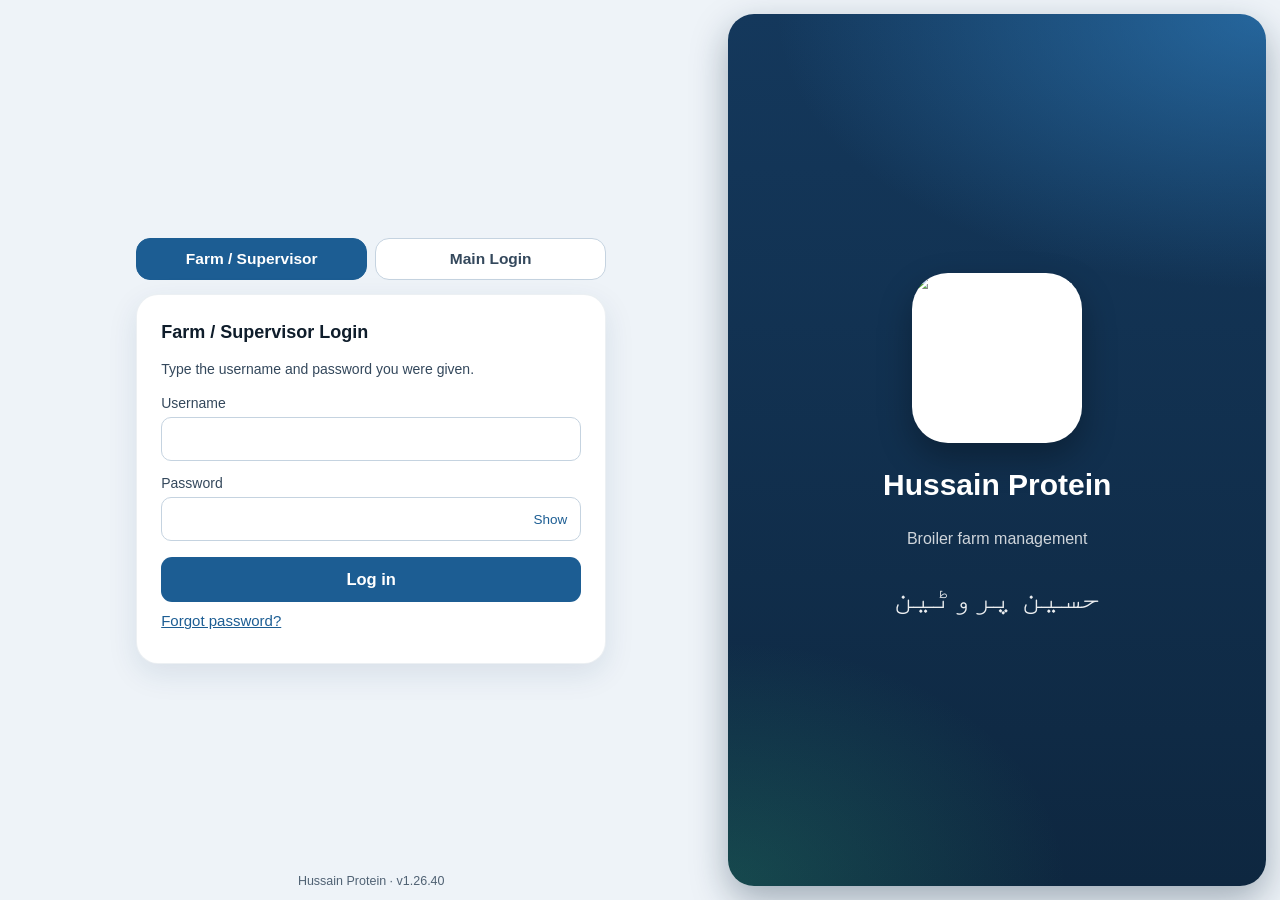
==== live/web/farm.html @ 07654ec0 "Live 1.26.40: waiting vehicle date from Dealer Vehicles list Co-Authored-By: Claude Opus 5.5 <norepl" ====
<!doctype html>
<html lang="ur">
<head>
<meta charset="utf-8">
<meta name="viewport" content="width=device-width,initial-scale=1,viewport-fit=cover">
<meta name="theme-color" content="#173f66">
</head>
<body>
<style>
#hpboot{position:fixed;inset:0;z-index:9999;display:flex;flex-direction:column;align-items:center;justify-content:center;gap:16px;font-family:"Segoe UI",Roboto,sans-serif;color:#fff;overflow:hidden;direction:ltr;transition:opacity .35s;background:radial-gradient(circle at 50% 38%,#2a6aa3 0%,#173f66 55%,#0f2c48 100%)}
#hpboot.day{background:linear-gradient(180deg,#bfe6ff 0%,#e8f7ff 45%,#c9ecc0 70%,#7cc36a 100%);color:#173f66}
#hpboot.out{opacity:0;pointer-events:none}
#hpboot .hb-logo{width:150px;height:150px;border-radius:34px;background:#fff;box-shadow:0 14px 34px rgba(0,0,0,.28);animation:hbbob 1.6s ease-in-out infinite;overflow:hidden}
#hpboot .hb-logo img{width:100%;height:100%;display:block}
#hpboot .hb-sh{width:90px;height:12px;border-radius:50%;background:rgba(0,0,0,.18);margin-top:-10px;animation:hbsh 1.6s ease-in-out infinite}
#hpboot .hb-ur{font-family:"Jameel Noori",serif;font-size:40px;line-height:1.6;margin-top:4px}
#hpboot .hb-en{font-size:15px;letter-spacing:4px;font-weight:700;opacity:.9}
#hpboot .hb-dots{display:flex;gap:9px;margin-top:4px}
#hpboot .hb-dots i{width:11px;height:11px;border-radius:50%;background:currentColor;opacity:.3;animation:hbd 1.2s infinite}
#hpboot .hb-dots i:nth-child(2){animation-delay:.2s}#hpboot .hb-dots i:nth-child(3){animation-delay:.4s}
#hpboot .hb-sub{font-family:"Jameel Noori",serif;font-size:19px;opacity:.85}
@keyframes hbbob{0%,100%{transform:translateY(0)}50%{transform:translateY(-14px)}}
@keyframes hbsh{0%,100%{transform:scaleX(1)}50%{transform:scaleX(.75);opacity:.6}}
@keyframes hbd{0%,100%{opacity:.3}50%{opacity:1}}
</style>
<div id="hpboot" aria-hidden="true"><div class="hb-logo"><img src="img/logo-1024.png" alt=""></div><div class="hb-sh"></div><div class="hb-ur">حسین پروٹین</div><div class="hb-en">HUSSAIN PROTEIN</div><div class="hb-dots"><i></i><i></i><i></i></div><div class="hb-sub">لوڈ ہو رہا ہے…</div></div>
<script>(function(){var b=document.getElementById("hpboot"),h=new Date().getHours(),done=false;if(h>=6&&h<18)b.className="day";
window.hpBootDone=function(){if(done)return;done=true;b.className+=" out";setTimeout(function(){b.remove()},400)};setTimeout(window.hpBootDone,10000);
document.addEventListener("DOMContentLoaded",function(){var a=document.getElementById("app");if(!a)return;var chk=function(){if(a.children.length&&!a.querySelector(".boot-wait"))window.hpBootDone()};new MutationObserver(chk).observe(a,{childList:true,subtree:true});chk()})})()</script>
<style>
@font-face{font-family:"Jameel Noori";src:url(fonts/jameel-noori.woff2) format("woff2");font-display:swap}
.hpbar{position:sticky;top:0;z-index:50;background:#173f66;color:#fff;display:flex;align-items:center;gap:10px;padding:calc(env(safe-area-inset-top) + 6px) 12px 6px;direction:ltr;font-family:"Segoe UI",Roboto,Arial,sans-serif}
.hpbar img{width:40px;height:40px;border-radius:12px;background:#fff}
body.nobar .hpbar{display:none}
.hpinfo{display:block;font-size:12px;opacity:.85;direction:rtl;text-align:right;font-family:"Jameel Noori","Segoe UI",sans-serif;white-space:nowrap;overflow:hidden;text-overflow:ellipsis}
#hpMenu{width:42px;height:42px;border-radius:999px;padding:0;display:grid;place-items:center;flex:none}
.hppend{display:none;position:fixed;top:calc(env(safe-area-inset-top) + 8px);left:50%;transform:translateX(-50%);z-index:70;background:#c26a00;color:#fff;border-radius:999px;padding:6px 14px;font:600 13px "Segoe UI",Roboto,Arial,sans-serif;box-shadow:0 2px 8px rgba(0,0,0,.2);white-space:nowrap}
body.nobar .hppend:not([hidden]){display:block}
.hpsheet{position:fixed;inset:0;z-index:100;direction:ltr;font-family:"Segoe UI",Roboto,Arial,sans-serif}.hpsheet[hidden]{display:none}
.hpsheet .sb{position:absolute;inset:0;background:rgba(10,25,40,.45)}
.hpsheet .sp{position:absolute;left:0;right:0;bottom:0;margin:0 auto;max-width:520px;background:#fff;border-radius:22px 22px 0 0;padding:14px 16px calc(22px + env(safe-area-inset-bottom));box-shadow:0 -4px 20px rgba(0,0,0,.2)}
.hpsheet .sp::before{content:"";display:block;width:44px;height:5px;border-radius:9px;background:#cfd8e2;margin:0 auto 12px}
.hpsheet .sh{padding:4px 4px 12px;border-bottom:1px solid #e3e9ef;margin-bottom:6px}
.hpsheet .sh b{display:block;font-family:"Jameel Noori","Segoe UI",serif;font-size:22px;font-weight:400;color:#173f66;unicode-bidi:plaintext}
.hpsheet .sh small{color:#5d6b64;font-size:13px}
.hpsheet .si{display:flex;align-items:center;gap:14px;width:100%;background:none;border:0;padding:14px 6px;font-size:17px;font-weight:600;color:#1c2a24;text-align:left;border-radius:12px;font-family:inherit}
.hpsheet .si[hidden]{display:none}
.hpsheet .si svg{width:26px;height:26px;color:#1c5d93;flex:none}
.hpsheet .si.out,.hpsheet .si.out svg{color:#b3412e}
.hpsheet .sc{width:100%;margin-top:8px;padding:12px;border-radius:12px;border:2px solid #1c5d93;background:#fff;color:#1c5d93;font-size:16px;font-weight:700;font-family:inherit}
.hpbar .t{flex:1;min-width:0;line-height:1.25}
.hpbar .t b{display:block;font-size:15px;font-family:"Jameel Noori","Segoe UI",sans-serif;font-weight:400;white-space:nowrap;overflow:hidden;text-overflow:ellipsis;unicode-bidi:plaintext}
.hpsync{display:block;font-size:12px;opacity:.95}
.hpsync.wait{color:#ffe08a;font-weight:600}
.hpbar button{background:rgba(255,255,255,.18);color:#fff;border:0;border-radius:8px;padding:7px 10px;font-size:14px;font-family:inherit}
.hpmsg{background:#fdecea;color:#b42318;font:14px "Segoe UI",Roboto,Arial,sans-serif;padding:8px 12px;text-align:center;direction:ltr}
.hpwarn{position:fixed;inset:0;z-index:60;background:rgba(0,0,0,.45);display:flex;align-items:center;justify-content:center;padding:16px;direction:ltr;font-family:"Segoe UI",Roboto,Arial,sans-serif}
.hpwarn>div{background:#fff;color:#17251d;border-radius:14px;padding:18px;max-width:380px}
.hpwarn button{display:block;width:100%;margin-top:10px;border:0;border-radius:10px;padding:12px;font-size:15.5px;font-weight:600}
.hpwarn .y{background:#fdecea;color:#b42318}.hpwarn .n{background:#173f66;color:#fff}
.hpwarn[hidden],.hpmsg[hidden]{display:none}
</style>
<div class="hpbar"><img src="img/logo-192.png" alt=""><div class="t"><b id="hpFarm"></b><span class="hpsync" id="hpSync"></span><span class="hpinfo" id="hpInfo"></span></div><button type="button" id="hpMenu" aria-label="Menu"><svg viewBox="0 0 24 24" width="26" height="26" fill="none" stroke="currentColor" stroke-width="2" stroke-linecap="round"><circle cx="12" cy="8" r="4"/><path d="M4 21c1-4 4-6 8-6s7 2 8 6"/></svg></button></div>
<div class="hppend" id="hpPend" hidden role="status"></div>
<div class="hpsheet" id="hpSheet" hidden><div class="sb" id="hpSheetBg"></div><div class="sp" role="dialog" aria-label="Menu"><div class="sh"><b id="hpSheetName"></b><small id="hpSheetSub"></small></div><div id="hpItems"><button type="button" class="si out" id="hpOut"><svg viewBox="0 0 24 24" fill="none" stroke="currentColor" stroke-width="2" stroke-linecap="round" stroke-linejoin="round"><path d="M15 4h4v16h-4M10 8l-4 4 4 4M6 12h10"/></svg><span>Log out</span></button></div><button type="button" class="sc" id="hpSheetX">Close</button></div></div>
<div class="hpmsg" id="hpMsg" hidden role="status"></div>
<div class="hpwarn" id="hpWarn" hidden role="dialog" aria-modal="true"><div><b>Some entries are not uploaded yet.</b><p>If you log out now they may be lost. Connect to internet and wait for "All uploaded ✓" first.</p><button class="n" id="hpWarnNo" type="button">Stay logged in</button><button class="y" id="hpWarnYes" type="button">Log out anyway</button></div></div>
<script src="farm.js"></script>
<title>Hussain Protein</title>
<style>
/* Layout: one phone column. Flock header, today's entry card, then history tables per section. */
:root{
  --bg:#f2f4f1; --surface:#ffffff; --fg:#1c2a24; --muted:#5d6b64; --line:#d8ded9;
  --accent:#1f6b4f; --accent-soft:#e1efe8; --feed:#a8660b; --feed-soft:#f7ecd9;
  --bad:#b23a2e; --bad-soft:#f8e3e0;
  --f-display:"Jameel Noori","Noto Nastaliq Urdu",serif;
  --f-body:"Jameel Noori","Segoe UI",Tahoma,sans-serif;
  --f-num:ui-monospace,"Roboto Mono",monospace;
}
@media (prefers-color-scheme:dark){:root:not([data-theme="light"]){
  --bg:#121815; --surface:#1b231f; --fg:#e6ece8; --muted:#9aa8a1; --line:#2d3833;
  --accent:#5cc49a; --accent-soft:#1f3a2e; --feed:#e2a54a; --feed-soft:#3a2e1a;
  --bad:#f08a7e; --bad-soft:#3d221f; color-scheme:dark}}
:root[data-theme="dark"]{
  --bg:#121815; --surface:#1b231f; --fg:#e6ece8; --muted:#9aa8a1; --line:#2d3833;
  --accent:#5cc49a; --accent-soft:#1f3a2e; --feed:#e2a54a; --feed-soft:#3a2e1a;
  --bad:#f08a7e; --bad-soft:#3d221f; color-scheme:dark}
body{background:var(--bg);color:var(--fg);font-family:var(--f-body);font-size:15px;line-height:1.7}
.wrap{direction:rtl;max-width:460px;margin:0 auto;padding-left:max(16px,env(safe-area-inset-left,0px));padding-right:max(16px,env(safe-area-inset-right,0px));padding-block:16px 40px;display:flex;flex-direction:column;gap:16px}
h1,h2{font-family:var(--f-display);font-weight:700;margin:0;line-height:2.1;text-wrap:balance}
h1{font-size:22px} h2{font-size:17px}
.brand{font-family:var(--f-num);font-size:13px;letter-spacing:.08em;text-transform:uppercase;color:var(--accent);direction:ltr;text-align:right}
.shedline{display:flex;align-items:baseline;gap:10px;flex-wrap:wrap}
.shedname{font-size:17px;font-weight:600}
.linkbtn{background:transparent;color:var(--accent);font-size:13px;padding:2px 4px;text-decoration:underline}
.num{font-family:var(--f-num);font-variant-numeric:tabular-nums;direction:ltr;unicode-bidi:isolate}
.note{background:var(--accent-soft);color:var(--fg);border-radius:10px;padding:10px 12px;font-size:13px}
.note.warn{background:var(--bad-soft);color:var(--bad)}
.flock{display:grid;grid-template-columns:repeat(3,1fr);gap:8px}
.flock div{background:var(--surface);border:1px solid var(--line);border-radius:10px;padding:8px 10px;min-width:0}
.flock small{display:block;color:var(--muted);font-size:12px}
.flock b{font-size:16px}
.card{background:var(--surface);border:1px solid var(--line);border-radius:14px;padding:14px;display:flex;flex-direction:column;gap:12px}
.dayhead{display:flex;justify-content:space-between;align-items:center;gap:8px;flex-wrap:wrap}
.daybadge{background:var(--accent);color:var(--surface);border-radius:999px;padding:2px 12px;font-weight:600;font-size:14px}
.mbhead{all:unset;box-sizing:border-box;width:100%;cursor:pointer;display:flex;justify-content:space-between;align-items:center;gap:8px}
.mbhead h2{margin:0;display:flex;align-items:center;gap:8px}
.mbhead .chev{display:inline-block;transition:transform .15s;font-size:13px;opacity:.6}
.mbsec.open .mbhead .chev,.slsec.open .mbhead .chev,.kdsec.open .mbhead .chev{transform:rotate(90deg)}
.slcalc{font-size:13px;color:var(--muted)}.slcalc b{color:var(--fg)}
table.fdt tr.sld td{background:var(--bg);font-weight:600}
.mbhead:focus-visible{outline:2px solid var(--accent);outline-offset:4px;border-radius:6px}
.mbbody{display:flex;flex-direction:column;gap:inherit}
.hpform,.hprec{display:contents}
.mbsec:not(.open){padding-top:14px;padding-bottom:14px}
.daybadge.edit{background:var(--feed)}
.sec{border-top:1px solid var(--line);padding-top:10px;display:flex;flex-direction:column;gap:8px}
.sec h3{margin:0;font-size:15px;font-weight:600;display:flex;align-items:center;gap:6px}
.dot{width:10px;height:10px;border-radius:50%;display:inline-block}
.feed .dot{background:var(--feed)} .bird .dot{background:var(--accent)}
.grid{display:grid;grid-template-columns:1fr 1fr;gap:8px}
label{display:flex;flex-direction:column;gap:2px;font-size:13px;color:var(--muted);min-width:0}
input{font-family:var(--f-num);font-size:18px;padding:8px 10px;border:1px solid var(--line);border-radius:8px;background:var(--bg);color:var(--fg);direction:ltr;text-align:right;width:100%;box-sizing:border-box}
input:focus-visible{outline:2px solid var(--accent);outline-offset:1px}
input:disabled{opacity:.6}
.auto{display:grid;grid-template-columns:1fr 1fr;gap:6px}
.auto div{border-radius:8px;padding:6px 10px;display:flex;justify-content:space-between;align-items:baseline;gap:6px;font-size:13px}
.feed .auto div{background:var(--feed-soft)} .bird .auto div{background:var(--accent-soft)}
.auto b{font-size:16px}
.auto .neg{background:var(--bad-soft)!important;color:var(--bad)}
.tag{font-size:11px;color:var(--muted)}
button{font-family:var(--f-body);font-size:16px;font-weight:600;border:0;border-radius:10px;padding:10px;cursor:pointer}
button:disabled{opacity:.5;cursor:default}
button:focus-visible{outline:2px solid var(--fg);outline-offset:2px}
.save{background:var(--accent);color:var(--surface)}
.ghost{background:transparent;color:var(--muted);border:1px solid var(--line);font-size:14px;padding:8px}
.danger{background:var(--bad);color:var(--surface)}
.row{display:flex;gap:8px;flex-wrap:wrap} .row>*{flex:1}
.billpg{font-family:"IBM Plex Sans","Segoe UI",Arial,sans-serif;font-size:15px;line-height:1.45;direction:ltr}
.billpg .blogo{text-align:center;margin-bottom:6px}.billpg .blogo img{width:88px;height:88px;border-radius:18px}.rptpg .rlogo{display:flex;align-items:center;gap:12px}.rptpg .rlogo img{width:58px;height:58px;border-radius:12px}
.billpg .bh1{text-align:center;font-size:34px;font-weight:700;letter-spacing:.02em}
.billpg .bh2{text-align:center;font-family:"Jameel Noori","Noto Nastaliq Urdu",serif;font-size:26px;line-height:2;unicode-bidi:plaintext}
.billpg .bh3{text-align:center;font-size:18px;font-weight:700;letter-spacing:.18em;text-transform:uppercase;border-top:2px solid #111;border-bottom:2px solid #111;padding:5px 0;margin:6px 0 14px}
.billpg table{width:100%;border-collapse:collapse}
.billpg table{min-width:0;white-space:normal;font-size:14px}
.billpg th,.billpg td{text-align:left;border-bottom:0;background:none}
.billpg tbody tr{cursor:default}.billpg tbody tr:hover{background:none}
.billpg .binfo{width:auto}.billpg .binfo td{font-size:15px}
.billpg .btab{font-size:12.5px}.billpg .btab th{white-space:normal;color:#111;font-size:12px;vertical-align:bottom}.billpg .btab td{white-space:nowrap}.billpg .btab th,.billpg .btab td{padding:5px 5px!important}
.billpg .binfo{margin-bottom:14px}.billpg .binfo td{padding:3px 0;border:0}.billpg .binfo td:first-child{width:130px;color:#555}.billpg .binfo td:last-child{font-weight:600}
.billpg .btab th,.billpg .btab td{border:1px solid #888;padding:6px 7px;text-align:left;vertical-align:top}
.billpg .btab th{background:#e9e9e9;font-size:13.5px}.billpg .btab .r{text-align:right;font-variant-numeric:tabular-nums;white-space:nowrap}
.billpg .bsec{margin:22px 0 6px;font-size:16px;font-weight:700;border-bottom:2px solid #333;padding-bottom:3px}.billpg .bsec+.btab{margin-top:0}
.billpg .btab tr.bd td{background:#f4f4f4;font-weight:600}.billpg .btab tr.bt td{background:#ddd;font-weight:700}
.billpg .bsum{margin-top:16px;width:60%;margin-left:auto}.billpg .bsum td{border:1px solid #888;padding:6px 8px}.billpg .bsum td:last-child{text-align:right;font-weight:700}
label.chk{display:flex;flex-direction:row;align-items:center;gap:10px;font-weight:600}label.chk input{width:22px;height:22px;min-height:0;flex:0 0 auto;margin:0}
.rptpg{font-family:"IBM Plex Sans","Segoe UI",Arial,sans-serif;direction:ltr;color:#111}
.rptpg .rh{display:flex;justify-content:space-between;align-items:flex-end;border-bottom:2px solid #1f7a4d;padding-bottom:8px;margin-bottom:6px}
.rptpg .rh b{font-size:22px;letter-spacing:.12em;color:#1f5e3c}.rptpg .rh .u{font-family:"Jameel Noori","Noto Nastaliq Urdu",serif;font-size:20px;line-height:1.9;text-align:right;unicode-bidi:plaintext}
.rptpg .rh small{display:block;font-size:12px;color:#555;text-align:right}
.rptpg h3{font-size:16px;margin:16px 0 6px;color:#1f5e3c}.rptpg h3.ur{font-family:"Jameel Noori","Noto Nastaliq Urdu",serif;font-weight:400;font-size:19px;direction:rtl;text-align:right;line-height:2}
.rptpg h4{font-size:13.5px;margin:10px 0 4px}
.rptpg table{width:100%;min-width:0!important;white-space:normal;border-collapse:collapse;font-size:11.5px}
.rptpg th,.rptpg td{border:1px solid #bbb;padding:3px 5px;background:none;white-space:normal}
.rptpg th{background:#eef3ef}.rptpg tr.tot td,.rptpg tr.sld td{background:#eef3ef;font-weight:700}
.rptpg td{white-space:nowrap;vertical-align:middle}
.rptpg td.w,.rptpg td.medt,.rptpg td.dsc,.rptpg td.cpc{white-space:normal;width:150px;max-width:150px;word-break:normal;overflow-wrap:normal}
.rptpg td.w>div,.rptpg td.medt>div,.rptpg td.dsc>div{max-width:150px;width:auto;display:block;white-space:normal}
.rptpg .rtl{direction:rtl}.rptpg .rtl th{font-family:"Jameel Noori","Noto Nastaliq Urdu",serif;font-weight:400;font-size:13px}
.rptpg table,.rptpg th,.rptpg td,.rptpg td>div{line-height:1.2!important}
.rptpg th,.rptpg td{padding:2px 5px!important;font-size:11px!important;height:auto!important}
.rptpg tr.big td,.rptpg td.fcrv{font-size:11.5px!important}
.rptpg .sale{font-size:9px!important;line-height:1.1!important}
.rptpg .rtl th{font-size:12px!important;line-height:1.5!important}
.rptpg h3{margin:12px 0 4px!important}
.rptpg .rfoot{margin-top:18px;font-size:11px;color:#666;text-align:center}
.billpg .btab td.bw{white-space:normal!important;max-width:170px;word-break:normal;overflow-wrap:normal}.billpg .btab th,.billpg .btab td{padding:3px 5px!important;line-height:1.25}
.billpg .btab.fit{width:auto;margin:0 auto}.billpg .btab.fit td.bw{max-width:300px}.billpg .btab.fit th{white-space:nowrap}
.billpg .bfoot{margin-top:22px;font-size:12px;color:#666;text-align:center}
.addsale{background:transparent;color:var(--accent);border:1px dashed var(--accent);font-size:14px;padding:7px}
.sale{display:block;font-size:11px;color:var(--bad);font-weight:400}
.tabs{display:flex;gap:6px;background:var(--surface);border:1px solid var(--line);border-radius:10px;padding:4px}
.tabs button{flex:1;background:transparent;color:var(--muted)}
.topnav button{padding:8px 2px;font-size:12.5px;line-height:1.3;white-space:nowrap}
.tabs3 button{font-size:13px;padding:8px 4px;line-height:1.2}
.tabs button[aria-selected="true"]{background:var(--accent-soft);color:var(--fg)}
.tablewrap{overflow-x:auto;background:var(--surface);border:1px solid var(--line);border-radius:12px}
table{border-collapse:collapse;font-size:13px;min-width:100%;white-space:nowrap}
th,td{padding:7px 9px;text-align:center;border-bottom:1px solid var(--line)}
th{color:var(--muted);font-weight:600;font-size:12px;background:var(--bg)}
td.calc{font-weight:600}
tbody tr{cursor:pointer} tbody tr:hover{background:var(--accent-soft)}
tr:last-child td{border-bottom:0}
td.neg{color:var(--bad)}
.empty{padding:16px;text-align:center;color:var(--muted);font-size:13px;white-space:normal}
.legend{font-size:12px;color:var(--muted)}
select{font-family:var(--f-body);font-size:16px;padding:8px 10px;border:1px solid var(--line);border-radius:8px;background:var(--bg);color:var(--fg);width:100%;box-sizing:border-box}
select:focus-visible{outline:2px solid var(--accent);outline-offset:1px}
.fcr h2{color:var(--accent)}
td.fcrv{font-size:15px;color:var(--accent)}
tr.part td{color:var(--muted)}
.bagset summary{cursor:pointer;font-size:13px;color:var(--muted)}
.med .dot{background:var(--muted)}
textarea.txt{display:block;resize:none;overflow:hidden;line-height:1.35;min-height:42px;font-size:16px;padding:8px 10px;border:1px solid var(--line);border-radius:8px;background:var(--bg);color:var(--fg);width:100%;box-sizing:border-box;white-space:pre-wrap;overflow-wrap:anywhere}
input.txt,textarea.txt{font-family:"Segoe UI",Roboto,Arial,sans-serif;font-size:16px;direction:ltr;text-align:left}
td.medt{white-space:normal;text-align:left;direction:ltr;vertical-align:top}
td.medt>div{width:150px;white-space:normal;overflow-wrap:anywhere;line-height:1.35}
td.medt>div.mu3{width:auto;white-space:nowrap;overflow-wrap:normal}
.en{font-family:"IBM Plex Sans","Segoe UI",Roboto,Arial,sans-serif}
[hidden]{display:none!important}
.spend h2.en{font-family:"IBM Plex Sans","Segoe UI",Arial,sans-serif;font-size:17px;line-height:1.6;font-weight:600}
.spend,.spend label,.spend .legend,.spend button{font-family:"IBM Plex Sans","Segoe UI",Arial,sans-serif}
.spend{display:flex;flex-direction:column;gap:16px}
.sumrow{display:grid;grid-template-columns:repeat(3,1fr);gap:8px}
.sumrow div{background:var(--surface);border:1px solid var(--line);border-radius:10px;padding:8px 10px;min-width:0}
.sumrow small{display:block;color:var(--muted);font-size:12px}
.sumrow b{font-size:15px;direction:ltr}
.sugw{position:relative;display:block}
.sug{position:absolute;left:0;right:0;top:100%;z-index:20;margin-top:2px;background:var(--bg);border:1px solid var(--line);border-radius:8px;box-shadow:0 4px 14px rgba(0,0,0,.15);max-height:220px;overflow-y:auto;direction:ltr;text-align:left}
.sug button{display:block;width:100%;text-align:left;background:none;border:0;border-bottom:1px solid var(--line);padding:9px 10px;font:15px "Segoe UI",Roboto,Arial,sans-serif;color:var(--fg);cursor:pointer}
.sug button:last-child{border-bottom:0} .sug button b{color:var(--accent)}
table.fdt{font-size:12px;line-height:1.25}
table.fdt th,table.fdt td{padding:3px 5px;text-align:left;vertical-align:top}
table.fdt th{font-size:11px}
table.fdt td.num{font-family:"IBM Plex Sans","Segoe UI",Arial,sans-serif;font-variant-numeric:tabular-nums;white-space:nowrap}
table.fdt td.amt,table.fdt th.amt{text-align:right;font-weight:600}
table.fdt td.w>div{display:inline-block;max-width:130px;white-space:normal;overflow-wrap:break-word;width:max-content}
table.fdt td.w{white-space:nowrap}
table.mntab{width:100%}table.mntab td{padding:6px 6px;font-size:13px}table.mntab td.amt{white-space:nowrap}table.mntab td:first-child{white-space:normal;width:100%}table.mntab tr.sub td:first-child{padding-left:18px;color:var(--muted)}table.mntab tr[data-go]{cursor:pointer}table.mntab tr[data-go] td:first-child::after{content:" ›";color:var(--muted)}table.mntab tr.big td{font-size:15px;font-weight:700}table.mntab .neg{color:#b42318}
table.fdt small.mn{color:var(--muted);font-weight:400;font-size:10px}
table.fdt tr.brk td{text-align:center;color:var(--muted);font-style:italic;padding:1px 6px;font-size:11px}
table.fdt tr.brk td.amt{font-style:normal;color:var(--fg);text-align:right;font-size:12px}
table.fdt tr[data-su]{cursor:pointer}
table.fdt tr.tot td{background:var(--accent-soft);font-weight:600}
table.fdt tr[data-fd]{cursor:pointer}
.pendnote{background:var(--feed-soft);color:var(--feed);border-radius:8px;padding:8px 10px;font-size:13px;line-height:1.7}
#spTable{font-size:12px;line-height:1.25}
#spTable td.dsc{white-space:normal;vertical-align:top}
#spTable td.dsc>div{width:140px;white-space:normal;overflow-wrap:anywhere}
#spTable th,#spTable td{padding:3px 6px}
#spTable th{font-size:11px}
#spTable td{text-align:left;vertical-align:middle;white-space:nowrap}
#spTable td.num{font-size:12px;font-family:"IBM Plex Sans","Segoe UI",Arial,sans-serif;font-variant-numeric:tabular-nums} #spTable td.amt{text-align:right;font-weight:600}
#spTable td.cpc{white-space:nowrap}
#spTable tr.brk td{text-align:center;color:var(--muted);font-style:italic;background:var(--bg);padding:1px 6px;font-size:11px}
#spTable tr.brk td.amt{font-style:normal;color:var(--fg);text-align:right;font-size:12px}
#spTable tr.tot td{background:var(--accent-soft);font-weight:600}
#spTable th{text-align:left}
@media (min-width:1000px){ /* v1.26.3: Windows - Description wide, other columns close together */
#spTable th,#spTable td{padding:4px 12px}
#spTable tr:not(.brk):not(.tot)>:nth-child(2){width:100%}
#spTable tr:not(.brk):not(.tot)>:not(:nth-child(2)){width:1%;white-space:nowrap}
#spTable td.dsc>div{width:auto;max-width:none}
}
.rtcard{border-color:var(--accent);border-width:2px}
.rtopen{align-self:flex-start;background:var(--accent);color:#fff;border:0;border-radius:10px;padding:10px 16px;font-size:16px;font-weight:700;display:inline-flex;align-items:center;gap:8px}
.rtbad{background:#fff;color:var(--bad);border-radius:10px;padding:1px 8px;font-size:13px}
.rthd{display:flex;align-items:center;justify-content:space-between;gap:8px}.rthd h2{margin:0;font-size:18px}

.rtnote{margin:0;font-size:13.5px;color:var(--muted)}
.rth{font-weight:700;font-size:14.5px;margin:10px 0 4px;color:var(--accent)}
.rtrow{display:flex;flex-wrap:wrap;align-items:center;gap:8px;padding:8px 0;border-top:1px solid var(--line)}
.rtrow .rti{flex:1 1 150px;min-width:0;font-size:14px;line-height:1.35}
.rtrow .rti small{display:block;color:var(--muted)}
.rtrow .rti .no{color:var(--bad);font-weight:700}
.rtrow input{width:84px;font-size:16px;padding:8px;border:1px solid var(--line);border-radius:8px;text-align:right}
.rtrow input.rtp{width:100px}
.rtrow.g .rti{flex-basis:100%}.rtrow.g input{flex:1}
.rtrow button{padding:8px 12px;border:0;border-radius:8px;font-size:14px}
.toast{font-size:13px;color:var(--accent);text-align:center;min-height:1.5em}
.toast.err{color:var(--bad)}
/* v1.9 Blue theme: clear from a distance, soft on the eyes. Dark colours carry white text, light tints carry near-black text. */
:root{--bg:#eef3f8;--surface:#ffffff;--fg:#0f1d2b;--muted:#34485c;--line:#c5d3e0;--accent:#1c5d93;--accent-soft:#dce9f5;--feed:#8a4b00;--feed-soft:#fff1d6;--bad:#b42318;--bad-soft:#fde8e6;--head:#173f66;--head-fg:#ffffff}
@media (prefers-color-scheme:dark){:root:not([data-theme="light"]){--bg:#0f1722;--surface:#182230;--fg:#eef3f9;--muted:#bccbdb;--line:#2e3d50;--accent:#74b3ec;--accent-soft:#1e3652;--feed:#f2b55c;--feed-soft:#3a2d17;--bad:#f39588;--bad-soft:#3f2220;--head:#24476d;--head-fg:#ffffff}}
:root[data-theme="dark"]{--bg:#0f1722;--surface:#182230;--fg:#eef3f9;--muted:#bccbdb;--line:#2e3d50;--accent:#74b3ec;--accent-soft:#1e3652;--feed:#f2b55c;--feed-soft:#3a2d17;--bad:#f39588;--bad-soft:#3f2220;--head:#24476d;--head-fg:#ffffff}
body{font-size:16px}
label{font-size:14.5px;color:var(--fg)}
.tag{font-size:15px;color:var(--fg);font-weight:600}
.legend,.toast,.slcalc{font-size:13.5px}
.flock small,.sumrow small{font-size:13px;color:var(--muted)}
.flock b,.sumrow b{font-size:17px}
.sumrow b{display:block;font-family:Roboto,"Segoe UI",Arial,sans-serif;font-weight:700;font-size:17px;white-space:nowrap;overflow:hidden;line-height:1.3;letter-spacing:-.01em}
.auto div{font-size:14px;color:var(--fg)}.auto b{font-size:17px}
.pendnote{color:var(--fg);font-weight:600;border:1px solid var(--feed);font-size:14px}
.note{font-size:14px}
.tabs button{color:var(--fg)}
.tabs button[aria-selected="true"]{background:var(--accent);color:var(--surface)}
th{background:var(--head);color:var(--head-fg);font-size:12.5px;font-weight:700}
table.fdt th{font-size:12px}
table.fdt,#spTable{font-size:13px}
tr.tot td,table.fdt tr.tot td,#spTable tr.tot td{background:var(--accent-soft);font-weight:700;vertical-align:middle}
.ghost{color:var(--fg);border-color:var(--muted)}
.brand{color:var(--accent);font-weight:700}
/* PDF bills and report */
.billpg .btab th{background:#173f66!important;color:#fff!important}
.billpg .btab tr.bd td{background:#eef4fa}.billpg .btab tr.bt td{background:#dce9f5;color:#0f1d2b}
.billpg .bh3{border-color:#173f66;color:#173f66}.billpg .bh1{color:#173f66}
.billpg .bsum td:first-child{background:#eef4fa}
.rptpg .rh{border-bottom-color:#1c5d93}.rptpg .rh b,.rptpg h3{color:#173f66}
.rptpg th{background:#173f66!important;color:#fff!important}
.rptpg tbody tr:nth-child(even) td{background:#f4f8fc}
.rptpg tr.tot td,.rptpg tr.sld td{background:#dce9f5!important}
/* Salary: feed labour charge */
.frow{display:flex;justify-content:space-between;align-items:center;gap:8px;border:1px solid var(--line);border-radius:8px;padding:8px 10px;background:var(--bg);font-family:"IBM Plex Sans","Segoe UI",Arial,sans-serif;font-weight:600;font-size:15px;direction:ltr}
.frow b{font-size:18px;color:var(--accent)}
.calcbtn{background:transparent;color:var(--accent);border:2px solid var(--accent);font-size:15px;padding:8px}
.fcalc{background:var(--accent-soft);border:2px solid var(--accent);border-radius:10px;padding:10px 12px;font-family:"IBM Plex Sans","Segoe UI",Arial,sans-serif;font-size:14.5px;line-height:1.7;direction:ltr;color:var(--fg)}
.fcalc b{font-size:17px}
.pdfbtn{background:var(--head);color:#fff}
.lefttag{display:block;color:var(--bad);font-size:11px;font-weight:700}
table.fdt tr.left td{background:var(--feed-soft)}
.salebox{border:2px solid var(--accent);border-radius:10px;padding:10px;display:flex;flex-direction:column;gap:8px;background:var(--accent-soft)}
.sline{display:flex;justify-content:space-between;align-items:center;gap:8px;background:var(--surface);border-radius:8px;padding:6px 10px;font-size:15px}
.sline b{font-size:18px}
.sres{background:var(--head);color:#fff;border-radius:10px;padding:8px 10px;text-align:center;font-size:15px}
.sres b{display:block;font-size:24px}
.fcrbig{background:var(--head);color:#fff;border-radius:12px;padding:10px;text-align:center;font-family:"IBM Plex Sans","Segoe UI",Arial,sans-serif;font-size:14px}
.fcrbig b{display:block;font-size:24px}
.supbox{border:2px solid #c2410c;background:#fff7ed;border-radius:12px;padding:10px 12px;display:flex;flex-direction:column;gap:8px}
.supbox .supt{color:#7c2d12;font-size:15px}.supbox .supt b{font-family:var(--f-num);font-size:20px;display:block;direction:ltr;text-align:right}
.supbox .supd{direction:ltr;text-align:left;font-family:"Segoe UI",Roboto,Arial,sans-serif;font-size:13.5px;color:#41566e}
.supbox .save{background:#c2410c}
.schead{display:flex;justify-content:space-between;align-items:center;width:100%;background:#fff;border:1.5px solid #1e3a5f;color:#1e3a5f;border-radius:10px;padding:12px 14px;font-family:Roboto,"Segoe UI",Arial,sans-serif;font-size:16px;cursor:pointer;direction:ltr;text-align:left}
.schead.req{border-color:#c2410c;background:#fff7ed;color:#7c2d12}
#scBody{margin-top:10px;display:flex;flex-direction:column;gap:10px}#scBody[hidden]{display:none}
.histhd{display:flex;align-items:center;justify-content:space-between;gap:8px}
.svbtn{background:#c2410c;color:#fff;border:0;border-radius:8px;padding:6px 12px;font:inherit;font-size:14px;font-weight:700;cursor:pointer}
.svbar{display:none;align-items:center;justify-content:space-between;background:#14532d;color:#fff;border-radius:12px;padding:10px 12px}
.svbar b{font-size:17px}.svbar .ghost{background:#fff;color:#14532d}
body.supview .svbar{display:flex}
.flbar{display:flex;flex-direction:column;gap:6px}
.flbtn{font:inherit;font-weight:700;padding:8px 12px;border-radius:10px;border:2px solid #1f7a4d;background:#fff;color:#1f7a4d;cursor:pointer;align-self:flex-start}
.fllist{display:flex;flex-direction:column;gap:6px}.fllist button{font:inherit;padding:8px 12px;border-radius:10px;border:1px solid #c9c9c9;background:#fff;text-align:start;cursor:pointer}
.flold{display:flex;flex-wrap:wrap;gap:8px;align-items:center;background:#fff3cd;border:2px solid #b7791f;border-radius:10px;padding:8px 12px;font-weight:700;color:#7a4b00}
body.oldview #flockEnd,body.oldview #supCard,body.oldview #entryCard{display:none!important}
body.supview #flockEnd,body.supview #svOpen,body.supview #histSec>*:not(.histhd):not(.tabs):not(.tablewrap){display:none!important}
body.supview header,body.supview .topnav,body.supview #status,body.supview #vDaily>*:not(#histSec):not(#svBar):not(#svFcr):not(#svMed):not(#svRem){display:none!important}
.msgb{background:#14532d!important;color:#fff!important;font-weight:700}
.supbox .legend{color:#3b2a1a}
.msgbtns{display:flex;flex-direction:column;gap:8px}
.msgbtns .wa{background:#1f8f4e;color:#fff;border:0}
.msgpop{position:fixed;inset:0;z-index:70;background:rgba(0,0,0,.45);display:flex;align-items:center;justify-content:center;padding:16px}
.msgpop>div{background:var(--surface);color:var(--fg);border-radius:16px;padding:16px;max-width:400px;width:100%;direction:ltr;font-family:"Segoe UI",Roboto,Arial,sans-serif}
.msgpop h3{margin:0 0 10px;color:#1f7a4d;font-size:17px}
.msgpop pre{margin:0;background:#eef7f0;color:#14301f;border-radius:10px;padding:10px 12px;font:15px/1.55 "Segoe UI",Roboto,Arial,sans-serif;white-space:pre-wrap;max-height:55vh;overflow:auto}
.msgpop button{margin-top:12px;width:100%}
.msgpop[hidden]{display:none}
.zibtip{font-size:13px;color:#7c2d12;background:#fff7ed;border-radius:8px;padding:2px 8px}
.chk2{display:flex;gap:16px;flex-wrap:wrap}

/* ===== v1.21: app-like design (same colours) ===== */
.wrap>header{display:none!important}
.wrap{gap:14px}
.card,section.card{border:0!important;border-radius:18px!important;box-shadow:0 2px 10px rgba(23,63,102,.10)}
.flock>div{border:0!important;border-radius:16px!important;box-shadow:0 2px 10px rgba(23,63,102,.10)}
.tabs:not(.topnav){border:0!important;border-radius:16px!important;box-shadow:0 2px 10px rgba(23,63,102,.10)}
.topnav{position:fixed;left:0;right:0;bottom:0;z-index:60;margin:0 auto;max-width:520px;border-radius:22px 22px 0 0!important;border:0!important;box-shadow:0 -3px 16px rgba(23,63,102,.18);padding:7px 6px calc(9px + env(safe-area-inset-bottom))!important;gap:2px!important;background:var(--surface)!important}
.topnav button{padding:5px 0 4px!important;border-radius:16px!important;background:transparent!important;color:var(--muted)!important;font-size:11.5px!important}
.topnav button svg{width:25px;height:25px;display:block;margin:0 auto 1px}
.topnav .tl{display:block;font-weight:600;line-height:1.3}
.topnav button[aria-selected="true"]{color:var(--accent)!important}
.topnav button[aria-selected="true"] svg{background:var(--accent);color:#fff;border-radius:999px;padding:4px 14px;width:52px;height:32px;box-sizing:border-box}
body{padding-bottom:calc(88px + env(safe-area-inset-bottom))}
body.supview{padding-bottom:0}
/* v1.23 tiles design A: one white strip, 6 cells, thin colour bar on top, no colour fill */
.mtiles{display:grid;grid-template-columns:repeat(3,1fr);gap:0;background:var(--surface);border-radius:16px;box-shadow:0 2px 10px rgba(23,63,102,.10);overflow:hidden}
.mt{padding:9px 9px 8px;position:relative;min-width:0;border-left:1px solid var(--line)}
.mt:nth-child(3n+1){border-left:0}
.mt:nth-child(n+4){border-top:1px solid var(--line)}
.mt::before{content:"";position:absolute;left:10px;right:10px;top:0;height:3px;border-radius:0 0 3px 3px;background:var(--c)}
.mt .mi{display:none}
.mt small{display:flex;align-items:center;gap:4px;font-size:11px;line-height:1.3;color:var(--muted);font-weight:600;white-space:nowrap;overflow:hidden;text-overflow:ellipsis}
.mt small::before{content:"";width:8px;height:8px;border-radius:50%;background:var(--c);flex:none}
.mt b{display:block;margin-top:1px;font-size:20px;line-height:1.2;color:var(--fg);white-space:nowrap;overflow:hidden;text-overflow:ellipsis}
.mt em{font-style:normal;font-size:11px;color:var(--c);font-weight:700;margin-left:4px}
@media (max-width:999px){.mt .mtu{display:none}}

/* v1.22: logo button + PDF sheet */
#flRow{display:flex;align-items:flex-start;gap:10px}#flRow>#flBar{flex:1;min-width:0}
#hpLogoBtn{flex:none;order:2;margin-inline-start:auto;width:58px;height:58px;border-radius:18px;border:0;padding:0;background:#fff;box-shadow:0 3px 10px rgba(23,63,102,.22);display:grid;place-items:center;cursor:pointer;transition:transform .18s ease,box-shadow .18s ease;-webkit-tap-highlight-color:transparent}
#hpLogoBtn img{width:48px;height:48px;border-radius:14px;animation:hpBob 2.6s ease-in-out infinite}
#hpLogoBtn:active,#hpLogoBtn.act{transform:scale(.9) rotate(-8deg);box-shadow:0 0 0 4px rgba(28,93,147,.25),0 2px 6px rgba(23,63,102,.22)}
body.supview #hpLogoBtn{display:none}
@keyframes hpBob{50%{transform:translateY(-2px) rotate(-4deg)}}
#pdfSheet{position:fixed;inset:0;z-index:100;font-family:"Segoe UI",Roboto,"Jameel Noori",sans-serif}#pdfSheet[hidden]{display:none}
#pdfSheet .sb{position:absolute;inset:0;background:rgba(10,25,40,.45);-webkit-backdrop-filter:blur(3px);backdrop-filter:blur(3px);animation:hpFade .2s ease}
#pdfSheet .sp{position:absolute;left:0;right:0;bottom:0;margin:0 auto;max-width:520px;max-height:80vh;overflow:auto;background:#f4f7fa;border-radius:26px 26px 0 0;padding:12px 14px calc(24px + env(safe-area-inset-bottom));box-shadow:0 -4px 22px rgba(0,0,0,.22);direction:rtl;animation:hpUp .26s cubic-bezier(.2,.9,.3,1.1);transition:transform .2s ease}
#pdfSheet.out .sp{transform:translateY(105%)}#pdfSheet.out .sb{opacity:0;transition:opacity .2s}
#pdfSheet .sp::before{content:"";display:block;width:46px;height:5px;border-radius:9px;background:#c5d1dd;margin:0 auto 10px}
@keyframes hpUp{from{transform:translateY(100%)}}@keyframes hpFade{from{opacity:0}}
@keyframes hpIn{from{opacity:0;transform:translateY(10px)}}@keyframes hpSpin{to{transform:rotate(360deg)}}
#pdfSheet .hd{display:flex;align-items:center;gap:12px;background:linear-gradient(135deg,#173f66,#1c5d93);color:#fff;border-radius:20px;padding:12px 14px;margin-bottom:12px}
#pdfSheet .hd img{width:46px;height:46px;border-radius:13px;background:#fff;animation:hpBob 2.6s ease-in-out infinite}
#pdfSheet .hd div{flex:1;min-width:0}#pdfSheet .hd b{display:block;font-family:"Jameel Noori","Noto Nastaliq Urdu",serif;font-weight:400;font-size:22px;line-height:1.7}
#pdfSheet .hd small{font-size:13px;opacity:.85}
#pdfSheet .x{width:36px;height:36px;border-radius:999px;border:0;background:rgba(255,255,255,.18);color:#fff;font-size:16px;flex:none}
#pdfSheet .it{animation:hpIn .3s ease both}
#pdfSheet .pc{display:flex;align-items:center;gap:12px;width:100%;border:0;border-right:5px solid var(--c);background:#fff;border-radius:18px;padding:11px 12px;margin-bottom:9px;box-shadow:0 2px 8px rgba(23,63,102,.09);text-align:right;font:inherit;color:#1c2a24;cursor:pointer;transition:transform .12s ease}
#pdfSheet .pc:active{transform:scale(.98)}
#pdfSheet .pc:disabled{opacity:.6}
#pdfSheet .pi{width:44px;height:44px;border-radius:14px;flex:none;display:grid;place-items:center;background:color-mix(in srgb,var(--c) 14%,white);color:var(--c)}
#pdfSheet .pi svg{width:24px;height:24px}
#pdfSheet .pt{flex:1;min-width:0}#pdfSheet .pt b{display:block;font-size:16.5px;unicode-bidi:plaintext;text-align:right}#pdfSheet .pt small{display:block;font-size:13px;color:#5d6b64;margin-top:1px;unicode-bidi:plaintext;text-align:right}
#pdfSheet .pd{width:38px;height:38px;border-radius:999px;flex:none;display:grid;place-items:center;background:var(--c,#1c5d93);color:#fff;font-size:16px}
#pdfSheet .pd svg{width:20px;height:20px}#pdfSheet .pd.sm{background:#e6edf4;color:#1c5d93}
#pdfSheet .busy .pd svg{animation:hpSpin .9s linear infinite}
#pdfSheet .ok{background:#eefaf2;border-right-color:#1f7a4d}#pdfSheet .ok .pd{background:#1f7a4d;box-shadow:0 0 0 6px rgba(31,122,77,.18)}#pdfSheet .ok small{color:#1f7a4d;font-weight:700}
#pdfSheet .bad small{color:#b42318;font-weight:600}
#pdfSheet .gh{font-family:"Jameel Noori","Noto Nastaliq Urdu",serif;font-size:19px;color:#173f66;margin:8px 6px 6px;display:flex;align-items:center;gap:8px}
#pdfSheet .gh::after{content:"";flex:1;height:2px;background:#dbe4ec;border-radius:2px}
#pdfSheet .av{width:42px;height:42px;border-radius:999px;flex:none;display:grid;place-items:center;background:#e3eef8;color:#1c5d93;font:700 18px "Segoe UI",Roboto,Arial,sans-serif}
#pdfSheet .dc.open>.pc{border-radius:18px 18px 0 0;margin-bottom:0}
#pdfSheet .dop{background:#fff;border-radius:0 0 18px 18px;padding:6px 12px 12px;margin-bottom:9px;display:flex;flex-wrap:wrap;gap:8px;align-items:center;box-shadow:0 4px 8px rgba(23,63,102,.09)}
#pdfSheet .dop[hidden]{display:none}
#pdfSheet .ch{display:flex;align-items:center;gap:6px;border:2px solid #1c5d93;background:#fff;color:#1c5d93;border-radius:999px;padding:8px 14px;font:700 14px "Segoe UI",Roboto,"Jameel Noori",sans-serif;cursor:pointer}
#pdfSheet .ch svg{width:16px;height:16px}#pdfSheet .ch.on{background:#1c5d93;color:#fff}
#pdfSheet .ch:disabled{opacity:.6}
#pdfSheet .dop select{flex:1;min-width:120px;border:2px solid #dbe4ec;border-radius:999px;padding:7px 10px;font:600 14px "Segoe UI",Roboto,sans-serif;background:#fff}
#pdfSheet .tg{display:flex;align-items:center;gap:8px;border:0;background:#f4f7fa;border-radius:999px;padding:8px 12px;font:600 14px "Segoe UI",Roboto,"Jameel Noori",sans-serif;color:#1c2a24;cursor:pointer}
#pdfSheet .tg i{width:34px;height:20px;border-radius:999px;background:#c5d1dd;position:relative;transition:background .15s}#pdfSheet .tg i::after{content:"";position:absolute;top:2px;right:2px;width:16px;height:16px;border-radius:999px;background:#fff;transition:right .15s}
#pdfSheet .tg.on i{background:#1f7a4d}#pdfSheet .tg.on i::after{right:16px}
#pdfSheet .dmsg{flex-basis:100%;font-size:13px;color:#5d6b64;min-height:0}#pdfSheet .dmsg.ok{color:#1f7a4d;font-weight:700;background:none}#pdfSheet .dmsg.bad{color:#b42318}
#pdfSheet .none{background:#fff;border-radius:18px;padding:22px 14px;text-align:center;color:#5d6b64;font-size:15px}
/* in-page PDF buttons now live in the logo sheet */
#dlyPdf,#dlyPdfToast,#bsPdf,#bsPdfToast,#fcrPdf,#fcrPdfToast,.card.fcr .chk2,#ffPdf,#ffPdfToast,#ffJpg,#ffJpgToast,#ffJpg+.legend,#suPdf,#suPdfToast,#saPdf,#saPdfToast,#gsPdf,#gsPdfToast,#kdVBill,#kdVRate,#rpCard,
#moPdf,#moPdfToast,.mbsec [data-act="pdf"],.mbsec .pdftoast,.slsec [data-act="pdf"],.slsec [data-box="pdf"],.kdsec [data-act="pdf"],.kdsec [data-box="pdf"]{display:none!important}

/* v1.23: flock button = small round button (same size as the logo), above the first tile; logo opposite */
#flRow{align-items:center}
#flBtn{width:58px;height:58px;border-radius:18px;padding:0;border:0;display:flex;flex-direction:column;align-items:center;justify-content:center;line-height:1.05;gap:1px;background:linear-gradient(160deg,#fff 0%,#eef8f1 100%);color:#1f7a4d;box-shadow:0 3px 10px rgba(23,63,102,.22);position:relative;overflow:hidden;transition:transform .18s ease}
#flBtn:active{transform:scale(.92)}
#flBtn::before{content:"";position:absolute;left:0;right:0;top:0;height:5px;background:linear-gradient(90deg,#1f7a4d,#2fa36b)}
#flBtn svg{width:20px;height:20px;margin-top:3px}
#flBtn span{font-size:13px;font-weight:700;line-height:1.1;white-space:nowrap}#flBtn b{font-size:15px;line-height:1;font-family:ui-monospace,"Roboto Mono",monospace}
</style>

<div class="wrap">
  <header>
    <div class="brand">Hussain Protein</div>
    <h1>روزانہ فلاک رپورٹ</h1>
    <div class="shedline"><span class="shedname" id="shedName">شیڈ 1</span><button type="button" class="linkbtn" id="shedEdit" hidden>نام بدلیں</button></div>
    <div class="row" id="shedBox" hidden style="margin-top:6px">
      <label for="shedInput" style="flex:3">شیڈ کا نام<input id="shedInput" style="font-family:var(--f-body);direction:rtl" maxlength="40" placeholder="مثلاً شیڈ 1"></label>
      <button class="save" id="shedSave" type="button" style="align-self:flex-end">محفوظ</button>
    </div>
    <div class="legend" id="sub"></div>
  </header>

  <div class="note" id="status" role="status">ریکارڈ لوڈ ہو رہا ہے…</div>

  <!-- New flock setup -->
  <section class="card" id="setup" hidden aria-label="نیا فلاک">
    <h2>نیا فلاک شروع کریں</h2>
    <div class="legend">یہ صرف فلاک کے پہلے دن ایک بار بھرنا ہے۔</div>
    <label for="sStart">فلاک شروع ہونے کی تاریخ<input id="sStart" type="date"></label>
    <div class="grid">
      <label for="sPlaced">آئے چوزے<input id="sPlaced" inputmode="numeric" placeholder="مثلاً 5000"></label>
      <label for="sFeed">سٹور میں فیڈ (بیگ)<input id="sFeed" inputmode="decimal" placeholder="مثلاً 100"></label>
      <label for="sNo">فلاک نمبر<input id="sNo" inputmode="numeric" placeholder="مثلاً 2"></label>
      <label for="sCo">چوزوں کی کمپنی<input id="sCo" class="txt" maxlength="40" placeholder="مثلاً Sultan"></label>
    </div>
    <div class="row">
      <button class="save" id="sGo" type="button">فلاک شروع کریں</button>
      <button class="ghost" id="sCancel" type="button" hidden>واپس</button>
    </div>
    <div class="toast" id="sToast" role="status"></div>
  </section>

  <div id="main" hidden style="display:contents">
    <div id="flRow"><button type="button" id="hpLogoBtn" aria-label="اس صفحے کی رپورٹس"><img src="img/logo-192.png" alt=""></button>
    <div id="flBar" class="flbar" hidden>
      <button type="button" id="flBtn" class="flbtn"></button>
      <div id="flList" class="fllist" hidden></div>
      <div id="flOld" class="flold" hidden><span id="flOldT"></span><button type="button" id="flBack" class="flbtn"></button></div>
    </div></div>
    <div id="pdfSheet" hidden><div class="sb" id="pdfBg"></div><div class="sp" role="dialog" aria-label="اس صفحے کی رپورٹس"><div class="hd"><img src="img/logo-192.png" alt=""><div><b>اس صفحے کی رپورٹس</b><small id="pdfSub"></small></div><button type="button" class="x" id="pdfX" aria-label="بند کریں">✕</button></div><div id="pdfList"></div></div></div>
    <nav class="tabs topnav" role="tablist" aria-label="حصے">
      <button type="button" role="tab" id="navMain" aria-selected="false" class="en"><svg viewBox="0 0 24 24" fill="none" stroke="currentColor" stroke-width="1.9" stroke-linecap="round" stroke-linejoin="round" aria-hidden="true"><rect x="3" y="3" width="7" height="7" rx="2"/><rect x="14" y="3" width="7" height="7" rx="2"/><rect x="3" y="14" width="7" height="7" rx="2"/><rect x="14" y="14" width="7" height="7" rx="2"/></svg><span class="tl">Main</span></button>
      <button type="button" role="tab" id="navDaily" aria-selected="true"><svg viewBox="0 0 24 24" fill="none" stroke="currentColor" stroke-width="1.9" stroke-linecap="round" stroke-linejoin="round" aria-hidden="true"><rect x="4" y="5" width="16" height="16" rx="2"/><path d="M8 3v4M16 3v4M4 10h16M8 14h3M8 17h6"/></svg><span class="tl">روزانہ رپورٹ</span></button>
      <button type="button" role="tab" id="navSpend" aria-selected="false" class="en"><svg viewBox="0 0 24 24" fill="none" stroke="currentColor" stroke-width="1.9" stroke-linecap="round" stroke-linejoin="round" aria-hidden="true"><rect x="3" y="6" width="18" height="13" rx="2"/><path d="M3 10h18M16 15h2"/></svg><span class="tl">Spendings</span></button>
      <button type="button" role="tab" id="navFeed" aria-selected="false" class="en"><svg viewBox="0 0 24 24" fill="none" stroke="currentColor" stroke-width="1.9" stroke-linecap="round" stroke-linejoin="round" aria-hidden="true"><path d="M7 4h10l-1 3c2 1 3 3 3 6v5a2 2 0 0 1-2 2H7a2 2 0 0 1-2-2v-5c0-3 1-5 3-6z"/><path d="M9 12h6"/></svg><span class="tl">Feed</span></button>
      <button type="button" role="tab" id="navMed" aria-selected="false" class="en"><svg viewBox="0 0 24 24" fill="none" stroke="currentColor" stroke-width="1.9" stroke-linecap="round" stroke-linejoin="round" aria-hidden="true"><rect x="3" y="8" width="18" height="8" rx="4" transform="rotate(-35 12 12)"/><path d="M9.5 8.5l5 7"/></svg><span class="tl">Medicine</span></button>
      <button type="button" role="tab" id="navSale" aria-selected="false" class="en"><svg viewBox="0 0 24 24" fill="none" stroke="currentColor" stroke-width="1.9" stroke-linecap="round" stroke-linejoin="round" aria-hidden="true"><path d="M3 6h11v10H3zM14 10h4l3 3v3h-7"/><circle cx="7" cy="17.5" r="1.8"/><circle cx="17" cy="17.5" r="1.8"/></svg><span class="tl">Sale</span></button>
    </nav>
    <div id="vDaily" style="display:contents">
    <section class="flock" aria-label="فلاک کی معلومات">
      <div><small>آئے چوزے</small><b class="num" id="fPlaced"></b></div>
      <div><small>شروع کی فیڈ (بیگ)</small><b class="num" id="fOpen"></b></div>
      <div><small>درج دن</small><b class="num" id="fDays"></b></div>
    </section>

    <section class="card" aria-label="اندراج" id="entryCard">
      <div class="dayhead">
        <h2 id="eTitle">آج کا اندراج</h2>
        <span class="daybadge" id="eBadge">دن <span class="num" id="eDay"></span> · <span class="num" id="eDate"></span></span>
      </div>
      <div class="pendnote" id="ePend" hidden></div>
      <div class="supbox" id="supBox" hidden>
        <div class="supt" id="supTxt"></div>
        <div class="supd" id="supSum"></div>
        <button class="save" id="supLoad" type="button">⬇ سپروائزر ڈیٹا</button>
        <div class="legend">دبانے سے سپروائزر کے نمبر نیچے خانوں میں آ جائیں گے، دیکھ کر "محفوظ کریں" دبائیں۔ ورنہ خود لکھ لیں۔</div>
      </div>

      <div class="sec feed">
        <h3><span class="dot"></span>فیڈ سیکشن (بیگ)</h3>
        <div class="auto"><div><span>سٹور فیڈ</span><b class="num" id="aFStore"></b></div><div><span class="tag">کل کی باقی سے خود</span></div></div>
        <div class="grid">
          <label for="iIn">ان فیڈ (نئی آئی)<input id="iIn" inputmode="decimal" value="0"></label>
          <label for="iOut">آؤٹ فیڈ (باہر گئی)<input id="iOut" inputmode="decimal" value="0"></label>
          <label for="iFDay">دن کی فیڈ<input id="iFDay" inputmode="decimal" placeholder="0"></label>
          <label for="iFNight">رات کی فیڈ<input id="iFNight" inputmode="decimal" placeholder="0"></label>
        </div>
        <div class="auto">
          <div><span>24 گھنٹے</span><b class="num" id="aF24"></b></div>
          <div><span>ٹوٹل</span><b class="num" id="aFTot"></b></div>
          <div id="aFRemBox"><span>باقی فیڈ</span><b class="num" id="aFRem"></b></div>
        </div>
      </div>

      <div class="sec bird">
        <h3><span class="dot"></span>برڈ سیکشن</h3>
        <div class="auto"><div><span>سٹور برڈ</span><b class="num" id="aBStore"></b></div><div><span class="tag">کل کے بقایا سے خود</span></div></div>
        <div class="grid">
          <label for="iMDay">دن موٹیلٹی<input id="iMDay" inputmode="tel" placeholder="0"></label>
          <label for="iMNight">رات موٹیلٹی<input id="iMNight" inputmode="tel" placeholder="0"></label>
        </div>
        <div class="zibtip">ذبح ہو تو + لگا کر لکھیں، مثلاً 13+23 (ایپ میں 36 جمع ہوں گے)</div>
        <button type="button" class="addsale" id="addSale">+ آج برڈ بیچے؟ سیل شامل کریں</button>
        <div class="salebox" id="saleBox" hidden>
          <h3 style="margin:0">آج کی سیل</h3>
          <div class="sline"><span>آج بکا کل وزن (سیل ٹیب سے خود)</span><b class="num" id="aSaleKg">0 kg</b></div>
          <label for="iAvgW">آج کا ایوریج وزن (گرام فی برڈ)<input id="iAvgW" inputmode="decimal" placeholder="مثلاً 1800"></label>
          <div class="sres"><span>سیل شدہ برڈ</span> <bdi dir="ltr" id="aSoldCalc"></bdi><b class="num" id="aSold">0</b></div>
          <div class="tag" id="aSoldNote">یہ برڈ بقایا برڈ میں سے خود مائنس ہو جائیں گے۔</div>
          <input id="iSold" type="hidden" value="0">
        </div>
        <div class="auto">
          <div><span>24 گھنٹے موٹیلٹی</span><b class="num" id="aM24"></b></div>
          <div><span>ٹوٹل موٹیلٹی</span><b class="num" id="aMTot"></b></div>
          <div id="aBRemBox"><span>بقایا برڈ</span><b class="num" id="aBRem"></b></div>
        </div>
      </div>

      <div class="sec med" dir="ltr">
        <h3 class="en"><span class="dot"></span>Medicine Section</h3>
        <label for="iMedD" class="en">Day Medicine<textarea id="iMedD" class="txt" rows="1" maxlength="400" placeholder="Medicine name"></textarea></label>
        <button type="button" class="linkbtn en cpone" data-cp="medD" style="align-self:flex-start">Copy yesterday's Day medicine</button>
        <label for="iMedN" class="en">Night Medicine<textarea id="iMedN" class="txt" rows="1" maxlength="400" placeholder="Medicine name"></textarea></label>
        <button type="button" class="linkbtn en cpone" data-cp="medN" style="align-self:flex-start">Copy yesterday's Night medicine</button>
        <button type="button" class="addsale en" id="copyMed">Copy yesterday's Day + Night medicine</button>
        <label for="iWater" class="en">Water (24 hours, litres)<input id="iWater" class="txt" inputmode="decimal" placeholder="e.g. 4200"></label>
      </div>

      <div class="row">
        <button class="save" id="save" type="button">محفوظ کریں</button>
        <button class="ghost" id="cancelEdit" type="button" hidden>ترمیم چھوڑیں</button>
      </div>
      <div class="toast" id="toast" role="status"></div>
      <div class="msgbtns">
        <button class="save msgb" id="msgCopy" type="button">📋 دن کا میسج کاپی کریں</button>
        <button class="save msgb" id="msgWa" type="button">📋 آج کا میسج کاپی کریں</button>
      </div>
      <div class="msgpop" id="msgPop" hidden role="dialog" aria-modal="true"><div><h3 id="msgHd">✓ Message copied · paste it in WhatsApp</h3><pre id="msgTxt"></pre><button class="save" id="msgOk" type="button">OK</button></div></div>
    </section>

    <div class="svbar" id="svBar"><b id="svTitle">سپروائزر ڈیٹا</b><button type="button" class="ghost" id="svBack">‹ واپس</button></div>
    <section id="histSec" style="display:flex;flex-direction:column;gap:8px" aria-label="پچھلا ریکارڈ">
      <div class="histhd"><h2 id="histH">پچھلا ریکارڈ</h2><button type="button" class="svbtn" id="svOpen" hidden>سپروائزر ڈیٹا</button></div>
      <div class="tabs" role="tablist">
        <button type="button" role="tab" id="tFeed" aria-selected="true">فیڈ</button>
        <button type="button" role="tab" id="tBird" aria-selected="false">برڈ</button>
        <button type="button" role="tab" id="tMed" aria-selected="false" class="en">Medicine</button>
      </div>
      <div class="tablewrap"><table id="hist"></table></div>
      <button class="save pdfbtn" id="dlyPdf" type="button">⬇ روزانہ رپورٹ کی پی ڈی ایف (فیڈ، برڈ، میڈیسن، FCR)</button>
      <div class="toast pdftoast" id="dlyPdfToast" role="status"></div>
      <button class="ghost" id="bsPdf" type="button">⬇ برڈ سیل کی پی ڈی ایف</button>
      <div class="toast pdftoast" id="bsPdfToast" role="status"></div>
      <div class="legend">موٹے نمبر خود حساب ہوتے ہیں۔ کسی دن کو درست کرنا ہو تو اس لائن پر دو بار ٹیپ کریں۔<br>دن 1 کی ان فیڈ میں شروع کی سٹور فیڈ شامل ہے، حساب میں یہ ایک ہی بار گنی جاتی ہے۔</div>
    </section>

    <section class="card" id="svFcr" hidden aria-label="سپروائزر کا ویکلی FCR"><h2>سپروائزر کا ویکلی FCR</h2>
      <div class="legend" id="svFcrN"></div><div class="tablewrap"><table id="svFcrT"></table></div>
      <div class="legend">"سپروائزر" والا وزن سپروائزر نے لکھا ہے۔ فارم کے FCR میں لانے کیلئے FCR سیکشن میں وہ ہفتہ چن کر "یہ وزن لگائیں" دبائیں۔</div></section>
    <section class="card" id="svRem" dir="ltr" aria-label="Remind supervisor">
      <button type="button" id="srOpen" class="srbig">🔔 سپروائزر کو یاد دلائیں</button>
      <div id="srForm" hidden>
        <div class="srq">کیا رہ گیا ہے؟</div>
        <div class="srchips" id="srKinds"><button type="button" data-k="Daily data" class="ur">روزانہ ڈیٹا</button><button type="button" data-k="In Feed">In Feed</button><button type="button" data-k="Out Feed">Out Feed</button><button type="button" data-k="In Medicine">In Medicine</button><button type="button" data-k="Out Medicine">Out Medicine</button></div>
        <label for="srDate">Date<input id="srDate" type="date" class="txt"></label>
        <label for="srNote">Note (optional)<input id="srNote" class="txt" maxlength="120" autocomplete="off" placeholder="e.g. Star feed 200 bags aaye thay"></label>
        <button class="save" id="srSend" type="button">🔔 Send Reminder</button>
        <button class="srwa" id="srWa" type="button">WhatsApp par bhi bhejein</button>
        <div class="toast" id="srToast" role="status"></div>
      </div>
      <h3 class="en" id="srListH">Reminders</h3>
      <div class="tablewrap"><table id="srList" class="fdt"></table></div>
    </section>
    <div id="srBox" hidden></div>
    <section class="card" id="svMed" dir="ltr" aria-label="Supervisor medicine"><h2 class="en">Supervisor In / Out Medicine <span class="smro">View only</span></h2>
      <div class="smnote">یہ صرف دیکھنے کے لیے ہے۔ فارم کے ریکارڈ میں خود سیو نہیں ہوتا، فارم اپنی اینٹری خود لکھے گا۔</div>
      <h3 class="en">In Medicine</h3><div class="tablewrap"><table id="svMedIn" class="fdt"></table></div>
      <h3 class="en">Out Medicine</h3><div class="tablewrap"><table id="svMedOut" class="fdt"></table></div></section>
    <div id="smBox" hidden><b></b><small dir="ltr"></small><button type="button" id="smGo">دیکھیں</button></div>
    <section class="card fcr" aria-label="FCR سیکشن">
      <h2>FCR سیکشن (ہفتہ وار)</h2>
      <div class="legend">ہر ہفتے کی ایک لائن۔ ورکر صرف تول کر آیا ایوریج وزن (گرام) بھرتا ہے، باقی سب روز کے ریکارڈ سے خود آتا ہے۔</div>
      <div class="grid">
        <label for="wWeek">ہفتہ<select id="wWeek"></select></label>
        <label for="wWeight">ایوریج وزن (گرام)<input id="wWeight" inputmode="decimal" placeholder="مثلاً 180"></label>
      </div>
      <div class="supbox" id="wSup" hidden><div class="supt" id="wSupT"></div><div class="row"><button class="save" id="wSupUse" type="button">یہ وزن لگائیں</button></div></div>
      <label for="wFeed">Total Feed خود لکھیں (بیگ، اختیاری)<input id="wFeed" inputmode="decimal" placeholder="خالی چھوڑیں تو خود حساب ہوگا"></label>
      <label for="wMort">Weekly Mortality خود لکھیں (اختیاری)<input id="wMort" inputmode="numeric" placeholder="خالی چھوڑیں تو خود حساب ہوگا"></label>
      <div class="row">
        <button class="save" id="wSave" type="button">ہفتہ محفوظ کریں</button>
      </div>
      <div class="toast" id="wToast" role="status"></div>
      <div class="tablewrap"><table id="fcrTable"></table></div>
      <div class="legend">کل وزن (کلو) = ایوریج وزن × بقایا برڈ ÷ 1000<br>FCR = کل وزن (کلو) ÷ Total Feed (بیگ)<span id="bagShow" hidden></span></div>
      <div class="chk2"><label class="chk" for="fcrWk"><input type="checkbox" id="fcrWk" checked> ویکلی ایف سی آر</label>
      <label class="chk" for="fcrFin"><input type="checkbox" id="fcrFin"> فائنل ایف سی آر</label></div>
      <button class="save pdfbtn" id="fcrPdf" type="button">⬇ FCR PDF</button>
      <div class="toast pdftoast" id="fcrPdfToast" role="status"></div>
    </section>

    <section class="card" dir="ltr" aria-label="Final FCR">
      <h2 class="en">Final FCR (Complete Flock)</h2>
      <div class="legend en">At the end of the flock, when all birds are sold.</div>
      <label for="ffEnd" class="en">End Date<input id="ffEnd" type="date" class="txt"></label>
      <div class="legend en" id="ffEndNote"></div>
      <button class="ghost en" id="ffSave" type="button">Save End Date</button>
      <div class="toast" id="ffToast" role="status"></div>
      <div id="fcSum" hidden></div>
      <div id="fcBox" hidden></div>
      <div class="tablewrap"><table id="ffTable" class="fdt mntab"></table></div>
      <div class="fcrbig en" id="ffCalc"></div>
      <div class="legend en">Remaining Bird = Placed − Total Mortality · Total Weight = all sold weight (Vehicle Sale + Kanda) · Total Feed = feed eaten (bags) · Average Weight = Total Weight ÷ Remaining Bird</div>
      <button class="save pdfbtn en" id="ffPdf" type="button">⬇ Download Final FCR PDF</button>
      <div class="toast pdftoast" id="ffPdfToast" role="status"></div>
      <button class="save pdfbtn en" id="ffJpg" type="button" style="background:#6b2fa0">🖼 Final FCR Poster (JPG)</button>
      <div class="legend en">A new design every time you press it.</div>
      <div class="toast pdftoast" id="ffJpgToast" role="status"></div>
    </section>

    </div>

    <div id="vSpend" dir="ltr" class="spend" style="display:none">
      <nav class="tabs tabs3" role="tablist" aria-label="Spendings parts">
        <button type="button" role="tab" id="spTabGen" aria-selected="true" class="en">General Spendings</button>
        <button type="button" role="tab" id="spTabSup" aria-selected="false" class="en">Supervisor Advance</button>
        <button type="button" role="tab" id="spTabSal" aria-selected="false" class="en">Salary</button>
      </nav>
      <div id="spGen" style="display:contents">
      <section class="sumrow" aria-label="Spendings summary">
        <div><small>Total Spendings</small><b class="num" id="spTotal">Rs 0</b></div>
        <div><small>This Month</small><b class="num" id="spMonth">Rs 0</b></div>
        <div><small>Entries</small><b class="num" id="spCount">0</b></div>
      </section>

      <section class="card" aria-label="Add spending">
        <div class="dayhead"><h2 class="en" id="spTitle">General Spendings</h2></div>
        <label for="spDate">Date<input id="spDate" type="date" class="txt"></label>
        <label for="spDesc">Description<span class="sugw"><textarea id="spDesc" class="txt" rows="1" maxlength="300" autocomplete="off" placeholder="Where was the money spent?"></textarea><span class="sug" id="sgDesc" role="listbox" hidden></span></span></label>
        <label for="spQty">If Quantity<input id="spQty" class="txt" maxlength="40" placeholder="e.g. 3 Bottle, 1,100 Ltr (optional)"></label>
        <label for="spCp">If Counterpart<span class="sugw"><input id="spCp" class="txt" maxlength="80" autocomplete="off" placeholder="Person or company (optional)"><span class="sug" id="sgCp" role="listbox" hidden></span></span></label>
        <label for="spAmt">Spendings (Rs)<input id="spAmt" class="txt" inputmode="decimal" placeholder="e.g. 25000 (leave empty if not known yet)"></label>
        <div class="row">
          <button class="save" id="spSave" type="button">Save</button>
          <button class="ghost" id="spCancel" type="button" hidden>Cancel edit</button>
          <button class="ghost" id="spDel" type="button" hidden>Delete</button>
        </div>
        <button class="ghost" id="spBreak" type="button">+ Add Page Break</button>
        <div id="spDelBox" class="row" hidden>
          <button class="danger" id="spDelYes" type="button">Yes, delete</button>
          <button class="ghost" id="spDelNo" type="button">No</button>
        </div>
        <div class="toast" id="spToast" role="status"></div>
      </section>

      <section style="display:flex;flex-direction:column;gap:8px" aria-label="Spendings record">
        <h2 class="en">General Spendings Record</h2>
        <div class="row spbar" style="gap:6px;align-items:center"><input id="spQ" class="txt" type="search" autocomplete="off" placeholder="Search name (e.g. Petrol, Usman Ele)" style="flex:1"><span id="spDR" hidden><small>From</small><input id="spD1" type="date"><small>To</small><input id="spD2" type="date"></span><button class="spcal" id="spCal" type="button" aria-pressed="false" title="Search by dates" aria-label="Search by dates">📅</button></div>
        <div class="tablewrap"><table id="spTable"></table></div>
        <button class="save pdfbtn" id="spQPdf" type="button" hidden>⬇ Download Search PDF</button>
        <div class="toast pdftoast" id="spQToast" role="status"></div>
        <div class="legend">Double-tap a row to edit or delete it.</div>
      </section>
      </div>
      <div id="spSup" style="display:none;flex-direction:column;gap:16px">
      <button class="save pdfbtn" id="suPdf" type="button">⬇ Download Supervisor Advance PDF</button>
      <div class="toast pdftoast" id="suPdfToast" role="status"></div>
      <section class="sumrow" aria-label="Supervisor summary">
        <div><small>Total Given</small><b class="num" id="suTotal">Rs 0</b></div>
        <div><small>This Month</small><b class="num" id="suMonth">Rs 0</b></div>
        <div><small>Entries</small><b class="num" id="suCount">0</b></div>
      </section>
      <section class="card" aria-label="Add supervisor payment">
        <div class="dayhead"><h2 class="en" id="suTitle">Supervisor Advance Section</h2></div>
        <label for="suDate">Date<input id="suDate" type="date" class="txt"></label>
        <label for="suAmt">Amount Given (Rs)<input id="suAmt" class="txt" inputmode="decimal" placeholder="e.g. 50000"></label>
        <label for="suCp">Counterpart<span class="sugw"><input id="suCp" class="txt" maxlength="80" autocomplete="off" placeholder="Supervisor name"><span class="sug" id="sgSuCp" role="listbox" hidden></span></span></label>
        <label for="suVia">Via<span class="sugw"><input id="suVia" class="txt" maxlength="60" autocomplete="off" placeholder="e.g. Cash, Bank, JazzCash"><span class="sug" id="sgSuVia" role="listbox" hidden></span></span></label>
        <div class="row">
          <button class="save" id="suSave" type="button">Save</button>
          <button class="ghost" id="suCancel" type="button" hidden>Cancel edit</button>
          <button class="ghost" id="suDel" type="button" hidden>Delete</button>
        </div>
        <button class="ghost" id="suBreak" type="button">+ Add Page Break</button>
        <div id="suDelBox" class="row" hidden>
          <button class="danger" id="suDelYes" type="button">Yes, delete</button>
          <button class="ghost" id="suDelNo" type="button">No</button>
        </div>
        <div class="toast" id="suToast" role="status"></div>
      </section>
      <section style="display:flex;flex-direction:column;gap:8px" aria-label="Supervisor record">
        <h2 class="en">Supervisor Advance Record</h2>
        <div class="row spbar" style="gap:6px;align-items:center"><input id="suQ" class="txt" type="search" autocomplete="off" placeholder="Search name (e.g. Shahid Sp, Naqad)" style="flex:1"><span id="suDR" class="spdr" hidden><small>From</small><input id="suD1" type="date"><small>To</small><input id="suD2" type="date"></span><button class="spcal" id="suCal" type="button" aria-pressed="false" title="Search by dates" aria-label="Search by dates">📅</button></div>
        <div class="tablewrap"><table id="suTable" class="fdt"></table></div>
        <button class="save pdfbtn" id="suQPdf" type="button" hidden>⬇ Download Search PDF</button>
        <div class="toast pdftoast" id="suQToast" role="status"></div>
        <div class="legend">Double-tap a row to edit or delete it.</div>
      </section>
      </div>
      <div id="spSal" style="display:none;flex-direction:column;gap:16px">
      <button class="save pdfbtn" id="saPdf" type="button">⬇ Download Salary PDF</button>
      <div class="toast pdftoast" id="saPdfToast" role="status"></div>
      <section class="sumrow" aria-label="Salary summary">
        <div><small>Total Salaries</small><b class="num" id="saTot">Rs 0</b></div>
        <div><small>Advance</small><b class="num" id="saAdv">Rs 0</b></div>
        <div><small>Net Salary</small><b class="num" id="saNet">Rs 0</b></div>
      </section>
      <section class="card" aria-label="Add salary">
        <div class="dayhead"><h2 class="en" id="saTitle">Salary Section</h2></div>
        <label for="saName">Name &amp; Work<span class="sugw"><input id="saName" class="txt" maxlength="80" autocomplete="off" placeholder="e.g. Shahid - Supervisor"><span class="sug" id="sgSaName" role="listbox" hidden></span></span></label>
        <label for="saJoin">Joining Date<input id="saJoin" type="date" class="txt"></label>
        <label for="saSal">Salary (Rs per month, 30 days)<input id="saSal" class="txt" inputmode="decimal" placeholder="e.g. 30000"></label>
        <label for="saExtra">Extra (Rs) (optional, e.g. internet package)<input id="saExtra" class="txt" inputmode="decimal" placeholder="e.g. 1800"></label>
        <label for="saLeave">Leaving Date (if the person left the job)<input id="saLeave" type="date" class="txt"></label>
        <div class="legend">Leave it empty while the person is working. Salary stops on the Leaving Date.</div>
        <div class="legend" id="saCalc">Days = Today (or Salary Date once made) − Joining Date · Total Salary = Salary ÷ 30 × Days</div>
        <div class="row">
          <button class="save" id="saSave" type="button">Save</button>
          <button class="ghost" id="saCancel" type="button" hidden>Cancel edit</button>
          <button class="ghost" id="saDel" type="button" hidden>Delete</button>
        </div>
        <div id="saDelBox" class="row" hidden>
          <button class="danger" id="saDelYes" type="button">Yes, delete</button>
          <button class="ghost" id="saDelNo" type="button">No</button>
        </div>
        <div class="toast" id="saToast" role="status"></div>
      </section>
      <section style="display:flex;flex-direction:column;gap:8px" aria-label="Salary record">
        <h2 class="en">Salary Record</h2>
        <div class="tablewrap"><table id="saTable" class="fdt"></table></div>
        <div class="legend">Double-tap a row to edit or delete it.</div>
      </section>
      <section class="card" aria-label="Labour charges">
        <div class="dayhead"><h2 class="en">Labour Charges (all labour)</h2></div>
        <label for="saCach">Caching (Rs)<input id="saCach" class="txt" inputmode="decimal" placeholder="Catching fee on sale days"></label>
        <div class="frow"><span>Feed: write by hand</span><button class="ghost" id="saFMan" type="button" aria-pressed="false" style="min-width:110px">Manual: Off</button></div>
        <div id="saFAuto"><label for="saFRate">Feed Rate (Rs per bag)<input id="saFRate" class="txt" inputmode="decimal" placeholder="Labour rate for each bag"></label>
        <div class="frow"><span>Feed (Rs)</span><b class="num" id="saFAmt">0</b></div>
        <button class="calcbtn" id="saFCalcBtn" type="button">Show Calculation ▼</button>
        <div class="fcalc" id="saFCalc" hidden></div></div>
        <label for="saFHand" id="saFHandL" hidden>Feed (Rs) – written by hand<input id="saFHand" class="txt" inputmode="decimal" placeholder="Feed labour amount"></label>
        <label for="saBird">Bird Fee (Rs)<input id="saBird" class="txt" inputmode="decimal" placeholder="Amount for birds"></label>
        <button class="save" id="saXSave" type="button">Save Charges</button>
        <button class="ghost" id="saXClear" type="button">Clear Charges</button>
        <div class="toast" id="saXToast" role="status"></div>
      </section>
      <section style="display:flex;flex-direction:column;gap:8px" aria-label="Final salary">
        <h2 class="en">Final Salary</h2>
        <div class="tablewrap"><table id="saFinal" class="fdt"></table></div>
        <div class="legend">Advance comes automatically from the Supervisor Advance Section total.</div>
      </section>
      <section class="card" aria-label="Make salary">
        <div class="legend" id="saPayShow">Salary not made yet. At the end of the flock press Salary and enter the date.</div>
        <button class="save" id="saMake" type="button">Salary</button>
        <button class="ghost" id="saClear" type="button" hidden>Clear Salary</button>
        <div id="saPayBox" hidden style="display:flex;flex-direction:column;gap:10px">
          <label for="saPay">Salary Date<input id="saPay" type="date" class="txt"></label>
          <div class="row">
            <button class="save" id="saPayOk" type="button">Make Salary</button>
            <button class="ghost" id="saPayNo" type="button">Cancel</button>
          </div>
        </div>
        <div class="toast" id="saPayToast" role="status"></div>
      </section>
      </div>
    </div>


    <div id="vMain" dir="ltr" class="spend" style="display:none">
      <section class="mtiles" id="mnTiles" aria-label="Summary"></section>
      <section class="card" id="supCard" hidden></section>
      <section class="card" id="rpCard"><div class="dayhead"><h2 class="en">Full Report PDF</h2></div>
        <div class="legend">Downloads this farm's complete record till today in one PDF.</div>
        <div class="row"><button class="save" id="rpGo" type="button">Download Full Report PDF</button></div>
        <div class="toast pdftoast" id="rpToast" role="status"></div></section>
      <section class="card"><div class="dayhead"><h2 class="en">1. Flock</h2></div><div class="tablewrap"><table class="fdt mntab" id="mnFlock"></table></div></section>
      <section class="card"><div class="dayhead"><h2 class="en">2. Feed Summary (bags)</h2></div><div class="tablewrap"><table class="fdt mntab" id="mnFeed"></table></div></section>
      <section class="card" id="mnSaleCard"><div class="dayhead"><h2 class="en">3. Income (Sale)</h2></div><div class="tablewrap"><table class="fdt mntab" id="mnSale"></table></div></section>
      <section class="card"><div class="dayhead"><h2 class="en" id="mnExpH">4. Expenses</h2><span class="daybadge num" id="mnGrand"></span></div><div class="tablewrap"><table class="fdt mntab" id="mnExp"></table></div><div class="legend">Tap a line to open its section.</div></section>
      <section class="card" id="mnResCard"><div class="dayhead"><h2 class="en">5. Result</h2></div><div class="ccrow"><button type="button" id="ccBtn" class="save">Check Cost</button><button type="button" id="plBtn" class="save">Calculate Profit</button></div><label for="mnAvgW">Average Weight (g) · optional<input id="mnAvgW" class="txt" inputmode="decimal" placeholder="Empty = newest weight (Sale or FCR)"></label><div class="row"><button class="ghost" id="mnAvgSave" type="button">Save Weight</button></div><div class="toast" id="mnAvgToast" role="status"></div><div class="tablewrap"><table class="fdt mntab" id="mnRes"></table></div></section>
    </div>
    <div id="vSale" dir="ltr" class="spend" style="display:none">
      <nav class="tabs" role="tablist" aria-label="Sale parts">
        <button type="button" role="tab" id="slTabV" aria-selected="true" class="en">Vehicle Sale</button>
        <button type="button" role="tab" id="slTabK" aria-selected="false" class="en">Kanda Sale</button>
        <button type="button" role="tab" id="slTabG" aria-selected="false" class="en">General Sale</button>
      </nav>
      <div id="rtCard" hidden><button type="button" class="rtopen en" id="rtOpen">💲 Set Rates <span class="rtbad" id="rtBad" hidden></span></button>
      <section class="card rtcard" id="rtBox" hidden aria-label="Sale rates">
        <div class="rthd"><h2 class="en">💲 Set Rates</h2><button type="button" class="ghost en" id="rtClose">✕ Close</button></div>
        <p class="en rtnote">Write the rate and press Save. Total price updates by itself.</p>
        <div id="rtList"></div>
        <div class="toast" id="rtToast" role="status"></div>
      </section></div>
      <div id="slPartV" style="display:contents">
      <section class="sumrow" aria-label="Sale summary">
        <div><small>All Sale Total</small><b class="num" id="slAll">Rs 0</b></div>
        <div><small>Saafi Weight (kg)</small><b class="num" id="slKg">0</b></div>
        <div><small>Vehicles</small><b class="num" id="slCount">0</b></div>
      </section>
      <section class="card dvcard" id="dvCard" aria-label="Dealer vehicles">
        <h2 class="en" id="dvH">🚚 Dealer Vehicles <span class="dvcnt" id="dvCnt" hidden></span></h2>
        <div id="dvForm" class="dvform">
          <label>Date<input class="txt" type="date" id="dvDate"></label>
          <label>Dealer<select class="txt" id="dvDl"></select></label>
          <label>Vehicle No<input class="txt" id="dvVeh" maxlength="40" autocomplete="off" placeholder="Number sent by the dealer"></label>
          <div class="row"><button class="save" type="button" id="dvSave">Add Vehicle</button><button class="ghost" type="button" id="dvCancel" hidden>Cancel</button><button class="danger" type="button" id="dvDel" hidden>Delete</button></div>
          <div class="toast" id="dvToast" role="status"></div>
        </div>
        <div class="tablewrap"><table class="fdt" id="dvTable"></table></div>
      </section>
      <section class="card dvcard" id="wvCard" aria-label="Waiting vehicles">
        <h2 class="en" id="wvH">⚖ Waiting Vehicles <span class="dvcnt" id="wvCnt" hidden></span></h2>
        <div id="wvForm" class="dvform">
          <div class="wvsel" id="wvSel" hidden></div>
          <label data-wv="e">Date<input class="txt" type="date" id="wvDate"></label>
          <label data-wv="e">Vehicle No<span class="sugw"><input class="txt" id="wvVeh" maxlength="40" autocomplete="off" placeholder="Vehicle number" data-sk="dvVeh"><span class="sug" role="listbox" hidden></span></span></label>
          <div class="wvchk" id="wvChk" hidden></div>
          <label data-wv="e">Dealer<select class="txt" id="wvDl"></select></label>
          <label data-wv="e">Driver Name<span class="sugw"><input class="txt" id="wvDrv" maxlength="40" autocomplete="off" placeholder="Name of the driver" data-sk="slDrv"><span class="sug" role="listbox" hidden></span></span></label>
          <label data-wv="e">Driver Mobile No<span class="sugw"><input class="txt" id="wvMob" maxlength="20" inputmode="tel" autocomplete="off" placeholder="e.g. 0300-1234567" data-sk="slMob"><span class="sug" role="listbox" hidden></span></span></label>
          <label data-wv="e">Empty Weight (kg)<input class="txt" id="wvEmpty" inputmode="decimal" placeholder="Empty vehicle weight"></label>
          <label data-wv="l" hidden>Load Weight (kg)<input class="txt" id="wvLoad" inputmode="decimal" placeholder="After loading"></label>
          <div data-wv="l" hidden class="wvcash"><button type="button" class="ghost" id="wvCashB">💵 Cash</button></div>
          <label id="wvRateL" hidden>Rate (Rs / kg) · this date<input class="txt" id="wvRate" inputmode="decimal" placeholder="Rate"></label>
          <label id="wvRecvL" hidden>Received from this vehicle (Rs)<input class="txt" id="wvRecv" inputmode="decimal" placeholder="Cash received"></label>
          <div class="slcalc" id="wvCalc" hidden></div>
          <div class="row"><button class="save" type="button" id="wvSave">Save Empty Weight</button><button class="ghost" type="button" id="wvCancel" hidden>Cancel</button><button class="danger" type="button" id="wvDel" hidden>Delete</button></div>
          <div class="toast" id="wvToast" role="status"></div>
        </div>
        <div class="tablewrap"><table class="fdt" id="wvTable"></table></div>
      </section>
      <div id="slDealers" style="display:flex;flex-direction:column;gap:10px"></div>
      <section class="card" id="slFirst" aria-label="Add dealer">
        <div class="legend" id="slFirstNote">No dealer yet. Add the first dealer to start.</div>
        <button class="save" type="button" data-addsdealer="1">+ Add New Dealer</button>
      </section>
      <section class="card" id="slNewBox" aria-label="New dealer" hidden>
        <div class="dayhead"><h2 class="en">New Dealer</h2></div>
        <label for="slNewName">Dealer Name<input id="slNewName" class="txt" maxlength="80" autocomplete="off" placeholder="Dealer name"></label>
        <div class="row">
          <button class="save" id="slNewSave" type="button">Create Section</button>
          <button class="ghost" id="slNewNo" type="button">Cancel</button>
        </div>
        <div class="toast" id="slNewToast" role="status"></div>
      </section>
      </div>
      <div id="slPartK" style="display:none">
      <section class="sumrow" aria-label="Kanda sale summary">
        <div><small>Kanda Sale Total</small><b class="num" id="kdAll">Rs 0</b></div>
        <div><small>Weight (kg)</small><b class="num" id="kdKg">0</b></div>
        <div><small>Vehicles</small><b class="num" id="kdCount">0</b></div>
      </section>
      <section class="card dvcard" id="kvCard" aria-label="Kanda dealer vehicles">
        <h2 class="en" id="kvH">🚚 Kanda Dealer Vehicles <span class="dvcnt" id="kvCnt" hidden></span></h2>
        <div id="kvForm" class="dvform">
          <label>Date<input class="txt" type="date" id="kvDate"></label>
          <label>Dealer Name<span class="sugw"><input class="txt" id="kvDl" maxlength="80" autocomplete="off" placeholder="Dealer name" data-sk="kdDl"><span class="sug" role="listbox" hidden></span></span></label>
          <label>Vehicle No<input class="txt" id="kvVeh" maxlength="40" autocomplete="off" placeholder="Number sent by the dealer"></label>
          <div class="row"><button class="save" type="button" id="kvSave">Add Vehicle</button><button class="ghost" type="button" id="kvCancel" hidden>Cancel</button><button class="danger" type="button" id="kvDel" hidden>Delete</button></div>
          <div class="toast" id="kvToast" role="status"></div>
        </div>
        <div class="tablewrap"><table class="fdt" id="kvTable"></table></div>
      </section>
      <section class="card" id="kdForm" aria-label="Kanda vehicle">
        <div class="dayhead"><h2 class="en" id="kdTitle">Kanda Sale · New Vehicle</h2></div>
        <label>Date<input class="txt" type="date" id="kdDate"></label>
        <label>Dealer Name<span class="sugw"><input id="kdDl" class="txt" maxlength="80" autocomplete="off" placeholder="Dealer name" data-sk="kdDl"><span class="sug" role="listbox" hidden></span></span></label>
        <label>Vehicle No<span class="sugw"><input id="kdV" class="txt" maxlength="40" autocomplete="off" placeholder="Vehicle number" data-sk="slVeh"><span class="sug" role="listbox" hidden></span></span></label>
        <div class="wvchk" id="kdChk" hidden></div>
        <label>Driver Name<span class="sugw"><input id="kdD" class="txt" maxlength="40" autocomplete="off" placeholder="Name of the driver" data-sk="slDrv"><span class="sug" role="listbox" hidden></span></span></label>
        <label>Driver Mobile No<span class="sugw"><input id="kdM" class="txt" maxlength="20" autocomplete="off" inputmode="tel" placeholder="e.g. 0300-1234567" data-sk="slMob"><span class="sug" role="listbox" hidden></span></span></label>
        <label>Rate (Rs per kg) · for this dealer and date<input id="kdRate" class="txt" inputmode="decimal" placeholder="Rate of this dealer on this date"></label>
        <h2 class="en" style="margin-top:6px">Weights of this vehicle (Kanda)</h2>
        <div class="tablewrap"><table class="fdt"><thead><tr><th>Weight No</th><th class="amt">Weight (kg)</th></tr></thead><tbody id="kdW"></tbody></table></div>
        <div class="slcalc" id="kdSum"></div>
        <div class="row"><button class="ghost" type="button" id="kdAdd">+ Add Weight</button><button class="save" type="button" id="kdCalc">Calculate Weight</button></div>
        <div class="row" id="kdAfter" hidden><button class="save" type="button" id="kdNext">+ Next Vehicle</button><button class="ghost" type="button" id="kdVBill">⬇ Vehicle Bill</button><button class="ghost" type="button" id="kdVRate" aria-pressed="false">Rate in Bill: Off</button></div>
        <div class="row" id="kdEditRow" hidden><button class="ghost" type="button" id="kdCancel">Cancel</button><button class="danger" type="button" id="kdDel">Delete</button></div>
        <div class="row" id="kdDelBox" hidden><button class="danger" type="button" id="kdDelYes">Yes, delete</button><button class="ghost" type="button" id="kdDelNo">No</button></div>
        <div class="toast" id="kdToast" role="status"></div>
        <div class="toast" id="kdVToast" role="status"></div>
        <div class="legend">Write − before a weight (e.g. −12) to take it away from the total. Add Weight opens the next line. Calculate Weight totals the weights and saves this vehicle in the dealer's record.</div>
      </section>
      <section class="card" id="kdUndoBar" hidden style="border:2px solid #f5a623"><div class="legend" id="kdUndoTxt"></div><div class="row"><button class="save" type="button" id="kdUndo">↶ Undo (bring it back)</button><button class="ghost" type="button" id="kdUndoX">Close</button></div></section>
      <h2 class="en" id="kdRecH">Kanda Sale Record</h2>
      <div id="kdDealers" style="display:flex;flex-direction:column;gap:10px"></div>
      <div class="legend" id="kdEmpty">No Kanda sale yet. Write the first vehicle above.</div>
      </div>
      <div id="slPartG" style="display:none">
      <section class="sumrow" aria-label="General sale summary">
        <div><small>General Sale Total</small><b class="num" id="gsAll">Rs 0</b></div>
        <div><small>This Month</small><b class="num" id="gsMonth">Rs 0</b></div>
        <div><small>Entries</small><b class="num" id="gsCount">0</b></div>
      </section>
      <section class="card" aria-label="Add general sale">
        <div class="dayhead"><h2 class="en" id="gsTitle">General Sale</h2></div>
        <label for="gsDate">Date<input id="gsDate" type="date" class="txt"></label>
        <label for="gsMat">Material<span class="sugw"><input id="gsMat" class="txt" maxlength="80" autocomplete="off" placeholder="e.g. Khaad, Empty Bags, Old Iron" data-sk="gsMat"><span class="sug" role="listbox" hidden></span></span></label>
        <label for="gsQty">Quantity<input id="gsQty" class="txt" maxlength="40" placeholder="e.g. 3 Trolley, 200 Bori, 300 kg"></label>
        <label for="gsRate">Rate (Rs)<input id="gsRate" class="txt" inputmode="decimal" placeholder="Rate for one"></label>
        <label for="gsPrice">Total Price (Rs)<input id="gsPrice" class="txt" inputmode="decimal" placeholder="Fills itself: Quantity × Rate"></label>
        <div class="row">
          <button class="save" id="gsSave" type="button">Save</button>
          <button class="ghost" id="gsCancel" type="button" hidden>Cancel edit</button>
          <button class="ghost" id="gsDel" type="button" hidden>Delete</button>
        </div>
        <div id="gsDelBox" class="row" hidden>
          <button class="danger" id="gsDelYes" type="button">Yes, delete</button>
          <button class="ghost" id="gsDelNo" type="button">No</button>
        </div>
        <div class="toast" id="gsToast" role="status"></div>
      </section>
      <section style="display:flex;flex-direction:column;gap:8px" aria-label="General sale record">
        <h2 class="en">General Sale Record</h2>
        <div class="tablewrap"><table id="gsTable" class="fdt"></table></div>
        <div class="legend">Double-tap a row to edit or delete it. This total also goes into Main › Income.</div>
        <button class="save pdfbtn" id="gsPdf" type="button">⬇ Download General Sale PDF</button>
        <div class="toast pdftoast" id="gsPdfToast" role="status"></div>
      </section>
      </div>
    </div>
    <div id="vSupMed" dir="ltr" class="spend" style="display:none">
      <section class="sumrow" aria-label="Supervisor medicine summary">
        <div><small>In Medicine</small><b class="num" id="smInN">0 entries</b></div>
        <div><small>Out Medicine</small><b class="num" id="smOutN">0 entries</b></div>
        <div><small>Last entry</small><b class="num" id="smLast">...</b></div>
      </section>
      <nav class="tabs" role="tablist" aria-label="Medicine parts">
        <button type="button" role="tab" id="smTabIn" aria-selected="true" class="en">In Medicine</button>
        <button type="button" role="tab" id="smTabOut" aria-selected="false" class="en">Out Medicine</button>
      </nav>
      <section class="card" id="smForm" aria-label="Add supervisor medicine">
        <div class="dayhead"><h2 class="en" id="smTitle">In Medicine</h2></div>
        <label for="smDate">Date<input id="smDate" type="date" class="txt"></label>
        <label for="smName">Medicine Name<span class="sugw"><input id="smName" class="txt" maxlength="100" autocomplete="off" placeholder="Name written on the medicine" data-sk="smName"><span class="sug" role="listbox" hidden></span></span></label>
        <label for="smTrad">Traditional Name<span class="sugw"><input id="smTrad" class="txt" maxlength="100" autocomplete="off" placeholder="Formula / common name" data-sk="smTrad"><span class="sug" role="listbox" hidden></span></span></label>
        <label for="smQty">Quantity<span class="sugw"><input id="smQty" class="txt" maxlength="40" autocomplete="off" placeholder="e.g. 5 Ltr, 2 Kg, 10 Pcs" data-sk="smQty"><span class="sug" role="listbox" hidden></span></span></label>
        <label for="smParty"><span id="smPartyL">From (dealer / farm)</span><span class="sugw"><input id="smParty" class="txt" maxlength="80" autocomplete="off" placeholder="e.g. Dr Umair" data-sk="smParty"><span class="sug" role="listbox" hidden></span></span></label>
        <div class="row"><button class="save" id="smSave" type="button">Save &amp; Send to Farm</button><button class="ghost" id="smCancel" type="button" hidden>Cancel edit</button><button class="ghost" id="smDel" type="button" hidden>Delete</button></div>
        <div id="smDelBox" class="row" hidden><button class="danger" id="smDelYes" type="button">Yes, delete</button><button class="ghost" id="smDelNo" type="button">No</button></div>
        <div class="toast" id="smToast" role="status"></div>
      </section>
      <section style="display:flex;flex-direction:column;gap:8px" aria-label="Supervisor medicine record">
        <h2 class="en">In Medicine Record</h2><div class="tablewrap"><table id="smTabIn2" class="fdt"></table></div>
        <h2 class="en">Out Medicine Record</h2><div class="tablewrap"><table id="smTabOut2" class="fdt"></table></div>
        <div class="legend">Double-tap a row to edit or delete it.</div>
      </section>
    </div>
    <div id="vMed" dir="ltr" class="spend" style="display:none">
      <section class="sumrow" aria-label="Medicine summary">
        <div><small>All Medicine Total</small><b class="num" id="mbAll">Rs 0</b></div>
        <div><small>Dealers</small><b class="num" id="mbDCount">0</b></div>
        <div><small>Entries</small><b class="num" id="mbCount">0</b></div>
        <div id="moTile"><small>Out Medicine</small><b class="num" id="moAllT">Rs 0</b></div>
      </section>
      <nav class="tabs" role="tablist" aria-label="Medicine parts">
        <button type="button" role="tab" id="mbTabIn" aria-selected="true" class="en">In Medicine</button>
        <button type="button" role="tab" id="mbTabOut" aria-selected="false" class="en">Out Medicine</button>
      </nav>
      <div class="row spbar mqbar" style="gap:6px;align-items:center"><input id="mqQ" class="txt" type="search" autocomplete="off" placeholder="Search medicine (e.g. Amoxy, Vitamin)" style="flex:1"><span id="mqDR" hidden><small>From</small><input id="mqD1" type="date"><small>To</small><input id="mqD2" type="date"></span><button class="spcal" id="mqCal" type="button" aria-pressed="false" title="Search by dates" aria-label="Search by dates">📅</button></div>
      <section id="mqRes" style="display:none;flex-direction:column;gap:8px" aria-label="Medicine search result">
        <h2 class="en" id="mqInH">In Medicine</h2>
        <div class="tablewrap hpwide"><table id="mqIn" class="fdt"></table></div>
        <h2 class="en" id="mqOutH">Out Medicine</h2>
        <div class="tablewrap hpwide"><table id="mqOut" class="fdt"></table></div>
        <div class="legend">Tap an In Medicine row to open its dealer.</div>
        <button class="save pdfbtn" id="mqPdf" type="button">⬇ Download Search PDF</button>
        <div class="toast pdftoast" id="mqToast" role="status"></div>
      </section>
      <div id="moPart" style="display:none;flex-direction:column;gap:16px">
      <section class="card" id="moForm" aria-label="Add out medicine">
        <div class="dayhead"><h2 class="en" id="moTitle">Out Medicine</h2></div>
        <label for="moDate">Date<input id="moDate" type="date" class="txt"></label>
        <label for="moName">Medicine Name<span class="sugw"><input id="moName" class="txt" maxlength="100" autocomplete="off" placeholder="Name written on the medicine" data-sk="mbName"><span class="sug" role="listbox" hidden></span></span></label>
        <label for="moTrad">Traditional Name<span class="sugw"><input id="moTrad" class="txt" maxlength="100" autocomplete="off" placeholder="Formula / common name" data-sk="mbTrad"><span class="sug" role="listbox" hidden></span></span></label>
        <label for="moQty">Quantity<span class="sugw"><input id="moQty" class="txt" maxlength="40" autocomplete="off" placeholder="e.g. 5 Ltr, 2 Kg, 10 Pcs" data-sk="mbQty"><span class="sug" role="listbox" hidden></span></span></label>
        <label for="moTo">To (which farm / person)<span class="sugw"><input id="moTo" class="txt" maxlength="80" autocomplete="off" placeholder="e.g. Kunjah Farm" data-sk="moTo"><span class="sug" role="listbox" hidden></span></span></label>
        <label for="moRate">Rate (Rs)<input id="moRate" class="txt" inputmode="decimal" placeholder="Rate per unit"></label>
        <label for="moPrice">Total Price (Rs)<input id="moPrice" class="txt" inputmode="decimal" placeholder="Fills itself from Rate × Quantity"></label>
        <div class="row"><button class="save" id="moSave" type="button">Save</button><button class="ghost" id="moCancel" type="button" hidden>Cancel edit</button><button class="ghost" id="moDel" type="button" hidden>Delete</button></div>
        <div id="moDelBox" class="row" hidden><button class="danger" id="moDelYes" type="button">Yes, delete</button><button class="ghost" id="moDelNo" type="button">No</button></div>
        <div class="toast" id="moToast" role="status"></div>
      </section>
      <section style="display:flex;flex-direction:column;gap:8px" aria-label="Out medicine record">
        <h2 class="en">Out Medicine Record</h2>
        <div class="tablewrap"><table id="moTable" class="fdt"></table></div>
        <div class="legend">Double-tap a row to edit or delete it.</div>
        <button class="save pdfbtn" id="moPdf" type="button">⬇ Download Out Medicine PDF</button>
        <div class="toast pdftoast" id="moPdfToast" role="status"></div>
      </section>
      </div>
      <div id="mbDealers" style="display:flex;flex-direction:column;gap:10px"></div>
      <section class="card" id="mbFirst" aria-label="Add first dealer" hidden>
        <div class="legend" id="mbFirstNote">No dealer yet. Add the first dealer to start.</div>
        <button class="save" type="button" data-adddealer="1">+ Add New Dealer</button>
      </section>
      <section class="card" id="mbNewBox" aria-label="New dealer" hidden>
        <div class="dayhead"><h2 class="en">New Dealer</h2></div>
        <label for="mbNewName">Dealer Name<input id="mbNewName" class="txt" maxlength="80" autocomplete="off" placeholder="Dealer name"></label>
        <label class="mbchk"><input type="checkbox" id="mbNewSrc"> Add "Source" (which farm it came from)</label>
        <div class="row">
          <button class="save" id="mbNewSave" type="button">Create Section</button>
          <button class="ghost" id="mbNewNo" type="button">Cancel</button>
        </div>
        <div class="toast" id="mbNewToast" role="status"></div>
      </section>
    </div>

    <div id="vFeed" dir="ltr" class="spend" style="display:none">
      <section class="sumrow" aria-label="Feed summary">
        <div><small>Total In (bags)</small><b class="num" id="fdInT">0</b></div>
        <div><small>Total Out (bags)</small><b class="num" id="fdOutT">0</b></div>
        <div><small>Balance (bags)</small><b class="num" id="fdBal">0</b></div>
        <div><small>In Value</small><b class="num" id="fdInV">Rs 0</b></div>
        <div><small>Out Value</small><b class="num" id="fdOutV">Rs 0</b></div>
        <div><small>Entries</small><b class="num" id="fdCount">0</b></div>
      </section>
      <nav class="tabs" role="tablist" aria-label="Feed parts">
        <button type="button" role="tab" id="fdTabIn" aria-selected="true" class="en">In Feed</button>
        <button type="button" role="tab" id="fdTabOut" aria-selected="false" class="en">Out Feed</button>
      </nav>
      <div class="row spbar fqbar" style="gap:6px;align-items:center"><input id="fqQ" class="txt" type="search" autocomplete="off" placeholder="Search feed (farm / company name, location, type)" style="flex:1"><span id="fqDR" hidden><small>From</small><input id="fqD1" type="date"><small>To</small><input id="fqD2" type="date"></span><button class="spcal" id="fqCal" type="button" aria-pressed="false" title="Search by dates" aria-label="Search by dates">📅</button></div>
      <section id="fqRes" style="display:none;flex-direction:column;gap:8px" aria-label="Feed search result">
        <h2 class="en" id="fqInH">In Feed</h2>
        <div class="tablewrap hpwide"><table id="fqIn" class="fdt"></table></div>
        <h2 class="en" id="fqOutH">Out Feed</h2>
        <div class="tablewrap hpwide"><table id="fqOut" class="fdt"></table></div>
        <button class="save pdfbtn" id="fqPdf" type="button" hidden>⬇ Download Search PDF</button>
        <div class="toast pdftoast" id="fqToast" role="status"></div>
      </section>
      <section class="card" aria-label="Add feed entry">
        <div class="dayhead"><h2 class="en" id="fdTitle">In Feed</h2></div>
        <label for="fdDate">Date<input id="fdDate" type="date" class="txt"></label>
        <label for="fdBags"><span id="lfBags">In Feed (bags)</span><input id="fdBags" class="txt" inputmode="decimal" placeholder="Number of bags"></label>
        <label for="fdType">Type<span class="sugw"><input id="fdType" class="txt" maxlength="60" autocomplete="off" placeholder="Feed type"><span class="sug" id="sgType" role="listbox" hidden></span></span></label>
        <label for="fdName"><span id="lfName">C/S Name</span><span class="sugw"><input id="fdName" class="txt" maxlength="80" autocomplete="off" placeholder="Company or source name"><span class="sug" id="sgName" role="listbox" hidden></span></span></label>
        <label for="fdLoc"><span id="lfLoc">C/S Location</span><span class="sugw"><input id="fdLoc" class="txt" maxlength="80" autocomplete="off" placeholder="Place it came from"><span class="sug" id="sgLoc" role="listbox" hidden></span></span></label>
        <label for="fdRate">Rate (Rs per bag)<input id="fdRate" class="txt" inputmode="decimal" placeholder="e.g. 3500"></label>
        <label for="fdTP">TPrice (Rs)<input id="fdTP" class="txt" inputmode="decimal" placeholder="Auto: bags × Rate"></label>
        <div class="legend" id="fdTPnote">TPrice is calculated automatically (bags × Rate). Type your own amount only if it is different.</div>
        <div class="row">
          <button class="save" id="fdSave" type="button">Save</button>
          <button class="ghost" id="fdCancel" type="button" hidden>Cancel edit</button>
          <button class="ghost" id="fdDel" type="button" hidden>Delete</button>
        </div>
        <div id="fdDelBox" class="row" hidden>
          <button class="danger" id="fdDelYes" type="button">Yes, delete</button>
          <button class="ghost" id="fdDelNo" type="button">No</button>
        </div>
        <div class="toast" id="fdToast" role="status"></div>
      </section>
      <section style="display:flex;flex-direction:column;gap:8px" aria-label="Feed record">
        <h2 class="en">In Feed Record</h2>
        <div class="tablewrap"><table id="fdTable" class="fdt"></table></div>
        <h2 class="en" style="margin-top:8px">Out Feed Record</h2>
        <div class="tablewrap"><table id="fdTableOut" class="fdt"></table></div>
        <div class="legend">Double-tap a row to edit or delete it.</div>
      </section>
      <section style="display:flex;flex-direction:column;gap:8px" aria-label="Feed by type">
        <h2 class="en">Feed by Type</h2>
        <div class="tablewrap"><table id="fdTypeTable" class="fdt"></table></div>
      </section>
    </div>
    <section class="card" aria-label="فلاک ختم" id="flockEnd">
      <div class="grid" id="fiBox">
        <label for="fiNo">فلاک نمبر<input id="fiNo" inputmode="numeric"></label>
        <label for="fiCo">چوزوں کی کمپنی<input id="fiCo" class="txt" maxlength="40"></label>
      </div>
      <div class="row"><button class="ghost" id="fiSave" type="button">فلاک نمبر / کمپنی محفوظ کریں</button></div>
      <div class="toast" id="fiToast" role="status"></div>
      <div class="legend">فلاک مکمل ہو گیا؟ نیا فلاک شروع کرنے سے پرانا ریکارڈ محفوظ رہتا ہے۔</div>
      <button class="ghost" id="newFlock" type="button">نیا فلاک شروع کریں</button>
      <div id="fcWarn" hidden></div>
      <div id="confirmBox" hidden class="row">
        <button class="danger" id="confirmNew" type="button">ہاں، نیا فلاک</button>
        <button class="ghost" id="confirmNo" type="button">نہیں</button>
      </div>
    </section>
  </div>
</div>

<script>
const sugData={kdDl:[],slVeh:[],slDrv:[],slMob:[],spDesc:[],spCp:[],fdType:[],fdName:[],fdLoc:[],suCp:[],suVia:[],saName:[],mbName:[],mbTrad:[],mbQty:[],mbSrc:[],moTo:[],smName:[],smTrad:[],smQty:[],smParty:[]};
const $=id=>document.getElementById(id);
let db=null, canWrite=true, baseWrite=true;
// v1.14: every section shows only the flock being looked at. Entries saved before v1.14 have no flock tag:
// they belong to the flock that was running then (config/app legacyFlock).
let liveFlock=null, legacyFlock=null, oldView=false, allFlocks=[];
const RAW={};
const inF=x=>(x.flock||legacyFlock||liveFlock)===flockId;
const storeId=()=>!flockId||flockId===(legacyFlock||liveFlock)?"prevstore":"prevstore_"+flockId;
const FLOCKED=new Set(["spendings","dealers","medbuy","medout","salary","supervisor","saledealers","salev","salerate","kandav","kandarate","gensale","feedlog"]);
let flockId=null, flock=null, days=[];   // days: raw inputs, sorted by day
let weeks={};                            // weeks: {weekNo: {week, weight}}
let unFlock=null, unDays=null, unWeeks=null;
let tab="feed", editDay=null, busy=false, showPL=(()=>{try{return localStorage.getItem("hpg-pl")==="1"}catch(e){return false}})();
let spends=[], spEdit=null, view="daily";
let feeds=[], fdEdit=null, fdKind="in";
let sups=[], suEdit=null, spPart="gen";
let sals=[], saEdit=null;
let medouts=[], moEdit=null, mbPart="in", supmeds=[], smEdit=null, smKind="in", smOn=false;
let dealers=[], medbuys=[], mbEdit={}, mbStore=null;
let sdealers=[], svehs=[], srates=[], slEdit={}, slOpen=null;

const mNum=v=>{const x=parseFloat(String(v).replace(/[,\s]/g,""));return isFinite(x)&&x>0?Math.round(x*100)/100:0};
const fNum=v=>{const x=parseFloat(String(v).replace(",","."));return isFinite(x)&&x>0?Math.round(x*100)/100:0};
const iNum=v=>{const x=parseInt(v,10);return isFinite(x)&&x>0?x:0};
// mortality box: "8" = 8 dead, "8+10" = 8 dead + 10 zibha (18 counted)
const mParts=v=>String(v).split("+").map(x=>iNum(x.trim()));
const mNumZ=v=>mParts(v).reduce((a,b)=>a+b,0);
const zibOf=v=>{const p=mParts(v);return p.length>1?p.slice(1).reduce((a,b)=>a+b,0):0};
const mShow=(v,z)=>v==null?"":z>0?(v-z)+"+"+z:v;
const HPMODE=window.hpMode||"farm";
const r2=x=>Math.round(x*100)/100;
const esc=t=>String(t||"").replace(/[&<>"]/g,c=>({"&":"&amp;","<":"&lt;",">":"&gt;",'"':"&quot;"}[c]));
const F=x=>x==null||x===""?"":Number(x).toLocaleString("en-US",{maximumFractionDigits:2});
function dateFor(day){const d=new Date(flock.start+"T12:00:00");d.setDate(d.getDate()+day-1);return String(d.getDate()).padStart(2,"0")+"-"+String(d.getMonth()+1).padStart(2,"0")+"-"+d.getFullYear()}
const pad=n=>"d"+String(n).padStart(3,"0");
const dayISO=day=>{const d=new Date(flock.start+"T12:00:00");d.setDate(d.getDate()+day-1);return d.getFullYear()+"-"+String(d.getMonth()+1).padStart(2,"0")+"-"+String(d.getDate()).padStart(2,"0")};
// weight sold on a date = Vehicle Sale saafi + Kanda weights of that date (kg)
const saleKgOn=iso=>r2(svehs.filter(x=>x.date===iso).reduce((a,x)=>a+slSaafi(x),0)+kvehs.filter(x=>x.date===iso).reduce((a,x)=>a+kdTot(x),0));
// birds sold on a day: with an average weight they are counted from the sold weight; old days keep the typed number
const soldOf=r=>r.avgW>0&&HPMODE!=="sup"?Math.round(saleKgOn(dayISO(r.day))/r.avgW):(r.sold||0);

function compute(list){
  let fStore=flock.openFeed,fTot=0,bStore=flock.placed,mTot=0;
  return list.map(r=>{
    const f24=r2(r.fd+r.fn); fTot=r2(fTot+f24); const fRem=r2(fStore+r.in-r.out-f24);
    const m24=r.md+r.mn; mTot+=m24; const sold=soldOf(r), bRem=bStore-m24-sold;
    const o={...r,sold,date:dateFor(r.day),inShow:r.day===1?r2(flock.openFeed+r.in):r.in,fStore,f24,fTot,fRem,bStore,m24,mTot,bRem};
    fStore=fRem; bStore=bRem; return o;
  });
}
const entry=()=>({medD:$("iMedD").value.trim(),medN:$("iMedN").value.trim(),in:fNum($("iIn").value),out:fNum($("iOut").value),fd:bNum($("iFDay").value,fNum),fn:bNum($("iFNight").value,fNum),md:bNum($("iMDay").value,mNumZ),mn:bNum($("iMNight").value,mNumZ),zibD:zibOf($("iMDay").value),zibN:zibOf($("iMNight").value),water:bNum($("iWater").value,fNum),...saleEntry()});
// the sale box saves the average weight and the counted birds; without an average weight the old typed number stays
const avgKg=()=>{const v=fNum($("iAvgW").value);return v>0?(v>=20?v/1000:v):0};
// v1.26.30: a day with NOTHING written (blank form saved, e.g. by Enter key) is not a day: not shown, not saved
const dayEmpty=e=>!e||(!e.in&&!e.out&&!e.sold&&!e.medD&&!e.medN&&["fd","fn","md","mn","water"].every(k=>e[k]==null));
const saleEntry=()=>{const a=avgKg();if(a>0)return {avgW:a,sold:Math.round(saleKgOn(dayISO(editDay??nextDay()))/a)};return {avgW:null,sold:iNum($("iSold").value)}};
const bNum=(v,f)=>String(v).trim()===""?null:f(v);
const dayDone=d=>d.fd>0&&d.fn>0&&d.md!=null&&d.mn!=null;
// v1.13 supervisor: today is day N, he sends day N-1 (yesterday); every box needed (0 is fine), a blank box keeps the next day closed
const todayDay=()=>Math.floor((new Date(new Date().toDateString()+" 12:00")-new Date(flock.start+"T12:00:00"))/864e5)+1;
const supMiss=d=>{const m=[];if(d.fd==null)m.push("دن کی فیڈ");if(d.fn==null)m.push("رات کی فیڈ");if(d.md==null)m.push("دن موٹیلٹی");if(d.mn==null)m.push("رات موٹیلٹی");if(!String(d.medD||"").trim())m.push("دن میڈیسن");if(!String(d.medN||"").trim())m.push("رات میڈیسن");if(d.water==null)m.push("پانی");return m};
const supNext=()=>{const t=Math.max(1,todayDay()),open=days.find(d=>d.by&&d.day<t&&supMiss(d).length);if(open)return open.day;const y=t-1;if(y>=1&&!days.some(d=>d.by&&d.day===y))return y;return t}; // v1.17: after yesterday is complete, today opens (day message at night)
const nextDay=()=>{if(HPMODE==="sup"&&flock)return supNext();if(!days.length)return 1;const l=days[days.length-1];return dayDone(l)?l.day+1:l.day};
const pendingDay=()=>days.find(d=>d.day===nextDay())||null;
let loadedFor=null;
function loadEntry(){const nd=nextDay();if(editDay||loadedFor===nd)return;fillForm(pendingDay());loadedFor=nd}

function setStatus(msg,warn){if(msg&&msg.indexOf("بدل نہیں سکتے")<0&&window.hpBootDone)hpBootDone();const s=$("status");s.hidden=!msg;s.textContent=msg||"";s.classList.toggle("warn",!!warn)}
function toast(id,msg,err){$(id).textContent=msg;$(id).classList.toggle("err",!!err)}

function fillForm(r){
  $("iIn").value=r?r.in:0;$("iOut").value=r?r.out:0;$("iFDay").value=r&&r.fd>0?r.fd:"";$("iFNight").value=r&&r.fn>0?r.fn:"";
  $("iMDay").value=r?mShow(r.md,r.zibD):"";$("iMNight").value=r?mShow(r.mn,r.zibN):"";$("iWater").value=r&&r.water!=null?r.water:"";$("iSold").value=r&&!(r.avgW>0)?r.sold||0:0;$("iAvgW").value=r&&r.avgW>0?Math.round(r.avgW*1000):"";
  $("iMedD").value=r&&r.medD?r.medD:"";$("iMedN").value=r&&r.medN?r.medN:"";fitMed();
  const showSale=!!(r&&(r.sold||r.avgW));$("saleBox").hidden=!showSale;$("addSale").hidden=showSale;
}

/* v1.26.3 (Windows): daily record shows the last 7 days; one button shows all days */
let histAll=false;
function hpHistCut(){const t=$("hist");if(!t)return;const rows=[...t.querySelectorAll("tbody tr[data-day]")];rows.forEach((r,i)=>r.classList.toggle("hpold",i<rows.length-7));
  let b=$("histMore");if(!b){b=document.createElement("button");b.id="histMore";b.type="button";b.className="ghost";t.closest(".tablewrap").after(b);b.addEventListener("click",()=>{histAll=!histAll;hpHistCut()})}
  b.hidden=rows.length<=7;t.classList.toggle("hpall",histAll);b.textContent=histAll?"▲ صرف آخری 7 دن دکھائیں":"▼ سارے دن دکھائیں ("+rows.length+" دن)"}
function render(){
  if(!flock){return}
  $("sub").innerHTML="فلاک شروع: <bdi dir=\"ltr\">"+dateFor(1)+"</bdi>";
  $("fPlaced").textContent=F(flock.placed);$("fOpen").textContent=F(flock.openFeed);$("fDays").textContent=F(days.length);
  const day=editDay??nextDay();
  const list=days.filter(d=>d.day<day).concat([{day,...entry()}]);
  const t=compute(list)[list.length-1];
  $("eDay").textContent=day;$("eDate").textContent=dateFor(day);
  $("eTitle").textContent=editDay?"ترمیم":HPMODE==="sup"&&day<todayDay()?"کل کا اندراج":"آج کا اندراج";
  const pd=!editDay&&pendingDay();
  if(HPMODE==="sup"){const sm=pd?supMiss(pd):[];$("ePend").textContent=pd&&sm.length&&pd.day>=todayDay()?"آج (دن "+pd.day+"): رات کو دن کا میسج بھیجیں۔ باقی: "+sm.join("، ")+" کل صبح مکمل کریں۔":pd&&sm.length?"دن "+pd.day+" ابھی مکمل نہیں: "+sm.join("، ")+" باقی ہے۔ کچھ نہ ہو تو 0 لکھیں۔ یہ مکمل کرنے پر ہی اگلا دن کھلے گا۔":"";$("ePend").hidden=!$("ePend").textContent}
  else if(pd){const miss=[];if(!(pd.fd>0))miss.push("دن کی فیڈ");if(!(pd.fn>0))miss.push("رات کی فیڈ");if(pd.md==null)miss.push("دن موٹیلٹی");if(pd.mn==null)miss.push("رات موٹیلٹی");
    $("ePend").textContent="دن "+pd.day+" ابھی مکمل نہیں: "+miss.join("، ")+" باقی ہے۔ یہ لکھ کر محفوظ کریں، پھر دن "+(pd.day+1)+" کھلے گا۔";$("ePend").hidden=false}
  else $("ePend").hidden=true;
  $("eBadge").classList.toggle("edit",!!editDay);$("cancelEdit").hidden=!editDay;
  {const kg=saleKgOn(dayISO(day)),a=avgKg();$("aSaleKg").textContent=F(kg)+" kg";
   $("aSoldCalc").textContent=a>0?F(kg)+" ÷ "+a.toFixed(3)+" =":"";$("aSold").textContent=F(t.sold||0);
   $("aSoldNote").textContent=!kg?"اس تاریخ کی سیل ابھی سیل ٹیب میں نہیں لکھی۔ پہلے سیل ٹیب میں گاڑی لکھیں۔":a>0?"یہ برڈ بقایا برڈ میں سے خود مائنس ہو جائیں گے۔":"ایوریج وزن لکھیں تو بکے ہوئے برڈ خود گنے جائیں گے۔"}
  $("aFStore").textContent=F(t.fStore);$("aF24").textContent=F(t.f24);$("aFTot").textContent=F(t.fTot);$("aFRem").textContent=F(t.fRem);
  $("aBStore").textContent=F(t.bStore);$("aM24").textContent=F(t.m24);$("aMTot").textContent=F(t.mTot);$("aBRem").textContent=F(t.bRem);
  $("aFRemBox").classList.toggle("neg",t.fRem<0);$("aBRemBox").classList.toggle("neg",t.bRem<0);
  $("save").disabled=busy||!canWrite;
  renderSupBox(day);
  $("msgCopy").disabled=$("msgWa").disabled=!days.length;
  let hist=compute(days);let h;
  $("svOpen").hidden=!(HPMODE==="farm"&&supInfo&&supInfo.uid);
  if(supView){const m=new Map(days.map(d=>[d.day,d])),own=new Set();Object.values(supd).forEach(d=>{if(d.flock===flockId&&d.day){m.set(d.day,d);own.add(d.day)}});
    const full=compute([...m.values()].sort((a,b)=>a.day-b.day));renderSvFcr(full);hist=full.filter(r=>own.has(r.day))}else $("svFcr").hidden=true;
  $("histH").textContent=supView?"سپروائزر کا ریکارڈ":"پچھلا ریکارڈ";
  if(tab==="feed"){
    h="<thead><tr><th>تاریخ</th><th>دن</th><th>سٹور فیڈ</th><th>ان</th><th>آؤٹ</th><th>دن</th><th>رات</th><th>24 گھنٹے</th><th>ٹوٹل</th><th>باقی</th></tr></thead><tbody>"+
      hist.map(r=>`<tr data-day="${r.day}"><td class="num">${r.date}</td><td class="num">${r.day}</td><td class="num calc">${F(r.fStore)}</td><td class="num">${F(r.inShow)}</td><td class="num">${F(r.out)}</td><td class="num">${F(r.fd)}</td><td class="num">${F(r.fn)}</td><td class="num calc">${F(r.f24)}</td><td class="num calc">${F(r.fTot)}</td><td class="num calc${r.fRem<0?" neg":""}">${F(r.fRem)}</td></tr>`).join("");
  }else if(tab==="med"){
    h="<thead><tr><th class=\"en\">Date</th><th class=\"en\">Day</th><th class=\"en\">Day Medicine</th><th class=\"en\">Night Medicine</th><th class=\"en\">Water (Ltr)</th></tr></thead><tbody>"+
      hist.map(r=>`<tr data-day="${r.day}"><td class="num">${r.date}</td><td class="num">${r.day}</td><td class="medt"><div>${esc(r.medD)||"—"}</div></td><td class="medt"><div>${esc(r.medN)||"—"}</div></td><td class="num">${r.water!=null?F(r.water):"—"}</td></tr>`).join("");
  }else{
    h="<thead><tr><th>تاریخ</th><th>دن</th><th>سٹور برڈ</th><th>دن موٹیلٹی</th><th>رات موٹیلٹی</th><th>24 گھنٹے</th><th>ٹوٹل موٹیلٹی</th><th>بقایا برڈ</th></tr></thead><tbody>"+
      hist.map(r=>`<tr data-day="${r.day}"><td class="num">${r.date}</td><td class="num">${r.day}</td><td class="num calc">${F(r.bStore)}</td><td class="num">${F(r.md)}</td><td class="num">${F(r.mn)}</td><td class="num calc">${F(r.m24)}</td><td class="num calc">${F(r.mTot)}</td><td class="num calc${r.bRem<0?" neg":""}">${F(r.bRem)}${r.sold?`<span class="sale">سیل −${F(r.sold)}</span>`:""}</td></tr>`).join("");
  }
  if(!hist.length&&supView)h+=`<tr><td colspan="10" class="empty">سپروائزر نے ابھی کوئی ڈیٹا نہیں بھیجا۔</td></tr>`;
  else if(!hist.length)h+=`<tr><td colspan="10" class="empty">ابھی کوئی دن درج نہیں ہوا۔ اوپر پہلے دن کا اندراج کر کے "محفوظ کریں" دبائیں۔</td></tr>`;
  $("hist").innerHTML=h+"</tbody>";
  hpHistCut();
  if(!supView)renderFCR(hist);
}

// ---------- supervisor data (farm login) ----------
let supd={}, supw={}, supInfo={}, msgLine1="", supView=false;
function setSupView(on){supView=on;setTimeout(renderSupMed,0);document.body.classList.toggle("supview",on);$("svTitle").textContent="سپروائزر ڈیٹا"+(supInfo.name?" · "+supInfo.name:"");render();scrollTo(0,0)}
function renderSupBox(day){
  const box=$("supBox"), sd=HPMODE==="farm"&&canWrite&&flockId?supd[flockId+"_"+pad(day)]:null;
  box.hidden=!sd;if(!sd)return;
  const t=sd.savedAt?new Date(sd.savedAt):null, hm=t?String(t.getHours()).padStart(2,"0")+":"+String(t.getMinutes()).padStart(2,"0"):"";
  const sdt=t?String(t.getDate()).padStart(2,"0")+"-"+String(t.getMonth()+1).padStart(2,"0")+"-"+t.getFullYear()+" ":"";
  $("supTxt").innerHTML="سپروائزر"+(supInfo.name?" ("+esc(supInfo.name)+")":"")+" نے دن "+day+" کا ڈیٹا بھیجا ہے<b>"+sdt+hm+"</b>";
  const p=[];if(sd.fd!=null||sd.fn!=null)p.push("Feed "+F(sd.fd||0)+" + "+F(sd.fn||0));if(sd.md!=null||sd.mn!=null)p.push("Mortality "+F(sd.md||0)+" + "+F(sd.mn||0));
  if(sd.water!=null)p.push("Water "+F(sd.water)+" Ltr");if(sd.medD||sd.medN)p.push("Medicine: "+esc([sd.medD,sd.medN].filter(Boolean).join(" / ")));
  $("supSum").innerHTML=p.join(" · ");
}
function supLoad(){
  const day=editDay??nextDay(), sd=supd[flockId+"_"+pad(day)];if(!sd)return;
  const own=days.find(d=>d.day===day)||{};
  fillForm({...sd,sold:own.sold||0,avgW:own.avgW||null});render();
  toast("toast","سپروائزر ڈیٹا آ گیا۔ دیکھ لیں، ضرورت ہو تو بدلیں، پھر \"محفوظ کریں\" دبائیں۔");
}
// ---------- WhatsApp daily message ----------
function dayMsg(short){
  if(!flock||!days.length)return "";
  const cur=editDay??nextDay(), hist=compute(days), r=hist.filter(x=>x.day<=cur).pop()||hist[hist.length-1];
  const n=x=>String(r2(x||0)), mo=(v,z)=>z>0?(v-z)+"Zibha"+z+"="+v:n(v), d=dayISO(r.day).split("-");
  const L=[];const l1=(msgLine1||"").trim()||shedNm;if(l1)L.push(l1);
  if(short){const fr=flock.raw||{};if(fr.no)L.push("Flock.No="+fr.no);L.push("Date"+(+d[2])+"."+(+d[1])+"."+d[0].slice(2));if(fr.company)L.push(" "+fr.company+" CHICKS");L.push("Day="+r.day,"Day Motality="+mo(r.md||0,r.zibD||0),"Day Feed="+n(r.fd));return L.join("\n")}
  L.push("Date="+d[2]+"."+d[1]+"."+d[0],"Day="+r.day,"Total bird="+n(r.bStore),"Day Motility="+mo(r.md||0,r.zibD||0),"Night Motility="+mo(r.mn||0,r.zibN||0),
    "24 Hours Motility="+n(r.m24),"Total Motility="+n(r.mTot),"Baqi bird="+n(r.bRem),"Day Feed="+n(r.fd),"Night Feed="+n(r.fn),"24 Hours Feed="+n(r.f24),"Total Feed="+n(r.fTot),"Baqi Feed="+n(r.fRem));
  return L.join("\n");
}
async function copyText(t){
  try{await navigator.clipboard.writeText(t);return true}catch(e){}
  try{const a=document.createElement("textarea");a.value=t;a.style.cssText="position:fixed;opacity:0";document.body.appendChild(a);a.select();const ok=document.execCommand("copy");a.remove();return ok}catch(e){return false}
}
async function msgCopy(full){
  const t=dayMsg(!full);if(!t){toast("toast","پہلے آج کا اندراج محفوظ کریں۔",true);return}
  const ok=await copyText(t);
  $("msgHd").textContent=ok?"✓ Message copied · paste it in WhatsApp":"Copy this message";$("msgTxt").textContent=t;$("msgPop").hidden=false;
}
// ---------- Final FCR poster (JPG, a new design each time) ----------
const PT=[
 {cls:"t1",bg:"linear-gradient(#f3f8ff,#e4efe4)",hd:"linear-gradient(135deg,#0f5132,#1c7a4a)",gold:"#f5c518",dayb:"linear-gradient(90deg,#14532d,#1c7a4a)",ftc:"#14532d",
  k:["#1d6b3a","#b3261e","#1c4f9c","#c4590f","#6b2fa0","#0f766e","#173f8a"],kb:["#fffbea","#fdecec","#eaf2ff","#fff1e6","#f4ecff","#e7f8f5","#eef3ff"]},
 {cls:"t2",bg:"radial-gradient(circle at 50% 0,#1e3a5f,#0b1626 70%)",hd:"linear-gradient(135deg,#173f66,#1c5d93)",gold:"#ffcf4a",dayb:"#c2410c",ftc:"#ffcf4a",
  k:["#facc15","#f87171","#60a5fa","#fb923c","#c084fc","#2dd4bf","#ffcf4a"],kb:Array(7).fill("#16273d")},
 {cls:"t3",bg:"linear-gradient(#fff8ec,#fdebd0)",hd:"linear-gradient(135deg,#7c2d12,#b45309)",gold:"#fde68a",dayb:"#7c2d12",ftc:"#7c2d12",
  k:["#a16207","#be123c","#0369a1","#c2410c","#7e22ce","#15803d","#7c2d12"],kb:Array(7).fill("#ffffff")}
];
const PI={
 chick:c=>`<svg viewBox="0 0 100 100" width="100" height="100"><ellipse cx="50" cy="62" rx="30" ry="26" fill="#fcd34d"/><circle cx="58" cy="34" r="20" fill="#fde047"/><circle cx="64" cy="30" r="3.5" fill="#222"/><path d="M76 34 l12 4 -12 5z" fill="#f97316"/><path d="M40 86 v8 M58 86 v8" stroke="#f97316" stroke-width="4"/><path d="M28 58 q-12 6 -4 18" fill="#fbbf24"/></svg>`,
 dead:c=>`<svg viewBox="0 0 100 100" width="100" height="100"><ellipse cx="48" cy="66" rx="34" ry="20" fill="#f1f5f9" stroke="#cbd5e1" stroke-width="2"/><circle cx="80" cy="70" r="12" fill="#f8fafc" stroke="#cbd5e1" stroke-width="2"/><path d="M76 66 l6 6 M82 66 l-6 6" stroke="#444" stroke-width="2.5"/><path d="M90 74 l8 2 -8 3z" fill="#f59e0b"/><path d="M30 84 l-6 10 M44 86 l-2 10" stroke="#f97316" stroke-width="3"/><path d="M10 92 h80" stroke="${c}" stroke-width="3"/></svg>`,
 kg:c=>`<svg viewBox="0 0 100 100" width="100" height="100"><circle cx="50" cy="20" r="10" fill="none" stroke="${c}" stroke-width="7"/><path d="M22 34 h56 l12 56 h-80z" fill="${c}"/><text x="50" y="76" text-anchor="middle" font-family="Arial" font-weight="800" font-size="30" fill="#fff">kg</text></svg>`,
 bag:c=>`<svg viewBox="0 0 100 100" width="100" height="100"><path d="M22 14 h56 l6 76 h-68z" fill="${c}"/><path d="M22 14 l6 -6 h44 l6 6" fill="none" stroke="${c}" stroke-width="4"/><rect x="30" y="34" width="40" height="30" rx="6" fill="#fff"/><circle cx="50" cy="49" r="9" fill="${c}"/></svg>`,
 scale:c=>`<svg viewBox="0 0 100 100" width="100" height="100"><path d="M18 92 l10 -42 h44 l10 42z" fill="${c}"/><circle cx="50" cy="72" r="12" fill="#fff"/><path d="M50 72 l5 -8" stroke="${c}" stroke-width="3"/><rect x="20" y="42" width="60" height="8" rx="3" fill="${c}"/><ellipse cx="50" cy="28" rx="16" ry="12" fill="${c}"/><circle cx="60" cy="18" r="7" fill="${c}"/></svg>`,
 chart:c=>`<svg viewBox="0 0 100 100" width="100" height="100"><circle cx="50" cy="50" r="46" fill="${c}"/><g fill="#fff"><rect x="26" y="58" width="9" height="18"/><rect x="40" y="48" width="9" height="28"/><rect x="54" y="40" width="9" height="36"/><rect x="68" y="30" width="9" height="46"/></g><path d="M24 50 L48 34 L58 40 L78 22" stroke="#fff" stroke-width="4" fill="none"/></svg>`
};
const POSTER_CSS=`.hpo{position:relative;width:1024px;height:1536px;padding:40px 44px;display:flex;flex-direction:column;gap:22px;background:var(--bg);font-family:"Jameel Noori",serif;box-sizing:border-box;direction:ltr;color:#111}
.hpo *{box-sizing:border-box;margin:0}
.hpo .num{font-family:Roboto,Arial,"DejaVu Sans",sans-serif;font-weight:800}
.hpo .hd{display:flex;align-items:center;gap:26px;border-radius:40px;padding:22px 34px;background:var(--hd);color:#fff;border:6px solid var(--gold)}
.hpo .hd img{width:190px;height:190px;border-radius:36px;background:#fff;border:5px solid var(--gold)}
.hpo .hd .t{flex:1;text-align:center;direction:rtl}
.hpo .hd .b{font-size:80px;line-height:1.4}.hpo .hd .f{font-size:54px;color:var(--gold);line-height:1.4}
.hpo .hd .e{font-family:Arial,sans-serif;font-weight:800;letter-spacing:.25em;font-size:22px;opacity:.9;direction:ltr}
.hpo .day{align-self:center;display:flex;gap:30px;align-items:center;background:var(--dayb);color:#fff;padding:6px 60px;border-radius:999px}
.hpo .day .num{font-size:76px}.hpo .day .u{font-size:48px;direction:rtl}
.hpo .grid{display:grid;grid-template-columns:1fr 1fr;gap:18px;direction:rtl}
.hpo .c{border-radius:28px;border:4px solid var(--k);background:var(--kb);display:flex;align-items:center;gap:10px;padding:10px 18px;min-height:192px;min-width:0}
.hpo .c .ic{width:100px;height:100px;flex:0 0 auto}
.hpo .c .x{flex:1;display:flex;flex-direction:column;align-items:center;gap:6px}
.hpo .c .l{background:var(--k);color:#fff;font-size:40px;border-radius:16px;padding:0 22px;line-height:1.6;width:100%;text-align:center}
.hpo .c .v{font-size:60px;line-height:1.2;color:var(--k);direction:ltr}.hpo .c .v small{font-family:"Jameel Noori",serif;font-size:36px;margin-left:8px;font-weight:400}
.hpo .fcr{grid-column:1/3;justify-self:center;width:72%;min-height:220px}.hpo .fcr .v{font-size:92px}
.hpo .ft{margin-top:auto;text-align:center;font-size:40px;color:var(--ftc);direction:rtl;border-top:3px solid var(--gold);padding-top:10px}
.hpo .ft .d{font-family:Arial,sans-serif;font-size:22px;letter-spacing:.06em;direction:ltr;display:block;opacity:.8}
.hpo.t2 .hd{border-radius:0 0 50px 50px;margin:-40px -44px 0;border:0;border-bottom:8px solid var(--gold);padding:30px 60px}
.hpo.t2 .c{border-width:3px}.hpo.t2 .c .l{background:transparent;color:var(--k);border-bottom:3px solid var(--k);border-radius:0}
.hpo.t3 .c{border-width:0;border-right:16px solid var(--k);border-radius:20px}.hpo.t3 .hd{border-radius:20px}`;
async function finalPoster(toast){
  const dl=window.claude?.use?await window.claude.use("downloads"):null;
  if(!dl){toast("Download is not available here.",true);return}
  if(!flock){toast("No flock started yet.",true);return}
  const X=finalFcr();if(X.going){toast("سیل جاری ہے۔ پہلے End Date سیو کریں۔",true);return}if(!X.kg){toast("No sale yet. The Final FCR needs the sold weight.",true);return}
  toast("Making poster… please wait");
  try{await pdfLibs()}catch(e){toast("Could not load the picture maker. Please close and open the app again.",true);return}
  let t=0;try{t=(parseInt(localStorage.getItem("hpg-poster")||"-1",10)+1)%PT.length;localStorage.setItem("hpg-poster",String(t))}catch(e){}
  const th=PT[t], end=X.end||todayISO(), Fz=x=>Number(x).toLocaleString("en-US");
  const dayN=Math.round((new Date(end+"T12:00:00")-new Date(flock.start+"T12:00:00"))/864e5)+1;
  const cards=[["ٹوٹل چوزہ",Fz(X.placed),"chick"],["ٹوٹل موٹیلٹی",Fz(X.mort),"dead"],["باقی چوزہ",Fz(X.rem),"chick"],["ٹوٹل وزن",Fz(Math.round(X.kg))+"<small>کلو</small>","kg"],["ٹوٹل فیڈ",Fz(X.feed)+"<small>بیگ</small>","bag"],["ایوریج",(X.avg?Fz(Math.round(X.avg*1000)):"...")+"<small>گرام</small>","scale"]];
  const host=document.createElement("div");host.style.cssText="position:fixed;left:-20000px;top:0;width:1024px;height:1536px;overflow:hidden";
  host.innerHTML=`<style>${POSTER_CSS}</style><div class="hpo ${th.cls}" style="--bg:${th.bg};--hd:${th.hd};--gold:${th.gold};--dayb:${th.dayb};--ftc:${th.ftc}">
  <div class="hd"><img src="img/logo-1024.png" alt=""><div class="t"><div class="b">حسین پروٹین گروپ</div><div class="f">${esc(shedNm)}</div><div class="e">FINAL FCR · COMPLETE FLOCK</div></div></div>
  <div class="day"><span class="u">فائنل ایف سی آر</span><span class="num">Day ${dayN}</span></div>
  <div class="grid">${cards.map(([l,v,ic],i)=>`<div class="c" style="--k:${th.k[i]};--kb:${th.kb[i]}"><div class="ic">${PI[ic](th.k[i])}</div><div class="x"><div class="l">${l}</div><div class="v num">${v}</div></div></div>`).join("")}
  <div class="c fcr" style="--k:${th.k[6]};--kb:${th.kb[6]}"><div class="ic">${PI.chart(th.k[6])}</div><div class="x"><div class="l">ایف سی آر</div><div class="v num">${X.fcr?X.fcr.toFixed(2):"..."}</div></div></div></div>
  <div class="ft">معیاری پولٹری ـ صحت مند مستقبل<span class="d">Flock ${dmy(flock.start).replace(/\//g,"-")} to ${dmy(end).replace(/\//g,"-")} · Hussain Protein</span></div></div>`;
  document.body.appendChild(host);
  try{
    await Promise.all([...host.querySelectorAll("img")].map(i=>i.complete?0:new Promise(r=>{i.onload=i.onerror=r})));
    try{await document.fonts.ready}catch(e){}
    const cv=await html2canvas(host.querySelector(".hpo"),{scale:1,width:1024,height:1536,backgroundColor:"#ffffff",useCORS:true,logging:false});
    const blob=await new Promise(r=>cv.toBlob(r,"image/jpeg",0.9));
    const file="Final FCR Poster - "+dmy(end).replace(/\//g,"-")+".jpg";
    await dl.save({filename:file,data:blob,mimeType:"image/jpeg"});
    toast("Poster ready: "+file+" (design "+(t+1)+")");
  }catch(e){toast("Could not make the poster. Please try again.",true)}
  finally{host.remove()}
}

function weekRows(hist){
  const bag=flock.bagKg||50, out=[];let adj=0;
  const maxW=hist.length?Math.ceil(hist[hist.length-1].day/7):0;
  for(let w=1;w<=maxW;w++){
    const inW=hist.filter(r=>Math.ceil(r.day/7)===w); if(!inW.length)continue;
    const last=inW[inW.length-1];
    const wFeed=r2(inW.reduce((a,r)=>a+r.f24,0)), autoM=inW.reduce((a,r)=>a+r.m24,0);
    const mMan=weeks[w]&&weeks[w].mortManual!=null?weeks[w].mortManual:null, wMort=mMan??autoM;adj+=wMort-autoM;
    const tMort=last.mTot+adj, rem=(flock.placed||0)-tMort; // v1.17: sold birds are NOT taken out (their feed is in Total Feed)
    const wt=weeks[w]?weeks[w].weight:null;
    const rawW=wt?wt*rem/1000:null, totW=rawW==null?null:Math.round(rawW);
    const man=weeks[w]&&weeks[w].feedManual?weeks[w].feedManual:null;
    const tFeed=man??last.fTot;
    const fcr=rawW&&tFeed?(rawW/tFeed):null;
    out.push({w,from:(w-1)*7+1,to:last.day,full:inW.length===7,placed:flock.placed,wFeed,tFeed,man:man!=null,wMort,mMan:mMan!=null,tMort,rem,wt,totW,fcr});
  }
  return out;
}
// v1.22: FCR table html (farm FCR section and the supervisor data page)
function fcrHtml(rows,supSet){
  const d=x=>x==null?"—":F(x);
  let h="<thead><tr><th>ہفتہ</th><th>Total Bird</th><th>Weekly Feed</th><th>Total Feed</th><th>Weekly Mortality</th><th>Total Mortality</th><th>Remaining Bird</th><th>Weekly Weight (گرام)</th><th>Total Weight (کلو)</th><th>FCR</th></tr></thead><tbody>";
  h+=rows.map(r=>`<tr data-week="${r.w}" class="${r.full?"":"part"}"><td class="num">${r.w}${r.full?"":"*"}</td><td class="num">${F(r.placed)}</td><td class="num calc">${F(r.wFeed)}</td><td class="num calc">${F(r.tFeed)}${r.man?`<span class="sale" style="color:var(--feed)">خود لکھی</span>`:""}</td><td class="num calc">${F(r.wMort)}${r.mMan?`<span class="sale" style="color:var(--feed)">خود لکھی</span>`:""}</td><td class="num calc">${F(r.tMort)}</td><td class="num calc">${F(r.rem)}</td><td class="num">${d(r.wt)}${supSet&&supSet.has(r.w)?`<span class="sale" style="color:var(--feed)">سپروائزر</span>`:""}</td><td class="num calc">${d(r.totW)}</td><td class="num calc fcrv">${r.fcr==null?"—":r.fcr.toFixed(2)}</td></tr>`).join("");
  if(!rows.length)h+=`<tr><td colspan="10" class="empty">روز کا اندراج شروع ہوتے ہی یہاں ہفتے بنتے جائیں گے۔</td></tr>`;
  else if(rows.some(r=>!r.full))h+=`<tr><td colspan="10" class="empty" style="text-align:right">* یہ ہفتہ ابھی پورا نہیں ہوا، نمبر اب تک کے ہیں۔ فیڈ کالم بیگ میں ہیں۔</td></tr>`;
  return h+"</tbody>";
}
const supWk=w=>supw[flockId+"_w"+String(w).padStart(2,"0")]||null;
function renderSvFcr(full){
  const el=$("svFcr");if(!supView||!flock){el.hidden=true;return}el.hidden=false;
  const save=weeks,own=new Set();weeks={...weeks};
  Object.values(supw).forEach(x=>{if(x.flock===flockId&&x.week){weeks[x.week]={...(weeks[x.week]||{}),...x};if(x.weight)own.add(x.week)}});
  let rows;try{rows=weekRows(full)}finally{weeks=save}
  $("svFcrT").innerHTML=fcrHtml(rows,own);
  $("svFcrN").textContent=own.size?"":"سپروائزر نے ابھی کسی ہفتے کا وزن نہیں بھیجا۔";
}
function renderFCR(hist){
  const rows=weekRows(hist);
  $("bagShow").textContent=flock.bagKg||50;
  const sel=$("wWeek"), cur=sel.value;
  sel.innerHTML=rows.map(r=>`<option value="${r.w}">ہفتہ ${r.w}: دن ${r.from} سے ${r.w*7}${r.full?"":` (ابھی دن ${r.to} تک)`}</option>`).join("")||`<option value="">ابھی کوئی دن درج نہیں</option>`;
  if(cur&&rows.some(r=>String(r.w)===cur))sel.value=cur;else if(rows.length)sel.value=rows[rows.length-1].w;
  if(document.activeElement!==$("wWeight")&&document.activeElement!==$("wFeed")&&document.activeElement!==$("wMort")){const w=weeks[sel.value];$("wWeight").value=w&&w.weight?w.weight:"";$("wFeed").value=w&&w.feedManual?w.feedManual:"";$("wMort").value=w&&w.mortManual!=null?w.mortManual:""}
  $("wSave").disabled=!rows.length||!canWrite;
  $("fcrTable").innerHTML=fcrHtml(rows);
  const sw=supWk(sel.value),fw=weeks[sel.value];$("wSup").hidden=!(HPMODE==="farm"&&canWrite&&sw&&sw.weight&&(!fw||fw.weight!==sw.weight));
  if(!$("wSup").hidden)$("wSupT").innerHTML="سپروائزر"+(supInfo.name?" ("+esc(supInfo.name)+")":"")+" نے ہفتہ "+sel.value+" کا وزن بھیجا ہے: <b class=\"num\">"+F(sw.weight)+" گرام</b>";

  renderFinal();
}

function showSetup(cancelable){window.hpBootDone&&hpBootDone();
  $("setup").hidden=false;$("main").hidden=true;$("main").style.display="none";$("sCancel").hidden=!cancelable;
  if(!$("sStart").value)$("sStart").value=new Date().toISOString().slice(0,10);
}
function showMain(){window.hpBootDone&&hpBootDone();$("setup").hidden=true;$("main").hidden=false;$("main").style.display="contents";setView(view)}
function setView(v){
  view=v;document.body.classList.toggle("nobar",v!=="main"&&HPMODE!=="sup");$("navMain").setAttribute("aria-selected",v==="main");$("vMain").style.display=v==="main"?"flex":"none";if(v==="main")renderMain();
  $("navDaily").setAttribute("aria-selected",v==="daily");$("navSpend").setAttribute("aria-selected",v==="spend");$("navFeed").setAttribute("aria-selected",v==="feed");
  $("vFeed").style.display=v==="feed"?"flex":"none";if(v==="feed")renderFeed();
  $("navSale").setAttribute("aria-selected",v==="sale");$("vSale").style.display=v==="sale"?"flex":"none";if(v==="sale")renderSale();
  $("navMed").setAttribute("aria-selected",v==="med");$("vMed").style.display=v==="med"?"flex":"none";if(v==="med")renderMed();
  $("vDaily").style.display=v==="daily"?"contents":"none";$("flockEnd").style.display=v==="daily"?"":"none";
  $("vSpend").style.display=v==="spend"?"flex":"none";
  try{localStorage.setItem("hpg-view",v)}catch(e){}
  if(v==="spend"){renderSpend();renderSup()}
  fitMed();fitTA($("spDesc"));
}
const todayISO=()=>{const d=new Date();return d.getFullYear()+"-"+String(d.getMonth()+1).padStart(2,"0")+"-"+String(d.getDate()).padStart(2,"0")};
const dmy=iso=>iso?iso.split("-").reverse().join("/"):"";
const rs=x=>"Rs "+F(Math.round(x||0));
let shedNm="", pdfLibP=null;
const loadJs=src=>new Promise((ok,no)=>{const s=document.createElement("script");s.src=src;s.onload=ok;s.onerror=no;document.head.appendChild(s)});
const pdfLibs=()=>pdfLibP||(pdfLibP=Promise.all([loadJs("lib/html2canvas.min.js"),loadJs("lib/jspdf.umd.min.js")]).catch(e=>{pdfLibP=null;throw e}));
async function billPdf(o,toast){
  const dl=window.claude?.use?await window.claude.use("downloads"):null;
  if(!dl){toast("PDF download is not available here.",true);return}
  toast("Making PDF bill…");
  try{await pdfLibs()}catch(e){toast("Could not load the PDF maker. Please close and open the app again.",true);return}
  const W=794,H=1123,PX=40,PY=36, box=document.createElement("div");
  box.className="billpg";box.style.cssText=`position:fixed;left:-20000px;top:0;width:${W}px;background:#fff;color:#111;padding:${PY}px ${PX}px;box-sizing:border-box`;
  box.innerHTML=`<div class="blogo"><img src="img/logo-1024.png" alt=""></div><div class="bh1">Hussain Protein</div>${shedNm?`<div class="bh2">${esc(shedNm)}</div>`:""}<div class="bh3">${esc(o.title)}</div>
    <table class="binfo"><tbody>${o.info.map(r=>`<tr><td>${esc(r[0])}</td><td>${esc(r[1])}</td></tr>`).join("")}</tbody></table>
    <table class="btab${o.fit?" fit":""}">${o.table}</table>${o.sum?`<table class="bsum"><tbody>${o.sum.map(r=>`<tr><td>${esc(r[0])}</td><td>${esc(r[1])}</td></tr>`).join("")}</tbody></table>`:""}${(o.more||[]).map(m=>`<div class="bsec">${esc(m.h)}</div><table class="btab">${m.table}</table>`).join("")}
    <div class="bfoot">Hussain Protein · Bill made on ${dmy(todayISO())}</div>`;
  // text cells keep a fixed width: long name lists go to the next line after a comma, never off the page
  box.querySelectorAll(".btab td:not(.r)").forEach(td=>{if(td.textContent.length>14&&!td.hasAttribute("colspan")){td.classList.add("bw");const w=document.createTreeWalker(td,NodeFilter.SHOW_TEXT);let n;while(n=w.nextNode())n.nodeValue=n.nodeValue.replace(/,(?=\S)/g,",\u200B")}});
  document.body.appendChild(box);
  try{
    if(document.fonts&&document.fonts.ready)await document.fonts.ready;
    await Promise.all([...box.querySelectorAll("img")].map(i=>i.decode?i.decode().catch(()=>{}):null));
    box.querySelectorAll("table").forEach(t=>{let f=12.5;while(t.scrollWidth>W-2*PX+1&&f>8){f-=.5;t.style.fontSize=f+"px"}});
    const top=box.getBoundingClientRect().top, total=box.offsetHeight, ph=H-2*PY;
    const cuts=[...box.querySelectorAll(".btab tr,.bsum,.bfoot,.binfo")].map(e=>Math.round(e.getBoundingClientRect().bottom-top));
    const real=[...box.querySelectorAll(".btab tr,.bsum,.binfo,.bsec")].map(e=>Math.round(e.getBoundingClientRect().bottom-top)),lastReal=Math.max(0,...real);
    const pages=[];let pos=0;
    while(pos<total-1){if(pos&&lastReal<=pos+2)break;const lim=pos+(pos?ph:H-PY);if(total<=lim){pages.push([pos,total]);break}
      const c=cuts.filter(y=>y>pos+40&&y<=lim);const end=c.length?Math.max(...c):lim;pages.push([pos,end]);pos=end}
    const cv=await html2canvas(box,{scale:2,backgroundColor:"#ffffff",logging:false,windowWidth:W});
    // v1.26.7: a one-page bill gets a page only as tall as the bill (no empty half page); longer bills stay A4
    const A4W=595.28,pk0=A4W/W,one=pages.length===1?Math.max(320,Math.round((pages[0][1]-pages[0][0]+PY)*pk0+26)):0;
    const k=cv.width/W, pdf=new jspdf.jsPDF({unit:"pt",format:one?[A4W,one]:"a4",orientation:one&&one<A4W?"l":"p"}), pw=pdf.internal.pageSize.getWidth(), pk=pw/W;
    pages.forEach(([a,b],i)=>{if(i){const lh=i===pages.length-1?Math.max(200,Math.round((b-a+2*PY)*pk0+26)):0;if(lh&&lh<841)pdf.addPage([A4W,lh],lh<A4W?"l":"p");else pdf.addPage("a4","p")}const c=document.createElement("canvas");c.width=cv.width;c.height=Math.round((b-a)*k);
      const g=c.getContext("2d");g.fillStyle="#fff";g.fillRect(0,0,c.width,c.height);g.drawImage(cv,0,Math.round(a*k),cv.width,c.height,0,0,c.width,c.height);
      pdf.addImage(c.toDataURL("image/jpeg",0.92),"JPEG",0,i?PY*pk:0,pw,(b-a)*pk);
      pdf.setFontSize(9);pdf.setTextColor(120);pdf.text("Page "+(i+1)+" of "+pages.length,pw/2,pdf.internal.pageSize.getHeight()-14,{align:"center"})});
    const blob=pdf.output("blob");
    try{await dl.save({filename:o.file.replace(/[\\/:*?"<>|]+/g,"-")+".pdf",data:blob});toast("PDF bill ready: "+o.file+".pdf")}
    catch(e){toast(e&&e.code==="declined"?"Download cancelled.":"Could not download the PDF. Please try again.",!(e&&e.code==="declined"))}
  }catch(e){toast("Could not make the PDF. Please try again.",true)}
  finally{box.remove()}
}
function saleBill(d,date,toast,withRate){
  // without withRate the bill shows only vehicles and weights (no rate or money)
  const T=slTotals(d.id), M=!!withRate, C=M&&slCash(d.id), gs=date?T.groups.filter(g=>g.date===date):T.groups;
  if(!gs.length){toast("No sale to this dealer"+(date?" on "+dmy(date):"")+" yet.",true);return}
  const dot=v=>v?F(v):"...";let n=0;
  let h=`<thead><tr><th>Sr</th><th>Date</th><th>Vehicle No</th><th class="r">Empty (kg)</th><th class="r">Load (kg)</th><th class="r">Saafi (kg)</th>${M?'<th class="r">Rate</th><th class="r">Total Price</th>':""}${C?'<th class="r">Received</th><th class="r">Remaining</th>':""}</tr></thead><tbody>`;
  gs.forEach(g=>{h+=g.v.map(x=>`<tr><td>${++n}</td><td>${dmy(x.date)}</td><td>${x.veh?esc(x.veh):"..."}</td><td class="r">${F(x.empty)}</td><td class="r">${F(x.load)}</td><td class="r">${F(slSaafi(x))}</td>${M?"<td></td><td></td>":""}${C?`<td class="r">${x.cash?F(x.cash):""}</td><td></td>`:""}</tr>`).join("");
    h+=`<tr class="bd"><td colspan="5">${dmy(g.date)} · Total (${F(g.v.length)} vehicle${g.v.length>1?"s":""})</td><td class="r">${F(g.kg)}</td>${M?`<td class="r">${dot(g.rate)}</td><td class="r">${g.rate?F(g.price):"..."}</td>`:""}${C?`<td class="r">${dot(g.recv)}</td><td class="r">${g.rate?F(g.rem):"..."}</td>`:""}</tr>`});
  const kg=r2(gs.reduce((a,g)=>a+g.kg,0)),rkg=r2(gs.filter(g=>g.rate).reduce((a,g)=>a+g.kg,0)),price=r2(gs.reduce((a,g)=>a+g.price,0)),recv=r2(gs.reduce((a,g)=>a+g.recv,0)),nv=gs.reduce((a,g)=>a+g.v.length,0);
  if(!date)h+=`<tr class="bt"><td colspan="5">Grand Total · ${esc(d.name)}</td><td class="r">${F(kg)}</td>${M?`<td class="r">${rkg&&price?F(r2(price/rkg)):""}</td><td class="r">${F(price)}</td>`:""}${C?`<td class="r">${F(recv)}</td><td class="r">${F(r2(price-recv))}</td>`:""}</tr>`;
  const sum=[["Vehicles",F(nv)],["Saafi Weight",F(kg)+" kg"]];
  if(M){if(date)sum.push(["Rate (per kg)",gs[0].rate?"Rs "+F(gs[0].rate):"..."]);else sum.push(["Average Rate (per kg)",rkg&&price?"Rs "+F(r2(price/rkg)):"..."]);
    sum.push(["Total Price","Rs "+F(Math.round(price))]);if(C)sum.push(["Received","Rs "+F(Math.round(recv))],["Remaining","Rs "+F(Math.round(price-recv))])}
  return billPdf({title:d.name,info:[["Bill",date?"Sale of "+dmy(date)+" (one day)":"Complete sale ("+dmy(gs[0].date)+" to "+dmy(gs[gs.length-1].date)+")"],["Bill Date",dmy(todayISO())]],
    table:h+"</tbody>",sum,file:"Sale Bill - "+d.name+" - "+(date?dmy(date).replace(/\//g,"-"):"Complete")},toast);
}
// v1.26.28: ALL dealers bill (vehicle + kanda), one day or complete: page 1 summary, then every dealer's detail
let allRate=true;
function allSaleDates(){return [...new Set(svehs.map(x=>x.date).concat(kvehs.map(x=>x.date)).filter(Boolean))].sort().reverse()}
function allBill(date,toast){
  const M=allRate,dot=v=>v?F(v):"...",pick=T=>date?T.groups.filter(g=>g.date===date):T.groups;
  const V=sdealers.slice().sort((a,b)=>(a.seq||0)-(b.seq||0)).map(d=>({d,gs:pick(slTotals(d.id)),C:M&&slCash(d.id)})).filter(x=>x.gs.length);
  const K=kdDealerList().map(d=>({d,gs:pick(kdTotals(d.dk))})).filter(x=>x.gs.length);
  if(!V.length&&!K.length){toast("No sale"+(date?" on "+dmy(date):"")+" yet.",true);return}
  const tot=gs=>({kg:r2(gs.reduce((a,g)=>a+g.kg,0)),rkg:r2(gs.filter(g=>g.rate).reduce((a,g)=>a+g.kg,0)),price:r2(gs.reduce((a,g)=>a+g.price,0)),recv:r2(gs.reduce((a,g)=>a+(g.recv||0),0)),n:gs.reduce((a,g)=>a+g.v.length,0)});
  const anyC=V.some(x=>x.C);let sr=0;const G={kg:0,price:0,recv:0,n:0,rem:0};
  const rateTxt=(t,gs)=>date?dot(gs[0].rate):(t.rkg&&t.price?F(r2(t.price/t.rkg)):"...");
  const row=(x,type)=>{const t=tot(x.gs);G.kg+=t.kg;G.price+=t.price;G.n+=t.n;if(x.C){G.recv+=t.recv;G.rem+=t.price-t.recv}
    return `<tr><td>${++sr}</td><td>${esc(x.d.name)}</td><td>${type}</td><td class="r">${F(t.n)}</td><td class="r">${F(t.kg)}</td>${M?`<td class="r">${rateTxt(t,x.gs)}</td><td class="r">${t.price?F(t.price):"..."}</td>`:""}${anyC?(x.C?`<td class="r">${F(t.recv)}</td><td class="r">${F(r2(t.price-t.recv))}</td>`:"<td></td><td></td>"):""}</tr>`};
  let h=`<thead><tr><th>Sr</th><th>Dealer</th><th>Sale</th><th class="r">Vehicles</th><th class="r">Weight (kg)</th>${M?`<th class="r">${date?"Rate":"Avg Rate"}</th><th class="r">Total Price</th>`:""}${anyC?'<th class="r">Received</th><th class="r">Remaining</th>':""}</tr></thead><tbody>`;
  h+=V.map(x=>row(x,"Vehicle")).join("")+K.map(x=>row(x,"Kanda")).join("");
  h+=`<tr class="bt"><td colspan="3">Total · All Dealers</td><td class="r">${F(G.n)}</td><td class="r">${F(r2(G.kg))}</td>${M?`<td></td><td class="r">${F(r2(G.price))}</td>`:""}${anyC?`<td class="r">${F(r2(G.recv))}</td><td class="r">${F(r2(G.rem))}</td>`:""}</tr></tbody>`;
  const more=[];
  V.forEach(({d,gs,C})=>{let n=0,t=tot(gs);let b=`<thead><tr><th>Sr</th><th>Date</th><th>Vehicle No</th><th class="r">Empty (kg)</th><th class="r">Load (kg)</th><th class="r">Saafi (kg)</th>${M?'<th class="r">Rate</th><th class="r">Total Price</th>':""}${C?'<th class="r">Received</th><th class="r">Remaining</th>':""}</tr></thead><tbody>`;
    gs.forEach(g=>{b+=g.v.map(x=>`<tr><td>${++n}</td><td>${dmy(x.date)}</td><td>${x.veh?esc(x.veh):"..."}</td><td class="r">${F(x.empty)}</td><td class="r">${F(x.load)}</td><td class="r">${F(slSaafi(x))}</td>${M?"<td></td><td></td>":""}${C?`<td class="r">${x.cash?F(x.cash):""}</td><td></td>`:""}</tr>`).join("");
      b+=`<tr class="bd"><td colspan="5">${dmy(g.date)} · Total (${F(g.v.length)} vehicle${g.v.length>1?"s":""})</td><td class="r">${F(g.kg)}</td>${M?`<td class="r">${dot(g.rate)}</td><td class="r">${g.rate?F(g.price):"..."}</td>`:""}${C?`<td class="r">${dot(g.recv)}</td><td class="r">${g.rate?F(g.rem):"..."}</td>`:""}</tr>`});
    if(gs.length>1)b+=`<tr class="bt"><td colspan="5">Grand Total · ${esc(d.name)}</td><td class="r">${F(t.kg)}</td>${M?`<td class="r">${t.rkg&&t.price?F(r2(t.price/t.rkg)):""}</td><td class="r">${F(t.price)}</td>`:""}${C?`<td class="r">${F(t.recv)}</td><td class="r">${F(r2(t.price-t.recv))}</td>`:""}</tr>`;
    more.push({h:d.name+" · Vehicle Sale",table:b+"</tbody>"})});
  K.forEach(({d,gs})=>{let n=0,t=tot(gs);let b=`<thead><tr><th>Sr</th><th>Date</th><th>Vehicle No</th><th class="r">Total Weight (kg)</th>${M?'<th class="r">Rate</th><th class="r">Total Price</th>':""}</tr></thead><tbody>`;
    gs.forEach(g=>{b+=g.v.map(x=>`<tr><td>${++n}</td><td>${dmy(x.date)}</td><td>${x.veh?esc(x.veh):"..."}</td><td class="r">${F(kdTot(x))}</td>${M?"<td></td><td></td>":""}</tr>`).join("");
      b+=`<tr class="bd"><td colspan="3">${dmy(g.date)} · Total (${F(g.v.length)} vehicle${g.v.length>1?"s":""})</td><td class="r">${F(g.kg)}</td>${M?`<td class="r">${dot(g.rate)}</td><td class="r">${g.rate?F(g.price):"..."}</td>`:""}</tr>`});
    if(gs.length>1)b+=`<tr class="bt"><td colspan="3">Grand Total · ${esc(d.name)}</td><td class="r">${F(t.kg)}</td>${M?`<td class="r">${t.rkg&&t.price?F(r2(t.price/t.rkg)):""}</td><td class="r">${F(t.price)}</td>`:""}</tr>`;
    more.push({h:d.name+" · Kanda Sale",table:b+"</tbody>"})});
  const ds=[...V,...K].flatMap(x=>x.gs.map(g=>g.date)).sort();
  const sum=[["Dealers",F(V.length+K.length)],["Vehicles",F(G.n)],["Total Weight",F(r2(G.kg))+" kg"]];
  if(M){sum.push(["Total Price","Rs "+F(Math.round(G.price))]);if(anyC)sum.push(["Received (cash dealers)","Rs "+F(Math.round(G.recv))],["Remaining (cash dealers)","Rs "+F(Math.round(G.rem))])}
  return billPdf({title:"All Dealers · Sale Bill",info:[["Bill",date?"Sale of "+dmy(date)+" (one day)":"Complete sale ("+dmy(ds[0])+" to "+dmy(ds[ds.length-1])+")"],["Bill Date",dmy(todayISO())]],
    table:h,sum,more,file:"Sale Bill - All Dealers - "+(date?dmy(date).replace(/\//g,"-"):"Complete")},toast);
}
// ---------- Kanda sale: birds weighed on the farm scale (kanda), no vehicle empty/load weight ----------
// a weight written with minus (−12) is taken away from the vehicle total
let kvehs=[], krates=[], kdEdit=null, kdLast=null, kdOpen=null, slPart="v";
try{const p=localStorage.getItem("hpg-slpart");if(p==="k"||p==="g")slPart=p}catch(e){}
let gsales=[], gsEdit=null;
const gsList=()=>gsales.slice().sort((a,b)=>(a.date||"").localeCompare(b.date||"")||(a.seq||0)-(b.seq||0));
const gsTotal=()=>r2(gsales.reduce((a,x)=>a+(x.price||0),0));
const kdKey=n=>String(n||"").trim().toLowerCase().replace(/\s+/g," ");
const wNum=v=>{const t=String(v==null?"":v).replace(/[,\s]/g,"").replace(/[−–—]/g,"-");if(t===""||t==="-")return null;const x=parseFloat(t);return isFinite(x)&&x!==0?Math.round(x*100)/100:null};
const wTxt=v=>v<0?"− "+F(-v):F(v);
const kdTot=x=>r2((x.w||[]).reduce((a,v)=>a+v,0));
const kdRateOf=(dk,date)=>{const r=krates.find(x=>x.dk===dk&&x.date===date);return r&&r.rate?r.rate:0};
function kdDealerList(){const m=new Map();kvehs.forEach(x=>{const k=x.dk||kdKey(x.dealer);if(k&&!m.has(k))m.set(k,x.dealer)});return [...m].map(([dk,name])=>({dk,name})).sort((a,b)=>a.name.localeCompare(b.name))}
function kdTotals(dk){
  const list=kvehs.filter(x=>(x.dk||kdKey(x.dealer))===dk).sort((a,b)=>(a.date||"").localeCompare(b.date||"")||(a.seq||0)-(b.seq||0)||(a.createdAt||"").localeCompare(b.createdAt||""));
  const by={};list.forEach(x=>(by[x.date]=by[x.date]||[]).push(x));
  const groups=Object.keys(by).sort().map(date=>{const v=by[date],kg=r2(v.reduce((a,x)=>a+kdTot(x),0)),rate=kdRateOf(dk,date);return {date,v,kg,rate,price:rate?Math.round(kg*rate):0}});
  return {groups,kg:r2(groups.reduce((a,g)=>a+g.kg,0)),rkg:r2(groups.filter(g=>g.rate).reduce((a,g)=>a+g.kg,0)),price:r2(groups.reduce((a,g)=>a+g.price,0)),n:list.length};
}
const kdAllTot=()=>{const L=kdDealerList().map(d=>kdTotals(d.dk));return {kg:r2(L.reduce((a,x)=>a+x.kg,0)),price:r2(L.reduce((a,x)=>a+x.price,0)),rkg:r2(L.reduce((a,x)=>a+(x.rkg||0),0)),n:L.reduce((a,x)=>a+x.n,0)}};
let kdUndoDocs=null;
function kdKeepUndo(txt,docs){kdUndoDocs=docs;$("kdUndoTxt").textContent=txt;$("kdUndoBar").hidden=false}
function kdT(m,e){const b=$("kdToast");b.textContent=m;b.classList.toggle("err",!!e)}
function kdWRows(vals){
  $("kdW").innerHTML=vals.map((v,i)=>`<tr><td class="num">Weight ${i+1}</td><td><div style="display:flex;gap:6px"><input class="txt kdw" inputmode="decimal" placeholder="Write weight ${i+1}" value="${v==null?"":esc(String(v))}"><button type="button" class="ghost kdneg" title="Make minus" style="min-width:44px;padding:0 8px">−</button></div></td></tr>`).join("");
  kdSum();
}
function kdVals(){return [...document.querySelectorAll("#kdW .kdw")].map(i=>i.value)}
function kdSum(){
  const ws=kdVals().map(wNum).filter(v=>v!=null), tot=r2(ws.reduce((a,v)=>a+v,0)), neg=ws.filter(v=>v<0).length;
  document.querySelectorAll("#kdW .kdw").forEach(i=>{const v=wNum(i.value);i.style.color=v!=null&&v<0?"#b42318":"";i.style.fontWeight=v!=null&&v<0?"700":""});
  const r=mNum($("kdRate").value);
  $("kdSum").textContent=ws.length?"Total: "+F(tot)+" kg · "+F(ws.length)+" weight"+(ws.length>1?"s":"")+(neg?" ("+neg+" minus)":"")+(r?" · Rs "+F(Math.round(tot*r)):""):"Write the first weight.";
}
function kdAutoRate(force){const dk=kdKey($("kdDl").value),r=kdRateOf(dk,$("kdDate").value);if(force||!$("kdRate").value||$("kdRate").dataset.auto==="1"){$("kdRate").value=r||"";$("kdRate").dataset.auto="1"}}
function kdFill(x,keep){
  if(!keep){$("kdDate").value=x?x.date:todayISO();$("kdDl").value=x?x.dealer||"":""}
  $("kdV").value=x&&x.veh||"";$("kdD").value=x&&x.drv||"";$("kdM").value=x&&x.mob||"";
  kdWRows(x&&x.w&&x.w.length?x.w:[""]);kdAutoRate(true);
  $("kdTitle").textContent=x?"Kanda Sale · Edit Vehicle":"Kanda Sale · New Vehicle";
  $("kdEditRow").hidden=!x;$("kdCancel").hidden=false;$("kdDelBox").hidden=true;$("kdAfter").hidden=!x;$("kdVToast").textContent="";
}
function kdSection(d){
  const el=document.createElement("section");el.className="card kdsec";el.dataset.dk=d.dk;
  el.innerHTML=`<button type="button" class="mbhead" aria-expanded="false"><h2 class="en"><span class="chev" aria-hidden="true">▶</span><span class="mbdname"></span></h2><span class="daybadge num mbdtot"></span></button><div class="mbbody" hidden>
    <div class="tablewrap"><table class="fdt sltab"></table></div>

    <div class="row"><button class="ghost" type="button" data-act="pdf">⬇ Download Dealer Bill</button></div>
    <div data-box="pdf" hidden style="display:none;flex-direction:column;gap:8px;border:1px dashed var(--line);border-radius:10px;padding:10px">
      <div class="row"><button class="ghost" type="button" data-act="pdfrate" aria-pressed="false">Rate in Bill: Off</button></div>
      <label>Day for one-day bill<select data-f="pdfday"></select></label>
      <div class="row"><button class="save" type="button" data-act="pdfday">This Day only</button><button class="save" type="button" data-act="pdfall">Complete (all dates)</button></div><div class="toast pdftoast" role="status"></div></div>
    <div class="row" style="justify-content:flex-end"><button class="danger" type="button" data-act="ddel">Delete Dealer</button></div>
    <div data-box="ddel" hidden style="display:none;flex-direction:column;gap:8px"><div class="legend" style="color:#b42318">This deletes this dealer's ALL Kanda vehicles and rates. It cannot be undone.</div><div class="row"><button class="danger" type="button" data-act="ddelyes">Yes, delete dealer</button><button class="ghost" type="button" data-act="ddelno">No</button></div><div class="toast ddtoast" role="status"></div></div></div>`;
  const q=s=>el.querySelector(s);
  el.addEventListener("click",async ev=>{
    if(ev.target.closest(".mbhead")){kdOpen=kdOpen===d.dk?null:d.dk;kdApplyOpen();return}
    const tr=ev.target.closest("tr[data-kv]");
    if(tr){const x=kvehs.find(y=>y.id===tr.dataset.kv);if(!x)return;kdEdit=x.id;kdLast=x.id;kdFill(x);kdT("Editing: change weights and press Calculate Weight, or Delete.");$("kdForm").scrollIntoView({behavior:"smooth"});return}
    const b=ev.target.closest("[data-act]");if(!b)return;const a=b.dataset.act;
    if(a==="ddel"||a==="ddelno"){const x=q('[data-box="ddel"]'),o=a==="ddel";x.hidden=!o;x.style.display=o?"flex":"none";return}
    if(a==="ddelyes"&&db){b.disabled=true;const keep=[...kvehs.filter(y=>(y.dk||kdKey(y.dealer))===d.dk).map(x=>["kandav/"+x.id,x]),...krates.filter(y=>y.dk===d.dk).map(x=>["kandarate/"+x.id,x])].map(([p,x])=>{const {id:_,...dd}=x;return [p,dd]});try{for(const x of kvehs.filter(y=>(y.dk||kdKey(y.dealer))===d.dk))await db.doc("kandav/"+x.id).delete();for(const x of krates.filter(y=>y.dk===d.dk))await db.doc("kandarate/"+x.id).delete();
      const cur=kvehs.find(y=>y.id===(kdEdit||kdLast));if(cur&&(cur.dk||kdKey(cur.dealer))===d.dk){kdEdit=null;kdLast=null;kdFill(null);kdT("Dealer deleted.")}}catch(e){q(".ddtoast").textContent="Could not delete. Please try again.";b.disabled=false;return}kdKeepUndo("Deleted dealer "+d.name+" with all its Kanda vehicles.",keep);renderKanda();return}
    if(a==="pdf"){const x=q('[data-box="pdf"]');const o=x.style.display==="none";x.style.display=o?"flex":"none";x.hidden=!o;return}
    if(a==="pdfrate"){const on=el.dataset.prate!=="1";el.dataset.prate=on?"1":"";b.textContent="Rate in Bill: "+(on?"On":"Off");b.className=on?"save":"ghost";b.setAttribute("aria-pressed",on);return}
    if(a==="pdfday"||a==="pdfall"){const pt=(m,e)=>{const x=q(".pdftoast");x.textContent=m;x.classList.toggle("err",!!e)};
      if(a==="pdfday"&&!q('[data-f="pdfday"]').value){pt("No sale date yet.",true);return}
      b.disabled=true;await kdDealerBill(d,a==="pdfday"?q('[data-f="pdfday"]').value:null,pt,el.dataset.prate==="1");b.disabled=false}
  });
  return el;
}
function kdApplyOpen(){document.querySelectorAll(".kdsec").forEach(el=>{const o=el.dataset.dk===kdOpen;el.classList.toggle("open",o);el.querySelector(".mbbody").hidden=!o;el.querySelector(".mbhead").setAttribute("aria-expanded",o)})}
function renderKanda(){
  $("slTabV").setAttribute("aria-selected",slPart==="v");$("slTabK").setAttribute("aria-selected",slPart==="k");$("slTabG").setAttribute("aria-selected",slPart==="g");
  $("slPartV").style.display=slPart==="v"?"contents":"none";$("slPartK").style.display=slPart==="k"?"contents":"none";$("slPartG").style.display=slPart==="g"?"contents":"none";
  renderGen();
  const ds=kdDealerList(), wrap=$("kdDealers");
  wrap.querySelectorAll(".kdsec").forEach(el=>{if(!ds.some(d=>d.dk===el.dataset.dk))el.remove()});
  ds.forEach(d=>{let el=wrap.querySelector(`.kdsec[data-dk="${CSS.escape(d.dk)}"]`);if(!el)el=kdSection(d);wrap.appendChild(el);
    const T=kdTotals(d.dk);el.querySelector(".mbdname").textContent=d.name;el.querySelector(".mbdtot").textContent=rs(T.price);
    let h=`<thead><tr><th>Date</th><th>Vehicle No</th><th class="drvc">Driver</th><th class="amt">Weight (kg)</th><th class="amt">Rate</th><th class="amt">Total Price</th></tr></thead><tbody>`;
    T.groups.forEach(g=>{
      h+=g.v.map(x=>`<tr data-kv="${esc(x.id)}"><td class="num">${dmy(x.date)}</td><td class="w"><div>${x.veh?esc(x.veh):"..."}</div></td><td class="w drvc"><div>${x.drv?esc(x.drv):"..."}${x.mob?`<br><small class="num">${esc(x.mob)}</small>`:""}</div></td><td class="num amt">${F(kdTot(x))}</td><td></td><td></td></tr>`).join("");
      h+=`<tr class="sld"><td colspan="3" class="dcs">${dmy(g.date)} · Total (${F(g.v.length)} vehicle${g.v.length>1?"s":""})</td><td class="num amt">${F(g.kg)}</td><td class="num amt hprt" data-rt="k|${esc(d.dk)}|${g.date}">${g.rate?F(g.rate):"..."}</td><td class="num amt">${g.rate?F(g.price):"..."}</td></tr>`;
    });
    h+=`<tr class="tot"><td colspan="3" class="dcs">Total · ${esc(d.name)}</td><td class="num amt">${F(T.kg)}</td><td class="num amt"></td><td class="num amt">${F(T.price)}</td></tr>`;
    el.querySelector(".sltab").innerHTML=h+"</tbody>";
    const ps=el.querySelector('[data-f="pdfday"]'),pv=ps.value,pds=T.groups.map(g=>g.date).reverse(),po=pds.map(x=>`<option value="${x}">${dmy(x)}</option>`).join("");
    if(ps.dataset.o!==po){ps.innerHTML=po;ps.dataset.o=po;if(pds.includes(pv))ps.value=pv}
  });
  const A=kdAllTot();$("kdAll").textContent=rs(A.price);$("kdKg").textContent=F(A.kg);$("kdCount").textContent=F(A.n);
  $("kdEmpty").hidden=ds.length>0;kdApplyOpen();
  $("kdCalc").disabled=!canWrite;document.querySelectorAll('.kdsec [data-act="ddel"]').forEach(b=>b.hidden=!canWrite);$("kdDel").hidden=!canWrite;
  sugData.kdDl=[...new Set([...kvehs.map(x=>x.dealer),...sdealers.map(x=>x.name)].filter(Boolean))].sort();
  sugData.slVeh=[...new Set([...sugData.slVeh,...kvehs.map(x=>x.veh)].filter(Boolean))].sort();
  sugData.slDrv=[...new Set([...sugData.slDrv,...kvehs.map(x=>x.drv)].filter(Boolean))].sort();
  sugData.slMob=[...new Set([...sugData.slMob,...kvehs.map(x=>x.mob)].filter(Boolean))].sort();
}
function kdDealerBill(d,date,toast,withRate){
  const T=kdTotals(d.dk), M=!!withRate, gs=date?T.groups.filter(g=>g.date===date):T.groups;
  if(!gs.length){toast("No Kanda sale to this dealer"+(date?" on "+dmy(date):"")+" yet.",true);return}
  const dot=v=>v?F(v):"...";let n=0;
  let h=`<thead><tr><th>Sr</th><th>Date</th><th>Vehicle No</th><th class="r">Total Weight (kg)</th>${M?'<th class="r">Rate</th><th class="r">Total Price</th>':""}</tr></thead><tbody>`;
  gs.forEach(g=>{h+=g.v.map(x=>`<tr><td>${++n}</td><td>${dmy(x.date)}</td><td>${x.veh?esc(x.veh):"..."}</td><td class="r">${F(kdTot(x))}</td>${M?"<td></td><td></td>":""}</tr>`).join("");
    h+=`<tr class="bd"><td colspan="3">${dmy(g.date)} · Total (${F(g.v.length)} vehicle${g.v.length>1?"s":""})</td><td class="r">${F(g.kg)}</td>${M?`<td class="r">${dot(g.rate)}</td><td class="r">${g.rate?F(g.price):"..."}</td>`:""}</tr>`});
  const kg=r2(gs.reduce((a,g)=>a+g.kg,0)),rkg=r2(gs.filter(g=>g.rate).reduce((a,g)=>a+g.kg,0)),price=r2(gs.reduce((a,g)=>a+g.price,0)),nv=gs.reduce((a,g)=>a+g.v.length,0);
  if(!date)h+=`<tr class="bt"><td colspan="3">Grand Total · ${esc(d.name)}</td><td class="r">${F(kg)}</td>${M?`<td class="r">${rkg&&price?F(r2(price/rkg)):""}</td><td class="r">${F(price)}</td>`:""}</tr>`;
  const sum=[["Vehicles",F(nv)],["Total Weight",F(kg)+" kg"]];
  if(M){if(date)sum.push(["Rate (per kg)",gs[0].rate?"Rs "+F(gs[0].rate):"..."]);else sum.push(["Average Rate (per kg)",rkg&&price?"Rs "+F(r2(price/rkg)):"..."]);sum.push(["Total Price","Rs "+F(Math.round(price))])}
  return billPdf({title:d.name,info:[["Bill",date?"Kanda sale of "+dmy(date)+" (one day)":"Complete Kanda sale ("+dmy(gs[0].date)+" to "+dmy(gs[gs.length-1].date)+")"],["Bill Date",dmy(todayISO())]],
    table:h+"</tbody>",sum,file:"Kanda Bill - "+d.name+" - "+(date?dmy(date).replace(/\//g,"-"):"Complete")},toast);
}
function kdVehBill(x,toast,withRate){
  const tot=kdTot(x), rate=kdRateOf(x.dk||kdKey(x.dealer),x.date), M=!!withRate;
  let h=`<thead><tr><th>Weight No</th><th class="r">Weight (kg)</th></tr></thead><tbody>`+(x.w||[]).map((v,i)=>`<tr><td>Weight ${i+1}</td><td class="r"${v<0?' style="color:#b42318"':""}>${wTxt(v)}</td></tr>`).join("")+
    `<tr class="bt"><td>Total Weight · ${F((x.w||[]).length)} weight${(x.w||[]).length>1?"s":""}</td><td class="r">${F(tot)}</td></tr></tbody>`;
  const info=[["Bill","Vehicle bill · "+dmy(x.date)],["Vehicle No",x.veh||"..."]];
  if(x.drv||x.mob)info.push(["Driver",[x.drv,x.mob].filter(Boolean).join(" · ")]);info.push(["Bill Date",dmy(todayISO())]);
  const sum=[["Weights",F((x.w||[]).length)],["Total Weight",F(tot)+" kg"]];
  if(M){sum.push(["Rate (per kg)",rate?"Rs "+F(rate):"..."],["Total Price",rate?"Rs "+F(Math.round(tot*rate)):"..."])}
  return billPdf({title:x.dealer,info,table:h,sum,file:"Kanda Vehicle Bill - "+x.dealer+" - "+(x.veh||"vehicle")+" - "+dmy(x.date).replace(/\//g,"-")},toast);
}
function medBill(d,toast){
  const isSt=d.id===MB_STORE.id, list=medbuys.filter(x=>x.dealer===d.id).sort(byDate), dot=v=>v?esc(v):"...";
  const tot=isSt?storeTot():r2(list.reduce((a,x)=>a+(x.price||0),0));
  if(!list.length&&!tot){toast("No medicine in this section yet.",true);return}
  const sf=mbSelf(d),nt=mbNoTrad(d);
  let h=`<thead><tr><th>Sr</th><th>Date</th><th>Medicine Name</th>${nt?"":"<th>Traditional Name</th>"}${sf?"<th>Source</th>":""}<th>Quantity</th>${isSt?"":'<th class="r">Rate</th><th class="r">Total Price</th>'}</tr></thead><tbody>`;
  h+=list.map((x,i)=>`<tr><td>${i+1}</td><td>${dmy(x.date)}</td><td>${esc(x.name)}</td>${nt?"":`<td>${dot(x.trad)}</td>`}${sf?`<td>${dot(x.src)}</td>`:""}<td>${dot(x.qty)}</td>${isSt?"":`<td class="r">${x.rate?F(x.rate):"..."}</td><td class="r">${x.price?F(x.price):"..."}</td>`}</tr>`).join("");
  h+=`<tr class="bt"><td colspan="${(isSt?4:6)+(sf?1:0)-(nt?1:0)}">Total (Rs) · ${esc(d.name)}</td><td class="r">${tot?F(tot):"..."}</td></tr>`;
  const ds=list.map(x=>x.date).filter(Boolean).sort();
  return billPdf({title:"Medicine Bill",info:[["Dealer",d.name],["Bill",ds.length?"Complete ("+dmy(ds[0])+" to "+dmy(ds[ds.length-1])+")":"Complete"],["Bill Date",dmy(todayISO())]],
    table:h+"</tbody>",sum:[["Items",F(list.length)],["Total Amount","Rs "+F(Math.round(tot))]],file:"Medicine Bill - "+d.name},toast);
}
// v1.22: Medicine Report = one combined bill of ALL dealers (+ Previous Store), each dealer with its own total
function medReport(toast,day){
  const ds=[MB_WFN,MB_STORE,...dealers.slice().sort((a,b)=>(a.seq||0)-(b.seq||0))], all=medbuys.filter(x=>!day||x.date===day).sort(byDate), dot=v=>v?esc(v):"...";
  // v1.26.29: one-day bill leaves out the written Store Total (it is not of one day)
  const parts=ds.map(d=>{const isSt=d.id===MB_STORE.id,list=all.filter(x=>x.dealer===d.id);return {d,isSt,list,tot:isSt?(day?0:storeTot()):r2(list.reduce((a,x)=>a+(x.price||0),0))}}).filter(p=>p.list.length||p.tot);
  if(!parts.length){toast("No medicine"+(day?" on "+dmy(day):"")+" yet.",true);return}
  let h=`<thead><tr><th>Sr</th><th>Date</th><th>Medicine Name</th><th>Traditional Name</th><th>Quantity</th><th class="r">Rate</th><th class="r">Total Price</th></tr></thead><tbody>`,n=0;
  parts.forEach(p=>{h+=`<tr class="bd"><td colspan="7">${esc(p.d.name)}</td></tr>`;
    h+=p.list.map(x=>`<tr><td>${++n}</td><td>${dmy(x.date)}</td><td>${esc(x.name)}${x.src&&mbSelf(p.d)&&!mbNoTrad(p.d)?`<br><small>From: ${esc(x.src)}</small>`:""}</td><td>${mbNoTrad(p.d)?(x.src?"From: "+esc(x.src):"..."):dot(x.trad)}</td><td>${dot(x.qty)}</td><td class="r">${p.isSt?"":x.rate?F(x.rate):"..."}</td><td class="r">${p.isSt?"":x.price?F(x.price):"..."}</td></tr>`).join("");
    h+=`<tr class="bt"><td colspan="6">Total (Rs) · ${esc(p.d.name)}</td><td class="r">${p.tot?F(Math.round(p.tot)):"..."}</td></tr>`});
  const grand=Math.round(parts.reduce((a,p)=>a+p.tot,0)), ds2=all.map(x=>x.date).filter(Boolean);
  const sum=parts.map(p=>[p.d.name,"Rs "+F(Math.round(p.tot))]);sum.push(["Grand Total (all dealers)","Rs "+F(grand)]);
  const mdW=!day&&flock&&flock.raw&&flock.raw.medTotal;if(mdW)sum.push(["Medicine (written total)","Rs "+F(Math.round(mdW))]);
  return billPdf({title:"Medicine Report",info:[["Dealers",F(parts.filter(p=>!p.isSt).length)],day?["Bill","Medicine of "+dmy(day)+" (one day)"]:["Dates",ds2.length?dmy(ds2[0])+" to "+dmy(ds2[ds2.length-1]):"..."],["Report Date",dmy(todayISO())]],
    table:h+"</tbody>",sum,file:"Medicine Report - "+(day?dmy(day):dmy(todayISO())).replace(/\//g,"-")},toast);
}
// ---------- full farm report (Main tab button; farm and main login) ----------
async function dailyPdf(toast){
  const dl=window.claude?.use?await window.claude.use("downloads"):null;
  if(!dl){toast("PDF download is not available here.",true);return}
  if(!flock){toast("No flock started yet.",true);return}
  toast("Making daily report… please wait");
  try{await pdfLibs()}catch(e){toast("Could not load the PDF maker. Please close and open the app again.",true);return}
  render();
  const T=id=>{const t=$(id);return t?`<table class="${t.className}">${t.innerHTML}</table>`:""};
  const oldTab=tab, histOf=k=>{tab=k;render();return T("hist")};
  const hFeed=histOf("feed"),hBird=histOf("bird"),hMed=histOf("med");tab=oldTab;render();
  const inner=`<div class="rh"><span class="rlogo"><img src="img/logo-1024.png" alt=""><b>HUSSAIN PROTEIN</b></span><div><div class="u">${esc(shedNm)}</div><small>Daily Report · Flock start ${dateFor(1)} · ${dmy(todayISO()).replace(/\//g,"-")}</small></div></div>
    <h3 class="ur">روزانہ رپورٹ: فیڈ (بیگ)</h3><div class="rtl">${hFeed}</div>
    <h3 class="ur">روزانہ رپورٹ: برڈ</h3><div class="rtl">${hBird}</div>
    <h3>Used Medicine</h3>${hMed}
    <h3 class="ur">FCR (ہفتہ وار)</h3><div class="rtl">${T("fcrTable")}</div>
    <h3>Final FCR (Complete Flock)</h3>${T("ffTable")}
    <div class="rfoot">Hussain Protein · Daily report made on ${dmy(todayISO())}</div>`;
  return rptPdf(inner,"Daily Report - "+dmy(todayISO()).replace(/\//g,"-"),dl,toast);
}
async function fcrPdf(toast){
  const dl=window.claude?.use?await window.claude.use("downloads"):null;
  if(!dl){toast("PDF download is not available here.",true);return}
  if(!flock){toast("No flock started yet.",true);return}
  const fin=$("fcrFin").checked, wk=$("fcrWk").checked;
  if(!wk&&!fin){toast("پہلے ویکلی یا فائنل ایف سی آر پر ٹِک لگائیں۔",true);return}
  if(fin&&finalFcr().going){toast("سیل جاری ہے۔ پہلے End Date سیو کریں۔",true);return}
  if(fin&&!wk&&!finalFcr().kg){toast("No sale yet. The Final FCR needs the sold weight.",true);return}
  toast("Making FCR PDF… please wait");
  try{await pdfLibs()}catch(e){toast("Could not load the PDF maker. Please close and open the app again.",true);return}
  render();
  const T=id=>{const t=$(id);return t?`<table class="${t.className}">${t.innerHTML}</table>`:""}, X=fin?finalFcr():null;
  const inner=`<div class="rh"><span class="rlogo"><img src="img/logo-1024.png" alt=""><b>HUSSAIN PROTEIN</b></span><div><div class="u">${esc(shedNm)}</div><small>FCR Report · Flock start ${dateFor(1)} · ${dmy(todayISO()).replace(/\//g,"-")}</small></div></div>
    ${wk?`<h3 class="ur">FCR (ہفتہ وار)</h3><div class="rtl">${T("fcrTable")}</div>
    <p style="font-size:13px">Total Weight (kg) = Average Weight (g) × Remaining Bird ÷ 1000 · FCR = Total Weight (kg) ÷ Total Feed (bags)</p>`:""}
    ${fin?`<h3>Final FCR (Complete Flock)</h3>${T("ffTable")}<p style="font-size:13px">FCR = Total Weight ÷ Total Feed${X.fcr?" = "+F(X.kg)+" ÷ "+F(X.feed)+" = <b>"+X.fcr.toFixed(2)+"</b>":""}</p>`:""}
    <div class="rfoot">Hussain Protein · FCR report made on ${dmy(todayISO())}</div>`;
  return rptPdf(inner,(fin&&wk?"FCR Report with Final - ":fin?"Final FCR Report - ":"FCR Report - ")+dmy(todayISO()).replace(/\//g,"-"),dl,toast);
}
async function fullReport(withMoney,toast){
  const dl=window.claude?.use?await window.claude.use("downloads"):null;
  if(!dl){toast("PDF download is not available here.",true);return}
  if(!flock){toast("No flock started yet.",true);return}
  toast("Making full report… please wait");
  try{await pdfLibs()}catch(e){toast("Could not load the PDF maker. Please close and open the app again.",true);return}
  // make sure every section is drawn with the latest data
  renderMain();render();renderSpend();renderSup();renderSal();renderFeed();renderMed();renderSale();
  const T=id=>{const t=$(id);return t?`<table class="${t.className}">${t.innerHTML}</table>`:""};
  const oldTab=tab, histOf=k=>{tab=k;render();return T("hist")};
  const hFeed=histOf("feed"),hBird=histOf("bird"),hMed=histOf("med");tab=oldTab;render();
  let res=T("mnRes");
  if(!withMoney){const d=document.createElement("div");d.innerHTML=res;d.querySelectorAll("tr").forEach(r=>{const k=(r.cells[0]||{}).textContent||"";if(!/^(Grand Total Expenses|Cost per Bird|Average Weight|Birds \(chicks|Total Weight|Cost per kg$)/.test(k))r.remove()});res=d.innerHTML}
  const secs=(sel)=>[...document.querySelectorAll(sel)].map(el=>{const t=el.querySelector("table").cloneNode(true);t.querySelectorAll(".drvc").forEach(c=>c.remove());t.querySelectorAll(".dcs").forEach(c=>c.colSpan-=1);return `<h4>${esc(el.querySelector(".mbdname").textContent)} · ${esc(el.querySelector(".mbdtot").textContent)}</h4><table class="${t.className}">${t.innerHTML}</table>`}).join("");
  const inner=`<div class="rh"><span class="rlogo"><img src="img/logo-1024.png" alt=""><b>HUSSAIN PROTEIN GROUP</b></span><div><div class="u">${esc(shedNm)}</div><small>Flock start ${dateFor(1)} · Report ${dmy(todayISO()).replace(/\//g,"-")}</small></div></div>
    <h3>Main Summary</h3>${T("mnFlock")}
    <h3>Feed Summary (bags)</h3>${T("mnFeed")}
    ${withMoney?`<h3>Income (Sale)</h3>${T("mnSale")}`:""}
    <h3>Expenses · ${esc($("mnGrand").textContent)}</h3>${T("mnExp")}
    <h3>Result</h3>${res}
    <h3 class="ur">روزانہ رپورٹ: فیڈ (بیگ)</h3><div class="rtl">${hFeed}</div>
    <h3 class="ur">روزانہ رپورٹ: برڈ</h3><div class="rtl">${hBird}</div>
    <h3>Daily Medicine</h3>${hMed}
    <h3 class="ur">FCR (ہفتہ وار)</h3><div class="rtl">${T("fcrTable")}</div>
    <h3>Final FCR (Complete Flock)</h3>${T("ffTable")}
    <h3>Spendings</h3>${T("spTable")}
    <h3>Supervisor Advance</h3>${T("suTable")}
    <h3>Salary</h3>${T("saTable").replace(/<t[hd][^>]*\bd1\b[^>]*>[\s\S]*?<\/t[hd]>/g,"")}${T("saFinal")}
    <h3>Feed · In</h3>${T("fdTable")}<h3>Feed · Out</h3>${T("fdTableOut")}<h3>Feed by Type</h3>${T("fdTypeTable")}
    <h3>Medicine · ${esc($("mbAll").textContent)}</h3>${secs("#mbDealers .mbsec")}${medouts.length?`<h3>Out Medicine · ${esc($("moAllT").textContent)}</h3>${T("moTable")}`:""}
    ${withMoney?`<h3>Sale · ${esc($("slAll").textContent)}</h3>${secs("#slDealers .slsec")||"<p>No sale yet.</p>"}${kvehs.length?`<h3>Kanda Sale · ${esc($("kdAll").textContent)}</h3>${secs("#kdDealers .kdsec")}`:""}${gsales.length?`<h3>General Sale · ${esc($("gsAll").textContent)}</h3>${T("gsTable")}`:""}`:""}
    <div class="rfoot">Hussain Protein · Report made on ${dmy(todayISO())}</div>`;
  return rptPdf(inner,"Hussain Protein Report - "+dmy(todayISO()).replace(/\//g,"-"),dl,toast);
}
async function rptPdf(inner,file,dl,toast){
  const W=794,H=1123,PX=34,PY=32, box=document.createElement("div");
  box.className="rptpg";box.style.cssText=`position:fixed;left:-20000px;top:0;width:${W}px;background:#fff;padding:${PY}px ${PX}px;box-sizing:border-box`;
  box.innerHTML=inner;
  box.querySelectorAll("[data-go],[data-day],[data-week],[data-mb],[data-sv]").forEach(e=>{e.removeAttribute("data-go")});
  document.body.appendChild(box);
  try{
    // long name lists stay inside their fixed-width cell: next line after a comma, never mid-word
    box.querySelectorAll("td.w,td.medt,td.dsc,td.cpc").forEach(td=>{const w=document.createTreeWalker(td,NodeFilter.SHOW_TEXT);let n;while(n=w.nextNode())n.nodeValue=n.nodeValue.replace(/,(?=\S)/g,",\u200B")});
    if(document.fonts&&document.fonts.ready)await document.fonts.ready;
    await Promise.all([...box.querySelectorAll("img")].map(i=>i.decode?i.decode().catch(()=>{}):null));
    const top=box.getBoundingClientRect().top, total=box.offsetHeight, ph=H-2*PY;
    const cuts=[...box.querySelectorAll("tr,h3,h4,.rfoot")].map(e=>Math.round((e.tagName==="H3"||e.tagName==="H4"?e.getBoundingClientRect().top:e.getBoundingClientRect().bottom)-top));
    const real=[...box.querySelectorAll("tr,h3,h4")].map(e=>Math.round(e.getBoundingClientRect().bottom-top)),lastReal=Math.max(0,...real);
    const pages=[];let pos=0;
    while(pos<total-1){if(pos&&lastReal<=pos+2)break;const lim=pos+(pos?ph:H-PY);if(total<=lim){pages.push([pos,total]);break}
      const c=cuts.filter(y=>y>pos+40&&y<=lim);const end=c.length?Math.max(...c):lim;pages.push([pos,end]);pos=end}
    const cv=await html2canvas(box,{scale:2,backgroundColor:"#ffffff",logging:false,windowWidth:W});
    // v1.26.7: a one-page report also gets a page only as tall as the content
    const A4W=595.28,pk0=A4W/W,one=pages.length===1?Math.max(320,Math.round((pages[0][1]-pages[0][0]+PY)*pk0+26)):0;
    const k=cv.width/W, pdf=new jspdf.jsPDF({unit:"pt",format:one?[A4W,one]:"a4",orientation:one&&one<A4W?"l":"p"}), pw=pdf.internal.pageSize.getWidth(), pk=pw/W;
    pages.forEach(([a,b],i)=>{if(i){const lh=i===pages.length-1?Math.max(200,Math.round((b-a+2*PY)*pk0+26)):0;if(lh&&lh<841)pdf.addPage([A4W,lh],lh<A4W?"l":"p");else pdf.addPage("a4","p")}const c=document.createElement("canvas");c.width=cv.width;c.height=Math.round((b-a)*k);
      const g=c.getContext("2d");g.fillStyle="#fff";g.fillRect(0,0,c.width,c.height);g.drawImage(cv,0,Math.round(a*k),cv.width,c.height,0,0,c.width,c.height);
      pdf.addImage(c.toDataURL("image/jpeg",0.9),"JPEG",0,i?PY*pk:0,pw,(b-a)*pk);
      pdf.setFontSize(9);pdf.setTextColor(120);pdf.text("Page "+(i+1)+" of "+pages.length,pw/2,pdf.internal.pageSize.getHeight()-14,{align:"center"})});
    try{await dl.save({filename:file+".pdf",data:pdf.output("blob")});toast("Report ready: "+file+".pdf")}
    catch(e){toast(e&&e.code==="declined"?"Download cancelled.":"Could not download the PDF. Please try again.",!(e&&e.code==="declined"))}
  }catch(e){toast("Could not make the report. Please try again.",true)}
  finally{box.remove()}
}


// ---------- General Sale: other things sold from the farm (manure, empty bags, ...) ----------
function gsFill(x){$("gsDate").value=x?x.date:todayISO();$("gsMat").value=x&&x.mat||"";$("gsQty").value=x&&x.qty||"";$("gsRate").value=x&&x.rate?x.rate:"";$("gsPrice").value=x&&x.price?x.price:"";$("gsDelBox").hidden=true}
function gsAuto(){const m=$("gsQty").value.replace(/,/g,"").match(/\d+(\.\d+)?/),r=mNum($("gsRate").value);if(m&&r)$("gsPrice").value=String(r2(parseFloat(m[0])*r))}
function renderGen(){
  const list=gsList(), tot=gsTotal(), mk=todayISO().slice(0,7), dot=v=>v?esc(v):"...";
  $("gsAll").textContent=rs(tot);$("gsMonth").textContent=rs(r2(list.filter(x=>(x.date||"").slice(0,7)===mk).reduce((a,x)=>a+(x.price||0),0)));$("gsCount").textContent=F(list.length);
  let h=`<thead><tr><th>Date</th><th>Material</th><th>Quantity</th><th class="amt">Rate</th><th class="amt">Total Price</th></tr></thead><tbody>`;
  h+=list.map(x=>`<tr data-gs="${esc(x.id)}"><td class="num">${dmy(x.date)}</td><td class="w"><div>${dot(x.mat)}</div></td><td class="w"><div>${dot(x.qty)}</div></td><td class="num amt">${x.rate?F(x.rate):"..."}</td><td class="num amt">${x.price?F(x.price):"..."}</td></tr>`).join("");
  h+=list.length?`<tr class="tot"><td colspan="4">Total (Rs)</td><td class="num amt">${F(tot)}</td></tr>`:`<tr><td colspan="5" class="empty">No general sale yet. Write the first one above.</td></tr>`;
  $("gsTable").innerHTML=h+"</tbody>";
  sugData.gsMat=[...new Set(list.map(x=>x.mat).filter(Boolean))].sort();
  $("gsTitle").textContent=gsEdit?"Edit General Sale":"General Sale";$("gsCancel").hidden=$("gsDel").hidden=!gsEdit;$("gsSave").disabled=!canWrite;
}
function gsPdf(toast){
  const list=gsList();if(!list.length){toast("No general sale yet.",true);return}
  const tot=gsTotal(), dot=v=>v?esc(v):"...";
  let h=`<thead><tr><th>Sr</th><th>Date</th><th>Material</th><th>Quantity</th><th class="r">Rate</th><th class="r">Total Price</th></tr></thead><tbody>`;
  h+=list.map((x,i)=>`<tr><td>${i+1}</td><td>${dmy(x.date)}</td><td>${dot(x.mat)}</td><td>${dot(x.qty)}</td><td class="r">${x.rate?F(x.rate):"..."}</td><td class="r">${x.price?F(x.price):"..."}</td></tr>`).join("");
  h+=`<tr class="bt"><td colspan="5">Total (Rs)</td><td class="r">${F(tot)}</td></tr>`;
  return billPdf({title:"General Sale",info:[["Dates",dmy(list[0].date)+" to "+dmy(list[list.length-1].date)],["Report Date",dmy(todayISO())]],
    table:h+"</tbody>",sum:[["Entries",F(list.length)],["Total","Rs "+F(Math.round(tot))]],file:"General Sale - "+dmy(todayISO()).replace(/\//g,"-")},toast);
}

// ---------- Bird Sale PDF, Final FCR, Daily Report PDF ----------
function birdSaleRows(){const hist=compute(days);let run=0;return hist.filter(r=>r.sold>0).map(r=>{run+=r.sold;const iso=dayISO(r.day);return {iso,day:r.day,kg:saleKgOn(iso),avgW:r.avgW>0?r.avgW:null,sold:r.sold,run}})}
function birdSalePdf(toast){
  const R=birdSaleRows();if(!R.length){toast("No bird sale in the daily report yet.",true);return}
  const kg=r2(R.reduce((a,x)=>a+x.kg,0)), n=R.reduce((a,x)=>a+x.sold,0);
  let h=`<thead><tr><th>Sr</th><th>Date</th><th>Day</th><th class="r">Weight Sold (kg)</th><th class="r">Average Weight (kg)</th><th class="r">Birds Sold</th><th class="r">Total Sold</th></tr></thead><tbody>`;
  h+=R.map((x,i)=>`<tr><td>${i+1}</td><td>${dmy(x.iso)}</td><td>${x.day}</td><td class="r">${F(x.kg)}</td><td class="r">${x.avgW?x.avgW.toFixed(3):"typed"}</td><td class="r">${F(x.sold)}</td><td class="r">${F(x.run)}</td></tr>`).join("");
  h+=`<tr class="bt"><td colspan="3">Total</td><td class="r">${F(kg)}</td><td class="r">${n?(kg/n).toFixed(3):""}</td><td class="r">${F(n)}</td><td></td></tr>`;
  return billPdf({title:"Bird Sale",info:[["Flock Start",dmy(flock.start)],["Report Date",dmy(todayISO())]],table:h+"</tbody>",
    sum:[["Sale Days",F(R.length)],["Weight Sold","kg "+F(kg)],["Birds Sold",F(n)],["Birds Sold = Weight Sold ÷ Average Weight",""]],file:"Bird Sale - "+dmy(todayISO()).replace(/\//g,"-")},toast);
}
let wExtra={};
// date order: old date first; same date keeps the order it was written in
const byDate=(a,b)=>(a._d!=null?a._d:a.date||"").localeCompare(b._d!=null?b._d:b.date||"")||(a.seq||0)-(b.seq||0)||(a.createdAt||"").localeCompare(b.createdAt||"");
// lists with Page Breaks: a break keeps its place after the latest date written before it, entries move to their date
const dateOrder=l=>{let mx="";return l.slice().sort((a,b)=>(a.seq||0)-(b.seq||0)||(a.createdAt||"").localeCompare(b.createdAt||"")).map(x=>{if(x.type==="break")return {...x,_d:mx};if((x.date||"")>mx)mx=x.date||"";return x}).sort(byDate)};
const lastSaleISO=()=>[...svehs,...kvehs].map(x=>x.date).filter(Boolean).sort().pop()||"";
function finalFcr(){
  const hist=compute(days), last=hist[hist.length-1]||null, placed=flock.placed||0, mort=last?last.mTot:0, rem=placed-mort;
  const kg=r2(svehs.reduce((a,x)=>a+slSaafi(x),0)+kvehs.reduce((a,x)=>a+kdTot(x),0)), feed=last?last.fTot:0;
  return {going:!wExtra.finalEnd,end:wExtra.finalEnd||null,endAuto:false,placed,mort,rem,kg,feed,avg:rem>0&&kg?kg/rem:null,fcr:feed&&kg?kg/feed:null};
}
function finalFcrTable(X){const d="...";if(X.going)X={...X,kg:0,avg:null,fcr:null};return `<thead><tr><th>Item</th><th class="amt">Value</th></tr></thead><tbody>`+
  [["End Date",X.end?dmy(X.end):d],["Total Bird Placed",F(X.placed)],["Total Mortality",F(X.mort)+(X.placed?" ("+(X.mort/X.placed*100).toFixed(2)+"%)":"")],["Remaining Bird",F(X.rem)],
   ["Total Weight (kg sold)",X.kg?F(X.kg):d],["Total Feed (bags eaten)",F(X.feed)],["Average Weight",X.avg?X.avg.toFixed(3)+" kg":d]].map(([a,b])=>`<tr><td>${a}</td><td class="num amt">${b}</td></tr>`).join("")+
  `<tr class="tot"><td>FCR</td><td class="num amt">${X.fcr?X.fcr.toFixed(2):d}</td></tr></tbody>`}
function renderFinal(){
  if(!flock)return;const X=finalFcr();
  $("ffTable").innerHTML=finalFcrTable(X);
  $("ffCalc").classList.toggle("going",!!X.going);$("ffCalc").innerHTML=X.going?'<span class="ur" dir="rtl" style="display:block">سیل جاری ہے۔ فائنل ایف سی آر End Date لکھنے پر بنے گا۔</span>':X.fcr?`FCR = Total Weight ÷ Total Feed<b>${F(X.kg)} ÷ ${F(X.feed)} = ${X.fcr.toFixed(2)}</b>`:"FCR = Total Weight ÷ Total Feed<b>…</b>";
  if(document.activeElement!==$("ffEnd"))$("ffEnd").value=X.end||"";
  $("ffEndNote").textContent=X.going?"Write the End Date when the last sale is done.":X.endAuto?"Fills itself with the last sale date. You can change it.":"End Date written by hand. Empty it and save to use the last sale date.";
  $("ffSave").disabled=!canWrite;
}
async function saveExtra(patch,tid){
  if(!db||!flockId)return false;const ok=await write(db.doc("flocks/"+flockId+"/weeks/extra"),{...wExtra,...patch,kind:"extra",savedAt:new Date().toISOString()});
  if(tid)toast(tid,ok?"Saved.":"Could not save. Please try again.",!ok);return ok}
function finalFcrPdf(toast){
  const X=finalFcr();if(X.going){toast("سیل جاری ہے۔ پہلے End Date سیو کریں۔",true);return}if(!X.kg){toast("No sale yet. The Final FCR needs the sold weight.",true);return}
  return billPdf({title:"Final FCR",info:[["Flock Start",dmy(flock.start)],["End Date",X.end?dmy(X.end):"..."],["Report Date",dmy(todayISO())]],
    table:finalFcrTable(X).replace(/ class="num amt"/g,' class="r"').replace(/<tr class="tot">/,'<tr class="bt">').replace('<th class="amt">','<th class="r">'),
    sum:[["FCR = Total Weight ÷ Total Feed",F(X.kg)+" ÷ "+F(X.feed)+" = "+X.fcr.toFixed(2)],["Average Weight = Total Weight ÷ Remaining Bird",X.avg?X.avg.toFixed(3)+" kg":"..."]],
    file:"Final FCR - "+dmy(X.end||todayISO()).replace(/\//g,"-")},toast);
}
// ---------- Salary and Supervisor Advance PDFs ----------
function salaryPdf(toast){
  const people=sals.filter(x=>x.kind==="person").sort((a,b)=>(a.seq||0)-(b.seq||0)||(a.createdAt||"").localeCompare(b.createdAt||""));
  if(!people.length){toast("No salaries yet.",true);return}
  const X=saX(), C=saFeedCalc(), till=saPayDate()||todayISO(), tSal=r2(people.reduce((a,x)=>a+saTotal(x),0));
  const adv=Math.round(sups.filter(x=>x.type!=="break").reduce((a,x)=>a+(x.amount||0),0)), cach=X.caching||0, bird=X.birdfee||0, gross=Math.round(tSal+cach+C.amt+bird);
  let h=`<thead><tr><th>Sr</th><th>Name &amp; Work</th><th>Joining Date</th><th class="r">Salary</th><th class="r">Days (till ${dmy(till).slice(0,5)})</th><th class="r">Extra</th><th class="r">Total Salary</th></tr></thead><tbody>`;
  h+=people.map((x,i)=>{const d=saDays(x);return `<tr><td>${i+1}</td><td>${esc(x.name)}${x.leave?"<br><b>Left "+dmy(x.leave)+"</b>":""}</td><td>${x.join?dmy(x.join).slice(0,5):"..."}</td><td class="r">${F(x.salary)}</td><td class="r">${d==null?"...":F(d)}</td><td class="r">${saEx(x)}</td><td class="r">${d==null&&!x.extra?"...":F(saTotal(x))}</td></tr>`}).join("");
  h+=`<tr class="bt"><td colspan="6">Total Salaries (Rs)</td><td class="r">${F(tSal)}</td></tr>`;
  return billPdf({title:"Salary",info:[["Salary",saPayDate()?"Made with Salary Date "+dmy(saPayDate()):"Not made yet (counted till "+dmy(till)+")"],["Report Date",dmy(todayISO())]],
    table:h+"</tbody>",sum:[["Total Salaries",F(tSal)],["Caching",F(cach)],["Feed"+(C.rate!=null?" ("+F(C.bags)+" bags × "+F(C.rate)+")":""),F(C.amt)],["Bird Fee",F(bird)],["Total",F(gross)],["Less: Advance (Supervisor)","− "+F(adv)],["Net Salary","Rs "+F(Math.round(gross-adv))]],
    file:"Salary - "+dmy(till).replace(/\//g,"-")},toast);
}
const pbN=n=>"Page Break · "+n+" entr"+(n===1?"y":"ies");
// v1.26.30: running page after the last break
const tpN=n=>"This Page · "+n+" entr"+(n===1?"y":"ies");
const tpInfo=l=>{const k=l.map(y=>y.type).lastIndexOf("break");if(k<0)return null;const r=l.slice(k+1).filter(y=>y.type!=="break");return r.length?{n:r.length,t:r.reduce((a,y)=>a+(y.amount||0),0)}:null};
function supPdf(toast){
  const list=dateOrder(sups), items=list.filter(x=>x.type!=="break");
  if(!items.length){toast("No supervisor payments yet.",true);return}
  const tot=r2(items.reduce((a,x)=>a+(x.amount||0),0)), ds=items.map(x=>x.date).filter(Boolean).sort(), dot=v=>v?esc(v):"...";
  let run=0,pg=0,n=0,h=`<thead><tr><th>Sr</th><th>Date</th><th class="r">Amount Given</th><th>Counterpart</th><th>Via</th></tr></thead><tbody>`;
  let pc=0;h+=list.map(x=>{if(x.type==="break"){const t=run-pg,c=pc;pg=run;pc=0;return `<tr class="bd"><td colspan="2" style="text-align:left">${pbN(c)}</td><td class="r">${F(r2(run))}</td><td colspan="2" style="text-align:center;font-style:normal;font-weight:700">Total: ${F(r2(t))}</td></tr>`}
    run+=x.amount||0;pc++;return `<tr><td>${++n}</td><td>${dmy(x.date)}</td><td class="r">${x.amount?F(x.amount):"..."}</td><td>${dot(x.cp)}</td><td>${dot(x.via)}</td></tr>`}).join("");
  {const tp=tpInfo(list);if(tp)h+=`<tr class="bd"><td colspan="2" style="text-align:left">${tpN(tp.n)}</td><td class="r">${F(r2(run))}</td><td colspan="2" style="text-align:center;font-style:normal;font-weight:700">Total: ${F(r2(tp.t))}</td></tr>`;}
  h+=`<tr class="bt"><td colspan="2">Total (Rs)</td><td class="r">${F(tot)}</td><td colspan="2"></td></tr>`;
  return billPdf({title:"Supervisor Advance",info:[["Dates",ds.length?dmy(ds[0])+" to "+dmy(ds[ds.length-1]):"..."],["Report Date",dmy(todayISO())]],
    table:h+"</tbody>",sum:[["Entries",F(items.length)],["Total Given","Rs "+F(Math.round(tot))]],file:"Supervisor Advance - "+dmy(todayISO()).replace(/\//g,"-")},toast);
}
// ---------- Spendings search: shortlist by name, optional PDF ----------
// perfect match only: the whole Description / Counterpart, or one name of a comma list, equals the search (capitals ignored)
const spNorm=v=>String(v||"").toLowerCase().replace(/\s+/g," ").trim();
const spHits=q=>{q=spNorm(q);return spends.filter(x=>x.type!=="break"&&[x.desc,x.cp].some(v=>spNorm(v)===q||String(v||"").split(",").some(p=>spNorm(p)===q))).sort(byDate)};
// v1.27: 📅 date search inside the same bar (From .. To); off = name search as before
let spDateOn=false;
function spFilter(){
  if(spDateOn){const a=$("spD1").value,b=$("spD2").value;if(!a&&!b)return null;
    const hit=spends.filter(x=>x.type!=="break"&&x.date&&(!a||x.date>=a)&&(!b||x.date<=b)).sort(byDate);
    const lab=(a?dmy(a):"start")+" to "+(b?dmy(b):"today");return {hit,lab,file:lab.replace(/\//g,"-"),none:"No entry between these dates."}}
  const qq=($("spQ").value||"").trim();if(!qq)return null;
  return {hit:spHits(qq.toLowerCase()),lab:'with "'+qq+'"',q:qq,file:qq,none:"No entry with this name."};
}
function spSearchPdf(toast){
  const f=spFilter();if(!f){toast("Write a name or pick dates first.",true);return}
  const qq=f.q||f.lab,hit=f.hit;
  if(!hit.length){toast(f.none,true);return}
  const dot=v=>v===null||v===undefined||v===""?"...":esc(v),tot=r2(hit.reduce((a,x)=>a+(x.amount||0),0)),ds=hit.map(x=>x.date).filter(Boolean).sort();
  /* v1.26.3: bill of one person (all rows have that Counterpart) -> no Counterpart column */
  const cq=f.q?spNorm(f.q):"",noCp=!!cq&&hit.every(x=>spNorm(x.cp)===cq||String(x.cp||"").split(",").some(p=>spNorm(p)===cq));
  let h=`<thead><tr><th>Sr</th><th>Date</th><th>Description</th><th>If Quantity</th>${noCp?"":"<th>If Counterpart</th>"}<th class="r">Spendings</th></tr></thead><tbody>`;
  h+=hit.map((x,i)=>`<tr><td>${i+1}</td><td>${dmy(x.date)}</td><td style="white-space:normal">${esc(x.desc).replace(/,(?=\S)/g,",\u200B")}</td><td>${dot(x.qty)}</td>${noCp?"":`<td style="white-space:normal">${dot(x.cp)}</td>`}<td class="r">${x.amount?F(x.amount):"..."}</td></tr>`).join("");
  h+=`<tr class="bt"><td colspan="${noCp?4:5}">Total (Rs)</td><td class="r">${F(tot)}</td></tr>`;
  /* v1.26.3: a name bill is headed with that person's name (as saved), a date list stays "Spendings" */
  const nm=f.q?(()=>{const q=spNorm(f.q);for(const x of hit)for(const v of [x.cp,x.desc]){const m=String(v||"").split(",").map(p=>p.trim()).find(p=>spNorm(p)===q)||(spNorm(v)===q?String(v).trim():"");if(m)return m}return f.q})():"";
  return billPdf({title:nm||"Spendings",info:[[f.q?"Search":"Dates chosen",qq],["Dates",ds.length?dmy(ds[0])+" to "+dmy(ds[ds.length-1]):"..."],["Report Date",dmy(todayISO())]],
    table:h+"</tbody>",sum:[["Entries",F(hit.length)],["Total Amount","Rs "+F(Math.round(tot))]],file:"Spendings - "+f.file,fit:1},toast);
}
function renderSpend(){
  const list=dateOrder(spends);
  const items=list.filter(x=>x.type!=="break");
  const tot=items.reduce((a,x)=>a+(x.amount||0),0), mk=todayISO().slice(0,7);
  $("spTotal").textContent=rs(tot);$("spMonth").textContent=rs(items.filter(x=>(x.date||"").slice(0,7)===mk).reduce((a,x)=>a+(x.amount||0),0));$("spCount").textContent=F(items.length);
  const dot=v=>v===null||v===undefined||v===""?"...":v;
  let h="<thead><tr><th>Date</th><th>Description</th><th>If Quantity</th><th>If Counterpart</th><th style='text-align:right'>Spendings</th></tr></thead><tbody>";
  const f=spFilter();$("spQPdf").hidden=!f;
  if(f){
    const hit=f.hit,qt=r2(hit.reduce((a,x)=>a+(x.amount||0),0));
    h+=hit.map(x=>`<tr data-sp="${esc(x.id)}"><td class="num">${dmy(x.date)}</td><td class="dsc"><div>${esc(x.desc)}</div></td><td>${esc(dot(x.qty))}</td><td class="cpc">${esc(dot(x.cp))}</td><td class="num amt">${x.amount?F(x.amount):"..."}</td></tr>`).join("");
    h+=hit.length?`<tr class="tot"><td colspan="4">Total (Rs) · ${F(hit.length)} entr${hit.length>1?"ies":"y"} ${esc(f.lab)}</td><td class="num amt">${F(qt)}</td></tr>`:`<tr><td colspan="5" class="empty">${f.none}</td></tr>`;
    $("spTable").innerHTML=h+"</tbody>";
  }else{
  let run=0;
  h+=list.map(x=>{if(x.type!=="break")run+=x.amount||0;return x;}).map((x,i,arr)=>x.type==="break"?`<tr class="brk" data-sp="${esc(x.id)}"><td class="pbl">${pbN(arr.slice(arr.slice(0,i).map(y=>y.type).lastIndexOf("break")+1,i).filter(y=>y.type!=="break").length)}</td><td colspan="3" class="pbt">Total: ${F(r2(arr.slice(arr.slice(0,i).map(y=>y.type).lastIndexOf("break")+1,i).filter(y=>y.type!=="break").reduce((a,y)=>a+(y.amount||0),0)))}</td><td class="num amt">${F(r2(arr.slice(0,i).filter(y=>y.type!=="break").reduce((a,y)=>a+(y.amount||0),0)))}</td></tr>`:
    `<tr data-sp="${esc(x.id)}"><td class="num">${dmy(x.date)}</td><td class="dsc"><div>${esc(x.desc)}</div></td><td>${esc(dot(x.qty))}</td><td class="cpc">${esc(dot(x.cp))}</td><td class="num amt">${x.amount?F(x.amount):"..."}</td></tr>`).join("");
  {const tp=tpInfo(list);if(tp)h+=`<tr class="brk tp"><td class="pbl">${tpN(tp.n)}</td><td colspan="3" class="pbt">Total: ${F(r2(tp.t))}</td><td class="num amt">${F(r2(run))}</td></tr>`;}
  if(items.length)h+=`<tr class="tot"><td colspan="4">Total (Rs)</td><td class="num amt">${F(tot)}</td></tr>`;
  else h+=`<tr><td colspan="5" class="empty">No spendings yet. Add the first one above.</td></tr>`;
  $("spTable").innerHTML=h+"</tbody>";
  }
  const uniq=k=>[...new Set(items.map(x=>x[k]).filter(Boolean))].sort();
  sugData.spDesc=uniq("desc");sugData.spCp=uniq("cp");
  const ed=spEdit?spends.find(x=>x.id===spEdit):null, isBrk=ed&&ed.type==="break";
  $("spTitle").textContent=isBrk?"Page Break selected":spEdit?"Edit Spending":"General Spendings";
  $("spCancel").hidden=$("spDel").hidden=!spEdit;
  $("spSave").disabled=!canWrite||isBrk;$("spBreak").hidden=!!spEdit;
}
// v1.21: six summary tiles at the top of Main (values read from the Main tables just drawn)
const MT=[["Day","Day","#1c5d93",'<rect x="4" y="5" width="16" height="16" rx="2"/><path d="M8 3v4M16 3v4M4 10h16"/>'],
 ["Birds Alive","Birds Alive","#1f7a4d",'<path d="M7 14c0-4 3-7 7-7 2 0 4 2 4 4l3 1-3 1c0 4-3 7-7 7H7z"/>'],
 ["Mortality","Total Mortality","#b3412e",'<path d="M12 4v16M5 12h14"/>'],
 ["FCR","FCR","#8a5a12",'<path d="M4 19V5M4 19h16M8 15l4-4 3 3 5-6"/>'],
 ["Feed in Store","Feed In Store","#5b4fa8",'<path d="M7 4h10l-1 3c2 1 3 3 3 6v5a2 2 0 0 1-2 2H7a2 2 0 0 1-2-2v-5c0-3 1-5 3-6z"/>'],
 ["Feed Eaten<span class=\"mtu\"> (bags)</span>","Feed Eaten","#0f6b73",'<path d="M4 13h16a8 8 0 0 1-16 0zM9 9c0-2 1-3 3-4M13 9c0-2 1-3 3-4"/>']];
/* v1.25: tap a Main tile -> its page opens (FCR -> weekly FCR part of Daily Report) */
const MTGO=["daily","daily","daily","daily:fcr","feed","feed"];
function mnTileGo(t){const [v,part]=t.split(":");setView(v);if(part==="fcr")setTimeout(()=>{const f=document.querySelector("section.card.fcr");if(f)f.scrollIntoView({behavior:"smooth",block:"start"})},250);else scrollTo({top:0,behavior:"smooth"})}
document.addEventListener("click",e=>{const t=e.target.closest("#mnTiles .mt[data-tgo]");if(t&&t.dataset.tgo)mnTileGo(t.dataset.tgo)});
document.addEventListener("keydown",e=>{const t=e.key==="Enter"&&e.target.closest&&e.target.closest("#mnTiles .mt[data-tgo]");if(t)mnTileGo(t.dataset.tgo)});
function mnTiles(){
  const el=$("mnTiles");if(!el)return;
  const val=l=>{for(const tr of document.querySelectorAll("#vMain tr")){const c=tr.querySelectorAll("td");if(c.length>=2&&c[0].textContent.trim().startsWith(l))return c[c.length-1].textContent.trim()}return "..."};
  el.innerHTML=MT.map(([n,l,c,p],i)=>{const v=val(l),pc=(v.match(/\(([^)]*)\)/)||[])[1];return `<div class="mt" role="button" tabindex="0" data-tgo="${MTGO[i]||""}" style="--c:${c}"><span class="mi"><svg viewBox="0 0 24 24" fill="none" stroke="currentColor" stroke-width="1.9" stroke-linecap="round" stroke-linejoin="round">${p}</svg></span><small>${n}</small><b class="num">${esc(v.replace(/\s*\(.*$/,""))}${pc?`<em>${esc(pc)}</em>`:""}</b></div>`}).join("");
}
let farmMoney=false;const moneyOK=()=>HPMODE!=="farm"||farmMoney;
/* v1.26.12 feed cost = feed EATEN. Lots of each type (oldest first) minus Out; leftover = newest lots.
   Before the flock is closed the leftover is the daily report's Feed In Store (estimate). After closing,
   the leftover is written per type and goes out as Out Feed "بقایا" rows, so cost = In - Out. */
const fdTy=x=>x.type||"",fdUR=x=>x.bags?(x.price||(x.rate?x.rate*x.bags:0))/x.bags:(x.rate||0);
function fdLots(outs){const ins=feeds.filter(x=>x.kind==="in"),lots=[],T=[...new Set(ins.map(fdTy))];
  T.forEach(t=>{let o=outs.filter(x=>fdTy(x)===t).reduce((a,x)=>a+(x.bags||0),0);ins.filter(x=>fdTy(x)===t).sort(byDate).forEach(x=>{let b=x.bags||0;const k=Math.min(b,o);b-=k;o-=k;if(b>0)lots.push({t,date:x.date||"",seq:x.seq||0,b,r:fdUR(x)})})});
  return lots.sort((a,b)=>b.date.localeCompare(a.date)||b.seq-a.seq)}
function fdTake(lots,t,n){let v=0,b=0;lots.filter(l=>t==null||l.t===t).forEach(l=>{if(n<=0)return;const k=Math.min(l.b,n);n-=k;b+=k;v+=k*l.r;l.b-=k});return {b:r2(b),v}}
/* v1.26.13 (her rule): normal = In - Out value (as before). Check Cost (toggle, per phone) = exact with leftover per type.
   Flock closed (leftover written, Out Feed "بقایا" rows) = exact per type. */
const ccKey=()=>"hp-ccon-"+flockId,ccGet=()=>{try{const v=localStorage.getItem(ccKey());return v?JSON.parse(v):null}catch(e){return null}};
function fdCost(last){const ins=feeds.filter(x=>x.kind==="in"),outs=feeds.filter(x=>x.kind==="out"),done=!!wExtra.feedLeftDone,cc=done?null:ccGet();
  const T=[...new Set(ins.concat(outs).map(fdTy))].sort((a,b)=>!a?1:!b?-1:a.localeCompare(b)),sb={},sv={};
  const B=l=>l.reduce((a,x)=>a+(x.bags||0),0),P=l=>l.reduce((a,x)=>a+(x.price||0),0);
  if(!done&&!cc)return {mode:"normal",rows:[],cost:Math.round(P(ins)-P(outs))};
  if(cc){const lots=fdLots(outs);T.forEach(t=>{const n=fNum(cc[t]);if(!n)return;const r=fdTake(lots,t,n);sb[t]=r.b;sv[t]=r.v})}
  const rows=T.map(t=>{const fi=ins.filter(x=>fdTy(x)===t),fo=outs.filter(x=>fdTy(x)===t);return {t,eat:r2(B(fi)-B(fo)-(sb[t]||0)),cost:Math.round(P(fi)-P(fo)-(sv[t]||0))}});
  return {mode:done?"closed":"check",rows,cost:rows.reduce((a,x)=>a+x.cost,0),storeB:r2(Object.values(sb).reduce((a,b)=>a+b,0)),storeV:Math.round(Object.values(sv).reduce((a,b)=>a+b,0))}}
function renderMain(){
  if(!flock)return;
  const hist=compute(days), last=hist[hist.length-1]||null, dot="...";
  const row=(l,v,o={})=>`<tr${o.go?` data-go="${o.go}"`:""} class="${o.c||""}"><td>${l}</td><td class="num amt${o.neg?" neg":""}">${v}</td></tr>`;
  const sold=days.reduce((a,d)=>a+(d.sold||0),0), mort=last?last.mTot:0, alive=last?last.bRem:flock.placed;
  const wk=weekRows(hist).filter(r=>r.fcr!=null).pop();
  $("mnFlock").innerHTML="<tbody>"+row("Shed",'<span class="urf">'+esc($("shedName").textContent)+"</span>")+row("Flock Start",dateFor(1))+row("Day",last?F(last.day):dot)+row("Chicks Placed",F(flock.placed))+
    row("Total Mortality",F(mort)+(flock.placed?" ("+(mort/flock.placed*100).toFixed(2)+"%)":""))+row("Birds Sold",F(sold))+row("Birds Alive",F(alive),{c:"tot"})+(()=>{if(!(alive>0)||(wExtra&&wExtra.finalEnd))return "";const w=costKg(alive,0);return row("Live Weight",w.kg?F(w.kg)+" kg"+`<div class="lwsub">avg ${F(w.g)} g · ${esc(w.src)}</div>`:"...")})()+
    row("FCR"+(wk?" (week "+wk.w+")":""),wk?wk.fcr.toFixed(2):dot)+"</tbody>";
  const fIn=r2(flock.openFeed+days.reduce((a,d)=>a+(d.in||0),0)), fOut=r2(days.reduce((a,d)=>a+(d.out||0),0));
  $("mnFeed").innerHTML="<tbody>"+row("Feed In (with opening store)",F(fIn),{go:"daily"})+row("Feed Eaten",F(last?last.fTot:0),{go:"daily"})+row("Feed Out",F(fOut),{go:"daily"})+row("Feed In Store",F(last?last.fRem:flock.openFeed),{c:"tot",go:"daily",neg:last&&last.fRem<0})+"</tbody>";
  const SL=sdealers.map(d=>slTotals(d.id)), sRcv=Math.round(sdealers.reduce((a,d,i)=>a+(d.cash?SL[i].recv:0),0)), sCashRs=Math.round(sdealers.reduce((a,d,i)=>a+(d.cash?SL[i].price:0),0)), vKg=r2(SL.reduce((a,x)=>a+x.kg,0)), vRs=Math.round(SL.reduce((a,x)=>a+x.price,0)), KD=kdAllTot(), sKg=r2(vKg+KD.kg), GS=gsTotal(), bRs=Math.round(vRs+KD.price), sRs=Math.round(bRs+GS), sN=SL.reduce((a,x)=>a+x.n,0)+KD.n, rKg=r2(SL.reduce((a,x)=>a+(x.rkg||0),0)+(KD.rkg||0));
  $("mnSale").innerHTML="<tbody>"+row("Vehicles",F(sN),{go:"sale"})+row("Weight Sold (kg)",F(sKg),{go:"sale"})+(KD.n?row("Vehicle Sale (Saafi kg)",F(vKg),{c:"sub",go:"sale"})+row("Kanda Sale (kg)",F(KD.kg),{c:"sub",go:"sale"}):"")+row("Average Rate (Rs per kg)",rKg&&bRs?F(r2(bRs/rKg)):dot,{go:"sale"})+(KD.n||GS?row("Vehicle Sale (Rs)",F(vRs),{c:"sub",go:"sale"})+(KD.n?row("Kanda Sale (Rs)",F(KD.price),{c:"sub",go:"sale"}):""):"")+(GS?row("General Sale (Rs)",F(GS),{c:"sub",go:"sale"}):"")+row("Total Sale (Rs)",F(sRs),{c:"tot",go:"sale"})+(sdealers.some(d=>d.cash)?row("Cash Received",F(sRcv),{c:"sub",go:"sale"})+row("Cash Remaining",F(r2(sCashRs-sRcv)),{c:"sub",go:"sale"}):"")+"</tbody>";
  const sum=(l,k)=>Math.round(l.reduce((a,x)=>a+(x[k]||0),0));
  const gen=sum(spends.filter(x=>x.type!=="break"),"amount");
  const fdIn=sum(feeds.filter(x=>x.kind==="in"),"price"), fdOut=sum(feeds.filter(x=>x.kind==="out"),"price"), fdW=flock&&flock.raw&&flock.raw.feedTotal||0, FC=fdCost(last), feedC=Math.round(fdW||FC.cost);
  const mdW=flock&&flock.raw&&flock.raw.medTotal||0, mdU=wExtra&&wExtra.medUsed||0, med=mdU?Math.round(mdU):Math.round((mdW||storeTot()+sum(medbuys.filter(mbCounted),"price"))-moTot());
  const adv=sum(sups.filter(x=>x.type!=="break"),"amount");
  const X=saX(), people=sals.filter(x=>x.kind==="person");
  const pay=saPayDate()||todayISO(), sal=r2(people.reduce((a,x)=>a+saTotal(x,pay),0));
  const lab=Math.round(sal+(X.caching||0)+saFeedCalc().amt+(X.birdfee||0)), net=Math.round(lab-adv);
  const grand=Math.round(gen+feedC+med+lab);
  $("mnExp").innerHTML="<tbody>"+row("General (incl. chicks)",F(gen),{go:"spend:gen"})+
    (fdW?row("Feed (written total)",F(feedC),{go:"feed"}):(FC.mode==="normal"?row("Feed (In − Out)",F(feedC),{go:"feed"})+row("In value",F(fdIn),{c:"sub",go:"feed"})+row("Out value","− "+F(fdOut),{c:"sub",go:"feed"}):row(FC.mode==="check"?"Feed (Check Cost · eaten)":"Feed (eaten · flock closed)",F(feedC),{go:"feed"})+FC.rows.filter(x=>x.eat||x.cost).map(x=>row(esc(x.t||"...")+" · "+F(x.eat)+" bags eaten",F(x.cost),{c:"sub",go:"feed"})).join("")+(FC.mode==="check"&&FC.storeB?row("Left · "+F(FC.storeB)+" bags (not in cost)",F(FC.storeV),{c:"sub",go:"feed"}):"")))+
    row(mdU?"Medicine (used · written)":mdW?"Medicine (written total)":"Medicine (store + dealers)",F(med),{go:"med"})+
    row("Labour (salary till "+dmy(pay)+")",F(lab),{go:"spend:sal"})+
    row("Advance (paid)",F(adv),{c:"sub",go:"spend:sup"})+
    row("Net Salary (to pay)",F(net),{c:"sub",go:"spend:sal",neg:net<0})+
    row("Grand Total (Rs)",F(grand),{c:"tot big"})+"</tbody>";
  $("mnGrand").textContent=rs(grand);window.__mn={grand,feedC,sRs,alive,fb:Math.max(0,(flock.placed||0)-(mort||0)),fdW:!!fdW};
  const pl=Math.round(sRs-grand);
  $("mnRes").innerHTML="<tbody>"+row("Total Sale",F(sRs))+row("Grand Total Expenses","− "+F(grand))+(showPL?row(pl>=0?"Profit":"Loss",F(Math.abs(pl)),{c:"tot big",neg:pl<0}):row("Profit / Loss",dot,{c:"tot big"}))+
    (()=>{const fb=window.__mn.fb,C=costKg(fb,grand);return row("Average Weight"+(C.src?" ("+C.src+")":""),C.g?F(C.g)+" g":dot)+row("Birds (chicks − mortality)",F(fb))+row("Total Weight"+(C.g?" ("+(C.g/1000).toFixed(3)+" × "+F(fb)+")":""),C.kg?F(C.kg)+" kg":dot)+row("Cost per kg",C.cost?F(C.cost):dot,{c:"tot"})})()+
    row("Cost per Bird",window.__mn.fb>0?F(r2(grand/window.__mn.fb)):dot)+row("Cost per kg Sold",showPL&&sKg?F(r2(grand/sKg)):dot)+"</tbody>"+
    (showPL?"":`<tbody><tr><td colspan="2" style="color:var(--muted);font-size:11px">Press "Calculate Profit" to count Profit / Loss.</td></tr></tbody>`);
  if(document.activeElement!==$("mnAvgW"))$("mnAvgW").value=wExtra.costAvgW||"";$("mnAvgSave").disabled=!canWrite;
  const pb=$("plBtn");if(pb){pb.textContent=showPL?"Hide Profit":"Calculate Profit";pb.className=showPL?"ghost":"save"}
  mnTiles();
  // v1.22: the farm login sees Sale and Profit on Main only when the main login allows it (per farm)
  const mo=moneyOK();$("mnSaleCard").hidden=$("mnResCard").hidden=!mo;$("mnExpH").textContent=(mo?"4":"3")+". Expenses";
}
// cost per kg of live weight: average weight typed in Main, else the last weekly weight of the FCR section
function costKg(alive,grand){
  const typed=wExtra.costAvgW>0?wExtra.costAvgW:null, wk=Object.values(weeks).filter(x=>x.weight>0).sort((a,b)=>b.week-a.week)[0]||null;
  const g=typed||(wk?wk.weight:null), src=typed?"written":wk?"week "+wk.week:"";
  const kg=g&&alive>0?Math.round(g*alive/1000):0;return {g,src,kg,cost:kg?r2(grand/kg):0};
}
const slSaafi=x=>x.load!=null&&x.empty!=null?r2(x.load-x.empty):0;
const slRecv=(dl,date)=>{const r=srates.find(x=>x.dealer===dl&&x.date===date);return r&&r.recv?r.recv:0};
const slCash=dl=>{const d=sdealers.find(x=>x.id===dl);return !!(d&&d.cash)};
const slRate=(dl,date)=>{const r=srates.find(x=>x.dealer===dl&&x.date===date);return r&&r.rate?r.rate:0};
function slTotals(dl){
  const list=svehs.filter(x=>x.dealer===dl), dates=[...new Set(list.map(x=>x.date))].sort();
  const groups=dates.map(date=>{const v=list.filter(x=>x.date===date).sort((a,b)=>(a.seq||0)-(b.seq||0)),kg=r2(v.reduce((a,x)=>a+slSaafi(x),0)),rate=slRate(dl,date),recv=slRecv(dl,date),price=Math.round(kg*rate);return {date,v,kg,rate,price,recv,rem:r2(price-recv)}});
  const price=r2(groups.reduce((a,g)=>a+g.price,0)),recv=r2(groups.reduce((a,g)=>a+g.recv,0));
  return {groups,kg:r2(groups.reduce((a,g)=>a+g.kg,0)),rkg:r2(groups.filter(g=>g.rate).reduce((a,g)=>a+g.kg,0)),price,recv,rem:r2(price-recv),n:list.length};
}
function slApplyOpen(){document.querySelectorAll(".slsec").forEach(el=>{const o=el.dataset.sd===slOpen;el.classList.toggle("open",o);el.querySelector(".mbbody").hidden=!o;el.querySelector(".mbhead").setAttribute("aria-expanded",o)})}
function saleSection(d){
  const k=d.id, el=document.createElement("section");el.className="card slsec";el.dataset.sd=k;
  el.innerHTML=`<button type="button" class="mbhead" aria-expanded="false"><h2 class="en"><span class="chev" aria-hidden="true">▶</span><span class="mbdname"></span></h2><span class="daybadge num mbdtot"></span></button><div class="mbbody" hidden>
    <div class="slpair"><label>Date<input class="txt" type="date" data-f="date"></label>
    <label>Vehicle No${sugIn("slV_"+k,"Vehicle number",40,"slVeh")}</label></div>
    <div class="slpair"><label>Driver Name${sugIn("slD_"+k,"Name of the driver",40,"slDrv")}</label>
    <label>Driver Mobile No${sugIn("slM_"+k,"e.g. 0300-1234567",20,"slMob")}</label></div>
    <div class="grid"><label>Empty Weight (kg)<input class="txt" inputmode="decimal" data-f="empty" placeholder="Before loading"></label>
    <label>Load Weight (kg)<input class="txt" inputmode="decimal" data-f="load" placeholder="After loading"></label></div>
    <div class="slcalc" data-f="calc"></div>
    <label>Rate (Rs per kg) · for this date<input class="txt" inputmode="decimal" data-f="rate" placeholder="Rate of this dealer on this date"></label>
    <label data-cashonly hidden>Received (Rs) · for this date<input class="txt" inputmode="decimal" data-f="recv" placeholder="Cash received on this date"></label>
    <div class="slcalc" data-f="rem" data-cashonly hidden></div>
    <div class="row"><button class="save" type="button" data-act="save">Save Vehicle</button><button class="ghost" type="button" data-act="next">+ Next Vehicle</button><button class="ghost" type="button" data-act="del" hidden>Delete</button></div>
    <div class="row"><button class="ghost" type="button" data-act="cash" aria-pressed="false">Cash: Off</button><button class="ghost" type="button" data-act="srate">Save Rate / Received only</button></div>
    <div class="row" data-box="del" hidden><button class="danger" type="button" data-act="delyes">Yes, delete</button><button class="ghost" type="button" data-act="delno">No</button></div>
    <div class="toast" role="status"></div>
    <h2 class="en" style="margin-top:6px">Record</h2>
    <div class="tablewrap"><table class="fdt sltab"></table></div>

    <div class="row"><button class="ghost" type="button" data-act="pdf">⬇ Download PDF Bill</button></div>
    <div data-box="pdf" hidden style="display:none;flex-direction:column;gap:8px;border:1px dashed var(--line);border-radius:10px;padding:10px"><label>Day for one-day bill<select data-f="pdfday"></select></label>
      <div class="row"><button class="ghost" type="button" data-act="pdfrate" aria-pressed="false">Rate in Bill: Off</button></div>
      <div class="row"><button class="save" type="button" data-act="pdfday">This Day only</button><button class="save" type="button" data-act="pdfall">Complete (all dates)</button></div><div class="toast pdftoast" role="status"></div></div>
    <div class="row" style="justify-content:space-between"><button class="ghost" type="button" data-addsdealer="1">+ Add New Dealer</button><button class="danger" type="button" data-act="ddel">Delete Dealer</button></div>
    <div data-box="ddel" hidden style="display:none;flex-direction:column;gap:8px"><div class="legend" style="color:#b42318">This deletes the dealer and ALL its entries. It cannot be undone.</div><div class="row"><button class="danger" type="button" data-act="ddelyes">Yes, delete dealer</button><button class="ghost" type="button" data-act="ddelno">No</button></div></div></div>`;
  el.querySelectorAll("input[data-sk]").forEach(inp=>attachSug(inp,inp.nextElementSibling,inp.dataset.sk));
  try{hpSplit(el.querySelector(".mbbody"))}catch(e){}
  const q=sel=>el.querySelector(sel), f=n=>n==="veh"?q("#slV_"+k):n==="drv"?q("#slD_"+k):n==="mob"?q("#slM_"+k):q(`[data-f="${n}"]`);
  f("mob").inputMode="tel";
  // same driver as before -> his mobile number comes by itself
  const drvMob=()=>{const nm=f("drv").value.trim().toLowerCase();if(!nm||f("mob").value.trim())return;const o=svehs.slice().reverse().find(x=>(x.drv||"").toLowerCase()===nm&&x.mob);if(o)f("mob").value=o.mob};
  f("drv").addEventListener("change",drvMob);f("drv").addEventListener("blur",()=>setTimeout(drvMob,200));
  const t=(m,e)=>{const b=q(".toast");b.textContent=m;b.classList.toggle("err",!!e)};
  const calc=()=>{const e=mNum(f("empty").value),l=mNum(f("load").value),r=mNum(f("rate").value);f("calc").innerHTML=e&&l?`Saafi Weight: <b>${F(r2(l-e))} kg</b>`+(r?` · at Rs ${F(r)} = <b>Rs ${F(Math.round((l-e)*r))}</b>`:""):"Saafi Weight is made from Load − Empty."};
  const rateFor=force=>{const dt=f("date").value;if(force||(!f("rate").value&&document.activeElement!==f("rate"))){const r=slRate(k,dt);f("rate").value=r?F(r):""}if(force||(!f("recv").value&&document.activeElement!==f("recv"))){const v=slRecv(k,dt);f("recv").value=v?F(v):""}remCalc()};
  const remCalc=()=>{const dt=f("date").value,tp=slTotals(k).groups.find(g=>g.date===dt),r=mNum(f("rate").value),kg=tp?tp.kg:0,price=Math.round(kg*r),rv=mNum(f("recv").value);f("rem").innerHTML=kg&&r?`This date: Total Price <b>Rs ${F(price)}</b> · Received <b>Rs ${F(rv)}</b> · Remaining <b>Rs ${F(r2(price-rv))}</b>`:"Remaining = Total Price of the date − Received."};
  const fill=(x,keepDate)=>{if(!keepDate)f("date").value=x?x.date:todayISO();f("veh").value=x&&x.veh||"";f("drv").value=x&&x.drv||"";f("mob").value=x&&x.mob||"";f("empty").value=x&&x.empty!=null?x.empty:"";f("load").value=x&&x.load!=null?x.load:"";q('[data-box="del"]').hidden=true;if(!keepDate)rateFor(true);calc()};
  el._fill=fill;el._rate=rateFor;fill(null);
  ["empty","load","rate"].forEach(n=>f(n).addEventListener("input",calc));["rate","recv"].forEach(n=>f(n).addEventListener("input",remCalc));f("date").addEventListener("change",()=>{rateFor(true);calc()});
  const saveRate=async(date,r,rv)=>{if(r===slRate(k,date)&&rv===slRecv(k,date))return true;
    return write(db.doc("salerate/"+k+"_"+date),{dealer:k,date,rate:r||null,recv:rv||null,shed:"s1",flock:flockId,updatedAt:new Date().toISOString()})};
  el.addEventListener("click",async ev=>{
    if(ev.target.closest(".mbhead")){slOpen=slOpen===k?null:k;slApplyOpen();if(slOpen)el.scrollIntoView({behavior:"smooth",block:"start"});return}
    const b=ev.target.closest("[data-act]"), tr=ev.target.closest("tr[data-sv]");
    if(tr){const x=svehs.find(y=>y.id===tr.dataset.sv);if(!x)return;slEdit[k]=x.id;fill(x);t("Editing vehicle: change and Save, or Delete.");renderSale();return}
    if(!b)return;const a=b.dataset.act;
    if(a==="pdf"){const bx=q('[data-box="pdf"]'),o=bx.hidden;bx.hidden=!o;bx.style.display=o?"flex":"none";return}
    if(a==="pdfrate"){const on=el.dataset.prate!=="1";el.dataset.prate=on?"1":"";b.textContent="Rate in Bill: "+(on?"On":"Off");b.className=on?"save":"ghost";b.setAttribute("aria-pressed",on);return}
    if(a==="pdfday"||a==="pdfall"){const pt=(m,e)=>{const x=q(".pdftoast");x.textContent=m;x.classList.toggle("err",!!e)},d=sdealers.find(x=>x.id===k);if(!d)return;
      if(a==="pdfday"&&!f("pdfday").value){pt("No sale date yet.",true);return}b.disabled=true;await saleBill(d,a==="pdfday"?f("pdfday").value:null,pt,el.dataset.prate==="1");b.disabled=false;return}
    if(a==="ddel"){q('[data-box="ddel"]').hidden=false;q('[data-box="ddel"]').style.display="flex"}
    if(a==="ddelno"){q('[data-box="ddel"]').hidden=true;q('[data-box="ddel"]').style.display="none"}
    if(a==="ddelyes"&&db){b.disabled=true;try{for(const x of svehs.filter(y=>y.dealer===k))await db.doc("salev/"+x.id).delete();for(const x of srates.filter(y=>y.dealer===k))await db.doc("salerate/"+x.id).delete();await db.doc("saledealers/"+k).delete();if(slOpen===k)slOpen=null}catch(e){b.disabled=false;t("Could not delete. Please try again.",true)}renderSale();return}
    if(a==="cash"&&db){const on=!slCash(k);b.disabled=true;const {id:_i,...d}=sdealers.find(x=>x.id===k);await write(db.doc("saledealers/"+k),{...d,cash:on});b.disabled=false;renderSale();return}
    if(a==="srate"&&db){if(!f("date").value){t("Please choose the date.",true);return}if(!slTotals(k).groups.some(g=>g.date===f("date").value)){t("No vehicle on this date yet. Save a vehicle first.",true);return}b.disabled=true;const ok=await saveRate(f("date").value,mNum(f("rate").value),mNum(f("recv").value));b.disabled=false;t(ok?"Rate / Received saved for "+dmy(f("date").value)+".":"Could not save. Please try again.",!ok);renderSale();return}
    if(a==="next"){slEdit[k]=null;fill(null,true);t("Write the next vehicle of this date.");renderSale();setTimeout(()=>f("veh").focus(),50)}
    if(a==="del")q('[data-box="del"]').hidden=false;
    if(a==="delno")q('[data-box="del"]').hidden=true;
    if(a==="delyes"&&db&&slEdit[k]){try{await db.doc("salev/"+slEdit[k]).delete();t("Deleted.");slEdit[k]=null;fill(null,true)}catch(e){t("Could not delete.",true)}renderSale()}
    if(a==="save"){
      const date=f("date").value, e=mNum(f("empty").value), l=mNum(f("load").value), r=mNum(f("rate").value);
      if(!date){t("Please choose the date.",true);return}
      if(!e||!l){t("Write Empty Weight and Load Weight.",true);return}
      if(l<=e){t("Load Weight must be more than Empty Weight.",true);return}
      if(!db)return;
      const id=slEdit[k]||("sv"+Date.now().toString(36)+Math.random().toString(36).slice(2,6)), old=slEdit[k]?svehs.find(x=>x.id===slEdit[k]):null;
      b.disabled=true;
      let ok=await write(db.doc("salev/"+id),{dealer:k,date,veh:f("veh").value.trim(),drv:f("drv").value.trim(),mob:f("mob").value.trim(),empty:e,load:l,seq:old&&old.seq?old.seq:svehs.reduce((m,x)=>Math.max(m,x.seq||0),0)+1,shed:"s1",flock:flockId,createdAt:old&&old.createdAt?old.createdAt:new Date().toISOString(),updatedAt:new Date().toISOString()});
      if(ok)ok=await saveRate(date,r,mNum(f("recv").value));
      b.disabled=false;
      if(ok){t((slEdit[k]?"Updated. ":"Saved: "+F(r2(l-e))+" kg. ")+"Write the next vehicle, or press + Next Vehicle.");slEdit[k]=null;fill(null,true)}else t("Could not save. Please try again.",true);
      renderSale();
    }
  });
  return el;
}
// v1.18: Main (view only) with the "Set sale rates" right sets rates for vehicle sale, kanda sale and general sale
function renderRates(){
  const card=$("rtCard"),on=HPMODE==="ro"&&!!window.hpRates&&!oldView&&!!flockId;card.hidden=!on;if(!on)return;
  {let miss=0;sdealers.forEach(d=>slTotals(d.id).groups.forEach(g=>{if(!g.rate)miss++}));kdDealerList().forEach(d=>kdTotals(d.dk).groups.forEach(g=>{if(!g.rate)miss++}));gsales.forEach(x=>{if(!x.price)miss++});
   $("rtBad").hidden=!miss;$("rtBad").textContent=miss+" without rate";$("rtOpen").hidden=!$("rtBox").hidden}
  if(card.contains(document.activeElement)&&document.activeElement.tagName==="INPUT")return;
  const row=(key,title,sub,rate,extra)=>`<div class="rtrow${key[0]==="g"?" g":""}" data-rt="${esc(key)}"><div class="rti">${title}<small>${sub}</small></div><input class="num" inputmode="decimal" placeholder="Rate" aria-label="Rate" value="${rate?rate:""}" data-rf="rate">${extra||""}<button type="button" class="save" data-rf="ok">Save</button></div>`;
  const noR='<span class="no">No rate yet</span>';
  let h="";
  const vs=[];sdealers.forEach(d=>slTotals(d.id).groups.forEach(g=>vs.push({d,g})));vs.sort((a,b)=>b.g.date.localeCompare(a.g.date));
  if(vs.length)h+='<div class="rth">Vehicle Sale</div>'+vs.map(({d,g})=>row("v|"+d.id+"|"+g.date,esc(d.name)+" · "+dmy(g.date),F(g.kg)+" kg · "+(g.rate?rs(g.price):noR),g.rate)).join("");
  const ks=[];kdDealerList().forEach(d=>kdTotals(d.dk).groups.forEach(g=>ks.push({d,g})));ks.sort((a,b)=>b.g.date.localeCompare(a.g.date));
  if(ks.length)h+='<div class="rth">Kanda Sale</div>'+ks.map(({d,g})=>row("k|"+d.dk+"|"+g.date,esc(d.name)+" · "+dmy(g.date),F(g.kg)+" kg · "+(g.rate?rs(g.price):noR),g.rate)).join("");
  const gs=gsales.slice().sort((a,b)=>(b.date||"").localeCompare(a.date||""));
  if(gs.length)h+='<div class="rth">General Sale</div>'+gs.map(x=>row("g|"+x.id,esc(x.mat||"")+" · "+dmy(x.date),esc(x.qty||"")+" · "+(x.price?rs(x.price):noR),x.rate,`<input class="num rtp" inputmode="decimal" placeholder="Price" aria-label="Total price" value="${x.price||""}" data-rf="price">`)).join("");
  $("rtList").innerHTML=h||'<p class="en rtnote">No sale entered yet.</p>';
}
const noId=o=>{const {id,...r}=o||{};return r};
async function saveRateRow(el){
  const [t,a,b]=el.dataset.rt.split("|"),r=mNum(el.querySelector('[data-rf="rate"]').value),now=new Date().toISOString(),btn=el.querySelector('[data-rf="ok"]');
  let ok=false;btn.disabled=true;
  if(t==="v"){if(!r){btn.disabled=false;return toast("rtToast","Please write the rate.",true)}const old=srates.find(x=>x.dealer===a&&x.date===b);ok=await write(db.doc("salerate/"+(old?old.id:a+"_"+b)),{...noId(old),dealer:a,date:b,rate:r,recv:old&&old.recv?old.recv:null,shed:"s1",flock:old&&old.flock?old.flock:flockId,updatedAt:now})}
  else if(t==="k"){if(!r){btn.disabled=false;return toast("rtToast","Please write the rate.",true)}const old=krates.find(x=>x.dk===a&&x.date===b),nm=(kdDealerList().find(d=>d.dk===a)||{}).name||a;ok=await write(db.doc("kandarate/"+(old?old.id:encodeURIComponent(a).replace(/[.%]/g,"_")+"_"+b)),{...noId(old),dk:a,dealer:old&&old.dealer?old.dealer:nm,date:b,rate:r,shed:"s1",flock:old&&old.flock?old.flock:flockId,updatedAt:now})}
  else{const x=gsales.find(y=>y.id===a),pr=Math.round(mNum(el.querySelector('[data-rf="price"]').value));if(!x){btn.disabled=false;return}if(!pr){btn.disabled=false;return toast("rtToast","Please write the total price.",true)}ok=await write(db.doc("gensale/"+a),{...noId(x),rate:r||null,price:pr,updatedAt:now})}
  btn.disabled=false;
  if(ok){document.activeElement&&document.activeElement.blur&&document.activeElement.blur();toast("rtToast","Rate saved ✓");renderSale()}else toast("rtToast","Could not save. Please try again.",true);
}
function renderSale(){
  const wrap=$("slDealers"), ds=sdealers.slice().sort((a,b)=>(a.seq||0)-(b.seq||0));
  wrap.querySelectorAll(".slsec").forEach(el=>{if(!ds.some(d=>d.id===el.dataset.sd))el.remove()});
  ds.forEach(d=>{let el=wrap.querySelector(`.slsec[data-sd="${d.id}"]`);if(!el)el=saleSection(d);wrap.appendChild(el)});
  let allKg=0,allRs=0,allN=0;
  ds.forEach(d=>{
    const el=wrap.querySelector(`.slsec[data-sd="${d.id}"]`), T=slTotals(d.id);allKg+=T.kg;allRs+=T.price;allN+=T.n;
    el.querySelector(".mbdname").textContent=(slEdit[d.id]?"Edit · ":"")+d.name;el.querySelector(".mbdtot").textContent=rs(T.price);
    const C=slCash(d.id), cols=C?10:8, ex=C?"<td></td><td></td>":"";
    el.querySelectorAll("[data-cashonly]").forEach(x=>x.hidden=!C);const cb=el.querySelector('[data-act="cash"]');cb.textContent=C?"Cash: On":"Cash: Off";cb.setAttribute("aria-pressed",C);cb.className=C?"save":"ghost";const sr=el.querySelector('[data-act="srate"]');if(sr)sr.textContent=C?"Save Rate / Received only":"Save Rate only";
    let h=`<thead><tr><th>Date</th><th>Vehicle No</th><th class="drvc">Driver</th><th class="amt">Empty (kg)</th><th class="amt">Load (kg)</th><th class="amt">Saafi (kg)</th><th class="amt">Rate</th><th class="amt">Total Price</th>${C?'<th class="amt">Received</th><th class="amt">Remaining</th>':""}</tr></thead><tbody>`;
    T.groups.forEach(g=>{
      h+=g.v.map(x=>`<tr data-sv="${esc(x.id)}"><td class="num">${dmy(x.date)}</td><td class="w"><div>${x.veh?esc(x.veh):"..."}</div></td><td class="w drvc"><div>${x.drv?esc(x.drv):"..."}${x.mob?`<br><small class="num">${esc(x.mob)}</small>`:""}</div></td><td class="num amt">${F(x.empty)}</td><td class="num amt">${F(x.load)}</td><td class="num amt">${F(slSaafi(x))}</td><td></td><td></td>${C?`<td class="num amt vcash">${x.cash?"💵 "+F(x.cash):""}</td><td></td>`:""}</tr>`).join("");
      h+=`<tr class="sld"><td colspan="5" class="dcs">${dmy(g.date)} · Total (${F(g.v.length)} vehicle${g.v.length>1?"s":""})</td><td class="num amt">${F(g.kg)}</td><td class="num amt hprt" data-rt="v|${esc(d.id)}|${g.date}">${g.rate?F(g.rate):"..."}</td><td class="num amt">${g.rate?F(g.price):"..."}</td>${C?`<td class="num amt hprt" data-rt="r|${esc(d.id)}|${g.date}">${g.recv?F(g.recv):"..."}</td><td class="num amt${g.rem<0?" neg":""}">${g.rate?F(g.rem):"..."}</td>`:""}</tr>`;
    });
    h+=T.n?`<tr class="tot"><td colspan="5" class="dcs">Total · ${esc(d.name)}</td><td class="num amt">${F(T.kg)}</td><td class="num amt"></td><td class="num amt">${F(T.price)}</td>${C?`<td class="num amt">${F(T.recv)}</td><td class="num amt">${F(T.rem)}</td>`:""}</tr>`:`<tr><td colspan="${cols}" class="empty">No sale to this dealer yet. Add the first vehicle above.</td></tr>`;
    el.querySelector(".sltab").innerHTML=h+"</tbody>";
    const ps=el.querySelector('[data-f="pdfday"]'),pv=ps.value,pds=T.groups.map(g=>g.date).reverse(),po=pds.map(x=>`<option value="${x}">${dmy(x)}</option>`).join("")||'<option value="">No sale yet</option>';
    if(ps.dataset.o!==po){ps.innerHTML=po;ps.dataset.o=po;if(pds.includes(pv))ps.value=pv}
    el.querySelector('[data-act="del"]').hidden=!slEdit[d.id];el.querySelector('[data-act="save"]').disabled=!canWrite;el._rate();
  });
  $("slAll").textContent=rs(r2(allRs));$("slKg").textContent=F(r2(allKg));$("slCount").textContent=F(allN);
  $("slFirst").hidden=!$("slNewBox").hidden;$("slFirstNote").hidden=ds.length>0;slApplyOpen();
  sugData.slVeh=[...new Set(svehs.map(x=>x.veh).filter(Boolean))].sort();sugData.slDrv=[...new Set(svehs.map(x=>x.drv).filter(Boolean))].sort();sugData.slMob=[...new Set(svehs.map(x=>x.mob).filter(Boolean))].sort();
  renderKanda();renderRates();
}
function renderFeed(){
  const all=feeds.slice().sort((a,b)=>(a.seq||0)-(b.seq||0)||(a.createdAt||"").localeCompare(b.createdAt||""));
  const sum=l=>r2(l.reduce((a,x)=>a+(x.bags||0),0));
  const ins=all.filter(x=>x.kind==="in"), outs=all.filter(x=>x.kind==="out"), tIn=sum(ins), tOut=sum(outs);
  const val=l=>r2(l.reduce((a,x)=>a+(x.price||0),0));
  $("fdInT").textContent=F(tIn);$("fdOutT").textContent=F(tOut);$("fdBal").textContent=F(r2(tIn-tOut));
  $("fdInV").textContent=rs(val(ins));$("fdOutV").textContent=rs(val(outs));$("fdCount").textContent=F(all.length);
  const isIn=fdKind==="in", list=isIn?ins:outs, dot=v=>v?esc(v):"...";
  $("fdTabIn").setAttribute("aria-selected",isIn);$("fdTabOut").setAttribute("aria-selected",!isIn);
  $("lfBags").textContent=isIn?"In Feed (bags)":"Out Feed (bags)";$("lfName").textContent=isIn?"C/S Name":"Name";$("lfLoc").textContent=isIn?"C/S Location":"Location";
  $("fdName").placeholder=isIn?"Company or source name":"Which feed / sent to whom";$("fdLoc").placeholder=isIn?"Place it came from":"Place it went to";
  $("fdTitle").textContent=(fdEdit?"Edit ":"")+(isIn?"In Feed":"Out Feed");
  const recTable=(isIn,list)=>{
  let h=`<thead><tr><th>Date</th><th class="amt">${isIn?"In Feed":"Out Feed"}</th><th>Type</th><th>${isIn?"C/S Name":"Name"}</th><th>${isIn?"C/S Location":"Location"}</th><th class="amt">Rate</th><th class="amt">TPrice</th></tr></thead><tbody>`;
  h+=list.map(x=>`<tr data-fd="${esc(x.id)}"><td class="num">${dmy(x.date)}</td><td class="num amt">${F(x.bags)}</td><td class="w"><div>${dot(x.type)}</div></td><td class="w"><div>${dot(x.name)}</div></td><td class="w"><div>${dot(x.loc)}</div></td><td class="num amt">${x.rate?F(x.rate):"..."}</td><td class="num amt">${x.price?F(x.price):"..."}${x.priceManual?'<br><small class="mn">manual</small>':""}</td></tr>`).join("");
  h+=list.length?`<tr class="tot"><td>Total</td><td class="num amt">${F(sum(list))}</td><td colspan="4">bags</td><td class="num amt">${F(val(list))}</td></tr>`:`<tr><td colspan="7" class="empty">No ${isIn?"In":"Out"} Feed entries yet. Add the first one above.</td></tr>`;
  return h+"</tbody>"};
  $("fdTable").innerHTML=recTable(true,ins);$("fdTableOut").innerHTML=recTable(false,outs);
  const types=[...new Set(all.map(x=>x.type||""))].sort((a,b)=>!a?1:!b?-1:a.localeCompare(b));
  let t=`<thead><tr><th>Type</th><th class="amt">In</th><th class="amt">Out</th><th class="amt">Balance</th><th class="amt">In Rs</th><th class="amt">Out Rs</th></tr></thead><tbody>`;
  t+=types.map(ty=>{const fi=ins.filter(x=>(x.type||"")===ty),fo=outs.filter(x=>(x.type||"")===ty),i=sum(fi),o=sum(fo);return `<tr><td class="w"><div>${dot(ty)}</div></td><td class="num amt">${F(i)}</td><td class="num amt">${F(o)}</td><td class="num amt">${F(r2(i-o))}</td><td class="num amt">${F(val(fi))}</td><td class="num amt">${F(val(fo))}</td></tr>`}).join("");
  t+=all.length?`<tr class="tot"><td>Total</td><td class="num amt">${F(tIn)}</td><td class="num amt">${F(tOut)}</td><td class="num amt">${F(r2(tIn-tOut))}</td><td class="num amt">${F(val(ins))}</td><td class="num amt">${F(val(outs))}</td></tr>`:`<tr><td colspan="6" class="empty">No feed entries yet.</td></tr>`;
  $("fdTypeTable").innerHTML=t+"</tbody>";
  const uniq=(l,k)=>[...new Set(l.map(x=>x[k]).filter(Boolean))].sort();
  sugData.fdType=uniq(all,"type");sugData.fdName=uniq(list,"name");sugData.fdLoc=uniq(all,"loc");
  $("fdCancel").hidden=$("fdDel").hidden=!fdEdit;$("fdSave").disabled=!canWrite;
  renderFq();
}
// v1.26.6: Feed search (contains: name, location, type) or 📅 dates; In + Out shown separately; PDF below + in logo sheet
let fqDateOn=false;
const fdSorted=()=>feeds.slice().sort((a,b)=>(a.date||"").localeCompare(b.date||"")||(a.seq||0)-(b.seq||0));
function fqFilter(){const all=fdSorted();
  if(fqDateOn){const a=$("fqD1").value,b=$("fqD2").value;if(!a&&!b)return null;const ok=x=>x.date&&(!a||x.date>=a)&&(!b||x.date<=b),lab=(a?dmy(a):"start")+" to "+(b?dmy(b):"today"),h=all.filter(ok);
    return {inn:h.filter(x=>x.kind==="in"),out:h.filter(x=>x.kind==="out"),lab,file:lab.replace(/\//g,"-")}}
  const qq=($("fqQ").value||"").trim(),q=spNorm(qq);if(!q)return null;const h=all.filter(x=>[x.name,x.loc,x.type].some(v=>spNorm(v).includes(q)));
  return {inn:h.filter(x=>x.kind==="in"),out:h.filter(x=>x.kind==="out"),lab:'"'+qq+'"',q:qq,file:qq}}
const fdBags=l=>r2(l.reduce((a,x)=>a+(x.bags||0),0)),fdRs=l=>r2(l.reduce((a,x)=>a+(x.price||0),0));
function fdTab(list,isIn,pdf,empty){const dot=v=>v?esc(v):"...",R=pdf?' class="r"':' class="num amt"',n=l=>F(l.length)+(l.length===1?" entry":" entries");
  let h=`<thead><tr>${pdf?"<th>Sr</th>":""}<th>Date</th><th${R}>${isIn?"In Feed":"Out Feed"}</th><th>Type</th><th>${isIn?"C/S Name":"Name"}</th><th>${isIn?"C/S Location":"Location"}</th><th${R}>Rate</th><th${R}>TPrice</th></tr></thead><tbody>`;
  h+=list.map((x,i)=>`<tr${pdf?"":` data-fq="${esc(x.id)}"`}>${pdf?`<td>${i+1}</td>`:""}<td${pdf?"":' class="num"'}>${dmy(x.date)}</td><td${R}>${F(x.bags)}</td><td>${dot(x.type)}</td><td>${dot(x.name)}</td><td>${dot(x.loc)}</td><td${R}>${x.rate?F(x.rate):"..."}</td><td${R}>${x.price?F(x.price):"..."}</td></tr>`).join("");
  h+=list.length?`<tr class="${pdf?"bt":"tot"}"><td${pdf?' colspan="2"':""}>Total · ${n(list)}</td><td${R}>${F(fdBags(list))}</td><td colspan="4">bags</td><td${R}>${F(fdRs(list))}</td></tr>`:`<tr><td colspan="${pdf?8:7}" class="empty">${empty||"Nothing found."}</td></tr>`;
  return h+"</tbody>"}
function renderFq(){const f=fqFilter(),on=!!f;$("fqRes").style.display=on?"flex":"none";
  document.querySelectorAll('#vFeed>section.card[aria-label="Add feed entry"],#vFeed>section[aria-label="Feed record"],#vFeed>section[aria-label="Feed by type"]').forEach(e=>on?e.style.setProperty("display","none","important"):e.style.removeProperty("display"));
  if(on){$("fqIn").innerHTML=fdTab(f.inn,true,0,"Nothing found in In Feed.");$("fqOut").innerHTML=fdTab(f.out,false,0,"Nothing found in Out Feed.");
    $("fqInH").textContent="In Feed · "+f.lab;$("fqOutH").textContent="Out Feed · "+f.lab;$("fqPdf").hidden=!f.inn.length&&!f.out.length}}
const fdGap='<tr><td colspan="8" style="border:0;height:10px"></td></tr>',fdHd=t=>`<thead><tr><th colspan="8" style="text-align:left">${t}</th></tr></thead>`;
const fdDates=l=>{const d=l.map(x=>x.date).filter(Boolean).sort();return d.length?dmy(d[0])+" to "+dmy(d[d.length-1]):"..."};
function fdTypeRows(ins,outs){const all=ins.concat(outs),types=[...new Set(all.map(x=>x.type||""))].sort((a,b)=>!a?1:!b?-1:a.localeCompare(b));
  let t=`<thead><tr><th colspan="3">Type</th><th class="r">In</th><th class="r">Out</th><th class="r">Balance</th><th class="r">In Rs</th><th class="r">Out Rs</th></tr></thead><tbody>`;
  t+=types.map(ty=>{const fi=ins.filter(x=>(x.type||"")===ty),fo=outs.filter(x=>(x.type||"")===ty),i=fdBags(fi),o=fdBags(fo);return `<tr><td colspan="3">${ty?esc(ty):"..."}</td><td class="r">${F(i)}</td><td class="r">${F(o)}</td><td class="r">${F(r2(i-o))}</td><td class="r">${F(fdRs(fi))}</td><td class="r">${F(fdRs(fo))}</td></tr>`}).join("");
  t+=`<tr class="bt"><td colspan="3">Total</td><td class="r">${F(fdBags(ins))}</td><td class="r">${F(fdBags(outs))}</td><td class="r">${F(r2(fdBags(ins)-fdBags(outs)))}</td><td class="r">${F(fdRs(ins))}</td><td class="r">${F(fdRs(outs))}</td></tr>`;
  return t+"</tbody>"}
function fdPdf(kind,tt,f,day){const t=typeof tt==="function"?tt:(m,e)=>toast(kind==="q"?"fqToast":"fdToast",m,e),all=fdSorted().filter(x=>!day||x.date===day);
  if(day&&!all.length){t("No feed on "+dmy(day)+".",true);return}
  if(kind==="q"){f=f||fqFilter();if(!f){t("Write a name or pick dates first.",true);return}if(!f.inn.length&&!f.out.length){t("Nothing found.",true);return}}
  const ins=kind==="q"?f.inn:all.filter(x=>x.kind==="in"),outs=kind==="q"?f.out:all.filter(x=>x.kind==="out");
  if(kind==="in"&&!ins.length){t("No In Feed entries yet.",true);return}if(kind==="out"&&!outs.length){t("No Out Feed entries yet.",true);return}if(!ins.length&&!outs.length){t("No feed entries yet.",true);return}
  const useIn=kind!=="out"&&ins.length,useOut=kind!=="in"&&outs.length,parts=[];
  if(useIn)parts.push((kind==="in"?"":fdHd("In Feed"))+fdTab(ins,true,1));
  if(useOut)parts.push((kind==="out"?"":fdHd("Out Feed"))+fdTab(outs,false,1));
  if(kind==="all")parts.push(fdHd("Feed by Type")+fdTypeRows(ins,outs));
  const tb=parts.join(fdGap).replace(/<\/?tbody>/g,""),used=(useIn?ins:[]).concat(useOut?outs:[]);
  const title=kind==="q"?((useOut&&!useIn?"Out Feed":"In Feed")+(f.q?" - "+f.q:"")):kind==="in"?"In Feed":kind==="out"?"Out Feed":"Feed Report";
  const sum=[];if(useIn)sum.push(["In Feed",F(fdBags(ins))+" bags · Rs "+F(Math.round(fdRs(ins)))]);if(useOut)sum.push(["Out Feed",F(fdBags(outs))+" bags · Rs "+F(Math.round(fdRs(outs)))]);
  if(kind==="all")sum.push(["Balance",F(r2(fdBags(ins)-fdBags(outs)))+" bags"]);
  const info=(kind==="q"?[[f.q?"Search":"Dates chosen",f.q||f.lab]]:[]).concat([[day?"Bill":"Dates",day?"Feed of "+dmy(day)+" (one day)":fdDates(used)],["Report Date",dmy(todayISO())]]);
  return billPdf({title,info,table:tb,sum,file:(kind==="q"?(useOut&&!useIn?"Out Feed - ":"In Feed - ")+f.file:title+" - "+(day?dmy(day):dmy(todayISO())).replace(/\//g,"-")),fit:1},t)}
// v1.26.29: feed PARTY bills. A party = C/S Name (In) or Name (Out); both kinds of one name come in ONE bill with the balance
// her rule: the COMPANY is the name before the bracket; the bracket is the source, e.g. Chenab(Ahsan) -> company Chenab, source Ahsan
const fdCo=n=>String(n||"").split("(")[0].trim(),fdSrc=n=>{const m=String(n||"").match(/\(([^)]*)\)/);return m?m[1].trim():""};
const fdPk=n=>fdCo(n).toLowerCase().replace(/\s+/g," ");
function fdParties(){const m=new Map();fdSorted().forEach(x=>{const k=fdPk(x.name);if(k&&!m.has(k))m.set(k,fdCo(x.name))});return [...m].map(([k,name])=>({k,name})).sort((a,b)=>a.name.localeCompare(b.name))}
const fdDays=l=>[...new Set(l.map(x=>x.date).filter(Boolean))].sort().reverse();
function fdPart(k,day){const L=fdSorted().filter(x=>fdPk(x.name)===k&&(!day||x.date===day));const ins=L.filter(x=>x.kind==="in"),outs=L.filter(x=>x.kind==="out");
  return {L,ins,outs,ib:fdBags(ins),ir:fdRs(ins),ob:fdBags(outs),or:fdRs(outs)}}
// balance words: In from the party = farm pays; Out to the party = party pays
const fdBal=P=>{const d=Math.round(P.ir-P.or),b=r2(P.ib-P.ob),bg=b>0?F(b)+" bags more In":F(-b)+" bags more Out";
  if(d>0)return "Farm pays Rs "+F(d);if(d<0)return "Company pays Rs "+F(-d);if(!b)return "Settled ✓";return (P.ir||P.or?"Rs settled · ":"Rate not written · ")+bg};
// by source (bracket name): one line each, only when the company has more than one source
function fdSrcRows(P){const m=new Map();P.L.forEach(x=>{const k=fdSrc(x.name)||"(no source)";const o=m.get(k)||{ib:0,ir:0,ob:0,or:0};if(x.kind==="in"){o.ib+=x.bags||0;o.ir+=x.price||0}else{o.ob+=x.bags||0;o.or+=x.price||0}m.set(k,o)});
  if(m.size<2)return "";return fdHd("By Source (name in bracket)")+`<thead><tr><th>Sr</th><th colspan="2">Source</th><th class="r">In (bags)</th><th class="r">In (Rs)</th><th class="r">Out (bags)</th><th class="r" colspan="2">Out (Rs)</th></tr></thead>`+
  [...m].sort((a,b)=>a[0].localeCompare(b[0])).map(([k,o],i)=>`<tr><td>${i+1}</td><td colspan="2">${esc(k)}</td><td class="r">${o.ib?F(r2(o.ib)):""}</td><td class="r">${o.ir?F(Math.round(o.ir)):""}</td><td class="r">${o.ob?F(r2(o.ob)):""}</td><td class="r" colspan="2">${o.or?F(Math.round(o.or)):""}</td></tr>`).join("")}
const fdPartTab=P=>[P.ins.length?fdHd("In Feed (came from this company)")+fdTab(P.ins,true,1):"",P.outs.length?fdHd("Out Feed (went to this company)")+fdTab(P.outs,false,1):"",fdSrcRows(P)].filter(Boolean).join(fdGap).replace(/<\/?tbody>/g,"");
const fdPartSum=P=>[["In Feed",F(P.ib)+" bags · Rs "+F(Math.round(P.ir))],["Out Feed",F(P.ob)+" bags · Rs "+F(Math.round(P.or))],["Bags (In − Out)",F(r2(P.ib-P.ob))],["Balance",fdBal(P)]];
function fdPartyBill(k,day,t){const p=fdParties().find(x=>x.k===k),P=fdPart(k,day);if(!p||!P.L.length){t("No feed"+(day?" on "+dmy(day):"")+" for this company.",true);return}
  return billPdf({title:p.name,info:[["Bill",day?"Feed of "+dmy(day)+" (one day)":"Complete ("+fdDates(P.L)+")"],["Bill Date",dmy(todayISO())]],table:fdPartTab(P),sum:fdPartSum(P),fit:1,
    file:"Feed Bill - "+p.name+" - "+(day?dmy(day).replace(/\//g,"-"):"Complete")},t)}
function fdAllBill(day,t){const ps=fdParties().map(p=>({p,P:fdPart(p.k,day)})).filter(x=>x.P.L.length);
  if(!ps.length){t("No feed"+(day?" on "+dmy(day):"")+" yet.",true);return}
  const G={ib:0,ir:0,ob:0,or:0};ps.forEach(({P})=>{G.ib+=P.ib;G.ir+=P.ir;G.ob+=P.ob;G.or+=P.or});
  let h=`<thead><tr><th>Sr</th><th>Company</th><th class="r">In (bags)</th><th class="r">In (Rs)</th><th class="r">Out (bags)</th><th class="r">Out (Rs)</th><th>Balance</th></tr></thead><tbody>`+
    ps.map(({p,P},i)=>`<tr><td>${i+1}</td><td>${esc(p.name)}</td><td class="r">${P.ib?F(P.ib):""}</td><td class="r">${P.ir?F(Math.round(P.ir)):""}</td><td class="r">${P.ob?F(P.ob):""}</td><td class="r">${P.or?F(Math.round(P.or)):""}</td><td>${esc(fdBal(P))}</td></tr>`).join("")+
    `<tr class="bt"><td colspan="2">Total · All Companies</td><td class="r">${F(r2(G.ib))}</td><td class="r">${F(Math.round(G.ir))}</td><td class="r">${F(r2(G.ob))}</td><td class="r">${F(Math.round(G.or))}</td><td></td></tr></tbody>`;
  const all=ps.flatMap(x=>x.P.L);
  return billPdf({title:"All Companies · Feed Bill",info:[["Bill",day?"Feed of "+dmy(day)+" (one day)":"Complete ("+fdDates(all)+")"],["Bill Date",dmy(todayISO())]],table:h,
    sum:[["Companies",F(ps.length)],["In Feed",F(r2(G.ib))+" bags · Rs "+F(Math.round(G.ir))],["Out Feed",F(r2(G.ob))+" bags · Rs "+F(Math.round(G.or))]],
    more:ps.map(({p,P})=>({h:p.name+" · "+fdBal(P),table:fdPartTab(P)})),file:"Feed Bill - All Companies - "+(day?dmy(day).replace(/\//g,"-"):"Complete")},t)}
// v1.26.4: Supervisor Advance search (name or 📅 dates), same as General Spendings
let suDateOn=false;
function suFilter(){const L=sups.filter(x=>x.type!=="break");
  if(suDateOn){const a=$("suD1").value,b=$("suD2").value;if(!a&&!b)return null;const lab=(a?dmy(a):"start")+" to "+(b?dmy(b):"today");
    return {hit:L.filter(x=>x.date&&(!a||x.date>=a)&&(!b||x.date<=b)).sort(byDate),lab,file:lab.replace(/\//g,"-"),none:"No entry between these dates."}}
  const qq=($("suQ").value||"").trim();if(!qq)return null;const q=spNorm(qq);
  return {hit:L.filter(x=>[x.cp,x.via].some(v=>spNorm(v)===q||String(v||"").split(",").some(p=>spNorm(p)===q))).sort(byDate),lab:'with "'+qq+'"',q:qq,file:qq,none:"No entry with this name."}}
function suSearchPdf(){const t=(m,e)=>toast("suQToast",m,e),f=suFilter();if(!f){t("Write a name or pick dates first.",true);return}if(!f.hit.length){t(f.none,true);return}
  const hit=f.hit,tot=r2(hit.reduce((a,x)=>a+(x.amount||0),0)),ds=hit.map(x=>x.date).filter(Boolean).sort(),dot=v=>v?esc(v):"...";
  let h=`<thead><tr><th>Sr</th><th>Date</th><th class="r">Amount Given</th><th>Counterpart</th><th>Via</th></tr></thead><tbody>`+hit.map((x,i)=>`<tr><td>${i+1}</td><td>${dmy(x.date)}</td><td class="r">${x.amount?F(x.amount):"..."}</td><td>${dot(x.cp)}</td><td>${dot(x.via)}</td></tr>`).join("")+`<tr class="bt"><td colspan="2">Total (Rs)</td><td class="r">${F(tot)}</td><td colspan="2"></td></tr>`;
  return billPdf({title:f.q||"Supervisor Advance",info:[[f.q?"Search":"Dates chosen",f.q||f.lab],["Dates",ds.length?dmy(ds[0])+" to "+dmy(ds[ds.length-1]):"..."],["Report Date",dmy(todayISO())]],table:h+"</tbody>",sum:[["Entries",F(hit.length)],["Total Given","Rs "+F(Math.round(tot))]],file:"Supervisor Advance - "+f.file,fit:1},t)}
function renderSup(){
  const gen=spPart==="gen";
  $("spTabGen").setAttribute("aria-selected",gen);$("spTabSup").setAttribute("aria-selected",spPart==="sup");$("spTabSal").setAttribute("aria-selected",spPart==="sal");
  $("spGen").style.display=gen?"contents":"none";$("spSup").style.display=spPart==="sup"?"flex":"none";$("spSal").style.display=spPart==="sal"?"flex":"none";
  renderSal();
  const list=dateOrder(sups);
  const items=list.filter(x=>x.type!=="break"), sum=l=>r2(l.reduce((a,x)=>a+(x.amount||0),0)), tot=sum(items), mk=todayISO().slice(0,7), dot=v=>v?esc(v):"...";
  $("suTotal").textContent=rs(tot);$("suMonth").textContent=rs(sum(items.filter(x=>(x.date||"").slice(0,7)===mk)));$("suCount").textContent=F(items.length);
  let run=0,pgS=0,h=`<thead><tr><th>Date</th><th class="amt">Amount Given</th><th>Counterpart</th><th>Via</th></tr></thead><tbody>`;
  const sf=suFilter();$("suQPdf").hidden=!sf;
  if(sf){const hit=sf.hit,qt=sum(hit);h+=hit.map(x=>`<tr data-su="${esc(x.id)}"><td class="num">${dmy(x.date)}</td><td class="num amt">${x.amount?F(x.amount):"..."}</td><td class="w"><div>${dot(x.cp)}</div></td><td class="w"><div>${dot(x.via)}</div></td></tr>`).join("");
    h+=hit.length?`<tr class="tot"><td colspan="2">Total (Rs) · ${F(hit.length)} entr${hit.length>1?"ies":"y"} ${esc(sf.lab)}</td><td class="num amt" colspan="2" style="text-align:left">${F(qt)}</td></tr>`:`<tr><td colspan="4" class="empty">${sf.none}</td></tr>`;}
  else{
  let pcS=0;h+=list.map(x=>{if(x.type==="break"){const t=run-pgS,c=pcS;pgS=run;pcS=0;return `<tr class="brk" data-su="${esc(x.id)}"><td class="pbl">${pbN(c)}</td><td colspan="2" class="pbt">Total: ${F(r2(t))}</td><td class="num amt">${F(r2(run))}</td></tr>`}
    run+=x.amount||0;pcS++;return `<tr data-su="${esc(x.id)}"><td class="num">${dmy(x.date)}</td><td class="num amt">${x.amount?F(x.amount):"..."}</td><td class="w"><div>${dot(x.cp)}</div></td><td class="w"><div>${dot(x.via)}</div></td></tr>`}).join("");
  {const tp=tpInfo(list);if(tp)h+=`<tr class="brk tp"><td class="pbl">${tpN(tp.n)}</td><td colspan="2" class="pbt">Total: ${F(r2(tp.t))}</td><td class="num amt">${F(r2(run))}</td></tr>`;}
  h+=items.length?`<tr class="tot"><td>Total (Rs)</td><td class="num amt">${F(tot)}</td><td colspan="2"></td></tr>`:`<tr><td colspan="4" class="empty">No supervisor payments yet. Add the first one above.</td></tr>`;}
  $("suTable").innerHTML=h+"</tbody>";
  const uniq=k=>[...new Set(items.map(x=>x[k]).filter(Boolean))].sort();
  sugData.suCp=uniq("cp");sugData.suVia=uniq("via");
  const ed=suEdit?sups.find(x=>x.id===suEdit):null,isBrk=ed&&ed.type==="break";
  $("suTitle").textContent=isBrk?"Page Break selected":suEdit?"Edit Supervisor Advance":"Supervisor Advance Section";
  $("suCancel").hidden=$("suDel").hidden=!suEdit;$("suSave").disabled=!canWrite||isBrk;$("suBreak").hidden=!!suEdit;
}
const xNum=v=>String(v).trim()===""?null:mNum(v);
const saXMissing=()=>{const X=saX();return [["Caching","caching"],["Feed Rate","feedrate"],["Bird Fee","birdfee"]].filter(([,k])=>X[k]==null&&!(k==="feedrate"&&X.feed!=null)).map(([l])=>l)};
// Feed labour charge = (all In Feed bags + all Out Feed bags of the Feed tab) x rate. Old entries without a rate keep their typed amount.
let saFManUI=null; // v1.21: Manual switch on the screen (null = as saved)
const saFManOn=()=>saFManUI!=null?saFManUI:!!saX().feedManual;
const saFeedCalc=(rate=saX().feedrate)=>{const X=saX();if(saFManUI==null&&X.feedManual)return {bin:0,bout:0,bags:0,rate:null,amt:Math.round(X.feed||0),old:false,man:true};const b=k=>r2(feeds.filter(x=>x.kind===k).reduce((a,x)=>a+(x.bags||0),0)),bin=b("in"),bout=b("out"),bags=r2(bin+bout),has=rate!=null&&rate!=="";
  return {bin,bout,bags,rate:has?rate:null,amt:has?Math.round(bags*rate):Math.round(X.feed||0),old:!has&&X.feed!=null}};
let saFOpen=(()=>{try{return localStorage.getItem("hpg-fcalc")==="1"}catch(e){return false}})();
function saFeedShow(){
  const man=saFManOn();$("saFMan").textContent="Manual: "+(man?"On":"Off");$("saFMan").className=man?"save":"ghost";$("saFMan").setAttribute("aria-pressed",man);
  $("saFAuto").hidden=man;$("saFHandL").hidden=!man;
  const typing=document.activeElement&&document.activeElement.id==="saFRate", C=saFeedCalc(typing?xNum($("saFRate").value):undefined);
  $("saFAmt").textContent=F(C.amt);
  $("saFCalcBtn").textContent=saFOpen?"Hide Calculation ▲":"Show Calculation ▼";$("saFCalc").hidden=!saFOpen;
  $("saFCalc").innerHTML=`<div>Feed (Rs) counts by itself from the Feed tab:</div><div>In Feed <b>${F(C.bin)}</b> bags + Out Feed <b>${F(C.bout)}</b> bags = <b>${F(C.bags)}</b> bags</div>`+
    (C.rate!=null?`<div>${F(C.bags)} × ${F(C.rate)} = <b>Rs ${F(C.amt)}</b></div>`:C.old?`<div>No rate saved yet. Old amount: <b>Rs ${F(C.amt)}</b>. Write the Feed Rate and press Save Charges.</div>`:`<div>Write the Feed Rate and press Save Charges.</div>`);
}
const saPayDate=()=>saX().payDate||"";
// a person who left the job is counted only till the Leaving Date
const saDays=(x,pay=saPayDate()||todayISO())=>{const end=x.leave&&x.leave<pay?x.leave:pay;return x.join&&end&&end>=x.join?Math.round((Date.parse(end)-Date.parse(x.join))/864e5)+1:null};
const saLeftTag=x=>x.leave?`<span class="lefttag">Left ${dmy(x.leave)}</span>`:"";
const saTotal=(x,pay)=>{const d=saDays(x,pay);return (d==null?0:Math.round((x.salary||0)/30*d))+Math.round(x.extra||0)};
const saEx=x=>x.extra?F(Math.round(x.extra)):"";
let saDay=todayISO();setInterval(()=>{if(todayISO()!==saDay){saDay=todayISO();try{renderSal();if(view==="main")renderMain()}catch(e){}}},60000);
/* v1.25: a Main with the "Set sale rates" right may also write the labour Feed Rate and Make / Clear Salary */
const salRW=()=>HPMODE==="ro"&&!!window.hpRates&&!oldView&&!!flockId;
const saX=()=>sals.find(x=>x.kind==="extras"&&x.flock===flockId)||{};
function renderSal(){
  const people=sals.filter(x=>x.kind==="person").sort((a,b)=>(a.seq||0)-(b.seq||0)||(a.createdAt||"").localeCompare(b.createdAt||""));
  const tSal=r2(people.reduce((a,x)=>a+saTotal(x),0)), adv=Math.round(sups.filter(x=>x.type!=="break").reduce((a,x)=>a+(x.amount||0),0));
  const X=saX(), cach=X.caching||0, feed=saFeedCalc().amt, bird=X.birdfee||0, gross=Math.round(tSal+cach+feed+bird), net=Math.round(gross-adv);
  $("saTot").textContent=rs(tSal);$("saAdv").textContent=rs(adv);$("saNet").textContent=rs(net);
  let h=`<thead><tr><th>Name &amp; Work</th><th>Joining Date</th><th class="amt">Salary</th><th class="amt d1">1 Day</th><th class="amt">Days</th><th class="amt">Extra</th><th class="amt">Total Salary</th></tr></thead><tbody>`;
  const d1=x=>x.salary?Math.round(x.salary/30):0,d1T=people.filter(x=>!x.leave).reduce((a,x)=>a+d1(x),0);
  const till=saPayDate()||todayISO();h=h.replace("<th class=\"amt\">Days</th>","<th class=\"amt\">Days<br><small style=\"font-weight:400\">till "+dmy(till).slice(0,5)+"</small></th>");
  h+=people.map(x=>`<tr data-sa="${esc(x.id)}"${x.leave?' class="left"':""}><td class="w"><div>${esc(x.name)}${saLeftTag(x)}</div></td><td class="num">${x.join?dmy(x.join).slice(0,5):"..."}</td><td class="num amt">${F(x.salary)}</td><td class="num amt d1">${d1(x)?F(d1(x)):"..."}</td><td class="num amt">${saDays(x)==null?"...":F(saDays(x))}</td><td class="num amt">${saEx(x)}</td><td class="num amt">${saDays(x)==null&&!x.extra?"...":F(saTotal(x))}</td></tr>`).join("");
  h+=people.length?`<tr class="tot"><td colspan="3">Total Salaries (Rs)</td><td class="num amt d1" title="All working staff, one day">${F(d1T)}</td><td colspan="2"></td><td class="num amt">${F(tSal)}</td></tr>`:`<tr><td colspan="7" class="empty">No salaries yet. Add the first person above.</td></tr>`;
  $("saTable").innerHTML=h+"</tbody>";
  const row=(l,v,c)=>`<tr${c?` class="${c}"`:""}><td>${l}</td><td class="num amt">${v}</td></tr>`;
  $("saFinal").innerHTML=`<thead><tr><th>Item</th><th class="amt">Rs</th></tr></thead><tbody>`+row("Total Salaries",F(tSal))+row("Caching",F(cach))+row("Feed",F(feed))+row("Bird Fee",F(bird))+row("Total",F(gross),"tot")+row("Less: Advance (Supervisor)","− "+F(adv))+row("Net Salary",F(net),"tot")+"</tbody>";
  if(document.activeElement===null||!["saCach","saFRate","saBird","saFHand"].includes(document.activeElement.id)){$("saCach").value=X.caching??"";$("saFRate").value=X.feedrate??"";$("saBird").value=X.birdfee??"";$("saFHand").value=X.feedManual?(X.feed??""):""}
  saFeedShow();
  const pd=saPayDate();$("saPayShow").textContent=pd?"Salary made with Salary Date "+dmy(pd)+". Press Salary to change the date.":"Salary not made yet. Days and Total Salary are counted till today ("+dmy(todayISO())+") and go up by themselves every day. At the end of the flock press Salary and enter the date.";
  $("saMake").disabled=!(canWrite||salRW());$("saClear").hidden=!pd||!$("saPayBox").hidden;
  sugData.saName=[...new Set(people.map(x=>x.name).filter(Boolean))].sort();
  $("saTitle").textContent=saEdit?"Edit Salary":"Salary Section";
  $("saCancel").hidden=$("saDel").hidden=!saEdit;$("saSave").disabled=!canWrite;$("saXSave").disabled=!(canWrite||salRW());
}
function saCalc(){const sv=mNum($("saSal").value),ex=Math.round(mNum($("saExtra").value)),d=saDays({join:$("saJoin").value,leave:$("saLeave").value||null});$("saCalc").textContent=sv&&d!=null?"Days = "+F(d)+" · Total Salary = "+F(sv)+" ÷ 30 × "+F(d)+(ex?" + Extra "+F(ex):"")+" = Rs "+F(Math.round(sv/30*d)+ex):"Days and Total Salary count by themselves every day till today (Total Salary = Salary ÷ 30 × Days)."}
function saFill(x){
  $("saName").value=x&&x.name||"";$("saJoin").value=x&&x.join||"";$("saLeave").value=x&&x.leave||"";$("saSal").value=x&&x.salary?x.salary:"";$("saExtra").value=x&&x.extra?x.extra:"";$("saDelBox").hidden=true;saCalc();
}
function suFill(x){
  $("suDate").value=x?x.date:todayISO();$("suAmt").value=x&&x.amount?x.amount:"";$("suCp").value=x&&x.cp||"";$("suVia").value=x&&x.via||"";$("suDelBox").hidden=true;
}
const sugIn=(id,ph,ml,key)=>`<span class="sugw"><input id="${id}" class="txt" maxlength="${ml}" autocomplete="off" placeholder="${ph}" data-sk="${key}"><span class="sug" role="listbox" hidden></span></span>`;
const MB_STORE={id:"prevstore",name:"Previous Store Medicine",seq:0};
// v1.27: "Waiting For Note" = medicine whose dealer is not known yet; later each entry is moved to its dealer
const MB_WFN={id:"wfn",name:"Waiting For Note",seq:-1};
const mbCounted=x=>x.dealer===MB_WFN.id||dealers.some(d=>d.id===x.dealer);
let mbOpen=null;
// v1.23: split a dealer box into form part + record part (phone: display:contents = no change; Windows: side by side)
function hpSplit(bd){const kids=[...bd.children],i=kids.findIndex(c=>c.tagName==="H2");if(i<1)return;const f=document.createElement("div"),r=document.createElement("div");f.className="hpform";r.className="hprec";kids.slice(0,i).forEach(c=>f.appendChild(c));kids.slice(i).forEach(c=>r.appendChild(c));bd.append(f,r)}
function mbApplyOpen(){document.querySelectorAll(".mbsec").forEach(el=>{const o=el.dataset.dealer===mbOpen;el.classList.toggle("open",o);el.querySelector(".mbbody").hidden=!o;el.querySelector(".mbhead").setAttribute("aria-expanded",o)})}
/* v1.26.14 store manual: On = one written total (old way); Off = each line's Rate + Total, total = sum */
const stMan=()=>!!mbStore&&(mbStore.manual!=null?!!mbStore.manual:!!mbStore.total);
const storeTot=()=>stMan()?(mbStore&&mbStore.total||0):r2(medbuys.filter(x=>x.dealer===MB_STORE.id).reduce((a,x)=>a+(x.price||0),0));
function dealerSection(d){
  const k=d.id, el=document.createElement("section");el.className="card mbsec";el.dataset.dealer=k;
  el.innerHTML=`<button type="button" class="mbhead" aria-expanded="false"><h2 class="en"><span class="chev" aria-hidden="true">▶</span><span class="mbdname"></span></h2><span class="daybadge num mbdtot"></span></button><div class="mbbody" hidden>
    <label>Date<input class="txt" type="date" data-f="date"></label>
    <label>Medicine Name${sugIn("mbN_"+k,"Name written on the medicine",100,"mbName")}</label>
    <label data-tradl>Traditional Name${sugIn("mbT_"+k,"Formula / common name",100,"mbTrad")}</label>
    <label>Quantity${sugIn("mbQ_"+k,"e.g. 5 Ltr, 2 Kg, 10 Pcs",40,"mbQty")}</label>
    <label data-srcl>Source (from which farm)${sugIn("mbS_"+k,"e.g. Kunjah Farm",80,"mbSrc")}</label>
    <label>Rate (Rs)<input class="txt" inputmode="decimal" data-f="rate" placeholder="Rate per unit"></label>
    <label>Total Price (Rs)<input class="txt" inputmode="decimal" data-f="price" placeholder="Fills itself from Rate × Quantity"></label>
    <div class="row"><button class="save" type="button" data-act="save">Save</button><button class="ghost" type="button" data-act="cancel" hidden>Cancel edit</button><button class="ghost" type="button" data-act="del" hidden>Delete</button></div>
    <div class="row" data-srcrow><button class="ghost srctog" type="button" data-act="srctog">Source column: Off</button></div>
    <div class="row" data-box="del" hidden><button class="danger" type="button" data-act="delyes">Yes, delete</button><button class="ghost" type="button" data-act="delno">No</button></div>
    <div class="toast" role="status"></div>
    <h2 class="en" style="margin-top:6px">Record</h2>
    <div class="tablewrap"><table class="fdt mbtab"></table></div>
    <div class="legend">Double-tap a row to edit or delete it.</div>
    <div class="row"><button class="ghost" type="button" data-act="pdf">⬇ Download PDF Bill</button></div><div class="toast pdftoast" role="status"></div>
    <div class="row" style="justify-content:space-between"><button class="ghost" type="button" data-adddealer="1">+ Add New Dealer</button><button class="danger" type="button" data-act="ddel">Delete Dealer</button></div>
    <div data-box="ddel" hidden style="display:none;flex-direction:column;gap:8px"><div class="legend" style="color:#b42318">This deletes the dealer and ALL its entries. It cannot be undone.</div><div class="row"><button class="danger" type="button" data-act="ddelyes">Yes, delete dealer</button><button class="ghost" type="button" data-act="ddelno">No</button></div></div></div>`;
  el.querySelector('[data-act="ddel"]').remove();el.querySelector('[data-box="ddel"]').remove();
  if(k===MB_WFN.id){el.classList.add("wfn");el.querySelector("[data-adddealer]").remove();el.querySelector("[data-srcrow]").remove();/* v1.26.3: Traditional Name kept here too (her ask) */el.querySelector(".legend").textContent="Double-tap a row to edit. Tap ↪ Move when you know the dealer.";el.querySelector('[data-f="price"]').placeholder="Optional (write if known)"}
  hpSplit(el.querySelector(".mbbody"));
  if(k===MB_STORE.id){el.querySelector("[data-adddealer]").remove();el.querySelectorAll('[data-f="rate"],[data-f="price"]').forEach(i=>i.closest("label").classList.add("stRP"));
    el.querySelector(".mbbody").insertAdjacentHTML("afterbegin",`<div class="stmrow"><button type="button" class="srctog" data-act="stman">Manual: Off</button><span class="stmnote"></span></div>`);
    el.querySelector(".mbbody").insertAdjacentHTML("beforeend",`<div class="mbstot" style="border-top:1px solid var(--line,#ddd);padding-top:12px;display:flex;flex-direction:column;gap:10px">
      <label>Store Total (Rs) · written by user<input class="txt" inputmode="decimal" data-f="stot" placeholder="Total amount of store medicine"></label>
      <div class="legend mbsum"></div>
      <div class="row"><button class="save" type="button" data-act="stsave">Save Total</button><button class="ghost" type="button" data-act="stclear">Clear Total</button></div>
      <div class="toast mbsttoast" role="status"></div></div>`)}
  el.querySelectorAll("input[data-sk]").forEach(inp=>attachSug(inp,inp.nextElementSibling,inp.dataset.sk));
  const q=sel=>el.querySelector(sel), fld=f=>({date:q('[data-f="date"]'),name:q("#mbN_"+k),trad:q("#mbT_"+k),qty:q("#mbQ_"+k),src:q("#mbS_"+k),rate:q('[data-f="rate"]'),price:q('[data-f="price"]')})[f];
  const t=(m,e)=>{const b=q(".toast");b.textContent=m;b.classList.toggle("err",!!e)};
  const fill=x=>{fld("date").value=x?x.date:todayISO();["name","trad","qty","src"].forEach(f=>{if(fld(f))fld(f).value=x&&x[f]||""});if(fld("rate"))fld("rate").value=x&&x.rate?x.rate:"";if(fld("price"))fld("price").value=x&&x.price?x.price:"";q('[data-box="del"]').hidden=true};
  el._fill=fill;fill(null);
  // rate x quantity -> total price (quantity like "5 Ltr": first number is used)
  const autoTot=()=>{if(!fld("rate")||!fld("price"))return;const m=fld("qty").value.replace(/,/g,"").match(/\d+(\.\d+)?/),r=mNum(fld("rate").value);
    if(m&&r)fld("price").value=String(Math.round(parseFloat(m[0])*r*100)/100)};
  if(fld("rate")){fld("rate").addEventListener("input",autoTot);fld("qty").addEventListener("input",autoTot);fld("qty").addEventListener("change",autoTot)}
  el.addEventListener("click",async ev=>{
    if(ev.target.closest(".mbhead")){mbOpen=mbOpen===k?null:k;mbApplyOpen();if(mbOpen)el.scrollIntoView({behavior:"smooth",block:"start"});return}
    const mvb=ev.target.closest("[data-mv]");if(mvb){wfnMove(mvb.dataset.mv);return}
    const b=ev.target.closest("[data-act]"), tr=ev.target.closest("tr[data-mb]");
    if(tr){const x=medbuys.find(y=>y.id===tr.dataset.mb);if(!x)return;mbEdit[k]=x.id;fill(x);t("Editing: change and Save, or Delete.");renderMed();el.scrollIntoView({behavior:"smooth"});return}
    if(!b)return;const a=b.dataset.act;
    if(a==="cancel"){mbEdit[k]=null;fill(null);t("");renderMed()}
    if(a==="pdf"){const pt=(m,e)=>{const x=q(".pdftoast");x.textContent=m;x.classList.toggle("err",!!e)},d=k===MB_STORE.id?MB_STORE:dealers.find(x=>x.id===k);if(!d)return;b.disabled=true;await medBill(d,pt);b.disabled=false;return}

    if((a==="stsave"||a==="stclear")&&db){const tb=q(".mbsttoast"),v=a==="stsave"?mNum(q('[data-f="stot"]').value):null;
      if(a==="stsave"&&!v){tb.textContent="Please write the store total.";tb.classList.add("err");return}
      b.disabled=true;const ok=await write(db.doc("dealers/"+storeId()),{kind:"store",total:v,manual:true,shed:"s0",updatedAt:new Date().toISOString()});b.disabled=false;
      tb.classList.toggle("err",!ok);tb.textContent=ok?(v?"Saved: "+rs(v):"Total cleared."):"Could not save. Please try again.";if(ok&&!v)q('[data-f="stot"]').value="";renderMed();return}
    if(a==="stman"&&db){b.disabled=true;const on=!stMan();const ok=await write(db.doc("dealers/"+storeId()),{kind:"store",total:mbStore&&mbStore.total||null,manual:on,shed:"s0",updatedAt:new Date().toISOString()});b.disabled=false;if(!ok)t("Could not save. Please try again.",true);renderMed();return}
    if(a==="srctog"&&db){const d=dealers.find(x=>x.id===k);if(!d)return;const {id:_i,...rest}=d;b.disabled=true;const ok=await write(db.doc("dealers/"+k),{...rest,src:!mbSelf(d),updatedAt:new Date().toISOString()});b.disabled=false;if(!ok)t("Could not save. Please try again.",true);renderMed();return}
    if(a==="del")q('[data-box="del"]').hidden=false;
    if(a==="delno")q('[data-box="del"]').hidden=true;
    if(a==="delyes"&&db&&mbEdit[k]){try{await db.doc("medbuy/"+mbEdit[k]).delete();t("Deleted.");mbEdit[k]=null;fill(null)}catch(e){t("Could not delete.",true)}renderMed()}
    if(a==="save"){
      const date=fld("date").value,name=fld("name").value.trim(),price=fld("price")?mNum(fld("price").value):0;
      if(!date||!name){t("Date and Medicine Name are required.",true);return}
      if(!db)return;
      const id=mbEdit[k]||("mb"+Date.now().toString(36)+Math.random().toString(36).slice(2,6)), old=mbEdit[k]?medbuys.find(x=>x.id===mbEdit[k]):null;
      const data={dealer:k,date,name,trad:mbNoTrad(dealers.find(x=>x.id===k))||!fld("trad")?(old&&old.trad||""):fld("trad").value.trim(),qty:fld("qty").value.trim(),src:mbSelf(dealers.find(x=>x.id===k))?(fld("src").value.trim()||null):(old&&old.src||null),rate:fld("rate")?mNum(fld("rate").value)||null:null,price:price||null,
        seq:old&&old.seq?old.seq:medbuys.reduce((m,x)=>Math.max(m,x.seq||0),0)+1,shed:"s1",flock:flockId,createdAt:old&&old.createdAt?old.createdAt:new Date().toISOString(),updatedAt:new Date().toISOString()};
      b.disabled=true;const ok=await write(db.doc("medbuy/"+id),data);b.disabled=false;
      if(ok){t(mbEdit[k]?"Updated.":"Saved: "+name+(price?" · "+rs(price):""));mbEdit[k]=null;fill(null)}else t("Could not save. Please try again.",true);
      renderMed();
    }
  });
  return el;
}
// v1.25: "Self Medicine" (our own farms) has a Source column: which farm it came from
// on/off per dealer (dealers/{id}.src); old dealers without the setting: on when the name says "Self"
/* v1.25 one time: old Self Medicine entries had the farm name (Kunjah F, J-Pur) in Traditional Name -> move it to Source */
let mbMoving=false;
async function mbSrcMove(){if(mbMoving||HPMODE!=="farm"||!db||!RAW.dealers||!RAW.medbuy)return;
  const farmLike=/farm|فارم|kunjah|کنجاہ|pur\b|پور|\sF$/i;
  for(const d of RAW.dealers){if(d.srcMoved||!mbSelf(d))continue;mbMoving=true;
    const l=RAW.medbuy.filter(x=>x.dealer===d.id&&!x.src&&x.trad&&farmLike.test(x.trad.trim()));
    const put=async(p,v)=>{try{await db.doc(p).set(v);return true}catch(e){return false}};
    let ok=true;for(const x of l){const {id,...r}=x;ok=(await put("medbuy/"+id,{...r,src:x.trad.trim(),trad:"",updatedAt:new Date().toISOString()}))&&ok}
    if(ok){const {id,...r}=d;await put("dealers/"+id,{...r,src:true,srcMoved:true,updatedAt:new Date().toISOString()})}
    mbMoving=false}}
const mbNoTrad=d=>false; /* v1.26.14: Traditional Name in Self too (her ask, search) */
const mbSelf=d=>!!d&&(d.src===true||(d.src==null&&/self|سیلف/i.test(d.name||"")));
// ---------- v1.27 Out Medicine (medicine given out of this farm; value comes off the medicine total) ----------
const moTot=()=>r2(medouts.reduce((a,x)=>a+(x.price||0),0));
function moFill(x){$("moDate").value=x?x.date:todayISO();$("moName").value=x&&x.name||"";$("moTrad").value=x&&x.trad||"";$("moQty").value=x&&x.qty||"";$("moTo").value=x&&x.to||"";
  $("moRate").value=x&&x.rate?x.rate:"";$("moPrice").value=x&&x.price?x.price:"";$("moCancel").hidden=$("moDel").hidden=!x;$("moDelBox").hidden=true;$("moTitle").textContent=x?"Edit Out Medicine":"Out Medicine"}
function moAuto(){const m=$("moQty").value.replace(/,/g,"").match(/\d+(\.\d+)?/),r=mNum($("moRate").value);if(m&&r)$("moPrice").value=String(Math.round(parseFloat(m[0])*r*100)/100)}
function mbPartSet(k){mbPart=k;renderMed()}
// ---------- v1.27 one Medicine search: all dealers (In) + Out Medicine shown separately ----------
let mqDateOn=false;
function mqFilter(){
  if(mqDateOn){const a=$("mqD1").value,b=$("mqD2").value;if(!a&&!b)return null;const ok=x=>x.date&&(!a||x.date>=a)&&(!b||x.date<=b),lab=(a?dmy(a):"start")+" to "+(b?dmy(b):"today");
    return {inn:medbuys.filter(ok).sort(byDate),out:medouts.filter(ok).sort(byDate),lab,file:lab.replace(/\//g,"-")}}
  const q=spNorm($("mqQ").value);if(!q)return null;const ok=x=>[x.name,x.trad].some(v=>spNorm(v).includes(q));
  return {inn:medbuys.filter(ok).sort(byDate),out:medouts.filter(ok).sort(byDate),lab:'"'+$("mqQ").value.trim()+'"',q:$("mqQ").value.trim(),file:$("mqQ").value.trim()}}
const mqDName=id=>id===MB_STORE.id?"Previous Store":id===MB_WFN.id?"Waiting For Note":((dealers.find(d=>d.id===id)||{}).name||"...");
function mqTables(f,pdf){const dot=v=>v?esc(v):"...",sum=l=>r2(l.reduce((a,x)=>a+(x.price||0),0)),R=pdf?' class="r"':' class="num amt"',n=l=>F(l.length)+(l.length===1?" entry":" entries");
  let a=`<thead><tr>${pdf?"<th>Sr</th>":""}<th>Date</th><th>Dealer</th><th>Medicine Name</th><th>Traditional Name</th><th>Quantity</th><th${R}>Rate</th><th${R}>Total Price</th></tr></thead><tbody>`;
  a+=f.inn.map((x,i)=>`<tr${pdf?"":` data-mq="${esc(x.dealer)}"`}>${pdf?`<td>${i+1}</td>`:""}<td${pdf?"":' class="num"'}>${dmy(x.date)}</td><td>${esc(mqDName(x.dealer))}</td><td>${dot(x.name)}</td><td>${dot(x.trad)}</td><td>${dot(x.qty)}</td><td${R}>${x.rate&&x.dealer!==MB_STORE.id?F(x.rate):"..."}</td><td${R}>${x.price&&x.dealer!==MB_STORE.id?F(x.price):"..."}</td></tr>`).join("");
  const inT=sum(f.inn.filter(x=>x.dealer!==MB_STORE.id));
  a+=f.inn.length?`<tr class="${pdf?"bt":"tot"}"><td colspan="${pdf?7:6}">Total (Rs) · ${n(f.inn)}</td><td${R}>${F(inT)}</td></tr>`:`<tr><td colspan="${pdf?8:7}" class="empty">Nothing found in In Medicine.</td></tr>`;
  let b=`<thead><tr>${pdf?"<th>Sr</th>":""}<th>Date</th><th>To</th><th>Medicine Name</th><th>Traditional Name</th><th>Quantity</th><th${R}>Rate</th><th${R}>Total Price</th></tr></thead><tbody>`;
  b+=f.out.map((x,i)=>`<tr>${pdf?`<td>${i+1}</td>`:""}<td${pdf?"":' class="num"'}>${dmy(x.date)}</td><td>${dot(x.to)}</td><td>${dot(x.name)}</td><td>${dot(x.trad)}</td><td>${dot(x.qty)}</td><td${R}>${x.rate?F(x.rate):"..."}</td><td${R}>${x.price?F(x.price):"..."}</td></tr>`).join("");
  const outT=sum(f.out);
  b+=f.out.length?`<tr class="${pdf?"bt":"tot"}"><td colspan="${pdf?7:6}">Total (Rs) · ${n(f.out)}</td><td${R}>${F(outT)}</td></tr>`:`<tr><td colspan="${pdf?8:7}" class="empty">Nothing found in Out Medicine.</td></tr>`;
  return {a:a+"</tbody>",b:b+"</tbody>",inT,outT}}
function renderMq(){const f=mqFilter(),on=!!f;$("mqRes").style.display=on?"flex":"none";
  if(on){["moPart","mbDealers","mbWfnWarn","mbFirst","mbNewBox"].forEach(i=>{const e=$(i);if(e)e.style.setProperty("display","none","important")});
    const t=mqTables(f);$("mqIn").innerHTML=t.a;$("mqOut").innerHTML=t.b;$("mqInH").textContent="In Medicine · "+f.lab;$("mqOutH").textContent="Out Medicine · "+f.lab;$("mqPdf").hidden=!f.inn.length&&!f.out.length}
  else if(mqWasOn){["moPart","mbDealers","mbWfnWarn","mbFirst","mbNewBox"].forEach(i=>{const e=$(i);if(e)e.style.removeProperty("display")});$("vMed").querySelector("nav.tabs").style.display="";mqWasOn=false;renderMedOut()}
  if(on)mqWasOn=true}
let mqWasOn=false; // v1.26.6 fix: only undo the search hiding once, then put back the In / Out tab view (before, Out Medicine and dealers both showed)
function mqPdf(tt){const t=typeof tt==="function"?tt:(m,e)=>toast("mqToast",m,e),f=mqFilter();if(!f){t("Write a name or pick dates first.",true);return}if(!f.inn.length&&!f.out.length){t("Nothing found.",true);return}
  const x=mqTables(f,1),ds=[...f.inn,...f.out].map(x=>x.date).filter(Boolean).sort();
  const tb=(f.inn.length?`<thead><tr><th colspan="8" style="text-align:left">In Medicine</th></tr></thead>`+x.a:"")+(f.out.length?(f.inn.length?"<tr><td colspan=\"8\" style=\"border:0;height:10px\"></td></tr>":"")+`<thead><tr><th colspan="8" style="text-align:left">Out Medicine</th></tr></thead>`+x.b:"");
  return billPdf({title:(f.out.length&&!f.inn.length?"Out Medicine":"In Medicine")+(f.q?" - "+f.q:""),info:[[f.q?"Search":"Dates chosen",f.q||f.lab],["Dates",ds.length?dmy(ds[0])+" to "+dmy(ds[ds.length-1]):"..."],["Report Date",dmy(todayISO())]],
    table:tb.replace(/<\/?tbody>/g,""),sum:[["In Medicine","Rs "+F(Math.round(x.inT))+" · "+F(f.inn.length)],["Out Medicine","Rs "+F(Math.round(x.outT))+" · "+F(f.out.length)]].filter(r=>r[0]==="In Medicine"?f.inn.length:f.out.length),file:(f.out.length&&!f.inn.length?"Out Medicine - ":"In Medicine - ")+f.file,fit:1},t)}
function renderMedOut(){
  const out=mbPart==="out";$("mbTabIn").setAttribute("aria-selected",!out);$("mbTabOut").setAttribute("aria-selected",out);
  $("moPart").style.display=out?"flex":"none";["mbDealers","mbWfnWarn"].forEach(i=>{const e=$(i);if(e){if(out)e.style.setProperty("display","none","important");else e.style.removeProperty("display")}});
  if(out){$("mbFirst").style.display="none";$("mbNewBox").style.display="none"}else{$("mbFirst").style.display="";$("mbNewBox").style.display=""}
  $("moAllT").textContent=(medouts.length?"– ":"")+rs(moTot());
  sugData.moTo=[...new Set(medouts.map(x=>x.to).filter(Boolean))].sort();
  const dot=v=>v?esc(v):"...",list=medouts.slice().sort(byDate);
  let h="<thead><tr><th>Date</th><th>Medicine Name</th><th>Traditional Name</th><th>Quantity</th><th>To</th><th style='text-align:right'>Rate</th><th style='text-align:right'>Total Price</th></tr></thead><tbody>";
  h+=list.map(x=>`<tr data-mo="${esc(x.id)}"${moEdit===x.id?' class="editing"':""}><td class="num">${dmy(x.date)}</td><td>${dot(x.name)}</td><td>${dot(x.trad)}</td><td>${dot(x.qty)}</td><td>${dot(x.to)}</td><td class="num amt">${x.rate?F(x.rate):"..."}</td><td class="num amt">${x.price?F(x.price):"..."}</td></tr>`).join("");
  h+=list.length?`<tr class="tot"><td colspan="6">Total (Rs) · ${F(list.length)} entr${list.length>1?"ies":"y"}</td><td class="num amt">${F(moTot())}</td></tr>`:`<tr><td colspan="7" class="empty">No out medicine yet.</td></tr>`;
  $("moTable").innerHTML=h+"</tbody>";$("moPdf").hidden=!list.length;
  renderMq();
}
function moPdf(tt){const t=typeof tt==="function"?tt:(m,e)=>toast("moPdfToast",m,e),list=medouts.slice().sort(byDate);if(!list.length){t("No out medicine yet.",true);return}
  const dot=v=>v?esc(v):"...",ds=list.map(x=>x.date).filter(Boolean).sort();
  let h=`<thead><tr><th>Sr</th><th>Date</th><th>Medicine Name</th><th>Traditional Name</th><th>Quantity</th><th>To</th><th class="r">Rate</th><th class="r">Total Price</th></tr></thead><tbody>`;
  h+=list.map((x,i)=>`<tr><td>${i+1}</td><td>${dmy(x.date)}</td><td>${dot(x.name)}</td><td>${dot(x.trad)}</td><td>${dot(x.qty)}</td><td>${dot(x.to)}</td><td class="r">${x.rate?F(x.rate):"..."}</td><td class="r">${x.price?F(x.price):"..."}</td></tr>`).join("");
  h+=`<tr class="bt"><td colspan="7">Total (Rs)</td><td class="r">${F(moTot())}</td></tr>`;
  return billPdf({title:"Out Medicine",info:[["Dates",ds.length?dmy(ds[0])+" to "+dmy(ds[ds.length-1]):"..."],["Report Date",dmy(todayISO())]],table:h+"</tbody>",sum:[["Entries",F(list.length)],["Total","Rs "+F(Math.round(moTot()))]],file:"Out Medicine - "+dmy(todayISO()).replace(/\//g,"-"),fit:1},t)}
// ---------- v1.26.4 supervisor In / Out Medicine (no rate, no money). Supervisor writes; farm only sees it ----------
const smList=k=>supmeds.filter(x=>x.kind===k&&(!x.flock||x.flock===flockId)).sort(byDate);
function smFill(x){$("smDate").value=x?x.date:todayISO();["Name","Trad","Qty","Party"].forEach(f=>$("sm"+f).value=x&&x[f.toLowerCase()]||"");$("smCancel").hidden=$("smDel").hidden=!x;$("smDelBox").hidden=true}
function smTable(k,ed){const dot=v=>v?esc(v):"...",L=smList(k),seen=+(localStorage.getItem("hp-smseen")||0),nw=x=>HPMODE==="farm"&&Date.parse(x.createdAt||0)>seen;
  let h=`<thead><tr><th>Date</th><th>Medicine Name</th><th>Traditional Name</th><th>Quantity</th><th>${k==="in"?"From":"To"}</th></tr></thead><tbody>`;
  h+=L.map(x=>`<tr${ed?` data-sm="${esc(x.id)}"`:""}${nw(x)?' class="smnew"':""}><td class="num">${dmy(x.date)}${nw(x)?' <b class="smnw">New</b>':""}</td><td>${dot(x.name)}</td><td>${dot(x.trad)}</td><td>${dot(x.qty)}</td><td>${dot(x.party)}</td></tr>`).join("");
  return h+(L.length?`<tr class="tot"><td colspan="5">${F(L.length)} entr${L.length>1?"ies":"y"}</td></tr>`:`<tr><td colspan="5" class="empty">Nothing yet.</td></tr>`)+"</tbody>"}
// v1.26.6: farm reminds the supervisor of a missed entry; supervisor sees a yellow box and taps "ہو گیا"
let supnotes=[],srKind="";
const srUr=k=>k==="Daily data"?"روزانہ ڈیٹا":k;
const srMsg=x=>dmy(x.date)+" کی "+srUr(x.kind)+" کی اینٹری کریں";
/* v1.26.24: clear Urdu reminder + button that opens the right form on that date */
const SRT={"Daily data":["کا <b>روزانہ ڈیٹا</b> (فیڈ، موٹیلٹی، دوائی، پانی) <b>ابھی تک نہیں لکھا</b>۔","✓ لکھ دیا"],"In Feed":["کو جو فیڈ آئی تھی <span dir=\"ltr\">(In Feed)</span> وہ آپ نے <b>ابھی تک نہیں لکھی</b>۔","✓ لکھ دی"],"Out Feed":["کو جو فیڈ باہر گئی تھی <span dir=\"ltr\">(Out Feed)</span> وہ آپ نے <b>ابھی تک نہیں لکھی</b>۔","✓ لکھ دی"],"In Medicine":["کو جو دوائی آئی تھی <span dir=\"ltr\">(In Medicine)</span> وہ آپ نے <b>ابھی تک نہیں لکھی</b>۔","✓ لکھ دی"],"Out Medicine":["کو جو دوائی باہر گئی تھی <span dir=\"ltr\">(Out Medicine)</span> وہ آپ نے <b>ابھی تک نہیں لکھی</b>۔","✓ لکھ دی"]};
const srHtml=x=>{const t=SRT[x.kind];return t?'<bdi dir="ltr">'+dmy(x.date)+'</bdi> '+t[0]:esc(srMsg(x))};
function srOpenEl(id){const el=$(id);if(!el)return;if(!el.offsetParent){const v=$(/^sm/.test(id)?"vSupMed":"vDaily"),c=v&&v.querySelector(".hphb:not(.on) .hpch");if(c)c.click()}setTimeout(()=>{el.scrollIntoView({behavior:"smooth",block:"center"});try{el.focus({preventScroll:true})}catch(e){}},80)}
function srGo(id){const x=supnotes.find(y=>y.id===id);if(!x||!flock)return;
  if(/Medicine/.test(x.kind)){smShow(true);smKind=/Out/.test(x.kind)?"out":"in";smEdit=null;smFill(null);$("smDate").value=x.date;renderSupMed();srOpenEl("smName");return}
  smShow(false);const day=Math.round((Date.parse(x.date+"T12:00:00")-Date.parse(flock.start+"T12:00:00"))/864e5)+1,d=days.find(y=>y.day===day);
  if(d&&day!==nextDay()){editDay=d.day;fillForm(d);toast("toast","دن "+d.day+" ("+dmy(x.date)+") کھل گیا: لکھ کر محفوظ کریں")}
  render();srOpenEl(x.kind==="In Feed"?"iIn":x.kind==="Out Feed"?"iOut":"iFDay")}
const srTime=t=>{if(!t)return "";const d=new Date(t);return dmy(t.slice(0,10)).slice(0,5)+" "+d.toLocaleTimeString("en-US",{hour:"numeric",minute:"2-digit"})};
function renderSupRem(){try{
  const mine=supnotes.filter(x=>!flockId||!x.flock||x.flock===flockId).sort((a,b)=>(b.createdAt||"").localeCompare(a.createdAt||""));
  if(HPMODE==="sup"){let box=$("srBox");if(!box){box=document.createElement("div");box.id="srBox";box.hidden=true;box.addEventListener("click",srDone)}const open=mine.filter(x=>!x.done);const bn=document.querySelector(".hpsupb");if(bn){if(bn.nextElementSibling!==box)bn.after(box)}else if(box.parentElement!==$("vDaily"))$("vDaily").prepend(box);
    box.innerHTML=open.map(x=>`<div class="sritem"><div class="h">🔔 فارم یاد دلا رہا ہے</div><div class="m">${srHtml(x)}</div>${x.note||x.createdAt?`<div class="d" dir="ltr">${x.note?"Note: "+esc(x.note)+" · ":""}sent ${esc(srTime(x.createdAt))}</div>`:""}<div class="srrow"><button type="button" class="srgo" data-srgo="${esc(x.id)}">✏ ابھی لکھیں</button><button type="button" data-srdone="${esc(x.id)}">${(SRT[x.kind]||[0,"✓ ہو گیا"])[1]}</button></div></div>`).join("");box.hidden=!open.length;return}
  if(HPMODE!=="farm")return;
  let h=`<thead><tr><th>Sent</th><th>What</th><th>Date</th><th>Note</th><th>Status</th></tr></thead><tbody>`;
  h+=mine.length?mine.map(x=>`<tr><td class="num">${esc(srTime(x.createdAt))}</td><td>${esc(x.kind)}</td><td class="num">${dmy(x.date)}</td><td>${x.note?esc(x.note):"..."}</td><td>${x.done?`<b class="srok">✓ Done ${esc(srTime(x.doneAt))}</b>`:`<b class="srwait">⏳ Waiting</b>`}${canWrite?` <button type="button" class="srdel" data-srdel="${esc(x.id)}" title="Delete">✕</button>`:""}</td></tr>`).join(""):`<tr><td colspan="5" class="empty">No reminders yet.</td></tr>`;
  $("srList").innerHTML=h+"</tbody>";$("srOpen").hidden=!canWrite;
}catch(e){}}
function srPick(k){srKind=k;document.querySelectorAll("#srKinds button").forEach(b=>b.classList.toggle("on",b.dataset.k===k))}
function srText(){const d=$("srDate").value,n=$("srNote").value.trim();return "🔔 یاد دہانی: "+(d?dmy(d):"")+" کی "+srUr(srKind)+" کی اینٹری ایپ میں کریں"+(n?"\n"+n:"")}
function renderSupMed(){renderSupRem();try{
  if(HPMODE==="sup"){const i=smList("in"),o=smList("out"),all=[...i,...o].sort(byDate);
    const en=n=>F(n)+(n===1?" entry":" entries");$("smInN").textContent=en(i.length);$("smOutN").textContent=en(o.length);$("smLast").textContent=all.length?dmy(all[all.length-1].date).slice(0,5):"...";
    $("smTabIn").setAttribute("aria-selected",smKind==="in");$("smTabOut").setAttribute("aria-selected",smKind==="out");
    $("smTitle").textContent=(smEdit?"Edit ":"")+(smKind==="in"?"In Medicine":"Out Medicine");$("smPartyL").textContent=smKind==="in"?"From (dealer / farm)":"To (which farm / person)";$("smParty").placeholder=smKind==="in"?"e.g. Dr Umair":"e.g. Kunjah Farm";
    $("smTabIn2").innerHTML=smTable("in",1);$("smTabOut2").innerHTML=smTable("out",1);
    const u=k=>[...new Set(supmeds.map(x=>x[k]).filter(Boolean))].sort();sugData.smName=u("name");sugData.smTrad=u("trad");sugData.smQty=u("qty");sugData.smParty=u("party");return}
  if(HPMODE!=="farm")return;
  $("svMedIn").innerHTML=smTable("in");$("svMedOut").innerHTML=smTable("out");
  const seen=+(localStorage.getItem("hp-smseen")||0),nw=supmeds.filter(x=>(!x.flock||x.flock===flockId)&&Date.parse(x.createdAt||0)>seen),bx=$("smBox");
  if(nw.length&&!supView){const last=nw.map(x=>x.createdAt).sort().pop(),d=new Date(last);bx.querySelector("b").textContent=(supInfo.name||"سپروائزر")+" نے میڈیسن کی "+nw.length+" نئی اینٹری"+(nw.length>1?"اں":"")+" بھیجی ہیں";
    bx.querySelector("small").textContent=dmy(last.slice(0,10))+" · "+d.toLocaleTimeString("en-US",{hour:"numeric",minute:"2-digit"});bx.hidden=false}else bx.hidden=true;
}catch(e){}}
function smShow(on){smOn=on;setTimeout(renderSupRem,0);$("vSupMed").style.display=on?"flex":"none";$("vDaily").style.display=on?"none":"contents";$("smNavD").classList.toggle("on",!on);$("smNavM").classList.toggle("on",on);if(on){smFill(null);renderSupMed()}scrollTo(0,0)}
function renderMed(){
  const wrap=$("mbDealers"), ds=[MB_WFN,MB_STORE,...dealers.slice().sort((a,b)=>(a.seq||0)-(b.seq||0))];
  {const nw=medbuys.filter(x=>x.dealer===MB_WFN.id).length;let wb=$("mbWfnWarn");if(!wb){wb=document.createElement("div");wb.id="mbWfnWarn";wb.className="wfnwarn";wb.setAttribute("role","status");wrap.before(wb);wb.addEventListener("click",()=>{mbOpen=MB_WFN.id;mbApplyOpen();wrap.querySelector(".mbsec.wfn").scrollIntoView({behavior:"smooth",block:"start"})})}
   wb.hidden=!nw;wb.textContent="⚠ "+nw+" medicine"+(nw>1?"s":"")+" waiting for source"}
  wrap.querySelectorAll(".mbsec").forEach(el=>{if(!ds.some(d=>d.id===el.dataset.dealer))el.remove()});
  ds.forEach(d=>{let el=wrap.querySelector(`.mbsec[data-dealer="${d.id}"]`);if(!el){el=dealerSection(d)}wrap.appendChild(el)});
  const all=medbuys.slice().sort(byDate), dot=v=>v?esc(v):"...", sum=l=>r2(l.reduce((a,x)=>a+(x.price||0),0));
  ds.forEach(d=>{
    const el=wrap.querySelector(`.mbsec[data-dealer="${d.id}"]`), list=all.filter(x=>x.dealer===d.id), isSt=d.id===MB_STORE.id, tot=isSt?storeTot():sum(list);
    const isM=isSt&&stMan();if(isSt){el.classList.toggle("stman",isM);const sb=el.querySelector('[data-act="stman"]');if(sb){sb.textContent="Manual: "+(isM?"On ✓":"Off");sb.classList.toggle("on",isM);sb.disabled=!canWrite}el.querySelector(".stmnote").textContent=isM?"One total written by you. Rate / Total of lines hidden (kept).":"Each line has Rate and Total. Section total = sum of lines.";}
    if(isSt){const inp=el.querySelector('[data-f="stot"]');if(document.activeElement!==inp)inp.value=mbStore&&mbStore.total?F(mbStore.total):"";
      el.querySelector(".mbsum").textContent=mbStore&&mbStore.total?"":"No Store Total written yet.";el.querySelector(".mbsum").hidden=!!(mbStore&&mbStore.total);}
    el.querySelector(".mbdname").textContent=(mbEdit[d.id]?"Edit · ":"")+d.name;el.querySelector(".mbdtot").textContent=rs(tot);
    const isW=d.id===MB_WFN.id,mvOk=isW&&canWrite;
    const sf=!isW&&mbSelf(d),nt=mbNoTrad(d),sl=el.querySelector("[data-srcl]"),tl=el.querySelector("[data-tradl]");if(sl){if(sf)sl.style.removeProperty("display");else sl.style.setProperty("display","none","important")}if(tl){if(nt)tl.style.setProperty("display","none","important");else tl.style.removeProperty("display")}
    const sr=el.querySelector("[data-srcrow]");if(sr){if(isSt)sr.remove();else{const sb=sr.querySelector(".srctog");sb.textContent="Source column: "+(sf?"On ✓":"Off");sb.classList.toggle("on",sf);sb.disabled=!canWrite}}
    let h=`<thead><tr><th>Date</th><th>Medicine Name</th>${nt?"":"<th>Traditional Name</th>"}${sf?"<th>Source</th>":""}<th>Quantity</th>${isM?"":`<th class="amt">Rate</th><th class="amt">Total Price</th>`}${mvOk?"<th></th>":""}</tr></thead><tbody>`;
    h+=list.map(x=>`<tr data-mb="${esc(x.id)}"><td class="num">${dmy(x.date)}</td><td class="w"><div>${esc(x.name)}</div></td>${nt?"":`<td class="w"><div>${dot(x.trad)}</div></td>`}${sf?`<td class="w"><div>${dot(x.src)}</div></td>`:""}<td class="w"><div>${dot(x.qty)}</div></td>${isM?"":`<td class="num amt">${x.rate?F(x.rate):"..."}</td><td class="num amt">${x.price?F(x.price):"..."}</td>`}${mvOk?`<td><button type="button" class="wfnmv" data-mv="${esc(x.id)}">↪ Move</button></td>`:""}</tr>`).join("");
    h+=(list.length||(isSt&&tot))?`<tr class="tot"><td colspan="${(isM?3:5)+(sf?1:0)-(nt?1:0)}">Total (Rs) · ${esc(d.name)}</td><td class="num amt">${isSt&&!tot?"...":F(tot)}</td>${mvOk?"<td></td>":""}</tr>`:`<tr><td colspan="${(isM?4:6)+(sf?1:0)-(nt?1:0)+(mvOk?1:0)}" class="empty">${isW?"Nothing waiting. Write medicine here when its dealer is not known yet.":d.id===MB_STORE.id?"No previous store medicine yet. Add the first one above.":"No medicine from this dealer yet. Add the first one above."}</td></tr>`;
    el.querySelector(".mbtab").innerHTML=h+"</tbody>";
    const ed=!!mbEdit[d.id];el.querySelector('[data-act="cancel"]').hidden=el.querySelector('[data-act="del"]').hidden=!ed;el.querySelector('[data-act="save"]').disabled=!canWrite;
  });
  $("mbAll").textContent=rs(r2(storeTot()+sum(all.filter(mbCounted))-moTot()));renderMedOut();$("mbDCount").textContent=F(dealers.length);$("mbCount").textContent=F(all.length);
  $("mbFirst").hidden=!$("mbNewBox").hidden;$("mbFirstNote").hidden=dealers.length>0;mbApplyOpen();
  const uniq=k=>[...new Set(all.map(x=>x[k]).filter(Boolean))].sort();
  sugData.mbName=uniq("name");sugData.mbTrad=uniq("trad");sugData.mbQty=uniq("qty");sugData.mbSrc=uniq("src");
}
function fdFill(x){
  $("fdDate").value=x?x.date:todayISO();$("fdBags").value=x&&x.bags!=null?x.bags:"";
  $("fdType").value=x&&x.type||"";$("fdName").value=x&&x.name||"";$("fdLoc").value=x&&x.loc||"";
  $("fdRate").value=x&&x.rate?x.rate:"";$("fdTP").value=x&&x.priceManual&&x.price?x.price:"";fdTPhint();$("fdDelBox").hidden=true;
}
const nextSeq=()=>spends.reduce((m,x)=>Math.max(m,x.seq||0),0)+1;
function spFill(x){
  $("spDate").value=x?x.date:todayISO();$("spDesc").value=x?x.desc||"":"";fitTA($("spDesc"));$("spQty").value=x&&x.qty?x.qty:"";
  $("spCp").value=x?x.cp||"":"";$("spAmt").value=x&&x.amount?x.amount:"";$("spDelBox").hidden=true;
}

function watchFlock(id){
  if(unFlock)unFlock(); if(unDays)unDays(); if(unWeeks)unWeeks();
  flockId=id; flock=null; days=[]; weeks={}; editDay=null; loadedFor=null;
  const ref=db.doc("flocks/"+id);
  unFlock=ref.onSnapshot(s=>{
    if(!s.exists)return;
    const d=s.data(); flock={start:d.start,placed:d.placed,openFeed:d.openFeed,bagKg:d.bagKg||50,raw:d};
    if(document.activeElement!==$("fiNo")&&document.activeElement!==$("fiCo")){$("fiNo").value=d.no||"";$("fiCo").value=d.company||""}
    setStatus(""); showMain(); loadEntry(); render();
  },e=>setStatus("ریکارڈ لوڈ نہیں ہو سکا۔ صفحہ دوبارہ کھولیں۔",true));
  unDays=ref.collection("days").onSnapshot(s=>{
    days=s.docs.map(d=>d.data()).filter(d=>d&&d.day&&!dayEmpty(d)).sort((a,b)=>a.day-b.day);
    if(flock){loadEntry();render();if(view==="main")renderMain()}
  },e=>setStatus("ریکارڈ لوڈ نہیں ہو سکا۔ صفحہ دوبارہ کھولیں۔",true));
  unWeeks=ref.collection("weeks").onSnapshot(s=>{
    weeks={};wExtra={};s.docs.forEach(d=>{const x=d.data();if(d.id==="extra")wExtra=x||{};else if(x&&x.week)weeks[x.week]=x});
    if(view==="main")renderMain();
    if(flock)render();
  },e=>{});
}

async function write(ref,data){
  if(oldView){toast("toast","پرانا فلاک صرف دیکھنے کیلئے ہے۔",true);return false}
  try{await ref.set(data);return true}
  catch(e){
    if(e&&e.code==="unavailable"){await new Promise(r=>setTimeout(r,800+Math.random()*800));try{await ref.set(data);return true}catch(e2){e=e2}}
    if(e&&e.code==="invalid_argument"){canWrite=false;setStatus("آپ یہ ریکارڈ دیکھ سکتے ہیں مگر بدل نہیں سکتے۔",true)}
    return false;
  }
}

$("sGo").addEventListener("click",async()=>{
  const start=$("sStart").value, placed=iNum($("sPlaced").value), openFeed=fNum($("sFeed").value), no=iNum($("sNo").value)||null, company=$("sCo").value.trim();
  if(!start||!placed){toast("sToast","تاریخ اور آئے چوزوں کی تعداد لازمی ہے۔",true);return}
  if(!db){toast("sToast","ڈیٹا محفوظ کرنے کی سہولت دستیاب نہیں۔",true);return}
  $("sGo").disabled=true;
  const id="f"+start.replace(/-/g,"")+"-"+Date.now().toString(36);
  const ok=await write(db.doc("flocks/"+id),{start,placed,openFeed,bagKg:50,shed:"1",no,company,createdAt:new Date().toISOString()})
        && await write(db.doc("config/app"),{currentFlock:id,legacyFlock:legacyFlock||liveFlock||id});
  $("sGo").disabled=false;
  if(!ok){toast("sToast","محفوظ نہیں ہو سکا، دوبارہ کوشش کریں۔",true);return}
  toast("sToast","");$("sPlaced").value="";$("sFeed").value="";$("sNo").value="";$("sCo").value="";
});
$("fiSave").addEventListener("click",async()=>{
  if(!flockId||!db)return;
  const no=iNum($("fiNo").value)||null, company=$("fiCo").value.trim();
  if(!flock||!flock.raw)return;const ok=await write(db.doc("flocks/"+flockId),{...flock.raw,no,company});
  toast("fiToast",ok?"محفوظ ہو گیا۔":"محفوظ نہیں ہو سکا۔",!ok);
});
$("sCancel").addEventListener("click",()=>{if(flock)showMain()});

$("save").addEventListener("click",async()=>{
  if(!db||!flockId||busy)return;
  const day=editDay??nextDay(); const e=entry();
  if(HPMODE==="sup"&&day>todayDay()){toast("toast","آنے والے دن کا ڈیٹا ابھی نہیں لکھ سکتے۔",true);return}
  if(dayEmpty(e)){if(editDay==null||!days.some(d=>d.day===day)){toast("toast","کچھ لکھا نہیں گیا، اس لیے محفوظ نہیں کیا۔",true);return}
    // emptying a saved day removes it
    busy=true;render();let okD=true;try{await db.doc("flocks/"+flockId+"/days/"+pad(day)).delete()}catch(x){okD=false}busy=false;
    toast("toast",okD?"دن "+day+" خالی تھا، ہٹا دیا گیا۔":"ہٹایا نہیں جا سکا، دوبارہ کوشش کریں۔",!okD);if(okD)editDay=null;render();return}
  busy=true;render();
  const ok=await write(db.doc("flocks/"+flockId+"/days/"+pad(day)),{day,...e,savedAt:new Date().toISOString()});
  busy=false;
  if(ok){toast("toast",editDay?"دن "+day+" درست ہو گیا":"دن "+day+" محفوظ ہو گیا"+(HPMODE==="sup"?(supMiss(e).length?"۔ باقی: "+supMiss(e).join("، ")+" (کچھ نہ ہو تو 0 لکھیں)":""):dayDone({day,...e})?"":"۔ باقی خانے بعد میں لکھ کر مکمل کریں"));editDay=null;loadedFor=HPMODE==="sup"?day:null;loadEntry()}
  else toast("toast","محفوظ نہیں ہو سکا، دوبارہ کوشش کریں۔",true);
  render();
});
$("wWeek").addEventListener("change",()=>{render();const w=weeks[$("wWeek").value];$("wWeight").value=w&&w.weight?w.weight:"";$("wFeed").value=w&&w.feedManual?w.feedManual:"";$("wMort").value=w&&w.mortManual!=null?w.mortManual:"";toast("wToast","")});
$("wSupUse").addEventListener("click",()=>{const sw=supWk($("wWeek").value);if(!sw)return;$("wWeight").value=sw.weight;toast("wToast","سپروائزر کا وزن آ گیا۔ دیکھ لیں، پھر \"ہفتہ محفوظ کریں\" دبائیں۔")});
$("wSave").addEventListener("click",async()=>{
  const w=+$("wWeek").value, wt=fNum($("wWeight").value), fm=fNum($("wFeed").value), mm=bNum($("wMort").value,iNum);
  if(!db||!flockId||!w)return;
  if(!wt&&!fm&&mm==null&&!(weeks[w]&&weeks[w].mortManual!=null)){toast("wToast","ایوریج وزن، Total Feed یا Weekly Mortality میں سے کچھ لکھیں۔",true);return}
  $("wSave").disabled=true;
  const ok=await write(db.doc("flocks/"+flockId+"/weeks/w"+String(w).padStart(2,"0")),{week:w,weight:wt||null,feedManual:fm||null,mortManual:mm,savedAt:new Date().toISOString()});
  $("wSave").disabled=false;
  toast("wToast",ok?"ہفتہ "+w+" محفوظ ہو گیا":"محفوظ نہیں ہو سکا، دوبارہ کوشش کریں۔",!ok);
  $("wWeight").blur();$("wFeed").blur();$("wMort").blur();
});
$("shedEdit").addEventListener("click",()=>{$("shedBox").hidden=!$("shedBox").hidden;if(!$("shedBox").hidden)$("shedInput").focus()});
$("shedSave").addEventListener("click",async()=>{
  const n=$("shedInput").value.trim(); if(!db||!n)return;
  const ok=await write(db.doc("sheds/s1"),{name:n,updatedAt:new Date().toISOString()});
  if(ok){$("shedBox").hidden=true;$("shedInput").blur()}
});
$("navDaily").addEventListener("click",()=>setView("daily"));
$("navMain").addEventListener("click",()=>setView("main"));
$("spQ").addEventListener("input",()=>renderSpend());
$("suQ").addEventListener("input",()=>renderSup());$("suQPdf").addEventListener("click",suSearchPdf);
$("suCal").addEventListener("click",()=>{suDateOn=!suDateOn;const b=$("suCal");b.setAttribute("aria-pressed",suDateOn);b.classList.toggle("on",suDateOn);$("suQ").hidden=suDateOn;$("suDR").hidden=!suDateOn;
  if(suDateOn&&!$("suD1").value&&!$("suD2").value){const t=todayISO();$("suD1").value=t.slice(0,8)+"01";$("suD2").value=t}renderSup()});
["suD1","suD2"].forEach(i=>$(i).addEventListener("change",()=>renderSup()));
if(HPMODE==="sup"){const n=document.createElement("nav");n.id="smNav";n.innerHTML='<button type="button" id="smNavD" class="on"><i>📅</i><span>روزانہ رپورٹ</span></button><button type="button" id="smNavM"><i>💊</i><span class="en">Medicine</span></button>';document.body.appendChild(n);document.body.classList.add("hpsupnav");
  $("smNavD").addEventListener("click",()=>smShow(false));$("smNavM").addEventListener("click",()=>smShow(true));
  $("smTabIn").addEventListener("click",()=>{smKind="in";smEdit=null;smFill(null);renderSupMed()});$("smTabOut").addEventListener("click",()=>{smKind="out";smEdit=null;smFill(null);renderSupMed()});
  document.querySelectorAll("#smForm input[data-sk]").forEach(inp=>attachSug(inp,inp.nextElementSibling,inp.dataset.sk));
  ["smTabIn2","smTabOut2"].forEach(t=>$(t).addEventListener("click",ev=>{const tr=ev.target.closest("tr[data-sm]");if(!tr)return;const x=supmeds.find(y=>y.id===tr.dataset.sm);if(!x)return;smEdit=x.id;smKind=x.kind;smFill(x);toast("smToast","Editing: change and Save, or Delete.");renderSupMed();$("smForm").scrollIntoView({behavior:"smooth"})}));
  $("smCancel").addEventListener("click",()=>{smEdit=null;smFill(null);toast("smToast","");renderSupMed()});
  $("smDel").addEventListener("click",()=>{$("smDelBox").hidden=false});$("smDelNo").addEventListener("click",()=>{$("smDelBox").hidden=true});
  $("smDelYes").addEventListener("click",async()=>{if(!smEdit)return;try{await db.doc("supmed/"+smEdit).delete()}catch(e){toast("smToast","Could not delete. Please try again.",true);return}smEdit=null;smFill(null);toast("smToast","Deleted.");renderSupMed()});
  $("smSave").addEventListener("click",async()=>{const date=$("smDate").value,name=$("smName").value.trim();if(!date||!name){toast("smToast","Date and Medicine Name are required.",true);return}
    const id=smEdit||("sm"+Date.now().toString(36)+Math.random().toString(36).slice(2,6)),old=smEdit?supmeds.find(x=>x.id===smEdit):null,now=new Date().toISOString();
    const data={kind:smKind,date,name,trad:$("smTrad").value.trim(),qty:$("smQty").value.trim(),party:$("smParty").value.trim(),flock:flockId||null,createdAt:old&&old.createdAt?old.createdAt:now,updatedAt:now};
    $("smSave").disabled=true;const ok=await write(db.doc("supmed/"+id),data);$("smSave").disabled=false;
    if(ok){toast("smToast",(smEdit?"Updated: ":"Sent to farm: ")+name);smEdit=null;smFill(null)}else toast("smToast","Could not save. Please try again.",true);renderSupMed()});
}
if(HPMODE==="farm"){$("vDaily").prepend($("smBox"));$("smGo").addEventListener("click",()=>{setSupView(true);setTimeout(()=>$("svMed").scrollIntoView({behavior:"smooth",block:"start"}),300)});
  setInterval(()=>{if(supView&&$("svMed").getBoundingClientRect().top<innerHeight){const m=supmeds.map(x=>Date.parse(x.createdAt||0)).reduce((a,b)=>Math.max(a,b),0);if(m>+(localStorage.getItem("hp-smseen")||0)){setTimeout(()=>{try{localStorage.setItem("hp-smseen",String(m))}catch(e){}},8000)}}},2000);
  $("svBack").addEventListener("click",()=>setTimeout(renderSupMed,50))}
if(HPMODE==="farm"){
  $("svBar").after($("svRem"));
  $("srOpen").addEventListener("click",()=>{const f=$("srForm");f.hidden=!f.hidden;if(!f.hidden&&!$("srDate").value){const d=new Date();d.setDate(d.getDate()-1);$("srDate").value=d.toISOString().slice(0,10)}});
  $("srKinds").addEventListener("click",e=>{const b=e.target.closest("button[data-k]");if(b)srPick(b.dataset.k)});
  $("srSend").addEventListener("click",async()=>{if(!srKind){toast("srToast","Please choose what is missing.",true);return}const date=$("srDate").value;if(!date){toast("srToast","Please choose the date.",true);return}
    const id="sr"+Date.now().toString(36)+Math.random().toString(36).slice(2,6),data={kind:srKind,date,note:$("srNote").value.trim(),flock:flockId||null,createdAt:new Date().toISOString(),done:false};
    $("srSend").disabled=true;const ok=await write(db.doc("supnote/"+id),data);$("srSend").disabled=false;
    if(ok){toast("srToast","Reminder sent ✓ The supervisor will see it when he opens the app.");$("srNote").value="";srPick("")}else toast("srToast","Could not send. Please try again.",true)});
  $("srWa").addEventListener("click",()=>{if(!srKind||!$("srDate").value){toast("srToast","Choose what is missing and the date first.",true);return}if(window.hpOpenWhatsApp)window.hpOpenWhatsApp(srText())});
  $("srList").addEventListener("click",async e=>{const b=e.target.closest("[data-srdel]");if(!b||!canWrite)return;try{await db.doc("supnote/"+b.dataset.srdel).delete()}catch(er){}});
}
async function srDone(e){const g=e.target.closest("[data-srgo]");if(g){srGo(g.dataset.srgo);return}const b=e.target.closest("[data-srdone]");if(!b)return;b.disabled=true;
  const {id,...old}=supnotes.find(x=>x.id===b.dataset.srdone)||{};if(!id){b.disabled=false;return}const ok=await write(db.doc("supnote/"+id),{...old,done:true,doneAt:new Date().toISOString()});if(!ok)b.disabled=false}
if(HPMODE==="sup"&&$("srBox"))$("srBox").addEventListener("click",srDone);
$("mbTabIn").addEventListener("click",()=>mbPartSet("in"));$("mbTabOut").addEventListener("click",()=>mbPartSet("out"));
["moQty","moRate"].forEach(i=>$(i).addEventListener("input",moAuto));
document.querySelectorAll("#moForm input[data-sk]").forEach(inp=>attachSug(inp,inp.nextElementSibling,inp.dataset.sk));
moFill(null);$("moPdf").addEventListener("click",moPdf);
$("moTable").addEventListener("click",ev=>{const tr=ev.target.closest("tr[data-mo]");if(!tr||!canWrite)return;const x=medouts.find(y=>y.id===tr.dataset.mo);if(!x)return;moEdit=x.id;moFill(x);toast("moToast","Editing: change and Save, or Delete.");renderMedOut();$("moForm").scrollIntoView({behavior:"smooth"})});
$("moCancel").addEventListener("click",()=>{moEdit=null;moFill(null);toast("moToast","");renderMedOut()});
$("moDel").addEventListener("click",()=>{$("moDelBox").hidden=false});$("moDelNo").addEventListener("click",()=>{$("moDelBox").hidden=true});
$("moDelYes").addEventListener("click",async()=>{if(!db||!moEdit)return;try{await db.doc("medout/"+moEdit).delete()}catch(e){toast("moToast","Could not delete. Please try again.",true);return}moEdit=null;moFill(null);toast("moToast","Deleted.");renderMedOut()});
$("moSave").addEventListener("click",async()=>{
  const date=$("moDate").value,name=$("moName").value.trim();if(!date||!name){toast("moToast","Date and Medicine Name are required.",true);return}if(!db)return;
  const id=moEdit||("mo"+Date.now().toString(36)+Math.random().toString(36).slice(2,6)),old=moEdit?medouts.find(x=>x.id===moEdit):null;
  const data={date,name,trad:$("moTrad").value.trim(),qty:$("moQty").value.trim(),to:$("moTo").value.trim(),rate:mNum($("moRate").value)||null,price:mNum($("moPrice").value)||null,
    seq:old&&old.seq?old.seq:medouts.reduce((m,x)=>Math.max(m,x.seq||0),0)+1,shed:"s1",flock:flockId,createdAt:old&&old.createdAt?old.createdAt:new Date().toISOString(),updatedAt:new Date().toISOString()};
  $("moSave").disabled=true;const ok=await write(db.doc("medout/"+id),data);$("moSave").disabled=false;
  if(ok){toast("moToast",(moEdit?"Updated: ":"Saved: ")+name);moEdit=null;moFill(null)}else toast("moToast","Could not save. Please try again.",true);renderMed()});
$("spCal").addEventListener("click",()=>{spDateOn=!spDateOn;const b=$("spCal");b.setAttribute("aria-pressed",spDateOn);b.classList.toggle("on",spDateOn);$("spQ").hidden=spDateOn;$("spDR").hidden=!spDateOn;
  if(spDateOn&&!$("spD1").value&&!$("spD2").value){const t=todayISO();$("spD1").value=t.slice(0,8)+"01";$("spD2").value=t}renderSpend()});
["spD1","spD2"].forEach(i=>$(i).addEventListener("change",()=>renderSpend()));
$("fqQ").addEventListener("input",renderFq);["fqD1","fqD2"].forEach(i=>$(i).addEventListener("change",renderFq));$("fqPdf").addEventListener("click",()=>fdPdf("q"));
$("fqCal").addEventListener("click",()=>{fqDateOn=!fqDateOn;const b=$("fqCal");b.setAttribute("aria-pressed",fqDateOn);b.classList.toggle("on",fqDateOn);$("fqQ").hidden=fqDateOn;$("fqDR").hidden=!fqDateOn;
  if(fqDateOn&&!$("fqD1").value&&!$("fqD2").value){const t=todayISO();$("fqD1").value=t.slice(0,8)+"01";$("fqD2").value=t}renderFq()});
$("fqIn").addEventListener("click",fqOpen);$("fqOut").addEventListener("click",fqOpen);
function fqOpen(e){const r=e.target.closest("tr[data-fq]");if(!r)return;const x=feeds.find(y=>y.id===r.dataset.fq);if(!x)return;$("fqQ").value="";if(fqDateOn)$("fqCal").click();renderFq();
  const row=document.querySelector(`#vFeed tr[data-fd="${x.id}"]`);if(row){row.scrollIntoView({block:"center"});if(canWrite)row.click()}}
$("mqQ").addEventListener("input",renderMq);["mqD1","mqD2"].forEach(i=>$(i).addEventListener("change",renderMq));$("mqPdf").addEventListener("click",()=>mqPdf());
$("mqCal").addEventListener("click",()=>{mqDateOn=!mqDateOn;const b=$("mqCal");b.setAttribute("aria-pressed",mqDateOn);b.classList.toggle("on",mqDateOn);$("mqQ").hidden=mqDateOn;$("mqDR").hidden=!mqDateOn;
  if(mqDateOn&&!$("mqD1").value&&!$("mqD2").value){const t=todayISO();$("mqD1").value=t.slice(0,8)+"01";$("mqD2").value=t}renderMq()});
$("mqIn").addEventListener("click",e=>{const r=e.target.closest("tr[data-mq]");if(!r)return;const id=r.dataset.mq;$("mqQ").value="";if(mqDateOn)$("mqCal").click();mbPart="in";renderMed();mbOpen=id;mbApplyOpen();const el=document.querySelector(`.mbsec[data-dealer="${id}"]`);if(el)el.scrollIntoView({behavior:"smooth",block:"start"})});
["gsQty","gsRate"].forEach(id=>$(id).addEventListener("input",gsAuto));
attachSug($("gsMat"),$("gsMat").nextElementSibling,"gsMat");
$("gsSave").addEventListener("click",async()=>{
  const date=$("gsDate").value, mat=$("gsMat").value.trim(), qty=$("gsQty").value.trim(), rate=mNum($("gsRate").value), price=mNum($("gsPrice").value);
  if(!date||!mat||!price){toast("gsToast","Date, Material and Total Price are required.",true);return}
  if(!db)return;
  const id=gsEdit||("gs"+Date.now().toString(36)+Math.random().toString(36).slice(2,6)), old=gsEdit?gsales.find(x=>x.id===gsEdit):null;
  const data={date,mat,qty,rate:rate||null,price,seq:old&&old.seq?old.seq:gsales.reduce((m,x)=>Math.max(m,x.seq||0),0)+1,shed:"s1",flock:flockId,
    createdAt:old&&old.createdAt?old.createdAt:new Date().toISOString(),updatedAt:new Date().toISOString()};
  $("gsSave").disabled=true;const ok=await write(db.doc("gensale/"+id),data);$("gsSave").disabled=false;
  if(ok){toast("gsToast",gsEdit?"Updated.":"Saved: "+mat+" · "+rs(price));gsEdit=null;gsFill(null)}else toast("gsToast","Could not save. Please try again.",true);
  renderGen();
});
$("gsTable").addEventListener("click",ev=>{const tr=ev.target.closest("tr[data-gs]");if(!tr)return;const x=gsales.find(y=>y.id===tr.dataset.gs);if(!x)return;gsEdit=x.id;gsFill(x);toast("gsToast","");renderGen();$("gsDate").scrollIntoView({block:"center"})});
$("gsCancel").addEventListener("click",()=>{gsEdit=null;gsFill(null);toast("gsToast","");renderGen()});
$("gsDel").addEventListener("click",()=>{$("gsDelBox").hidden=false});
$("gsDelNo").addEventListener("click",()=>{$("gsDelBox").hidden=true});
$("gsDelYes").addEventListener("click",async()=>{if(!db||!gsEdit)return;try{await db.doc("gensale/"+gsEdit).delete();toast("gsToast","Deleted.");gsEdit=null;gsFill(null)}catch(e){toast("gsToast","Could not delete.",true)}renderGen()});
try{$("fcrFin").checked=localStorage.getItem("hpg-fcrfin")==="1";$("fcrWk").checked=localStorage.getItem("hpg-fcrwk")!=="0"}catch(e){}
$("fcrWk").addEventListener("change",()=>{try{localStorage.setItem("hpg-fcrwk",$("fcrWk").checked?"1":"0")}catch(e){}});
$("supLoad").addEventListener("click",supLoad);
$("msgCopy").addEventListener("click",()=>msgCopy(false));
$("msgWa").addEventListener("click",()=>msgCopy(true));
$("msgOk").addEventListener("click",()=>{$("msgPop").hidden=true});
$("fcrFin").addEventListener("change",()=>{try{localStorage.setItem("hpg-fcrfin",$("fcrFin").checked?"1":"0")}catch(e){}});
[["saPdf","saPdfToast",salaryPdf],["suPdf","suPdfToast",supPdf],["gsPdf","gsPdfToast",gsPdf],["dlyPdf","dlyPdfToast",t=>dailyPdf(t)],["ffPdf","ffPdfToast",finalFcrPdf],["bsPdf","bsPdfToast",birdSalePdf],["fcrPdf","fcrPdfToast",fcrPdf],["ffJpg","ffJpgToast",finalPoster]].forEach(([b,t,f])=>$(b).addEventListener("click",async()=>{const pt=(m,e)=>{$(t).textContent=m;$(t).classList.toggle("err",!!e)};$(b).disabled=true;try{await f(pt)}finally{$(b).disabled=false}}));

// ---------- v1.22: logo button -> all PDFs of this page in one sheet ----------
const PIC={d:'<rect x="4" y="5" width="16" height="16" rx="2"/><path d="M8 3v4M16 3v4M4 10h16M8 14h3M8 17h6"/>',b:'<path d="M7 14c0-4 3-7 7-7 2 0 4 2 4 4l3 1-3 1c0 4-3 7-7 7H7z"/>',f:'<path d="M4 19V5M4 19h16M8 15l4-4 3 3 5-6"/>',
 x:'<path d="M8 21h8M12 17v4M7 4h10v4a5 5 0 0 1-10 0z"/>',j:'<rect x="3" y="5" width="18" height="14" rx="2"/><circle cx="9" cy="10" r="2"/><path d="M21 16l-5-5-8 8"/>',
 m:'<rect x="3" y="8" width="18" height="8" rx="4" transform="rotate(-35 12 12)"/><path d="M9.5 8.5l5 7"/>',g:'<path d="M3 6h11v10H3zM14 10h4l3 3v3h-7"/><circle cx="7" cy="17.5" r="1.8"/><circle cx="17" cy="17.5" r="1.8"/>',
 r:'<path d="M6 3h9l4 4v14H6z"/><path d="M14 3v5h5M9 13h7M9 17h7"/>',s:'<rect x="3" y="6" width="18" height="13" rx="2"/><path d="M3 10h18M16 15h2"/>',u:'<circle cx="12" cy="8" r="4"/><path d="M4 21c1-4 4-6 8-6s7 2 8 6"/>',
 q:'<circle cx="11" cy="11" r="6"/><path d="M20 20l-4.5-4.5"/>',v:'<path d="M3 7h11v9H3zM14 10h4l3 3v3h-7"/><circle cx="7" cy="17.5" r="1.8"/><circle cx="17" cy="17.5" r="1.8"/>'};
const PSV=p=>`<svg viewBox="0 0 24 24" fill="none" stroke="currentColor" stroke-width="1.9" stroke-linecap="round" stroke-linejoin="round">${p}</svg>`;
const PDOWN='<svg viewBox="0 0 24 24" fill="none" stroke="currentColor" stroke-width="2.4" stroke-linecap="round" stroke-linejoin="round"><path d="M12 4v11M7 10l5 5 5-5M5 20h14"/></svg>';
const PTICK='<svg viewBox="0 0 24 24" fill="none" stroke="currentColor" stroke-width="3" stroke-linecap="round" stroke-linejoin="round"><path d="M5 12.5l4.5 4.5L19 7.5"/></svg>';
const PSPIN='<svg viewBox="0 0 24 24" fill="none" stroke="currentColor" stroke-width="2.6" stroke-linecap="round"><path d="M12 3a9 9 0 1 0 9 9"/></svg>';
// press a (hidden) page button and follow its toast until the button is free again
const viaBtn=(btn,tst)=>pt=>new Promise(res=>{
  if(!btn){pt("Not available here.",true);return res()}
  if(tst){tst.textContent="";tst.classList.remove("err")}
  const rd=()=>tst?pt(tst.textContent,tst.classList.contains("err")):0;
  const mo=tst?new MutationObserver(rd):null;if(mo)mo.observe(tst,{childList:true,characterData:true,subtree:true,attributes:true});
  btn.click();
  const fin=()=>{if(mo)mo.disconnect();rd();res()};
  if(!btn.disabled){setTimeout(fin,60);return}
  const m2=new MutationObserver(()=>{if(!btn.disabled){m2.disconnect();fin()}});m2.observe(btn,{attributes:true,attributeFilter:["disabled"]});
});
const PNAME={main:"Main",daily:"روزانہ رپورٹ",spend:"Spendings",feed:"Feed",med:"Medicine",sale:"Sale"};
function pdfItems(){
  const L=[],it=(k,c,t,sub,run,o={})=>L.push({k,c,t,sub,run,...o}),txt=(e,s)=>{const x=e&&e.querySelector(s);return x?x.textContent.trim():""};
  if(view==="main")it("r","#1c5d93","Full Report PDF","اس فارم کا مکمل ریکارڈ ایک PDF میں",pt=>fullReport(moneyOK(),pt));
  if(view==="daily"){
    it("d","#1c5d93","روزانہ رپورٹ","فیڈ، برڈ، میڈیسن، FCR",pt=>dailyPdf(pt));
    it("b","#1f7a4d","برڈ سیل","بیچے گئے برڈز کی لسٹ",birdSalePdf);
    it("f","#8a5a12","FCR PDF","ہفتہ وار FCR ٹیبل",fcrPdf,{opt:"fcr"});
    it("x","#5b4fa8","Final FCR PDF","فلاک کا آخری FCR",finalFcrPdf);
    it("j","#6b2fa0","Final FCR Poster","تصویر (JPG) واٹس ایپ کیلئے، ہر بار نیا ڈیزائن",finalPoster,{jpg:1});
  }
  if(view==="spend"){
    const sf=spFilter(),q=sf?(sf.q||sf.lab):"";if(q)it("q","#0f6b73","Spendings · "+q,sf.q?"تلاش والی لسٹ کی PDF":"ان تاریخوں کے اخراجات کی PDF",spSearchPdf);
    it("s","#1c5d93","Spendings","اوپر تلاش میں نام لکھیں (مثلاً Petrol)، پھر یہاں اس کی PDF",null,{hint:1,hide:!!q});
    it("u","#8a5a12","Supervisor Advance","سپروائزر کو دی گئی رقم",supPdf);
    it("u","#1f7a4d","Salary","تنخواہ کی پوری شیٹ",salaryPdf);
  }
  if(view==="med"){
    const mf=mqFilter(),mq=mf?(mf.q||mf.lab):"";if(mq)it("q","#0f6b73","Medicine · "+mq,mf.q?"تلاش والی میڈیسن کی PDF (اِن + آؤٹ)":"ان تاریخوں کی میڈیسن کی PDF (اِن + آؤٹ)",mqPdf);
    it("m","#b3412e","Medicine Report ⭐","سب ڈیلرز کا ایک مشترکہ بل",null,{star:1,opt:"days",days:()=>fdDays(medbuys),run2:(d,m)=>medReport(m,d)});
    if(medouts.length)it("o","#8a5a12","Out Medicine","باہر دی گئی میڈیسن کی لسٹ",moPdf);
    const ds=[...document.querySelectorAll("#mbDealers .mbsec")].filter(e=>{const t=txt(e,".mbdtot");return e.querySelector(".mbtab tr[data-mb]")||(t&&t!=="Rs 0")});
    if(ds.length)L.push({g:"ڈیلر بل"});
    ds.forEach(e=>it("","#1c5d93",txt(e,".mbdname").replace(/^Edit · /,""),txt(e,".mbdtot"),viaBtn(e.querySelector('[data-act="pdf"]'),e.querySelector(".pdftoast")),{av:1}));
  }
  if(view==="feed"){
    const ff=fqFilter(),fq=ff?(ff.q||ff.lab):"";if(fq)it("q","#0f6b73","Feed · "+fq,ff.q?"تلاش والی فیڈ کی PDF (اِن + آؤٹ)":"ان تاریخوں کی فیڈ کی PDF (اِن + آؤٹ)",pt=>fdPdf("q",pt));
    it("r","#b3412e","Feed Report ⭐","In Feed + Out Feed + Feed by Type، ایک PDF میں",null,{star:1,opt:"days",days:()=>fdDays(feeds),run2:(d,m)=>fdPdf("all",m,null,d)});
    const fps=fdParties();if(fps.length){it("","#173f66","سب کمپنیوں کا بل","کمپنی وار · اِن، آؤٹ اور فرق",null,{opt:"days",days:()=>fdDays(feeds),run2:(d,m)=>fdAllBill(d,m)})}
    if(feeds.some(x=>x.kind==="in"))it("i","#1f7a4d","In Feed","آنے والی فیڈ کی لسٹ",pt=>fdPdf("in",pt));
    if(feeds.some(x=>x.kind==="out"))it("o","#8a5a12","Out Feed","باہر جانے والی فیڈ کی لسٹ",pt=>fdPdf("out",pt));
    if(fps.length){L.push({g:"کمپنی بل"});fps.forEach(p=>{const P=fdPart(p.k);it("","#1c5d93",p.name,(P.ins.length?"In "+F(P.ib):"")+(P.ins.length&&P.outs.length?" · ":"")+(P.outs.length?"Out "+F(P.ob):"")+" bags"+(P.ir||P.or?" · "+fdBal(P):""),null,{av:1,opt:"days",days:()=>fdDays(P.L),run2:(d,m)=>fdPartyBill(p.k,d,m)})})}
  }
  if(view==="sale"){
    it("g","#0f6b73","General Sale PDF","جنرل سیل کی پوری لسٹ",gsPdf);
    if(!$("kdAfter").hidden){const x=kvehs.find(y=>y.id===kdLast);if(x)it("v","#8a5a12","Vehicle Bill · "+(x.veh||"vehicle"),"Kanda · "+(x.dealer||"")+" · "+dmy(x.date),viaBtn($("kdVBill"),$("kdVToast")),{opt:"veh"})}
    const sec=[...document.querySelectorAll("#slDealers .slsec")].map(e=>[e,"Sale"]).concat([...document.querySelectorAll("#kdDealers .kdsec")].map(e=>[e,"Kanda"]));
    const has=e=>{const o=[...e.querySelectorAll('[data-f="pdfday"] option')].filter(o=>o.value);return o.length>0};
    const ok=sec.filter(([e])=>has(e));
    if(allSaleDates().length){L.push({g:"سب ڈیلرز"});it("","#173f66","سب ڈیلرز کا بل","گاڑی + کنڈا · خلاصہ اور ہر ڈیلر کی تفصیل",null,{opt:"all"})}
    if(ok.length)L.push({g:"ڈیلر بل"});
    ok.forEach(([e,kind])=>it("","#1c5d93",txt(e,".mbdname").replace(/^Edit · /,""),kind+" · "+txt(e,".mbdtot"),null,{av:1,opt:"dealer",sec:e}));
  }
  return L;
}
let pdfBusy=false;
function pdfCard(x,i){
  const w=document.createElement("div");w.className="it";w.style.animationDelay=Math.min(i*45,400)+"ms";
  const b=document.createElement("button");b.type="button";b.className="pc";b.style.setProperty("--c",x.c);
  const icon=x.av?`<span class="av">${esc((x.t||"?").trim().charAt(0).toUpperCase())}</span>`:`<span class="pi">${PSV(PIC[x.k]||PIC.r)}</span>`;
  b.innerHTML=`${icon}<span class="pt"><b>${esc(x.t)}</b><small>${esc(x.sub||"")}</small></span><span class="pd${x.opt?" sm":""}">${x.opt?"▾":x.hint?"":PDOWN}</span>`;
  if(x.hint){b.querySelector(".pd").remove();b.style.cursor="default";b.style.borderRightColor="#c5d1dd"}
  w.appendChild(b);
  const sm=b.querySelector("small"),pd=b.querySelector(".pd"),sub=x.sub||"";
  const go=async(run,msgEl,cardEl)=>{if(pdfBusy)return;pdfBusy=true;const tgt=cardEl||b;let last="",err=false;
    tgt.classList.remove("ok","bad");tgt.classList.add("busy");if(!x.opt)pd.innerHTML=PSPIN;
    const show=(m,e)=>{last=m||last;err=!!e;if(msgEl){msgEl.textContent=m||"";msgEl.className="dmsg"+(e?" bad":"")}else sm.textContent=m||sub};
    show(x.jpg?"تصویر بن رہی ہے…":"PDF بن رہی ہے…");
    document.querySelectorAll("#pdfList .pc,#pdfList .ch").forEach(e=>e.disabled=true);
    try{await run(show)}catch(e){show("Could not make it. Please try again.",true)}
    pdfBusy=false;document.querySelectorAll("#pdfList .pc,#pdfList .ch").forEach(e=>e.disabled=false);
    tgt.classList.remove("busy");
    const cancel=/cancel/i.test(last)&&!err;
    if(err){tgt.classList.add("bad");if(!x.opt)pd.innerHTML=PDOWN}
    else if(cancel){show(sub);if(!x.opt)pd.innerHTML=PDOWN;if(msgEl)msgEl.textContent=""}
    else{const m=x.jpg?"✓ تصویر بن گئی":"✓ PDF بن گئی";if(msgEl){msgEl.textContent=m;msgEl.className="dmsg ok"}else{b.classList.add("ok");sm.textContent=m;pd.innerHTML=PTICK}}};
  if(x.hint)return w;
  if(!x.opt){b.onclick=()=>go(x.run);return w}
  // cards with choices open below
  const op=document.createElement("div");op.className="dop";op.hidden=true;w.appendChild(op);w.classList.add("dc");
  b.onclick=()=>{const o=op.hidden;document.querySelectorAll("#pdfList .dop").forEach(e=>{e.hidden=true;e.parentNode.classList.remove("open");const p=e.parentNode.querySelector(".pd.sm");if(p)p.textContent="▾"});op.hidden=!o;w.classList.toggle("open",o);pd.textContent=o?"▴":"▾"};
  const msg='<div class="dmsg"></div>',tg=(on,t)=>`<button type="button" class="tg${on?" on":""}">${t} <i></i></button>`;
  if(x.opt==="fcr"){
    op.innerHTML=tg($("fcrWk").checked,"ویکلی FCR")+tg($("fcrFin").checked,"فائنل FCR")+`<button type="button" class="ch on" data-go>${PDOWN} PDF</button>`+msg;
    const [t1,t2]=op.querySelectorAll(".tg"),bx=[$("fcrWk"),$("fcrFin")];
    [t1,t2].forEach((t,k)=>t.onclick=()=>{bx[k].checked=!bx[k].checked;bx[k].dispatchEvent(new Event("change"));t.classList.toggle("on",bx[k].checked)});
    op.querySelector("[data-go]").onclick=()=>{if(!bx[0].checked&&!bx[1].checked){const m=op.querySelector(".dmsg");m.textContent="ویکلی یا فائنل میں سے کم از کم ایک چنیں۔";m.className="dmsg bad";return}go(x.run,op.querySelector(".dmsg"),w)};
  }
  if(x.opt==="veh"){
    const r=$("kdVRate");op.innerHTML=tg(r.dataset.on==="1","ریٹ بل میں")+`<button type="button" class="ch on" data-go>${PDOWN} Vehicle Bill</button>`+msg;
    const t=op.querySelector(".tg");t.onclick=()=>{r.click();t.classList.toggle("on",r.dataset.on==="1")};
    op.querySelector("[data-go]").onclick=()=>go(x.run,op.querySelector(".dmsg"),w);
  }
  if(x.opt==="days"){const dd=x.days();
    op.innerHTML=`<button type="button" class="ch on" data-a="all">${PDOWN} مکمل بل</button>`+(dd.length?`<div style="display:flex;gap:8px;flex-basis:100%;align-items:center"><select aria-label="دن">${dd.map(d=>`<option value="${d}">${dmy(d)}</option>`).join("")}</select><button type="button" class="ch" data-a="day">📅 ایک دن کا بل</button></div>`:"")+msg;
    const s2=op.querySelector("select");
    op.querySelectorAll("[data-a]").forEach(c=>c.onclick=()=>go(m=>x.run2(c.dataset.a==="day"?s2.value:null,m),op.querySelector(".dmsg"),w));
  }
  if(x.opt==="all"){
    op.innerHTML=`<button type="button" class="ch on" data-a="all">${PDOWN} مکمل بل</button>`+tg(allRate,"ریٹ بل میں")+
      `<div style="display:flex;gap:8px;flex-basis:100%;align-items:center"><select aria-label="دن">${allSaleDates().map(d=>`<option value="${d}">${dmy(d)}</option>`).join("")}</select><button type="button" class="ch" data-a="day">📅 ایک دن کا بل</button></div>`+msg;
    const t=op.querySelector(".tg");t.onclick=()=>{allRate=!allRate;t.classList.toggle("on",allRate)};
    const s2=op.querySelector("select");
    op.querySelectorAll("[data-a]").forEach(c=>c.onclick=()=>go(m=>allBill(c.dataset.a==="day"?s2.value:null,m),op.querySelector(".dmsg"),w));
  }
  if(x.opt==="dealer"){
    const e=x.sec,sel=e.querySelector('[data-f="pdfday"]'),rb=e.querySelector('[data-act="pdfrate"]'),tst=e.querySelector('[data-box="pdf"] .pdftoast');
    op.innerHTML=`<button type="button" class="ch on" data-a="pdfall">${PDOWN} مکمل بل</button>`+tg(e.dataset.prate==="1","ریٹ بل میں")+
      `<div style="display:flex;gap:8px;flex-basis:100%;align-items:center"><select aria-label="دن">${sel.innerHTML}</select><button type="button" class="ch" data-a="pdfday">📅 ایک دن کا بل</button></div>`+msg;
    const s2=op.querySelector("select");s2.value=sel.value;
    const t=op.querySelector(".tg");t.onclick=()=>{rb.click();t.classList.toggle("on",e.dataset.prate==="1")};
    op.querySelectorAll("[data-a]").forEach(c=>c.onclick=()=>{sel.value=s2.value;go(viaBtn(e.querySelector(`[data-act="${c.dataset.a}"]`),tst),op.querySelector(".dmsg"),w)});
  }
  return w;
}
function pdfOpen(){
  if(supView)return;
  const lb=$("hpLogoBtn");lb.classList.add("act");setTimeout(()=>lb.classList.remove("act"),220);
  const L=pdfItems().filter(x=>!x.hide),box=$("pdfList");box.innerHTML="";let n=0;
  $("pdfSub").textContent=(PNAME[view]||"")+" · جو چاہیں ٹچ کریں";
  L.forEach(x=>{if(x.g){const g=document.createElement("div");g.className="gh it";g.style.animationDelay=Math.min(n++*45,400)+"ms";g.textContent=x.g;box.appendChild(g)}else box.appendChild(pdfCard(x,n++))});
  if(!L.length)box.innerHTML=`<div class="none it">اس صفحے پر کوئی PDF نہیں۔<br>دوسرے صفحے پر جا کر لوگو دبائیں۔</div>`;
  const sh=$("pdfSheet");sh.classList.remove("out");sh.hidden=false;
}
function pdfClose(){const sh=$("pdfSheet");if(sh.hidden||sh.classList.contains("out"))return;sh.classList.add("out");setTimeout(()=>{sh.hidden=true;sh.classList.remove("out")},200)}
window.hpPdfOpen=()=>!$("pdfSheet").hidden;window.hpPdfClose=pdfClose;
$("hpLogoBtn").addEventListener("click",pdfOpen);$("pdfBg").addEventListener("click",pdfClose);$("pdfX").addEventListener("click",pdfClose);
(()=>{const sp=document.querySelector("#pdfSheet .sp");let y0=null,dy=0;
  sp.addEventListener("touchstart",e=>{y0=sp.scrollTop<=0?e.touches[0].clientY:null;dy=0},{passive:true});
  sp.addEventListener("touchmove",e=>{if(y0==null)return;dy=Math.max(0,e.touches[0].clientY-y0);sp.style.transition="none";sp.style.transform=dy?`translateY(${dy}px)`:""},{passive:true});
  sp.addEventListener("touchend",()=>{if(y0==null)return;sp.style.transition="";sp.style.transform="";if(dy>90)pdfClose();y0=null})})();
$("ffSave").addEventListener("click",()=>saveExtra({finalEnd:$("ffEnd").value||null},"ffToast").then(()=>renderFinal()));
/* v1.26.14: emptying the End Date box removes the saved End Date at once (no need to press Save) */
["input","change"].forEach(ev=>$("ffEnd").addEventListener(ev,()=>{if(!$("ffEnd").value&&wExtra.finalEnd&&canWrite)saveExtra({finalEnd:null},"ffToast").then(()=>{renderFinal();try{renderMain()}catch(e){}})}));
$("saLeave").addEventListener("input",saCalc);
$("mnAvgSave").addEventListener("click",()=>{const v=mNum($("mnAvgW").value);saveExtra({costAvgW:v||null},"mnAvgToast").then(()=>renderMain())});
$("saFCalcBtn").addEventListener("click",()=>{saFOpen=!saFOpen;try{localStorage.setItem("hpg-fcalc",saFOpen?"1":"0")}catch(e){}saFeedShow()});
$("saFRate").addEventListener("input",saFeedShow);
$("saFMan").addEventListener("click",()=>{saFManUI=!saFManOn();if(saFManUI&&!$("saFHand").value){const a=saFeedCalc().amt;if(a)$("saFHand").value=a}saFeedShow()});
$("spQPdf").addEventListener("click",async()=>{const b=$("spQPdf"),t=$("spQToast"),pt=(m,e)=>{t.textContent=m;t.classList.toggle("err",!!e)};b.disabled=true;try{await spSearchPdf(pt)}finally{b.disabled=false}});
$("plBtn").addEventListener("click",e=>{e.stopPropagation();showPL=!showPL;try{localStorage.setItem("hpg-pl",showPL?"1":"0")}catch(x){}const y=scrollY;renderMain();scrollTo(0,y);requestAnimationFrame(()=>scrollTo(0,y));setTimeout(()=>scrollTo(0,y),200)});
$("rpGo").addEventListener("click",async()=>{const b=$("rpGo"),t=$("rpToast"),pt=(m,e)=>{t.textContent=m;t.classList.toggle("err",!!e)};b.disabled=true;try{await fullReport(moneyOK(),pt)}finally{b.disabled=false}});
$("vMain").addEventListener("click",ev=>{const tr=ev.target.closest("tr[data-go]");if(!tr)return;const [v,part]=tr.dataset.go.split(":");if(part)spPart=part;setView(v);scrollTo({top:0,behavior:"smooth"})});
$("navSpend").addEventListener("click",()=>setView("spend"));
$("navFeed").addEventListener("click",()=>setView("feed"));
$("navMed").addEventListener("click",()=>setView("med"));
$("navSale").addEventListener("click",()=>setView("sale"));
$("vSale").addEventListener("click",ev=>{if(!ev.target.closest("[data-addsdealer]"))return;$("slNewBox").hidden=false;$("slFirst").hidden=true;$("slNewName").value="";toast("slNewToast","");$("slNewBox").scrollIntoView({behavior:"smooth"});setTimeout(()=>$("slNewName").focus(),300)});
$("slNewNo").addEventListener("click",()=>{$("slNewBox").hidden=true;renderSale()});
$("slNewSave").addEventListener("click",async()=>{
  const name=$("slNewName").value.trim();if(!name){toast("slNewToast","Please write the dealer name.",true);return}
  if(sdealers.some(d=>d.name.toLowerCase()===name.toLowerCase())){toast("slNewToast","This dealer already has a section.",true);return}
  if(!db)return;
  const id="sd"+Date.now().toString(36)+Math.random().toString(36).slice(2,6);
  const ok=await write(db.doc("saledealers/"+id),{name,seq:sdealers.reduce((m,x)=>Math.max(m,x.seq||0),0)+1,shed:"s1",createdAt:new Date().toISOString()});
  if(ok){$("slNewBox").hidden=true;slOpen=id;renderSale();const el=document.querySelector(`.slsec[data-sd="${id}"]`);if(el)el.scrollIntoView({behavior:"smooth"})}else toast("slNewToast","Could not save. Please try again.",true);
});
$("vMed").addEventListener("click",ev=>{if(!ev.target.closest("[data-adddealer]"))return;$("mbNewBox").hidden=false;$("mbFirst").hidden=true;$("mbNewName").value="";$("mbNewSrc").checked=false;toast("mbNewToast","");$("mbNewBox").scrollIntoView({behavior:"smooth"});setTimeout(()=>$("mbNewName").focus(),300)});
$("mbNewNo").addEventListener("click",()=>{$("mbNewBox").hidden=true;renderMed()});
$("mbNewSave").addEventListener("click",async()=>{
  const name=$("mbNewName").value.trim();if(!name){toast("mbNewToast","Please write the dealer name.",true);return}
  if(dealers.some(d=>d.name.toLowerCase()===name.toLowerCase())){toast("mbNewToast","This dealer already has a section.",true);return}
  if(!db)return;
  const id="dl"+Date.now().toString(36)+Math.random().toString(36).slice(2,6);
  const ok=await write(db.doc("dealers/"+id),{name,src:$("mbNewSrc").checked,seq:dealers.reduce((m,x)=>Math.max(m,x.seq||0),0)+1,shed:"s1",createdAt:new Date().toISOString()});
  if(ok){$("mbNewBox").hidden=true;mbOpen=id;renderMed();const el=document.querySelector(`.mbsec[data-dealer="${id}"]`);if(el)el.scrollIntoView({behavior:"smooth"})}else toast("mbNewToast","Could not save. Please try again.",true);
});
$("spTabGen").addEventListener("click",()=>{spPart="gen";renderSup();fitTA($("spDesc"))});
$("spTabSup").addEventListener("click",()=>{spPart="sup";renderSup()});
$("spTabSal").addEventListener("click",()=>{spPart="sal";renderSup()});
$("rtOpen").addEventListener("click",()=>{$("rtBox").hidden=false;$("rtOpen").hidden=true;$("rtToast").textContent="";renderRates()});
$("rtClose").addEventListener("click",()=>{$("rtBox").hidden=true;$("rtOpen").hidden=false});
$("rtList").addEventListener("click",e=>{const b=e.target.closest('[data-rf="ok"]');if(b&&db)saveRateRow(b.closest(".rtrow"))});
$("rtList").addEventListener("input",e=>{const i=e.target;if(i.dataset.rf!=="rate")return;const el=i.closest(".rtrow");if(!el||!el.dataset.rt.startsWith("g|"))return;const x=gsales.find(y=>y.id===el.dataset.rt.split("|")[1]),m=x&&String(x.qty||"").replace(/,/g,"").match(/\d+(\.\d+)?/),r=mNum(i.value);if(m&&r)el.querySelector('[data-rf="price"]').value=String(Math.round(parseFloat(m[0])*r))});
addEventListener("hprates",()=>{document.documentElement.classList.toggle("hprw",salRW());if(view==="sale")renderSale();if(view==="spend")renderSal()});
// v1.18: phone Back button inside the farm page (called by farm.js)
window.hpBack=function(){
  if(window.hpDayClose&&hpDayClose())return true;
  if(!$("msgPop").hidden){$("msgPop").hidden=true;return true}
  if(!$("rtBox").hidden&&!$("rtCard").hidden){$("rtClose").click();return true}
  if(supView){setSupView(false);return true}
  if(oldView&&liveFlock){openFlock(liveFlock);return true}
  if(HPMODE!=="sup"&&view!=="daily"&&!$("main").hidden){setView("daily");scrollTo(0,0);return true}
  return false};
[["slTabV","v"],["slTabK","k"],["slTabG","g"]].forEach(([id,p])=>$(id).addEventListener("click",()=>{slPart=p;try{localStorage.setItem("hpg-slpart",p)}catch(e){}renderSale()}));
document.querySelectorAll("#kdForm input[data-sk]").forEach(inp=>attachSug(inp,inp.nextElementSibling,inp.dataset.sk));
kdFill(null);
$("kdW").addEventListener("input",kdSum);
$("kdW").addEventListener("click",e=>{const b=e.target.closest(".kdneg");if(!b)return;const i=b.parentNode.querySelector(".kdw");const v=i.value.trim().replace(/^[−–—]/,"-");i.value=v.startsWith("-")?v.slice(1):"-"+v;kdSum();i.focus()});
$("kdW").addEventListener("keydown",e=>{if(e.key==="Enter"&&e.target.classList.contains("kdw")){e.preventDefault();$("kdAdd").click()}});
$("kdRate").addEventListener("input",()=>{$("kdRate").dataset.auto="";kdSum()});
["kdDate","kdDl"].forEach(id=>$(id).addEventListener("change",()=>{kdAutoRate();kdSum()}));
$("kdDl").addEventListener("blur",()=>setTimeout(()=>{kdAutoRate();kdSum()},200));
$("kdD").addEventListener("blur",()=>setTimeout(()=>{const nm=$("kdD").value.trim().toLowerCase();if(!nm||$("kdM").value.trim())return;const o=[...svehs,...kvehs].reverse().find(x=>(x.drv||"").toLowerCase()===nm&&x.mob);if(o)$("kdM").value=o.mob},200));
$("kdAdd").addEventListener("click",()=>{const v=kdVals();if(v.length&&wNum(v[v.length-1])==null){kdT("Write Weight "+v.length+" first.",true);document.querySelectorAll("#kdW .kdw")[v.length-1].focus();return}
  v.push("");kdWRows(v);kdT("");const ins=document.querySelectorAll("#kdW .kdw");ins[ins.length-1].focus()});
$("kdCalc").addEventListener("click",async()=>{
  const date=$("kdDate").value, dealer=$("kdDl").value.trim(), w=kdVals().map(wNum).filter(v=>v!=null);
  if(!date||!dealer){kdT("Date and Dealer Name are required.",true);return}
  if(!w.length){kdT("Write at least one weight.",true);return}
  if(r2(w.reduce((a,v)=>a+v,0))<=0){kdT("Total weight must be more than zero.",true);return}
  if(!db)return;
  const dk=kdKey(dealer), id=kdEdit||("kv"+Date.now().toString(36)+Math.random().toString(36).slice(2,6)), old=kdEdit?kvehs.find(x=>x.id===kdEdit):null;
  const data={date,dealer,dk,veh:$("kdV").value.trim(),drv:$("kdD").value.trim(),mob:$("kdM").value.trim(),w,
    seq:old&&old.seq?old.seq:kvehs.reduce((m,x)=>Math.max(m,x.seq||0),0)+1,shed:"s1",flock:flockId,createdAt:old&&old.createdAt?old.createdAt:new Date().toISOString(),updatedAt:new Date().toISOString()};
  $("kdCalc").disabled=true;
  let ok=await write(db.doc("kandav/"+id),data);
  const r=mNum($("kdRate").value);
  if(ok&&r&&r!==kdRateOf(dk,date))ok=await write(db.doc("kandarate/"+encodeURIComponent(dk).replace(/[.%]/g,"_")+"_"+date),{dk,dealer,date,rate:r,shed:"s1",flock:flockId,updatedAt:new Date().toISOString()});
  $("kdCalc").disabled=false;
  if(!ok){kdT("Could not save. Please try again.",true);return}
  const tot=r2(w.reduce((a,v)=>a+v,0));kdLast=id;
  kdT((kdEdit?"Updated: ":"Saved: ")+(data.veh||"Vehicle")+" · "+F(tot)+" kg"+(r?" · Rs "+F(Math.round(tot*r)):"")+". Press + Next Vehicle for the next one.");
  kdEdit=null;$("kdEditRow").hidden=false;$("kdCancel").hidden=true;$("kdAfter").hidden=false;$("kdTitle").textContent="Kanda Sale · Saved";kdOpen=dk;renderKanda();
});
$("kdNext").addEventListener("click",()=>{kdEdit=null;kdLast=null;kdFill(null,true);kdT("Write the next vehicle of this dealer.");setTimeout(()=>$("kdV").focus(),50)});
$("kdCancel").addEventListener("click",()=>{kdEdit=null;kdLast=null;kdFill(null);kdT("")});
$("kdDel").addEventListener("click",()=>{$("kdDelBox").hidden=false});
$("kdDelNo").addEventListener("click",()=>{$("kdDelBox").hidden=true});
$("kdDelYes").addEventListener("click",async()=>{const id=kdEdit||kdLast;if(!db||!id)return;const x=kvehs.find(y=>y.id===id);try{await db.doc("kandav/"+id).delete();if(x){const {id:_,...d}=x;kdKeepUndo("Deleted vehicle "+(x.veh||"")+" ("+x.dealer+", "+dmy(x.date)+", "+F(kdTot(x))+" kg).",[["kandav/"+id,d]])}kdEdit=null;kdLast=null;kdFill(null);kdT("Deleted.")}catch(e){kdT("Could not delete.",true)}renderKanda()});
$("kdUndo").addEventListener("click",async()=>{if(!db||!kdUndoDocs)return;$("kdUndo").disabled=true;let ok=true;for(const [p,d] of kdUndoDocs)ok=(await write(db.doc(p),d))&&ok;$("kdUndo").disabled=false;
  if(ok){kdUndoDocs=null;$("kdUndoBar").hidden=true;kdT("Brought back.")}else $("kdUndoTxt").textContent="Could not bring it back. Please try again."});
$("kdUndoX").addEventListener("click",()=>{kdUndoDocs=null;$("kdUndoBar").hidden=true});
$("kdVRate").addEventListener("click",()=>{const b=$("kdVRate"),on=b.dataset.on!=="1";b.dataset.on=on?"1":"";b.textContent="Rate in Bill: "+(on?"On":"Off");b.className=on?"save":"ghost";b.setAttribute("aria-pressed",on)});
$("kdVBill").addEventListener("click",async()=>{const x=kvehs.find(y=>y.id===kdLast);const t=(m,e)=>{const b=$("kdVToast");b.textContent=m;b.classList.toggle("err",!!e)};if(!x){t("Save the vehicle first (Calculate Weight).",true);return}
  $("kdVBill").disabled=true;await kdVehBill(x,t,$("kdVRate").dataset.on==="1");$("kdVBill").disabled=false});
["saSal","saJoin","saExtra","saLeave"].forEach(id=>{$(id).addEventListener("input",saCalc);$(id).addEventListener("change",saCalc)});
$("saSave").addEventListener("click",async()=>{
  const name=$("saName").value.trim(), join=$("saJoin").value, salary=mNum($("saSal").value), extra=mNum($("saExtra").value)||0, pay=saPayDate(), leave=$("saLeave").value||null;
  if(leave&&join&&leave<join){toast("saToast","Leaving Date cannot be before the Joining Date.",true);return}
  if(!name||!join||!salary){toast("saToast","Name & Work, Joining Date and Salary are required.",true);return}
  if(pay&&pay<join){toast("saToast","Joining Date cannot be after the Salary Date ("+dmy(pay)+").",true);return}
  if(!db)return;
  const id=saEdit||("sa"+Date.now().toString(36)+Math.random().toString(36).slice(2,6)), old=saEdit?sals.find(x=>x.id===saEdit):null;
  const data={kind:"person",name,join,salary,extra,leave,seq:old&&old.seq?old.seq:sals.reduce((m,x)=>Math.max(m,x.seq||0),0)+1,shed:"s1",flock:flockId,
    createdAt:old&&old.createdAt?old.createdAt:new Date().toISOString(),updatedAt:new Date().toISOString()};
  $("saSave").disabled=true;const ok=await write(db.doc("salary/"+id),data);$("saSave").disabled=false;
  if(ok){toast("saToast",saEdit?"Updated.":"Saved: "+name+(pay&&pay>=join?" · "+rs(saTotal(data)):""));saEdit=null;saFill(null)}
  else toast("saToast","Could not save. Please try again.",true);
  renderSal();
});
$("saXSave").addEventListener("click",async()=>{
  if(!db)return;
  const {id:_x,...keep}=saX();
  if(!canWrite&&salRW()){const fr=xNum($("saFRate").value),man=!!keep.feedManual;const ok=await write(db.doc("salary/extras_"+flockId),{...keep,kind:"extras",feedrate:fr,feed:man?keep.feed:saFeedCalc(fr).amt,shed:"s1",flock:flockId,updatedAt:new Date().toISOString()});toast("saXToast",ok?"Feed rate saved.":"Could not save. Please try again.",!ok);$("saXSave").blur();renderSal();return}
  const ok=await write(db.doc("salary/extras_"+flockId),{...keep,kind:"extras",caching:xNum($("saCach").value),feedrate:xNum($("saFRate").value),feedManual:saFManOn(),feed:saFManOn()?Math.round(xNum($("saFHand").value)||0):saFeedCalc(xNum($("saFRate").value)).amt,birdfee:xNum($("saBird").value),shed:"s1",flock:flockId,updatedAt:new Date().toISOString()});
  if(ok)saFManUI=null;  toast("saXToast",ok?"Charges saved.":"Could not save. Please try again.",!ok);$("saXSave").blur();renderSal();
});
$("saMake").addEventListener("click",()=>{const miss=saXMissing();if(miss.length){toast("saPayToast","Please fill and save "+miss.join(", ")+" in Labour Charges first (write 0 if none).",true);return}$("saPay").value=saPayDate()||todayISO();$("saPayBox").hidden=false;$("saPayBox").style.display="flex";$("saMake").hidden=true;$("saClear").hidden=true;toast("saPayToast","")});
const saPayClose=()=>{$("saPayBox").hidden=true;$("saPayBox").style.display="none";$("saMake").hidden=false;renderSal()};
$("saClear").addEventListener("click",async()=>{
  if(!db)return;
  const {id:_x,payDate:_p,...keep}=saX();
  const ok=await write(db.doc("salary/extras_"+flockId),{...keep,kind:"extras",shed:"s1",flock:flockId,updatedAt:new Date().toISOString()});
  toast("saPayToast",ok?"Salary cleared. Press Salary again whenever you want to check it.":"Could not clear. Please try again.",!ok);renderSal();
});
$("saPayNo").addEventListener("click",saPayClose);
$("saPayOk").addEventListener("click",async()=>{
  const miss=saXMissing();if(miss.length){toast("saPayToast","Please fill and save "+miss.join(", ")+" in Labour Charges first (write 0 if none).",true);return}
  const pay=$("saPay").value;if(!pay){toast("saPayToast","Please enter the Salary Date.",true);return}
  const late=sals.filter(x=>x.kind==="person"&&x.join>pay);
  if(late.length){toast("saPayToast","Salary Date is before the Joining Date of: "+late.map(x=>x.name).join(", "),true);return}
  if(!db)return;
  const {id:_x,...keep}=saX();
  const ok=await write(db.doc("salary/extras_"+flockId),{...keep,kind:"extras",payDate:pay,shed:"s1",flock:flockId,updatedAt:new Date().toISOString()});
  if(ok){saPayClose();toast("saPayToast","Salary made for "+dmy(pay)+".")}else toast("saPayToast","Could not save. Please try again.",true);
  renderSal();
});
$("saXClear").addEventListener("click",async()=>{
  const X=saX(),has=["caching","feed","feedrate","birdfee"].some(k=>X[k]!=null);
  $("saCach").value="";$("saFRate").value="";$("saBird").value="";$("saFHand").value="";saFManUI=null;
  if(!has||!db){toast("saXToast","Charges cleared.");return}
  const {id:_x,payDate:_p,...keep}=X, wasMade=!!X.payDate;
  const ok=await write(db.doc("salary/extras_"+flockId),{...keep,kind:"extras",caching:null,feed:null,feedrate:null,feedManual:false,birdfee:null,shed:"s1",flock:flockId,updatedAt:new Date().toISOString()});
  toast("saXToast",ok?"Charges cleared."+(wasMade?" Salary was also cleared, because it needs these charges.":""):"Could not clear. Please try again.",!ok);renderSal();
});
$("saCancel").addEventListener("click",()=>{saEdit=null;saFill(null);toast("saToast","");renderSal()});
$("saDel").addEventListener("click",()=>{$("saDelBox").hidden=false});
$("saDelNo").addEventListener("click",()=>{$("saDelBox").hidden=true});
$("saDelYes").addEventListener("click",async()=>{
  if(!db||!saEdit)return;
  try{await db.doc("salary/"+saEdit).delete();toast("saToast","Deleted.");saEdit=null;saFill(null)}
  catch(e){toast("saToast","Could not delete.",true)}
  renderSal();
});
$("saTable").addEventListener("click",ev=>{
  const tr=ev.target.closest("tr[data-sa]");if(!tr)return;
  const x=sals.find(y=>y.id===tr.dataset.sa);if(!x)return;
  saEdit=x.id;saFill(x);toast("saToast","Editing: change and Save, or Delete.");renderSal();
  $("spSal").scrollIntoView({behavior:"smooth"});
});
const suId=()=>"su"+Date.now().toString(36)+Math.random().toString(36).slice(2,6);
const suSeq=()=>sups.reduce((m,x)=>Math.max(m,x.seq||0),0)+1;
$("suSave").addEventListener("click",async()=>{
  const date=$("suDate").value, amount=mNum($("suAmt").value), cp=$("suCp").value.trim();
  if(!date||!amount||!cp){toast("suToast","Date, Amount Given and Counterpart are required.",true);return}
  if(!db)return;
  const id=suEdit||suId(), old=suEdit?sups.find(x=>x.id===suEdit):null;
  const data={date,amount,cp,via:$("suVia").value.trim(),seq:old&&old.seq?old.seq:suSeq(),shed:"s1",flock:flockId,
    createdAt:old&&old.createdAt?old.createdAt:new Date().toISOString(),updatedAt:new Date().toISOString()};
  $("suSave").disabled=true;const ok=await write(db.doc("supervisor/"+id),data);$("suSave").disabled=false;
  if(ok){toast("suToast",suEdit?"Updated.":"Saved: "+rs(amount)+" to "+cp);suEdit=null;suFill(null)}
  else toast("suToast","Could not save. Please try again.",true);
  renderSup();
});
$("suBreak").addEventListener("click",async()=>{
  if(!db)return;
  const ok=await write(db.doc("supervisor/"+suId()),{type:"break",seq:suSeq(),shed:"s1",flock:flockId,createdAt:new Date().toISOString()});
  toast("suToast",ok?"Page break added.":"Could not save.",!ok);
});
$("suCancel").addEventListener("click",()=>{suEdit=null;suFill(null);toast("suToast","");renderSup()});
$("suDel").addEventListener("click",()=>{$("suDelBox").hidden=false});
$("suDelNo").addEventListener("click",()=>{$("suDelBox").hidden=true});
$("suDelYes").addEventListener("click",async()=>{
  if(!db||!suEdit)return;
  try{await db.doc("supervisor/"+suEdit).delete();toast("suToast","Deleted.");suEdit=null;suFill(null)}
  catch(e){toast("suToast","Could not delete.",true)}
  renderSup();
});
$("suTable").addEventListener("click",ev=>{
  const tr=ev.target.closest("tr[data-su]");if(!tr)return;
  const x=sups.find(y=>y.id===tr.dataset.su);if(!x)return;
  suEdit=x.id;suFill(x.type==="break"?null:x);toast("suToast",x.type==="break"?"Delete this page break?":"Editing: change and Save, or Delete.");renderSup();
  $("spSup").scrollIntoView({behavior:"smooth"});
});
const fdKindSet=k=>{fdKind=k;fdEdit=null;fdFill(null);toast("fdToast","");renderFeed()};
$("fdTabIn").addEventListener("click",()=>fdKindSet("in"));$("fdTabOut").addEventListener("click",()=>fdKindSet("out"));
$("fdSave").addEventListener("click",async()=>{
  const date=$("fdDate").value, bags=fNum($("fdBags").value), rate=mNum($("fdRate").value)||null, tpIn=mNum($("fdTP").value);
  if(!date||!(bags>0)){toast("fdToast","Date and number of bags are required.",true);return}
  if(!db)return;
  const id=fdEdit||("fd"+Date.now().toString(36)+Math.random().toString(36).slice(2,6));
  const old=fdEdit?feeds.find(x=>x.id===fdEdit):null;
  const data={kind:old?old.kind:fdKind,date,bags,type:$("fdType").value.trim(),name:$("fdName").value.trim(),loc:$("fdLoc").value.trim(),rate,price:tpIn||(rate?Math.round(bags*rate):null),priceManual:!!tpIn,
    seq:old&&old.seq?old.seq:feeds.reduce((m,x)=>Math.max(m,x.seq||0),0)+1,shed:"s1",flock:flockId,
    createdAt:old&&old.createdAt?old.createdAt:new Date().toISOString(),updatedAt:new Date().toISOString()};
  $("fdSave").disabled=true;
  const ok=await write(db.doc("feedlog/"+id),data);
  $("fdSave").disabled=false;
  if(ok){toast("fdToast",fdEdit?"Updated.":"Saved: "+F(bags)+" bags"+(data.type?" · "+data.type:""));fdEdit=null;fdFill(null)}
  else toast("fdToast","Could not save. Please try again.",true);
  renderFeed();
});
function fdTPhint(){const b=fNum($("fdBags").value),r=mNum($("fdRate").value);$("fdTP").placeholder=b&&r?"Auto: Rs "+F(Math.round(b*r)):"Auto: bags × Rate"}
["fdBags","fdRate"].forEach(id=>$(id).addEventListener("input",fdTPhint));
$("fdCancel").addEventListener("click",()=>{fdEdit=null;fdFill(null);toast("fdToast","");renderFeed()});
$("fdDel").addEventListener("click",()=>{$("fdDelBox").hidden=false});
$("fdDelNo").addEventListener("click",()=>{$("fdDelBox").hidden=true});
$("fdDelYes").addEventListener("click",async()=>{
  if(!db||!fdEdit)return;
  try{await db.doc("feedlog/"+fdEdit).delete();toast("fdToast","Deleted.");fdEdit=null;fdFill(null)}
  catch(e){toast("fdToast","Could not delete.",true)}
  renderFeed();
});
["fdTable","fdTableOut"].forEach(t=>$(t).addEventListener("click",ev=>{
  const tr=ev.target.closest("tr[data-fd]");if(!tr)return;
  const x=feeds.find(y=>y.id===tr.dataset.fd);if(!x)return;
  fdKind=x.kind;fdEdit=x.id;fdFill(x);toast("fdToast","Editing: change and Save, or Delete.");renderFeed();
  $("vFeed").scrollIntoView({behavior:"smooth"});
}));
$("spSave").addEventListener("click",async()=>{
  const date=$("spDate").value, desc=$("spDesc").value.trim(), amount=mNum($("spAmt").value)||null;
  if(!date||!desc){toast("spToast","Date and Description are required.",true);return}
  if(!db)return;
  const id=spEdit||("sp"+Date.now().toString(36)+Math.random().toString(36).slice(2,6));
  const old=spEdit?spends.find(x=>x.id===spEdit):null;
  const data={date,desc,qty:$("spQty").value.trim(),cp:$("spCp").value.trim(),amount,seq:old&&old.seq?old.seq:nextSeq(),shed:"s1",flock:flockId,
    createdAt:old&&old.createdAt?old.createdAt:new Date().toISOString(),updatedAt:new Date().toISOString()};
  $("spSave").disabled=true;
  const ok=await write(db.doc("spendings/"+id),data);
  $("spSave").disabled=false;
  if(ok){toast("spToast",spEdit?"Updated.":"Saved: "+desc+(amount?" · "+rs(amount):""));spEdit=null;spFill(null)}
  else toast("spToast","Could not save. Please try again.",true);
  renderSpend();
});
$("spBreak").addEventListener("click",async()=>{
  if(!db)return;
  const id="sp"+Date.now().toString(36)+Math.random().toString(36).slice(2,6);
  const ok=await write(db.doc("spendings/"+id),{type:"break",seq:nextSeq(),shed:"s1",flock:flockId,createdAt:new Date().toISOString()});
  toast("spToast",ok?"Page break added.":"Could not save.",!ok);
});
$("spCancel").addEventListener("click",()=>{spEdit=null;spFill(null);toast("spToast","");renderSpend()});
$("spDel").addEventListener("click",()=>{$("spDelBox").hidden=false});
$("spDelNo").addEventListener("click",()=>{$("spDelBox").hidden=true});
$("spDelYes").addEventListener("click",async()=>{
  if(!db||!spEdit)return;
  try{await db.doc("spendings/"+spEdit).delete();toast("spToast","Deleted.");spEdit=null;spFill(null)}
  catch(e){toast("spToast","Could not delete.",true)}
  renderSpend();
});
$("spTable").addEventListener("click",ev=>{
  const tr=ev.target.closest("tr[data-sp]");if(!tr)return;
  const x=spends.find(y=>y.id===tr.dataset.sp);if(!x)return;
  spEdit=x.id;spFill(x.type==="break"?null:x);toast("spToast",x.type==="break"?"Delete this page break?":"Editing: change and Save, or Delete.");renderSpend();
  $("vSpend").scrollIntoView({behavior:"smooth"});
});
$("cancelEdit").addEventListener("click",()=>{editDay=null;loadedFor=null;loadEntry();toast("toast","");render()});
$("svOpen").addEventListener("click",()=>setSupView(true));
$("svBack").addEventListener("click",()=>setSupView(false));
$("hist").addEventListener("click",ev=>{
  if(supView)return;
  const tr=ev.target.closest("tr[data-day]");if(!tr)return;
  const d=days.find(x=>x.day===+tr.dataset.day);if(!d)return;
  editDay=d.day;fillForm(d);toast("toast","دن "+d.day+" کی ترمیم: نمبر بدل کر محفوظ کریں");render();
  window.scrollTo({top:0,behavior:"smooth"});
});
document.querySelectorAll("#main input").forEach(el=>el.addEventListener("input",()=>{toast("toast","");render()}));
$("addSale").addEventListener("click",()=>{$("saleBox").hidden=false;$("addSale").hidden=true;$("iAvgW").focus()});
$("iAvgW").addEventListener("input",()=>render());
function setTab(t){tab=t;$("tFeed").setAttribute("aria-selected",t==="feed");$("tBird").setAttribute("aria-selected",t==="bird");$("tMed").setAttribute("aria-selected",t==="med");render()}
$("tMed").addEventListener("click",()=>setTab("med"));
[["spDesc","sgDesc"],["spCp","sgCp"],["fdType","sgType"],["fdName","sgName"],["fdLoc","sgLoc"],["suCp","sgSuCp"],["suVia","sgSuVia"],["saName","sgSaName"]].forEach(([iid,bid])=>attachSug($(iid),$(bid),iid));
function attachSug(inp,box,iid){
  const hide=()=>{box.hidden=true;box.innerHTML=""};
  const show=()=>{const q=inp.value.trim().toLowerCase();if(!q){hide();return}
    const m=sugData[iid].filter(v=>v.toLowerCase().includes(q)&&v.toLowerCase()!==q).sort((a,b)=>a.toLowerCase().indexOf(q)-b.toLowerCase().indexOf(q)).slice(0,6);
    if(!m.length){hide();return}
    box.innerHTML=m.map(v=>{const i=v.toLowerCase().indexOf(q);return `<button type="button" data-v="${esc(v)}">${esc(v.slice(0,i))}<b>${esc(v.slice(i,i+q.length))}</b>${esc(v.slice(i+q.length))}</button>`}).join("");box.hidden=false};
  inp.addEventListener("input",show);inp.addEventListener("blur",()=>setTimeout(hide,150));
  inp.addEventListener("keydown",e=>{if(e.key==="Escape")hide()});
  box.addEventListener("mousedown",e=>e.preventDefault());
  box.addEventListener("click",e=>{const b=e.target.closest("button");if(!b)return;inp.value=b.dataset.v;hide();if(inp.tagName==="TEXTAREA")fitTA(inp);inp.focus()});
}
function fitTA(t){if(!t.offsetParent)return;t.style.height="auto";t.style.height=t.scrollHeight+2+"px"}
function fitMed(){["iMedD","iMedN"].forEach(id=>fitTA($(id)))}
$("spDesc").addEventListener("input",()=>{const t=$("spDesc");if(t.value.includes("\n"))t.value=t.value.replace(/\n+/g," ");fitTA(t)});
["iMedD","iMedN"].forEach(id=>$(id).addEventListener("input",()=>{const t=$(id);if(t.value.includes("\n"))t.value=t.value.replace(/\n+/g," ");fitMed()}));
window.addEventListener("resize",()=>{fitMed();fitTA($("spDesc"))});
document.querySelectorAll(".cpone").forEach(b=>b.addEventListener("click",()=>{
  const k=b.dataset.cp, day=editDay??nextDay(), prev=days.filter(d=>d.day<day).pop(), lbl=k==="medD"?"Day":"Night";
  if(!prev||!prev[k]){toast("toast","No "+lbl+" medicine was entered yesterday.",true);return}
  $(k==="medD"?"iMedD":"iMedN").value=prev[k];fitMed();toast("toast","Yesterday's "+lbl+" medicine copied. Change it if needed.");
}));
$("copyMed").addEventListener("click",()=>{
  const day=editDay??nextDay(); const prev=days.filter(d=>d.day<day).pop();
  if(!prev||(!prev.medD&&!prev.medN)){toast("toast","No medicine was entered yesterday.",true);return}
  $("iMedD").value=prev.medD||"";$("iMedN").value=prev.medN||"";fitMed();toast("toast","Yesterday's medicine copied. Change it if needed.");
});
$("tFeed").addEventListener("click",()=>setTab("feed"));$("tBird").addEventListener("click",()=>setTab("bird"));
$("newFlock").addEventListener("click",()=>{$("confirmBox").hidden=false;$("newFlock").hidden=true});
$("confirmNo").addEventListener("click",()=>{$("confirmBox").hidden=true;$("newFlock").hidden=false});
$("confirmNew").addEventListener("click",()=>{$("confirmBox").hidden=true;$("newFlock").hidden=false;$("sStart").value="";const pn=flock&&flock.raw&&+flock.raw.no;$("sNo").value=pn?pn+1:"";$("sCo").value="";showSetup(true)});

try{const v=localStorage.getItem("hpg-view");if(["spend","daily","feed","med","main","sale"].includes(v))view=v}catch(e){}
if(HPMODE==="sup")view="daily";
spFill(null);fdFill(null);suFill(null);saFill(null);
(async()=>{
  db=window.claude?.use?await window.claude.use("db"):null;
  if(!db){setStatus("ریکارڈ محفوظ کرنے کی سہولت اس وقت نہیں مل سکی۔ claude.ai میں سائن ان کر کے یہ صفحہ کھولیں۔",true);return}
  {const _doc=db.doc.bind(db);db.doc=p=>{const r=_doc(p),c=String(p).split("/")[0];if(FLOCKED.has(c)&&r.set){const st=r.set.bind(r);r.set=d=>st(d&&typeof d==="object"&&d.flock===undefined&&flockId?{...d,flock:flockId}:d)}return r}}
  try{const u=await window.claude.use("user");const w=u?await u.can("data.write"):null;if(w===false){canWrite=baseWrite=false;setStatus("آپ یہ ریکارڈ دیکھ سکتے ہیں مگر بدل نہیں سکتے۔",true)}}catch(e){}
  db.collection("spendings").onSnapshot(s=>{
    RAW.spendings=s.docs.map(d=>({id:d.id,...d.data()})).filter(x=>x.shed==="s1");spends=RAW.spendings.filter(inF);
    if(view==="spend")renderSpend();if(view==="main")renderMain();
  },e=>{});
  db.collection("dealers").onSnapshot(s=>{
    RAW.dealers=s.docs.map(d=>({id:d.id,...d.data()}));derive();mbSrcMove();
    if(view==="med")renderMed();if(view==="main")renderMain();
  },e=>{});
  db.collection("medbuy").onSnapshot(s=>{
    RAW.medbuy=s.docs.map(d=>({id:d.id,...d.data()})).filter(x=>x.shed==="s1");medbuys=RAW.medbuy.filter(inF);mbSrcMove();
    if(view==="med")renderMed();if(view==="main")renderMain();
  },e=>{});
  db.collection("medout").onSnapshot(s=>{
    RAW.medout=s.docs.map(d=>({id:d.id,...d.data()})).filter(x=>x.shed==="s1");medouts=RAW.medout.filter(inF);
    if(view==="med")renderMed();if(view==="main")renderMain();
  },e=>{});
  db.collection("salary").onSnapshot(s=>{
    RAW.salary=s.docs.map(d=>({id:d.id,...d.data()})).filter(x=>x.shed==="s1");sals=RAW.salary.filter(inF);
    if(view==="spend")renderSal();if(view==="main")renderMain();
  },e=>{});
  db.collection("supervisor").onSnapshot(s=>{
    RAW.supervisor=s.docs.map(d=>({id:d.id,...d.data()})).filter(x=>x.shed==="s1");sups=RAW.supervisor.filter(inF);
    if(view==="spend")renderSup();if(view==="main")renderMain();
  },e=>{});
  db.collection("saledealers").onSnapshot(s=>{RAW.saledealers=s.docs.map(d=>({id:d.id,...d.data()})).filter(x=>x.shed==="s1");sdealers=RAW.saledealers.filter(inF);if(view==="sale")renderSale();if(view==="main")renderMain()},e=>{});
  db.collection("salev").onSnapshot(s=>{RAW.salev=s.docs.map(d=>({id:d.id,...d.data()})).filter(x=>x.shed==="s1");svehs=RAW.salev.filter(inF);if(view==="sale")renderSale();if(view==="main")renderMain();if(flock)render()},e=>{});
  db.collection("kandav").onSnapshot(s=>{RAW.kandav=s.docs.map(d=>({id:d.id,...d.data()})).filter(x=>x.shed==="s1");kvehs=RAW.kandav.filter(inF);if(view==="sale")renderSale();if(view==="main")renderMain();if(flock)render()},e=>{});
  db.collection("kandarate").onSnapshot(s=>{RAW.kandarate=s.docs.map(d=>({id:d.id,...d.data()})).filter(x=>x.shed==="s1");krates=RAW.kandarate.filter(inF);if(view==="sale")renderSale();if(view==="main")renderMain()},e=>{});
  db.collection("gensale").onSnapshot(s=>{RAW.gensale=s.docs.map(d=>({id:d.id,...d.data()})).filter(x=>x.shed==="s1");gsales=RAW.gensale.filter(inF);if(view==="sale")renderSale();if(view==="main")renderMain()},e=>{});
  db.collection("salerate").onSnapshot(s=>{RAW.salerate=s.docs.map(d=>({id:d.id,...d.data()})).filter(x=>x.shed==="s1");srates=RAW.salerate.filter(inF);if(view==="sale")renderSale();if(view==="main")renderMain()},e=>{});
  db.collection("feedlog").onSnapshot(s=>{
    RAW.feedlog=s.docs.map(d=>({id:d.id,...d.data()})).filter(x=>x.shed==="s1");feeds=RAW.feedlog.filter(inF);
    if(view==="feed")renderFeed();if(view==="main")renderMain();renderSal();if(window.fcRender)fcRender();
  },e=>{});
  db.collection("flocks").onSnapshot(s=>{allFlocks=s.docs.map(d=>({id:d.id,...d.data()})).sort((a,b)=>String(a.start).localeCompare(String(b.start))||String(a.createdAt).localeCompare(String(b.createdAt)));drawFlBar()},e=>{});
  db.doc("sheds/s1").onSnapshot(s=>{
    const n=s.exists&&s.data().name?s.data().name:"شیڈ 1";
    shedNm=s.exists&&s.data().name?s.data().name:"";{const m=!!(s.exists&&s.data().money);if(m!==farmMoney){farmMoney=m;if(view==="main"&&flock)renderMain()}}$("shedName").textContent=n; if(document.activeElement!==$("shedInput"))$("shedInput").value=s.exists&&s.data().name?n:"";
  },e=>{});
  db.doc("config/msg").onSnapshot(s=>{msgLine1=s.exists?(s.data().line1||""):""},e=>{});
  if(HPMODE==="farm"||HPMODE==="sup")db.collection("supnote").onSnapshot(s=>{supnotes=s.docs.map(d=>({id:d.id,...d.data()}));renderSupRem()},e=>{});
  if(HPMODE==="farm"||HPMODE==="sup")db.collection("supmed").onSnapshot(s=>{supmeds=s.docs.map(d=>({id:d.id,...d.data()}));renderSupMed()},e=>{});
  if(HPMODE==="farm"){
    db.collection("supdays").onSnapshot(s=>{supd={};s.docs.forEach(d=>supd[d.id]=d.data());if(flock)render()},e=>{});
    db.collection("supweeks").onSnapshot(s=>{supw={};s.docs.forEach(d=>supw[d.id]=d.data());if(flock)render()},e=>{});
    db.doc("suplogin/info").onSnapshot(s=>{supInfo=s.exists?s.data():{};if(flock)render()},e=>{});
  }
  db.doc("config/app").onSnapshot(s=>{
    const id=s.exists?s.data().currentFlock:null;
    liveFlock=id;legacyFlock=s.exists?(s.data().legacyFlock||null):null;
    if(id&&!legacyFlock&&HPMODE==="farm"&&canWrite&&!s.metadata?.fromCache){legacyFlock=id;db.doc("config/app").set({...s.data(),legacyFlock:id}).catch(()=>{})}
    if(!id){if(canWrite&&HPMODE!=="sup"){setStatus("");showSetup(false)}else setStatus("ابھی کوئی فلاک شروع نہیں ہوا۔");return}
    if(!oldView&&id!==flockId){watchFlock(id);derive();try{renderSupRem();renderSpend();renderSal();renderSup();renderMed();renderSale();renderFeed()}catch(e){}}
    drawFlBar();
  },e=>setStatus("ریکارڈ لوڈ نہیں ہو سکا۔ صفحہ دوبارہ کھولیں۔",true));
})();

// ---------- v1.14: old flocks (view only) ----------
function derive(){
  const g=k=>(RAW[k]||[]).filter(inF);
  spends=g("spendings");medbuys=g("medbuy");medouts=g("medout");sals=g("salary");sups=g("supervisor");sdealers=g("saledealers");svehs=g("salev");
  kvehs=g("kandav");krates=g("kandarate");gsales=g("gensale");srates=g("salerate");feeds=g("feedlog");
  const all=RAW.dealers||[];mbStore=all.find(x=>x.id===storeId())||null;dealers=all.filter(x=>x.shed==="s1"&&!/^prevstore/.test(x.id)&&inF(x));
}
const flName=f=>"فلاک "+(f.no||(allFlocks.indexOf(f)+1));
function drawFlBar(){
  const bar=$("flBar");if(!bar)return;
  bar.hidden=HPMODE==="sup"||allFlocks.length<2;
  const live=allFlocks.find(f=>f.id===liveFlock), cur=allFlocks.find(f=>f.id===flockId);
  document.body.classList.toggle("oldview",oldView);
  $("flBtn").hidden=oldView;$("flOld").hidden=!oldView;
  if(live){$("flBtn").innerHTML=`<svg viewBox="0 0 24 24" fill="none" stroke="currentColor" stroke-width="2" stroke-linecap="round" stroke-linejoin="round"><path d="M7 14c0-4 3-7 7-7 2 0 4 2 4 4l3 1-3 1c0 4-3 7-7 7H7z"/><circle cx="15" cy="10" r=".6" fill="currentColor"/></svg><span>فلاک <b>${esc(String(live.no||(allFlocks.indexOf(live)+1)))}</b></span>`;$("flBtn").title=flName(live)+" (چل رہا ہے)"} // v1.23: small round button
  if(oldView&&cur&&live){$("flOldT").textContent=flName(cur)+" · پرانا فلاک، صرف دیکھنے کیلئے";$("flBack").textContent="‹ واپس "+flName(live)}
  $("flList").innerHTML=allFlocks.filter(f=>f.id!==liveFlock).map(f=>`<button type="button" data-fl="${esc(f.id)}">${esc(flName(f))} · ${esc(String(f.start||"").split("-").reverse().join("-"))} · مکمل</button>`).join("");
  $("flList").querySelectorAll("[data-fl]").forEach(b=>b.onclick=()=>openFlock(b.dataset.fl));
}
function openFlock(id){
  $("flList").hidden=true;
  oldView=id!==liveFlock;canWrite=baseWrite&&!oldView;
  watchFlock(id);derive();drawFlBar();
  try{renderSpend();renderSal();renderSup();renderMed();renderSale();renderFeed();if(view==="main")renderMain()}catch(e){}
  scrollTo(0,0);
}
$("flBtn").addEventListener("click",()=>{$("flList").hidden=!$("flList").hidden});
$("flBack").addEventListener("click",()=>openFlock(liveFlock));

// v1.13: shrink a summary-box number until it fits inside its box (never crosses the border)
(function(){
  let t=0;const later=()=>{clearTimeout(t);t=setTimeout(fit,30)};
  const mo=new MutationObserver(later), opt={subtree:true,childList:true,characterData:true,attributes:true,attributeFilter:["style","hidden","class"]};
  const fit=()=>{mo.disconnect();document.querySelectorAll(".sumrow b").forEach(b=>{if(!b.offsetParent)return;let z=17;b.style.fontSize=z+"px";while(b.scrollWidth>b.clientWidth&&z>9){z-=.5;b.style.fontSize=z+"px"}});mo.takeRecords();mo.observe(document.documentElement,opt)};
  mo.observe(document.documentElement,opt);
  addEventListener("resize",later);addEventListener("load",later);
})();
</script>
<style>/* v1.23: small name INSIDE the box (no separate heading line) - Spendings/Feed/Medicine/Sale forms */
.spend label:is(:has(>.txt),:has(>.sugw)){display:block!important;position:relative;font-size:11.5px!important;line-height:1.2;font-weight:600;color:var(--muted)!important;background:var(--bg);border:1px solid var(--line);border-radius:10px;padding:5px 11px 0!important;transition:border-color .15s,box-shadow .15s}
.spend label:is(:has(>.txt),:has(>.sugw)):focus-within{border-color:#1c5d93;box-shadow:0 0 0 3px rgba(28,93,147,.15);color:#1c5d93!important}
.spend label:is(:has(>.txt),:has(>.sugw)) .txt{border:0!important;background:transparent!important;box-shadow:none!important;outline:none;padding:1px 0 6px!important;min-height:28px!important;margin-top:1px;border-radius:0}
.spend .card{row-gap:8px}
</style>
<style>/* v1.23 desktop (Windows / big screen): right sidebar, wide grids. Phones unchanged. */
@media (min-width:1000px){
 body{padding-right:236px!important;padding-bottom:0!important}
 .wrap{max-width:1200px!important;padding-inline:28px!important;padding-top:22px!important}
 .topnav{top:0!important;bottom:0!important;right:0!important;left:auto!important;width:236px!important;max-width:none!important;margin:0!important;flex-direction:column!important;justify-content:flex-start!important;align-items:stretch!important;gap:6px!important;padding:112px 14px 20px!important;border-radius:0!important;background:linear-gradient(180deg,#173f66,#1c5d93)!important;box-shadow:-2px 0 14px rgba(23,63,102,.18)!important;overflow:auto}
 .topnav::before{pointer-events:none;content:"Hussain Protein";position:absolute;top:22px;right:14px;left:14px;height:70px;padding-right:70px;display:flex;align-items:center;color:#fff;font:700 17px "Segoe UI",Roboto,Arial,sans-serif;background:url(img/logo-192.png) right center/58px 58px no-repeat;border-bottom:1px solid rgba(255,255,255,.18);padding-bottom:0}
 .topnav button{display:flex!important;flex-direction:row!important;align-items:center!important;gap:14px!important;padding:12px 16px!important;color:rgba(255,255,255,.88)!important;font-size:16px!important;border-radius:14px!important;flex:none!important;text-align:right}
 .topnav button:hover{background:rgba(255,255,255,.10)!important}
 .topnav button svg{margin:0!important;width:24px!important;height:24px!important;padding:0!important;background:none!important;flex:none}
 .topnav button[aria-selected="true"]{background:#fff!important;color:#173f66!important}
 .topnav button[aria-selected="true"] svg{background:none!important;color:#173f66!important;width:24px!important;height:24px!important;padding:0!important}
 .topnav .tl{font-size:16px}
 .hpbar{margin-right:0}
 #mnTiles{grid-template-columns:repeat(6,1fr)!important}
 #mnTiles .mt{border-top:0!important;border-left:1px solid var(--line)!important;padding:10px 14px 9px}
 #mnTiles .mt:first-child{border-left:0!important}
 #mnTiles .mt::before{left:14px;right:14px}
 #vMain[style*="flex"]{display:grid!important;grid-template-columns:1fr 1fr;gap:16px!important;align-items:start}
 #vMain>.mtiles,#vMain>#supCard{grid-column:1/-1}
 .wrap:has(#vDaily[style*="contents"]){display:grid!important;grid-template-columns:minmax(400px,470px) minmax(0,1fr);column-gap:22px;align-items:start}
 .wrap:has(#vDaily[style*="contents"])>*{grid-column:1/-1;min-width:0}
 .wrap #histSec,.wrap .tablewrap{min-width:0;max-width:100%}
 .wrap:has(#vDaily[style*="contents"]) #entryCard{grid-column:1;grid-row:span 3}
 .wrap:has(#vDaily[style*="contents"]) #histSec{grid-column:2}
 /* v1.24: no "پچھلا ریکارڈ" heading on Windows; supervisor button sits in the tabs row so record and entry start level */
 #histSec{display:grid!important;grid-template-columns:minmax(0,1fr) auto;align-content:start;column-gap:10px}
 #histSec>*{grid-column:1/-1}
 #histSec>.tabs{grid-column:1;grid-row:1}
 #histSec>.histhd{grid-column:2;grid-row:1}
 #histSec>.histhd #histH{display:none}
 #histSec>.histhd:not(:has(#svOpen:not([hidden]))){display:none}
 #histSec .svbtn{height:100%;padding:0 16px;border-radius:12px}
 .wrap:has(#vDaily[style*="contents"]) .card.fcr,.wrap:has(#vDaily[style*="contents"]) section[aria-label="Final FCR"]{grid-column:2}
 .wrap:has(#vDaily[style*="contents"]) .flock,.wrap:has(#vDaily[style*="contents"]) #flRow{grid-column:1/-1}
 #slDealers,#mbDealers,#kdDealers{display:grid!important;grid-template-columns:1fr 1fr;gap:12px!important;align-items:start}
 #slDealers>.open,#mbDealers>.open,#kdDealers>.open{grid-column:1/-1}
 .sumrow{max-width:none}
 .flock>div{display:flex!important;align-items:center;justify-content:space-between;gap:10px;padding:12px 18px!important}
 .flock small{display:inline!important;font-size:14px!important}
 .flock b{font-size:18px!important}
 .wrap:has(#vDaily[style*="contents"]) #flRow{position:relative;z-index:3;margin-bottom:-72px!important;pointer-events:none}
 .wrap:has(#vDaily[style*="contents"]) #flRow :is(#hpLogoBtn,#flBtn,#flList,#flOld){pointer-events:auto}
 .wrap:has(#vDaily[style*="contents"]) .flock{margin-inline:72px!important;min-height:58px;transform:translateY(-14px);margin-bottom:-14px!important}
 .wrap:has(#vDaily[style*="contents"]) .flock>div{min-height:58px;box-sizing:border-box;padding-block:0!important}
 .wrap:has(#vDaily[style*="contents"]) #smBox{margin-left:72px!important}
 #flBar{position:relative}
 #flList{position:absolute!important;top:66px;right:0;width:340px;z-index:20;background:#fff;padding:10px;border-radius:16px;box-shadow:0 8px 28px rgba(23,63,102,.25)}
 .wrap:not(:has(#vDaily[style*="contents"])) #flRow{position:relative;z-index:3;margin-bottom:-72px!important;pointer-events:none}
 .wrap:not(:has(#vDaily[style*="contents"])) #flRow :is(#hpLogoBtn,#flBtn,#flList,#flOld){pointer-events:auto}
 .spend>:first-child{margin-inline:72px!important;min-height:58px;box-sizing:border-box;align-items:center}
 .spend .card:has(>label):not([hidden]){display:grid!important;grid-template-columns:1fr 1fr;column-gap:18px;row-gap:10px;align-content:start}
 .spend .card:has(>label)>*{grid-column:1/-1;min-width:0}
 .spend .card:has(>label)>label{grid-column:auto}
 #vMain>#mnTiles{align-items:stretch}
 #vMain>#hpFWMain[hidden]+#mnTiles{margin-inline:72px 0!important} /* v1.26.3: logo button no longer covers the Day tile when there is no feed warning */
 .sumrow>div{display:flex!important;align-items:center;justify-content:space-between;gap:10px;padding:0 18px!important;min-height:58px;box-sizing:border-box}
 .sumrow small{display:inline!important;font-size:14px!important}
 .sumrow b{font-size:18px!important;white-space:nowrap}
 #spGen[style*="contents"],#spSup:not([style*="display: none"]):not([style*="display:none"]),#spSal:not([style*="display: none"]):not([style*="display:none"]){display:grid!important;grid-template-columns:minmax(0,1fr) minmax(360px,420px);column-gap:22px;row-gap:16px;align-items:start;grid-auto-flow:row dense}
 #spGen>*,#spSup>*,#spSal>*{grid-column:1/-1;min-width:0}
 #spGen>.card:has(label),#spSup>.card:has(label),#spSal>.card:has(label){grid-column:2;display:flex!important;flex-direction:column}
 #spGen>section[aria-label$="record"],#spSup>section[aria-label$="record"],#spSal>section[aria-label$="record"],#spSal>section[aria-label="Final salary"]{grid-column:1}
 .mbsec.open>.mbbody{display:grid!important;grid-template-columns:minmax(0,1fr) minmax(340px,400px);column-gap:24px;align-items:start}
 .mbbody>.hpform,.mbbody>.hprec{display:flex!important;flex-direction:column;gap:12px;min-width:0;grid-row:1}
 .mbbody>.hpform{grid-column:2}
 .mbbody>.hprec{grid-column:1}
 .mbbody>*:not(.hpform):not(.hprec){grid-column:1/-1}
 #pdfSheet .sp{right:236px;max-width:560px;border-radius:26px 26px 0 0}
}
</style>
<style>/* v1.24 Windows: General Spendings search sits under "+ Add Page Break" in the form card; record heading hidden so record and form start level */
@media (min-width:1000px){
 #spGen>section[aria-label="Spendings record"]>h2{display:none}
 .spqdesk{margin-top:6px}
}
</style>
<script>(function(){const mq=matchMedia("(min-width:1000px)");
function place(){const q=document.getElementById("spQ"),b=document.getElementById("spBreak");if(!q||!b)return;const row=q.parentElement,t=document.getElementById("spQToast"),form=b.closest("section"),rec=document.getElementById("spTable").closest(".tablewrap");
 /* v1.26.3: search always sits on top of the record (phone + Windows), so it shows even when the entry is closed and in Main view */
 if(row.parentElement===form){rec.before(row);row.after(t);row.classList.remove("spqdesk")}}
mq.addEventListener("change",place);if(document.readyState==="loading")document.addEventListener("DOMContentLoaded",place);else place()})();</script><style>/* v1.25 Windows: entry form folds to a slim strip after Save; record takes the full width. Top bar is a clean card beside the sidebar. Main (view only) sees no entry forms. Phones unchanged. */
.hpfold{display:none}
.hpfoldx,.hpfxrow{display:none}
@media (min-width:1000px){
 .hpbar{position:sticky;top:10px;margin:10px 28px 0;border-radius:18px;background:linear-gradient(90deg,#1c5d93,#173f66)!important;box-shadow:0 4px 16px rgba(23,63,102,.22);padding:8px 14px!important}
 .hpfolded,#entryCard.hpfolded,:is(#spGen,#spSup,#spSal)>.card.hpfolded,.mbbody>.hpform.hpfolded,.spend .card.hpfolded.hpfolded{display:none!important}
 .hpfold:has(+.hpfolded){display:flex;flex-direction:column;align-items:center;gap:10px;width:64px;min-height:150px;padding:16px 0;border:0;border-radius:18px;cursor:pointer;background:linear-gradient(180deg,#1f7a4d,#2fa36b);color:#fff;font:inherit;box-shadow:0 4px 14px rgba(31,122,77,.28);position:sticky;top:96px;align-self:start;transition:transform .15s,box-shadow .15s}
 .hpfold:hover{transform:translateX(-3px);box-shadow:0 6px 18px rgba(31,122,77,.38)}
 .hpfold .ic{width:40px;height:40px;border-radius:12px;background:rgba(255,255,255,.2);display:grid;place-items:center;font-size:20px}
 .hpfold .vt{font-size:15px;line-height:1.7;text-align:center;font-weight:600}
 .hpfold.h:has(+.hpfolded){flex-direction:row;justify-content:center;width:auto;min-height:0;padding:10px 16px;position:static}
 .hpfold.h .vt br{display:none}
 .hpfoldx{display:inline-block;margin-inline-start:auto;border:0;background:#eef3f8;color:#173f66;border-radius:10px;padding:6px 12px;font:inherit;font-size:14px;cursor:pointer}
 .hpfoldx:hover{background:#dde8f2}
 .hpfxrow{display:flex;justify-content:flex-end}
 /* daily */
 .wrap:has(#entryCard.hpfolded):has(#vDaily[style*="contents"]){grid-template-columns:64px minmax(0,1fr)!important}
 #vDaily>.hpfold{grid-column:1;grid-row:span 3}
 /* spendings (general / supervisor / salary) */
 :is(#spGen,#spSup,#spSal):has(>.card.hpfolded){grid-template-columns:minmax(0,1fr) 64px!important}
 :is(#spGen,#spSup,#spSal)>.hpfold{grid-column:2}
 /* medicine / sale dealer */
 .mbsec.open>.mbbody:has(>.hpfolded){grid-template-columns:minmax(0,1fr) 64px!important}
 .mbbody>.hpfold.hpfold{grid-column:2;grid-row:1}
 /* Main (view only): no entry forms at all, record full width (Sale rates stay) */
 html.hpro .hpfold,html.hpro #entryCard,html.hpro :is(#spGen,#spSup,#spSal)>.card:has(label),html.hpro .mbbody>.hpform,html.hpro section[aria-label="Add feed entry"],html.hpro #moForm{display:none!important}
 html.hpro html body .wrap.wrap:has(#vDaily[style*="contents"]){grid-template-columns:minmax(0,1fr)!important}
 html body .wrap:has(#entryCard.hpfolded):has(#vDaily[style*="contents"]){grid-template-columns:minmax(0,1fr)!important}
 html.hpro .wrap:has(#vDaily[style*="contents"]) #histSec,html.hpro .wrap:has(#vDaily[style*="contents"]) :is(.card.fcr,section[aria-label="Final FCR"]){grid-column:1/-1!important}
 html.hpro :is(#spGen,#spSup,#spSal){grid-template-columns:minmax(0,1fr)!important}
 html.hpro :is(#spGen,#spSup,#spSal)>section{grid-column:1/-1!important}
 html.hpro .mbsec.open>.mbbody{grid-template-columns:minmax(0,1fr)!important}
 html.hpro .mbbody>.hprec{grid-column:1/-1!important}
}
</style>
<style>/* v1.25 Windows Main: two columns, reading order 1|2, 3|4, 5; each card sits right under the one above (no big gaps) */
@media (min-width:1000px){
 #vMain[style*="flex"]{display:grid!important;grid-template-columns:1fr 1fr;gap:16px!important;align-items:start}
 #vMain>.mncol{display:flex;flex-direction:column;gap:16px;min-width:0}
 #vMain>.mncol>*{margin:0!important}
 html{overflow-x:clip}
 #vMain>.mncol[hidden]{display:none}#vMain>#hpChart{grid-column:1/-1}
}
</style>
<script>(function(){const mq=matchMedia("(min-width:1000px)");let L=null,busy=false;
function lay(){const m=document.getElementById("vMain");if(!m||busy)return;busy=true;const y0=scrollY;
 if(!L)L=[...m.querySelectorAll(":scope>section.card")].filter(c=>c.id!=="supCard");
 let cols=[...m.querySelectorAll(":scope>.mncol")];
 if(mq.matches){if(cols.length<2){cols=[0,1].map(()=>{const d=document.createElement("div");d.className="mncol";m.appendChild(d);return d})}
  const V=L.filter(c=>!c.hidden&&getComputedStyle(c).display!=="none");
  L.filter(c=>!V.includes(c)).forEach(c=>{if(c.parentElement!==cols[0])cols[0].appendChild(c)});
  // v1.26.3: every card goes under the shorter column, so both sides stay level (no big empty space)
  // v1.26.26 (her ask): ONE column, big cards one below another, fixed order (no jumping / gaps)
  // v1.26.30 (her pick): chart full width on top, then TWO FIXED columns: 1 Flock | 2 Feed Summary, 3 Income | 4 Expenses, 5 Result (right)
  const ch=document.getElementById("hpChart");if(ch&&ch.nextElementSibling!==cols[0])m.insertBefore(ch,cols[0]);
  const RK=[["Flock",0],["Feed Summary",1],["Income",0],["Expenses",1],["Result",1]],rk=c=>{const t=(c.querySelector("h2")||{}).textContent||"";const i=RK.findIndex(x=>t.includes(x[0]));return i<0?[99,0]:[i,RK[i][1]]};
  const S=V.slice().sort((x,y)=>rk(x)[0]-rk(y)[0]),noInc=!S.some(c=>rk(c)[0]===2),side=c=>noInc&&rk(c)[0]===1?0:noInc&&rk(c)[0]===3?1:rk(c)[1];
  [0,1].forEach(k=>{const want=S.filter(c=>side(c)===k),now=[...cols[k].children].filter(c=>S.includes(c));if(want.length!==now.length||want.some((c,i)=>now[i]!==c))want.forEach(c=>cols[k].appendChild(c))});
  cols[1].hidden=false}
 else if(cols.length){for(const c of L)m.insertBefore(c,cols[0]);const ch=document.getElementById("hpChart"),t=document.getElementById("mnTiles");if(ch&&t)t.after(ch);cols.forEach(d=>d.remove())}
 if(scrollY!==y0)scrollTo(0,y0);
 setTimeout(()=>{busy=false},0)}
mq.addEventListener("change",lay);
const go=()=>{lay();const m=document.getElementById("vMain");if(!m)return;new MutationObserver(lay).observe(m,{subtree:true,attributes:true,attributeFilter:["hidden","style"]});new MutationObserver(lay).observe(m,{childList:true});
 let t=0;const ro=new ResizeObserver(()=>{clearTimeout(t);t=setTimeout(lay,120)});(L||[]).forEach(c=>ro.observe(c))};
if(document.readyState==="loading")document.addEventListener("DOMContentLoaded",go);else go()})();</script>
<script>(function(){if(new URLSearchParams(location.search).has("ro"))document.documentElement.classList.add("hpro");
const mq=matchMedia("(min-width:1000px)");
const strip=h=>{const b=document.createElement("button");b.type="button";b.className="hpfold"+(h?" h":"");b.title="اینٹری کھولیں";b.innerHTML='<span class="ic">✏️</span><span class="vt">اینٹری<br> کھولیں</span>';return b};
function forms(){const L=[];const e=document.getElementById("entryCard");if(e)L.push([e,0]);
 for(const id of ["spGen","spSup","spSal"]){const f=document.querySelector("#"+id+">.card:has(label)");if(f)L.push([f,0])}
 const fd=document.querySelector('section[aria-label="Add feed entry"]');if(fd)L.push([fd,1]);
 document.querySelectorAll(".mbbody>.hpform").forEach(f=>L.push([f,0]));const mo=document.getElementById("moForm");if(mo)L.push([mo,0]);
 for(const q of ["#dvForm","#wvForm","#kvForm","#kdForm",'section[aria-label="Add general sale"]',"#smForm"]){const x=document.querySelector(q);if(x)L.push([x,0])}return L}
const fold=(f,on)=>{f.classList.toggle("hpfolded",!!on);setTimeout(sync,0)};
// which heading opens which entry. pre(set): for Feed, In/Out heading also picks the In/Out tab
function heads(f){const r=[];if(f.id==="entryCard"){const h=document.getElementById("histH");if(h)r.push([h])}
 else if(f.parentElement&&/^sp(Gen|Sup|Sal)$/.test(f.parentElement.id)){const n=f.parentElement.querySelector(":scope>section:not(.card):not(.sumrow) h2");if(n)r.push([n])}
 else if(f.matches('section[aria-label="Add feed entry"]')){document.querySelectorAll('#vFeed section[aria-label="Feed record"]>h2').forEach(h=>{const out=/Out/.test(h.textContent),tab=document.getElementById(out?"fdTabOut":"fdTabIn");
   r.push([h,set=>{const on=tab&&tab.getAttribute("aria-selected")==="true";if(set&&tab&&!on)tab.click();return on}])})}
 else if(f.id==="moForm"){const h=document.querySelector('#moPart section[aria-label="Out medicine record"]>h2');if(h)r.push([h])}
 else if(f.id==="dvForm"||f.id==="wvForm"||f.id==="kvForm"){const h=document.getElementById(f.id==="dvForm"?"dvH":f.id==="kvForm"?"kvH":"wvH");if(h)r.push([h])}
 else if(f.id==="kdForm"){const h=document.getElementById("kdRecH");if(h)r.push([h])}
 else if(f.matches('section[aria-label="Add general sale"]')){const h=document.querySelector('section[aria-label="General sale record"]>h2');if(h)r.push([h])}
 else if(f.id==="smForm"){document.querySelectorAll('section[aria-label="Supervisor medicine record"]>h2').forEach(h=>{const out=/Out/.test(h.textContent),tab=document.getElementById(out?"smTabOut":"smTabIn");
   r.push([h,set=>{const on=tab&&tab.getAttribute("aria-selected")==="true";if(set&&tab&&!on)tab.click();return on}])})}
 else if(f.classList.contains("hpform")){const h=f.parentElement.querySelector(":scope>.hprec>h2");if(h)r.push([h])}
 return r}
function sync(){for(const [f] of forms())heads(f).forEach(([h,pre])=>{let ch=h.querySelector(".hpch");if(!ch){if(!h.dataset.hphb)return;ch=document.createElement("span");ch.className="hpch";h.prepend(ch)}const open=!f.classList.contains("hpfolded")&&(!pre||pre());h.classList.toggle("on",open);ch.textContent=open?"▲ اینٹری بند کریں":"✏️ نئی اینٹری"})}
// tables that do not fit get a scroll bar
setInterval(()=>{sync();if(!mq.matches)return;document.querySelectorAll(".tablewrap").forEach(w=>{const t=w.querySelector("table");if(!t||!w.getClientRects().length)return;const wide=t.scrollWidth>w.clientWidth+1;if(wide!==w.classList.contains("hpwide"))w.classList.toggle("hpwide",wide)})},700);
function setup(){for(const [f,h] of forms()){if(f.dataset.hpf)continue;f.dataset.hpf=1;
 const s=strip(h);f.before(s);s.onclick=()=>{fold(f,false);const i=f.querySelector("input:not([type=date]),textarea");if(i)i.focus()};
 const x=document.createElement("button");x.type="button";x.className="hpfoldx";x.textContent="چھپائیں ⇥";x.onclick=()=>fold(f,true);
 const hd=f.querySelector(":scope>.dayhead");if(hd)hd.appendChild(x);else{const r=document.createElement("div");r.className="hpfxrow";r.appendChild(x);f.prepend(r)}
 fold(f,mq.matches||f.id!=="entryCard");
 heads(f).forEach(([hd,pre])=>{if(hd.dataset.hphb)return;hd.dataset.hphb=1;hd.classList.add("hphb");hd.setAttribute("role","button");hd.tabIndex=0;
  const ch=document.createElement("span");ch.className="hpch";hd.prepend(ch);
  const go=()=>{const open=f.classList.contains("hpfolded")||(pre&&!pre());if(pre)pre(true);fold(f,!open);if(open){const i=f.querySelector("input:not([type=date]),textarea");if(i)i.focus({preventScroll:true})}sync()};
  hd.addEventListener("click",go);hd.addEventListener("keydown",e=>{if(e.key==="Enter"||e.key===" "){e.preventDefault();go()}})});
 // tapping a record row to edit opens the form again
 new MutationObserver(()=>{if([...f.querySelectorAll("[id$=Cancel],[data-act=cancel],.slsec [data-act=del]")].some(b=>!b.closest("[hidden]"))||/ترمیم/.test((f.querySelector("h2")||{}).textContent||""))fold(f,false)}).observe(f,{subtree:true,attributes:true,attributeFilter:["hidden"],childList:true,characterData:true})}}
mq.addEventListener("change",()=>forms().forEach(([f])=>fold(f,mq.matches||f.id!=="entryCard")));
new MutationObserver(setup).observe(document.documentElement,{childList:true,subtree:true});
if(document.readyState==="loading")document.addEventListener("DOMContentLoaded",setup);else setup()})();</script>

<style>/* v1.25 medicine Source on/off */
.mbchk{display:flex!important;flex-direction:row!important;justify-content:flex-start!important;align-items:center;gap:10px;font-size:15px;cursor:pointer;grid-column:1/-1!important;text-align:start}
.mbchk input{width:20px;height:20px;accent-color:#1f7a4d}
.srctog{font-size:14px;padding:6px 12px}
.srctog.on{background:#e7f5ec;border-color:#1f7a4d;color:#1f7a4d;font-weight:600}
</style>
<style>/* v1.25 suggestions (Windows): 1 no logo in top bar, 3 sticky table headings, 4 small supervisor bar */
@media (min-width:1000px){
 .hpbar>img{display:none}
 .tablewrap{overflow:clip!important}
 .tablewrap thead th{position:sticky;top:0;z-index:2}
 #vMain>#supCard{justify-self:end;width:min(100%,420px);box-sizing:border-box;padding:8px 12px!important}
}
</style>
<script>/* v1.25 suggestion 2: Windows always light colours */(function(){if(matchMedia("(min-width:1000px)").matches)document.documentElement.dataset.theme="light"})();</script>

<style>/* v1.25: Supervisor Login lives in the 👤 menu (opens in its own window), not as a box on Main */
#vMain>#supCard{display:none!important}
#supSheet{position:fixed;inset:0;z-index:110}#supSheet[hidden]{display:none}
#supSheet .sb{position:absolute;inset:0;background:rgba(10,25,40,.45)}
#supSheet .sp{position:absolute;left:0;right:0;bottom:0;margin:0 auto;max-width:560px;max-height:88vh;overflow:auto;background:var(--surface);border-radius:22px 22px 0 0;padding:12px 16px calc(18px + env(safe-area-inset-bottom));box-shadow:0 -4px 20px rgba(0,0,0,.2);box-sizing:border-box}
#supSheet .hd{display:flex;align-items:center;gap:10px;padding:2px 2px 10px;border-bottom:1px solid var(--line);margin-bottom:10px;direction:ltr}
#supSheet .hd b{flex:1;font-size:18px;color:#173f66;font-family:"Segoe UI",Roboto,Arial,sans-serif}
#supSheet .hd button{border:0;background:#eef2f6;color:#173f66;width:38px;height:38px;border-radius:50%;font-size:17px;cursor:pointer}
#supSheet #supCard{display:block!important;box-shadow:none!important;border:0!important;padding:0!important;margin:0!important;background:none!important;width:auto!important}
#supSheet #scHead{display:none!important}
#supSheet #scBody[hidden]{display:block!important}
#hpSup{position:relative}
.hpdot{position:absolute;width:11px;height:11px;border-radius:50%;background:#e0452b;box-shadow:0 0 0 2px #fff}
#hpSup .hpdot{left:24px;top:10px}#hpMenu .hpdot{top:2px;right:2px}#hpMenu{position:relative}
@media (min-width:1000px){#supSheet .sp{top:50%;bottom:auto;transform:translateY(-50%);border-radius:22px;padding-bottom:18px}}
</style>
<script>(function(){
function init(){const card=document.getElementById("supCard"),items=document.getElementById("hpItems"),out=document.getElementById("hpOut");if(!card||!items||!out||document.getElementById("hpSup"))return;
 const ic='<svg viewBox="0 0 24 24" fill="none" stroke="currentColor" stroke-width="2" stroke-linecap="round" stroke-linejoin="round"><circle cx="9" cy="8" r="3.5"/><path d="M2.5 20c.8-3.6 3.4-5.5 6.5-5.5s5.7 1.9 6.5 5.5"/><path d="M16 4.5l1.5 1.5L21 2.5"/><path d="M17 11h4M17 14h3"/></svg>';
 const it=document.createElement("button");it.type="button";it.className="si";it.id="hpSup";it.hidden=true;it.innerHTML=ic+'<span>Supervisor Login</span>';items.insertBefore(it,out);
 const sh=document.createElement("div");sh.id="supSheet";sh.hidden=true;sh.innerHTML='<div class="sb"></div><div class="sp" role="dialog" aria-label="Supervisor"><div class="hd"><b>Supervisor Login</b><button type="button" aria-label="Close">✕</button></div><div class="bd"></div></div>';document.body.append(sh);
 const mark=document.createComment("supCard");card.before(mark);
 const open=v=>{if(v)sh.querySelector(".bd").append(card);else mark.after(card);sh.hidden=!v};
 sh.querySelector(".sb").onclick=sh.querySelector(".hd button").onclick=()=>open(false);
 it.onclick=()=>{if(window.hpSheetClose)window.hpSheetClose();open(true)};
 window.hpSupOpen=()=>!sh.hidden;window.hpSupClose=()=>open(false);
 let busy=false;const sync=()=>{if(busy)return;busy=true;try{const on=!card.hidden&&!document.body.classList.contains("oldview");it.hidden=!on;
  const h=card.querySelector("#scHead"),req=!!(h&&h.classList.contains("req")),nm=h?h.querySelector("span").textContent.split(" · ")[0]:"Supervisor Login";
  if(it.querySelector("span").textContent!==nm)it.querySelector("span").textContent=nm;sh.querySelector(".hd b").textContent=nm;
  [it,document.getElementById("hpMenu")].forEach(e=>{if(!e)return;let d=e.querySelector(".hpdot");if(req&&on&&!d){d=document.createElement("i");d.className="hpdot";e.append(d)}else if((!req||!on)&&d)d.remove()})}finally{busy=false}};
 new MutationObserver(sync).observe(card,{attributes:true,attributeFilter:["hidden","class"],childList:true,subtree:true});new MutationObserver(sync).observe(document.body,{attributes:true,attributeFilter:["class"]});sync()}
if(document.readyState==="loading")document.addEventListener("DOMContentLoaded",init);else init();setTimeout(init,1500)})();</script>
<style>/* v1.25 Windows design A: floating dark sidebar + white floating top bar on every tab. Phones unchanged. */
#dkTitle,#dkChips,#dkFoot{display:none}
@media (min-width:1000px){
 body.nobar .hpbar{display:flex!important}
 html body .hpbar{direction:rtl;gap:14px;font-family:inherit}
 .hpbar>img{display:none!important}
 .hpbar .t{display:flex;flex-direction:column;gap:2px}
 #dkTitle{display:flex;align-items:center;gap:10px;font-size:21px;font-weight:700;line-height:1.3}
 #dkTitle i{display:grid;place-items:center;width:38px;height:38px;border-radius:12px}
 #dkTitle svg{width:22px;height:22px}
 html body .hpbar .t b#hpFarm{display:inline;font-size:15px;opacity:.85;font-family:inherit}
 html body .hpbar .t .hpinfo{display:none}
 #dkChips{display:flex;align-items:center;gap:8px}
 #dkCh{display:contents}
 #dkChips .chip,#dkChips .hpsync{display:inline-flex;align-items:center;gap:6px;padding:6px 13px;border-radius:999px;font-size:13.5px;font-weight:600;white-space:nowrap}
 #dkChips .hpsync:empty{display:none}
 html body .hpbar #hpMenu{width:44px;height:44px;border-radius:50%;padding:0;display:grid;place-items:center}
 html body .hpbar #hpMenu svg{width:22px;height:22px}
 #dkFoot{margin-top:auto;display:flex;align-items:center;gap:10px;padding:12px;border-radius:18px;direction:rtl}
 #dkFoot .av{width:40px;height:40px;border-radius:12px;display:grid;place-items:center;font-weight:700;font-size:18px;flex:none}
 #dkFoot .ft{min-width:0;flex:1;line-height:1.35}
 #dkFoot b{display:block;font-size:14px;white-space:nowrap;overflow:hidden;text-overflow:ellipsis}
 #dkFoot small{font-size:12px;opacity:.75}
 #dkFoot .dot{width:10px;height:10px;border-radius:50%;background:#34c27e;box-shadow:0 0 0 4px rgba(52,194,126,.25);flex:none}
}

@media (min-width:1000px){
 html body{padding-right:272px!important}
 html body .topnav{top:14px!important;bottom:14px!important;right:14px!important;width:244px!important;border-radius:26px!important;background:radial-gradient(130% 45% at 100% 0%,rgba(52,140,210,.55),transparent 70%),radial-gradient(90% 40% at 0% 100%,rgba(52,194,126,.22),transparent 70%),linear-gradient(180deg,#14385c,#0e2740)!important;box-shadow:0 14px 36px rgba(14,39,64,.35)!important;padding:116px 14px 14px!important;gap:4px!important}
 html body .topnav::before{content:"Hussain Protein\A Broiler Farm App";white-space:pre;line-height:1.35;font-size:17px;top:20px;height:74px;padding-right:66px;background:url(img/logo-192.png) right center/54px 54px no-repeat;border-bottom:1px solid rgba(255,255,255,.12)}
 html body .topnav button{padding:8px 10px!important;font-size:15.5px!important;color:rgba(255,255,255,.78)!important;position:relative;border-radius:16px!important}
 html body .topnav button svg{width:40px!important;height:40px!important;padding:9px!important;box-sizing:border-box;border-radius:13px;background:rgba(255,255,255,.08)!important}
 html body .topnav button:hover{background:rgba(255,255,255,.07)!important}
 html body .topnav button[aria-selected="true"]{background:rgba(255,255,255,.13)!important;color:#fff!important;font-weight:700}
 html body .topnav button[aria-selected="true"] svg{width:40px!important;height:40px!important;padding:9px!important;background:linear-gradient(135deg,#3fd08a,#1f7a4d)!important;color:#fff!important;box-shadow:0 5px 14px rgba(52,194,126,.45)}
 html body .topnav button[aria-selected="true"]::after{content:"";position:absolute;left:10px;width:7px;height:7px;border-radius:50%;background:#3fd08a}
 #dkFoot{background:rgba(255,255,255,.08);color:#fff}
 #dkFoot .av{background:linear-gradient(135deg,#3fd08a,#1f7a4d);color:#fff}
 html body .hpbar{position:sticky;top:14px;margin:14px 28px 0 14px;border-radius:20px;background:var(--surface)!important;color:#173f66;padding:10px 14px 10px 10px!important;box-shadow:0 -30px 0 10px var(--bg),0 6px 22px rgba(23,63,102,.10)!important;border:1px solid rgba(23,63,102,.06)}
 #dkTitle i{background:#e8f1fa;color:#1c5d93}
 #dkChips .chip{background:#f1f4f7;color:#173f66}
 #dkChips .hpsync{background:#e6f6ee;color:#1f7a4d}
 html body .hpbar #hpMenu{background:linear-gradient(135deg,#1c5d93,#173f66);color:#fff}
}
@media (min-width:1000px){html body .tablewrap thead th{top:98px!important}}
/* v1.26.3: old "چھپائیں" button removed - the record heading button opens/closes the entry */
html body .hpfoldx,html body .hpfxrow{display:none!important}
/* v1.26.3: Urdu farm name in Main table uses Jameel Noori Nastaleeq */
.urf{font-family:"Jameel Noori","Noto Nastaliq Urdu",serif!important;font-weight:400;font-size:1.15em;unicode-bidi:plaintext}
/* v1.26.3: "+ Add New Dealer" only once, at the bottom of the list (not inside an open dealer) */
.slsec [data-addsdealer],.mbsec [data-adddealer]{display:none!important}
.mbsec .row:has(>[data-adddealer]):not(:has(>:not([data-adddealer]):not([hidden]))){display:none!important}
/* v1.26.3: Vehicle Sale form - two boxes in one line on Windows (like Kanda) */
.slpair{display:contents}
@media (min-width:1000px){.slpair{display:grid;grid-template-columns:1fr 1fr;gap:12px}}
/* v1.26.3: daily record last 7 days on Windows */
#hist:not(.hpall) tr.hpold{display:none}
#histMore[hidden]{display:none!important}#histMore{display:block;margin:10px auto 0;font-family:"Jameel Noori","Segoe UI",serif;font-size:17px}
/* v1.26.3: Feed - all 6 boxes in one line on Windows */
@media (min-width:1000px){html body #vFeed>.sumrow{grid-template-columns:repeat(6,minmax(0,1fr))!important}html body #vFeed>.sumrow>div{padding-inline:12px!important}html body #vFeed>.sumrow{margin-inline:72px 0!important}}
/* v1.26.3: Kanda form - empty message lines take no space (less gap under Calculate Weight) */
#kdToast:empty,#kdVToast:empty{display:none}
/* v1.26.3: Kanda dealer list clips its content, so its table heading must not slide down over the first vehicle */
@media (min-width:1000px){html body #kdDealers .tablewrap thead th{top:0!important}}
@media (min-width:1000px){#dkTitle,#dkChips,#dkFoot{display:flex}}</style>
<script>(function(){const mq=matchMedia("(min-width:1000px)");
function init(){const bar=document.querySelector(".hpbar"),nav=document.querySelector(".topnav");if(!bar||!nav||document.getElementById("dkTitle"))return;
 const t=bar.querySelector(".t"),h=document.createElement("div");h.id="dkTitle";t.prepend(h);
 const c=document.createElement("div");c.id="dkChips";bar.insertBefore(c,document.getElementById("hpMenu"));
 const ch=document.createElement("span");ch.id="dkCh";c.append(ch);
 const f=document.createElement("div");f.id="dkFoot";nav.append(f);
 const s=document.getElementById("hpSync"),place=()=>{if(!s)return;if(mq.matches){if(s.parentElement!==c)c.append(s)}else if(s.parentElement!==t){const fm=document.getElementById("hpFarm");fm?fm.after(s):t.append(s)}};
 mq.addEventListener("change",place);place();
 const e=v=>String(v).replace(/[&<>"]/g,m=>({"&":"&amp;","<":"&lt;",">":"&gt;",'"':"&quot;"})[m]);let last="";
 function up(){const sel=nav.querySelector("[aria-selected=true]"),fl=((document.getElementById("flBtn")||{}).textContent||"").trim(),d=((document.getElementById("fDays")||{}).textContent||"").trim(),farm=((document.getElementById("hpFarm")||{}).textContent||"").trim(),key=[sel&&sel.id,fl,d,farm].join("|");
  if(key===last)return;last=key;
  h.innerHTML=sel?"<i>"+sel.querySelector("svg").outerHTML+"</i><span>"+e(sel.querySelector(".tl").textContent)+"</span>":"";
  ch.innerHTML=(fl?'<span class="chip">🐣 '+e(fl)+"</span>":"")+(d?'<span class="chip">📅 دن '+e(d)+"</span>":"");
  f.innerHTML='<div class="av">'+e(farm[0]||"ف")+'</div><div class="ft"><b>'+e(farm)+"</b><small>"+e(fl)+(d?" · دن "+e(d):"")+'</small></div><span class="dot" title="Online"></span>'}
 up();setInterval(up,700)}
if(document.readyState==="loading")document.addEventListener("DOMContentLoaded",init);else init();setTimeout(init,1500)})();</script>
<style>@media (min-width:1000px){html body.supview{padding-right:8px!important}}</style>
<style>@media (min-width:1000px){html{scroll-padding-top:112px}}</style>
<style>/* v1.25: Main with "Set sale rates" right: Labour Charges (Feed Rate only) + Make Salary are shown */
html.hpro.hprw #spSal>section[aria-label="Labour charges"],html.hpro.hprw #spSal>section[aria-label="Make salary"]{display:flex!important}
html.hprw #spSal>section[aria-label="Labour charges"] :is(#saCach,#saBird,#saFHand){pointer-events:none;opacity:.6}
html.hprw #spSal>section[aria-label="Labour charges"] :is(#saFMan,#saXClear){display:none!important}
#saFHandL[hidden]{display:none!important}
html.hprw #spSal .frow:has(>#saFMan){display:none!important}
</style>
<script>(function(){const f=()=>{const on=window.hpMode==="ro"&&!!window.hpRates;document.documentElement.classList.toggle("hprw",on);["saCach","saBird","saFHand"].forEach(id=>{const e=document.getElementById(id);if(e)e.readOnly=on});const sb=document.getElementById("saXSave");if(sb&&window.hpMode==="ro")sb.textContent=on?"Save Feed Rate":"Save Charges"};addEventListener("hprates",f);f()})();</script>
<style>/* v1.25: Main tiles can be tapped */
.mt[data-tgo]{cursor:pointer;transition:background .15s,transform .1s}
.mt[data-tgo]:hover{background:color-mix(in srgb,var(--c) 7%,transparent)}
.mt[data-tgo]:active{transform:scale(.97)}
.mt[data-tgo]::after{content:"›";position:absolute;top:6px;right:8px;color:var(--c);font-weight:700;font-size:14px;opacity:.7}
</style>

<style>/* v1.26 Windows fit: works on small laptop screens too (checked at 1100, 1280, 1366, 1920 wide). Phones unchanged. */
@media (min-width:1000px){
 /* summary boxes: one white strip like the Main tiles, small name on top, full number below (never cut) */
 html body .sumrow{display:grid!important;grid-template-columns:repeat(auto-fit,minmax(150px,1fr))!important;gap:0!important;background:var(--surface);border-radius:16px;box-shadow:0 2px 10px rgba(23,63,102,.10);overflow:hidden;border:1px solid rgba(23,63,102,.06)}
 html body .sumrow>div{display:block!important;position:relative;border:0!important;border-left:1px solid var(--line)!important;border-radius:0!important;background:none!important;padding:12px 16px 11px!important;min-height:0!important;box-shadow:none!important}
 html body .sumrow>div:first-child{border-left:0!important}
 html body .sumrow>div::before{content:"";position:absolute;left:14px;right:14px;top:0;height:3px;border-radius:0 0 3px 3px;background:var(--c,#1c5d93)}
 html body .sumrow>div:nth-child(2){--c:#1f7a4d}html body .sumrow>div:nth-child(3){--c:#c26a00}html body .sumrow>div:nth-child(4){--c:#6b4fb3}
 html body .sumrow small{display:flex!important;align-items:center;gap:6px;font-size:12.5px!important;line-height:1.4;font-weight:600;color:var(--muted);white-space:nowrap;overflow:hidden;text-overflow:ellipsis}
 html body .sumrow small::before{content:"";width:8px;height:8px;border-radius:50%;background:var(--c,#1c5d93);flex:none}
 html body .sumrow b{display:block;margin-top:3px;font-size:21px!important;line-height:1.25;white-space:nowrap;color:var(--fg)}
 /* dealer lists (Medicine, Sale, Kanda): one clean list, not big coloured boxes */
 html body :is(#mbDealers,#slDealers,#kdDealers):not([style*="display: none"]){display:flex!important;flex-direction:column!important;align-items:stretch!important;gap:0!important;background:var(--surface);border-radius:16px;box-shadow:0 2px 10px rgba(23,63,102,.10);overflow:hidden;border:1px solid rgba(23,63,102,.06)}
 html body :is(#mbDealers,#slDealers,#kdDealers):empty{display:none!important}
 html body :is(.mbsec,.slsec,.kdsec){border-radius:0!important;box-shadow:none!important;border:0!important;border-top:1px solid var(--line)!important;margin:0!important;padding:0!important;background:none!important}
 html body :is(.mbsec,.slsec,.kdsec):first-child{border-top:0!important}
 html body :is(.mbsec,.slsec,.kdsec)>.mbhead{padding:12px 18px!important;min-height:60px;transition:background .12s}
 html body :is(.mbsec,.slsec,.kdsec)>.mbhead:hover{background:#f3f7fb}
 html body :is(.mbsec,.slsec,.kdsec)>.mbhead h2{font-size:16.5px!important;font-weight:600;gap:12px!important}
 html body :is(.mbsec,.slsec,.kdsec)>.mbhead .chev{display:none}
 html body :is(.mbsec,.slsec,.kdsec)>.mbhead::after{content:"›";font-size:22px;line-height:1;color:#8aa0b5;margin-left:12px;transition:transform .15s}
 html body :is(.mbsec,.slsec,.kdsec).open>.mbhead::after{transform:rotate(90deg)}
 html body :is(.mbsec,.slsec,.kdsec)>.mbhead .daybadge{margin-left:auto}
 html body :is(.mbsec,.slsec,.kdsec)>.mbhead h2::before{content:attr(data-ini);display:grid;place-items:center;width:36px;height:36px;border-radius:11px;background:#e8f1fa;color:#1c5d93;font-weight:700;font-size:15px;flex:none}
 html body :is(.mbsec,.slsec,.kdsec)>.mbhead .daybadge{background:none!important;color:#173f66!important;font-size:17px!important;font-weight:700;padding:0!important;font-family:"IBM Plex Sans","Segoe UI",Arial,sans-serif}
 html body :is(.mbsec,.slsec,.kdsec).open{background:#fbfdff!important}
 html body :is(.mbsec,.slsec,.kdsec).open>.mbhead{background:#eef4fa;border-bottom:1px solid var(--line)}
 html body :is(.mbsec,.slsec,.kdsec).open>.mbbody{padding:16px 18px 18px!important}
 /* daily report: every part except the entry form goes in the record column (supervisor FCR, flock end ...) */
 /* supervisor data page: one clean column, no entry strip, no flock button over the green bar */
 html body.supview .wrap.wrap,html body.supview .wrap.wrap:has(#vDaily){display:block!important;max-width:1100px!important}
 html body.supview :is(.hpfold,#flRow,.flock){display:none!important}
 html body.supview .svbar{margin:6px 0 14px;padding:12px 16px;border-radius:16px;font-size:16px}
 html body.supview .svbar button{flex:none;white-space:nowrap;padding:8px 16px;border-radius:10px}
 html body.supview .hpbar{max-width:1100px;margin:10px auto 0!important;box-sizing:border-box}
 html body.supview #histSec,html body.supview #svFcr{margin-bottom:16px}
}
@media (min-width:1280px){
 .wrap:has(#vDaily[style*="contents"]) #vDaily>*:not(#entryCard):not(.hpfold):not(.flock):not(#flRow){grid-column:2!important}
 html body .wrap.wrap:has(#entryCard.hpfolded):has(#vDaily[style*="contents"]){grid-template-columns:64px minmax(0,1fr)!important}
 html body .wrap:has(#entryCard.hpfolded):has(#vDaily[style*="contents"]) :is(.flock,#flRow){grid-column:1/-1!important}
 html body .wrap:has(#entryCard.hpfolded):has(#vDaily[style*="contents"]) #main>*:not(.hpfold):not(.flock):not(#flRow):not(#vDaily){grid-column:2!important}
 #vDaily>.hpfold{position:sticky;top:112px;align-self:start;grid-row:span 3}
}
/* small laptop (1000-1279 wide): slim sidebar with icons only, so the work gets the space */
@media (min-width:1000px) and (max-width:1279px){
 html body{padding-right:104px!important}
 html body .topnav{width:76px!important;padding:96px 10px 14px!important}
 html body .topnav::before{content:""!important;padding:0!important;height:56px;top:18px;left:10px;right:10px;background-position:center;background-size:46px 46px;border-bottom:1px solid rgba(255,255,255,.12)}
 html body .topnav button{justify-content:center!important;padding:6px!important}
 html body .topnav button .tl{display:none!important}
 html body .topnav button[aria-selected="true"]::after{display:none}
 html body .topnav button::after{content:attr(data-tip);position:absolute;right:calc(100% + 10px);top:50%;transform:translateY(-50%);background:#0f2c48;color:#fff;padding:6px 12px;border-radius:9px;font-size:14px;white-space:nowrap;opacity:0;pointer-events:none;transition:opacity .12s}
 html body .topnav button:hover::after{opacity:1}
 #dkFoot .ft,#dkFoot .dot{display:none!important}
 #dkFoot{justify-content:center;padding:8px!important}
 html body .hpbar{margin-right:18px!important}
 /* daily: entry form on top, record below (side by side is too tight here) */
 .wrap:has(#vDaily[style*="contents"]){grid-template-columns:minmax(0,1fr)!important}
 .wrap:has(#vDaily[style*="contents"]) #vDaily>*,.wrap:has(#vDaily[style*="contents"])>*{grid-column:1/-1!important;grid-row:auto!important}
 #vDaily>.hpfold{position:static}
 .hpfold.hpfold:has(+.hpfolded){flex-direction:row;justify-content:center;width:auto;min-height:0;padding:10px 16px}
 .hpfold .vt br{display:none}
 #entryCard:not(.hpfolded){display:grid!important;grid-template-columns:1fr 1fr;column-gap:18px}
 #entryCard:not(.hpfolded)>*{grid-column:1/-1}
}
/* spendings and medicine up to 1439 wide: record and form one under the other, so no table column is cut */
@media (min-width:1000px) and (max-width:1439px){
 #spGen[style*="contents"],#spSup[style*="flex"],#spSal[style*="flex"],.mbsec.open>.mbbody{grid-template-columns:minmax(0,1fr)!important}
 :is(#spGen,#spSup,#spSal)>*,.mbbody>*{grid-column:1/-1!important;grid-row:auto!important}
 .mbbody>.hpform{order:-1}
 .mbbody>.hpform:not(.hpfolded){display:grid!important;grid-template-columns:1fr 1fr;column-gap:16px;align-items:end}
 .mbbody>.hpform:not(.hpfolded)>*:not(label){grid-column:1/-1}
}
</style>
<script>/* v1.26: first letter of each dealer for the list, and tips for the slim sidebar */(function(){
function up(){document.querySelectorAll(".mbsec>.mbhead h2,.slsec>.mbhead h2,.kdsec>.mbhead h2").forEach(h=>{const n=((h.querySelector(".mbdname")||h).textContent||"").trim();const i=(n.match(/[A-Za-z0-9؀-ۿ]/)||["•"])[0].toUpperCase();if(h.dataset.ini!==i)h.dataset.ini=i});
 document.querySelectorAll(".topnav button").forEach(b=>{const t=((b.querySelector(".tl")||{}).textContent||"").trim();if(t&&b.dataset.tip!==t)b.dataset.tip=t})}
new MutationObserver(()=>{clearTimeout(up.t);up.t=setTimeout(up,60)}).observe(document.documentElement,{childList:true,subtree:true});if(document.readyState!=="loading")up();else document.addEventListener("DOMContentLoaded",up)})();</script>
<style>/* v1.26: tap "دن N" -> short day summary (feed in, spending, medicine). Phone + Windows. */
#hpDay{position:fixed;inset:0;z-index:100;font-family:"Segoe UI",Roboto,"Jameel Noori",sans-serif}#hpDay[hidden]{display:none}
#hpDay .sb{position:absolute;inset:0;background:rgba(10,25,40,.45);-webkit-backdrop-filter:blur(3px);backdrop-filter:blur(3px);animation:hpFade .2s ease}
#hpDay .sp{position:absolute;left:0;right:0;bottom:0;margin:0 auto;max-width:460px;max-height:80vh;overflow:auto;background:#f4f7fa;border-radius:26px 26px 0 0;padding:12px 14px calc(22px + env(safe-area-inset-bottom));box-shadow:0 -4px 22px rgba(0,0,0,.22);direction:rtl;animation:hpUp .26s cubic-bezier(.2,.9,.3,1.1)}
#hpDay .sp::before{content:"";display:block;width:46px;height:5px;border-radius:9px;background:#c5d1dd;margin:0 auto 10px}
#hpDay .hd{display:flex;align-items:center;gap:10px;background:linear-gradient(135deg,#173f66,#1c5d93);color:#fff;border-radius:20px;padding:10px 12px;margin-bottom:12px}
#hpDay .hd .t{flex:1;text-align:center}#hpDay .hd b{display:block;font-size:19px}#hpDay .hd small{font-family:ui-monospace,"Roboto Mono",monospace;font-size:13px;opacity:.85}
#hpDay .hd button{width:40px;height:40px;border-radius:12px;border:0;background:rgba(255,255,255,.16);color:#fff;font-size:18px;cursor:pointer}
#hpDay .hd button:disabled{opacity:.3;cursor:default}
#hpDay .ln{display:flex;align-items:flex-start;gap:12px;background:#fff;border-radius:16px;padding:12px 14px;margin-bottom:8px;box-shadow:0 1px 4px rgba(23,63,102,.08);animation:hpIn .25s ease both}
#hpDay .ln i{flex:none;width:38px;height:38px;border-radius:11px;display:grid;place-items:center;font-style:normal;font-size:19px}
#hpDay .ln .f{background:#fff3e0}#hpDay .ln .s{background:#e8f0f8}#hpDay .ln .m{background:#e6f4ec}
#hpDay .ln div{flex:1;min-width:0}#hpDay .ln small{display:block;color:#5b6b7b;font-size:13.5px}
#hpDay .ln b{font-size:17px;color:#173f66;font-family:"Segoe UI",Roboto,sans-serif}
#hpDay .ln ul{margin:4px 0 0;padding:0;list-style:none}#hpDay .ln li{display:flex;justify-content:space-between;gap:10px;padding:3px 0;border-top:1px dashed #e1e8ef;font-size:15px;color:#173f66}#hpDay .ln li:first-child{border-top:0}
#hpDay .ln li span:last-child{font-family:ui-monospace,"Roboto Mono",monospace;color:#1f7a4d;white-space:nowrap;direction:ltr}
#hpDay .none{text-align:center;color:#6b7b8b;padding:22px 10px;background:#fff;border-radius:16px;font-size:15px}
#hpDay .cl{display:block;width:100%;margin-top:6px;border:0;border-radius:14px;padding:11px;background:#e3ebf3;color:#173f66;font:inherit;font-size:15px;cursor:pointer}
.hpdaytap{cursor:pointer}
#hpDayM{display:flex;gap:4px;background:#e3ebf3;border-radius:14px;padding:4px;margin:0 auto 12px;max-width:240px}
#hpDayM button{flex:1;border:0;border-radius:11px;padding:8px;background:transparent;color:#173f66;font:inherit;font-size:16px;cursor:pointer}
#hpDayM button[aria-pressed=true]{background:#fff;box-shadow:0 1px 4px rgba(23,63,102,.18);font-weight:700}
#hpDay .hd small .rg{display:block;font-size:12.5px;opacity:.9;margin-top:2px}#hpDay .ln small.dd{display:inline}#hpDay .cnt{color:#8a99a8;font-size:12.5px;margin-inline-start:6px}#hpDay .dd{color:#8a99a8;font-family:ui-monospace,monospace;font-size:12px;margin-inline-end:4px}
#hpDay .ln.go{cursor:pointer;align-items:center}#hpDay .ln.go:hover{box-shadow:0 2px 10px rgba(23,63,102,.16)}#hpDay .ln .ar{font-style:normal;color:#9aa9b8;font-size:22px;align-self:center}
#hpDay li.go{cursor:pointer;border-radius:8px;padding-inline:6px;margin-inline:-6px}#hpDay li.go:hover,#hpDay li.go:active{background:#eef5f0}
#hpDay li.go em{font-style:normal;color:#9aa9b8;font-size:16px}
@keyframes hpFlash{0%,60%{background:#fff3c4}100%{background:transparent}}tr.hpflash td{animation:hpFlash 2.6s ease}tr.hpkeep td{background:#fff3c4!important}
</style>
<div id="hpDay" hidden><div class="sb" data-x="1"></div><div class="sp" role="dialog" aria-label="دن کا خلاصہ"><div class="hd"><button type="button" id="hpDayPrev" aria-label="پچھلا دن">›</button><div class="t"><b id="hpDayT"></b><small id="hpDayD"></small></div><button type="button" id="hpDayNext" aria-label="اگلا دن">‹</button></div><div id="hpDayM" role="group" aria-label="دن یا ہفتہ"><button type="button" data-m="d" aria-pressed="true">دن</button><button type="button" data-m="w" aria-pressed="false">ہفتہ</button></div><div id="hpDayL"></div><button type="button" class="cl" data-x="1">بند کریں</button></div></div>
<script>(function(){
const $=id=>document.getElementById(id);let cur=0,wk=false;
const E=s=>String(s==null?"":s).replace(/[&<>"]/g,m=>({"&":"&amp;","<":"&lt;",">":"&gt;",'"':"&quot;"})[m]);
const N=n=>Math.round(n).toLocaleString("en-US");
const iso=d=>{const t=new Date(flock.start+"T12:00:00");t.setDate(t.getDate()+d-1);return t.getFullYear()+"-"+String(t.getMonth()+1).padStart(2,"0")+"-"+String(t.getDate()).padStart(2,"0")};
const dmy=x=>x.split("-").reverse().join("-");
const maxDay=()=>{try{return Math.max(1,todayDay())}catch(e){return 1}};
const maxWk=()=>Math.ceil(maxDay()/7);
const range=()=>{if(!wk)return [cur];const a=[];for(let d=cur*7-6;d<=Math.min(cur*7,maxDay());d++)a.push(d);return a};
const dset=()=>new Set(range().map(iso));
function draw(){
 const r=range(),ds=dset();
 $("hpDayT").textContent=(wk?"ہفتہ ":"دن ")+cur;if(wk)$("hpDayD").innerHTML=`دن ${r[0]} تا ${r[r.length-1]}<span class="rg" dir="ltr">${dmy(iso(r[0]))} → ${dmy(iso(r[r.length-1]))}</span>`;else $("hpDayD").textContent=dmy(iso(cur));
 $("hpDayPrev").disabled=cur<=1;$("hpDayNext").disabled=cur>=(wk?maxWk():maxDay());
 $("hpDayM").querySelectorAll("button").forEach(x=>x.setAttribute("aria-pressed",(x.dataset.m==="w")===wk));
 const fin=(typeof feeds!=="undefined"?feeds:[]).filter(x=>x.kind!=="out"&&ds.has(x.date));
 const sp=[...(typeof spends!=="undefined"?spends:[]),...(typeof sups!=="undefined"?sups:[])].filter(x=>x.type!=="break"&&ds.has(x.date));
 const md=(typeof medbuys!=="undefined"?medbuys:[]).filter(x=>ds.has(x.date)).sort((a,b)=>a.date<b.date?-1:a.date>b.date?1:0);
 const fout=(typeof feeds!=="undefined"?feeds:[]).filter(x=>x.kind==="out"&&ds.has(x.date));
 const mo=(typeof medouts!=="undefined"?medouts:[]).filter(x=>ds.has(x.date)).sort((a,b)=>a.date<b.date?-1:a.date>b.date?1:0);
 const dd=(typeof days!=="undefined"?days:[]).filter(x=>r.includes(x.day)),sm=(k)=>dd.reduce((a,x)=>a+(+x[k]||0),0);
 const vs=[...(typeof svehs!=="undefined"?svehs:[]),...(typeof kvehs!=="undefined"?kvehs:[])].filter(x=>ds.has(x.date)),gs=(typeof gsales!=="undefined"?gsales:[]).filter(x=>ds.has(x.date));
 const per=wk?` <span class="cnt">(${"{n}"})</span>`:"";
 let h="",k=0;
 if(dd.length){const mort=sm("md")+sm("mn"),fe=sm("fd")+sm("fn"),sold=sm("sold");h+=`<div class="ln go" data-go="daily" style="animation-delay:${k++*60}ms"><i class="d">📋</i><div><small>روزانہ رپورٹ${wk?` <span class="cnt">${dd.length} دن</span>`:""}</small><b>موت ${N(mort)} · فیڈ ${N(fe)} بیگ${sold?` · بکے ${N(sold)}`:""}</b></div><em class="ar">›</em></div>`}
 if(fin.length){const b=fin.reduce((a,x)=>a+(+x.bags||0),0);h+=`<div class="ln go" data-go="feed" style="animation-delay:${k++*60}ms"><i class="f">🌾</i><div><small>فیڈ آئی${wk?` <span class="cnt">${fin.length} بار</span>`:""}</small><b>${N(b)} بیگ</b></div><em class="ar">›</em></div>`}
 if(fout.length){const b=fout.reduce((a,x)=>a+(+x.bags||0),0);h+=`<div class="ln go" data-go="feedout" style="animation-delay:${k++*60}ms"><i class="f">🚚</i><div><small>فیڈ گئی${wk?` <span class="cnt">${fout.length} بار</span>`:""}</small><b>${N(b)} بیگ</b><ul>${fout.map(x=>`<li><span>${E(x.name||"—")}</span><span>${E(x.loc||"")}</span></li>`).join("")}</ul></div><em class="ar">›</em></div>`}
 if(vs.length||gs.length){h+=`<div class="ln go" data-go="sale" style="animation-delay:${k++*60}ms"><i class="s">🚛</i><div><small>سیل</small><b>${vs.length?N(vs.length)+" گاڑی":""}${vs.length&&gs.length?" · ":""}${gs.length?N(gs.length)+" جنرل سیل":""}</b></div><em class="ar">›</em></div>`}
 if(sp.length){const t=sp.reduce((a,x)=>a+(+x.amount||0),0);h+=`<div class="ln go" data-go="spend" style="animation-delay:${k++*60}ms"><i class="s">💵</i><div><small>خرچ${wk?` <span class="cnt">${sp.length} لائنیں</span>`:""}</small><b>Rs ${N(t)}</b></div><em class="ar">›</em></div>`}
 if(md.length)h+=`<div class="ln" style="animation-delay:${k++*60}ms"><i class="m">💊</i><div><small>میڈیسن آئی${wk?` <span class="cnt">${md.length} آئٹم</span>`:""}</small><ul>${md.map(x=>`<li class="go" data-dl="${E(x.dealer)}" data-id="${E(x.id)}" title="ڈیلر کا سیکشن کھولیں"><span>${wk?`<small class="dd">${E(x.date.slice(8))}/${E(x.date.slice(5,7))}</small> `:""}${E(x.name||"—")} <em>›</em></span><span>${E(x.qty||"")}</span></li>`).join("")}</ul></div></div>`;
 if(mo.length)h+=`<div class="ln go" data-go="medout" style="animation-delay:${k++*60}ms"><i class="m">💊</i><div><small>میڈیسن گئی${wk?` <span class="cnt">${mo.length} آئٹم</span>`:""}</small><ul>${mo.map(x=>`<li><span>${wk?`<small class="dd">${E(x.date.slice(8))}/${E(x.date.slice(5,7))}</small> `:""}${E(x.name||"—")}</span><span>${E(x.qty||"")}${x.to?" → "+E(x.to):""}</span></li>`).join("")}</ul></div><em class="ar">›</em></div>`;
 $("hpDayL").innerHTML=h||`<div class="none">${wk?"اس ہفتے":"اس دن"} کا کوئی ریکارڈ نہیں۔</div>`;
}
window.hpDayOpen=function(d,w){if(typeof flock==="undefined"||!flock||!flock.start)return;wk=!!w;const day=Math.max(1,Math.min(+d||maxDay(),maxDay()));cur=wk?Math.ceil(day/7):day;draw();$("hpDay").hidden=false};
const close=()=>{$("hpDay").hidden=true};window.hpDayClose=()=>{if($("hpDay").hidden)return false;close();return true};
$("hpDayM").addEventListener("click",e=>{const x=e.target.closest("button");if(!x)return;const w=x.dataset.m==="w";if(w===wk)return;const first=wk?Math.min(cur*7,maxDay()):cur;wk=w;cur=wk?Math.ceil(first/7):first;draw()});
$("hpDay").addEventListener("click",e=>{if(e.target.dataset.x){close();return}
 const li=e.target.closest("li.go"),ln=e.target.closest(".ln.go");if(!li&&!ln)return;const ds=dset();close();
 const flash=rows=>{rows=rows.filter(Boolean);if(!rows.length)return;rows[0].scrollIntoView({behavior:"smooth",block:"center"});rows.forEach(r=>{r.classList.remove("hpflash");void r.offsetWidth;r.classList.add("hpflash")});setTimeout(()=>rows.forEach(r=>r.classList.remove("hpflash")),3000)};
 const sel=(root,attr,ids)=>ids.map(id=>root&&root.querySelector(`tr[${attr}="${CSS.escape(id)}"]`));
 if(li){const dl=li.dataset.dl;const nav=$("navMed");if(nav)nav.click();
  setTimeout(()=>{try{mbOpen=dl;renderMed();mbApplyOpen()}catch(err){}
   const sec=document.querySelector(`.mbsec[data-dealer="${CSS.escape(dl)}"]`);if(!sec)return;
   const ids=medbuys.filter(x=>x.dealer===dl&&ds.has(x.date)).map(x=>x.id);const rows=sel(sec,"data-mb",ids).filter(Boolean);
   if(rows.length)flash(rows);else sec.scrollIntoView({behavior:"smooth",block:"start"})},250);return}
 if(ln.dataset.go==="daily"){const nav=$("navDaily");if(nav)nav.click();return}
 if(ln.dataset.go==="sale"){const nav=$("navSale");if(nav)nav.click();return}
 if(ln.dataset.go==="feedout"){try{fdKind="out";fdEdit=null}catch(err){}const nav=$("navFeed");if(nav)nav.click();
  setTimeout(()=>{try{renderFeed()}catch(err){}flash(sel(document,"data-fd",feeds.filter(x=>x.kind==="out"&&ds.has(x.date)).map(x=>x.id)))},250);return}
 if(ln.dataset.go==="medout"){const nav=$("navMed");if(nav)nav.click();
  setTimeout(()=>{try{mbPartSet("out")}catch(err){}flash(sel(document,"data-mo",medouts.filter(x=>ds.has(x.date)).map(x=>x.id)))},250);return}
 if(ln.dataset.go==="feed"){try{fdKind="in";fdEdit=null}catch(err){}const nav=$("navFeed");if(nav)nav.click();
  setTimeout(()=>{try{renderFeed()}catch(err){}flash(sel(document,"data-fd",feeds.filter(x=>x.kind!=="out"&&ds.has(x.date)).map(x=>x.id)))},250);return}
 if(ln.dataset.go==="spend"){const g=spends.filter(x=>x.type!=="break"&&ds.has(x.date)),u=sups.filter(x=>x.type!=="break"&&ds.has(x.date));
  try{spPart=u.length>g.length?"sup":"gen"}catch(err){}const nav=$("navSpend");if(nav)nav.click();
  setTimeout(()=>{hpKeepSet(g.map(x=>"sp:"+x.id).concat(u.map(x=>"su:"+x.id)));flash([...sel(document,"data-sp",g.map(x=>x.id)),...sel(document,"data-su",u.map(x=>x.id))])},250)}
});
$("hpDayPrev").addEventListener("click",()=>{if(cur>1){cur--;draw()}});$("hpDayNext").addEventListener("click",()=>{if(cur<(wk?maxWk():maxDay())){cur++;draw()}});
document.addEventListener("keydown",e=>{if(e.key==="Escape")close()});
const dayNo=()=>{const v=parseInt((($("fDays")||{}).textContent||"").replace(/\D/g,""));return v||maxDay()};
document.addEventListener("click",e=>{const t=e.target.closest&&e.target.closest("#dkCh .chip:nth-child(2),.flock>div:has(#fDays)");if(!t)return;hpDayOpen(dayNo())});
document.addEventListener("click",e=>{const t=e.target.closest&&e.target.closest("#dkCh .chip:nth-child(1)");if(!t)return;const bar=$("flBar"),b=$("flBtn");if(!bar||bar.hidden||!b)return;e.stopPropagation();scrollTo({top:0,behavior:"smooth"});setTimeout(()=>{if(oldView&&$("flBack"))$("flBack").click();else b.click()},200)});
const mark=()=>{const a=document.querySelector("#dkCh .chip:nth-child(2)");if(a)a.classList.add("hpdaytap");const f=document.querySelector("#dkCh .chip:nth-child(1)"),fb=$("flBar");if(f)f.classList.toggle("hpdaytap",!!fb&&!fb.hidden);const b=$("fDays");if(b&&b.parentElement)b.parentElement.classList.add("hpdaytap")};setInterval(mark,1000);
})();</script>
<script>/* v1.26: 11:00 morning reminder on farm + supervisor phones when yesterday's day is not complete */(function(){
function plan(){try{
 if(!window.hpRemindSet||typeof flock==="undefined"||!flock||!flock.start||(typeof oldView!=="undefined"&&oldView))return;
 if(HPMODE!=="farm"&&HPMODE!=="sup"){hpRemindSet([]);return}
 if(flock.end){hpRemindSet([]);return}
 const done=n=>{const d=days.find(x=>x.day===n);if(!d)return false;if(HPMODE==="sup")return !!d.by&&!supMiss(d).length;return dayDone(d)};
 const now=new Date(),out=[];
 for(let k=0;k<3;k++){const at=new Date(now);at.setDate(at.getDate()+k);at.setHours(11,0,0,0);if(at<=now)continue;
  const t=Math.floor((new Date(at.toDateString()+" 12:00")-new Date(flock.start+"T12:00:00"))/864e5)+1,y=t-1;
  if(y>=1&&!done(y))out.push({at,day:y})}
 hpRemindSet(out.slice(0,2))}catch(e){}}
setInterval(plan,30000);document.addEventListener("visibilitychange",()=>{if(document.visibilityState==="hidden")plan()});setTimeout(plan,6000);window.hpRemindPlan=plan;
})();</script>
<style>/* v1.26: Main daily chart (mortality + feed eaten) and low-feed warning. Phone + Windows. */
#hpChart{font-family:"Jameel Noori","Segoe UI",sans-serif;background:#fff;border-radius:18px;padding:14px 14px 10px;box-shadow:0 2px 10px rgba(23,63,102,.08);margin:12px 0;direction:rtl}
#hpChart h3{margin:0 0 2px;font-size:17px;color:#173f66}#hpChart .sub{font-size:12.5px;color:#6b7b8b;margin-bottom:8px}
#hpChart .gt{display:flex;align-items:center;justify-content:space-between;font-size:14px;color:#173f66;margin:8px 0 2px}#hpChart .gt b{font-size:15px;font-weight:600;color:#5b6b7b;font-weight:600}
#hpChart svg{display:block;width:100%;height:auto;direction:ltr}
#hpChart .bar{fill:#9cb8d3;cursor:pointer}#hpChart .bar.hi{fill:#d64545}#hpChart .bar:hover{fill:#1c5d93}#hpChart .bar.hi:hover{fill:#a82b2b}
#hpChart .ax{font:10px ui-monospace,monospace;fill:#8a99a8}#hpChart .gl{stroke:#eef2f6}
#hpChart .fl{fill:none;stroke:#e08a1e;stroke-width:2.2}#hpChart .fpart{stroke-dasharray:5 4;opacity:.6}#hpChart .fa{fill:rgba(224,138,30,.12)}#hpChart .dot{fill:#e08a1e;cursor:pointer}
#hpChartInfo{display:flex;flex-wrap:wrap;align-items:baseline;gap:4px 14px;background:#f1f6fb;border:1px solid #d6e3ef;border-radius:12px;padding:8px 12px;margin:8px 0 2px;font-size:15px;color:#173f66}#hpChartInfo b{font-family:"Segoe UI",Roboto,sans-serif}#hpChartInfo .dt{font-family:ui-monospace,monospace;font-size:12.5px;color:#6b7b8b}#hpChartInfo small{color:#6b7b8b;font-size:12.5px}
#hpChart .bar.sel{fill:#1c5d93}#hpChart .bar.hi.sel{fill:#a82b2b}#hpChart .dot.sel{r:5;fill:#b8650a}
#hpChart .lg{display:flex;gap:14px;font-size:12.5px;color:#5b6b7b;margin-top:4px}#hpChart .lg i{display:inline-block;width:10px;height:10px;border-radius:3px;margin-inline-end:5px;vertical-align:-1px}
.hpFeedWarn{font-family:"Jameel Noori","Segoe UI",sans-serif;display:flex;align-items:center;gap:12px;border-radius:16px;padding:12px 14px;margin:10px 0;direction:rtl;background:#fff4e0;border:1px solid #f3c27a;color:#7a4a00;font-size:15.5px;line-height:1.5;box-shadow:0 2px 8px rgba(224,138,30,.15)}
.hpFeedWarn.yel{background:#fffbe6;border-color:#f1dc7a;color:#6b5600;box-shadow:0 2px 8px rgba(200,170,30,.12)}
.hpFeedWarn.red{background:#fde8e8;border-color:#ef9a9a;color:#8a1c1c}.hpFeedWarn i{font-style:normal;font-size:22px}.hpFeedWarn b{font-family:"Segoe UI",Roboto,sans-serif}
.hpFeedWarn small{display:block;font-size:12.5px;opacity:.8}
/* v1.26.25: tidy feed warning */
.hpFeedWarn{padding:8px 14px;gap:12px}.hpFeedWarn>i{font-size:26px;line-height:1}
.hpFeedWarn .fwt{flex:1;display:flex;flex-wrap:wrap;align-items:baseline;gap:0 12px;min-width:0}
.hpFeedWarn .fwt b{font-family:"Jameel Noori","Segoe UI",serif;font-size:21px;font-weight:400}
.hpFeedWarn .fwt span{font-size:17px}
.hpFeedWarn bdi{font:700 15px "Segoe UI",Roboto,sans-serif;padding:0 2px}
.hpFeedWarn .fwa{flex:none;text-align:center;font-size:15px;line-height:1.35;background:rgba(255,255,255,.65);border-radius:12px;padding:5px 12px}
.hpFeedWarn .fwa small{font-size:13px}
@media (min-width:1000px){#main #vMain>#hpFWMain#hpFWMain{margin-inline:72px 0;grid-column:1/-1!important}#vMain>#hpFWMain .hpFeedWarn{margin:0 0 10px;min-height:58px;box-sizing:border-box}}
@media (max-width:420px){.hpFeedWarn .fwa{padding:4px 8px;font-size:14px}}
@media (min-width:1000px){#main #vDaily>#hpFWDaily#hpFWDaily#hpFWDaily{grid-column:1/-1!important}#hpFWDaily .hpFeedWarn{margin:0 0 14px}#hpChart{margin:14px 0}}
</style>
<script>(function(){
const $=id=>document.getElementById(id);const LIMIT=3;let key="";
const N=n=>Math.round(n).toLocaleString("en-US");
function rows(){try{return compute(days)}catch(e){return []}}
function warnHTML(h){if(!h.length)return "";const last=h[h.length-1],eat=h.filter(r=>r.fd>0&&r.fn>0).slice(-3).map(r=>r.f24);if(!eat.length)return "";
 const avg=eat.reduce((a,v)=>a+v,0)/eat.length,store=Math.max(0,last.fRem),left=store/avg;if(left>=LIMIT)return "";
 const lv=left<1?"red":left<2?"":"yel";return `<div class="hpFeedWarn ${lv}" role="alert"><i>⚠️</i><div class="fwt"><b>فیڈ منگوا لیں</b><span>اسٹور میں <bdi>${N(store)}</bdi> بیگ · تقریباً ${left<1?"<bdi>1</bdi> دن سے&nbsp;کم":"<bdi>"+Math.max(1,Math.round(left))+"</bdi>&nbsp;دن"}&nbsp;کی&nbsp;فیڈ</span></div><div class="fwa">روز کی اوسط <bdi>${N(avg)}</bdi> بیگ<small>پچھلے ${eat.length} مکمل دن</small></div></div>`}
function chartHTML(h){if(h.length<2)return "";
 const W=640,H=120,P=22,n=h.length,bw=(W-P)/n,mx=Math.max(...h.map(r=>r.m24),1),fx=Math.max(...h.map(r=>r.f24),1);
 const hi=h.map((r,i)=>{const p=h.slice(Math.max(0,i-7),i).map(x=>x.m24);if(p.length<3)return false;const a=p.reduce((s,v)=>s+v,0)/p.length;return r.m24>=Math.max(10,a*1.8)});
 const lab=i=>(i===0||i===n-1||(n>14&&(i+1)%7===0)||(n<=14&&i%2===0))?`<text class="ax" x="${P+i*bw+bw/2}" y="${H+12}" text-anchor="middle">${h[i].day}</text>`:"";
 const grid=y=>`<line class="gl" x1="${P}" x2="${W}" y1="${y}" y2="${y}"/>`;
 let m=`<svg viewBox="0 0 ${W} ${H+16}" role="img" aria-label="روز کی مورٹیلٹی">${grid(4)}${grid(H/2)}${grid(H)}<text class="ax" x="0" y="10">${N(mx)}</text><text class="ax" x="0" y="${H}">0</text>`;
 h.forEach((r,i)=>{const bh=Math.max(1,r.m24/mx*(H-6));m+=`<rect class="bar${hi[i]?" hi":""}" data-day="${r.day}" x="${P+i*bw+bw*.15}" y="${H-bh}" width="${bw*.7}" height="${bh}" rx="2"><title>دن ${r.day}: ${N(r.m24)}</title></rect>${lab(i)}`});m+="</svg>";
 const pt=(r,i)=>[P+i*bw+bw/2,H-(r.f24/fx)*(H-8)];const pts=h.map(pt);
 let f=`<svg viewBox="0 0 ${W} ${H+16}" role="img" aria-label="روز کی فیڈ">${grid(4)}${grid(H/2)}${grid(H)}<text class="ax" x="0" y="10">${N(fx)}</text><text class="ax" x="0" y="${H}">0</text>`;
 const part=n>1&&!(h[n-1].fd>0&&h[n-1].fn>0),fp=part?pts.slice(0,-1):pts;
 f+=`<path class="fa" d="M${fp[0][0]},${H} L${fp.map(p=>p.join(",")).join(" L")} L${fp[fp.length-1][0]},${H} Z"/><path class="fl" d="M${fp.map(p=>p.join(",")).join(" L")}"/>${part?`<path class="fl fpart" d="M${pts[n-2].join(",")} L${pts[n-1].join(",")}"/>`:""}`;
 h.forEach((r,i)=>{f+=`<circle class="dot" data-day="${r.day}" cx="${pts[i][0]}" cy="${pts[i][1]}" r="${n>30?2.2:3}"><title>دن ${r.day}: ${N(r.f24)} بیگ</title></circle>${lab(i)}`});f+="</svg>";
 const last=h[h.length-1];
 return `<h3>روز کا حال</h3><div class="sub">کسی دن پر ٹیپ کریں تو اس دن کی تفصیل نیچے آئے گی</div>
 <div class="gt"><span>روز کی مورٹیلٹی</span><b>آخری دن: <span style="font-family:ui-monospace,monospace">${N(last.m24)}</span></b></div>${m}
 <div class="lg"><span><i style="background:#9cb8d3"></i>عام دن</span><span><i style="background:#d64545"></i>عام سے بہت زیادہ</span></div>
 <div id="hpChartInfo" hidden></div>
 <div class="gt"><span>روز کی کھائی گئی فیڈ (بیگ)</span><b>${(()=>{const c=h.filter(r=>r.fd>0&&r.fn>0),lc=c[c.length-1];return lc&&lc!==last?`آخری مکمل دن (${lc.day}): <span style="font-family:ui-monospace,monospace">${N(lc.f24)}</span>`:`آخری دن: <span style="font-family:ui-monospace,monospace">${N(last.f24)}</span>`})()}</b></div>${f}${h.length>1&&!(last.fd>0&&last.fn>0)?`<div class="lg"><span><i style="background:none;border-top:2px dashed #e08a1e;height:0;margin-top:4px"></i>دن ${last.day} ابھی ادھورا (رات کی فیڈ باقی)</span></div>`:""}`}
function up(){try{
 if(typeof flock==="undefined"||!flock||!Array.isArray(days))return;
 const h=rows(),k=[flockId,oldView,h.length,h.length?h[h.length-1].fRem+"|"+h[h.length-1].m24+"|"+h[h.length-1].f24:""].join("~");if(k===key)return;key=k;
 const tiles=HPMODE==="sup"?document.querySelector("#vDaily>.flock"):$("mnTiles");if(tiles){const keep=$("hpChartInfo")&&!$("hpChartInfo").hidden?$("hpChartInfo").innerHTML:"";let c=$("hpChart");if(!c){c=document.createElement("section");c.id="hpChart";c.className="hpchart";tiles.after(c)}const x=chartHTML(h);c.innerHTML=x;c.hidden=!x;if(keep&&$("hpChartInfo")){$("hpChartInfo").innerHTML=keep;$("hpChartInfo").hidden=false}}
 const w=(oldView||flock.end||HPMODE==="sup")?"":warnHTML(h);
 [["hpFWMain",tiles,"before"],["hpFWDaily",document.querySelector("#vDaily>.flock"),"after"]].forEach(([id,ref,how])=>{let e=$(id);if(!ref)return;if(!e){e=document.createElement("div");e.id=id;ref[how](e)}e.innerHTML=w;e.hidden=!w;e.style.display=w?"":"none"});
}catch(e){}}
document.addEventListener("click",e=>{const t=e.target.closest&&e.target.closest("#hpChart [data-day]");if(!t)return;const d=+t.dataset.day,r=rows().find(x=>x.day===d),box=$("hpChartInfo");if(!r||!box)return;
 $("hpChart").querySelectorAll("[data-day].sel").forEach(x=>x.classList.remove("sel"));$("hpChart").querySelectorAll(`[data-day="${d}"]`).forEach(x=>x.classList.add("sel"));
 const v=x=>x==null?"—":N(x);box.innerHTML=`<b>دن ${d}</b><span class="dt">${r.date}</span><span>مورٹیلٹی <b>${v(r.m24)}</b> <small>(دن ${v(r.md)}، رات ${v(r.mn)})</small></span><span>فیڈ <b>${v(r.f24)}</b> بیگ <small>(دن ${v(r.fd)}، رات ${v(r.fn)})</small></span><span>باقی برڈ <b>${v(r.bRem)}</b></span>`;box.hidden=false});
setInterval(up,1500);setTimeout(up,800);
})();</script>
<script>/* v1.25 Windows: Enter = next box; Enter in the last box = Save. Tab works as usual. Phones unchanged. */
(function(){const mq=matchMedia("(min-width:1000px)");
const vis=el=>el&&el.offsetParent!==null&&!el.disabled&&!el.readOnly&&getComputedStyle(el).visibility!=="hidden";
document.addEventListener("keydown",e=>{
 if(!mq.matches||e.key!=="Enter"||e.defaultPrevented||e.shiftKey||e.ctrlKey||e.altKey||e.isComposing)return;
 const t=e.target;if(!t||!t.matches||!t.matches("input:not([type=checkbox]):not([type=radio]):not([type=button]):not([type=submit]):not([type=search]),select,textarea"))return;
 const box=t.closest(".hpform")||t.closest(".card")||t.closest("section");if(!box)return;
 const save=[...box.querySelectorAll("button.save")].find(vis);if(!save)return;
 const f=[...box.querySelectorAll("input:not([type=hidden]):not([type=checkbox]):not([type=radio]):not([type=button]),select,textarea")].filter(x=>vis(x)&&(x.compareDocumentPosition(save)&Node.DOCUMENT_POSITION_FOLLOWING));
 const i=f.indexOf(t);if(i<0)return;e.preventDefault();
 if(i>-1&&i<f.length-1){f[i+1].focus();if(f[i+1].select&&f[i+1].type!=="date")try{f[i+1].select()}catch(x){}}
 else save.click();
});})();</script>
<style>/* v1.27: date search inside the spendings search bar */
.spbar{flex-wrap:nowrap!important;border:1px solid var(--line);background:var(--bg);border-radius:10px;padding:3px 4px 3px 0}
.spbar>#spQ{border:0!important;background:transparent!important;box-shadow:none!important;min-width:0}
.spbar>#mqQ{border:0!important;background:transparent!important;box-shadow:none!important;min-width:0}.spbar>#mqQ[hidden],#mqDR[hidden]{display:none!important}#mqDR{display:flex;align-items:center;gap:4px;flex:1;min-width:0;padding-left:8px;direction:ltr}#mqDR small{font:600 12px "Segoe UI",Roboto,Arial,sans-serif;color:var(--muted)}#mqDR input{flex:1;min-width:0;font:14px "Segoe UI",Roboto,Arial,sans-serif;border:1px solid var(--line);border-radius:7px;padding:5px 3px;background:var(--surface);color:var(--fg)}#mqIn tr[data-mq]{cursor:pointer}
.spbar>#spQ[hidden],#spDR[hidden],.spbar>#suQ[hidden],#suDR[hidden]{display:none!important}.spbar>#suQ{border:0!important;background:transparent!important;box-shadow:none!important;min-width:0}
#spDR,#suDR{display:flex;align-items:center;gap:4px;flex:1;min-width:0;padding-left:8px;direction:ltr}
#spDR small,#suDR small{font:600 12px "Segoe UI",Roboto,Arial,sans-serif;color:var(--muted)}
#spDR input,#suDR input{flex:1;min-width:0;font:14px "Segoe UI",Roboto,Arial,sans-serif;border:1px solid var(--line);border-radius:7px;padding:5px 3px;background:var(--surface);color:var(--fg)}
.spcal{flex:none;width:36px;height:36px;border-radius:8px;border:1px solid var(--line);background:var(--surface);font-size:17px;line-height:1;padding:0;display:grid;place-items:center;cursor:pointer}
.spcal.on{background:var(--accent);border-color:var(--accent)}
</style>
<style>/* v1.27 Windows: folded entry button in Spendings is a small pill on the right, never floats over the record */
@media (min-width:1000px){
 html body :is(#spGen,#spSup,#spSal)>.hpfold.hpfold:has(+.hpfolded){position:static;flex-direction:row;justify-content:center;width:auto;min-height:0;padding:7px 16px 7px 10px;gap:8px;justify-self:end;align-self:auto;border-radius:12px;box-shadow:0 2px 8px rgba(31,122,77,.25)}
 html body :is(#spGen,#spSup,#spSal)>.hpfold .ic{width:28px;height:28px;border-radius:8px;font-size:15px}
 html body :is(#spGen,#spSup,#spSal)>.hpfold .vt{font-size:14px;line-height:1.4}
 html body :is(#spGen,#spSup,#spSal)>.hpfold .vt br{display:none}
 html body :is(#spGen,#spSup,#spSal)>.hpfold:hover{transform:translateY(-1px)}
}
</style>
<div class="wfnsheet" id="wfnSheet" hidden><div class="wb" data-wclose></div><div class="wp" role="dialog" aria-label="Move medicine to a dealer">
<div class="wh"><b id="wfnT"></b><small id="wfnS"></small></div>
<div class="wl" id="wfnList"></div>
<div class="wn" id="wfnNewRow" hidden><input class="txt" id="wfnNew" maxlength="80" placeholder="New dealer name"></div>
<div class="wr"><label>Rate (Rs)<input class="txt" id="wfnRate" inputmode="decimal" placeholder="Rate"></label><label>Total Price (Rs)<input class="txt" id="wfnPrice" inputmode="decimal" placeholder="Total"></label></div>
<div class="toast" id="wfnToast" role="status"></div>
<button class="save" type="button" id="wfnGo">↪ Move</button><button class="ghost" type="button" data-wclose>Cancel</button></div></div>
<style>/* v1.27 Waiting For Note */
.mbsec.wfn{border-left:5px solid #e0a100}.mbsec.wfn>.mbhead{background:#fff8e6}
.mbsec.wfn .mbhead h2::after{content:" 📦"}
.wfnwarn{background:#fff4d6;border:1px solid #f0c75e;color:#7a4f00;border-radius:10px;padding:9px 12px;font:600 14px "Segoe UI",Roboto,Arial,sans-serif;cursor:pointer;margin-bottom:10px}.wfnwarn[hidden]{display:none}
.wfnmv{background:#e0a100;color:#fff;border:0;border-radius:8px;padding:6px 9px;font:700 12.5px "Segoe UI",Roboto,Arial,sans-serif;white-space:nowrap;cursor:pointer}
html.hpro .wfnmv{display:none}
.wfnsheet{position:fixed;inset:0;z-index:120;direction:ltr;font-family:"Segoe UI",Roboto,Arial,sans-serif}.wfnsheet[hidden]{display:none}
.wfnsheet .wb{position:absolute;inset:0;background:rgba(10,25,40,.45)}
.wfnsheet .wp{position:absolute;left:0;right:0;bottom:0;margin:0 auto;max-width:520px;max-height:88vh;overflow:auto;background:#fff;border-radius:22px 22px 0 0;padding:16px 16px calc(20px + env(safe-area-inset-bottom));display:flex;flex-direction:column;gap:10px;box-shadow:0 -4px 20px rgba(0,0,0,.2)}
@media (min-width:1000px){.wfnsheet .wp{bottom:auto;top:50%;transform:translateY(-50%);border-radius:20px}}
.wfnsheet .wh b{display:block;font-size:19px;color:#173f66}.wfnsheet .wh small{color:#5d6b64;font-size:13px}
.wfnsheet .wl{display:flex;flex-direction:column;gap:6px}
.wfnsheet .wl button{text-align:left;border:1px solid #c5d3e0;background:#fff;border-radius:10px;padding:11px 12px;font:600 15px "Segoe UI",Roboto,Arial,sans-serif;color:#0f1d2b;cursor:pointer}
.wfnsheet .wl button.sel{border-color:#1c5d93;background:#dce9f5}.wfnsheet .wl button.sel::after{content:" ✓";float:right}
.wfnsheet .wl button.nw{color:#1c5d93}
.wfnsheet .wr{display:grid;grid-template-columns:1fr 1fr;gap:8px}.wfnsheet .wr label{font-size:12.5px;color:#34485c;display:flex;flex-direction:column;gap:3px}
.wfnsheet #wfnGo{background:#1f7a4d}
</style>
<script>
(function(){
let cur=null,pick=null;const $=i=>document.getElementById(i),sh=$("wfnSheet");
const close=()=>{sh.hidden=true;cur=null};
window.wfnMove=function(id){const x=medbuys.find(y=>y.id===id);if(!x||!canWrite)return;cur=x;pick=null;
  $("wfnT").textContent=x.name+(x.qty?" · "+x.qty:"");$("wfnS").textContent=dmy(x.date)+" · Which dealer is it from?";
  const ds=dealers.slice().sort((a,b)=>(a.seq||0)-(b.seq||0));
  $("wfnList").innerHTML=ds.map(d=>`<button type="button" data-d="${esc(d.id)}">${esc(d.name)}</button>`).join("")+`<button type="button" class="nw" data-d="__new">+ New Dealer</button>`;
  $("wfnNewRow").hidden=true;$("wfnNew").value="";$("wfnRate").value=x.rate||"";$("wfnPrice").value=x.price||"";$("wfnToast").textContent="";$("wfnGo").textContent="↪ Move";sh.hidden=false};
$("wfnList").addEventListener("click",e=>{const b=e.target.closest("[data-d]");if(!b)return;pick=b.dataset.d;$("wfnList").querySelectorAll("button").forEach(x=>x.classList.toggle("sel",x===b));
  $("wfnNewRow").hidden=pick!=="__new";if(pick==="__new")setTimeout(()=>$("wfnNew").focus(),50);
  $("wfnGo").textContent="↪ Move to "+(pick==="__new"?"new dealer":b.textContent)});
const autoT=()=>{const m=String(cur&&cur.qty||"").replace(/,/g,"").match(/\d+(\.\d+)?/),r=mNum($("wfnRate").value);if(m&&r)$("wfnPrice").value=String(Math.round(parseFloat(m[0])*r*100)/100)};
$("wfnRate").addEventListener("input",autoT);
sh.addEventListener("click",e=>{if(e.target.closest("[data-wclose]"))close()});
$("wfnGo").addEventListener("click",async()=>{const t=(m,er)=>{$("wfnToast").textContent=m;$("wfnToast").classList.toggle("err",!!er)};
  if(!cur||!db)return;if(!pick){t("Please choose the dealer.",true);return}
  const b=$("wfnGo");b.disabled=true;let did=pick;
  try{
    if(pick==="__new"){const name=$("wfnNew").value.trim();if(!name){t("Please write the dealer name.",true);b.disabled=false;return}
      const same=dealers.find(d=>d.name.toLowerCase()===name.toLowerCase());
      if(same)did=same.id;else{did="dl"+Date.now().toString(36)+Math.random().toString(36).slice(2,6);
        const ok=await write(db.doc("dealers/"+did),{name,src:false,seq:dealers.reduce((m,x)=>Math.max(m,x.seq||0),0)+1,shed:"s1",createdAt:new Date().toISOString()});if(!ok){t("Could not save. Please try again.",true);b.disabled=false;return}}}
    const {id,...r}=cur;const rate=mNum($("wfnRate").value)||null,price=mNum($("wfnPrice").value)||null;
    const ok=await write(db.doc("medbuy/"+id),{...r,dealer:did,rate,price,movedFrom:"wfn",updatedAt:new Date().toISOString()});
    if(!ok){t("Could not move. Please try again.",true);b.disabled=false;return}
    close();renderMed();
  }finally{b.disabled=false}});
})();
</script>
<style>/* v1.27b Windows: no separate strip. The record HEADING is the button that opens/closes its entry (her idea 13-11). */
@media (min-width:1000px){
 html body .hpfold.hpfold.hpfold{display:none!important}
 /* folded = record takes the full width */
 html body .wrap.wrap.wrap:has(#entryCard.hpfolded):has(#vDaily[style*="contents"]){grid-template-columns:0 minmax(0,1fr)!important;column-gap:0!important}
 html body .wrap.wrap.wrap:has(#entryCard.hpfolded):has(#vDaily[style*="contents"]) :is(#vDaily,#main)>*:not(.hpfold):not(.flock):not(#flRow):not(#vDaily):not(nav){grid-column:2!important}
 html body .wrap.wrap.wrap:has(#entryCard.hpfolded):has(#vDaily[style*="contents"]) :is(.flock,#flRow){grid-column:1/-1!important}
 html body :is(#spGen,#spSup,#spSal):is(#spGen,#spSup,#spSal):has(>.card.hpfolded),html body .mbsec.open>.mbbody.mbbody:has(>.hpfolded){grid-template-columns:minmax(0,1fr)!important}
 html body :is(#spGen,#spSup,#spSal):is(#spGen,#spSup,#spSal):has(>.card.hpfolded)>*,html body .mbsec.open>.mbbody.mbbody:has(>.hpfolded)>*{grid-column:1/-1!important}
 /* the heading button */
 html body .hphb{cursor:pointer;display:inline-flex!important;align-items:center;gap:10px;width:max-content;max-width:100%;padding:6px 14px 6px 8px;margin-inline-start:-8px;border-radius:12px;transition:background .15s;user-select:none}
 html body .hphb:hover{background:#e7f5ec}
 html body .hphb .hpch{display:inline-flex;align-items:center;gap:6px;font:600 13px "Jameel Noori","Segoe UI",sans-serif;color:#fff;background:linear-gradient(90deg,#2fa36b,#1f7a4d);border-radius:9px;padding:4px 10px;box-shadow:0 2px 6px rgba(31,122,77,.25);white-space:nowrap}
 html body .hphb.on .hpch{background:#eef3f8;color:#173f66;box-shadow:none}
 /* Daily: show "پچھلا ریکارڈ" again on Windows, as the heading button above the tabs */
 html body #histSec#histSec>.histhd{display:flex!important;align-items:center;justify-content:space-between;gap:10px;grid-column:1/-1!important;grid-row:1!important}
 html body #histSec#histSec>.histhd #histH{display:inline-flex!important}
 html body #histSec#histSec>.tabs{grid-column:1/-1!important;grid-row:2!important}
 html body #histSec .histhd .svbtn{height:auto;padding:8px 16px}
 /* a table that does not fit gets its own scroll bar (mouse can drag it) */
 html body .tablewrap.hpwide{overflow-x:auto!important;overflow-y:visible}
 html body .tablewrap.hpwide::-webkit-scrollbar{height:12px}
 html body .tablewrap.hpwide::-webkit-scrollbar-thumb{background:#9cb8d3;border-radius:8px}
 html body .tablewrap.hpwide::-webkit-scrollbar-track{background:#eef3f8;border-radius:8px}
}
html body .hpfolded.hpfolded{display:none!important}
@media (max-width:999px){
 html body .hphb{cursor:pointer;display:inline-flex!important;align-items:center;gap:10px;flex-wrap:wrap;max-width:100%;padding:4px 10px 4px 4px;margin-inline-start:-4px;border-radius:12px;user-select:none;-webkit-tap-highlight-color:transparent}
 html body .hphb .hpch{display:inline-flex;align-items:center;gap:6px;font:400 17px/1.5 "Jameel Noori","Segoe UI",sans-serif;color:#fff;background:linear-gradient(90deg,#2fa36b,#1f7a4d);border-radius:10px;padding:3px 12px;box-shadow:0 2px 6px rgba(31,122,77,.25);white-space:nowrap}
 html body .hphb.on .hpch{background:#eef3f8;color:#173f66;box-shadow:none}
}
html.hpro .hpch,body.supview #histH .hpch{display:none!important}
</style>
<style>/* v1.27: a field marked hidden must stay hidden on Windows too (Received shows only when Cash is On) */
html body label[hidden],html body [data-cashonly][hidden]{display:none!important}html body .spend label[hidden],html body .spend label[hidden]:is(:has(> .txt),:has(> .sugw)){display:none!important}
</style>
<style>/* v1.26.3 phone: the reports logo sits in the blue top bar (no empty line for it) */
@media (max-width:999px){.hpbar #hpLogoBtn{width:42px;height:42px;border-radius:12px;flex:none;box-shadow:none;order:0;margin:0}.hpbar #hpLogoBtn img{width:38px;height:38px;border-radius:10px}.hpbar:has(#hpLogoBtn)>img{display:none}#flRow:not(:has(#hpLogoBtn)):has(>#flBar[hidden]){display:none}}
</style>
<script>(function(){const mq=matchMedia("(max-width:999px)");
function mv(){const b=document.getElementById("hpLogoBtn"),bar=document.querySelector(".hpbar"),row=document.getElementById("flRow");if(!b||!bar||!row)return;
 if(mq.matches&&!document.body.classList.contains("nobar")){if(b.parentElement!==bar)bar.insertBefore(b,bar.firstChild)}else if(b.parentElement!==row)row.insertBefore(b,row.firstChild)}
mq.addEventListener("change",mv);const go=()=>{mv();new MutationObserver(mv).observe(document.body,{attributes:true,attributeFilter:["class"]})};if(document.readyState==="loading")document.addEventListener("DOMContentLoaded",go);else go()})();</script>
<style>/* v1.27 Out Medicine */
#moAllT{white-space:nowrap}
@media (min-width:1000px){#moForm{display:grid;grid-template-columns:1fr 1fr;gap:10px 16px}#moForm>.dayhead,#moForm>.row,#moForm>.toast{grid-column:1/-1}}
</style>
<script>/* v1.26.4: spendings lines opened from the day summary stay yellow until you leave Spendings */
(function(){let keep=new Set();
const apply=()=>{document.querySelectorAll("#vSpend tr[data-sp],#vSpend tr[data-su]").forEach(r=>{const k=(r.dataset.sp!=null?"sp:"+r.dataset.sp:"su:"+r.dataset.su);r.classList.toggle("hpkeep",keep.has(k))})};
window.hpKeepSet=ids=>{keep=new Set(ids);apply()};
const v=document.getElementById("vSpend");if(v)new MutationObserver(()=>{if(keep.size)apply()}).observe(v,{subtree:true,childList:true});
setInterval(()=>{if(keep.size&&v&&v.style.display==="none"){keep.clear();apply()}},500);
})();</script>
<style>/* v1.26.4 supervisor medicine */
body:not(.supview) #svMed{display:none}
#svMed .smnote{font-family:"Jameel Noori","Segoe UI",serif;direction:rtl;text-align:right;background:#fff4d6;border:1px solid #f0c75e;color:#7a4f00;border-radius:10px;padding:6px 10px;font-size:16px;line-height:1.8;margin:6px 0 10px}
#svMed h3{font-size:15px;margin:10px 0 6px}.smro{display:inline-block;background:#e6ecf2;color:#34485c;border-radius:999px;padding:2px 10px;font-size:12px;font-weight:600;vertical-align:middle;margin-left:6px}
tr.smnew td{background:#fff8e6}.smnw{color:#b5520b}
#svRem .srbig{width:100%;background:#c26a00;color:#fff;border:0;border-radius:12px;padding:10px;font:21px "Jameel Noori","Segoe UI",serif}
#srForm{display:flex;flex-direction:column;gap:8px;margin-top:10px}#srForm[hidden]{display:none}
#svRem .srq{font:20px "Jameel Noori","Segoe UI",serif;direction:rtl;text-align:right}
.srchips{display:flex;flex-wrap:wrap;gap:7px}.srchips button{border:1.5px solid #c5d3e0;background:#fff;border-radius:999px;padding:6px 12px;font-weight:600;font-size:14px;color:#0f1d2b}
.srchips button.ur{font:16px "Jameel Noori","Segoe UI",serif}.srchips button.on{background:#1c5d93;border-color:#1c5d93;color:#fff}
#svRem .srwa{background:#1f9d55;color:#fff;border:0;border-radius:10px;padding:10px;font-weight:700;font-size:15px}
#svRem h3{font-size:15px;margin:12px 0 6px}.srok{color:#1f7a4d}.srwait{color:#b5520b}
#svRem .srdel{background:none;border:0;color:#9aa8b5;font-size:14px;padding:0 4px}
body:not(.supview) #svRem{display:none}
#srBox{display:flex;flex-direction:column;gap:10px;margin:10px 12px 0}#srBox[hidden]{display:none}
#srBox .sritem{background:#fff6d6;border:2px solid #e8b400;border-radius:16px;padding:12px;direction:rtl;text-align:right;font-family:"Jameel Noori","Segoe UI",serif}
#srBox .h{font-size:21px;color:#7a5200}#srBox .m{font-size:21px;line-height:1.8;margin:2px 0 6px}#srBox .d{font:12.5px "Segoe UI",Roboto,sans-serif;color:#4a5d70;text-align:right;margin-bottom:8px}
#srBox .m b{color:#b3261e;font-weight:400}#srBox .srrow{display:flex;gap:8px}#srBox .srrow button{flex:1}#srBox button.srgo{background:#1f5fa8}
#srBox button{width:100%;background:#2e7d4f;color:#fff;border:0;border-radius:10px;padding:8px;font:20px "Jameel Noori","Segoe UI",serif}
#smBox{direction:rtl;text-align:right;background:#fff;border:2px solid #b5520b;border-radius:14px;padding:10px 12px;margin:0 0 12px;font-family:"Jameel Noori","Segoe UI",serif}
#smBox[hidden]{display:none}#smBox b{display:block;font-size:18px;font-weight:400}#smBox small{display:block;color:#5d6b64;font:13px "Segoe UI",Roboto,sans-serif;text-align:right}
#smBox button{margin-top:6px;background:#b5520b;color:#fff;border:0;border-radius:9px;padding:4px 16px;font:17px "Jameel Noori","Segoe UI",serif}
#smNav{position:fixed;left:0;right:0;bottom:0;z-index:60;display:flex;background:#fff;border-top:1px solid #d6e0ea;padding:6px 0 calc(8px + env(safe-area-inset-bottom));box-shadow:0 -2px 10px rgba(23,63,102,.08)}
#smNav button{flex:1;background:none;border:0;display:flex;flex-direction:column;align-items:center;gap:2px;color:#5b6b7b;font:600 13px "Segoe UI",Roboto,sans-serif}
#smNav button span{font-family:"Jameel Noori","Segoe UI",serif;font-size:15px;font-weight:400}#smNav button span.en{font-family:"Segoe UI",Roboto,sans-serif;font-size:13px;font-weight:600}
#smNav i{font-style:normal;font-size:17px;width:56px;height:28px;line-height:28px;border-radius:999px;text-align:center}
#smNav .on{color:#1c5d93}#smNav .on i{background:#1c5d93}
body.hpsupnav{padding-bottom:76px!important}
@media (min-width:1000px){#smForm{display:grid;grid-template-columns:1fr 1fr;gap:10px 16px}#smForm>.dayhead,#smForm>.row,#smForm>.toast{grid-column:1/-1}#smNav{max-width:520px;margin:0 auto;border-radius:16px 16px 0 0}}
</style>

<style>#spQPdf[hidden],#suQPdf[hidden],#fqPdf[hidden]{display:none!important}</style>
<style>/* v1.26.8 Sale: dealer vehicles + waiting vehicles */
.dvcard{display:flex;flex-direction:column;gap:10px}
.dvcard>h2{margin:0}
.dvform{display:flex;flex-direction:column;gap:10px}
.dvform [hidden],.dvform[hidden]{display:none!important}
.dvcnt{display:inline-block;background:#c26a00;color:#fff;border-radius:999px;padding:1px 9px;font-size:12.5px;font-weight:700;vertical-align:middle}.dvcnt[hidden]{display:none}
.wvchk{border-radius:10px;padding:8px 10px;font-size:14px;font-weight:600}.wvchk[hidden]{display:none}
.wvchk.ok{background:#e3f5ea;border:2px solid #2e7d4f;color:#1f5e3a}.wvchk.bad{background:#fde8e8;border:2px solid #c62828;color:#8e1b1b}
.wvsel{background:#fff6d6;border:1px solid #e8b400;border-radius:10px;padding:8px 10px;font-weight:600}.wvsel[hidden]{display:none}
#dvTable .st{font-weight:700;white-space:nowrap}.st.p{color:#1c5d93}.st.n{color:#b5520b}.st.s{color:#1f7a4d}
#dvTable tr.dim td{opacity:.45}
@media (max-width:999px){#dvTable,#wvTable{font-size:12.5px}#dvTable td,#wvTable td,#dvTable th,#wvTable th{padding-left:4px;padding-right:4px}}
#wvTable tr.sel td{background:#fff6d6}
#wvTable td.lp{color:#b5520b;font-weight:700}
#dvTable tr[data-dv],#wvTable tr[data-wv]{cursor:pointer}
html.hpro .dvform,html.hpro .dvcard .hpch{display:none!important}
html.hpro #dvTable tr,html.hpro #wvTable tr{cursor:default}
</style>
<script>
(function(){
const $=i=>document.getElementById(i);let DV=[],WV=[],dvAll=false,dvEd=null,wvSel=null,wvSure="";
const nv=v=>String(v||"").toUpperCase().replace(/[^A-Z0-9]/g,"");
const nowI=()=>new Date().toISOString();
const sd=d=>d?d.slice(8,10)+"/"+d.slice(5,7):"...";
const dn=id=>{const d=sdealers.find(x=>x.id===id);return d?d.name:"..."};
const dvL=()=>DV.filter(inF),wvL=()=>WV.filter(inF);
// v1.26.27: a waiting vehicle belongs ONLY to the NEWEST dealer-list line of that number+dealer, not to older lines
const own=(x,w)=>{const n=nv(x.veh);if(nv(w.veh)!==n||w.dealer!==x.dealer)return false;const S=dvL().filter(y=>nv(y.veh)===n&&y.dealer===x.dealer).sort((a,b)=>a.date<b.date?1:a.date>b.date?-1:0);return S[0]&&S[0].id===x.id};
// v1.26.39: each sale vehicle matches ONE list line (oldest open line of same number+dealer dated up to 1 day after the sale)
const d1=d=>{try{return new Date(Date.parse(d+"T00:00:00Z")+864e5).toISOString().slice(0,10)}catch(e){return d}};
const dvM=()=>{const S=new Set(),E=dvL().slice().sort((a,b)=>a.date<b.date?-1:a.date>b.date?1:0);svehs.slice().sort((a,b)=>a.date<b.date?-1:a.date>b.date?1:0).forEach(v=>{const lim=d1(v.date),n=nv(v.veh);const e=E.find(x=>!S.has(x.id)&&x.dealer===v.dealer&&nv(x.veh)===n&&x.date<=lim);if(e)S.add(e.id)});return S};
const st=x=>{if(wvL().some(w=>own(x,w)))return"p";return dvM().has(x.id)?"s":"n"};
const tt=(id,m,e)=>{const b=$(id);b.textContent=m||"";b.classList.toggle("err",!!e)};
function opts(sel,keep){const v=keep!=null?keep:sel.value;sel.innerHTML='<option value="">Choose dealer</option>'+sdealers.slice().sort((a,b)=>(a.seq||0)-(b.seq||0)).map(d=>`<option value="${esc(d.id)}">${esc(d.name)}</option>`).join("");sel.value=v}
// which dealer list line matches this number (not yet in sale)
function look(veh){const n=nv(veh);if(!n)return null;const L=dvL().filter(x=>nv(x.veh)===n);return L.find(x=>st(x)==="n")||L.find(x=>st(x)!=="s")||null}
function check(){const c=$("wvChk");wvSure="";$("wvSave").textContent=wvSel?(mNum($("wvLoad").value)?"Save Load & Move to Sale":"Save Change"):"Save Empty Weight";
  if(wvSel){c.hidden=true;return}
  const v=$("wvVeh").value.trim();if(!v){c.hidden=true;return}
  const m=look(v),dl=$("wvDl").value;
  if(m&&(!dl||dl===m.dealer)){c.className="wvchk ok";c.textContent="✅ This vehicle is from "+dn(m.dealer);c.hidden=false}
  else if(m){c.className="wvchk bad";c.textContent="🔴 "+v+" belongs to "+dn(m.dealer)+", not "+dn(dl)+".";c.hidden=false}
  else{c.className="wvchk bad";c.textContent="🔴 This number was NOT sent by any dealer. Add it in Dealer Vehicles first.";c.hidden=false}}
function render(){
  if(!$("dvTable"))return;
  opts($("dvDl"));opts($("wvDl"));
  const ord={p:0,n:1,s:2};let L=dvL().map(x=>({...x,_s:st(x)})).sort((a,b)=>(b.date>a.date?1:b.date<a.date?-1:0)||ord[a._s]-ord[b._s]);
  const lab={p:"⚖ Load pending",n:"⏳ Not arrived",s:"✅ In Sale"};
  const dvLast=L.filter(x=>x._s==="s").reduce((m,x)=>x.date>m?x.date:m,""),dvOld=L.filter(x=>x._s==="s"&&x.date!==dvLast).length;const L0=L;L=dvAll?L0:L0.filter(x=>x._s!=="s"||x.date===dvLast);
  $("dvTable").innerHTML='<thead><tr><th>Date</th><th>Vehicle No</th><th>Dealer</th><th>Status</th></tr></thead><tbody>'+(L.length?L.map((x,i)=>(i&&L[i-1].date!==x.date?'<tr class="hpgap"><td colspan="4"></td></tr>':'')+`<tr data-dv="${esc(x.id)}" class="${x._s==="s"?"dim":""}"><td class="num">${sd(x.date)}</td><td>${esc(x.veh)}</td><td>${esc(dn(x.dealer))}</td><td class="st ${x._s}">${lab[x._s]}</td></tr>`).join(""):'<tr><td colspan="4" class="empty">No vehicle numbers yet. Add the numbers the dealers send.</td></tr>')+(dvOld?`<tr class="dvmore"><td colspan="4"><button type="button" class="ghost" id="dvAllB">${dvAll?"▲ Hide old vehicles":"▼ Show old vehicles ("+dvOld+")"}</button></td></tr>`:"")+"</tbody>";
  const nOpen=L.filter(x=>x._s!=="s").length;$("dvCnt").textContent=nOpen+" waiting";$("dvCnt").hidden=!nOpen;
  const W=wvL().slice().sort((a,b)=>(a.createdAt||"")<(b.createdAt||"")?-1:1);
  $("wvTable").innerHTML='<thead><tr><th>Date</th><th>Vehicle No</th><th>Dealer</th><th class="amt">Empty (kg)</th><th class="amt">Load</th></tr></thead><tbody>'+(W.length?W.map(x=>`<tr data-wv="${esc(x.id)}" class="${wvSel===x.id?"sel":""}"><td class="num">${sd(x.date)}</td><td>${esc(x.veh)}</td><td>${esc(dn(x.dealer))}</td><td class="num amt">${F(x.empty)}</td><td class="lp">${wvSel===x.id?"writing...":canWrite&&!document.documentElement.classList.contains("hpro")?"tap to add":"pending"}</td></tr>`).join(""):'<tr><td colspan="5" class="empty">No vehicle waiting. Write the empty weight when a vehicle comes.</td></tr>')+"</tbody>";
  $("wvCnt").textContent=W.length;$("wvCnt").hidden=!W.length;
  sugData.dvVeh=[...new Set(L.filter(x=>x._s==="n").map(x=>x.veh))];
}
window.wvRender=render;
window.hpDvAll=()=>DV;window.hpWvAll=()=>WV;
window.hpDvOpen=(dl,date)=>dvL().filter(x=>x.dealer===dl&&x.date<=d1(date)&&st(x)==="n");
window.hpDvDel=async ids=>{let n=0;for(const id of ids){try{await db.doc("saledv/"+id).delete();DV=DV.filter(x=>x.id!==id);n++}catch(e){}}render();return n};
const _rs=renderSale;renderSale=function(){_rs.apply(this,arguments);try{render()}catch(e){}};
// dealer vehicle list
function dvFill(x){dvEd=x?x.id:null;$("dvDate").value=x?x.date:($("dvDate").value||todayISO());if(x)$("dvDl").value=x.dealer;$("dvVeh").value=x?x.veh:"";$("dvCancel").hidden=$("dvDel").hidden=!x;$("dvDel").textContent="Delete";$("dvSave").textContent=x?"Save Change":"Add Vehicle"}
$("dvSave").addEventListener("click",async()=>{if(!db||!canWrite)return;const date=$("dvDate").value,dl=$("dvDl").value,veh=$("dvVeh").value.trim();
  if(!date){tt("dvToast","Please choose the date.",1);return}if(!dl){tt("dvToast","Please choose the dealer.",1);return}if(!veh){tt("dvToast","Please write the vehicle number.",1);return}
  if(!dvEd&&dvL().some(x=>nv(x.veh)===nv(veh)&&x.dealer===dl&&st(x)!=="s")){tt("dvToast","This number is already in the list.",1);return}
  const old=dvEd&&DV.find(x=>x.id===dvEd),id=dvEd||("dv"+Date.now().toString(36)+Math.random().toString(36).slice(2,6));
  const b=$("dvSave");b.disabled=true;const ok=await write(db.doc("saledv/"+id),{date,dealer:dl,veh,shed:"s1",flock:flockId,createdAt:old&&old.createdAt||nowI(),updatedAt:nowI()});b.disabled=false;
  if(!ok){tt("dvToast","Could not save. Please try again.",1);return}
  tt("dvToast",(dvEd?"Changed: ":"Added: ")+veh+" · "+dn(dl)+". Write the next number.");dvFill(null);$("dvDl").value=dl;render();setTimeout(()=>$("dvVeh").focus(),50)});
$("dvCancel").addEventListener("click",()=>{tt("dvToast","");dvFill(null);render()});
$("dvDel").addEventListener("click",async()=>{if(!dvEd||!db)return;const b=$("dvDel");if(b.textContent!=="Yes, delete"){b.textContent="Yes, delete";return}
  try{await db.doc("saledv/"+dvEd).delete();DV=DV.filter(x=>x.id!==dvEd);tt("dvToast","Deleted.")}catch(e){tt("dvToast","Could not delete.",1)}dvFill(null);render()});
$("dvTable").addEventListener("click",e=>{if(e.target.closest("#dvAllB")){dvAll=!dvAll;render();return}const tr=e.target.closest("tr[data-dv]");if(!tr||!canWrite||document.documentElement.classList.contains("hpro"))return;const x=DV.find(y=>y.id===tr.dataset.dv);if(!x)return;dvFill(x);tt("dvToast","Editing "+x.veh+": change and Save, or Delete.")});
// waiting vehicles
function wvMode(x){const was=wvSel;wvSel=x?x.id:null;if(x){$("wvDate").value=x.date||"";$("wvVeh").value=x.veh||"";$("wvDl").value=x.dealer||"";$("wvDrv").value=x.drv||"";$("wvMob").value=x.mob||"";$("wvEmpty").value=x.empty||""}else if(was)wvClear();document.querySelectorAll('#wvForm [data-wv="l"]').forEach(l=>l.hidden=!x);
  $("wvSel").hidden=!x;if(x)$("wvSel").textContent=x.veh+" · "+dn(x.dealer)+" · Empty "+F(x.empty)+" kg"+(x.drv?" · "+x.drv:"");
  wvCash(false);$("wvLoad").value="";$("wvCalc").hidden=true;$("wvCancel").hidden=$("wvDel").hidden=!x;$("wvDel").textContent="Delete";check();render()}
function wvCash(on){const x=WV.find(y=>y.id===wvSel);$("wvRateL").hidden=$("wvRecvL").hidden=!on;$("wvCashB").classList.toggle("on",!!on);$("wvCashB").dataset.on=on?"1":"";if(on&&x){const r=slRate(x.dealer,$("wvDate").value||x.date);$("wvRate").value=r?F(r):"";$("wvRecv").value="";setTimeout(()=>$("wvRecv").focus(),30)}else{$("wvRate").value="";$("wvRecv").value=""}}
$("wvCashB").addEventListener("click",()=>wvCash(!$("wvCashB").dataset.on));
function wvClear(){$("wvVeh").value="";$("wvDrv").value="";$("wvMob").value="";$("wvEmpty").value="";$("wvDl").value="";if(!$("wvDate").value)$("wvDate").value=todayISO()}
$("wvVeh").addEventListener("input",()=>{const m=look($("wvVeh").value);if(m){$("wvDl").value=m.dealer;if(!wvSel&&m.date)$("wvDate").value=m.date}check()});
$("wvVeh").addEventListener("change",()=>{const m=look($("wvVeh").value);if(m){$("wvDl").value=m.dealer;if(!wvSel&&m.date)$("wvDate").value=m.date}check()});
$("wvDl").addEventListener("change",check);
const drvMob=()=>{const nm=$("wvDrv").value.trim().toLowerCase();if(!nm||$("wvMob").value.trim())return;const o=svehs.concat(WV).slice().reverse().find(x=>(x.drv||"").toLowerCase()===nm&&x.mob);if(o)$("wvMob").value=o.mob};
$("wvDrv").addEventListener("change",drvMob);$("wvDrv").addEventListener("blur",()=>setTimeout(drvMob,200));
const wvCalcUp=()=>{const x=WV.find(y=>y.id===wvSel),l=mNum($("wvLoad").value),em=mNum($("wvEmpty").value);$("wvCalc").hidden=!(x&&l&&em);if(x&&l&&em)$("wvCalc").innerHTML=`Saafi Weight = ${F(l)} − ${F(em)} = <b>${F(r2(l-em))} kg</b>`};
$("wvLoad").addEventListener("input",()=>{wvCalcUp();check()});$("wvEmpty").addEventListener("input",wvCalcUp);
$("wvSave").addEventListener("click",async()=>{if(!db||!canWrite)return;const b=$("wvSave");
  if(wvSel){const x0=WV.find(y=>y.id===wvSel);if(!x0)return;const l=mNum($("wvLoad").value);
    const x={...x0,date:$("wvDate").value||x0.date,veh:$("wvVeh").value.trim()||x0.veh,dealer:$("wvDl").value||x0.dealer,drv:$("wvDrv").value.trim(),mob:$("wvMob").value.trim(),empty:mNum($("wvEmpty").value)||x0.empty};
    if(!l){const ch=["date","veh","dealer","drv","mob","empty"].some(k=>(x[k]||"")!==(x0[k]||""));
      if(!ch){tt("wvToast","Write the Load Weight.",1);return}
      b.disabled=true;const {id,...dd}=x;const ok=await write(db.doc("salewait/"+x0.id),{...dd,updatedAt:nowI()});b.disabled=false;
      if(!ok){tt("wvToast","Could not save. Please try again.",1);return}
      const i=WV.findIndex(y=>y.id===x0.id);if(i>=0)WV[i]={...x};tt("wvToast","Changed: "+x.veh+" · Empty "+F(x.empty)+" kg. Write the Load Weight when it is loaded.");wvMode(null);render();return}
    if(l<=x.empty){tt("wvToast","Load Weight must be more than Empty Weight.",1);return}
    if(!sdealers.some(d=>d.id===x.dealer)){tt("wvToast","This dealer is not in Sale any more.",1);return}
    b.disabled=true;const sid="sv"+Date.now().toString(36)+Math.random().toString(36).slice(2,6);
    let ok=await write(db.doc("salev/"+sid),{dealer:x.dealer,date:x.date,veh:x.veh,drv:x.drv||"",mob:x.mob||"",empty:x.empty,load:l,seq:svehs.reduce((m,y)=>Math.max(m,y.seq||0),0)+1,shed:"s1",flock:x.flock||flockId,createdAt:nowI(),updatedAt:nowI(),fromWait:1,cash:($("wvCashB").dataset.on&&mNum($("wvRecv").value))||null});
    let cashMsg="";if(ok&&$("wvCashB").dataset.on){const r=mNum($("wvRate").value),rv=mNum($("wvRecv").value);if(r||rv){const old=srates.find(y=>y.dealer===x.dealer&&y.date===x.date),{id:_o,...od}=old||{};
      const ok2=await write(db.doc("salerate/"+(old?old.id:x.dealer+"_"+x.date)),{...od,dealer:x.dealer,date:x.date,rate:r||(old&&old.rate)||null,recv:r2(((old&&old.recv)||0)+(rv||0))||null,shed:"s1",flock:x.flock||flockId,updatedAt:nowI()});
      if(ok2&&!slCash(x.dealer)){const dd=sdealers.find(y=>y.id===x.dealer);if(dd){const {id:_d,...d2}=dd;await write(db.doc("saledealers/"+x.dealer),{...d2,cash:true})}}
      cashMsg=ok2?(rv?" · Cash Rs "+F(rv)+" received":"")+(r?" · Rate "+F(r):""):" · Cash NOT saved, write it in the dealer."}}
    if(ok){try{await db.doc("salewait/"+x.id).delete()}catch(e){}WV=WV.filter(y=>y.id!==x.id)}
    b.disabled=false;if(!ok){tt("wvToast","Could not save. Please try again.",1);return}
    tt("wvToast","✅ "+x.veh+" moved to "+dn(x.dealer)+" sale · Saafi "+F(r2(l-x.empty))+" kg"+cashMsg);wvMode(null);renderSale();return}
  const date=$("wvDate").value,veh=$("wvVeh").value.trim(),dl=$("wvDl").value,e=mNum($("wvEmpty").value);
  if(!date){tt("wvToast","Please choose the date.",1);return}if(!veh){tt("wvToast","Please write the vehicle number.",1);return}
  if(!dl){tt("wvToast","Please choose the dealer.",1);return}if(!e){tt("wvToast","Write the Empty Weight.",1);return}
  if(wvL().some(x=>nv(x.veh)===nv(veh))){tt("wvToast","This vehicle is already waiting.",1);return}
  const m=look(veh),key=nv(veh)+"|"+dl;
  if(!m){tt("wvToast","This number is not in Dealer Vehicles. Add it there first, then write the weight.",1);return}
  if(m.dealer!==dl&&wvSure!==key){wvSure=key;b.textContent="Save anyway? (Are you sure?)";tt("wvToast",m?"This vehicle belongs to "+dn(m.dealer)+". Check the dealer.":"This number was not sent by any dealer. Check it.",1);return}
  b.disabled=true;const id="wv"+Date.now().toString(36)+Math.random().toString(36).slice(2,6);
  const ok=await write(db.doc("salewait/"+id),{date,dealer:dl,veh,drv:$("wvDrv").value.trim(),mob:$("wvMob").value.trim(),empty:e,listed:!!(m&&m.dealer===dl),shed:"s1",flock:flockId,createdAt:nowI()});
  b.disabled=false;if(!ok){tt("wvToast","Could not save. Please try again.",1);return}
  tt("wvToast","Saved: "+veh+" · Empty "+F(e)+" kg. Write the next vehicle.");wvClear();check();render();setTimeout(()=>$("wvVeh").focus(),50)});
$("wvCancel").addEventListener("click",()=>{tt("wvToast","");wvMode(null)});
$("wvDel").addEventListener("click",async()=>{if(!wvSel||!db)return;const b=$("wvDel");if(b.textContent!=="Yes, delete"){b.textContent="Yes, delete";return}
  try{await db.doc("salewait/"+wvSel).delete();WV=WV.filter(x=>x.id!==wvSel);tt("wvToast","Deleted.")}catch(e){tt("wvToast","Could not delete.",1)}wvMode(null)});
$("wvTable").addEventListener("click",e=>{const tr=e.target.closest("tr[data-wv]");if(!tr||!canWrite||document.documentElement.classList.contains("hpro"))return;const x=WV.find(y=>y.id===tr.dataset.wv);if(!x)return;tt("wvToast","Write the Load Weight of "+x.veh+".");wvMode(x);setTimeout(()=>$("wvLoad").focus(),80)});
[["wvVeh"],["wvDrv"],["wvMob"]].forEach(([i])=>{const inp=$(i);if(!sugData[inp.dataset.sk])sugData[inp.dataset.sk]=[];attachSug(inp,inp.nextElementSibling,inp.dataset.sk)});
$("dvDate").value=todayISO();$("wvDate").value=todayISO();
// live data
const sub=()=>{if(!db){setTimeout(sub,400);return}
  db.collection("saledv").onSnapshot(q=>{DV=q.docs.map(d=>({id:d.id,...d.data()})).filter(x=>x.shed==="s1");if(view==="sale")render()},e=>{});
  db.collection("salewait").onSnapshot(q=>{WV=q.docs.map(d=>({id:d.id,...d.data()})).filter(x=>x.shed==="s1");if(wvSel&&!WV.some(x=>x.id===wvSel))wvMode(null);if(view==="sale")render()},e=>{})};
sub();
})();
</script>
<style>html.hpro #kvForm{display:none!important}#kvTable tr[data-kv]{cursor:pointer}html.hpro #kvTable tr{cursor:default}
#kvTable .st{font-weight:700;white-space:nowrap}tr.dvmore td{text-align:center;padding:6px!important}tr.dvmore .ghost{font-size:13px;padding:5px 12px}#wvCashB.on{background:#e9f6ee;border-color:#1f7a4d;color:#1f6b3a;font-weight:700}.wvcash{display:flex;align-items:flex-end}#kvTable tr.dim td{opacity:.45}
@media (max-width:999px){#kvTable{font-size:12.5px}#kvTable td,#kvTable th{padding-left:4px;padding-right:4px}}</style>
<script>
(function(){
const $=i=>document.getElementById(i);let KV=[],kvAll=false,kvEd=null,sure="";
const nv=v=>String(v||"").toUpperCase().replace(/[^A-Z0-9]/g,"");const nowI=()=>new Date().toISOString();const sd=d=>d?d.slice(8,10)+"/"+d.slice(5,7):"...";
const L=()=>KV.filter(inF);const ro=()=>!canWrite||document.documentElement.classList.contains("hpro");
const d1=d=>{try{return new Date(Date.parse(d+"T00:00:00Z")+864e5).toISOString().slice(0,10)}catch(e){return d}};
const kvM=()=>{const S=new Set(),E=L().slice().sort((a,b)=>a.date<b.date?-1:a.date>b.date?1:0);kvehs.slice().sort((a,b)=>a.date<b.date?-1:a.date>b.date?1:0).forEach(v=>{const lim=d1(v.date),n=nv(v.veh),k=v.dk||kdKey(v.dealer);const e=E.find(x=>!S.has(x.id)&&x.dk===k&&nv(x.veh)===n&&x.date<=lim);if(e)S.add(e.id)});return S};
const st=x=>kvM().has(x.id)?"s":"n";
const tt=(m,e)=>{const b=$("kvToast");b.textContent=m||"";b.classList.toggle("err",!!e)};
function look(veh){const n=nv(veh);if(!n)return null;const A=L().filter(x=>nv(x.veh)===n);return A.find(x=>st(x)==="n")||null}
function check(){const c=$("kdChk");sure="";if(kdEdit){c.hidden=true;return}const v=$("kdV").value.trim();if(!v){c.hidden=true;return}
  const m=look(v),dl=$("kdDl").value.trim();
  if(m&&(!dl||kdKey(dl)===m.dk)){c.className="wvchk ok";c.textContent="✅ This vehicle is from "+m.dealer;c.hidden=false}
  else if(m){c.className="wvchk bad";c.textContent="🔴 "+v+" belongs to "+m.dealer+", not "+dl+".";c.hidden=false}
  else{c.className="wvchk bad";c.textContent="🔴 This number was NOT sent by any dealer. Add it in Kanda Dealer Vehicles first.";c.hidden=false}
  $("kdCalc").textContent="Calculate Weight"}
function render(){if(!$("kvTable"))return;let A=L().map(x=>({...x,_s:st(x)})).sort((a,b)=>(b.date>a.date?1:b.date<a.date?-1:0)||(a._s==="s")-(b._s==="s"));
  const kvLast=A.filter(x=>x._s==="s").reduce((m,x)=>x.date>m?x.date:m,""),kvOld=A.filter(x=>x._s==="s"&&x.date!==kvLast).length,nW=A.filter(x=>x._s==="n").length;if(!kvAll)A=A.filter(x=>x._s!=="s"||x.date===kvLast);
  $("kvTable").innerHTML='<thead><tr><th>Date</th><th>Vehicle No</th><th>Dealer</th><th>Status</th></tr></thead><tbody>'+(A.length?A.map((x,i)=>(i&&A[i-1].date!==x.date?'<tr class="hpgap"><td colspan="4"></td></tr>':'')+`<tr data-kv="${esc(x.id)}" class="${x._s==="s"?"dim":""}"><td class="num">${sd(x.date)}</td><td>${esc(x.veh)}</td><td>${esc(x.dealer)}</td><td class="st ${x._s==="s"?"ok":"wait"}" style="color:${x._s==="s"?"#1f7a4d":"#b5520b"}">${x._s==="s"?"✅ In Sale":"⏳ Not arrived"}</td></tr>`).join(""):'<tr><td colspan="4" class="empty">No vehicle numbers yet. Add the numbers the Kanda dealers send.</td></tr>')+"</tbody>";
  if(kvOld){const tb=$("kvTable").tBodies[0];if(tb)tb.insertAdjacentHTML("beforeend",`<tr class="dvmore"><td colspan="4"><button type="button" class="ghost" id="kvAllB">${kvAll?"▲ Hide old vehicles":"▼ Show old vehicles ("+kvOld+")"}</button></td></tr>`)}
  const n=nW;$("kvCnt").textContent=n+" waiting";$("kvCnt").hidden=!n}
window.kvRender=render;
window.hpKvOpen=(dk,date)=>L().filter(x=>x.dk===dk&&x.date<=d1(date)&&st(x)==="n");
window.hpKvDel=async ids=>{let n=0;for(const id of ids){try{await db.doc("kandadv/"+id).delete();KV=KV.filter(x=>x.id!==id);n++}catch(e){}}render();return n};
window.hpKvAll=()=>KV;
const _rk=renderKanda;renderKanda=function(){_rk.apply(this,arguments);try{render();check()}catch(e){}};
function fill(x){kvEd=x?x.id:null;$("kvDate").value=x?x.date:($("kvDate").value||todayISO());if(x)$("kvDl").value=x.dealer;$("kvVeh").value=x?x.veh:"";$("kvCancel").hidden=$("kvDel").hidden=!x;$("kvDel").textContent="Delete";$("kvSave").textContent=x?"Save Change":"Add Vehicle"}
$("kvSave").addEventListener("click",async()=>{if(!db||ro())return;const date=$("kvDate").value,dealer=$("kvDl").value.trim(),veh=$("kvVeh").value.trim();
  if(!date){tt("Please choose the date.",1);return}if(!dealer){tt("Please write the dealer name.",1);return}if(!veh){tt("Please write the vehicle number.",1);return}
  const dk=kdKey(dealer);if(!kvEd&&L().some(x=>nv(x.veh)===nv(veh)&&x.dk===dk&&st(x)==="n")){tt("This number is already in the list.",1);return}
  const old=kvEd&&KV.find(x=>x.id===kvEd),id=kvEd||("kq"+Date.now().toString(36)+Math.random().toString(36).slice(2,6));
  const b=$("kvSave");b.disabled=true;const ok=await write(db.doc("kandadv/"+id),{date,dealer,dk,veh,shed:"s1",flock:flockId,createdAt:old&&old.createdAt||nowI(),updatedAt:nowI()});b.disabled=false;
  if(!ok){tt("Could not save. Please try again.",1);return}
  tt((kvEd?"Changed: ":"Added: ")+veh+" · "+dealer+". Write the next number.");fill(null);$("kvDl").value=dealer;render();setTimeout(()=>$("kvVeh").focus(),50)});
$("kvCancel").addEventListener("click",()=>{tt("");fill(null);render()});
$("kvDel").addEventListener("click",async()=>{if(!kvEd||!db)return;const b=$("kvDel");if(b.textContent!=="Yes, delete"){b.textContent="Yes, delete";return}
  try{await db.doc("kandadv/"+kvEd).delete();KV=KV.filter(x=>x.id!==kvEd);tt("Deleted.")}catch(e){tt("Could not delete.",1)}fill(null);render()});
$("kvTable").addEventListener("click",e=>{if(e.target.closest("#kvAllB")){kvAll=!kvAll;render();return}const tr=e.target.closest("tr[data-kv]");if(!tr||ro())return;const x=KV.find(y=>y.id===tr.dataset.kv);if(!x)return;fill(x);tt("Editing "+x.veh+": change and Save, or Delete.")});
attachSug($("kvDl"),$("kvDl").nextElementSibling,"kdDl");
// Kanda form: vehicle number is checked against the list
const auto=()=>{if(kdEdit)return;const m=look($("kdV").value);if(m&&!$("kdDl").value.trim()){$("kdDl").value=m.dealer;$("kdDl").dispatchEvent(new Event("input",{bubbles:true}))}check()};
$("kdV").addEventListener("input",auto);$("kdV").addEventListener("change",auto);$("kdDl").addEventListener("input",check);$("kdDl").addEventListener("change",check);
$("kdForm").addEventListener("click",e=>{if(e.target.id!=="kdCalc"||kdEdit||!$("kdV").value.trim())return;
  const m=look($("kdV").value),dl=$("kdDl").value.trim(),key=nv($("kdV").value)+"|"+kdKey(dl);
  if(m&&kdKey(dl)===m.dk)return;
  if(!m){e.stopPropagation();e.preventDefault();kdT("This number is not in Kanda Dealer Vehicles. Add it there first.",true);return}
  if(sure===key){sure="";$("kdCalc").textContent="Calculate Weight";return}
  e.stopPropagation();e.preventDefault();sure=key;$("kdCalc").textContent="Calculate anyway? (Are you sure?)";kdT(m?"This vehicle belongs to "+m.dealer+". Check the dealer.":"This number was not sent by any dealer. Check it.",true)},true);
$("kvDate").value=todayISO();
const sub=()=>{if(!db){setTimeout(sub,400);return}db.collection("kandadv").onSnapshot(q=>{KV=q.docs.map(d=>({id:d.id,...d.data()})).filter(x=>x.shed==="s1");if(view==="sale")render()},e=>{})};sub();
})();
</script>
<style>/* v1.26.10 phone: close button on Daily entry + supervisor headline */
#hpDClose{display:none}
@media (max-width:999px){#hpDClose{display:inline-block;margin-inline-start:auto;border:0;background:#eef3f8;color:#173f66;border-radius:10px;padding:6px 12px;font:16px "Jameel Noori","Segoe UI",serif;cursor:pointer}}
html.hpro #hpDClose,#entryCard.hpfolded #hpDClose{display:none!important}
#smBox{display:flex;align-items:center;gap:10px;background:#fff4e6!important;border:2px solid #e08a00!important;border-radius:16px!important;padding:12px 14px!important;cursor:pointer}
#smBox[hidden]{display:none!important}
#smBox::before{content:"";flex:0 0 26px;height:26px;border-radius:50%;background:#ff9800;box-shadow:inset 0 -3px 0 rgba(0,0,0,.12)}
#smBox .hltx{flex:1;min-width:0}#smBox b{color:#7a3d00;font-size:19px!important}#smBox .hlmed{display:block;color:#b5520b;font-size:16px}
#smBox button{margin:0!important;flex:0 0 auto;background:#e08a00!important}
</style>
<script>
(function(){
const $=i=>document.getElementById(i);
const ts=v=>typeof v==="number"?v:(Date.parse(v||0)||0);
const K="hp-sdseen";const seenD=()=>{try{const v=localStorage.getItem(K);if(v!=null)return +v}catch(e){}return Date.now()-2*864e5};
const markD=()=>{const m=Object.values(supd).filter(d=>d.flock===flockId).map(d=>ts(d.savedAt)).reduce((a,b)=>Math.max(a,b),0);if(m)try{localStorage.setItem(K,String(m))}catch(e){}};
// phone: close button at top of Daily entry
function btn(){const e=$("entryCard");if(!e||$("hpDClose"))return;const hd=e.querySelector(":scope>.dayhead");if(!hd)return;
  const b=document.createElement("button");b.type="button";b.id="hpDClose";b.textContent="▲ اینٹری بند کریں";
  b.onclick=()=>{e.classList.add("hpfolded");const h=$("histH");if(h)setTimeout(()=>h.scrollIntoView({behavior:"smooth",block:"start"}),50)};hd.appendChild(b)}
btn();
// headline: supervisor sent day N (+ medicine)
function hl(){const bx=$("smBox");if(!bx||HPMODE!=="farm"||!flockId)return;
  if(!bx.querySelector(".hltx")){const w=document.createElement("div");w.className="hltx";bx.prepend(w);w.append(bx.querySelector("b"));const m=document.createElement("span");m.className="hlmed";w.append(m);w.append(bx.querySelector("small"))}
  const sn=seenD(),D=Object.values(supd).filter(d=>d.flock===flockId&&d.day&&ts(d.savedAt)>sn).sort((a,b)=>a.day-b.day);
  let sm=0;try{sm=+(localStorage.getItem("hp-smseen")||0)}catch(e){}
  const M=supmeds.filter(x=>(!x.flock||x.flock===flockId)&&Date.parse(x.createdAt||0)>sm);
  if(supView||(!D.length&&!M.length)){bx.hidden=true;return}
  const who=supInfo.name||"سپروائزر",b=bx.querySelector("b"),med=bx.querySelector(".hlmed"),sm2=bx.querySelector("small");
  const last=[...D.map(d=>ts(d.savedAt)),...M.map(x=>Date.parse(x.createdAt||0))].reduce((a,c)=>Math.max(a,c),0),dt=new Date(last);
  if(D.length){const n=D.map(d=>d.day);b.textContent=who+" نے دن "+(n.length>3?n[0]+" سے "+n[n.length-1]:n.join("، "))+" کا ڈیٹا بھیجا ہے";med.textContent=M.length?"+ "+M.length+" میڈیسن":""}
  else{b.textContent=who+" نے میڈیسن کی "+M.length+" نئی اینٹری"+(M.length>1?"اں":"")+" بھیجی ہیں";med.textContent=""}
  med.hidden=!med.textContent;
  sm2.textContent=last?String(dt.getDate()).padStart(2,"0")+"-"+String(dt.getMonth()+1).padStart(2,"0")+"-"+dt.getFullYear()+" · "+dt.toLocaleTimeString("en-US",{hour:"numeric",minute:"2-digit"}):"";
  bx.dataset.only=D.length?"":"med";bx.hidden=false}
window.hpSupHl=hl;
const _r=render;render=function(){const x=_r.apply(this,arguments);try{btn();hl()}catch(e){}return x};
const _m=renderSupMed;renderSupMed=function(){const x=_m.apply(this,arguments);try{hl()}catch(e){}return x};
const _l=supLoad;supLoad=function(){const x=_l.apply(this,arguments);try{markD();hl()}catch(e){}return x};
const open=e=>{const bx=$("smBox");if(!bx||bx.hidden)return;e.stopPropagation();const med=bx.dataset.only==="med";markD();setSupView(true);bx.hidden=true;
  if(med)setTimeout(()=>{const m=$("svMed");if(m)m.scrollIntoView({behavior:"smooth",block:"start"})},300)};
const bx=$("smBox");if(bx){bx.addEventListener("click",open,true)}
// medicine counts as seen once the farm leaves Supervisor Data (New tags stay while looking)
let pend=0;const _sv=setSupView;setSupView=function(on){if(on){markD();pend=supmeds.map(x=>Date.parse(x.createdAt||0)).reduce((a,c)=>Math.max(a,c),0)}else if(pend){try{if(pend>+(localStorage.getItem("hp-smseen")||0))localStorage.setItem("hp-smseen",String(pend))}catch(e){}pend=0}return _sv.apply(this,arguments)};
try{hl()}catch(e){}
})();
</script>
<style>/* v1.26.10 page break: label at line start, that page's total in the middle */
.lwsub{font-size:10.5px;font-weight:400;color:var(--muted);white-space:nowrap}
table tr.brk td.pbl{text-align:left!important;white-space:nowrap}
table tr.brk td.pbt{text-align:center!important;font-style:normal!important;font-weight:700;color:var(--fg)!important;font-size:12.5px!important}
</style>
<style>/* v1.26.11: supervisor box in daily entry becomes one thin line once seen */
.supbox.thin{flex-direction:row;align-items:center;gap:10px;padding:6px 10px;border-width:1.5px;border-color:#e5a77a}
html body .supbox.thin .legend{display:none!important}.supbox.thin .supt{flex:0 0 auto;font-size:16px}.supbox.thin .supt b{display:none}
.supbox.thin .supd{flex:1;text-align:center;font-size:12px;white-space:nowrap;min-width:0}.supbox.thin .save{width:auto;flex:0 0 auto;padding:5px 12px;font-size:16px;margin:0}
</style>
<script>
(function(){
const ts=v=>typeof v==="number"?v:(Date.parse(v||0)||0);
const _rb=renderSupBox;renderSupBox=function(day){const x=_rb.apply(this,arguments);try{const box=$("supBox");box.classList.remove("thin");if(box.hidden)return x;
  const sd=supd[flockId+"_"+pad(day)];let seen=0;try{seen=+(localStorage.getItem("hp-sdseen")||0)}catch(e){}
  if(sd&&ts(sd.savedAt)<=seen){box.classList.add("thin");$("supTxt").textContent="سپروائزر کا دن "+day;
    const f=(sd.fd||0)+(sd.fn||0),m=(sd.md||0)+(sd.mn||0);$("supSum").textContent="Feed "+F(f)+" · Mortality "+F(m)}}catch(e){}return x};
$("supLoad").addEventListener("click",()=>setTimeout(()=>{try{const sd=supd[flockId+"_"+pad(editDay??nextDay())];if(sd&&ts(sd.savedAt)>+(localStorage.getItem("hp-sdseen")||0))localStorage.setItem("hp-sdseen",String(ts(sd.savedAt)));renderSupBox(editDay??nextDay());window.hpSupHl&&hpSupHl()}catch(e){}},50));
try{render()}catch(e){}
})();
</script>
<script>
/* v1.26.12 search follows tab: In tab -> only In entries, Out tab -> only Out (screen + PDF); tabs stay visible while searching */
(function(){
const $=i=>document.getElementById(i);
const cut=(f,out)=>{if(f){if(out)f.inn=[];else f.out=[]}return f};
const _m=mqFilter;mqFilter=function(){return cut(_m.apply(this,arguments),mbPart==="out")};
const _f=fqFilter;fqFilter=function(){return cut(_f.apply(this,arguments),fdKind==="out")};
const show=(ids,on)=>ids.forEach(i=>{const e=$(i);if(!e)return;const w=e.tagName==="TABLE"?e.parentElement:e;w.style.display=on?"":"none"});
const _rm=renderMq;renderMq=function(){const x=_rm.apply(this,arguments);const out=mbPart==="out";show(["mqInH","mqIn"],!out);show(["mqOutH","mqOut"],out);const lg=document.querySelector("#mqRes>.legend");if(lg)lg.style.display=out?"none":"";return x};
const _rf=renderFq;renderFq=function(){const x=_rf.apply(this,arguments);const out=fdKind==="out";show(["fqInH","fqIn"],!out);show(["fqOutH","fqOut"],out);return x};
try{renderMq();renderFq()}catch(e){}
})();
</script>
<style>/* v1.26.12 leftover feed box */
#fcBox,#fcSum,#fcWarn{border-radius:14px;padding:12px;margin-top:4px}
#fcBox{border:2px solid #b3412e;background:#fff}#fcBox h3{margin:0 0 4px;color:#b3412e;font:20px "Jameel Noori","Segoe UI",serif}
#fcBox .ur,#fcSum,#fcWarn{font-family:"Jameel Noori","Segoe UI",serif;direction:rtl;text-align:right}
#fcBox input.fcl{width:72px;text-align:right}
#fcSum{background:#eaf6ea;color:#1d6b2a;display:flex;gap:8px;align-items:center;flex-wrap:wrap;font-size:17px}#fcSum[hidden],#fcWarn[hidden],#fcBox[hidden]{display:none!important}
#fcSum.todo,#fcWarn{background:#fff1e0;color:#8a3d00;border:1px solid #e0a060}
#fcSum button,#fcWarn button{font:16px "Jameel Noori","Segoe UI",serif;border:0;border-radius:10px;padding:6px 12px;background:#173f66;color:#fff;cursor:pointer;margin-inline-start:auto}
.fcok{background:#eaf6ea;color:#1d6b2a;border-radius:10px;padding:8px;margin-top:8px}.fcbad{background:#fff4d6;color:#7a5a00;border-radius:10px;padding:8px;margin-top:8px}
html.hpro #fcBox,html.hpro #fcSum button,html.hpro #fcWarn{display:none!important}
#fdTableOut tr.hpbaq td{background:#fff4d6}#fdTableOut tr.hpbaq .bqt{display:inline-block;font:13px "Jameel Noori",serif;background:#e08a00;color:#fff;border-radius:6px;padding:0 6px;margin-inline-start:4px}
</style>
<script>
(function(){
const $=i=>document.getElementById(i);
const urd=(m,bad)=>`<div class="ur ${bad?"fcbad":"fcok"}">${m}</div>`;
let open=false;
function lastDay(){const h=compute(days);return h[h.length-1]||null}
function types(){return [...new Set(feeds.filter(x=>x.kind==="in").map(fdTy))].sort((a,b)=>!a?1:!b?-1:a.localeCompare(b))}
function bal(t){const B=k=>feeds.filter(x=>x.kind===k&&!x.baq&&fdTy(x)===t).reduce((a,x)=>a+(x.bags||0),0);return {i:r2(B("in")),o:r2(B("out"))}}
function check(){const ls=[...document.querySelectorAll("#fcBox input.fcl")];if(!ls.length)return;let tot=0,val=0;const lots=fdLots(feeds.filter(x=>x.kind==="out"&&!x.baq));
  ls.forEach(i=>{const n=fNum(i.value);tot+=n;const r=fdTake(lots,i.dataset.t,n);val+=r.v;const c=i.closest("tr").querySelector(".fcr");if(c)c.textContent=n&&r.b?F(Math.round(r.v/r.b)):"..."});
  tot=r2(tot);$("fcTot").textContent=F(tot);$("fcVal").textContent=F(Math.round(val));
  const L=lastDay(),st=L?r2(L.fRem):0,d=r2(tot-st);
  $("fcChk").innerHTML=Math.abs(d)<0.01?urd("✓ ٹوٹل بچی "+F(tot)+" بوری = روز کی رپورٹ کا Feed In Store "+F(st)):urd("روز کی رپورٹ میں Feed In Store "+F(st)+" بوری ہے، آپ نے "+F(tot)+" لکھی ہیں۔ "+F(Math.abs(d))+" بوری کا فرق ہے۔",1)}
function box(){const b=$("fcBox");if(!open||!canWrite||HPMODE!=="farm"){b.hidden=true;return}
  const T=types(),old={};feeds.filter(x=>x.baq).forEach(x=>old[fdTy(x)]=(old[fdTy(x)]||0)+(x.bags||0));
  const to=(feeds.find(x=>x.baq)||{}).name||wExtra.feedLeftTo||"",loc=(feeds.find(x=>x.baq)||{}).loc||wExtra.feedLeftLoc||"",keep=wExtra.feedLeftKeep!==false;
  b.innerHTML=`<h3 dir="rtl">فلاک کلوز · بچی ہوئی فیڈ</h3><div class="legend ur">ہر قسم کی بچی بوریاں لکھیں (کچھ نہ بچا ہو تو 0)۔ یہ Out Feed میں "بقایا" بن کر End Date پر چلی جائیں گی۔ ریٹ: سب سے نئی آئی فیڈ کا۔</div>
  <div class="tablewrap"><table class="fdt" id="fcTab"><thead><tr><th>Type</th><th class="amt">In</th><th class="amt">Out</th><th class="amt">Left (bags)</th><th class="amt">Rate</th></tr></thead><tbody>
  ${T.map(t=>{const x=bal(t);return `<tr><td class="w"><div>${esc(t||"...")}</div></td><td class="num amt">${F(x.i)}</td><td class="num amt">${F(x.o)}</td><td class="amt"><input class="txt fcl" inputmode="decimal" data-t="${esc(t)}" value="${old[t]!=null?old[t]:""}" placeholder="0"></td><td class="num amt fcr">...</td></tr>`}).join("")||'<tr><td colspan="5" class="empty">No In Feed entries.</td></tr>'}
  <tr class="tot"><td>Total</td><td></td><td></td><td class="num amt" id="fcTot">0</td><td class="num amt">Rs <span id="fcVal">0</span></td></tr></tbody></table></div>
  <div class="fc2"><label class="ur">کہاں گئی<input id="fcTo" class="txt" maxlength="60" value="${esc(to)}" placeholder="مثلاً اگلا فلاک"></label><label class="ur">Location<input id="fcLoc" class="txt" maxlength="60" value="${esc(loc)}" placeholder="مثلاً فارم کا اسٹور"></label></div>
  <label class="fckeep ur"><input type="checkbox" id="fcKeep"${keep?" checked":""}><span><b>فیڈ فارم پر ہی رہے گی (اگلے فلاک میں)</b><small>نیا فلاک شروع کرنے پر یہ بوریاں خود اس کی In Feed میں آ جائیں گی (اسی Type اور ریٹ سے)</small></span></label>
  <div id="lmPart"></div>
  <div id="fcChk"></div><div class="row" style="margin-top:8px;gap:8px"><button class="save" id="fcGo" type="button" style="font-family:'Jameel Noori',serif">بقایا سیو کریں</button><button class="ghost" id="fcNo" type="button" style="font-family:'Jameel Noori',serif">بند کریں</button></div><div class="toast" id="fcToast" role="status"></div>`;
  b.hidden=false;b.querySelectorAll("input.fcl").forEach(i=>i.addEventListener("input",check));$("fcGo").onclick=save;$("fcNo").onclick=()=>{open=false;fcRender()};check();try{window.lmBox&&lmBox()}catch(e){console.log("lmErr",e.message)}}
function sum(){const e=$("fcSum");if(!flockId){e.hidden=true;return}const done=!!wExtra.feedLeftDone,end=wExtra.finalEnd;
  if(done){const bq=feeds.filter(x=>x.baq),n=r2(bq.reduce((a,x)=>a+(x.bags||0),0));e.className="";e.innerHTML=`<span>✓ بچی ہوئی فیڈ: ${n?F(n)+" بوری Out ہو گئی"+(bq[0]&&bq[0].name?" ("+esc(bq[0].name)+")":""):"کچھ نہیں بچی"} · فیڈ کا خرچ اب اصل ہے${window.lmSumTxt?lmSumTxt():""}</span>`+(canWrite&&HPMODE==="farm"?'<button type="button" id="fcEdit">بدلیں</button>':"");e.hidden=open}
  else if(end){e.className="todo";e.innerHTML='<span>بچی ہوئی فیڈ ابھی نہیں لکھی۔ تب تک فیڈ کا خرچ ساری In − Out ہے۔</span>'+(canWrite&&HPMODE==="farm"?'<button type="button" id="fcEdit">ابھی لکھیں</button>':"");e.hidden=open}
  else e.hidden=true;
  const b=$("fcEdit");if(b)b.onclick=()=>{open=true;fcRender();$("fcBox").scrollIntoView({behavior:"smooth",block:"start"})}}
async function save(){const end=wExtra.finalEnd;if(!end){toast("fcToast","پہلے End Date سیو کریں۔",true);return}
  const ins=[...document.querySelectorAll("#fcBox input.fcl")],to=$("fcTo").value.trim(),loc=$("fcLoc").value.trim(),keep=$("fcKeep").checked;$("fcGo").disabled=true;
  const lots=fdLots(feeds.filter(x=>x.kind==="out"&&!x.baq));let seq=feeds.reduce((m,x)=>Math.max(m,x.seq||0),0),ok=true;const now=new Date().toISOString();
  for(const x of feeds.filter(x=>x.baq)){try{await db.doc("feedlog/"+x.id).delete()}catch(e){ok=false}}
  for(const i of ins){const n=fNum(i.value);if(!n)continue;const t=i.dataset.t,r=fdTake(lots,t,n),rate=r.b?Math.round(r.v/r.b):0;
    const id="fdbq"+Date.now().toString(36)+Math.random().toString(36).slice(2,6);
    ok=await write(db.doc("feedlog/"+id),{kind:"out",date:end,bags:n,type:t,name:to||"بقایا",loc,rate,price:Math.round(r.v),priceManual:false,baq:true,seq:++seq,shed:"s1",flock:flockId,createdAt:now,updatedAt:now})&&ok}
  if(window.lmSave)ok=await lmSave(end)&&ok;
  ok=await saveExtra({feedLeftDone:true,feedLeftTo:to,feedLeftLoc:loc,feedLeftKeep:keep,feedLeftAt:now,...(window.lmExtra?lmExtra():{})})&&ok;
  $("fcGo").disabled=false;if(ok){open=false;fcRender()}else toast("fcToast","سیو نہیں ہو سکا، دوبارہ کوشش کریں۔",true)}
function tag(){document.querySelectorAll("#fdTableOut tr[data-fd]").forEach(r=>{const x=feeds.find(y=>y.id===r.dataset.fd);if(x&&x.baq){r.classList.add("hpbaq");const c=r.cells[3];if(c&&!c.querySelector(".bqt"))c.insertAdjacentHTML("beforeend",'<span class="bqt">بقایا</span>')}})}
function fcRender(){try{sum();box()}catch(e){console.log("fcErr",e.message)}}
window.fcRender=fcRender;
const _rf=renderFinal;renderFinal=function(){const x=_rf.apply(this,arguments);fcRender();return x};
const _fe=renderFeed;renderFeed=function(){const x=_fe.apply(this,arguments);try{tag()}catch(e){};fcRender();return x};
// Save End Date -> open the leftover box (if not done yet)
$("ffSave").addEventListener("click",()=>setTimeout(()=>{if(!wExtra.finalEnd){open=false;fcRender();return}if(!wExtra.feedLeftDone){open=true;fcRender();const b=$("fcBox");if(b&&!b.hidden)b.scrollIntoView({behavior:"smooth",block:"start"})}},700));
// New flock: remind if leftover feed not written
const w=$("fcWarn");
$("newFlock").addEventListener("click",()=>{if(wExtra.feedLeftDone||!feeds.some(x=>x.kind==="in")){w.hidden=true;return}
  w.innerHTML='<span>⚠ بچی ہوئی فیڈ ابھی نہیں لکھی۔ پہلے Final FCR میں End Date اور بچی فیڈ لکھیں، ورنہ اس فلاک کا فیڈ خرچ ساری In − Out رہے گا۔</span><button type="button" id="fcWGo">ابھی لکھیں</button>';w.hidden=false;
  $("fcWGo").onclick=()=>{w.hidden=true;$("confirmNo").click();setView("daily");open=!!wExtra.finalEnd;fcRender();setTimeout(()=>{const c=wExtra.finalEnd?$("fcBox"):$("ffEnd");if(c)c.scrollIntoView({behavior:"smooth",block:"center"});if(!wExtra.finalEnd)$("ffEnd").focus()},300)}});
["confirmNo","confirmNew"].forEach(i=>$(i).addEventListener("click",()=>{w.hidden=true}));
fcRender();
})();
</script>
<style>/* v1.26.12 Check Cost (her idea): exact feed cost from leftover bags per type, check only */
.ccrow{display:flex;gap:10px;margin:2px 0 6px}.ccrow button{flex:1;margin:0!important;padding:10px 12px!important}
#ccBtn{background:#0f6b73!important;color:#fff!important;border-color:#0f6b73!important}#ccBtn.ccon{background:#fff!important;color:#0f6b73!important;border:2px solid #0f6b73!important}#ccBtn[hidden]{display:none!important}
#ccSheet{position:fixed;inset:0;background:rgba(0,0,0,.45);z-index:9999;display:flex;align-items:flex-end;justify-content:center}#ccSheet[hidden]{display:none}
#ccSheet .ccp{background:#fff;width:100%;max-width:620px;max-height:92vh;overflow:auto;border-radius:20px 20px 0 0;padding:16px;box-sizing:border-box}
@media (min-width:1000px){#ccSheet{align-items:center}#ccSheet .ccp{border-radius:20px}}
#ccSheet .cchd{display:flex;align-items:center}#ccSheet h2{margin:0;font-size:22px}#ccX{margin-inline-start:auto;border:0;background:#eef3f8;border-radius:10px;padding:6px 12px;font-size:18px;cursor:pointer}
#ccSheet .ur{font-family:"Jameel Noori","Segoe UI",serif;direction:rtl;text-align:right}#ccSheet input.ccl{width:72px;text-align:right}
#ccSheet .ok{background:#eaf6ea;color:#1d6b2a;border-radius:10px;padding:8px;margin:8px 0}#ccSheet .bad{background:#fff4d6;color:#7a5a00;border-radius:10px;padding:8px;margin:8px 0}
#ccSheet tr.mut td{color:#777}
html body #ccSheet th{position:static!important;top:auto!important}
</style>
<div id="ccSheet" hidden dir="ltr"><div class="ccp" role="dialog" aria-label="Check Cost"><div class="cchd"><h2 class="en">Check Cost</h2><button type="button" id="ccX" aria-label="Close">✕</button></div>
<div class="ur" style="color:#555;margin:6px 0">ہر قسم کی بقایا بوریاں لکھیں۔ یہ صرف چیک ہے، ریکارڈ نہیں بدلے گا۔</div><div id="ccBody"></div></div></div>
<script>
(function(){
const $=i=>document.getElementById(i),K=()=>"hp-cc-"+flockId;
const load=()=>{try{return JSON.parse(localStorage.getItem(K())||"{}")}catch(e){return {}}},keep=o=>{try{localStorage.setItem(K(),JSON.stringify(o))}catch(e){}};
const B=l=>l.reduce((a,x)=>a+(x.bags||0),0),P=l=>l.reduce((a,x)=>a+(x.price||0),0);
function types(){return [...new Set(feeds.filter(x=>x.kind==="in").map(fdTy))].sort((a,b)=>!a?1:!b?-1:a.localeCompare(b))}
function draw(){const T=types(),v=load(),bq=wExtra.feedLeftDone;
  $("ccBody").innerHTML=`<div class="tablewrap"><table class="fdt"><thead><tr><th>Type</th><th class="amt">In</th><th class="amt">Out</th><th class="amt">Left (bags)</th></tr></thead><tbody>${T.map(t=>{const i=B(feeds.filter(x=>x.kind==="in"&&fdTy(x)===t)),o=B(feeds.filter(x=>x.kind==="out"&&fdTy(x)===t));return `<tr><td class="w"><div>${esc(t||"...")}</div></td><td class="num amt">${F(r2(i))}</td><td class="num amt">${F(r2(o))}</td><td class="amt"><input class="txt ccl" inputmode="decimal" data-t="${esc(t)}" value="${bq?0:(v[t]!=null?v[t]:"")}" placeholder="0"></td></tr>`}).join("")||'<tr><td colspan="4" class="empty">No In Feed entries yet.</td></tr>'}
  <tr class="tot"><td>Total</td><td></td><td></td><td class="num amt" id="ccTot">0</td></tr></tbody></table></div><div id="ccChk"></div><div class="tablewrap"><table class="fdt mntab" id="ccRes"></table></div><div class="legend" id="ccNote"></div><button type="button" class="save" id="ccGo" style="width:100%;margin-top:10px;font-family:'Jameel Noori','Segoe UI',serif;font-size:18px">Main میں دکھائیں</button>`;$("ccGo").onclick=apply;
  $("ccBody").querySelectorAll("input.ccl").forEach(i=>i.addEventListener("input",calc));calc()}
function calc(){const ins=[...document.querySelectorAll("#ccBody input.ccl")],o={},lots=fdLots(feeds.filter(x=>x.kind==="out"));let tot=0,cost=0;const rows=[];
  ins.forEach(i=>{const t=i.dataset.t,n=fNum(i.value);o[t]=i.value;tot+=n;const r=fdTake(lots,t,n),fi=feeds.filter(x=>x.kind==="in"&&fdTy(x)===t),fo=feeds.filter(x=>x.kind==="out"&&fdTy(x)===t);
    const eat=r2(B(fi)-B(fo)-n),c=Math.round(P(fi)-P(fo)-r.v);cost+=c;rows.push([esc(t||"...")+" · "+F(eat)+" bags eaten",F(c)])});
  if(!wExtra.feedLeftDone)keep(o);tot=r2(tot);$("ccTot").textContent=F(tot);
  const h=compute(days),L=h[h.length-1],st=L?r2(L.fRem):0,d=r2(tot-st);
  $("ccChk").innerHTML=Math.abs(d)<0.01?`<div class="ur ok">✓ بقایا ${F(tot)} بوری = روز کی رپورٹ کا Feed In Store ${F(st)}</div>`:`<div class="ur bad">روز کی رپورٹ میں Feed In Store ${F(st)} بوری ہے، آپ نے ${F(tot)} لکھی ہیں۔ ${F(Math.abs(d))} بوری کا فرق ہے۔</div>`;
  const M=window.__mn||{},R=(l,v,c="")=>`<tr class="${c}"><td>${l}</td><td class="num amt">${v}</td></tr>`,g=Math.round((M.grand||0)-(M.feedC||0)+cost),pl=Math.round((M.sRs||0)-g);
  $("ccRes").innerHTML="<tbody>"+rows.map(r=>R(r[0],r[1])).join("")+R("Feed Cost (exact)",F(cost),"tot")+R(M.fdW?"Main now (written total)":"Main now (In − Out)",F(M.feedC||0),"mut")+R("Grand Total Expenses",F(g))+R("Cost per Bird",M.fb>0?F(r2(g/M.fb)):"...")+(showPL?R(pl>=0?"Profit":"Loss",F(Math.abs(pl)),"tot"):R("Profit / Loss","...","tot"))+"</tbody>";
  $("ccNote").textContent=showPL?"":'Profit / Loss shows when "Calculate Profit" is on.'}
function apply(){const o={};document.querySelectorAll("#ccBody input.ccl").forEach(i=>{o[i.dataset.t]=i.value});try{localStorage.setItem(ccKey(),JSON.stringify(o))}catch(e){}$("ccSheet").hidden=true;renderMain()}
function lab(){const b=$("ccBtn");if(!b)return;const on=!!ccGet()&&!wExtra.feedLeftDone;b.textContent=on?"Clear Cost":"Check Cost";b.classList.toggle("ccon",on);b.hidden=!!wExtra.feedLeftDone}
const _rmn=renderMain;renderMain=function(){const x=_rmn.apply(this,arguments);try{lab()}catch(e){}return x};
$("ccBtn").addEventListener("click",e=>{e.stopPropagation();if(!flock)return;if(ccGet()){try{localStorage.removeItem(ccKey())}catch(x){}renderMain();return}draw();$("ccSheet").hidden=false});
$("ccX").addEventListener("click",()=>{$("ccSheet").hidden=true});
$("ccSheet").addEventListener("click",e=>{if(e.target.id==="ccSheet")$("ccSheet").hidden=true});
document.addEventListener("keydown",e=>{if(e.key==="Escape")$("ccSheet").hidden=true});
})();
</script>
<style>/* v1.26.12 drag message card (her ask): hold the top bar and move the card anywhere */
.msgpop .mgrip{display:flex;justify-content:center;align-items:center;gap:6px;margin:-8px -8px 8px;padding:6px;border-radius:10px;background:#eef3f8;color:#6b7c8f;font-size:13px;cursor:grab;touch-action:none;user-select:none}
.msgpop>div{touch-action:none;cursor:grab}.msgpop>div:active{cursor:grabbing}.msgpop pre{touch-action:pan-y}
.msgpop>div{will-change:transform}
</style>
<script>
(function(){
const pop=document.getElementById("msgPop");if(!pop)return;const card=pop.firstElementChild;

let x=0,y=0,sx=0,sy=0,on=false;const set=()=>{card.style.transform=`translate(${x}px,${y}px)`};
const start=e=>{if(e.target.closest("button"))return;const pr=e.target.closest("pre");if(pr&&pr.scrollHeight>pr.clientHeight+2)return;on=true;sx=e.clientX-x;sy=e.clientY-y;try{e.target.setPointerCapture(e.pointerId)}catch(_){}e.preventDefault()};
const move=e=>{if(!on)return;const r=card.getBoundingClientRect(),W=innerWidth,H=innerHeight;let nx=e.clientX-sx,ny=e.clientY-sy;
  const bx=r.left-x,by=r.top-y;nx=Math.min(Math.max(nx,-bx-r.width+80),W-bx-80);ny=Math.min(Math.max(ny,-by),H-by-60);x=nx;y=ny;set()};
const end=()=>{on=false};
card.addEventListener("pointerdown",start);card.addEventListener("pointermove",move);card.addEventListener("pointerup",end);card.addEventListener("pointercancel",end);
// new copy -> card starts in the middle again
new MutationObserver(()=>{if(!pop.hidden){x=0;y=0;set()}}).observe(pop,{attributes:true,attributeFilter:["hidden"]});
})();
</script>
<style>/* v1.26.14 flock close: leftover medicine, keep feed, lock */
#fcBox .fc2{display:grid;grid-template-columns:1fr 1fr;gap:8px;margin-top:8px}#fcBox .fc2 label{display:block}
.fckeep{display:flex!important;gap:10px;align-items:flex-start;background:#eef6ff;border:1px solid #b9d3ef;border-radius:12px;padding:10px;margin-top:10px;cursor:pointer}
.fckeep input{width:22px;height:22px;flex:none;margin-top:4px}.fckeep span{display:flex;flex-direction:column}.fckeep b{font-weight:400;font-size:18px}.fckeep small{font-size:14px;color:#456;line-height:1.8}
#lmPart{margin-top:14px;border-top:2px dashed #e0b0a0;padding-top:10px}#lmPart h3{margin:0 0 4px;color:#b3412e;font:20px "Jameel Noori","Segoe UI",serif;direction:rtl}
#lmPart .lmf{display:grid;grid-template-columns:1fr 1fr;gap:8px}#lmPart .lmf label{display:block}#lmPart .lmf3{display:grid;grid-template-columns:1fr 1fr 1fr;gap:8px;margin-top:6px}
#lmPart .lmauto{color:#1d6b2a;font-size:11px}#lmPart .lmsrc{font:12.5px "Segoe UI",Roboto,sans-serif;color:#4a5d70;margin-top:4px}
#lmPart button.lmadd{width:100%;margin-top:8px;border:1.5px dashed #1c5d93;background:#fff;color:#1c5d93;border-radius:10px;padding:8px;font:18px "Jameel Noori","Segoe UI",serif;cursor:pointer}
#lmPart .lmx{border:0;background:#fde4df;color:#b3412e;border-radius:8px;padding:2px 9px;cursor:pointer}
#lmPart table.lmu td:last-child{text-align:right}#lmPart .neg{color:#b3412e}#lmPart tr.mut td{color:#888}#lmPart tr.mut td:last-child{text-decoration:line-through}
#lmPart .lmman{margin-top:8px}.lmtag{font:13px "Jameel Noori",serif;color:#b3412e}
#lkBar{display:flex;gap:8px;align-items:center;background:#fff1e0;border:1px solid #e0a060;color:#8a3d00;border-radius:12px;padding:8px 12px;margin:8px 12px 0;font:17px "Jameel Noori","Segoe UI",serif;direction:rtl;text-align:right}#lkBar[hidden]{display:none!important}
#lkMsg{position:fixed;left:50%;bottom:96px;transform:translateX(-50%);z-index:10000;background:#8a3d00;color:#fff;border-radius:12px;padding:10px 16px;font:17px "Jameel Noori","Segoe UI",serif;direction:rtl;max-width:90vw;text-align:center;box-shadow:0 4px 14px rgba(0,0,0,.25)}#lkMsg[hidden]{display:none}
body.lkview #entryCard,body.lkview #histH .hpch,body.lkview #hpDClose{display:none!important}
#moTable tr.hpbaq td,#svMedLeft tr td{background:#fff4d6}.bqt2{display:inline-block;font:13px "Jameel Noori",serif;background:#e08a00;color:#fff;border-radius:6px;padding:0 6px;margin-inline-start:4px}
#slBox{margin:10px 12px 0;background:#fff8d6;border:2px solid #e0a800;border-radius:16px;padding:12px}#slBox[hidden]{display:none!important}
#slBox h3{margin:0;font:21px "Jameel Noori","Segoe UI",serif;color:#7a5200;direction:rtl;text-align:right}#slBox .ur{font-family:"Jameel Noori","Segoe UI",serif;direction:rtl;text-align:right}
#slBox .slf{display:grid;grid-template-columns:1fr 1fr;gap:8px;margin-top:6px}#slBox label{display:block}
#slBox button.slsave{width:100%;margin-top:8px;background:#1c5d93;color:#fff;border:0;border-radius:10px;padding:9px;font:19px "Jameel Noori","Segoe UI",serif}
#slBox button.slnone{width:100%;margin-top:6px;background:none;border:0;color:#1c5d93;font:17px "Jameel Noori","Segoe UI",serif;cursor:pointer}
#slBox .slx{border:0;background:#fde4df;color:#b3412e;border-radius:8px;padding:2px 9px}
#slBox .slok{background:#eaf6ea;color:#1d6b2a;border-radius:10px;padding:6px 10px;margin-top:8px}
</style>
<script>
/* v1.26.14 flock close (her rules 2026-11-18):
   - End Date saved = flock closed: view only, only RATES and the leftover (بقایا) can change.
   - New flock started = old flock fully closed (old view, already view only).
   - Leftover medicine written in the close box -> Out Medicine "بقایا" rows; rate by Medicine Name from the last purchase.
   - Medicine used = In - Out - leftover, or written by hand (wExtra.medUsed).
   - Clearing End Date removes the بقایا rows and opens the flock again.
   - Keep feed on farm: new flock gets those bags in In Feed; leftover medicine goes to the new flock Previous Store Medicine (Manual Off). */
(function(){
const $=i=>document.getElementById(i);
const nk=v=>String(v||"").toLowerCase().replace(/\s+/g,"");
const qn=v=>{const m=String(v||"").replace(/,/g,"").match(/\d+(\.\d+)?/);return m?parseFloat(m[0]):0};
const isClosed=()=>HPMODE!=="sup"&&!oldView&&!!flockId&&flockId===liveFlock&&!!(wExtra&&wExtra.finalEnd);
window.hpClosed=isClosed;
/* ---------- lock ---------- */
let mt=0;function lkMsg(m){let e=$("lkMsg");if(!e){e=document.createElement("div");e.id="lkMsg";document.body.appendChild(e)}e.textContent=m||"فلاک بند ہے (End Date لگی ہے)۔ اب صرف ریٹ اور بقایا بدل سکتے ہیں۔";e.hidden=false;clearTimeout(mt);mt=setTimeout(()=>e.hidden=true,3500)}
const RK=new Set(["rate","price","priceManual","updatedAt","savedAt","feedrate","feed","feedManual","rateAuto"]);
function allowed(p,d,del){if(!isClosed())return true;const a=String(p).split("/");
  if(a[0]==="flocks"){if(a[1]!==flockId)return true;if(a.length===2)return false;return a[2]==="weeks"&&a[3]==="extra"}
  if(!FLOCKED.has(a[0])||a.length!==2)return true;
  const ex=(RAW[a[0]]||[]).find(x=>x.id===a[1]);
  if(ex&&ex.flock&&ex.flock!==flockId)return true;
  if(!ex){if(del)return true;if(d&&d.flock&&d.flock!==flockId)return true;return !!(d&&d.baq)||a[0]==="salerate"||a[0]==="kandarate"}
  if(ex.baq)return true;if(del)return false;
  const ks=new Set([...Object.keys(ex),...Object.keys(d||{})]);ks.delete("id");
  for(const k of ks){if(RK.has(k))continue;if(JSON.stringify(ex[k]??null)!==JSON.stringify((d||{})[k]??null))return false}
  return true}
const lockReady=setInterval(()=>{if(!db)return;clearInterval(lockReady);const _doc=db.doc.bind(db);
  db.doc=p=>{const r=_doc(p);if(r&&r.set){const st=r.set.bind(r);r.set=d=>allowed(p,d,false)?st(d):(lkMsg(),Promise.reject({code:"locked"}))}
    if(r&&r.delete){const dl=r.delete.bind(r);r.delete=()=>allowed(p,null,true)?dl():(lkMsg(),Promise.reject({code:"locked"}))}return r}},100);
function lkBar(){let b=$("lkBar");if(!b){b=document.createElement("div");b.id="lkBar";b.hidden=true;const hd=document.querySelector("header");if(hd)hd.after(b);else document.body.prepend(b)}
  const on=isClosed();b.hidden=!on;document.body.classList.toggle("lkview",on&&HPMODE==="farm");
  if(on)b.innerHTML=`<span>🔒 فلاک بند ہے · End Date ${dmy(wExtra.finalEnd)} · صرف ریٹ اور بقایا بدل سکتے ہیں۔ کھولنا ہو تو Final FCR میں End Date خالی کریں۔</span>`}
/* ---------- leftover medicine (close box) ---------- */
let lmRows=null,lmPick=null,lmManual=false;
const baqMo=()=>medouts.filter(x=>x.baq);
function buys(){return medbuys.filter(x=>x.dealer!==MB_STORE.id&&x.name)}
const dName=id=>id===MB_WFN.id?"Waiting For Note":((dealers.find(d=>d.id===id)||{}).name||"...");
function lastBuy(name,dealer){const L=buys().filter(x=>nk(x.name)===nk(name)&&(!dealer||x.dealer===dealer)).sort(byDate);return L[L.length-1]||null}
function sugs(){const by={};buys().forEach(x=>{const k=nk(x.name);(by[k]=by[k]||[]).push(x)});const out=[];
  Object.values(by).forEach(L=>{const ds=[...new Set(L.map(x=>x.dealer))];if(ds.length<2)out.push(L[0].name);else ds.forEach(d=>{const b=lastBuy(L[0].name,d);out.push(L[0].name+" · "+dName(d)+(b&&b.rate?" · "+F(b.rate):""))})});
  medbuys.filter(x=>x.dealer===MB_STORE.id&&x.name&&!by[nk(x.name)]).forEach(x=>out.push(x.name));
  return [...new Set(out)].sort()}
function rowsInit(){if(lmRows)return;lmRows=baqMo().sort(byDate).map(x=>({name:x.name,trad:x.trad||"",qty:x.qty||"",rate:x.rate||0,price:x.price||0,src:x.src||null,rateAuto:x.rateAuto!==false,dealer:x.dealer||""}));lmManual=wExtra.medUsed!=null&&wExtra.medUsed!==""}
function medIn(){const mdW=flock&&flock.raw&&flock.raw.medTotal||0;return Math.round(mdW||storeTot()+medbuys.filter(mbCounted).reduce((a,x)=>a+(x.price||0),0))}
function usedAuto(left){const out=r2(medouts.filter(x=>!x.baq).reduce((a,x)=>a+(x.price||0),0));return {inn:medIn(),out,left,used:Math.round(medIn()-out-left)}}
window.lmBox=function(){const P=$("lmPart");if(!P)return;rowsInit();
  const left=Math.round(lmRows.reduce((a,x)=>a+(x.price||0),0)),U=usedAuto(left);
  P.innerHTML=`<h3>بچی ہوئی میڈیسن</h3><div class="legend ur">جو میڈیسن بچ گئی ہو وہ لکھیں (کچھ نہ بچا ہو تو خالی چھوڑ دیں)۔ یہ Out Medicine میں "بقایا" بن کر جائے گی اور اگلے فلاک میں Previous Store Medicine میں آ جائے گی۔ ریٹ Medicine Name کی آخری خرید سے۔</div>
  <div class="lmf"><label class="en">Medicine Name<span class="sugw"><input id="lmName" class="txt" maxlength="100" autocomplete="off" placeholder="Name written on the medicine" data-sk="lmName"><span class="sug" role="listbox" hidden></span></span></label><label class="en">Traditional Name <span class="lmauto">✓ auto</span><input id="lmTrad" class="txt" maxlength="100"></label></div>
  <div class="lmf3"><label class="en">Quantity<input id="lmQty" class="txt" maxlength="40" placeholder="e.g. 2 Kg"></label><label class="en">Rate <span class="lmauto">✓ auto</span><input id="lmRate" class="txt" inputmode="decimal"></label><label class="en">Total <span class="lmauto">✓ auto</span><input id="lmTot" class="txt" inputmode="decimal"></label></div>
  <div class="lmsrc" id="lmSrc"></div><button type="button" class="lmadd" id="lmAdd">+ یہ میڈیسن لسٹ میں ڈالیں</button>
  <div class="tablewrap"><table class="fdt"><thead><tr><th>Medicine Name</th><th>Traditional Name</th><th>Quantity</th><th class="amt">Rate</th><th class="amt">Total</th><th></th></tr></thead><tbody>
  ${lmRows.map((x,i)=>`<tr><td>${esc(x.name)}</td><td>${x.trad?esc(x.trad):"..."}</td><td>${x.qty?esc(x.qty):"..."}</td><td class="num amt">${x.rate?F(x.rate):"..."}</td><td class="num amt">${x.price?F(x.price):"..."}</td><td><button type="button" class="lmx" data-lmx="${i}">✕</button></td></tr>`).join("")||'<tr><td colspan="6" class="empty">کوئی میڈیسن نہیں لکھی۔</td></tr>'}
  ${lmRows.length?`<tr class="tot"><td colspan="4">Total · ${lmRows.length} items</td><td class="num amt">${F(left)}</td><td></td></tr>`:""}</tbody></table></div>
  <div class="tablewrap" style="margin-top:10px"><table class="fdt lmu"><thead><tr><th>Medicine cost</th><th class="amt">Rs</th></tr></thead><tbody>
  <tr><td>In (all dealers + store)</td><td class="num amt">${F(U.inn)}</td></tr><tr><td>Out Medicine</td><td class="num amt neg">− ${F(U.out)}</td></tr><tr><td>Left (بقایا)</td><td class="num amt neg">− ${F(U.left)}</td></tr>
  <tr class="${lmManual?"mut":"tot"}"><td>Used (auto)</td><td class="num amt">${F(U.used)}</td></tr>${lmManual?`<tr class="tot"><td>Used <span class="lmtag">خود لکھی</span></td><td class="num amt">${F(wExtra.medUsed)}</td></tr>`:""}</tbody></table></div>
  <label class="ur lmman">Used خود لکھیں (Rs) · خالی چھوڑیں تو خود حساب<input id="lmUsed" class="txt" inputmode="decimal" value="${wExtra.medUsed!=null&&wExtra.medUsed!==""?F(wExtra.medUsed):""}" placeholder="${F(U.used)}"></label>`;
  sugData.lmName=sugs();const ni=$("lmName");attachSug(ni,ni.nextElementSibling,"lmName");
  ni.nextElementSibling.addEventListener("click",()=>setTimeout(pick,0));ni.addEventListener("change",pick);
  $("lmQty").addEventListener("input",tot);$("lmRate").addEventListener("input",()=>{lmPick&&(lmPick.manual=true);tot()});$("lmTot").addEventListener("input",()=>{lmPick&&(lmPick.manualTot=true)});
  $("lmAdd").onclick=add;P.querySelectorAll("[data-lmx]").forEach(b=>b.onclick=()=>{lmRows.splice(+b.dataset.lmx,1);lmBox()})};
function pick(){const v=$("lmName").value.trim();if(!v)return;const a=v.split(" · ");let name=a[0],dl=null;
  if(a.length>1){const d=[MB_WFN,...dealers].find(x=>x.name===a[1]||(x.id===MB_WFN.id&&a[1]==="Waiting For Note"));dl=d?d.id:null}
  $("lmName").value=name;const b=lastBuy(name,dl);lmPick={src:b?b.id:null,dealer:b?b.dealer:"",manual:false,manualTot:false};
  if(b){$("lmTrad").value=b.trad||"";$("lmRate").value=b.rate?F(b.rate):"";$("lmSrc").textContent="Rate = last purchase · "+dmy(b.date)+" · "+dName(b.dealer)+" · "+(b.qty||"")+(b.rate?" · Rs "+F(b.rate):" · rate not written yet")}
  else{const st=medbuys.filter(x=>x.dealer===MB_STORE.id&&nk(x.name)===nk(name)).pop();if(st&&!$("lmTrad").value)$("lmTrad").value=st.trad||"";$("lmRate").value="";$("lmSrc").innerHTML='<span style="font-family:\'Jameel Noori\',serif;color:#b3412e;font-size:16px">'+(st?"یہ میڈیسن اس فلاک میں کسی ڈیلر سے نہیں آئی، صرف Previous Store میں تھی۔ ":"")+'ریٹ خود لکھیں۔</span>'}tot()}
function tot(){const r=xNum($("lmRate").value),q=qn($("lmQty").value);if(!(lmPick&&lmPick.manualTot))$("lmTot").value=r&&q?F(Math.round(r*q)):""}
function add(){const name=$("lmName").value.trim();if(!name){$("lmName").focus();return}
  if(!lmPick){const b=lastBuy(name);lmPick={src:b?b.id:null,dealer:b?b.dealer:"",manual:!!$("lmRate").value.trim(),manualTot:!!$("lmTot").value.trim()};if(b&&!$("lmRate").value.trim()&&b.rate){$("lmRate").value=F(b.rate);tot()}if(b&&!$("lmTrad").value.trim())$("lmTrad").value=b.trad||""}
  const rate=xNum($("lmRate").value),price=xNum($("lmTot").value)||Math.round(rate*qn($("lmQty").value));
  lmRows.push({name,trad:$("lmTrad").value.trim(),qty:$("lmQty").value.trim(),rate,price,src:lmPick&&lmPick.src||null,dealer:lmPick&&lmPick.dealer||"",rateAuto:!(lmPick&&(lmPick.manual||lmPick.manualTot))});lmPick=null;lmBox();setTimeout(()=>$("lmName")&&$("lmName").focus(),0)}
window.lmExtra=function(){const v=$("lmUsed")?$("lmUsed").value.trim():"";return {medLeftDone:true,medUsed:v?xNum(v):null}};
window.lmSave=async function(end){rowsInit();if($("lmName")&&$("lmName").value.trim())add();let ok=true;const now=new Date().toISOString();
  for(const x of baqMo()){try{await db.doc("medout/"+x.id).delete()}catch(e){ok=false}}
  for(const x of lmRows){const id="mobq"+Date.now().toString(36)+Math.random().toString(36).slice(2,6);
    ok=await write(db.doc("medout/"+id),{date:end,name:x.name,trad:x.trad,qty:x.qty,to:"بقایا",rate:x.rate||0,price:x.price||0,baq:true,src:x.src,dealer:x.dealer,rateAuto:x.rateAuto,shed:"s1",flock:flockId,createdAt:now,updatedAt:now})&&ok}
  lmRows=null;return ok};
window.lmSumTxt=function(){const L=baqMo(),v=Math.round(L.reduce((a,x)=>a+(x.price||0),0));return " · بچی میڈیسن: "+(L.length?F(L.length)+" (Rs "+F(v)+")":"کچھ نہیں")+(wExtra.medUsed?" · Used خود لکھی Rs "+F(wExtra.medUsed):"")};
/* rates change later -> leftover rates follow (feed: newest lot rate; medicine: last purchase rate unless written by hand) */
let auT=0,auBusy=false;function autoRates(){clearTimeout(auT);auT=setTimeout(async()=>{if(auBusy||!isClosed()||!canWrite||HPMODE!=="farm"||!db)return;auBusy=true;try{
  const lots=fdLots(feeds.filter(x=>x.kind==="out"&&!x.baq));const now=new Date().toISOString();
  for(const x of feeds.filter(x=>x.baq).sort((a,b)=>(a.seq||0)-(b.seq||0))){const r=fdTake(lots,fdTy(x),x.bags||0),rate=r.b?Math.round(r.v/r.b):0,price=Math.round(r.v);
    if(rate&&(rate!==x.rate||price!==x.price)){const {id,...d}=x;await write(db.doc("feedlog/"+id),{...d,rate,price,updatedAt:now})}}
  for(const x of baqMo()){if(x.rateAuto===false||!x.src)continue;const b=medbuys.find(y=>y.id===x.src);if(!b||!b.rate)continue;const price=Math.round(b.rate*qn(x.qty));
    if(b.rate!==x.rate||price!==x.price){const {id,...d}=x;await write(db.doc("medout/"+id),{...d,rate:b.rate,price,updatedAt:now})}}
  }catch(e){console.log("auErr",e.message)}auBusy=false},1500)}
/* End Date cleared -> remove بقایا rows, flock opens again */
const _se=saveExtra;saveExtra=async function(patch,tid){const had=!!wExtra.finalEnd;
  if(patch&&"finalEnd" in patch&&!patch.finalEnd&&had){for(const x of feeds.filter(x=>x.baq).concat([])){try{await db.doc("feedlog/"+x.id).delete()}catch(e){}}
    for(const x of baqMo()){try{await db.doc("medout/"+x.id).delete()}catch(e){}}patch={...patch,feedLeftDone:false,medLeftDone:false};lmRows=null}
  return _se.call(this,patch,tid)};
/* Out Medicine table: tag بقایا rows */
function tagMo(){document.querySelectorAll("#moTable tr[data-mo]").forEach(r=>{const x=medouts.find(y=>y.id===r.dataset.mo);if(x&&x.baq){r.classList.add("hpbaq");const c=r.cells[1];if(c&&!c.querySelector(".bqt2"))c.insertAdjacentHTML("beforeend",'<span class="bqt2">بقایا</span>')}})}
if(typeof renderMedOut==="function"){const _m=renderMedOut;renderMedOut=function(){const x=_m.apply(this,arguments);try{tagMo()}catch(e){}autoRates();return x}}
const _rf=renderFeed;renderFeed=function(){const x=_rf.apply(this,arguments);autoRates();lkBar();return x};
const _rd=render;render=function(){const x=_rd.apply(this,arguments);try{lkBar()}catch(e){}return x};
/* ---------- new flock: carry kept feed + leftover medicine ---------- */
let prev=null;
$("confirmNew").addEventListener("click",()=>{if(!flockId||HPMODE!=="farm")return;const keep=wExtra.feedLeftDone&&wExtra.feedLeftKeep!==false;
  const fb=keep?feeds.filter(x=>x.baq&&x.bags):[],mb=medouts.filter(x=>x.baq);
  prev={id:flockId,no:flock&&flock.raw&&flock.raw.no,feed:fb.map(x=>({...x})),med:mb.map(x=>({...x}))};
  const n=r2(fb.reduce((a,x)=>a+(x.bags||0),0));if(n&&!$("sFeed").value)$("sFeed").value=n});
$("sGo").addEventListener("click",()=>{const P=prev;if(!P||(!P.feed.length&&!P.med.length))return;const t0=Date.now();
  const iv=setInterval(async()=>{if(Date.now()-t0>20000){clearInterval(iv);return}if(!liveFlock||liveFlock===P.id)return;clearInterval(iv);prev=null;
    const nf=liveFlock,start=$("sStart").value||todayISO(),now=new Date().toISOString(),from="From previous Flock"+(P.no?" ("+P.no+")":"");let seq=Date.now()%100000;
    for(const x of P.feed){const id="fdcy"+Date.now().toString(36)+Math.random().toString(36).slice(2,6);
      try{await db.doc("feedlog/"+id).set({kind:"in",date:start,bags:x.bags,type:x.type||"",name:from,loc:x.loc||"",rate:x.rate||0,price:x.price||0,priceManual:false,carry:true,fromFlock:P.id,seq:++seq,shed:"s1",flock:nf,createdAt:now,updatedAt:now})}catch(e){}}
    if(P.med.length){const did="prevstore";
      try{await db.doc("dealers/prevstore_"+nf).set({kind:"store",total:null,manual:false,shed:"s0",flock:nf,updatedAt:now})}catch(e){}
      for(const x of P.med){const id="mbcy"+Date.now().toString(36)+Math.random().toString(36).slice(2,6);
        try{await db.doc("medbuy/"+id).set({dealer:did,date:start,name:x.name||"",trad:x.trad||"",qty:x.qty||"",rate:x.rate||0,price:x.price||0,carry:true,fromFlock:P.id,seq:++seq,shed:"s1",flock:nf,createdAt:now})}catch(e){}}}
  },400)});
/* ---------- supervisor: leftover medicine box when birds reach 0 ---------- */
function supNeed(){if(HPMODE!=="sup"||!flock)return false;const h=compute(days),l=h[h.length-1];return !!(l&&flock.placed&&l.bRem<=0)||!!(wExtra&&wExtra.finalEnd)}
function slBox(){if(HPMODE!=="sup")return;let b=$("slBox");if(!b){b=document.createElement("div");b.id="slBox";b.hidden=true;b.dir="ltr";const bn=document.querySelector(".hpsupb"),sr=$("srBox");if(sr&&sr.parentNode)sr.after(b);else if(bn)bn.after(b);else $("vDaily").prepend(b);
    b.addEventListener("click",slClick)}
  const on=supNeed();b.hidden=!on;if(!on)return;const L=smList("left"),items=L.filter(x=>x.name),none=L.some(x=>x.none);
  if(b.dataset.k===JSON.stringify(L.map(x=>x.id+x.updatedAt))&&b.innerHTML)return;b.dataset.k=JSON.stringify(L.map(x=>x.id+x.updatedAt));
  b.innerHTML=`<h3>🐔 چوزے ختم ہو گئے · بقایا میڈیسن لکھیں</h3><div class="ur" style="font-size:15px;color:#6a5000;line-height:1.9">اسٹور میں جو میڈیسن بچ گئی ہے وہ ایک ایک کر کے لکھیں۔ کچھ نہ بچا ہو تو "کچھ نہیں بچا" دبائیں۔</div>
  <div class="slf"><label class="en">Medicine Name<span class="sugw"><input id="slName" class="txt" maxlength="100" autocomplete="off" placeholder="Name written on the medicine" data-sk="smName"><span class="sug" role="listbox" hidden></span></span></label><label class="en">Traditional Name<span class="sugw"><input id="slTrad" class="txt" maxlength="100" autocomplete="off" data-sk="smTrad"><span class="sug" role="listbox" hidden></span></span></label></div>
  <div class="slf"><label class="en">Quantity<input id="slQty" class="txt" maxlength="40" placeholder="e.g. 2 Kg"></label><span></span></div>
  <button type="button" class="slsave" data-sl="save">بقایا میڈیسن سیو کریں</button><div class="toast" id="slToast" role="status"></div>
  ${items.length?`<div class="tablewrap" style="margin-top:8px"><table class="fdt"><thead><tr><th>Medicine Name</th><th>Traditional Name</th><th>Quantity</th><th></th></tr></thead><tbody>${items.map(x=>`<tr><td>${esc(x.name)}</td><td>${x.trad?esc(x.trad):"..."}</td><td>${x.qty?esc(x.qty):"..."}</td><td><button type="button" class="slx" data-slx="${esc(x.id)}">✕</button></td></tr>`).join("")}<tr class="tot"><td colspan="4">${items.length} entr${items.length>1?"ies":"y"}</td></tr></tbody></table></div>`:""}
  ${none&&!items.length?'<div class="ur slok">✓ آپ نے بتایا: کوئی میڈیسن نہیں بچی</div>':`<button type="button" class="slnone" data-sl="none">کچھ نہیں بچا ✓</button>`}`;
  b.querySelectorAll("input[data-sk]").forEach(i=>{if(!sugData[i.dataset.sk])sugData[i.dataset.sk]=[];attachSug(i,i.nextElementSibling,i.dataset.sk)})}
async function slClick(e){const x=e.target.closest("[data-slx]"),a=e.target.closest("[data-sl]");if(!db)return;const now=new Date().toISOString();
  if(x){try{await db.doc("supmed/"+x.dataset.slx).delete()}catch(er){}return}if(!a)return;
  if(a.dataset.sl==="none"){for(const y of smList("left").filter(y=>y.none)){try{await db.doc("supmed/"+y.id).delete()}catch(er){}}
    try{await db.doc("supmed/sl"+Date.now().toString(36)).set({kind:"left",none:true,date:todayISO(),name:"",trad:"",qty:"",party:"",flock:flockId||null,createdAt:now,updatedAt:now})}catch(er){}return}
  const name=$("slName").value.trim();if(!name){toast("slToast","Medicine Name لکھیں۔",true);$("slName").focus();return}a.disabled=true;
  try{await db.doc("supmed/sl"+Date.now().toString(36)+Math.random().toString(36).slice(2,5)).set({kind:"left",date:todayISO(),name,trad:$("slTrad").value.trim(),qty:$("slQty").value.trim(),party:"",flock:flockId||null,createdAt:now,updatedAt:now});
    for(const y of smList("left").filter(y=>y.none)){try{await db.doc("supmed/"+y.id).delete()}catch(er){}}}catch(er){toast("slToast","سیو نہیں ہو سکا۔",true)}a.disabled=false}
/* farm: Supervisor Data shows his leftover list (view only) */
function svLeft(){const s=$("svMed");if(!s||HPMODE==="sup")return;let t=$("svMedLeft");if(!t){s.insertAdjacentHTML("beforeend",'<h3 class="en">Leftover Medicine (<span style="font-family:\'Jameel Noori\',serif">بقایا</span>)</h3><div class="tablewrap"><table id="svMedLeft" class="fdt"></table></div>');t=$("svMedLeft")}
  const L=smList("left"),items=L.filter(x=>x.name),dot=v=>v?esc(v):"...";
  t.innerHTML=`<thead><tr><th>Date</th><th>Medicine Name</th><th>Traditional Name</th><th>Quantity</th></tr></thead><tbody>`+(items.length?items.map(x=>`<tr><td class="num">${dmy(x.date)}</td><td>${dot(x.name)}</td><td>${dot(x.trad)}</td><td>${dot(x.qty)}</td></tr>`).join("")+`<tr class="tot"><td colspan="4">${items.length} entr${items.length>1?"ies":"y"}</td></tr>`:`<tr><td colspan="4" class="empty">${L.some(x=>x.none)?"Supervisor: nothing left.":"Nothing yet."}</td></tr>`)+"</tbody>"}
const _rs=renderSupMed;renderSupMed=function(){const x=_rs.apply(this,arguments);try{svLeft();slBox()}catch(e){console.log("slErr",e.message)}return x};
const _r2=render;render=function(){const x=_r2.apply(this,arguments);try{slBox()}catch(e){}return x};
setTimeout(()=>{try{lkBar();svLeft();slBox()}catch(e){}},500);
setInterval(()=>{try{autoRates();lkBar()}catch(e){}},5000);
})();
</script>
<style>/* v1.26.14 store manual */
.mbsec:not(.stman) .mbstot{display:none!important}.mbsec.stman .stRP{display:none!important}
.stmrow{display:flex;gap:10px;align-items:center;flex-wrap:wrap;margin-bottom:10px}.stmnote{font-size:13px;color:#4a5d70}
</style>
<style>/* v1.26.15 next: flock lock line, double tap, newest weight */
#flLine{display:flex;align-items:center;gap:10px;background:#fff;border-radius:14px;padding:8px 10px 8px 14px;margin:14px 12px 4px;box-shadow:0 1px 4px rgba(0,0,0,.08);font:15px "Segoe UI",Roboto,sans-serif;color:#33475b}
#flLine[hidden]{display:none!important}#flLine .tx{flex:1}#flLine .ok{color:#1f7a4d;font-weight:700}#flLine .no{color:#b42318}
#flLine button{border-radius:10px;padding:7px 14px;font:600 15px "Segoe UI",Roboto,sans-serif;cursor:pointer}
#flLine .lk{background:#b8452a;color:#fff;border:0}#flLine .ul{background:#fff;color:#173f66;border:1.5px solid #33475b}
#flPw{position:fixed;inset:0;z-index:9998;background:rgba(10,25,40,.55);display:flex;align-items:center;justify-content:center;padding:18px}
#flPw[hidden]{display:none!important}#flPw .bx{background:#fff;border-radius:16px;max-width:280px;width:100%;padding:16px;font:15px "Segoe UI",Roboto,sans-serif;color:#173f66}
#flPw h4{margin:0 0 10px;font-size:17px}#flPw input{width:100%;box-sizing:border-box;padding:9px 10px;border:1px solid #c9d3de;border-radius:10px;font-size:16px}
#flPw .er{color:#b42318;font-size:13px;min-height:18px;margin:6px 0}#flPw .rw{display:flex;gap:8px}#flPw .rw button{flex:1;border-radius:10px;padding:9px;font:600 15px "Segoe UI",Roboto,sans-serif;border:0;cursor:pointer}
#flPw .go{background:#1f7a4d;color:#fff}#flPw .cn{background:#eef3f8;color:#173f66}
#dtHint{position:fixed;left:50%;bottom:90px;transform:translateX(-50%);z-index:9997;background:rgba(23,63,102,.85);color:#fff;border-radius:8px;padding:1px 10px;font:14px/1.7 "Jameel Noori",serif;direction:rtl;pointer-events:none;white-space:nowrap}#dtHint[hidden]{display:none!important}
</style>
<script>/* v1.26.15 next */
(function(){
const $=i=>document.getElementById(i);
/* ---------- 1. cost check: newest average weight (sale day or FCR week) ---------- */
costKg=function(alive,grand){
  const typed=wExtra.costAvgW>0?wExtra.costAvgW:null;
  const wk=Object.values(weeks).filter(x=>x.weight>0).sort((a,b)=>b.week-a.week)[0]||null;
  let sl=null;try{const h=compute(days).filter(r=>r.avgW>0);sl=h.length?h[h.length-1]:null}catch(e){}
  let g=null,src="";
  if(typed){g=typed;src="written"}
  else if(sl&&(!wk||sl.day>=wk.week*7)){g=Math.round(sl.avgW*1000);src="sale · day "+sl.day}
  else if(wk){g=wk.weight;src="week "+wk.week}
  const kg=g&&alive>0?Math.round(g*alive/1000):0;return {g,src,kg,cost:kg?r2(grand/kg):0}};
/* ---------- 2. entries open for edit only on double tap ---------- */
const DT='tr[data-day],tr[data-dv],tr[data-fd],tr[data-kv],tr[data-mb],tr[data-mo],tr[data-sa],tr[data-sp],tr[data-su],tr[data-sv],tr[data-wv],tr[data-gs]';
let last=null,lt=0,ht=0;
document.addEventListener("click",e=>{
  if(e.target.closest("button,a,input,select,textarea,label,[data-act]"))return;
  const tr=e.target.closest(DT);if(!tr||tr.closest("#hpDay"))return;
  const now=Date.now();if(last===tr&&now-lt<550){last=null;return}
  last=tr;lt=now;e.stopPropagation();e.preventDefault();
},true);
/* ---------- 3. lock flock (farm password) ---------- */
const full=()=>HPMODE!=="sup"&&!!flockId&&!!(wExtra&&wExtra.finalEnd&&wExtra.fullLock);
window.hpFullLock=full;
let act=0;["pointerdown","keydown"].forEach(t=>document.addEventListener(t,()=>act=Date.now(),true));
function blocked(p,d){if(!full())return false;const a=String(p).split("/");
  if(a[0]==="flocks"){if(a[1]!==flockId)return false;if(a[2]==="weeks"&&a[3]==="extra"&&d&&!d.fullLock)return false;return true}
  if(!FLOCKED.has(a[0]))return false;
  const ex=(RAW[a[0]]||[]).find(x=>x.id===a[1]);const fl=ex?ex.flock:(d&&d.flock);
  return !fl||fl===flockId}
let mt=0;function msg(){if(Date.now()-act>2500)return;let e=$("lkMsg");if(!e){e=document.createElement("div");e.id="lkMsg";document.body.appendChild(e)}
  e.textContent="فلاک لاک ہے۔ کچھ بدلنا ہو تو Main میں Unlock کریں (فارم پاسورڈ)۔";e.hidden=false;clearTimeout(mt);mt=setTimeout(()=>e.hidden=true,3500)}
const ready=setInterval(()=>{if(!db)return;clearInterval(ready);const _doc=db.doc.bind(db);
  db.doc=p=>{const r=_doc(p);if(r&&r.set){const st=r.set.bind(r);r.set=d=>blocked(p,d)?(msg(),Promise.reject({code:"locked"})):st(d)}
    if(r&&r.delete){const dl=r.delete.bind(r);r.delete=()=>blocked(p,null)?(msg(),Promise.reject({code:"locked"})):dl()}return r}},120);
function bar(){const b=$("lkBar");if(!b||!full())return;
  const t=`🔒 فلاک لاک ہے · ${dmy(wExtra.fullLock)} · کچھ نہیں بدل سکتے۔ کھولنے کے لیے Main میں Unlock کریں۔`;
  if(b.textContent!==t)b.innerHTML=`<span>${t}</span>`;b.hidden=false;document.body.classList.toggle("lkview",HPMODE==="farm")}
function line(){const vm=$("vMain");if(!vm)return;let l=$("flLine");
  if(!l){l=document.createElement("div");l.id="flLine";l.dir="ltr";vm.appendChild(l);
    l.addEventListener("click",e=>{const b=e.target.closest("button");if(b)ask(b.dataset.k)})}
  const show=!!flockId&&!!(wExtra&&wExtra.finalEnd)&&HPMODE!=="sup";if(l.hidden!==!show)l.hidden=!show;if(!show)return;
  const ro=document.documentElement.classList.contains("hpro")||!canWrite;let h;
  if(wExtra.fullLock)h=`<span class="tx">🔒 <b class="ok">Locked</b> · ${dmy(wExtra.fullLock)}</span>`+(ro?"":`<button type="button" class="ul" data-k="un">🔓 Unlock</button>`);
  else{const ck=(ok,t)=>`<span class="${ok?"":"no"}">${ok?"✓":"○"} ${t}</span>`;
    h=`<span class="tx">${ck(1,"End Date")} ${ck(!!(wExtra.feedLeftDone||wExtra.medLeftDone),"Leftover")}</span>`+(ro?"":`<button type="button" class="lk" data-k="lk">🔒 Lock flock</button>`)}
  if(l.dataset.h!==h){l.dataset.h=h;l.innerHTML=h}}
function ask(k){let m=$("flPw");if(!m){m=document.createElement("div");m.id="flPw";document.body.appendChild(m)}
  m.innerHTML=`<div class="bx"><h4>${k==="lk"?"🔒 Lock flock":"🔓 Unlock flock"}</h4><input type="password" id="flPwI" placeholder="Farm password" autocomplete="current-password"><div class="er" id="flPwE"></div><div class="rw"><button type="button" class="go">${k==="lk"?"Lock":"Unlock"}</button><button type="button" class="cn">Cancel</button></div></div>`;
  m.hidden=false;const i=$("flPwI");i.focus();
  const go=async()=>{const pw=i.value;if(!pw){$("flPwE").textContent="Write the farm password.";return}
    const bt=m.querySelector(".go");bt.disabled=true;$("flPwE").textContent="Checking...";
    let ok=false;try{ok=window.hpCheckPw?await window.hpCheckPw(pw):false}catch(e){$("flPwE").textContent=e&&e.net?"Internet is needed to check the password.":"Wrong password.";bt.disabled=false;return}
    if(!ok){$("flPwE").textContent="Wrong password.";bt.disabled=false;return}
    const r=await saveExtra({fullLock:k==="lk"?todayISO():null});
    if(!r){$("flPwE").textContent="Could not save. Please try again.";bt.disabled=false;return}
    m.hidden=true;try{renderMain()}catch(e){}tick()};
  m.querySelector(".go").onclick=go;i.onkeydown=e=>{if(e.key==="Enter")go()};m.querySelector(".cn").onclick=()=>m.hidden=true}
let mo=null;function tick(){try{line();bar();const b=$("lkBar");if(b&&!mo){mo=new MutationObserver(()=>{try{bar()}catch(e){}});mo.observe(b,{childList:true,subtree:true,characterData:true})}}catch(e){}}
const _rm=renderMain;renderMain=function(){const x=_rm.apply(this,arguments);tick();return x};
const _rd=render;render=function(){const x=_rd.apply(this,arguments);tick();return x};
setTimeout(tick,600);setInterval(tick,3000);
})();
</script><style>/* v1.26.16 supbtn: Windows only - supervisor button in place of the flock button, flock list beside the top chip */
#supBtn,#flPop{display:none}
@media (min-width:1000px){
 #smBox,#svOpen{display:none!important}
 #flBtn{display:none!important}
 #flBar:has(#flOld:not([hidden])) #flBtn{display:none!important}
 #supBtn{display:flex;pointer-events:auto;flex:none;order:-1;margin:0;width:58px;height:58px;border-radius:18px;padding:0;border:0;flex-direction:column;align-items:center;justify-content:center;gap:1px;background:#fff;color:#7d8b99;box-shadow:0 3px 10px rgba(23,63,102,.22);position:relative;overflow:hidden;cursor:pointer;transition:transform .18s ease}
 #supBtn:active{transform:scale(.92)}
 #supBtn::before{content:"";position:absolute;left:0;right:0;top:0;height:5px;background:#c9d3de}
 #supBtn svg{width:20px;height:20px;margin-top:3px}
 #supBtn span{font:13px/1.1 "Jameel Noori","Segoe UI",serif;white-space:nowrap}
 #supBtn.sd{color:#1f7a4d;background:linear-gradient(160deg,#fff 0%,#eef8f1 100%)}#supBtn.sd::before{background:linear-gradient(90deg,#1f7a4d,#2fa36b)}
 #supBtn.sm{color:#7b3fb3;background:linear-gradient(160deg,#fff 0%,#f4edfb 100%)}#supBtn.sm::before{background:linear-gradient(90deg,#6a2fa0,#9b5fd3)}
 #supBtn.sdm{background:linear-gradient(160deg,#fff 0%,#f2f4f9 100%)}#supBtn.sdm::before{background:linear-gradient(90deg,#1f7a4d 50%,#7b3fb3 50%)}#supBtn.sdm svg{color:#1f7a4d}#supBtn.sdm span{color:#7b3fb3}
 #supBtn[hidden]{display:none!important}
 #flPop{position:fixed;z-index:60;display:flex;gap:6px;align-items:center}
 #flPop[hidden]{display:none!important}
 #flPop button{background:#fff;border:1.5px solid #1f5d93;color:#173f66;border-radius:999px;padding:5px 14px;font:16px "Jameel Noori","Segoe UI",serif;direction:rtl;white-space:nowrap;cursor:pointer;box-shadow:0 3px 10px rgba(23,63,102,.2)}
}
</style>
<script>/* v1.26.16 supbtn */
(function(){
const $=i=>document.getElementById(i),mq=matchMedia("(min-width:1000px)");
const ts=v=>typeof v==="number"?v:(Date.parse(v||0)||0);
const ls=(k,d)=>{try{const v=localStorage.getItem(k);if(v!=null)return +v}catch(e){}return d};
const svg='<svg viewBox="0 0 24 24" fill="none" stroke="currentColor" stroke-width="2" stroke-linecap="round"><circle cx="12" cy="8" r="4"/><path d="M4 21c0-4 4-6 8-6s8 2 8 6"/></svg>';
function make(){let b=$("supBtn");if(b)return b;const row=$("flRow");if(!row)return null;
  b=document.createElement("button");b.type="button";b.id="supBtn";b.innerHTML=svg+"<span>سپروائزر</span>";row.appendChild(b);
  b.addEventListener("click",()=>{if(view!=="daily")setView("daily");const bx=$("smBox");if(bx&&!bx.hidden)bx.click();else setSupView(true)});return b}
function up(){const b=make();if(!b)return;
  const show=HPMODE==="farm"&&!!flockId&&!oldView&&!supView&&view==="daily"&&!!(supInfo&&supInfo.name);if(b.hidden!==!show)b.hidden=!show;if(!show)return;
  const D=Object.values(supd).filter(d=>d.flock===flockId&&d.day&&ts(d.savedAt)>ls("hp-sdseen",Date.now()-2*864e5)).length>0;
  const M=supmeds.filter(x=>(!x.flock||x.flock===flockId)&&Date.parse(x.createdAt||0)>ls("hp-smseen",0)).length>0;
  const c=D&&M?"sdm":D?"sd":M?"sm":"";if(b.className!==c)b.className=c;
  const t=D&&M?"Daily + Medicine":D?"Daily report":M?"Medicine":"Supervisor";if(b.title!==t)b.title=t}
/* flock list beside the top chip */
function pop(chip){let p=$("flPop");if(!p){p=document.createElement("div");p.id="flPop";p.hidden=true;document.body.appendChild(p);
    p.addEventListener("click",e=>{const x=e.target.closest("[data-fl]");if(!x)return;p.hidden=true;openFlock(x.dataset.fl)})}
  if(!p.hidden){p.hidden=true;return}
  const L=$("flList");p.innerHTML=L?L.innerHTML:"";if(!p.innerHTML.trim())return;
  const r=chip.getBoundingClientRect();p.style.left=(r.right+8)+"px";p.style.top=r.top+"px";p.style.height=r.height+"px";p.hidden=false}
document.addEventListener("click",e=>{if(!mq.matches)return;const c=e.target.closest&&e.target.closest("#dkCh .chip:nth-child(1)");
  if(!c){const p=$("flPop");if(p&&!p.hidden&&!e.target.closest("#flPop"))p.hidden=true;return}
  if(oldView)return;e.stopPropagation();e.preventDefault();pop(c)},true);
addEventListener("scroll",()=>{const p=$("flPop");if(p)p.hidden=true},{passive:true});
setTimeout(up,600);setInterval(up,1000);
})();
</script>
<style>#flPw.del h4{color:#b42318}#flPw .ds{margin:0 0 10px;font-size:14px}#flPw.del .go{background:#b42318!important;color:#fff!important}</style>
<script>(function(){
/* farm password before deleting a Sale/Kanda dealer or a vehicle that is already in Sale */
const $=i=>document.getElementById(i);let pass=null;
const T='.slsec [data-act="delyes"],.slsec [data-act="ddelyes"],.kdsec [data-act="ddelyes"],#kdDelYes';
function info(b){const sec=b.closest(".slsec,.kdsec"),nm=sec?(sec.querySelector(".mbdname")||{}).textContent||"":"";
  if(b.dataset.act==="ddelyes")return ["Delete dealer "+nm.trim(),"This dealer and ALL its vehicles will be deleted."];
  const v=b.id==="kdDelYes"?($("kdV")||{}).value:(sec&&sec.querySelector('[id^="slVeh"],input[data-f="veh"]')||{}).value;
  return ["Delete vehicle"+(v?" "+v:""),(nm.trim()?nm.trim()+" · ":"")+"This sale entry will be deleted."]}
function ask(b){const sc0=b.closest(".slsec,.kdsec"),act=b.dataset.act,key=sc0?(sc0.classList.contains("slsec")?'.slsec[data-sd="'+CSS.escape(sc0.dataset.sd)+'"]':'.kdsec[data-dk="'+CSS.escape(sc0.dataset.dk)+'"]'):null;let m=$("flPw");if(!m){m=document.createElement("div");m.id="flPw";document.body.appendChild(m)}
  const [h,d]=info(b);const esc=x=>String(x).replace(/[&<>"]/g,c=>({"&":"&amp;","<":"&lt;",">":"&gt;",'"':"&quot;"}[c]));
  m.className="del";m.innerHTML=`<div class="bx"><h4>🗑 ${esc(h)}</h4><p class="ds">${esc(d)}</p><input type="password" id="flPwI" placeholder="Farm password" autocomplete="current-password"><div class="er" id="flPwE"></div><div class="rw"><button type="button" class="go">Delete</button><button type="button" class="cn">Cancel</button></div></div>`;
  m.hidden=false;const i=$("flPwI");i.focus();
  const go=async()=>{const pw=i.value;if(!pw){$("flPwE").textContent="Write the farm password.";return}
    const bt=m.querySelector(".go");bt.disabled=true;$("flPwE").textContent="Checking...";
    let ok=false;try{ok=window.hpCheckPw?await window.hpCheckPw(pw):false}catch(e){$("flPwE").textContent=e&&e.net?"Internet is needed to check the password.":"Wrong password.";bt.disabled=false;return}
    if(!ok){$("flPwE").textContent="Wrong password.";bt.disabled=false;return}
    m.hidden=true;m.className="";let nb=b;if(!b.isConnected){if(b.id)nb=$(b.id);else if(key){const sc=document.querySelector(key);nb=sc&&sc.querySelector('[data-act="'+act+'"]')}}
    if(!nb){return}pass=nb;nb.click();pass=null};
  m.querySelector(".go").onclick=go;i.onkeydown=e=>{if(e.key==="Enter")go()};m.querySelector(".cn").onclick=()=>{m.hidden=true;m.className=""}}
document.addEventListener("click",e=>{const b=e.target.closest(T);if(!b||b===pass)return;e.stopImmediatePropagation();e.preventDefault();ask(b)},true);
})();</script>
<style>.slsec [data-act="ddel"],.kdsec [data-act="ddel"]{width:auto!important;flex:0 0 auto!important;align-self:flex-end;margin-left:auto!important;padding:5px 12px!important;min-height:0!important;font-size:13px!important;background:#fff!important;color:#b42318!important;border:1px solid #f1b4ae!important;border-radius:999px!important;box-shadow:none!important}
.slsec [data-act="ddel"]::before,.kdsec [data-act="ddel"]::before{content:"🗑 "}</style>
<style>#ffCalc.going{background:#fff7e0!important;color:#7a4b00!important;border:1px solid #f0d49a;padding:5px 10px!important;border-radius:10px;font-size:15px!important;min-height:0!important;text-align:center}#ffCalc.going .ur{font-family:"Jameel Noori",serif;font-size:16px}</style>

<style>/* v1.26.22 sale: rate double-tap, date gap, driver notes, auto fill */
tr.hpgap td{height:12px;padding:0!important;border:0!important;background:transparent!important}
td.hprt{cursor:pointer}
html:not(.hpro) td.hprt,html.hprw td.hprt{text-decoration:underline dotted #8aa4bd;text-underline-offset:3px}
td.hprted{text-decoration:none!important}
.hprte{display:inline-flex;gap:3px;align-items:center;justify-content:flex-end}
.hprte input{width:70px;padding:4px 5px;border:2px solid #1f7a3a;border-radius:6px;font:inherit;text-align:right;background:#fff;color:#0f1d2b}
.hprte button{border:0;border-radius:6px;padding:4px 8px;font-weight:700;font-size:14px}.hprte .ok{background:#1f7a3a;color:#fff}.hprte .x{background:#e2e8ee;color:#333}
#hpRtT{position:fixed;left:50%;bottom:96px;transform:translateX(-50%);background:#1f7a3a;color:#fff;padding:8px 16px;border-radius:999px;z-index:9999;font:700 14px "Segoe UI",Roboto,sans-serif;box-shadow:0 4px 14px rgba(0,0,0,.25)}
#hpRtT.err{background:#c62828}#hpRtT[hidden]{display:none}
.hpauto,label.hpautol{background:#eaf6ee!important;border-color:#8cc9a2!important}label.hpautol input,label.hpautol select{background:transparent!important}
.sugw.hpnw{position:relative;display:block}.sugw.hpnw>input{padding-right:40px!important}
.hpnb{position:absolute;right:4px;top:50%;transform:translateY(-50%);border:0;background:transparent;font-size:17px;padding:3px 5px;line-height:1;cursor:pointer;z-index:2}
.hpnb.has::after{content:"";position:absolute;top:-1px;right:0;width:9px;height:9px;border-radius:50%;background:#d32f2f;border:2px solid #fff}
.hpdn{border:0;background:none;padding:0 3px;font-size:14px;cursor:pointer;vertical-align:baseline}
#hpNote{position:fixed;z-index:9998;width:min(300px,calc(100vw - 24px));background:#fff3b0;border:1.5px solid #e0b400;border-radius:12px;padding:10px 12px;box-shadow:0 6px 20px rgba(0,0,0,.25);color:#1b2733}
#hpNote[hidden]{display:none}
#hpNote .nh{font:700 13.5px "Segoe UI",Roboto,sans-serif}
#hpNote .ur{font-family:"Jameel Noori","Segoe UI",serif;direction:rtl;text-align:right;font-size:19px;line-height:1.7;white-space:pre-wrap}
#hpNote textarea{width:100%;box-sizing:border-box;height:72px;border:2px solid #c9a227;border-radius:8px;padding:6px 8px;font-family:"Jameel Noori","Segoe UI",serif;font-size:18px;direction:rtl;margin-top:6px;background:#fff;color:#0f1d2b}
#hpNote .nr{display:flex;gap:6px;margin-top:8px}#hpNote .nr[hidden]{display:none}
#hpNote .nr button{border-radius:8px;padding:6px 12px;font:700 14px "Segoe UI",Roboto,sans-serif;border:1px solid #bbb;background:#fff;color:#333}
#hpNote .nr .sv{background:#1f7a3a;border-color:#1f7a3a;color:#fff}#hpNote .nr .dl{margin-left:auto;border-color:#d33;color:#c62828}
#hpAskDv{position:fixed;inset:0;z-index:9999;background:rgba(15,29,43,.45);display:flex;align-items:center;justify-content:center;padding:16px}
#hpAskDv[hidden]{display:none}
#hpAskDv .bx{background:#fff;border-radius:16px;padding:14px 16px;width:min(360px,100%);box-shadow:0 10px 30px rgba(0,0,0,.3);color:#1b2733}
#hpAskDv .ur{font-family:"Jameel Noori","Segoe UI",serif;direction:rtl;text-align:right;font-size:20px;line-height:1.8}
#hpAskDv .en{font:600 13px "Segoe UI",Roboto,sans-serif;color:#4a5d70;margin:2px 0 6px}
#hpAskDv .nums{font:700 16px "Segoe UI",Roboto,sans-serif;color:#b5520b;margin:4px 0 6px;word-break:break-word}
#hpAskDv .bt{display:flex;gap:8px;margin-top:10px}
#hpAskDv .bt button{flex:1;border-radius:10px;padding:8px;font:19px "Jameel Noori","Segoe UI",serif;border:1px solid #bbb;background:#fff;color:#333}
#hpAskDv .bt .y{background:#c62828;border-color:#c62828;color:#fff}
</style>
<script>/* v1.26.22 sale: rate double-tap, bill asks to delete not-arrived numbers, auto fill from vehicle number, driver notes */
(function(){
const $=i=>document.getElementById(i);
const RO=()=>document.documentElement.classList.contains("hpro");
const canRate=()=>RO()?document.documentElement.classList.contains("hprw"):!!canWrite;
const farmW=()=>!!canWrite&&!RO();
const nowI=()=>new Date().toISOString();
const nv=v=>String(v||"").toUpperCase().replace(/[^A-Z0-9]/g,"");
let tst;function say(m,e){let b=$("hpRtT");if(!b){b=document.createElement("div");b.id="hpRtT";b.setAttribute("role","status");document.body.appendChild(b)}b.textContent=m;b.className=e?"err":"";b.hidden=false;clearTimeout(tst);tst=setTimeout(()=>b.hidden=true,2600)}
/* ---------- 1. rate (and cash received) by double tap on the date Total line ---------- */
let busy=false,pend=false;
const _rs=renderSale;renderSale=function(){if(busy){pend=true;return}return _rs.apply(this,arguments)};
const _rk=renderKanda;renderKanda=function(){if(busy){pend=true;return}return _rk.apply(this,arguments)};
const rer=()=>{busy=false;pend=false;try{renderSale()}catch(e){}try{if(view==="main")renderMain()}catch(e){}};
const cur=(t,a,b)=>t==="v"?slRate(a,b):t==="r"?slRecv(a,b):kdRateOf(a,b);
let lk="",lt=0;
document.addEventListener("click",e=>{if(busy&&!e.target.closest("td.hprted")){rer();return}const td=e.target.closest("td.hprt");if(!td||td.classList.contains("hprted"))return;
  const now=Date.now(),k=td.dataset.rt;if(lk===k&&now-lt<550){lk="";openRt(td)}else{lk=k;lt=now}});
function openRt(td){
  if(!canRate()){say(RO()?"Only a Main with the Set sale rates right can set rates.":"You can only view this.",1);return}
  const [t,a,b]=td.dataset.rt.split("|"),v=cur(t,a,b);busy=true;
  td.classList.add("hprted");td.innerHTML=`<span class="hprte"><input inputmode="decimal" value="${v?v:""}" placeholder="${t==="r"?"Received":"Rate"}" aria-label="${t==="r"?"Received":"Rate"} ${dmy(b)}"><button type="button" class="ok" aria-label="Save">✓</button><button type="button" class="x" aria-label="Cancel">✕</button></span>`;
  const i=td.querySelector("input");setTimeout(()=>{i.focus();i.select()},30);
  const go=async()=>{const r=mNum(i.value)||null;if((r||0)===(v||0)){rer();return}
    td.querySelector(".ok").disabled=true;let ok=false;
    try{if(t==="v"||t==="r"){const old=srates.find(x=>x.dealer===a&&x.date===b);
        ok=await write(db.doc("salerate/"+(old?old.id:a+"_"+b)),{...noId(old),dealer:a,date:b,rate:t==="v"?r:(old&&old.rate||null),recv:t==="r"?r:(old&&old.recv||null),shed:"s1",flock:old&&old.flock?old.flock:flockId,updatedAt:nowI()})}
      else{const old=krates.find(x=>x.dk===a&&x.date===b),nm=(kdDealerList().find(d=>d.dk===a)||{}).name||a;
        ok=await write(db.doc("kandarate/"+(old?old.id:encodeURIComponent(a).replace(/[.%]/g,"_")+"_"+b)),{...noId(old),dk:a,dealer:old&&old.dealer?old.dealer:nm,date:b,rate:r,shed:"s1",flock:old&&old.flock?old.flock:flockId,updatedAt:nowI()})}}catch(e){ok=false}
    rer();say(ok?(t==="r"?"Received":"Rate")+(r?" saved ✓ ":" removed · ")+dmy(b):"Could not save. Please try again.",!ok)};
  td.querySelector(".ok").addEventListener("click",ev=>{ev.stopPropagation();go()});
  td.querySelector(".x").addEventListener("click",ev=>{ev.stopPropagation();rer()});
  i.addEventListener("keydown",ev=>{if(ev.key==="Enter"){ev.preventDefault();go()}else if(ev.key==="Escape")rer()});
  i.addEventListener("click",ev=>ev.stopPropagation());
}
/* ---------- 3. a day bill asks to delete that dealer's numbers that never came ---------- */
function ask(list,del,name,date){if(!list||!list.length)return;
  let m=$("hpAskDv");if(!m){m=document.createElement("div");m.id="hpAskDv";m.hidden=true;m.setAttribute("role","dialog");document.body.appendChild(m)}
  m.innerHTML=`<div class="bx"><div class="ur">یہ گاڑیاں نہیں آئیں:</div><div class="en">${esc(name)} · ${dmy(date)}</div><div class="nums">${list.map(x=>esc(x.veh)).join(" · ")}</div><div class="ur">کیا انہیں لسٹ سے ڈیلیٹ کر دیں؟</div><div class="bt"><button type="button" class="y">ہاں، ڈیلیٹ کریں</button><button type="button" class="n">نہیں، رہنے دیں</button></div></div>`;
  m.hidden=false;
  m.querySelector(".n").onclick=()=>{m.hidden=true};
  m.querySelector(".y").onclick=async ev=>{ev.target.disabled=true;const n=await del(list.map(x=>x.id));m.hidden=true;say(n+" number"+(n===1?"":"s")+" deleted ✓")}}
const _sb=saleBill;saleBill=function(d,date){const r=_sb.apply(this,arguments);
  if(r&&date&&farmW()&&window.hpDvOpen)Promise.resolve(r).then(()=>ask(window.hpDvOpen(d.id,date),window.hpDvDel,d.name,date)).catch(()=>{});return r};
const _kb=kdDealerBill;kdDealerBill=function(d,date){const r=_kb.apply(this,arguments);
  if(r&&date&&farmW()&&window.hpKvOpen)Promise.resolve(r).then(()=>ask(window.hpKvOpen(d.dk,date),window.hpKvDel,d.name,date)).catch(()=>{});return r};
/* ---------- 4. a vehicle number we know fills driver, mobile and dealer; last empty weight as a hint ---------- */
const recs=()=>[...(RAW.salev||svehs||[]),...(RAW.kandav||kvehs||[]),...((window.hpWvAll&&window.hpWvAll())||[])];
const by=A=>A.sort((x,y)=>((x.date||"")+(x.createdAt||"")).localeCompare((y.date||"")+(y.createdAt||"")))[A.length-1]||null;
const lastRec=veh=>{const n=nv(veh);return n?by(recs().filter(x=>nv(x.veh)===n)):null};
const lastEmpty=veh=>{const n=nv(veh);if(!n)return 0;const x=by(recs().filter(x=>nv(x.veh)===n&&x.empty));return x?x.empty:0};
const lastDl=veh=>{const n=nv(veh);if(!n)return null;return by([...(RAW.saledv||[]),...((window.hpDvAll&&window.hpDvAll())||[]),...(RAW.salev||svehs||[])].filter(x=>nv(x.veh)===n&&x.dealer&&sdealers.some(d=>d.id===x.dealer)))};
const lastKd=veh=>{const n=nv(veh);if(!n)return null;return by([...((window.hpKvAll&&window.hpKvAll())||[]),...(RAW.kandav||kvehs||[])].filter(x=>nv(x.veh)===n&&x.dealer))};
function forms(){const L=[{v:$("wvVeh"),d:$("wvDrv"),m:$("wvMob"),e:$("wvEmpty")},{v:$("kdV"),d:$("kdD"),m:$("kdM"),kd:$("kdDl")},{v:$("dvVeh"),sel:$("dvDl")},{v:$("kvVeh"),kd:$("kvDl")}];
  document.querySelectorAll(".slsec").forEach(el=>{const k=CSS.escape(el.dataset.sd);L.push({v:el.querySelector("#slV_"+k),d:el.querySelector("#slD_"+k),m:el.querySelector("#slM_"+k),e:el.querySelector('[data-f="empty"]')})});
  return L.filter(f=>f.v)}
const tg=(i,on)=>{i.classList.toggle("hpauto",on);const l=i.closest("label");if(l)l.classList.toggle("hpautol",on)};
const setA=(i,val)=>{if(!i||!val)return;if(String(i.value).trim()&&i.dataset.hpa!=="1")return;i.value=val;i.dataset.hpa="1";tg(i,true)};
const unA=i=>{if(i&&i.dataset.hpa==="1"){if(i.tagName!=="SELECT")i.value="";i.dataset.hpa="";tg(i,false)}};
function onVeh(e){const f=forms().find(x=>x.v===e.target);
  if(!f){const t=e.target;if(t&&t.dataset&&t.dataset.hpa==="1"&&e.isTrusted){t.dataset.hpa="";tg(t,false)}dots();return}
  const vv=e.target.value,x=lastRec(vv);
  if(f.e){if(f.e.dataset.ph0==null)f.e.dataset.ph0=f.e.placeholder;const le=lastEmpty(vv);f.e.placeholder=le?"last time "+F(le):f.e.dataset.ph0}
  [f.d,f.m].forEach(i=>{if(!x)unA(i)});
  if(x){setA(f.d,x.drv);setA(f.m,x.mob)}
  if(f.kd){const k=lastKd(vv);if(k)setA(f.kd,k.dealer);else unA(f.kd)}
  if(f.sel){const k=lastDl(vv);if(k&&(!f.sel.value||f.sel.dataset.hpa==="1")){f.sel.value=k.dealer;f.sel.dataset.hpa="1";tg(f.sel,true)}else if(!k)unA(f.sel)}
  dots()}
document.addEventListener("input",onVeh);document.addEventListener("change",onVeh);
/* ---------- 5. driver notes (kept with the driver's mobile number, or his name) ---------- */
let NOTES=[];
const mk=(nm,mb)=>{const d=String(mb||"").replace(/\D/g,"");if(d.length>=7)return "m"+d.slice(-10);const n=String(nm||"").trim().toLowerCase().replace(/\s+/g," ").replace(/[\/.#$\[\]]/g,"");return n?"n_"+n.replace(/ /g,"_"):""};
const noteFor=(nm,mb)=>{const a=mk("",mb),b=mk(nm,"");return (a&&NOTES.find(x=>x.id===a))||(b&&NOTES.find(x=>x.id===b))||null};
function dots(){
  forms().forEach(f=>{if(!f.d)return;const w=f.d.parentElement;if(!w||!w.classList.contains("sugw"))return;
    let b=w.querySelector(".hpnb");if(!b){w.classList.add("hpnw");b=document.createElement("button");b.type="button";b.className="hpnb";b.textContent="📝";b.setAttribute("aria-label","Note about this driver");w.appendChild(b);b._f=f}
    b._f=f;b.classList.toggle("has",!!noteFor(f.d.value,f.m&&f.m.value))});
  forms().forEach(f=>[f.d,f.m,f.kd,f.sel,f.e].forEach(i=>{if(i&&i.classList.contains("hpauto")&&!String(i.value).trim()){tg(i,false);i.dataset.hpa=""}}));
  // record tables: small 📝 beside a driver who has a note
  document.querySelectorAll(".sltab tr[data-sv],.sltab tr[data-kv]").forEach(tr=>{const td=tr.querySelector("td.drvc");if(!td)return;
    const x=tr.dataset.sv?svehs.find(y=>y.id===tr.dataset.sv):kvehs.find(y=>y.id===tr.dataset.kv);const n=x&&(x.drv||x.mob)?noteFor(x.drv,x.mob):null,old=td.querySelector(".hpdn");
    if(!n){if(old)old.remove();return}if(old)return;
    const dv=td.querySelector("div")||td,b=document.createElement("button");b.type="button";b.className="hpdn";b.textContent="📝";b.setAttribute("aria-label","Note about "+(x.drv||"driver"));b.dataset.nm=x.drv||"";b.dataset.mb=x.mob||"";
    if(dv.firstChild&&dv.firstChild.nextSibling)dv.insertBefore(b,dv.firstChild.nextSibling);else dv.appendChild(b)})}
const _rs2=renderSale;renderSale=function(){const r=_rs2.apply(this,arguments);try{dots()}catch(e){}return r};
function box(){let m=$("hpNote");if(!m){m=document.createElement("div");m.id="hpNote";m.hidden=true;m.setAttribute("role","dialog");document.body.appendChild(m)}return m}
function openNote(anchor,nm,mb,edit){const m=box(),n=noteFor(nm,mb),key=(n&&n.id)||mk(nm,mb),w=farmW();
  if(!key){say("Write the driver name or mobile first.",1);return}
  const who=esc(nm||(n&&n.name)||"")+(mb?" · "+esc(mb):"");
  m.innerHTML=`<div class="nh">📝 ${who||"Driver"}</div><div class="ur nv">${n?esc(n.note):""}</div><textarea aria-label="Note about the driver" hidden></textarea>
    <div class="nr vw"${w?"":" hidden"}><button type="button" class="ed">✏ Edit</button><button type="button" class="cl">✕</button></div>
    <div class="nr ew" hidden><button type="button" class="sv">✓ Save</button><button type="button" class="cl">✕</button>${n?'<button type="button" class="dl">Delete note</button>':""}</div>`;
  const ta=m.querySelector("textarea"),ed=on=>{m.querySelector(".nv").hidden=on;ta.hidden=!on;m.querySelector(".vw").hidden=on||!w;m.querySelector(".ew").hidden=!on;if(on){ta.value=n?n.note:"";setTimeout(()=>ta.focus(),30)}};
  ed(!!(edit&&w)&&true);if(!n&&!w){m.querySelector(".nv").textContent="..."}
  m.querySelectorAll(".cl").forEach(b=>b.onclick=()=>m.hidden=true);
  const e1=m.querySelector(".ed");if(e1)e1.onclick=()=>ed(true);
  m.querySelector(".sv").onclick=async()=>{const t=ta.value.trim();let ok;
    if(!t){if(!n){m.hidden=true;return}try{await db.doc("drvnote/"+key).delete();ok=true}catch(e){ok=false}}
    else ok=await write(db.doc("drvnote/"+key),{name:nm||(n&&n.name)||"",mob:mb||(n&&n.mob)||"",note:t,updatedAt:nowI()});
    m.hidden=true;say(ok?(t?"Note saved ✓":"Note deleted"):"Could not save. Please try again.",!ok)};
  const dl=m.querySelector(".dl");if(dl)dl.onclick=async()=>{if(dl.textContent!=="Yes, delete"){dl.textContent="Yes, delete";return}let ok=true;try{await db.doc("drvnote/"+key).delete()}catch(e){ok=false}m.hidden=true;say(ok?"Note deleted":"Could not delete.",!ok)};
  m.hidden=false;const r=anchor.getBoundingClientRect(),W=m.offsetWidth,H=m.offsetHeight;
  let x=Math.min(Math.max(12,r.right-W),innerWidth-W-12),y=r.bottom+6;if(y+H>innerHeight-12)y=Math.max(12,r.top-H-6);m.style.left=x+"px";m.style.top=y+"px"}
document.addEventListener("click",e=>{
  const b=e.target.closest(".hpnb,.hpdn");
  if(b){e.stopPropagation();e.preventDefault();if(b.classList.contains("hpnb")){const f=b._f;openNote(b,f.d.value.trim(),f.m?f.m.value.trim():"",true)}else openNote(b,b.dataset.nm,b.dataset.mb,false);return}
  const m=$("hpNote");if(m&&!m.hidden&&!e.target.closest("#hpNote"))m.hidden=true},true);
const sub=()=>{if(!db){setTimeout(sub,400);return}db.collection("drvnote").onSnapshot(q=>{NOTES=q.docs.map(d=>({id:d.id,...d.data()}));try{dots()}catch(e){}},e=>{})};sub();
setInterval(()=>{if(typeof view!=="undefined"&&view==="sale")try{dots()}catch(e){}},1500);
})();
</script>

<!-- v1.26.32 TEST: Medicine Usage (farm login, باگڑیانوالہ, flock 1 only). Own collection medusage; nothing else changes. -->
<style>
#muOpen{background:#1f7a4d;margin-inline-start:auto;white-space:nowrap}@media(max-width:400px){#muOpen{font-size:13px;padding:6px 9px}}
#muPage{--bg:#eef3f8;--surface:#fff;--fg:#0f1d2b;--line:#c5d3e0;--accent:#1c5d93;--head:#173f66;color:#0f1d2b;color-scheme:light;position:fixed;inset:0;z-index:90;background:var(--bg,#eef3f8);overflow:auto;-webkit-overflow-scrolling:touch;padding:0 0 40px}
#muPage[hidden]{display:none}
#muPage .mubar{position:sticky;top:0;z-index:2;background:#1f6b3f;color:#fff;display:flex;align-items:center;gap:10px;padding:calc(env(safe-area-inset-top) + 10px) 14px 10px}
#muPage .mubar b{flex:1;font-size:17px}
#muPage .mubar button{background:#fff;color:#1f6b3f;border:0;border-radius:10px;padding:6px 14px;font:inherit;font-weight:700;cursor:pointer}
#muPage .muin{max-width:720px;margin:0 auto;padding:14px}
#muPage .mucard{background:var(--surface,#fff);border-radius:16px;box-shadow:0 2px 10px #0f1d2b14;padding:12px;margin-bottom:12px}
#muPage .mucard.g{border:2px solid #2e7d4f;background:#f2fbf5}
#muPage h3{margin:0 0 8px;font-size:17px;color:#1f6b3f}
#muPage .tag{background:#2e7d4f;color:#fff;border-radius:999px;padding:1px 8px;font-size:11px;margin-inline-start:6px;font-family:"Segoe UI",Roboto,Arial,sans-serif}
#muPage .daysel{display:flex;align-items:center;gap:8px;margin-bottom:8px;direction:ltr}
#muPage .daysel button{background:var(--accent,#1c5d93);color:#fff;border:0;border-radius:9px;padding:8px 14px;font-weight:700;font-size:16px;cursor:pointer}
#muPage .daysel button:disabled{opacity:.35}
#muPage .daysel .d{flex:1;text-align:center;background:#fff;border:1px solid var(--line,#c5d3e0);border-radius:9px;padding:5px;font-weight:700;font-family:"Segoe UI",Roboto,Arial,sans-serif}
#muPage .daysel .d small{display:block;font-weight:400;font-size:12px;color:#4a5d70}
#muPage .daysel .d i{font-style:normal;color:#1f7a4d;font-size:12px}
#muPage .ro{background:#fff;border:1px dashed var(--line,#c5d3e0);border-radius:9px;padding:6px 9px;margin-bottom:8px;font-size:14px}
#muPage .ro b{display:block;font-size:13px;color:#4a5d70;font-weight:400}
#muPage .ro .en{direction:ltr;text-align:left;font-family:"Segoe UI",Roboto,Arial,sans-serif}
#muPage .mbtn{width:100%;background:#fff;border:1px solid #2e7d4f;color:#1f6b3f;border-radius:9px;padding:7px;font:inherit;font-weight:700;cursor:pointer;margin-bottom:8px}
#muPage .row{display:grid;grid-template-columns:1fr 110px 30px;gap:6px;align-items:start;margin-bottom:6px;direction:ltr}
#muPage .pick{background:#fff;border:1px solid var(--line,#c5d3e0);border-radius:9px;padding:7px 9px;font:15px "Segoe UI",Roboto,Arial,sans-serif;text-align:left;cursor:pointer;color:var(--fg,#0f1d2b);min-height:40px}
#muPage .pick.empty{border-color:var(--accent,#1c5d93);color:#4a5d70;font-family:inherit}
#muPage .pick small{display:block;font-size:12px;color:#2e7d4f}
#muPage .q{display:flex;align-items:center;background:#fff;border:1px solid var(--line,#c5d3e0);border-radius:9px;padding:0 6px;min-height:40px}
#muPage .q input{width:100%;min-width:0;border:0;background:none;font:16px "Segoe UI",Roboto,Arial,sans-serif;padding:6px 2px;outline:none;color:var(--fg,#0f1d2b)}
#muPage .q span{font:13px "Segoe UI",Roboto,Arial,sans-serif;color:#4a5d70;white-space:nowrap}
#muPage .x{background:none;border:0;color:#b42318;font-size:20px;font-weight:700;cursor:pointer;padding:6px 0}
#muPage .list{grid-column:1/-1;background:#fff;border:1px solid var(--accent,#1c5d93);border-radius:10px;box-shadow:0 6px 16px #0003;max-height:300px;overflow:auto}
#muPage .list button{display:flex;width:100%;justify-content:space-between;gap:8px;background:none;border:0;border-bottom:1px solid var(--line,#c5d3e0);padding:9px 10px;font:14.5px "Segoe UI",Roboto,Arial,sans-serif;text-align:left;cursor:pointer;color:var(--fg,#0f1d2b)}
#muPage .list .musq{position:sticky;top:0;width:100%;border:0;border-bottom:2px solid var(--accent,#1c5d93);padding:10px;font:16px "Segoe UI",Roboto,Arial,"Jameel Noori",sans-serif;outline:none;background:#fff;color:#0f1d2b}#muPage .list button[hidden]{display:none}#muPage .list button.hl{background:#dcebf9;outline:2px solid #1c5d93;outline-offset:-2px}#muPage .muem{padding:10px;color:#4a5d70;text-align:center}
#muPage .mutr{font-style:normal;color:#6b7d8f;font-size:12px}#muPage .muchips{display:flex;flex-wrap:nowrap;gap:6px;margin-top:4px;overflow-x:auto;scrollbar-width:none;-webkit-overflow-scrolling:touch}#muPage .muchips::-webkit-scrollbar{display:none}#muPage .much{flex:0 0 auto;white-space:nowrap}#muPage .much[hidden]{display:none}@media(min-width:1000px){#muPage .muchips{overflow:hidden}}#muPage .much.mur{background:#e9f6ee;border-color:#9fd3b2;color:#1f6b3a}#muPage .nmb,#muStock tr.det .u{font-family:"Jameel Noori",serif!important;font-size:16px}#muPage .nmb{background:#fff4e5;border:1px solid #f0c27a;color:#8a5200;border-radius:8px;padding:6px 10px;cursor:pointer}#muStock tr.nmh td{background:#f6f8fb}#muStock #muNmT{background:none;border:0;color:#8a5200;font-size:15px;cursor:pointer;padding:4px}#muStock tr.nmr td{color:#6b7d8f;display:table-cell}#muStock .unm{background:#eef5fc;border:1px solid #b9d3ea;color:#1c5d93;border-radius:8px;padding:3px 8px;margin-inline-start:8px;cursor:pointer}#muPage .much{border:1px solid #b9d3ea;background:#eef5fc;color:#1c5d93;border-radius:14px;padding:4px 10px;font:13px "Segoe UI",Roboto,Arial,sans-serif;cursor:pointer}#muPage .list small{color:#2e7d4f;white-space:nowrap}#muPage .list .na,#muPage .list .na small{color:#98a6b3}#muPage .muhd{padding:4px 10px;font-size:13px;color:#4a5d70;background:#f4f8fc;text-align:right}#muPage .list .lo small{color:#a06a00}#muPage .list .ov,#muPage .list .ov small{color:#b42318}
#muPage .warn[hidden]{display:none}#muPage .warn{grid-column:1/-1;background:#fde8e6;color:#b42318;border-radius:8px;padding:4px 9px;font-size:13.5px;direction:rtl}
#muPage .add{background:none;border:0;color:var(--accent,#1c5d93);font:inherit;font-weight:700;font-size:15px;padding:4px 2px;cursor:pointer}
#muPage .save{width:100%;margin-top:6px}
#muPage .mumt{font-size:14px;margin-top:6px;min-height:1em}#muPage .mumt.err{color:#b42318}
#muPage table{width:100%;border-collapse:collapse;font:13.5px "Segoe UI",Roboto,Arial,sans-serif;direction:ltr}
#muPage th{background:var(--head,#173f66);color:#fff;padding:7px 5px;text-align:left;font-weight:600;font-family:inherit}
#muPage th.u{font-family:"Jameel Noori",serif;font-weight:400;font-size:15px}
#muPage td{border-bottom:1px solid var(--line,#c5d3e0);padding:7px 5px;color:var(--fg,#0f1d2b)}#muPage .n{text-align:right;white-space:nowrap}
#muPage tr.st{cursor:pointer}#muPage tr.low td{background:#fff4d6;color:#0f1d2b}#muPage tr.out td{background:#fde8e6;color:#b42318;font-weight:700}
#muPage tr.det td{background:#f4f8fc;color:#34485c;font-size:12.5px;padding:4px 10px 8px}
#muPage .note{font-size:13.5px;color:#4a5d70;margin-top:8px;line-height:1.9}
#muPage .wipe{background:#fff;border:1px solid #b42318;color:#b42318;border-radius:9px;padding:8px 12px;font:inherit;font-weight:700;cursor:pointer;margin-top:10px}
#muPage .wipe.sure{background:#b42318;color:#fff}
#muPage .mucfg{margin-top:8px;border-top:1px dashed var(--line,#c5d3e0);padding-top:6px;display:flex;flex-direction:column;gap:6px}
#muPage .mucfg b{display:block;font-weight:400;font-size:14px;color:#1f6b3f;text-align:right}#muPage .mucfg .cv>span{display:flex;flex-wrap:wrap;gap:6px;align-items:center}#muPage .mucfg .mg{text-align:right}
#muPage .mucfg input{width:70px;border:1px solid var(--line,#c5d3e0);border-radius:7px;padding:4px 6px;font:14px "Segoe UI",Roboto,Arial,sans-serif}
#muPage .mucfg .cvu{width:90px}
#muPage .mucfg select{max-width:100%;border:1px solid var(--line,#c5d3e0);border-radius:7px;padding:4px;font:14px "Segoe UI",Roboto,Arial,sans-serif}
#muPage .mucfg button{border:1px solid #1f6b3f;background:#fff;color:#1f6b3f;border-radius:7px;padding:3px 10px;font:inherit;cursor:pointer}
#muPage th{position:static!important;top:auto!important}
#muPage .part{border-radius:12px;padding:10px;margin-bottom:10px}#muPage .part.d{background:#fff8e6;border:1px solid #f0d48a}#muPage .part.n{background:#eef1fb;border:1px solid #b9c3ea}
#muPage .part>b{display:block;font:700 16px "Segoe UI",Roboto,Arial,sans-serif;margin-bottom:6px;direction:ltr;text-align:left}
#muPage .row{grid-template-columns:1fr 64px auto 26px}
#muPage .ut{display:flex;border:1.5px solid var(--accent,#1c5d93);border-radius:9px;overflow:hidden;min-height:40px}#muPage .ut button{border:0;background:#fff;color:var(--accent,#1c5d93);font:13px "Segoe UI",Roboto,Arial,sans-serif;padding:0 8px;cursor:pointer}#muPage .ut button.on{background:var(--accent,#1c5d93);color:#fff}
#muPage .ut1{display:grid;place-items:center;font:13px "Segoe UI",Roboto,Arial,sans-serif;color:#4a5d70;padding:0 4px;min-height:40px}
#muPage .q{padding:0 4px}#muPage .q input{text-align:center}
#muPage .wat{display:flex;align-items:center;gap:8px;direction:ltr;margin-bottom:10px;background:#eaf6fb;border:1px solid #a9d6ea;border-radius:10px;padding:6px 10px;font:700 15px "Segoe UI",Roboto,Arial,sans-serif}#muPage .wat input{flex:1;min-width:0;border:1px solid var(--line,#c5d3e0);border-radius:8px;padding:7px;font:16px "Segoe UI",Roboto,Arial,sans-serif;text-align:center;background:#fff;color:#0f1d2b}
#muPage .msq{display:flex;align-items:center;gap:6px;border:2px solid var(--accent,#1c5d93);border-radius:10px;padding:0 8px;margin-bottom:8px;background:#fff;direction:ltr}#muPage .msq input{flex:1;min-width:0;border:0;outline:none;font:16px "Segoe UI",Roboto,Arial,sans-serif;padding:9px 2px;background:none;color:#0f1d2b}#muPage .msq button{border:0;background:none;color:#7a8a99;font-size:18px;cursor:pointer}#muPage .msq button[hidden]{display:none}
#muPage .part>.add{display:block;width:100%;text-align:right;direction:rtl}#muPage .ut button{border-radius:0!important;margin:0}#muPage label.wat{flex-direction:row!important;align-items:center!important}#muPage label.wat input{max-width:none}#muSQ{direction:ltr;text-align:left}#muSQ::-webkit-search-cancel-button{display:none;-webkit-appearance:none}#muNote{direction:ltr;text-align:left}#muForm[hidden],#muSum[hidden]{display:none!important}#muSum .sum{background:#fff;border:1px solid var(--line,#c5d3e0);border-radius:12px;overflow:hidden;direction:ltr;text-align:left}#muSum .r{display:flex;gap:10px;padding:10px 12px;border-bottom:1px solid #e3eaf1;font:15px "Segoe UI",Roboto,Arial,sans-serif;line-height:1.7}#muSum .r:last-child{border-bottom:0}#muSum .r b{min-width:24px}#muSum .r i{font-style:normal;color:#2e7d4f}#muSum .r span{white-space:nowrap}#muSum .r.d{background:#fff8e6}#muSum .r.n{background:#eef1fb}#muSum .r.w{background:#eaf6fb}#muSum .ed{display:block;box-sizing:border-box;width:100%;margin-top:10px;background:#fff;border:1.5px solid var(--accent,#1c5d93);color:var(--accent,#1c5d93);border-radius:10px;padding:9px;font:inherit;font-size:16px;cursor:pointer}#muPage td small.tr{display:block;color:#6b7d8f;font-size:11.5px}
#muPage td{text-align:right}#muPage td:first-child{text-align:left;white-space:normal;word-break:break-word}#muPage tr.det td{text-align:left}
#muPage table{font-size:13px}
html body #histSec#histSec>.histhd:has(#muOpen:not([hidden])){display:flex!important}

</style>
<div id="muPage" hidden role="dialog" aria-label="Medicine Usage TEST">
  <div class="mubar"><b class="en">💊 Medicine Usage <span class="tag">TEST</span></b><button type="button" id="muBack">‹ واپس</button></div>
  <div class="muin">
    <div class="mucard g">
      <div class="daysel"><button type="button" id="muPrev">◀</button><div class="d" id="muDay"></div><button type="button" id="muNext">▶</button></div>
      <div class="ro" id="muRo" hidden></div><div id="muSum" hidden></div><div id="muForm">
      <button type="button" class="mbtn" id="muCopy"></button>
      <div id="muRows"></div><label class="wat">💧 Water (Ltr)<input id="muWater" inputmode="decimal" enterkeyhint="done" autocomplete="off"></label>
            <button type="button" class="save" id="muSave"></button>
      </div>
      <div class="mumt" id="muMsg" role="status"></div>
    </div>
    <div class="mucard">
      <h3>💊 باقی اسٹاک <span class="tag">TEST</span></h3>
      <div class="msq"><span>🔍</span><input type="search" id="muSQ" placeholder="Medicine" autocomplete="off"><button type="button" id="muSQx" hidden aria-label="clear">✕</button></div>
      <div class="tablewrap" id="muStock"></div>
      <div class="note" id="muNote"></div>
      <button type="button" class="wipe" id="muWipe">🗑 ٹیسٹ ڈیٹا مٹائیں</button>
      <div class="mumt" id="muWMsg" role="status"></div>
    </div>
  </div>
</div>
<script>
(()=>{
const $m=id=>document.getElementById(id);
let MU=[], muDayN=null, muRows=[], muPickOpen=-1, muWipeSure=false, muDetail=null, muSub=false;
const muOn=()=>HPMODE==="farm"&&/گڑیانوال|bagri/i.test(typeof shedNm!=="undefined"?shedNm:"")&&!!flockId&&flockId!==liveFlock&&(f1=>!!f1&&flockId===f1.id)(allFlocks.find(f=>f.no==1)||allFlocks[0]);
const UNITS=[[/^(l|ltr|ltrs|lt|liter|liters|litre|litres|لیٹر)$/,"Ltr"],[/^(ml|mls)$/,"ml"],[/^(kg|kgs|kilo|کلو)$/,"kg"],[/^(g|gm|gms|gram|grams|گرام)$/,"g"],[/^(bottle|bottles|btl|btls|bot|بوتل|بوتلیں)$/,"Bottle"],[/^(packet|packets|pkt|pkts|pckt|pckts|pkct|pack|packs|پیکٹ)$/,"Packet"],[/^(peti|petti|pети|پیٹی)$/,"Peti"],[/^(sachet|sachets|ساشے)$/,"Sachet"],[/^(box|boxes|ڈبہ|ڈبے|daby|dabay|dabba|dabbay|dabe)$/,"Daby"],[/^(vial|vials|vile|viles)$/,"Vial"],[/^(tab|tabs|tablet|tablets|tblt|tblts)$/,"Tab"],[/^(bag|bags|بوری)$/,"Bag"],[/^(cotton|cottons|carton|cartons|کاٹن)$/,"Cotton"],[/^(balty|balty|balti|bucket|buckets|بالٹی)$/,"Balty"],[/^(dose|doses)$/,"Dose"],[/^(pcs|pc|piece|pieces|عدد)$/,"Pcs"]];
function pq(s){s=String(s||"").replace(/,/g,"").trim().replace(/(\d+(?:\.\d+)?)\s*k\s+(?=[a-z])/i,(m,n)=>String(parseFloat(n)*1000)+" ");const m=s.match(/(\d+(?:\.\d+)?)\s*([A-Za-z؀-ۿ]+)?/);if(!m)return null;
  let u=(m[2]||"").toLowerCase().replace(/\.$/,"");for(const [re,v] of UNITS)if(re.test(u)){u=v;break}return {n:parseFloat(m[1]),u}}
const cu=t=>{const l=String(t||"").trim().toLowerCase().replace(/\.$/,"");for(const [re,v] of UNITS)if(re.test(l))return v;return String(t||"").trim()};
const normU=t=>{const m=String(t||"").trim().match(/^(\d+(?:\.\d+)?)\s*(.*)$/);return m&&m[2]?{f:parseFloat(m[1]),u:cu(m[2])}:{f:1,u:cu(t)}};
const normConv=c=>{if(!c)return c;const x=normU(c.u);return {n:(Number(c.n)||0)*x.f,u:x.u}};
const qn=v=>{const t=String(v==null?"":v).trim().replace(/,/g,".");return t===""?null:(/^\d*\.?\d+$/.test(t)?parseFloat(t):NaN)};
const nk=s=>String(s||"").toLowerCase().replace(/\s+/g," ").trim();
const fq=x=>Number(x).toLocaleString("en-US",{maximumFractionDigits:2});
let CFG={merge:{},conv:{},nm:{}},muNmOpen=false;
const resK=k=>{let n=0;while(CFG.merge&&CFG.merge[k]&&n<6){k=CFG.merge[k];n++}return k};
const isoFor=day=>{const d=new Date(flock.start+"T12:00:00");d.setDate(d.getDate()+day-1);return d.getFullYear()+"-"+String(d.getMonth()+1).padStart(2,"0")+"-"+String(d.getDate()).padStart(2,"0")};
const nrm=p=>{if(!p)return p;if(p.u==="g")return {n:p.n/1000,u:"kg"};if(p.u==="ml")return {n:p.n/1000,u:"Ltr"};return p};
const SUB={kg:"g",Ltr:"ml"};
const fqu=(n,u)=>(SUB[u]&&n&&Math.abs(n)<1)?fq(n*1000)+" "+SUB[u]:fq(n)+" "+u;
const toBase=(q,eu,gu)=>SUB[gu]&&eu===SUB[gu]?q/1000:q;
function stock(upTo){
  const base=new Map(), bad=[], cut=upTo&&flock&&flock.start?isoFor(upTo):null;
  const add=(x,sign)=>{const p=nrm(pq(x.qty));if(cut&&x.date&&x.date>cut&&p&&base.has(nk(x.name)+"|"+p.u))return;if(!x.name||!String(x.name).trim())return;if(!p){bad.push(x.name+(x.qty?" ("+x.qty+")":""));return}
    const k=nk(x.name)+"|"+p.u;let r=base.get(k);if(!r){r={k,name:String(x.name).trim(),su:p.u,inn:0,out:0,trad:new Set()};base.set(k,r)}if(x.trad&&String(x.trad).trim())r.trad.add(String(x.trad).trim());
    if(cut&&x.date&&x.date>cut)return;if(sign>0)r.inn+=p.n;else r.out+=p.n};
  (medbuys||[]).forEach(x=>add(x,1));(typeof medouts!=="undefined"?medouts:[]).forEach(x=>add(x,-1));
  const g=new Map(), cv=k=>(CFG.conv||{})[k];
  const grp=fk=>{let r=g.get(fk);if(!r){const b=base.get(fk)||{k:fk,name:fk.split("|")[0],su:fk.split("|")[1]||""},c=cv(fk);r={k:fk,name:b.name,unit:c?c.u:b.su,inn:0,out:0,use:0,members:[],trad:new Set()};g.set(fk,r)}return r};
  const uOf=k=>{const c=cv(k),b=base.get(k);return c?c.u:(b?b.su:String(k).split("|")[1])};
  base.forEach(b=>{const c=cv(b.k),f=c?c.n:1;let fk=resK(b.k);if(uOf(fk)!==uOf(b.k))fk=b.k;const G=grp(fk);G.inn+=b.inn*f;G.out+=b.out*f;(b.trad||[]).forEach(t=>G.trad.add(t));G.members.push({k:b.k,name:b.name,su:b.su,conv:c||null})});
  MU.forEach(d=>{if(upTo&&d.day>upTo)return;(d.items||[]).forEach(it=>{const u=uq(it);grp(u.k).use+=u.q})});
  const l0=[...g.values()].map(r=>({...r,rem:Math.round((r.inn-r.out-r.use)*1000)/1000,trad:[...r.trad].join(", ")})).sort((a,b)=>a.name.localeCompare(b.name));
  const nmL=l0.filter(x=>(CFG.nm||{})[x.k]),l=l0.filter(x=>!(CFG.nm||{})[x.k]);
  return {l,bad,base,nmL}}
// a saved usage line in the unit its medicine is shown in now (after merge / packing change)
function muMatch(n,v){if(!v)return true;const z=t=>t.replace(/[^a-z0-9]/g,"");if(n.includes(v)||z(n).includes(z(v)))return true;const a=z(v);if(a.length<4)return false;return n.split(/[\s,·\/()-]+/).some(w=>z(w).startsWith(a.slice(0,4)))}
function uq(it){let ik=String(it.k||""),q=Number(it.q)||0,iu=it.unit;if(/\|g$/.test(ik)){ik=ik.slice(0,-2)+"|kg";q/=1000;iu="kg"}else if(/\|ml$/.test(ik)){ik=ik.slice(0,-3)+"|Ltr";q/=1000;iu="Ltr"}{const x=normU(iu);if(x.f!==1){q*=x.f}iu=x.u}it={...it,k:ik,unit:iu};const k=resK(it.k);const c=(CFG.conv||{})[it.k]||(CFG.conv||{})[k];if(c&&it.unit&&it.unit!==c.u&&it.unit===String(it.k).split("|")[1])q*=c.n;return {k,q}}
const cls=r=>r.rem<0?"out":(r.inn>0&&r.rem<=r.inn*0.2)?"low":"";
const dayList=()=>{try{return compute(days)}catch(e){return []}};
const muDoc=n=>MU.find(d=>d.day===n);
const remFor=(st,k)=>{k=resK(k);const r=st.l.find(x=>x.k===k);if(!r)return null;const own=(muDoc(muDayN)||{items:[]}).items.map(uq).filter(i=>i.k===k).reduce((a,i)=>a+i.q,0);return {rem:r.rem+own,unit:r.unit}};
const ER=t=>({t,k:"",name:"",unit:"",u:"",q:""});
function rowsFrom(n){const d=muDoc(n);return d?(d.items||[]).map(i=>{const x=uq(i);return {t:i.t==="n"?"n":"d",k:x.k,name:i.name,unit:i.unit,u:i.eu||"",q:String(i.eq!=null?i.eq:i.q)}}):[]}
const fill=r=>{["d","n"].forEach(t=>{if(!r.some(x=>x.t===t))r.push(ER(t))});return r};
function msg(t,e){$m("muMsg").textContent=t||"";$m("muMsg").classList.toggle("err",!!e)}
function draw(){
  if($m("muPage").hidden)return;
  const dl=dayList(), st=stock(), sd=muDayN?stock(muDayN):st;
  if(!dl.length){$m("muDay").innerHTML="—";$m("muRows").innerHTML="";}
  const i=dl.findIndex(r=>r.day===muDayN), r=dl[i]||null;
  $m("muPrev").disabled=i<=0;$m("muNext").disabled=i<0||i>=dl.length-1;
  $m("muDay").innerHTML=r?`Day ${r.day}<small>${esc(r.date||"")}</small>${muDoc(r.day)?'<i class="u">✓ محفوظ</i>':""}`:"—";
  const wv=d0=>{const d=muDoc(muDayN);return d&&d.water!=null?String(d.water):(r&&r.water!=null?String(r.water):"")};
  if(document.activeElement!==$m("muWater")&&!muWDirty)$m("muWater").value=wv();
  const prev=dl[i-1];$m("muCopy").textContent=prev?`⧉ پچھلے دن (Day ${prev.day}) والی کاپی کریں`:"⧉ پچھلا دن نہیں ہے";$m("muCopy").disabled=!prev||!muDoc(prev.day);
  $m("muSave").textContent=r?`Save Day ${r.day}`:"Save";$m("muSave").className="save en";$m("muSave").disabled=!r;
  const chips=t=>[...new Set(String(r?(t==="d"?r.medD:r.medN)||"":"").split(/[,،\/]+/).map(x=>x.trim()).filter(Boolean))].map(x=>`<button type="button" class="much" data-ch="${esc(x)}" data-t="${t}">${esc(x)}</button>`).join("")+recent(t);
  let h="";
  ["d","n"].forEach(t=>{h+=`<div class="part ${t}"><b>${t==="d"?"☀ Day Medicine":"🌙 Night Medicine"}</b>${chips(t)?`<div class="muchips" style="margin:0 0 8px">${chips(t)}</div>`:""}`;
  muRows.forEach((x,j)=>{if(x.t!==t)return;const rm=x.k?remFor(sd,x.k):null,gu=rm?rm.unit:x.unit,eu=x.u||gu;
    h+=`<div class="row"><button type="button" class="pick${x.k?"":" empty"}" data-p="${j}">${x.k?esc(x.name)+" ▼"+(rm?`<small dir="rtl">باقی <bdi dir="ltr">${fqu(rm.rem,rm.unit)}</bdi></small>`:""):"دوائی چُنیں ▼"}</button>
      <div class="q"><input inputmode="decimal" enterkeyhint="next" data-q="${j}" value="${esc(x.q)}" placeholder="Qty"></div>${SUB[gu]?`<div class="ut">${[gu,SUB[gu]].map(u=>`<button type="button" data-u="${j}" data-uv="${u}" class="${eu===u?"on":""}">${u}</button>`).join("")}</div>`:`<span class="ut1">${esc(gu||"")}</span>`}<button type="button" class="x" data-x="${j}" aria-label="ہٹائیں">✕</button>`;
    if(muPickOpen===j)h+=`<div class="list"><input type="search" class="musq" placeholder="🔍 Medicine" autocomplete="off">${sd.l.filter(s=>s.inn>0||s.use>0).sort((a,b)=>(a.rem<=0)-(b.rem<=0)).map(s=>`<button type="button" class="${s.inn<=0&&!s.use?"na":cls(s)==="out"?"ov":cls(s)==="low"?"lo":""}" data-k="${esc(s.k)}" data-n="${esc(nk(s.name+" "+s.trad))}"><span>${esc(s.name)}${s.trad&&nk(s.trad)!==nk(s.name)?`<i class="mutr"> · ${esc(s.trad)}</i>`:""}</span><small dir="rtl">${s.inn<=0&&!s.use?"ابھی نہیں آئی":`باقی <bdi dir="ltr">${fqu(s.rem,s.unit)}</bdi>`}</small></button>`).join("")||'<button type="button" disabled>اس دن تک کوئی دوائی نہیں آئی تھی</button>'}</div>`;
    h+=`<div class="warn" data-w="${j}" hidden></div>`;
    h+=`</div>`});
  h+=`<button type="button" class="add" data-add="${t}">+ اور دوائی</button></div>`});
  {const dd=r?muDoc(r.day):null,closed=!!dd&&!muEdit;$m("muForm").hidden=closed;$m("muSum").hidden=!closed;
   if(closed){const q=i=>`<span>${esc(i.name)} <i>${fq(i.eq!=null?i.eq:i.q)} ${esc(i.eu||i.unit||"")}</i></span>`,part=t=>(dd.items||[]).filter(i=>(i.t==="n"?"n":"d")===t).map(q).join(", ")||"—";
    $m("muSum").innerHTML=`<div class="sum"><div class="r d"><b>☀</b><div>${part("d")}</div></div><div class="r n"><b>🌙</b><div>${part("n")}</div></div><div class="r w"><b>💧</b><div>${dd.water!=null?fq(dd.water)+" Ltr":(r.water!=null?fq(r.water)+" Ltr":"—")}</div></div></div><button type="button" class="ed u" id="muEdit">✏ تبدیل کریں</button>`}}
  $m("muRows").innerHTML=h;muFit();muRows.forEach((_,j)=>warnRow(j,sd));
  // stock table
  const anyOut=st.l.some(x=>x.out);
  let t=`<table><thead><tr><th>Medicine</th><th class="n u">آئی</th>${anyOut?'<th class="n u">باہر گئی</th>':""}<th class="n u">استعمال</th><th class="n u">باقی</th></tr></thead><tbody>`;
  const sv=nk($m("muSQ").value);$m("muSQx").hidden=!sv;let shown=0;
  st.l.forEach(x=>{if(sv&&!muMatch(nk(x.name+" "+x.trad),sv))return;shown++;t+=`<tr class="st ${cls(x)}" data-s="${esc(x.k)}"><td>${esc(x.name)}${x.trad&&nk(x.trad)!==nk(x.name)?`<small class="tr">${esc(x.trad)}</small>`:""}</td><td class="n">${fqu(x.inn,x.unit)}</td>${anyOut?`<td class="n">${x.out?fqu(x.out,x.unit):"0"}</td>`:""}<td class="n">${x.use?fqu(x.use,x.unit):"0"}</td><td class="n">${fqu(x.rem,x.unit)}</td></tr>`;
    if(muDetail===x.k){const u=MU.slice().sort((a,b)=>a.day-b.day).map(d=>[d,(d.items||[]).map(uq).filter(i=>i.k===x.k).reduce((a,i)=>a+i.q,0)]).filter(p=>p[1]);
      const others=st.l.filter(y=>y.k!==x.k&&y.unit===x.unit);
      t+=`<tr class="det"><td colspan="${anyOut?5:4}">${u.length?u.map(([d,q])=>`Day ${d.day} (${esc(d.date||"")}): ${fqu(q,x.unit)}`).join("<br>"):'<span class="u">ابھی کوئی استعمال نہیں لکھا</span>'}
      <div class="mucfg">${x.members.map(m=>`<div class="cv" data-m="${esc(m.k)}"><span dir="ltr"><b class="u" dir="rtl">${x.members.length>1?`<bdi dir="ltr">${esc(m.name)}</bdi>: `:""}1 <bdi dir="ltr">${esc(m.su)}</bdi> میں کتنے؟</b> <input inputmode="decimal" class="cvn" value="${m.conv?m.conv.n:""}" placeholder="100"> <select class="cvu">${[...new Set(["Pcs","Sachet","Bottle","Tab","Vial","Packet",...(m.conv&&m.conv.u?[m.conv.u]:[])])].map(u=>`<option${m.conv&&m.conv.u===u?" selected":""}>${esc(u)}</option>`).join("")}</select> <button type="button" class="cvs">Save</button>${m.conv?' <button type="button" class="cvx u">ہٹائیں</button>':""}</span></div>`).join("")}
      <div class="mg" dir="rtl"><b class="u">اس دوائی کو ملائیں:</b> ${others.length?`<select class="mgs" dir="ltr"><option value="">— Medicine —</option>${others.map(y=>`<option value="${esc(y.k)}">${esc(y.name)} (${fqu(y.rem,y.unit)})</option>`).join("")}</select>`:'<small class="u">اسی پیمانے کی کوئی اور دوائی نہیں</small>'}</div>
      ${x.members.length>1?`<div class="mg">${x.members.filter(m=>m.k!==x.k).map(m=>`<button type="button" class="mgx" data-m="${esc(m.k)}">✕ <span class="u">الگ کریں:</span> ${esc(m.name)}</button>`).join(" ")}</div>`:""}
      <div class="mg"><button type="button" class="nmb" data-nm="${esc(x.k)}">📦 <span class="u">یہ دوائی نہیں، سامان ہے</span></button></div>
      <div class="mumt" id="muCMsg"></div></div></td></tr>`}});
  if(st.nmL.length){t+=`<tr class="nmh"><td colspan="${anyOut?5:4}"><button type="button" id="muNmT" class="u">📦 سامان (${st.nmL.length}) ${muNmOpen?"▲":"▼"}</button></td></tr>`;if(muNmOpen)st.nmL.forEach(x=>{t+=`<tr class="nmr"><td colspan="${anyOut?5:4}"><span>${esc(x.name)}</span> <button type="button" class="unm u" data-unm="${esc(x.k)}">↩ دوائی ہے</button></td></tr>`})}
  if(!st.l.length)t+=`<tr><td colspan="5" class="u">Medicine سیکشن میں اس فلاک کی کوئی دوائی نہیں۔</td></tr>`;else if(!shown)t+=`<tr><td colspan="5" class="u">اس نام کی کوئی دوائی نہیں</td></tr>`;
  $m("muStock").innerHTML=t+"</tbody></table>";
  $m("muNote").innerHTML=st.bad.length?`⚠ No Quantity in Medicine section: ${st.bad.map(esc).join(", ")}`:"";
}
function warnRow(j,st){const el=document.querySelector(`#muRows [data-w="${j}"]`),x=muRows[j];if(!el||!x)return;const q=qn(x.q);let t="";
  if(q!==null&&!(q>0))t="⚠ مقدار صرف نمبر میں لکھیں، جیسے 2 یا 0.5";
  else if(x.k&&muRows.findIndex(y=>y.k&&y.t===x.t&&resK(y.k)===resK(x.k))!==j)t="⚠ یہ دوائی اوپر بھی چُنی ہوئی ہے، ایک ہی لائن میں ٹوٹل لکھیں";
  else if(x.k&&q>0){const rm=remFor(st||stock(muDayN),x.k);if(rm){const eu=x.u||rm.unit,qb=toBase(q,eu,rm.unit),tot=muRows.filter(y=>y.k&&resK(y.k)===resK(x.k)).reduce((a,y)=>{const v=qn(y.q);return a+(v>0?toBase(v,y.u||rm.unit,rm.unit):0)},0);if(tot>rm.rem+1e-9)t=`⚠ باقی صرف <bdi dir="ltr">${fqu(rm.rem,rm.unit)}</bdi> ہے، آپ نے <bdi dir="ltr">${fqu(tot,rm.unit)}</bdi> لکھا ہے (اینٹری پھر بھی محفوظ ہو جائے گی)`}}
  else if(!x.k&&q>0)t="⚠ پہلے دوائی چُنیں";
  el.innerHTML=t;el.hidden=!t}
let muDirty=false,muNavOk=false,muWDirty=false,muEdit=true;
function navGuard(){if(!muDirty||muNavOk){muNavOk=false;return true}muNavOk=true;msg("⚠ یہ دن ابھی محفوظ نہیں ہوا۔ Save دبائیں، یا تبدیلی چھوڑنے کیلئے دوبارہ دبائیں۔",true);setTimeout(()=>{muNavOk=false},6000);return false}
function goDay(n){muDirty=false;muWDirty=false;muNavOk=false;muDayN=n;muEdit=!muDoc(n);muRows=fill(rowsFrom(n));muPickOpen=-1;msg("");$m("muWater").value="";draw()}
function sub(){if(muSub||!db)return;muSub=true;db.collection("medusage").onSnapshot(s=>{const all=s.docs.map(d=>({id:d.id,...d.data()})).filter(x=>x.flock===flockId&&x.test);MU=all.filter(x=>x.kind!=="cfg");if(typeof tab!=="undefined"&&tab==="tmed")try{render()}catch(e){}const c=all.find(x=>x.kind==="cfg");CFG=c?{merge:c.merge||{},nm:c.nm||{},conv:Object.fromEntries(Object.entries(c.conv||{}).map(([k,v])=>[k,normConv(v)]))}:{merge:{},conv:{},nm:{}};if(document.activeElement&&document.activeElement.closest&&document.activeElement.closest(".mucfg"))return;draw()},e=>{})}
window.muOpenPage=function(){if(!muOn())return;sub();$m("muPage").hidden=false;const dl=dayList();
  const free=dl.find(r=>!muDoc(r.day));goDay((free||dl[dl.length-1]||{}).day||null);$m("muPage").scrollTop=0};
function close(){$m("muPage").hidden=true;muPickOpen=-1;muWipeSure=false}
// button beside "سپروائزر ڈیٹا"
const btn=document.createElement("button");btn.type="button";btn.className="svbtn";btn.id="muOpen";btn.hidden=true;btn.textContent="💊 Medicine Usage";
$m("svOpen").before(btn);btn.addEventListener("click",()=>window.muOpenPage());
const tb=document.createElement("button");tb.type="button";tb.setAttribute("role","tab");tb.id="tTMed";tb.className="en";tb.hidden=true;tb.setAttribute("aria-selected","false");tb.textContent="Test Medicine";$m("tMed").before(tb);
tb.addEventListener("click",()=>{if(!muOn())return;sub();tab="tmed";["tFeed","tBird","tMed"].forEach(i=>$m(i).setAttribute("aria-selected","false"));tb.setAttribute("aria-selected","true");render()});
const nm=(d,tm)=>t=>{const a=[...new Set((d?d.items||[]:[]).filter(i=>(i.t==="n"?"n":"d")===t).map(i=>tm[resK(uq(i).k)]||String(i.name||"").trim()))].map(esc);const c=a.map(x=>x.trim().split(/\s+/).map((w,i)=>i?w.charAt(0).toUpperCase()+w.slice(1):w).join("")),n=Math.ceil(c.length/3),L=Array.from({length:n},()=>({a:[],w:0}));c.slice().sort((x,y)=>y.length-x.length).forEach(x=>{const l=L.filter(l=>l.a.length<3).sort((p,q)=>p.w-q.w)[0];l.a.push(x);l.w+=x.length});return n?L.map(l=>l.a.join(",")).join("<br>"):"—"};
const or=render;render=function(){const r=or.apply(this,arguments);if(tab==="tmed"){tb.setAttribute("aria-selected","true");const hist=dayList(),tm={};stock().l.forEach(x=>{const t=String(x.trad||"").split(",")[0].trim();if(t)tm[x.k]=t});
  $m("hist").innerHTML=`<thead><tr><th class="en">Date</th><th class="en">Day</th><th class="en">Day Medicine</th><th class="en">Night Medicine</th><th class="en">Water (Ltr)</th></tr></thead><tbody>`+hist.map(r=>{const d=muDoc(r.day),f=nm(d,tm),w=d&&d.water!=null?d.water:r.water;return `<tr data-mu="${r.day}"><td class="num">${r.date}</td><td class="num">${r.day}</td><td class="medt"><div class="en mu3">${f("d")}</div></td><td class="medt"><div class="en mu3">${f("n")}</div></td><td class="num">${w!=null?F(w):"—"}</td></tr>`}).join("")+"</tbody>";try{hpHistCut()}catch(e){}}else tb.setAttribute("aria-selected","false");return r};
$m("hist").addEventListener("click",e=>{const t=e.target.closest("tr[data-mu]");if(!t||tab!=="tmed")return;e.stopPropagation();window.muOpenPage();goDay(+t.dataset.mu)},true);
setInterval(()=>{const on=muOn();if(btn.hidden===on)btn.hidden=!on;if(tb.hidden===on)tb.hidden=!on;if(!on&&tab==="tmed"){tab="med";try{setTab("med")}catch(e){}}if(on)sub();if(!on&&!$m("muPage").hidden)close()},700);
$m("muBack").addEventListener("click",()=>{if(navGuard())close()});
const ob=window.hpBack;window.hpBack=function(){if(!$m("muPage").hidden){if(navGuard())close();return true}return ob?ob():false};
$m("muPrev").addEventListener("click",()=>{if(!navGuard())return;const dl=dayList(),i=dl.findIndex(r=>r.day===muDayN);if(i>0)goDay(dl[i-1].day)});
$m("muNext").addEventListener("click",()=>{if(!navGuard())return;const dl=dayList(),i=dl.findIndex(r=>r.day===muDayN);if(i>=0&&i<dl.length-1)goDay(dl[i+1].day)});
$m("muCopy").addEventListener("click",()=>{const dl=dayList(),i=dl.findIndex(r=>r.day===muDayN),p=dl[i-1];if(!p)return;const r=rowsFrom(p.day);if(!r.length){msg("پچھلے دن کا کوئی استعمال محفوظ نہیں۔",true);return}muRows=fill(r);muDirty=true;muPickOpen=-1;msg("کاپی ہو گیا۔ مقدار دیکھ لیں، پھر Save دبائیں۔");draw()});
function muFit(){if(!matchMedia("(min-width:1000px)").matches)return;document.querySelectorAll("#muRows .muchips").forEach(c=>{const W=c.getBoundingClientRect().right;[...c.children].forEach(b=>{b.hidden=false});[...c.children].forEach(b=>{if(b.getBoundingClientRect().right>W+1)b.hidden=true})})}
addEventListener("resize",()=>{try{muFit()}catch(e){}});
function recent(t){const sd=stock(muDayN),have=new Set(muRows.filter(x=>x.t===t&&x.k).map(x=>resK(x.k))),seen=new Set(),out=[];
 MU.filter(d=>d.kind!=="cfg"&&d.flock===flockId&&d.day<muDayN).sort((a,b)=>b.day-a.day).forEach(d=>(d.items||[]).forEach(i=>{if((i.t==="n"?"n":"d")!==t||out.length>=8)return;const k=resK(uq(i).k);if(seen.has(k)||have.has(k))return;seen.add(k);const st=sd.l.find(y=>resK(y.k)===k);if(!st||st.rem<=0)return;out.push(st)}));
 return out.map(st=>`<button type="button" class="much mur" data-rk="${esc(st.k)}" data-t="${t}" title="${esc(st.trad||st.name)}">${esc(st.name)}</button>`).join("")}
const lastU=k=>{k=resK(k);let best=null;MU.forEach(d=>(d.items||[]).forEach(i=>{if(i.eu&&resK(uq(i).k)===k&&(!best||d.day>best.day||(d.day===best.day)))best={day:d.day,u:i.eu}}));return best?best.u:""};
const addRow=t=>{muRows.push(ER(t));return muRows.length-1};
$m("muRows").addEventListener("click",e=>{const p=e.target.closest("[data-p]"),k=e.target.closest("[data-k]"),x=e.target.closest("[data-x]"),ad=e.target.closest("[data-add]"),ut=e.target.closest("[data-uv]"),ch=e.target.closest("[data-ch]");
  if(ad){muPickOpen=addRow(ad.dataset.add);draw();const q=document.querySelector("#muRows .musq");if(q)q.focus();return}
  if(ut){const j=+ut.dataset.u;muRows[j].u=ut.dataset.uv;muDirty=true;ut.parentNode.querySelectorAll("button").forEach(b=>b.classList.toggle("on",b===ut));warnRow(j);return}
  const rk=e.target.closest("[data-rk]");if(rk){const t=rk.dataset.t,s=stock().l.find(y=>y.k===rk.dataset.rk);if(!s)return;let j=muRows.findIndex(y=>y.t===t&&!y.k);if(j<0)j=addRow(t);Object.assign(muRows[j],{k:s.k,name:s.name,unit:s.unit,u:lastU(s.k)||SUB[remFor(stock(muDayN),s.k)?remFor(stock(muDayN),s.k).unit:s.unit]||""});muDirty=true;muPickOpen=-1;draw();const i=document.querySelector(`#muRows [data-q="${j}"]`);if(i)i.focus();return}
  if(ch){const t=ch.dataset.t;let j=muRows.findIndex(y=>y.t===t&&!y.k);if(j<0)j=addRow(t);muPickOpen=j;draw();const q=document.querySelector("#muRows .musq");if(q){q.value=ch.dataset.ch;q.dispatchEvent(new Event("input",{bubbles:true}));q.scrollIntoView({block:"center"})}return}
  if(p){const j=+p.dataset.p;muPickOpen=muPickOpen===j?-1:j;draw();const q=document.querySelector("#muRows .musq");if(q)q.focus();return}
  if(k&&muPickOpen>=0){const s=stock().l.find(y=>y.k===k.dataset.k);if(s){Object.assign(muRows[muPickOpen],{k:s.k,name:s.name,unit:s.unit,u:lastU(s.k)||SUB[remFor(stock(muDayN),s.k)?remFor(stock(muDayN),s.k).unit:s.unit]||""});muDirty=true;const j=muPickOpen;muPickOpen=-1;draw();const i=document.querySelector(`#muRows [data-q="${j}"]`);if(i)i.focus()}return}
  if(x){muDirty=true;muRows.splice(+x.dataset.x,1);muRows=fill(muRows);muPickOpen=-1;draw()}});
{const Q=sel=>document.querySelector("#muRows "+sel),rowsOf=t=>muRows.map((x,j)=>x.t===t?j:-1).filter(j=>j>=0),
 fp=j=>{const b=Q(`[data-p="${j}"]`);if(b)b.focus()},fq=j=>{const i=Q(`[data-q="${j}"]`);if(i){i.focus();i.select()}},
 openPick=(j,ch)=>{muPickOpen=j;draw();const q=Q(".musq");if(q){q.focus();if(ch){q.value=ch;q.dispatchEvent(new Event("input",{bubbles:true}))}q.scrollIntoView({block:"nearest"})}},
 toPart=t=>{const l=rowsOf(t);if(l.length){const j=l[0];muRows[j].k?fq(j):fp(j);(Q(`[data-p="${j}"]`)||{}).scrollIntoView&&Q(`[data-p="${j}"]`).scrollIntoView({block:"center"})}else openPick(addRow(t))};
 $m("muPage").addEventListener("keydown",e=>{if($m("muForm").hidden)return;const t=e.target,K=e.key;
  if(t.id==="muWater"){if(K==="Enter"){e.preventDefault();e.stopPropagation();$m("muSave").click()}return}
  const sq=t.closest&&t.closest(".musq");
  if(sq){const bs=[...sq.parentNode.querySelectorAll("button[data-k]:not([hidden])")];let i=bs.findIndex(b=>b.classList.contains("hl"));
   if(K==="ArrowDown"||K==="ArrowUp"){e.preventDefault();e.stopPropagation();if(!bs.length)return;bs.forEach(b=>b.classList.remove("hl"));i=K==="ArrowDown"?Math.min(i+1,bs.length-1):Math.max(i-1,0);bs[i].classList.add("hl");bs[i].scrollIntoView({block:"nearest"})}
   else if(K==="Enter"){e.preventDefault();e.stopPropagation();const b=bs[i>=0?i:0];if(b)b.click()}
   else if(K==="Escape"){e.preventDefault();e.stopPropagation();const j=muPickOpen;muPickOpen=-1;draw();fp(j)}return}
  const pb=t.closest&&t.closest("[data-p]"),qi=t.closest&&t.closest("[data-q]");if(!pb&&!qi)return;
  const j=+(pb?pb.dataset.p:qi.dataset.q),tp=muRows[j].t,l=rowsOf(tp),at=l.indexOf(j);
  if(K==="ArrowRight"&&pb){e.preventDefault();e.stopPropagation();fq(j)}
  else if(K==="ArrowLeft"&&qi){e.preventDefault();e.stopPropagation();fp(j)}
  else if(K==="ArrowDown"){e.preventDefault();e.stopPropagation();if(at<l.length-1){const n=l[at+1];qi&&muRows[n].k?fq(n):fp(n)}else if(muRows[j].k)openPick(addRow(tp));else openPick(j)}
  else if(K==="ArrowUp"){e.preventDefault();e.stopPropagation();if(at>0){const n=l[at-1];qi?fq(n):fp(n)}}
  else if(K==="Enter"){e.preventDefault();e.stopPropagation();if(tp==="d")toPart("n");else{const w=$m("muWater");w.focus();w.select();w.scrollIntoView({block:"center"})}}
  else if(pb&&K.length===1&&!e.ctrlKey&&!e.altKey&&!e.metaKey&&K!==" "){e.preventDefault();e.stopPropagation();openPick(j,K)}});}
$m("muSum").addEventListener("click",e=>{if(!e.target.closest("#muEdit"))return;muEdit=true;muRows=fill(rowsFrom(muDayN));msg("");draw()});
$m("muWater").addEventListener("input",()=>{muWDirty=true;muDirty=true});
$m("muSQ").addEventListener("input",()=>draw());$m("muSQx").addEventListener("click",()=>{$m("muSQ").value="";draw()});
$m("muRows").addEventListener("input",e=>{const sq=e.target.closest(".musq");if(sq){const v=nk(sq.value);let n=0;sq.parentNode.querySelectorAll("button[data-n]").forEach(b=>{const ok=muMatch(b.dataset.n,v);b.hidden=!ok;if(ok)n++});let em=sq.parentNode.querySelector(".muem");if(!n&&!em){em=document.createElement("div");em.className="muem u";em.textContent="اس نام کی کوئی دوائی نہیں";sq.after(em)}if(em)em.hidden=!!n;return}
  const q=e.target.closest("[data-q]");if(!q)return;muRows[+q.dataset.q].q=q.value;muDirty=true;warnRow(+q.dataset.q)});
$m("muSave").addEventListener("click",async()=>{const r=dayList().find(x=>x.day===muDayN);if(!r||!db)return;
  if(muRows.some(x=>{const q=qn(x.q);return q!==null&&!(q>0)})){msg("کسی لائن میں مقدار ٹھیک نہیں، صرف نمبر لکھیں (جیسے 2 یا 0.5)۔",true);return}
  if(muRows.some(x=>!x.k&&qn(x.q)>0)){msg("جس لائن میں مقدار لکھی ہے، اس کی دوائی بھی چُنیں۔",true);return}
  const wq=qn($m("muWater").value);if(wq!==null&&!(wq>=0)){msg("پانی صرف نمبر میں لکھیں۔",true);return}
  const sd0=stock(muDayN),items=muRows.filter(x=>x.k&&qn(x.q)>0).map(x=>{const rm=remFor(sd0,x.k),gu=rm?rm.unit:x.unit,eu=x.u||gu,eq=qn(x.q);return {t:x.t,k:x.k,name:x.name,unit:gu,q:toBase(eq,eu,gu),eu,eq}});const had=!!muDoc(r.day);
  const ref=db.doc("medusage/"+flockId+"_"+pad(r.day));$m("muSave").disabled=true;
  const wSave=muWDirty?wq:(muDoc(r.day)||{}).water;try{if(items.length||wSave!=null)await ref.set({test:true,flock:flockId,shed:"s1",day:r.day,date:r.date||"",items,water:wSave==null?null:wSave,updatedAt:new Date().toISOString()});else if(had)await ref.delete();muDirty=false;muWDirty=false;muEdit=!(items.length||wSave!=null);if(!muEdit)muRows=fill(rowsFrom(r.day));msg(items.length||wSave!=null?"✓ Day "+r.day+" محفوظ ہو گیا۔":had?"Day "+r.day+" کا استعمال ہٹا دیا۔":"کوئی دوائی نہیں لکھی۔")}
  catch(e){msg("محفوظ نہیں ہو سکا، دوبارہ کوشش کریں۔",true)}$m("muSave").disabled=false;draw()});
async function saveCfg(m){const ref=db.doc("medusage/cfg_"+flockId);try{await ref.set({test:true,kind:"cfg",flock:flockId,shed:"s1",merge:CFG.merge||{},conv:CFG.conv||{},nm:CFG.nm||{},updatedAt:new Date().toISOString()});const el=$m("muCMsg");if(el)el.textContent=m||"✓ محفوظ";muDetail=null}catch(e){const el=$m("muCMsg");if(el){el.textContent="محفوظ نہیں ہو سکا۔";el.classList.add("err")}}draw()}
$m("muStock").addEventListener("change",e=>{const s=e.target.closest(".mgs");if(!s||!s.value||!muDetail)return;CFG.merge={...(CFG.merge||{}),[muDetail]:s.value};muDetail=s.value;saveCfg("✓ دوائیاں مل گئیں۔")});
$m("muStock").addEventListener("click",e=>{
  const cs=e.target.closest(".cvs"),cx=e.target.closest(".cvx"),mx=e.target.closest(".mgx");
  if(cs){const r=cs.closest(".cv"),n=parseFloat(r.querySelector(".cvn").value),u=r.querySelector(".cvu").value.trim();if(!(n>0)||!u){const el=$m("muCMsg");el.textContent="نمبر اور پیمانہ دونوں لکھیں، جیسے 12 Bottle";el.classList.add("err");return}
    CFG.conv={...(CFG.conv||{}),[r.dataset.m]:normConv({n,u})};saveCfg("✓ پیمانہ محفوظ ہو گیا۔");return}
  if(cx){const r=cx.closest(".cv"),c={...(CFG.conv||{})};delete c[r.dataset.m];CFG.conv=c;saveCfg("پیمانہ ہٹا دیا۔");return}
  if(mx){const m={...(CFG.merge||{})};delete m[mx.dataset.m];CFG.merge=m;saveCfg("الگ کر دیا۔");return}
  const nb=e.target.closest(".nmb"),ub=e.target.closest(".unm");
  if(nb){CFG.nm={...(CFG.nm||{}),[nb.dataset.nm]:true};saveCfg("📦 سامان میں چلا گیا۔");return}
  if(ub){const m={...(CFG.nm||{})};delete m[ub.dataset.unm];CFG.nm=m;saveCfg("واپس دوائی بن گئی۔");return}
  if(e.target.closest("#muNmT")){muNmOpen=!muNmOpen;draw();return}
  if(e.target.closest(".mucfg"))return;
});
$m("muStock").addEventListener("dblclick",e=>{if(e.target.closest(".mucfg"))return;const t=e.target.closest("tr.st");if(!t)return;muDetail=muDetail===t.dataset.s?null:t.dataset.s;draw()});
$m("muWipe").addEventListener("click",async()=>{const b=$m("muWipe");if(!muWipeSure){muWipeSure=true;b.classList.add("sure");b.textContent="پکا؟ ہاں، سارا ٹیسٹ ڈیٹا مٹائیں";setTimeout(()=>{if(muWipeSure){muWipeSure=false;b.classList.remove("sure");b.textContent="🗑 ٹیسٹ ڈیٹا مٹائیں"}},6000);return}
  muWipeSure=false;b.classList.remove("sure");b.textContent="🗑 ٹیسٹ ڈیٹا مٹائیں";let ok=true;for(const d of [...MU.slice(),{id:"cfg_"+flockId}]){try{await db.doc("medusage/"+d.id).delete()}catch(e){ok=false}}
  $m("muWMsg").textContent=ok?"✓ سارا ٹیسٹ ڈیٹا مٹ گیا۔":"کچھ ڈیٹا نہیں مٹ سکا، دوبارہ دبائیں۔";goDay(muDayN)});
})();
</script>

</body>
</html>
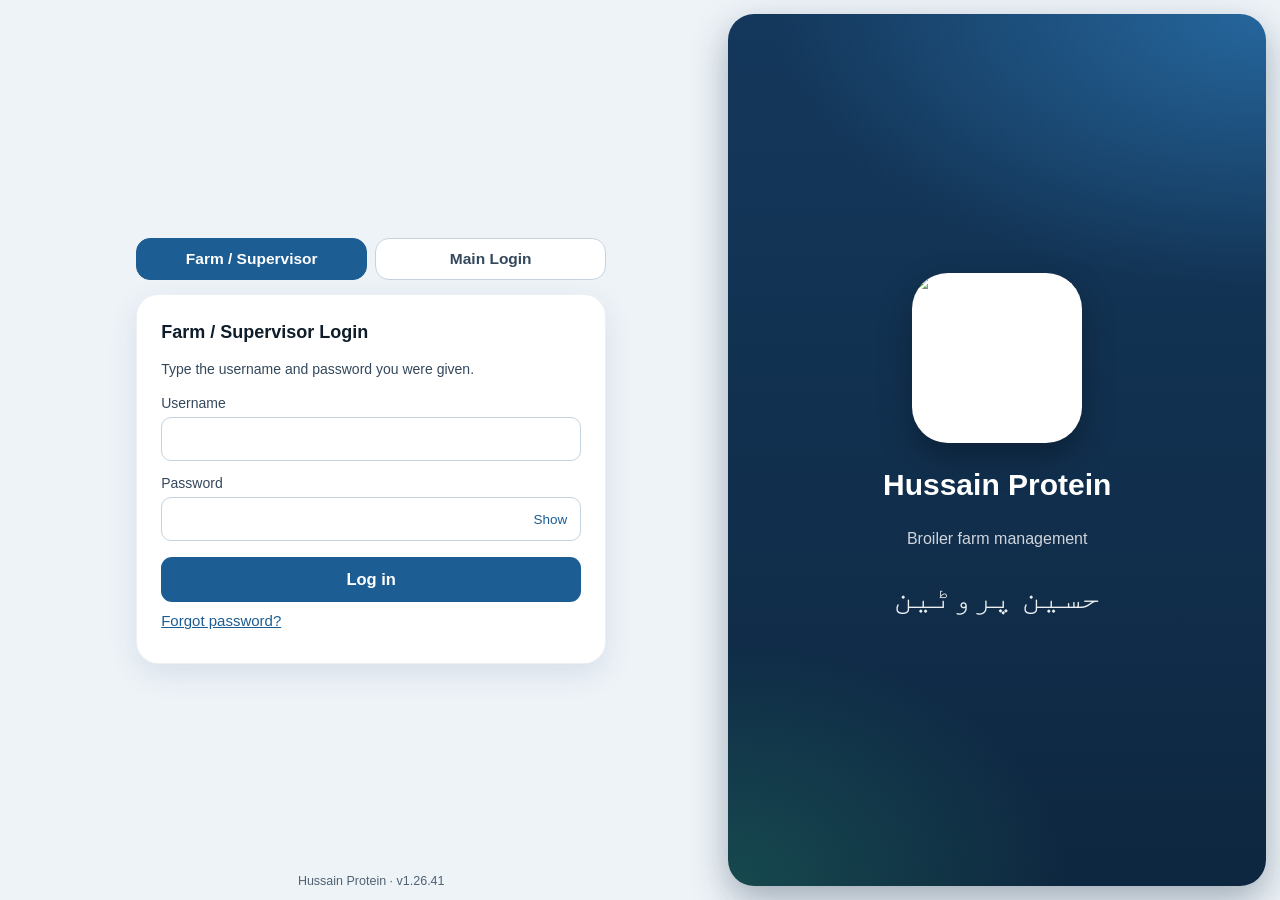
==== commit bee21973: "Live 1.26.41: waiting cash shows total price, received, remaining Co-Authored-By: Claude Opus 5.5 <n" ====
--- a/live/web/farm.html
+++ b/live/web/farm.html
@@ -4134,7 +4134,7 @@
 function wvMode(x){const was=wvSel;wvSel=x?x.id:null;if(x){$("wvDate").value=x.date||"";$("wvVeh").value=x.veh||"";$("wvDl").value=x.dealer||"";$("wvDrv").value=x.drv||"";$("wvMob").value=x.mob||"";$("wvEmpty").value=x.empty||""}else if(was)wvClear();document.querySelectorAll('#wvForm [data-wv="l"]').forEach(l=>l.hidden=!x);
   $("wvSel").hidden=!x;if(x)$("wvSel").textContent=x.veh+" · "+dn(x.dealer)+" · Empty "+F(x.empty)+" kg"+(x.drv?" · "+x.drv:"");
   wvCash(false);$("wvLoad").value="";$("wvCalc").hidden=true;$("wvCancel").hidden=$("wvDel").hidden=!x;$("wvDel").textContent="Delete";check();render()}
-function wvCash(on){const x=WV.find(y=>y.id===wvSel);$("wvRateL").hidden=$("wvRecvL").hidden=!on;$("wvCashB").classList.toggle("on",!!on);$("wvCashB").dataset.on=on?"1":"";if(on&&x){const r=slRate(x.dealer,$("wvDate").value||x.date);$("wvRate").value=r?F(r):"";$("wvRecv").value="";setTimeout(()=>$("wvRecv").focus(),30)}else{$("wvRate").value="";$("wvRecv").value=""}}
+function wvCash(on){const x=WV.find(y=>y.id===wvSel);$("wvRateL").hidden=$("wvRecvL").hidden=!on;$("wvCashB").classList.toggle("on",!!on);$("wvCashB").dataset.on=on?"1":"";if(on&&x){const r=slRate(x.dealer,$("wvDate").value||x.date);$("wvRate").value=r?F(r):"";$("wvRecv").value="";setTimeout(()=>$("wvRecv").focus(),30)}else{$("wvRate").value="";$("wvRecv").value=""}try{wvCalcUp()}catch(e){}}
 $("wvCashB").addEventListener("click",()=>wvCash(!$("wvCashB").dataset.on));
 function wvClear(){$("wvVeh").value="";$("wvDrv").value="";$("wvMob").value="";$("wvEmpty").value="";$("wvDl").value="";if(!$("wvDate").value)$("wvDate").value=todayISO()}
 $("wvVeh").addEventListener("input",()=>{const m=look($("wvVeh").value);if(m){$("wvDl").value=m.dealer;if(!wvSel&&m.date)$("wvDate").value=m.date}check()});
@@ -4142,7 +4142,8 @@
 $("wvDl").addEventListener("change",check);
 const drvMob=()=>{const nm=$("wvDrv").value.trim().toLowerCase();if(!nm||$("wvMob").value.trim())return;const o=svehs.concat(WV).slice().reverse().find(x=>(x.drv||"").toLowerCase()===nm&&x.mob);if(o)$("wvMob").value=o.mob};
 $("wvDrv").addEventListener("change",drvMob);$("wvDrv").addEventListener("blur",()=>setTimeout(drvMob,200));
-const wvCalcUp=()=>{const x=WV.find(y=>y.id===wvSel),l=mNum($("wvLoad").value),em=mNum($("wvEmpty").value);$("wvCalc").hidden=!(x&&l&&em);if(x&&l&&em)$("wvCalc").innerHTML=`Saafi Weight = ${F(l)} − ${F(em)} = <b>${F(r2(l-em))} kg</b>`};
+const wvCalcUp=()=>{const x=WV.find(y=>y.id===wvSel),l=mNum($("wvLoad").value),em=mNum($("wvEmpty").value);$("wvCalc").hidden=!(x&&l&&em);if(x&&l&&em){const kg=r2(l-em),on=$("wvCashB").dataset.on,r=mNum($("wvRate").value),rv=mNum($("wvRecv").value),tp=Math.round(kg*r);$("wvCalc").innerHTML=`Saafi Weight = ${F(l)} − ${F(em)} = <b>${F(kg)} kg</b>`+(on&&r?`<br>Total Price = ${F(kg)} × ${F(r)} = <b>Rs ${F(tp)}</b>`+(rv?`<br>Received <b>Rs ${F(rv)}</b> · Remaining <b>Rs ${F(tp-rv)}</b>`:""):"")}};
+["wvRate","wvRecv"].forEach(i=>$(i).addEventListener("input",()=>wvCalcUp()));
 $("wvLoad").addEventListener("input",()=>{wvCalcUp();check()});$("wvEmpty").addEventListener("input",wvCalcUp);
 $("wvSave").addEventListener("click",async()=>{if(!db||!canWrite)return;const b=$("wvSave");
   if(wvSel){const x0=WV.find(y=>y.id===wvSel);if(!x0)return;const l=mNum($("wvLoad").value);
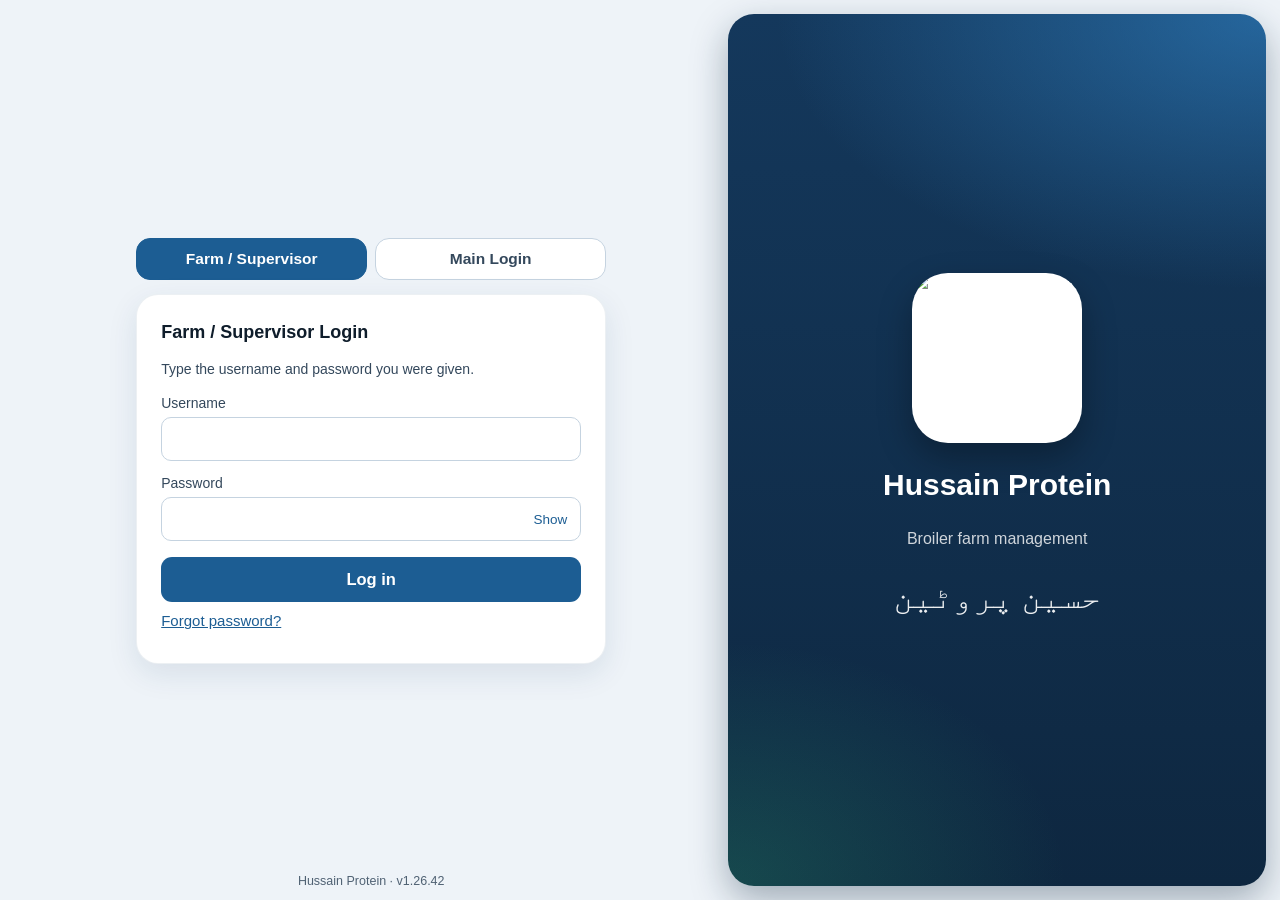
==== commit 19e0c6cf: "Live 1.26.42: electrician dealer from General Spendings, sticky phone table headers Co-Authored-By: " ====
--- a/live/web/farm.html
+++ b/live/web/farm.html
@@ -1025,6 +1025,7 @@
         <div class="dayhead"><h2 class="en">New Dealer</h2></div>
         <label for="mbNewName">Dealer Name<input id="mbNewName" class="txt" maxlength="80" autocomplete="off" placeholder="Dealer name"></label>
         <label class="mbchk"><input type="checkbox" id="mbNewSrc"> Add "Source" (which farm it came from)</label>
+        <label class="mbchk"><input type="checkbox" id="mbNewNm"> ⚡ Electrician (not medicine; entries come from General Spendings)</label>
         <div class="row">
           <button class="save" id="mbNewSave" type="button">Create Section</button>
           <button class="ghost" id="mbNewNo" type="button">Cancel</button>
@@ -1629,6 +1630,10 @@
   return billPdf({title:x.dealer,info,table:h,sum,file:"Kanda Vehicle Bill - "+x.dealer+" - "+(x.veh||"vehicle")+" - "+dmy(x.date).replace(/\//g,"-")},toast);
 }
 function medBill(d,toast){
+  if(mbElec(d)){const L=elSp(d),dot=v=>v?esc(v):"...",tot=r2(L.reduce((a,x)=>a+(x.amount||0),0));if(!L.length){toast("No entry for this electrician yet.",true);return}
+    let h=`<thead><tr><th>Sr</th><th>Date</th><th>Description</th><th>Qty</th><th class="r">Amount (Rs)</th></tr></thead><tbody>`+L.map((x,i)=>`<tr><td>${i+1}</td><td>${dmy(x.date)}</td><td>${dot(x.desc)}</td><td>${dot(x.qty)}</td><td class="r">${x.amount?F(x.amount):"..."}</td></tr>`).join("")+`<tr class="bt"><td colspan="4">Total (Rs) · ${esc(d.name)}</td><td class="r">${F(tot)}</td></tr>`;
+    const ds=L.map(x=>x.date).filter(Boolean).sort();
+    return billPdf({title:"Electrician Bill",info:[["Electrician",d.name],["Bill",ds.length?"Complete ("+dmy(ds[0])+" to "+dmy(ds[ds.length-1])+")":"Complete"],["Bill Date",dmy(todayISO())]],table:h+"</tbody>",sum:[["Entries",F(L.length)],["Total Amount","Rs "+F(Math.round(tot))]],file:"Electrician Bill - "+d.name},toast)}
   const isSt=d.id===MB_STORE.id, list=medbuys.filter(x=>x.dealer===d.id).sort(byDate), dot=v=>v?esc(v):"...";
   const tot=isSt?storeTot():r2(list.reduce((a,x)=>a+(x.price||0),0));
   if(!list.length&&!tot){toast("No medicine in this section yet.",true);return}
@@ -1642,7 +1647,7 @@
 }
 // v1.22: Medicine Report = one combined bill of ALL dealers (+ Previous Store), each dealer with its own total
 function medReport(toast,day){
-  const ds=[MB_WFN,MB_STORE,...dealers.slice().sort((a,b)=>(a.seq||0)-(b.seq||0))], all=medbuys.filter(x=>!day||x.date===day).sort(byDate), dot=v=>v?esc(v):"...";
+  const ds=[MB_WFN,MB_STORE,...dealers.filter(d=>!d.nomed).sort((a,b)=>(a.seq||0)-(b.seq||0))], all=medbuys.filter(x=>!day||x.date===day).sort(byDate), dot=v=>v?esc(v):"...";
   // v1.26.29: one-day bill leaves out the written Store Total (it is not of one day)
   const parts=ds.map(d=>{const isSt=d.id===MB_STORE.id,list=all.filter(x=>x.dealer===d.id);return {d,isSt,list,tot:isSt?(day?0:storeTot()):r2(list.reduce((a,x)=>a+(x.price||0),0))}}).filter(p=>p.list.length||p.tot);
   if(!parts.length){toast("No medicine"+(day?" on "+dmy(day):"")+" yet.",true);return}
@@ -2330,7 +2335,11 @@
 const MB_STORE={id:"prevstore",name:"Previous Store Medicine",seq:0};
 // v1.27: "Waiting For Note" = medicine whose dealer is not known yet; later each entry is moved to its dealer
 const MB_WFN={id:"wfn",name:"Waiting For Note",seq:-1};
-const mbCounted=x=>x.dealer===MB_WFN.id||dealers.some(d=>d.id===x.dealer);
+const mbElec=d=>!!(d&&d.nomed);
+const mbCounted=x=>x.dealer===MB_WFN.id||dealers.some(d=>d.id===x.dealer&&!d.nomed);
+// v1.26.42: electrician dealer = General Spendings entries whose Counterpart is his name (counted only in Spendings)
+const elSp0=d=>{const q=String(d&&d.name||"").toLowerCase().replace(/\s+/g," ").trim();if(!q)return[];return (typeof spends!=="undefined"?spends:[]).filter(x=>x.type!=="break"&&String(x.cp||"").split(",").some(p=>p.toLowerCase().replace(/\s+/g," ").trim()===q)).sort(byDate)};
+const elSp=d=>{const t=d&&d.nomedAt||"";const a=medbuys.filter(x=>x.dealer===d.id).map(x=>({id:x.id,date:x.date,desc:x.name,qty:x.qty,amount:x.price,old:true}));const b=elSp0(d).filter(x=>!t||(x.createdAt&&String(x.createdAt)>=t));return a.concat(b).sort(byDate)};
 let mbOpen=null;
 // v1.23: split a dealer box into form part + record part (phone: display:contents = no change; Windows: side by side)
 function hpSplit(bd){const kids=[...bd.children],i=kids.findIndex(c=>c.tagName==="H2");if(i<1)return;const f=document.createElement("div"),r=document.createElement("div");f.className="hpform";r.className="hprec";kids.slice(0,i).forEach(c=>f.appendChild(c));kids.slice(i).forEach(c=>r.appendChild(c));bd.append(f,r)}
@@ -2349,7 +2358,7 @@
     <label>Rate (Rs)<input class="txt" inputmode="decimal" data-f="rate" placeholder="Rate per unit"></label>
     <label>Total Price (Rs)<input class="txt" inputmode="decimal" data-f="price" placeholder="Fills itself from Rate × Quantity"></label>
     <div class="row"><button class="save" type="button" data-act="save">Save</button><button class="ghost" type="button" data-act="cancel" hidden>Cancel edit</button><button class="ghost" type="button" data-act="del" hidden>Delete</button></div>
-    <div class="row" data-srcrow><button class="ghost srctog" type="button" data-act="srctog">Source column: Off</button></div>
+    <div class="row" data-srcrow><button class="ghost srctog" type="button" data-act="srctog">Source column: Off</button><button class="ghost srctog" type="button" data-act="nmtog">⚡ Electrician: Off</button></div>
     <div class="row" data-box="del" hidden><button class="danger" type="button" data-act="delyes">Yes, delete</button><button class="ghost" type="button" data-act="delno">No</button></div>
     <div class="toast" role="status"></div>
     <h2 class="en" style="margin-top:6px">Record</h2>
@@ -2391,6 +2400,7 @@
       b.disabled=true;const ok=await write(db.doc("dealers/"+storeId()),{kind:"store",total:v,manual:true,shed:"s0",updatedAt:new Date().toISOString()});b.disabled=false;
       tb.classList.toggle("err",!ok);tb.textContent=ok?(v?"Saved: "+rs(v):"Total cleared."):"Could not save. Please try again.";if(ok&&!v)q('[data-f="stot"]').value="";renderMed();return}
     if(a==="stman"&&db){b.disabled=true;const on=!stMan();const ok=await write(db.doc("dealers/"+storeId()),{kind:"store",total:mbStore&&mbStore.total||null,manual:on,shed:"s0",updatedAt:new Date().toISOString()});b.disabled=false;if(!ok)t("Could not save. Please try again.",true);renderMed();return}
+    if(a==="nmtog"&&db){const d=dealers.find(x=>x.id===k);if(!d)return;const {id:_i,...rest}=d;b.disabled=true;const ok=await write(db.doc("dealers/"+k),{...rest,nomed:d.nomed?null:true,nomedAt:d.nomed?null:new Date().toISOString(),updatedAt:new Date().toISOString()});b.disabled=false;if(!ok)t("Could not save. Please try again.",true);renderMed();return}
     if(a==="srctog"&&db){const d=dealers.find(x=>x.id===k);if(!d)return;const {id:_i,...rest}=d;b.disabled=true;const ok=await write(db.doc("dealers/"+k),{...rest,src:!mbSelf(d),updatedAt:new Date().toISOString()});b.disabled=false;if(!ok)t("Could not save. Please try again.",true);renderMed();return}
     if(a==="del")q('[data-box="del"]').hidden=false;
     if(a==="delno")q('[data-box="del"]').hidden=true;
@@ -2531,17 +2541,19 @@
   ds.forEach(d=>{let el=wrap.querySelector(`.mbsec[data-dealer="${d.id}"]`);if(!el){el=dealerSection(d)}wrap.appendChild(el)});
   const all=medbuys.slice().sort(byDate), dot=v=>v?esc(v):"...", sum=l=>r2(l.reduce((a,x)=>a+(x.price||0),0));
   ds.forEach(d=>{
-    const el=wrap.querySelector(`.mbsec[data-dealer="${d.id}"]`), list=all.filter(x=>x.dealer===d.id), isSt=d.id===MB_STORE.id, tot=isSt?storeTot():sum(list);
+    const el=wrap.querySelector(`.mbsec[data-dealer="${d.id}"]`), list=all.filter(x=>x.dealer===d.id), isSt=d.id===MB_STORE.id, EL=mbElec(d), esl=EL?elSp(d):[], tot=isSt?storeTot():EL?r2(esl.reduce((a,x)=>a+(x.amount||0),0)):sum(list);
+    el.classList.toggle("elec",EL);el.querySelectorAll(".legend").forEach(g=>{if(/Double-tap/.test(g.textContent))g.style.display=EL?"none":""});
     const isM=isSt&&stMan();if(isSt){el.classList.toggle("stman",isM);const sb=el.querySelector('[data-act="stman"]');if(sb){sb.textContent="Manual: "+(isM?"On ✓":"Off");sb.classList.toggle("on",isM);sb.disabled=!canWrite}el.querySelector(".stmnote").textContent=isM?"One total written by you. Rate / Total of lines hidden (kept).":"Each line has Rate and Total. Section total = sum of lines.";}
     if(isSt){const inp=el.querySelector('[data-f="stot"]');if(document.activeElement!==inp)inp.value=mbStore&&mbStore.total?F(mbStore.total):"";
       el.querySelector(".mbsum").textContent=mbStore&&mbStore.total?"":"No Store Total written yet.";el.querySelector(".mbsum").hidden=!!(mbStore&&mbStore.total);}
-    el.querySelector(".mbdname").textContent=(mbEdit[d.id]?"Edit · ":"")+d.name;el.querySelector(".mbdtot").textContent=rs(tot);
+    el.querySelector(".mbdname").textContent=(mbEdit[d.id]?"Edit · ":"")+d.name+(EL?" (Electrician)":"");el.querySelector(".mbdtot").textContent=rs(tot);
     const isW=d.id===MB_WFN.id,mvOk=isW&&canWrite;
     const sf=!isW&&mbSelf(d),nt=mbNoTrad(d),sl=el.querySelector("[data-srcl]"),tl=el.querySelector("[data-tradl]");if(sl){if(sf)sl.style.removeProperty("display");else sl.style.setProperty("display","none","important")}if(tl){if(nt)tl.style.setProperty("display","none","important");else tl.style.removeProperty("display")}
-    const sr=el.querySelector("[data-srcrow]");if(sr){if(isSt)sr.remove();else{const sb=sr.querySelector(".srctog");sb.textContent="Source column: "+(sf?"On ✓":"Off");sb.classList.toggle("on",sf);sb.disabled=!canWrite}}
+    const sr=el.querySelector("[data-srcrow]");if(sr){if(isSt)sr.remove();else{const sb=sr.querySelector(".srctog");sb.textContent="Source column: "+(sf?"On ✓":"Off");sb.classList.toggle("on",sf);sb.disabled=!canWrite;const nb=sr.querySelector('[data-act="nmtog"]');if(nb){const on=!!d.nomed;nb.textContent="⚡ Electrician: "+(on?"On ✓":"Off");nb.classList.toggle("on",on);nb.disabled=!canWrite}}}
     let h=`<thead><tr><th>Date</th><th>Medicine Name</th>${nt?"":"<th>Traditional Name</th>"}${sf?"<th>Source</th>":""}<th>Quantity</th>${isM?"":`<th class="amt">Rate</th><th class="amt">Total Price</th>`}${mvOk?"<th></th>":""}</tr></thead><tbody>`;
     h+=list.map(x=>`<tr data-mb="${esc(x.id)}"><td class="num">${dmy(x.date)}</td><td class="w"><div>${esc(x.name)}</div></td>${nt?"":`<td class="w"><div>${dot(x.trad)}</div></td>`}${sf?`<td class="w"><div>${dot(x.src)}</div></td>`:""}<td class="w"><div>${dot(x.qty)}</div></td>${isM?"":`<td class="num amt">${x.rate?F(x.rate):"..."}</td><td class="num amt">${x.price?F(x.price):"..."}</td>`}${mvOk?`<td><button type="button" class="wfnmv" data-mv="${esc(x.id)}">↪ Move</button></td>`:""}</tr>`).join("");
     h+=(list.length||(isSt&&tot))?`<tr class="tot"><td colspan="${(isM?3:5)+(sf?1:0)-(nt?1:0)}">Total (Rs) · ${esc(d.name)}</td><td class="num amt">${isSt&&!tot?"...":F(tot)}</td>${mvOk?"<td></td>":""}</tr>`:`<tr><td colspan="${(isM?4:6)+(sf?1:0)-(nt?1:0)+(mvOk?1:0)}" class="empty">${isW?"Nothing waiting. Write medicine here when its dealer is not known yet.":d.id===MB_STORE.id?"No previous store medicine yet. Add the first one above.":"No medicine from this dealer yet. Add the first one above."}</td></tr>`;
+    if(EL){h=`<thead><tr><th>Date</th><th>Description</th><th>Qty</th><th class="amt">Amount (Rs)</th></tr></thead><tbody>`+esl.map(x=>`<tr><td class="num">${dmy(x.date)}</td><td class="w dsc"><div>${dot(x.desc)}</div></td><td class="w"><div>${dot(x.qty)}</div></td><td class="num amt">${x.amount?F(x.amount):"..."}</td></tr>`).join("")+(esl.length?`<tr class="tot"><td colspan="3">Total (Rs) · ${esc(d.name)}</td><td class="num amt">${F(tot)}</td></tr>`:`<tr><td colspan="4" class="empty">No General Spendings entry with Counterpart "${esc(d.name)}" yet.</td></tr>`)}
     el.querySelector(".mbtab").innerHTML=h+"</tbody>";
     const ed=!!mbEdit[d.id];el.querySelector('[data-act="cancel"]').hidden=el.querySelector('[data-act="del"]').hidden=!ed;el.querySelector('[data-act="save"]').disabled=!canWrite;
   });
@@ -2906,14 +2918,14 @@
   const ok=await write(db.doc("saledealers/"+id),{name,seq:sdealers.reduce((m,x)=>Math.max(m,x.seq||0),0)+1,shed:"s1",createdAt:new Date().toISOString()});
   if(ok){$("slNewBox").hidden=true;slOpen=id;renderSale();const el=document.querySelector(`.slsec[data-sd="${id}"]`);if(el)el.scrollIntoView({behavior:"smooth"})}else toast("slNewToast","Could not save. Please try again.",true);
 });
-$("vMed").addEventListener("click",ev=>{if(!ev.target.closest("[data-adddealer]"))return;$("mbNewBox").hidden=false;$("mbFirst").hidden=true;$("mbNewName").value="";$("mbNewSrc").checked=false;toast("mbNewToast","");$("mbNewBox").scrollIntoView({behavior:"smooth"});setTimeout(()=>$("mbNewName").focus(),300)});
+$("vMed").addEventListener("click",ev=>{if(!ev.target.closest("[data-adddealer]"))return;$("mbNewBox").hidden=false;$("mbFirst").hidden=true;$("mbNewName").value="";$("mbNewSrc").checked=false;$("mbNewNm").checked=false;toast("mbNewToast","");$("mbNewBox").scrollIntoView({behavior:"smooth"});setTimeout(()=>$("mbNewName").focus(),300)});
 $("mbNewNo").addEventListener("click",()=>{$("mbNewBox").hidden=true;renderMed()});
 $("mbNewSave").addEventListener("click",async()=>{
   const name=$("mbNewName").value.trim();if(!name){toast("mbNewToast","Please write the dealer name.",true);return}
   if(dealers.some(d=>d.name.toLowerCase()===name.toLowerCase())){toast("mbNewToast","This dealer already has a section.",true);return}
   if(!db)return;
   const id="dl"+Date.now().toString(36)+Math.random().toString(36).slice(2,6);
-  const ok=await write(db.doc("dealers/"+id),{name,src:$("mbNewSrc").checked,seq:dealers.reduce((m,x)=>Math.max(m,x.seq||0),0)+1,shed:"s1",createdAt:new Date().toISOString()});
+  const ok=await write(db.doc("dealers/"+id),{name,src:$("mbNewSrc").checked,nomed:$("mbNewNm").checked||null,seq:dealers.reduce((m,x)=>Math.max(m,x.seq||0),0)+1,shed:"s1",createdAt:new Date().toISOString()});
   if(ok){$("mbNewBox").hidden=true;mbOpen=id;renderMed();const el=document.querySelector(`.mbsec[data-dealer="${id}"]`);if(el)el.scrollIntoView({behavior:"smooth"})}else toast("mbNewToast","Could not save. Please try again.",true);
 });
 $("spTabGen").addEventListener("click",()=>{spPart="gen";renderSup();fitTA($("spDesc"))});
@@ -3202,7 +3214,7 @@
   try{const u=await window.claude.use("user");const w=u?await u.can("data.write"):null;if(w===false){canWrite=baseWrite=false;setStatus("آپ یہ ریکارڈ دیکھ سکتے ہیں مگر بدل نہیں سکتے۔",true)}}catch(e){}
   db.collection("spendings").onSnapshot(s=>{
     RAW.spendings=s.docs.map(d=>({id:d.id,...d.data()})).filter(x=>x.shed==="s1");spends=RAW.spendings.filter(inF);
-    if(view==="spend")renderSpend();if(view==="main")renderMain();
+    if(view==="spend")renderSpend();if(view==="main")renderMain();if(view==="med")try{renderMed()}catch(e){}
   },e=>{});
   db.collection("dealers").onSnapshot(s=>{
     RAW.dealers=s.docs.map(d=>({id:d.id,...d.data()}));derive();mbSrcMove();
@@ -3492,6 +3504,10 @@
 .mbchk input{width:20px;height:20px;accent-color:#1f7a4d}
 .srctog{font-size:14px;padding:6px 12px}
 .srctog.on{background:#e7f5ec;border-color:#1f7a4d;color:#1f7a4d;font-weight:600}
+</style>
+<style>.mbsec.elec .mbbody>label,.mbsec.elec .mbbody>.row:has(>[data-act="save"]),.mbsec.elec [data-act="srctog"],.mbsec.elec .mbbody>.legend{display:none!important}</style>
+<style>/* 1.26.42 phone: long tables scroll inside a box so the heading row stays on top */
+@media (max-width:999px){.tablewrap{max-height:calc(100dvh - 190px);overflow:auto;overscroll-behavior:auto}.tablewrap thead th{position:sticky;top:0;z-index:2}}
 </style>
 <style>/* v1.25 suggestions (Windows): 1 no logo in top bar, 3 sticky table headings, 4 small supervisor bar */
 @media (min-width:1000px){
@@ -5033,7 +5049,8 @@
 const toBase=(q,eu,gu)=>SUB[gu]&&eu===SUB[gu]?q/1000:q;
 function stock(upTo){
   const base=new Map(), bad=[], cut=upTo&&flock&&flock.start?isoFor(upTo):null;
-  const add=(x,sign)=>{const p=nrm(pq(x.qty));if(cut&&x.date&&x.date>cut&&p&&base.has(nk(x.name)+"|"+p.u))return;if(!x.name||!String(x.name).trim())return;if(!p){bad.push(x.name+(x.qty?" ("+x.qty+")":""));return}
+  const nmD=new Set((typeof dealers!=="undefined"?dealers:[]).filter(d=>d.nomed).map(d=>d.id)),nmdK=new Set(),medK=new Set();
+  const add=(x,sign)=>{const p=nrm(pq(x.qty));if(sign>0&&x.name&&p){(nmD.has(x.dealer)?nmdK:medK).add(nk(x.name)+"|"+p.u)}if(cut&&x.date&&x.date>cut&&p&&base.has(nk(x.name)+"|"+p.u))return;if(!x.name||!String(x.name).trim())return;if(!p){bad.push(x.name+(x.qty?" ("+x.qty+")":""));return}
     const k=nk(x.name)+"|"+p.u;let r=base.get(k);if(!r){r={k,name:String(x.name).trim(),su:p.u,inn:0,out:0,trad:new Set()};base.set(k,r)}if(x.trad&&String(x.trad).trim())r.trad.add(String(x.trad).trim());
     if(cut&&x.date&&x.date>cut)return;if(sign>0)r.inn+=p.n;else r.out+=p.n};
   (medbuys||[]).forEach(x=>add(x,1));(typeof medouts!=="undefined"?medouts:[]).forEach(x=>add(x,-1));
@@ -5043,7 +5060,8 @@
   base.forEach(b=>{const c=cv(b.k),f=c?c.n:1;let fk=resK(b.k);if(uOf(fk)!==uOf(b.k))fk=b.k;const G=grp(fk);G.inn+=b.inn*f;G.out+=b.out*f;(b.trad||[]).forEach(t=>G.trad.add(t));G.members.push({k:b.k,name:b.name,su:b.su,conv:c||null})});
   MU.forEach(d=>{if(upTo&&d.day>upTo)return;(d.items||[]).forEach(it=>{const u=uq(it);grp(u.k).use+=u.q})});
   const l0=[...g.values()].map(r=>({...r,rem:Math.round((r.inn-r.out-r.use)*1000)/1000,trad:[...r.trad].join(", ")})).sort((a,b)=>a.name.localeCompare(b.name));
-  const nmL=l0.filter(x=>(CFG.nm||{})[x.k]),l=l0.filter(x=>!(CFG.nm||{})[x.k]);
+  const dn=x=>x.members.length&&x.members.every(m=>nmdK.has(m.k)&&!medK.has(m.k));l0.forEach(x=>{if(dn(x))x.dnm=1});
+  const nmL=l0.filter(x=>x.dnm||(CFG.nm||{})[x.k]),l=l0.filter(x=>!x.dnm&&!(CFG.nm||{})[x.k]);
   return {l,bad,base,nmL}}
 // a saved usage line in the unit its medicine is shown in now (after merge / packing change)
 function muMatch(n,v){if(!v)return true;const z=t=>t.replace(/[^a-z0-9]/g,"");if(n.includes(v)||z(n).includes(z(v)))return true;const a=z(v);if(a.length<4)return false;return n.split(/[\s,·\/()-]+/).some(w=>z(w).startsWith(a.slice(0,4)))}
@@ -5094,7 +5112,7 @@
       ${x.members.length>1?`<div class="mg">${x.members.filter(m=>m.k!==x.k).map(m=>`<button type="button" class="mgx" data-m="${esc(m.k)}">✕ <span class="u">الگ کریں:</span> ${esc(m.name)}</button>`).join(" ")}</div>`:""}
       <div class="mg"><button type="button" class="nmb" data-nm="${esc(x.k)}">📦 <span class="u">یہ دوائی نہیں، سامان ہے</span></button></div>
       <div class="mumt" id="muCMsg"></div></div></td></tr>`}});
-  if(st.nmL.length){t+=`<tr class="nmh"><td colspan="${anyOut?5:4}"><button type="button" id="muNmT" class="u">📦 سامان (${st.nmL.length}) ${muNmOpen?"▲":"▼"}</button></td></tr>`;if(muNmOpen)st.nmL.forEach(x=>{t+=`<tr class="nmr"><td colspan="${anyOut?5:4}"><span>${esc(x.name)}</span> <button type="button" class="unm u" data-unm="${esc(x.k)}">↩ دوائی ہے</button></td></tr>`})}
+  if(st.nmL.length){t+=`<tr class="nmh"><td colspan="${anyOut?5:4}"><button type="button" id="muNmT" class="u">📦 سامان (${st.nmL.length}) ${muNmOpen?"▲":"▼"}</button></td></tr>`;if(muNmOpen)st.nmL.forEach(x=>{t+=`<tr class="nmr"><td colspan="${anyOut?5:4}"><span>${esc(x.name)}</span>${x.dnm?"":` <button type="button" class="unm u" data-unm="${esc(x.k)}">↩ دوائی ہے</button>`}</td></tr>`})}
   if(!st.l.length)t+=`<tr><td colspan="5" class="u">Medicine سیکشن میں اس فلاک کی کوئی دوائی نہیں۔</td></tr>`;else if(!shown)t+=`<tr><td colspan="5" class="u">اس نام کی کوئی دوائی نہیں</td></tr>`;
   $m("muStock").innerHTML=t+"</tbody></table>";
   $m("muNote").innerHTML=st.bad.length?`⚠ No Quantity in Medicine section: ${st.bad.map(esc).join(", ")}`:"";
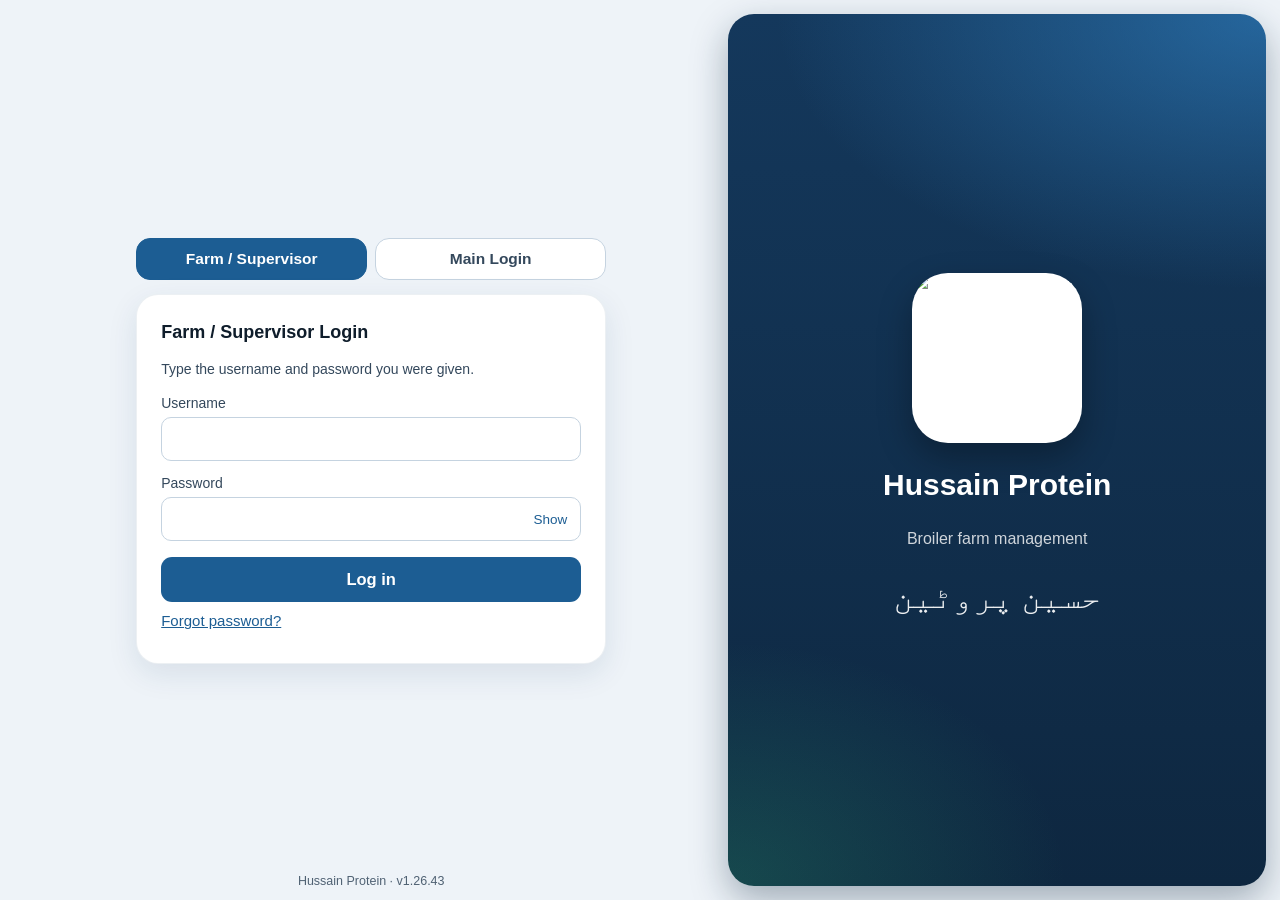
==== commit 99bb96dc: "Live 1.26.43: electrician form, supervisor entry auto-open, weight estimate, report graphs, feed sea" ====
--- a/live/web/farm.html
+++ b/live/web/farm.html
@@ -1053,6 +1053,7 @@
         <div class="tablewrap hpwide"><table id="fqIn" class="fdt"></table></div>
         <h2 class="en" id="fqOutH">Out Feed</h2>
         <div class="tablewrap hpwide"><table id="fqOut" class="fdt"></table></div>
+        <div class="tablewrap"><table id="fqBal" class="fdt"></table></div>
         <button class="save pdfbtn" id="fqPdf" type="button" hidden>⬇ Download Search PDF</button>
         <div class="toast pdftoast" id="fqToast" role="status"></div>
       </section>
@@ -1700,6 +1701,19 @@
     <div class="rfoot">Hussain Protein · FCR report made on ${dmy(todayISO())}</div>`;
   return rptPdf(inner,(fin&&wk?"FCR Report with Final - ":fin?"Final FCR Report - ":"FCR Report - ")+dmy(todayISO()).replace(/\//g,"-"),dl,toast);
 }
+/* v1.26.43: full report graphs - daily mortality, daily feed eaten, weekly average weight */
+function rptBars(title,unit,pts,color,line){if(!pts.length)return "";const W=720,H=190,L=46,B=26,T=16,mx=Math.max(...pts.map(p=>p.v),1),n=pts.length,bw=(W-L-8)/n,y=v=>T+(H-T-B)*(1-v/mx);
+  let g=`<svg xmlns="http://www.w3.org/2000/svg" width="${W}" height="${H}" viewBox="0 0 ${W} ${H}" style="display:block;margin:4px 0 10px">`;
+  [0,.5,1].forEach(f=>{const v=mx*f,yy=y(v);g+=`<line x1="${L}" x2="${W-4}" y1="${yy}" y2="${yy}" stroke="#e3e9ef"/><text x="${L-6}" y="${yy+4}" font-size="11" text-anchor="end" fill="#6b7b8b">${F(Math.round(v))}</text>`});
+  if(line){let d="";pts.forEach((p,i)=>{const cx=L+bw*i+bw/2;d+=(i?"L":"M")+cx.toFixed(1)+" "+y(p.v).toFixed(1);g+=`<circle cx="${cx.toFixed(1)}" cy="${y(p.v).toFixed(1)}" r="4" fill="${color}"/><text x="${cx.toFixed(1)}" y="${(y(p.v)-8).toFixed(1)}" font-size="11" text-anchor="middle" fill="#173f66">${F(p.v)}</text>`});g+=`<path d="${d}" fill="none" stroke="${color}" stroke-width="2.5"/>`}
+  else pts.forEach((p,i)=>{const x=L+bw*i+bw*.12,h=Math.max(0,H-B-y(p.v));g+=`<rect x="${x.toFixed(1)}" y="${y(p.v).toFixed(1)}" width="${(bw*.76).toFixed(1)}" height="${h.toFixed(1)}" fill="${color}" rx="1.5"/>`});
+  const st=Math.max(1,Math.ceil(n/16));pts.forEach((p,i)=>{if(i%st&&i!==n-1)return;g+=`<text x="${(L+bw*i+bw/2).toFixed(1)}" y="${H-8}" font-size="11" text-anchor="middle" fill="#6b7b8b">${esc(p.l)}</text>`});
+  const tot=line?"":` · Total ${F(r2(pts.reduce((a,p)=>a+p.v,0)))} ${unit}`;
+  return `<h4 style="font-size:15px;color:#173f66">Graph · ${esc(title)}${tot}</h4>`+g+"</svg>"}
+function rptCharts(){const h=compute(days);const m=h.map(r=>({l:String(r.day),v:r.m24||0})),f=h.map(r=>({l:String(r.day),v:r2(r.f24||0)}));
+  const w=Object.values(weeks).filter(x=>x.weight>0&&x.week).sort((a,b)=>a.week-b.week).map(x=>({l:"Week "+x.week,v:x.weight}));
+  const out=rptBars("Daily Mortality (birds) · by day","birds",m,"#d64545")+rptBars("Daily Feed Eaten (bags) · by day","bags",f,"#1c5d93")+rptBars("Average Weight (g) · by week","g",w,"#2e8b57",1);
+  return out}
 async function fullReport(withMoney,toast){
   const dl=window.claude?.use?await window.claude.use("downloads"):null;
   if(!dl){toast("PDF download is not available here.",true);return}
@@ -1715,11 +1729,13 @@
   if(!withMoney){const d=document.createElement("div");d.innerHTML=res;d.querySelectorAll("tr").forEach(r=>{const k=(r.cells[0]||{}).textContent||"";if(!/^(Grand Total Expenses|Cost per Bird|Average Weight|Birds \(chicks|Total Weight|Cost per kg$)/.test(k))r.remove()});res=d.innerHTML}
   const secs=(sel)=>[...document.querySelectorAll(sel)].map(el=>{const t=el.querySelector("table").cloneNode(true);t.querySelectorAll(".drvc").forEach(c=>c.remove());t.querySelectorAll(".dcs").forEach(c=>c.colSpan-=1);return `<h4>${esc(el.querySelector(".mbdname").textContent)} · ${esc(el.querySelector(".mbdtot").textContent)}</h4><table class="${t.className}">${t.innerHTML}</table>`}).join("");
   const inner=`<div class="rh"><span class="rlogo"><img src="img/logo-1024.png" alt=""><b>HUSSAIN PROTEIN GROUP</b></span><div><div class="u">${esc(shedNm)}</div><small>Flock start ${dateFor(1)} · Report ${dmy(todayISO()).replace(/\//g,"-")}</small></div></div>
-    <h3>Main Summary</h3>${T("mnFlock")}
-    <h3>Feed Summary (bags)</h3>${T("mnFeed")}
-    ${withMoney?`<h3>Income (Sale)</h3>${T("mnSale")}`:""}
-    <h3>Expenses · ${esc($("mnGrand").textContent)}</h3>${T("mnExp")}
-    <h3>Result</h3>${res}
+    <style>.rsum table{width:auto!important;min-width:380px;max-width:520px}.rsum td:first-child{padding-right:24px}</style>
+    <h3>Main Summary</h3><div class="rsum">${T("mnFlock")}</div>
+    <h3>Feed Summary (bags)</h3><div class="rsum">${T("mnFeed")}</div>
+    ${withMoney?`<h3>Income (Sale)</h3><div class="rsum">${T("mnSale")}</div>`:""}
+    <h3>Expenses · ${esc($("mnGrand").textContent)}</h3><div class="rsum">${T("mnExp")}</div>
+    <h3>Result</h3><div class="rsum">${res}</div>
+    ${rptCharts()}
     <h3 class="ur">روزانہ رپورٹ: فیڈ (بیگ)</h3><div class="rtl">${hFeed}</div>
     <h3 class="ur">روزانہ رپورٹ: برڈ</h3><div class="rtl">${hBird}</div>
     <h3>Daily Medicine</h3>${hMed}
@@ -1962,7 +1978,7 @@
   const sold=days.reduce((a,d)=>a+(d.sold||0),0), mort=last?last.mTot:0, alive=last?last.bRem:flock.placed;
   const wk=weekRows(hist).filter(r=>r.fcr!=null).pop();
   $("mnFlock").innerHTML="<tbody>"+row("Shed",'<span class="urf">'+esc($("shedName").textContent)+"</span>")+row("Flock Start",dateFor(1))+row("Day",last?F(last.day):dot)+row("Chicks Placed",F(flock.placed))+
-    row("Total Mortality",F(mort)+(flock.placed?" ("+(mort/flock.placed*100).toFixed(2)+"%)":""))+row("Birds Sold",F(sold))+row("Birds Alive",F(alive),{c:"tot"})+(()=>{if(!(alive>0)||(wExtra&&wExtra.finalEnd))return "";const w=costKg(alive,0);return row("Live Weight",w.kg?F(w.kg)+" kg"+`<div class="lwsub">avg ${F(w.g)} g · ${esc(w.src)}</div>`:"...")})()+
+    row("Total Mortality",F(mort)+(flock.placed?" ("+(mort/flock.placed*100).toFixed(2)+"%)":""))+row("Birds Sold",F(sold))+row("Birds Alive",F(alive),{c:"tot"})+(()=>{if(!(alive>0)||(wExtra&&wExtra.finalEnd)||todayDay()<=28)return "";const w=costKg(alive,0);const e=typeof oldView!=="undefined"&&oldView?null:estW();return row("Live Weight",w.kg?F(w.kg)+" kg"+`<div class="lwsub">avg ${F(w.g)} g · ${esc(w.src)}</div>`:"...")+(e?row("Today Weight (estimate)",F(Math.round(e.g*alive/1000))+" kg"+`<div class="lwsub">avg ${F(e.g)} g · day ${e.day} · +${F(e.gain)} g/day</div>`,{c:"tot"}):"")})()+
     row("FCR"+(wk?" (week "+wk.w+")":""),wk?wk.fcr.toFixed(2):dot)+"</tbody>";
   const fIn=r2(flock.openFeed+days.reduce((a,d)=>a+(d.in||0),0)), fOut=r2(days.reduce((a,d)=>a+(d.out||0),0));
   $("mnFeed").innerHTML="<tbody>"+row("Feed In (with opening store)",F(fIn),{go:"daily"})+row("Feed Eaten",F(last?last.fTot:0),{go:"daily"})+row("Feed Out",F(fOut),{go:"daily"})+row("Feed In Store",F(last?last.fRem:flock.openFeed),{c:"tot",go:"daily",neg:last&&last.fRem<0})+"</tbody>";
@@ -1997,6 +2013,11 @@
   const mo=moneyOK();$("mnSaleCard").hidden=$("mnResCard").hidden=!mo;$("mnExpH").textContent=(mo?"4":"3")+". Expenses";
 }
 // cost per kg of live weight: average weight typed in Main, else the last weekly weight of the FCR section
+/* v1.26.43: today's average weight estimate from the growth between the last two weekly weights */
+function estW(){const W=Object.values(weeks).filter(x=>x.weight>0&&x.week).sort((a,b)=>a.week-b.week);if(W.length<2||!flock||!flock.start)return null;
+  const a=W[W.length-2],b=W[W.length-1],gain=(b.weight-a.weight)/((b.week-a.week)*7);if(!(gain>0))return null;
+  const day=todayDay();if(day<=28)return null;const ahead=Math.max(0,Math.min(14,day-b.week*7));
+  return {g:Math.round(b.weight+gain*ahead),gain:Math.round(gain),day,from:b.week}}
 function costKg(alive,grand){
   const typed=wExtra.costAvgW>0?wExtra.costAvgW:null, wk=Object.values(weeks).filter(x=>x.weight>0).sort((a,b)=>b.week-a.week)[0]||null;
   const g=typed||(wk?wk.weight:null), src=typed?"written":wk?"week "+wk.week:"";
@@ -2188,7 +2209,7 @@
 function renderFq(){const f=fqFilter(),on=!!f;$("fqRes").style.display=on?"flex":"none";
   document.querySelectorAll('#vFeed>section.card[aria-label="Add feed entry"],#vFeed>section[aria-label="Feed record"],#vFeed>section[aria-label="Feed by type"]').forEach(e=>on?e.style.setProperty("display","none","important"):e.style.removeProperty("display"));
   if(on){$("fqIn").innerHTML=fdTab(f.inn,true,0,"Nothing found in In Feed.");$("fqOut").innerHTML=fdTab(f.out,false,0,"Nothing found in Out Feed.");
-    $("fqInH").textContent="In Feed · "+f.lab;$("fqOutH").textContent="Out Feed · "+f.lab;$("fqPdf").hidden=!f.inn.length&&!f.out.length}}
+    {const bb=r2(fdBags(f.inn)-fdBags(f.out)),br=Math.round(fdRs(f.inn)-fdRs(f.out));$("fqBal").innerHTML=`<tbody><tr class="tot"><td colspan="2">Balance · ${esc(f.lab)} (In − Out)</td></tr><tr class="tot"><td class="num amt">${F(bb)} bags</td><td class="num amt">Rs ${F(br)}</td></tr></tbody>`;$("fqBal").parentElement.hidden=!f.inn.length&&!f.out.length}$("fqInH").textContent="In Feed · "+f.lab;$("fqOutH").textContent="Out Feed · "+f.lab;$("fqPdf").hidden=!f.inn.length&&!f.out.length}}
 const fdGap='<tr><td colspan="8" style="border:0;height:10px"></td></tr>',fdHd=t=>`<thead><tr><th colspan="8" style="text-align:left">${t}</th></tr></thead>`;
 const fdDates=l=>{const d=l.map(x=>x.date).filter(Boolean).sort();return d.length?dmy(d[0])+" to "+dmy(d[d.length-1]):"..."};
 function fdTypeRows(ins,outs){const all=ins.concat(outs),types=[...new Set(all.map(x=>x.type||""))].sort((a,b)=>!a?1:!b?-1:a.localeCompare(b));
@@ -2206,11 +2227,11 @@
   if(useOut)parts.push((kind==="out"?"":fdHd("Out Feed"))+fdTab(outs,false,1));
   if(kind==="all")parts.push(fdHd("Feed by Type")+fdTypeRows(ins,outs));
   const tb=parts.join(fdGap).replace(/<\/?tbody>/g,""),used=(useIn?ins:[]).concat(useOut?outs:[]);
-  const title=kind==="q"?((useOut&&!useIn?"Out Feed":"In Feed")+(f.q?" - "+f.q:"")):kind==="in"?"In Feed":kind==="out"?"Out Feed":"Feed Report";
+  const title=kind==="q"?((useOut&&useIn?"Feed":useOut?"Out Feed":"In Feed")+(f.q?" - "+f.q:"")):kind==="in"?"In Feed":kind==="out"?"Out Feed":"Feed Report";
   const sum=[];if(useIn)sum.push(["In Feed",F(fdBags(ins))+" bags · Rs "+F(Math.round(fdRs(ins)))]);if(useOut)sum.push(["Out Feed",F(fdBags(outs))+" bags · Rs "+F(Math.round(fdRs(outs)))]);
-  if(kind==="all")sum.push(["Balance",F(r2(fdBags(ins)-fdBags(outs)))+" bags"]);
+  if(kind==="all")sum.push(["Balance",F(r2(fdBags(ins)-fdBags(outs)))+" bags"]);if(kind==="q")sum.push(["Balance (In − Out)",F(r2(fdBags(useIn?ins:[])-fdBags(useOut?outs:[])))+" bags · Rs "+F(Math.round(fdRs(useIn?ins:[])-fdRs(useOut?outs:[])))]);
   const info=(kind==="q"?[[f.q?"Search":"Dates chosen",f.q||f.lab]]:[]).concat([[day?"Bill":"Dates",day?"Feed of "+dmy(day)+" (one day)":fdDates(used)],["Report Date",dmy(todayISO())]]);
-  return billPdf({title,info,table:tb,sum,file:(kind==="q"?(useOut&&!useIn?"Out Feed - ":"In Feed - ")+f.file:title+" - "+(day?dmy(day):dmy(todayISO())).replace(/\//g,"-")),fit:1},t)}
+  return billPdf({title,info,table:tb,sum,file:(kind==="q"?(useOut&&useIn?"Feed - ":useOut?"Out Feed - ":"In Feed - ")+f.file:title+" - "+(day?dmy(day):dmy(todayISO())).replace(/\//g,"-")),fit:1},t)}
 // v1.26.29: feed PARTY bills. A party = C/S Name (In) or Name (Out); both kinds of one name come in ONE bill with the balance
 // her rule: the COMPANY is the name before the bracket; the bracket is the source, e.g. Chenab(Ahsan) -> company Chenab, source Ahsan
 const fdCo=n=>String(n||"").split("(")[0].trim(),fdSrc=n=>{const m=String(n||"").match(/\(([^)]*)\)/);return m?m[1].trim():""};
@@ -2350,14 +2371,19 @@
 function dealerSection(d){
   const k=d.id, el=document.createElement("section");el.className="card mbsec";el.dataset.dealer=k;
   el.innerHTML=`<button type="button" class="mbhead" aria-expanded="false"><h2 class="en"><span class="chev" aria-hidden="true">▶</span><span class="mbdname"></span></h2><span class="daybadge num mbdtot"></span></button><div class="mbbody" hidden>
-    <label>Date<input class="txt" type="date" data-f="date"></label>
-    <label>Medicine Name${sugIn("mbN_"+k,"Name written on the medicine",100,"mbName")}</label>
-    <label data-tradl>Traditional Name${sugIn("mbT_"+k,"Formula / common name",100,"mbTrad")}</label>
-    <label>Quantity${sugIn("mbQ_"+k,"e.g. 5 Ltr, 2 Kg, 10 Pcs",40,"mbQty")}</label>
-    <label data-srcl>Source (from which farm)${sugIn("mbS_"+k,"e.g. Kunjah Farm",80,"mbSrc")}</label>
-    <label>Rate (Rs)<input class="txt" inputmode="decimal" data-f="rate" placeholder="Rate per unit"></label>
-    <label>Total Price (Rs)<input class="txt" inputmode="decimal" data-f="price" placeholder="Fills itself from Rate × Quantity"></label>
-    <div class="row"><button class="save" type="button" data-act="save">Save</button><button class="ghost" type="button" data-act="cancel" hidden>Cancel edit</button><button class="ghost" type="button" data-act="del" hidden>Delete</button></div>
+    <label class="mbf">Date<input class="txt" type="date" data-f="date"></label>
+    <label class="mbf">Medicine Name${sugIn("mbN_"+k,"Name written on the medicine",100,"mbName")}</label>
+    <label class="mbf" data-tradl>Traditional Name${sugIn("mbT_"+k,"Formula / common name",100,"mbTrad")}</label>
+    <label class="mbf">Quantity${sugIn("mbQ_"+k,"e.g. 5 Ltr, 2 Kg, 10 Pcs",40,"mbQty")}</label>
+    <label class="mbf" data-srcl>Source (from which farm)${sugIn("mbS_"+k,"e.g. Kunjah Farm",80,"mbSrc")}</label>
+    <label class="mbf">Rate (Rs)<input class="txt" inputmode="decimal" data-f="rate" placeholder="Rate per unit"></label>
+    <label class="mbf">Total Price (Rs)<input class="txt" inputmode="decimal" data-f="price" placeholder="Fills itself from Rate × Quantity"></label>
+    <div class="row mbf"><button class="save" type="button" data-act="save">Save</button><button class="ghost" type="button" data-act="cancel" hidden>Cancel edit</button><button class="ghost" type="button" data-act="del" hidden>Delete</button></div>
+    <label class="elf">Date<input class="txt" type="date" data-f="edate"></label>
+    <label class="elf">Description<input class="txt" maxlength="300" data-f="edesc" placeholder="Work / item"></label>
+    <label class="elf">Quantity<input class="txt" maxlength="40" data-f="eqty" placeholder="e.g. 2 Pcs, 20 m"></label>
+    <label class="elf">Amount (Rs)<input class="txt" inputmode="decimal" data-f="eamt" placeholder="e.g. 2500"></label>
+    <div class="row elf"><button class="save" type="button" data-act="elsave">Save</button></div>
     <div class="row" data-srcrow><button class="ghost srctog" type="button" data-act="srctog">Source column: Off</button><button class="ghost srctog" type="button" data-act="nmtog">⚡ Electrician: Off</button></div>
     <div class="row" data-box="del" hidden><button class="danger" type="button" data-act="delyes">Yes, delete</button><button class="ghost" type="button" data-act="delno">No</button></div>
     <div class="toast" role="status"></div>
@@ -2404,6 +2430,11 @@
     if(a==="srctog"&&db){const d=dealers.find(x=>x.id===k);if(!d)return;const {id:_i,...rest}=d;b.disabled=true;const ok=await write(db.doc("dealers/"+k),{...rest,src:!mbSelf(d),updatedAt:new Date().toISOString()});b.disabled=false;if(!ok)t("Could not save. Please try again.",true);renderMed();return}
     if(a==="del")q('[data-box="del"]').hidden=false;
     if(a==="delno")q('[data-box="del"]').hidden=true;
+    if(a==="elsave"&&db){const d=dealers.find(x=>x.id===k);if(!d)return;const g=f=>q('[data-f="'+f+'"]'),date=g("edate").value,desc=g("edesc").value.trim(),amount=mNum(g("eamt").value)||null;
+      if(!date||!desc){t("Date and Description are required.",true);return}
+      const id="sp"+Date.now().toString(36)+Math.random().toString(36).slice(2,6),now=new Date().toISOString();b.disabled=true;
+      const ok=await write(db.doc("spendings/"+id),{date,desc,qty:g("eqty").value.trim(),cp:d.name,amount,seq:nextSeq(),shed:"s1",flock:flockId,createdAt:now,updatedAt:now});b.disabled=false;
+      if(ok){t("Saved: "+desc+(amount?" · "+rs(amount):""));["edesc","eqty","eamt"].forEach(f=>g(f).value="")}else t("Could not save. Please try again.",true);renderMed();return}
     if(a==="delyes"&&db&&mbEdit[k]){try{await db.doc("medbuy/"+mbEdit[k]).delete();t("Deleted.");mbEdit[k]=null;fill(null)}catch(e){t("Could not delete.",true)}renderMed()}
     if(a==="save"){
       const date=fld("date").value,name=fld("name").value.trim(),price=fld("price")?mNum(fld("price").value):0;
@@ -2542,7 +2573,7 @@
   const all=medbuys.slice().sort(byDate), dot=v=>v?esc(v):"...", sum=l=>r2(l.reduce((a,x)=>a+(x.price||0),0));
   ds.forEach(d=>{
     const el=wrap.querySelector(`.mbsec[data-dealer="${d.id}"]`), list=all.filter(x=>x.dealer===d.id), isSt=d.id===MB_STORE.id, EL=mbElec(d), esl=EL?elSp(d):[], tot=isSt?storeTot():EL?r2(esl.reduce((a,x)=>a+(x.amount||0),0)):sum(list);
-    el.classList.toggle("elec",EL);el.querySelectorAll(".legend").forEach(g=>{if(/Double-tap/.test(g.textContent))g.style.display=EL?"none":""});
+    el.classList.toggle("elec",EL);if(EL){const ed=el.querySelector('[data-f="edate"]');if(ed&&!ed.value)ed.value=todayISO()}el.querySelectorAll(".legend").forEach(g=>{if(/Double-tap/.test(g.textContent))g.style.display=EL?"none":""});
     const isM=isSt&&stMan();if(isSt){el.classList.toggle("stman",isM);const sb=el.querySelector('[data-act="stman"]');if(sb){sb.textContent="Manual: "+(isM?"On ✓":"Off");sb.classList.toggle("on",isM);sb.disabled=!canWrite}el.querySelector(".stmnote").textContent=isM?"One total written by you. Rate / Total of lines hidden (kept).":"Each line has Rate and Total. Section total = sum of lines.";}
     if(isSt){const inp=el.querySelector('[data-f="stot"]');if(document.activeElement!==inp)inp.value=mbStore&&mbStore.total?F(mbStore.total):"";
       el.querySelector(".mbsum").textContent=mbStore&&mbStore.total?"":"No Store Total written yet.";el.querySelector(".mbsum").hidden=!!(mbStore&&mbStore.total);}
@@ -3467,6 +3498,8 @@
  const fd=document.querySelector('section[aria-label="Add feed entry"]');if(fd)L.push([fd,1]);
  document.querySelectorAll(".mbbody>.hpform").forEach(f=>L.push([f,0]));const mo=document.getElementById("moForm");if(mo)L.push([mo,0]);
  for(const q of ["#dvForm","#wvForm","#kvForm","#kdForm",'section[aria-label="Add general sale"]',"#smForm"]){const x=document.querySelector(q);if(x)L.push([x,0])}return L}
+/* v1.26.43: supervisor data waiting -> daily entry opens by itself (Windows) */
+const supOn=f=>{if(f.id!=="entryCard")return false;const b=document.getElementById("supBox");return !!b&&!b.hidden&&!b.classList.contains("thin")};
 const fold=(f,on)=>{f.classList.toggle("hpfolded",!!on);setTimeout(sync,0)};
 // which heading opens which entry. pre(set): for Feed, In/Out heading also picks the In/Out tab
 function heads(f){const r=[];if(f.id==="entryCard"){const h=document.getElementById("histH");if(h)r.push([h])}
@@ -3488,13 +3521,13 @@
  const s=strip(h);f.before(s);s.onclick=()=>{fold(f,false);const i=f.querySelector("input:not([type=date]),textarea");if(i)i.focus()};
  const x=document.createElement("button");x.type="button";x.className="hpfoldx";x.textContent="چھپائیں ⇥";x.onclick=()=>fold(f,true);
  const hd=f.querySelector(":scope>.dayhead");if(hd)hd.appendChild(x);else{const r=document.createElement("div");r.className="hpfxrow";r.appendChild(x);f.prepend(r)}
- fold(f,mq.matches||f.id!=="entryCard");
+ fold(f,(mq.matches||f.id!=="entryCard")&&!supOn(f));
  heads(f).forEach(([hd,pre])=>{if(hd.dataset.hphb)return;hd.dataset.hphb=1;hd.classList.add("hphb");hd.setAttribute("role","button");hd.tabIndex=0;
   const ch=document.createElement("span");ch.className="hpch";hd.prepend(ch);
   const go=()=>{const open=f.classList.contains("hpfolded")||(pre&&!pre());if(pre)pre(true);fold(f,!open);if(open){const i=f.querySelector("input:not([type=date]),textarea");if(i)i.focus({preventScroll:true})}sync()};
   hd.addEventListener("click",go);hd.addEventListener("keydown",e=>{if(e.key==="Enter"||e.key===" "){e.preventDefault();go()}})});
  // tapping a record row to edit opens the form again
- new MutationObserver(()=>{if([...f.querySelectorAll("[id$=Cancel],[data-act=cancel],.slsec [data-act=del]")].some(b=>!b.closest("[hidden]"))||/ترمیم/.test((f.querySelector("h2")||{}).textContent||""))fold(f,false)}).observe(f,{subtree:true,attributes:true,attributeFilter:["hidden"],childList:true,characterData:true})}}
+ new MutationObserver(()=>{if([...f.querySelectorAll("[id$=Cancel],[data-act=cancel],.slsec [data-act=del]")].some(b=>!b.closest("[hidden]"))||supOn(f)||/ترمیم/.test((f.querySelector("h2")||{}).textContent||""))fold(f,false)}).observe(f,{subtree:true,attributes:true,attributeFilter:["hidden"],childList:true,characterData:true})}}
 mq.addEventListener("change",()=>forms().forEach(([f])=>fold(f,mq.matches||f.id!=="entryCard")));
 new MutationObserver(setup).observe(document.documentElement,{childList:true,subtree:true});
 if(document.readyState==="loading")document.addEventListener("DOMContentLoaded",setup);else setup()})();</script>
@@ -3505,7 +3538,7 @@
 .srctog{font-size:14px;padding:6px 12px}
 .srctog.on{background:#e7f5ec;border-color:#1f7a4d;color:#1f7a4d;font-weight:600}
 </style>
-<style>.mbsec.elec .mbbody>label,.mbsec.elec .mbbody>.row:has(>[data-act="save"]),.mbsec.elec [data-act="srctog"],.mbsec.elec .mbbody>.legend{display:none!important}</style>
+<style>.mbsec.elec .mbf,.mbsec:not(.elec) .elf,.mbsec.elec .mbbody>label:not(.elf),.mbsec.elec [data-act="srctog"],.mbsec.elec .mbbody>.legend{display:none!important}</style>
 <style>/* 1.26.42 phone: long tables scroll inside a box so the heading row stays on top */
 @media (max-width:999px){.tablewrap{max-height:calc(100dvh - 190px);overflow:auto;overscroll-behavior:auto}.tablewrap thead th{position:sticky;top:0;z-index:2}}
 </style>
@@ -4333,10 +4366,10 @@
 const $=i=>document.getElementById(i);
 const cut=(f,out)=>{if(f){if(out)f.inn=[];else f.out=[]}return f};
 const _m=mqFilter;mqFilter=function(){return cut(_m.apply(this,arguments),mbPart==="out")};
-const _f=fqFilter;fqFilter=function(){return cut(_f.apply(this,arguments),fdKind==="out")};
+/* v1.26.43 (her ask): Feed search shows In AND Out + Balance, whatever tab */
 const show=(ids,on)=>ids.forEach(i=>{const e=$(i);if(!e)return;const w=e.tagName==="TABLE"?e.parentElement:e;w.style.display=on?"":"none"});
 const _rm=renderMq;renderMq=function(){const x=_rm.apply(this,arguments);const out=mbPart==="out";show(["mqInH","mqIn"],!out);show(["mqOutH","mqOut"],out);const lg=document.querySelector("#mqRes>.legend");if(lg)lg.style.display=out?"none":"";return x};
-const _rf=renderFq;renderFq=function(){const x=_rf.apply(this,arguments);const out=fdKind==="out";show(["fqInH","fqIn"],!out);show(["fqOutH","fqOut"],out);return x};
+
 try{renderMq();renderFq()}catch(e){}
 })();
 </script>
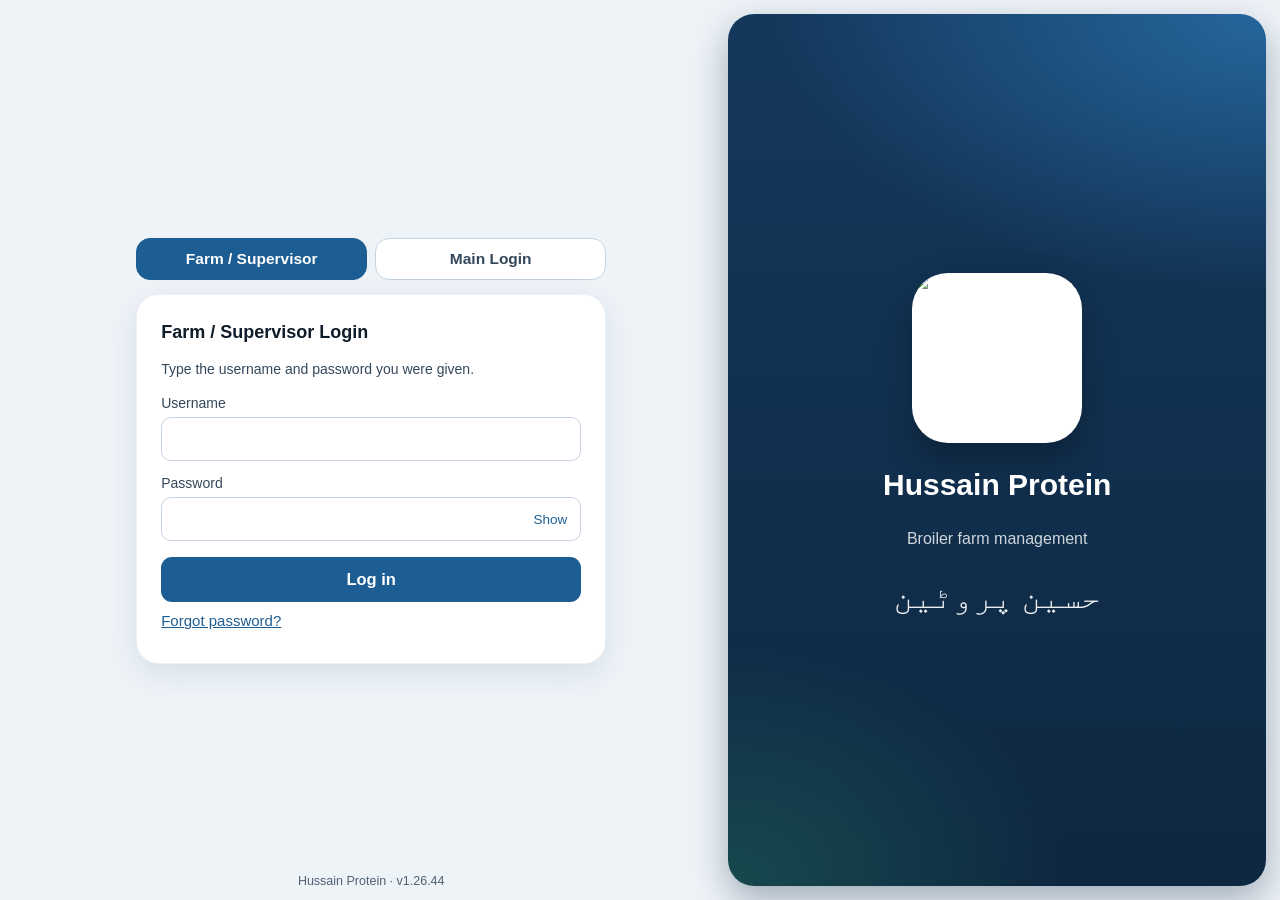
==== commit 3dbf06de: "Live 1.26.44: breed standard, flock comparison, salary search, report line graphs, Windows layout fi" ====
--- a/live/web/farm.html
+++ b/live/web/farm.html
@@ -75,7 +75,7 @@
   --bad:#b23a2e; --bad-soft:#f8e3e0;
   --f-display:"Jameel Noori","Noto Nastaliq Urdu",serif;
   --f-body:"Jameel Noori","Segoe UI",Tahoma,sans-serif;
-  --f-num:ui-monospace,"Roboto Mono",monospace;
+  --f-num:"Segoe UI",Roboto,Arial,sans-serif;
 }
 @media (prefers-color-scheme:dark){:root:not([data-theme="light"]){
   --bg:#121815; --surface:#1b231f; --fg:#e6ece8; --muted:#9aa8a1; --line:#2d3833;
@@ -307,7 +307,7 @@
 .fcalc{background:var(--accent-soft);border:2px solid var(--accent);border-radius:10px;padding:10px 12px;font-family:"IBM Plex Sans","Segoe UI",Arial,sans-serif;font-size:14.5px;line-height:1.7;direction:ltr;color:var(--fg)}
 .fcalc b{font-size:17px}
 .pdfbtn{background:var(--head);color:#fff}
-.lefttag{display:block;color:var(--bad);font-size:11px;font-weight:700}
+.lefttag{display:inline;color:var(--bad);font-size:12px;font-weight:700;cursor:pointer;white-space:nowrap}
 table.fdt tr.left td{background:var(--feed-soft)}
 .salebox{border:2px solid var(--accent);border-radius:10px;padding:10px;display:flex;flex-direction:column;gap:8px;background:var(--accent-soft)}
 .sline{display:flex;justify-content:space-between;align-items:center;gap:8px;background:var(--surface);border-radius:8px;padding:6px 10px;font-size:15px}
@@ -431,7 +431,7 @@
 #flBtn:active{transform:scale(.92)}
 #flBtn::before{content:"";position:absolute;left:0;right:0;top:0;height:5px;background:linear-gradient(90deg,#1f7a4d,#2fa36b)}
 #flBtn svg{width:20px;height:20px;margin-top:3px}
-#flBtn span{font-size:13px;font-weight:700;line-height:1.1;white-space:nowrap}#flBtn b{font-size:15px;line-height:1;font-family:ui-monospace,"Roboto Mono",monospace}
+#flBtn span{font-size:13px;font-weight:700;line-height:1.1;white-space:nowrap}#flBtn b{font-size:15px;line-height:1;font-family:"Segoe UI",Roboto,Arial,sans-serif}
 </style>
 
 <div class="wrap">
@@ -458,6 +458,7 @@
       <label for="sFeed">سٹور میں فیڈ (بیگ)<input id="sFeed" inputmode="decimal" placeholder="مثلاً 100"></label>
       <label for="sNo">فلاک نمبر<input id="sNo" inputmode="numeric" placeholder="مثلاً 2"></label>
       <label for="sCo">چوزوں کی کمپنی<input id="sCo" class="txt" maxlength="40" placeholder="مثلاً Sultan"></label>
+      <label for="sBr">نسل (چوزہ)<select id="sBr"><option value="">—</option><option value="ross">Ross 308</option><option value="cobb">Cobb 500</option></select></label>
     </div>
     <div class="row">
       <button class="save" id="sGo" type="button">فلاک شروع کریں</button>
@@ -753,7 +754,10 @@
       </section>
       <section style="display:flex;flex-direction:column;gap:8px" aria-label="Salary record">
         <h2 class="en">Salary Record</h2>
+        <div class="row spbar sqbar" id="sqBar"><input id="sqQ" class="txt" type="search" autocomplete="off" placeholder="Worker name"><span class="sqdr"><small>From</small><input id="sqD1" type="date"><small>To</small><input id="sqD2" type="date"></span></div>
         <div class="tablewrap"><table id="saTable" class="fdt"></table></div>
+        <button class="save" id="sqPdf" type="button" hidden>⬇ Download PDF</button>
+        <div class="toast pdftoast" id="sqToast" role="status"></div>
         <div class="legend">Double-tap a row to edit or delete it.</div>
       </section>
       <section class="card" aria-label="Labour charges">
@@ -803,7 +807,7 @@
       <section class="card"><div class="dayhead"><h2 class="en">2. Feed Summary (bags)</h2></div><div class="tablewrap"><table class="fdt mntab" id="mnFeed"></table></div></section>
       <section class="card" id="mnSaleCard"><div class="dayhead"><h2 class="en">3. Income (Sale)</h2></div><div class="tablewrap"><table class="fdt mntab" id="mnSale"></table></div></section>
       <section class="card"><div class="dayhead"><h2 class="en" id="mnExpH">4. Expenses</h2><span class="daybadge num" id="mnGrand"></span></div><div class="tablewrap"><table class="fdt mntab" id="mnExp"></table></div><div class="legend">Tap a line to open its section.</div></section>
-      <section class="card" id="mnResCard"><div class="dayhead"><h2 class="en">5. Result</h2></div><div class="ccrow"><button type="button" id="ccBtn" class="save">Check Cost</button><button type="button" id="plBtn" class="save">Calculate Profit</button></div><label for="mnAvgW">Average Weight (g) · optional<input id="mnAvgW" class="txt" inputmode="decimal" placeholder="Empty = newest weight (Sale or FCR)"></label><div class="row"><button class="ghost" id="mnAvgSave" type="button">Save Weight</button></div><div class="toast" id="mnAvgToast" role="status"></div><div class="tablewrap"><table class="fdt mntab" id="mnRes"></table></div></section>
+      <section class="card" id="mnResCard"><div class="dayhead"><h2 class="en">5. Result</h2></div><div class="ccrow"><button type="button" id="ccBtn" class="save">Check Cost</button><button type="button" id="plBtn" class="save">Calculate Profit</button><button type="button" id="fcBtn" class="save" hidden>📊 Flock Comparison</button></div><label for="mnAvgW">Average Weight (g) · optional<input id="mnAvgW" class="txt" inputmode="decimal" placeholder="Empty = newest weight (Sale or FCR)"></label><div class="row"><button class="ghost" id="mnAvgSave" type="button">Save Weight</button></div><div class="toast" id="mnAvgToast" role="status"></div><div class="tablewrap"><table class="fdt mntab" id="mnRes"></table></div></section>
     </div>
     <div id="vSale" dir="ltr" class="spend" style="display:none">
       <nav class="tabs" role="tablist" aria-label="Sale parts">
@@ -1094,8 +1098,9 @@
       <div class="grid" id="fiBox">
         <label for="fiNo">فلاک نمبر<input id="fiNo" inputmode="numeric"></label>
         <label for="fiCo">چوزوں کی کمپنی<input id="fiCo" class="txt" maxlength="40"></label>
+        <label for="fiBr">نسل (چوزہ)<select id="fiBr"><option value="">—</option><option value="ross">Ross 308</option><option value="cobb">Cobb 500</option></select></label>
       </div>
-      <div class="row"><button class="ghost" id="fiSave" type="button">فلاک نمبر / کمپنی محفوظ کریں</button></div>
+      <div class="row"><button class="ghost" id="fiSave" type="button">فلاک نمبر / کمپنی / نسل محفوظ کریں</button></div>
       <div class="toast" id="fiToast" role="status"></div>
       <div class="legend">فلاک مکمل ہو گیا؟ نیا فلاک شروع کرنے سے پرانا ریکارڈ محفوظ رہتا ہے۔</div>
       <button class="ghost" id="newFlock" type="button">نیا فلاک شروع کریں</button>
@@ -1347,6 +1352,9 @@
   finally{host.remove()}
 }
 
+// v1.29: official breed standards, as-hatched body weight (g) by day 0-56. Ross 308: Aviagen Broiler Performance Objectives 2022. Cobb 500: Cobb500 Broiler Performance & Nutrition Supplement 2022.
+const BREEDS={ross:{n:"Ross 308",w:[44,62,81,102,125,151,181,213,249,288,330,376,425,477,533,592,655,720,789,860,935,1012,1092,1174,1258,1345,1434,1524,1616,1710,1805,1901,1999,2097,2196,2296,2396,2496,2597,2697,2798,2898,2998,3097,3197,3295,3393,3490,3586,3681,3776,3869,3961,4052,4142,4230,4318]},cobb:{n:"Cobb 500",w:[42,55,71,90,112,138,168,202,240,283,330,382,440,503,570,639,711,786,864,945,1029,1116,1205,1296,1390,1486,1583,1682,1783,1886,1989,2094,2200,2306,2413,2521,2629,2738,2846,2954,3062,3170,3278,3384,3490,3595,3699,3801,3902,4001,4099,4195,4289,4380,4470,4557,4641]}};
+const breedOf=()=>flock&&flock.raw&&BREEDS[flock.raw.breed]||null;
 function weekRows(hist){
   const bag=flock.bagKg||50, out=[];let adj=0;
   const maxW=hist.length?Math.ceil(hist[hist.length-1].day/7):0;
@@ -1368,10 +1376,11 @@
 // v1.22: FCR table html (farm FCR section and the supervisor data page)
 function fcrHtml(rows,supSet){
   const d=x=>x==null?"—":F(x);
-  let h="<thead><tr><th>ہفتہ</th><th>Total Bird</th><th>Weekly Feed</th><th>Total Feed</th><th>Weekly Mortality</th><th>Total Mortality</th><th>Remaining Bird</th><th>Weekly Weight (گرام)</th><th>Total Weight (کلو)</th><th>FCR</th></tr></thead><tbody>";
-  h+=rows.map(r=>`<tr data-week="${r.w}" class="${r.full?"":"part"}"><td class="num">${r.w}${r.full?"":"*"}</td><td class="num">${F(r.placed)}</td><td class="num calc">${F(r.wFeed)}</td><td class="num calc">${F(r.tFeed)}${r.man?`<span class="sale" style="color:var(--feed)">خود لکھی</span>`:""}</td><td class="num calc">${F(r.wMort)}${r.mMan?`<span class="sale" style="color:var(--feed)">خود لکھی</span>`:""}</td><td class="num calc">${F(r.tMort)}</td><td class="num calc">${F(r.rem)}</td><td class="num">${d(r.wt)}${supSet&&supSet.has(r.w)?`<span class="sale" style="color:var(--feed)">سپروائزر</span>`:""}</td><td class="num calc">${d(r.totW)}</td><td class="num calc fcrv">${r.fcr==null?"—":r.fcr.toFixed(2)}</td></tr>`).join("");
-  if(!rows.length)h+=`<tr><td colspan="10" class="empty">روز کا اندراج شروع ہوتے ہی یہاں ہفتے بنتے جائیں گے۔</td></tr>`;
-  else if(rows.some(r=>!r.full))h+=`<tr><td colspan="10" class="empty" style="text-align:right">* یہ ہفتہ ابھی پورا نہیں ہوا، نمبر اب تک کے ہیں۔ فیڈ کالم بیگ میں ہیں۔</td></tr>`;
+  const B=breedOf(),sd=r=>B?B.w[Math.min(r.full?r.w*7:r.to,B.w.length-1)]:null;
+  let h=`<thead><tr><th>ہفتہ</th><th>Total Bird</th><th>Weekly Feed</th><th>Total Feed</th><th>Weekly Mortality</th><th>Total Mortality</th><th>Remaining Bird</th><th>Weekly Weight (گرام)</th>${B?`<th>${B.n} (گرام)</th><th>فرق</th>`:""}<th>Total Weight (کلو)</th><th>FCR</th></tr></thead><tbody>`;
+  h+=rows.map(r=>`<tr data-week="${r.w}" class="${r.full?"":"part"}"><td class="num">${r.w}${r.full?"":"*"}</td><td class="num">${F(r.placed)}</td><td class="num calc">${F(r.wFeed)}</td><td class="num calc">${F(r.tFeed)}${r.man?`<span class="sale" style="color:var(--feed)">خود لکھی</span>`:""}</td><td class="num calc">${F(r.wMort)}${r.mMan?`<span class="sale" style="color:var(--feed)">خود لکھی</span>`:""}</td><td class="num calc">${F(r.tMort)}</td><td class="num calc">${F(r.rem)}</td><td class="num">${d(r.wt)}${supSet&&supSet.has(r.w)?`<span class="sale" style="color:var(--feed)">سپروائزر</span>`:""}</td>${B?(()=>{const st=sd(r),df=r.wt&&st?Math.round((r.wt-st)/st*100):null;return `<td class="num calc">${F(st)}</td><td class="num calc" style="font-weight:700;color:${df==null?"inherit":df<0?"#c0392b":"#1f7a4d"}">${df==null?"—":(df>0?"+":"")+df+"%"}</td>`})():""}<td class="num calc">${d(r.totW)}</td><td class="num calc fcrv">${r.fcr==null?"—":r.fcr.toFixed(2)}</td></tr>`).join("");
+  if(!rows.length)h+=`<tr><td colspan="${B?12:10}" class="empty">روز کا اندراج شروع ہوتے ہی یہاں ہفتے بنتے جائیں گے۔</td></tr>`;
+  else if(rows.some(r=>!r.full))h+=`<tr><td colspan="${B?12:10}" class="empty" style="text-align:right">* یہ ہفتہ ابھی پورا نہیں ہوا، نمبر اب تک کے ہیں۔ فیڈ کالم بیگ میں ہیں۔</td></tr>`;
   return h+"</tbody>";
 }
 const supWk=w=>supw[flockId+"_w"+String(w).padStart(2,"0")]||null;
@@ -1702,17 +1711,17 @@
   return rptPdf(inner,(fin&&wk?"FCR Report with Final - ":fin?"Final FCR Report - ":"FCR Report - ")+dmy(todayISO()).replace(/\//g,"-"),dl,toast);
 }
 /* v1.26.43: full report graphs - daily mortality, daily feed eaten, weekly average weight */
-function rptBars(title,unit,pts,color,line){if(!pts.length)return "";const W=720,H=190,L=46,B=26,T=16,mx=Math.max(...pts.map(p=>p.v),1),n=pts.length,bw=(W-L-8)/n,y=v=>T+(H-T-B)*(1-v/mx);
+function rptBars(title,unit,pts,color,line,cw){if(!pts.length)return "";const W=cw||720,H=190,L=46,B=26,T=16,mx=Math.max(...pts.map(p=>p.v),1),n=pts.length,bw=(W-L-8)/n,y=v=>T+(H-T-B)*(1-v/mx);
   let g=`<svg xmlns="http://www.w3.org/2000/svg" width="${W}" height="${H}" viewBox="0 0 ${W} ${H}" style="display:block;margin:4px 0 10px">`;
   [0,.5,1].forEach(f=>{const v=mx*f,yy=y(v);g+=`<line x1="${L}" x2="${W-4}" y1="${yy}" y2="${yy}" stroke="#e3e9ef"/><text x="${L-6}" y="${yy+4}" font-size="11" text-anchor="end" fill="#6b7b8b">${F(Math.round(v))}</text>`});
-  if(line){let d="";pts.forEach((p,i)=>{const cx=L+bw*i+bw/2;d+=(i?"L":"M")+cx.toFixed(1)+" "+y(p.v).toFixed(1);g+=`<circle cx="${cx.toFixed(1)}" cy="${y(p.v).toFixed(1)}" r="4" fill="${color}"/><text x="${cx.toFixed(1)}" y="${(y(p.v)-8).toFixed(1)}" font-size="11" text-anchor="middle" fill="#173f66">${F(p.v)}</text>`});g+=`<path d="${d}" fill="none" stroke="${color}" stroke-width="2.5"/>`}
+  if(line){let d="";const ls=Math.max(1,Math.ceil(n/16)),rr=n>16?2.6:4;pts.forEach((p,i)=>{const cx=L+bw*i+bw/2;d+=(i?"L":"M")+cx.toFixed(1)+" "+y(p.v).toFixed(1);g+=`<circle cx="${cx.toFixed(1)}" cy="${y(p.v).toFixed(1)}" r="${rr}" fill="${color}"/>`;if(i%ls&&i!==n-1&&i!==pts.findIndex(q=>q.v===mx))return;g+=`<text x="${cx.toFixed(1)}" y="${(y(p.v)-8).toFixed(1)}" font-size="11" text-anchor="middle" fill="#173f66">${F(p.v)}</text>`});g+=`<path d="${d}" fill="none" stroke="${color}" stroke-width="2.5"/>`}
   else pts.forEach((p,i)=>{const x=L+bw*i+bw*.12,h=Math.max(0,H-B-y(p.v));g+=`<rect x="${x.toFixed(1)}" y="${y(p.v).toFixed(1)}" width="${(bw*.76).toFixed(1)}" height="${h.toFixed(1)}" fill="${color}" rx="1.5"/>`});
   const st=Math.max(1,Math.ceil(n/16));pts.forEach((p,i)=>{if(i%st&&i!==n-1)return;g+=`<text x="${(L+bw*i+bw/2).toFixed(1)}" y="${H-8}" font-size="11" text-anchor="middle" fill="#6b7b8b">${esc(p.l)}</text>`});
-  const tot=line?"":` · Total ${F(r2(pts.reduce((a,p)=>a+p.v,0)))} ${unit}`;
+  const tot=unit==="g"?"":` · Total ${F(r2(pts.reduce((a,p)=>a+p.v,0)))} ${unit}`;
   return `<h4 style="font-size:15px;color:#173f66">Graph · ${esc(title)}${tot}</h4>`+g+"</svg>"}
 function rptCharts(){const h=compute(days);const m=h.map(r=>({l:String(r.day),v:r.m24||0})),f=h.map(r=>({l:String(r.day),v:r2(r.f24||0)}));
   const w=Object.values(weeks).filter(x=>x.weight>0&&x.week).sort((a,b)=>a.week-b.week).map(x=>({l:"Week "+x.week,v:x.weight}));
-  const out=rptBars("Daily Mortality (birds) · by day","birds",m,"#d64545")+rptBars("Daily Feed Eaten (bags) · by day","bags",f,"#1c5d93")+rptBars("Average Weight (g) · by week","g",w,"#2e8b57",1);
+  const out=rptBars("Daily Mortality (birds) · by day","birds",m,"#d64545",1)+rptBars("Daily Feed Eaten (bags) · by day","bags",f,"#1c5d93",1)+rptBars("Average Weight (g) · by week","g",w,"#2e8b57",1);
   return out}
 async function fullReport(withMoney,toast){
   const dl=window.claude?.use?await window.claude.use("downloads"):null;
@@ -1729,12 +1738,12 @@
   if(!withMoney){const d=document.createElement("div");d.innerHTML=res;d.querySelectorAll("tr").forEach(r=>{const k=(r.cells[0]||{}).textContent||"";if(!/^(Grand Total Expenses|Cost per Bird|Average Weight|Birds \(chicks|Total Weight|Cost per kg$)/.test(k))r.remove()});res=d.innerHTML}
   const secs=(sel)=>[...document.querySelectorAll(sel)].map(el=>{const t=el.querySelector("table").cloneNode(true);t.querySelectorAll(".drvc").forEach(c=>c.remove());t.querySelectorAll(".dcs").forEach(c=>c.colSpan-=1);return `<h4>${esc(el.querySelector(".mbdname").textContent)} · ${esc(el.querySelector(".mbdtot").textContent)}</h4><table class="${t.className}">${t.innerHTML}</table>`}).join("");
   const inner=`<div class="rh"><span class="rlogo"><img src="img/logo-1024.png" alt=""><b>HUSSAIN PROTEIN GROUP</b></span><div><div class="u">${esc(shedNm)}</div><small>Flock start ${dateFor(1)} · Report ${dmy(todayISO()).replace(/\//g,"-")}</small></div></div>
-    <style>.rsum table{width:auto!important;min-width:380px;max-width:520px}.rsum td:first-child{padding-right:24px}</style>
-    <h3>Main Summary</h3><div class="rsum">${T("mnFlock")}</div>
-    <h3>Feed Summary (bags)</h3><div class="rsum">${T("mnFeed")}</div>
-    ${withMoney?`<h3>Income (Sale)</h3><div class="rsum">${T("mnSale")}</div>`:""}
-    <h3>Expenses · ${esc($("mnGrand").textContent)}</h3><div class="rsum">${T("mnExp")}</div>
-    <h3>Result</h3><div class="rsum">${res}</div>
+    <style>.rsum{width:520px;margin:0 auto}.rsum table{width:100%!important}.rsum td:first-child{padding-right:24px}</style>
+    <div class="rsum"><h3>Main Summary</h3>${T("mnFlock")}</div>
+    <div class="rsum"><h3>Feed Summary (bags)</h3>${T("mnFeed")}</div>
+    ${withMoney?`<div class="rsum"><h3>Income (Sale)</h3>${T("mnSale")}</div>`:""}
+    <div class="rsum"><h3>Expenses · ${esc($("mnGrand").textContent)}</h3>${T("mnExp")}</div>
+    <div class="rsum"><h3>Result</h3>${res}</div>
     ${rptCharts()}
     <h3 class="ur">روزانہ رپورٹ: فیڈ (بیگ)</h3><div class="rtl">${hFeed}</div>
     <h3 class="ur">روزانہ رپورٹ: برڈ</h3><div class="rtl">${hBird}</div>
@@ -1749,6 +1758,44 @@
     ${withMoney?`<h3>Sale · ${esc($("slAll").textContent)}</h3>${secs("#slDealers .slsec")||"<p>No sale yet.</p>"}${kvehs.length?`<h3>Kanda Sale · ${esc($("kdAll").textContent)}</h3>${secs("#kdDealers .kdsec")}`:""}${gsales.length?`<h3>General Sale · ${esc($("gsAll").textContent)}</h3>${T("gsTable")}`:""}`:""}
     <div class="rfoot">Hussain Protein · Report made on ${dmy(todayISO())}</div>`;
   return rptPdf(inner,"Hussain Protein Report - "+dmy(todayISO()).replace(/\//g,"-"),dl,toast);
+}
+// v1.29: Flock Comparison PDF (all flocks side by side). Opens each flock in turn (same maths as Main), then comes back.
+async function flockCmpData(prog){
+  const back=flockId,money=moneyOK(),wait=ms=>new Promise(r=>setTimeout(r,ms));
+  const val=(id,re)=>{const t=$(id);if(!t)return "";const r=[...t.querySelectorAll("tr")].find(r=>r.cells.length>1&&re.test((r.cells[0].textContent||"").trim()));return r?(r.cells[1].textContent||"").trim():""};
+  const num=x=>{const m=String(x||"").replace(/,/g,"").match(/-?\d+(\.\d+)?/);return m?+m[0]:null};
+  const res=[];
+  try{
+    for(let i=0;i<allFlocks.length;i++){const f=allFlocks[i];
+      prog(i+1,allFlocks.length);
+      if(flockId!==f.id)openFlock(f.id);
+      for(let k=0;k<60&&!(flock&&flockId===f.id&&(days.length||k>25));k++)await wait(100);
+      await wait(900);renderMain();
+      const h=compute(days),last=h[h.length-1]||null,placed=flock.placed||0,mort=last?last.mTot:0,wk=weekRows(h).filter(r=>r.fcr!=null).pop(),M=window.__mn||{},C=costKg(M.fb||0,M.grand||0);
+      res.push({no:f.no||(i+1),live:f.id===liveFlock,start:f.start,end:last?dateFor(last.day):"",day:last?last.day:0,placed,mort,mp:placed?mort/placed*100:0,
+        sold:days.reduce((a,d)=>a+(d.sold||0),0),eat:last?r2(last.fTot):0,wt:C.g||null,fcr:wk?wk.fcr:null,kg:num(val("mnSale",/^Weight Sold/)),sale:M.sRs||0,grand:M.grand||0,ck:C.cost||null});
+    }
+  }finally{if(flockId!==back)openFlock(back);await wait(400);try{renderMain()}catch(e){}}
+  return res}
+function flockCmpHtml(res,cw){const money=moneyOK();
+  const cols=(a,n)=>{const o=[];for(let i=0;i<a.length;i+=n)o.push(a.slice(i,i+n));return o};
+  const rowsDef=[["Flock Start",r=>dmy(r.start).replace(/\//g,"-")],["Last Day",r=>r.end?r.end+" · Day "+r.day:"..."],["Chicks Placed",r=>F(r.placed)],["Total Mortality",r=>F(r.mort)],["Mortality %",r=>r.mp.toFixed(2)+"%"],["Birds Sold",r=>F(r.sold)],["Feed Eaten (bags)",r=>F(r.eat)],["Average Weight (g)",r=>r.wt?F(r.wt):"..."],["FCR",r=>r.fcr==null?"...":r.fcr.toFixed(2)]]
+    .concat(money?[["Weight Sold (kg)",r=>r.kg?F(r.kg):"..."],["Total Sale (Rs)",r=>F(r.sale)],["Total Expenses (Rs)",r=>F(r.grand)],["Cost per kg",r=>r.ck?F(r.ck):"..."],["Profit / Loss (Rs)",r=>{const p=Math.round(r.sale-r.grand);return (p<0?"− ":"")+F(Math.abs(p))},1]]:[["Total Expenses (Rs)",r=>F(r.grand)],["Cost per kg",r=>r.ck?F(r.ck):"..."]]);
+  const tbl=g=>`<table class="fdt"><thead><tr><th></th>${g.map(r=>`<th class="num">Flock ${esc(String(r.no))}${r.live?" (running)":""}</th>`).join("")}</tr></thead><tbody>${rowsDef.map(([l,fn,t])=>`<tr${t?' class="tot"':""}><td>${l}</td>${g.map(r=>`<td class="num">${fn(r)}</td>`).join("")}</tr>`).join("")}</tbody></table>`;
+  const L=r=>"Flock "+r.no;
+  const charts=rptBars("Mortality % · by flock","%",res.map(r=>({l:L(r),v:r2(r.mp)})),"#d64545",1,cw)+rptBars("FCR · by flock","",res.filter(r=>r.fcr!=null).map(r=>({l:L(r),v:r2(r.fcr)})),"#1c5d93",1,cw)+
+    (money?rptBars("Profit / Loss (Rs thousand) · by flock","",res.map(r=>({l:L(r),v:Math.round((r.sale-r.grand)/1000)})),"#2e8b57",1,cw):"");
+  return {tables:cols(res,5).map(tbl).join("<div style='height:10px'></div>"),charts}}
+async function flockCmpPdf(toast){
+  const dl=window.claude?.use?await window.claude.use("downloads"):null;
+  if(!dl){toast("PDF download is not available here.",true);return}
+  if(!allFlocks.length){toast("No flock yet.",true);return}
+  try{await pdfLibs()}catch(e){toast("Could not load the PDF maker. Please close and open the app again.",true);return}
+  const res=await flockCmpData((i,n)=>toast("Flock "+i+" of "+n+"…")),H=flockCmpHtml(res);
+  const inner=`<div class="rh"><span class="rlogo"><img src="img/logo-1024.png" alt=""><b>HUSSAIN PROTEIN GROUP</b></span><div><div class="u">${esc(shedNm)}</div><small>Flock Comparison · ${res.length} flocks · Report ${dmy(todayISO()).replace(/\//g,"-")}</small></div></div>
+    <h3>Flock Comparison</h3>${H.tables}${H.charts}
+    <div class="rfoot">Hussain Protein · Report made on ${dmy(todayISO())}</div>`;
+  return rptPdf(inner,"Flock Comparison - "+dmy(todayISO()).replace(/\//g,"-"),dl,toast);
 }
 async function rptPdf(inner,file,dl,toast){
   const W=794,H=1123,PX=34,PY=32, box=document.createElement("div");
@@ -1856,7 +1903,7 @@
   const X=saX(), C=saFeedCalc(), till=saPayDate()||todayISO(), tSal=r2(people.reduce((a,x)=>a+saTotal(x),0));
   const adv=Math.round(sups.filter(x=>x.type!=="break").reduce((a,x)=>a+(x.amount||0),0)), cach=X.caching||0, bird=X.birdfee||0, gross=Math.round(tSal+cach+C.amt+bird);
   let h=`<thead><tr><th>Sr</th><th>Name &amp; Work</th><th>Joining Date</th><th class="r">Salary</th><th class="r">Days (till ${dmy(till).slice(0,5)})</th><th class="r">Extra</th><th class="r">Total Salary</th></tr></thead><tbody>`;
-  h+=people.map((x,i)=>{const d=saDays(x);return `<tr><td>${i+1}</td><td>${esc(x.name)}${x.leave?"<br><b>Left "+dmy(x.leave)+"</b>":""}</td><td>${x.join?dmy(x.join).slice(0,5):"..."}</td><td class="r">${F(x.salary)}</td><td class="r">${d==null?"...":F(d)}</td><td class="r">${saEx(x)}</td><td class="r">${d==null&&!x.extra?"...":F(saTotal(x))}</td></tr>`}).join("");
+  h+=people.map((x,i)=>{const d=saDays(x);return `<tr><td>${i+1}</td><td>${esc(x.name)}${x.leave?" <b>(Left "+dmy(x.leave).slice(0,5)+")</b>":""}</td><td>${x.join?dmy(x.join).slice(0,5):"..."}</td><td class="r">${F(x.salary)}</td><td class="r">${d==null?"...":F(d)}</td><td class="r">${saEx(x)}</td><td class="r">${d==null&&!x.extra?"...":F(saTotal(x))}</td></tr>`}).join("");
   h+=`<tr class="bt"><td colspan="6">Total Salaries (Rs)</td><td class="r">${F(tSal)}</td></tr>`;
   return billPdf({title:"Salary",info:[["Salary",saPayDate()?"Made with Salary Date "+dmy(saPayDate()):"Not made yet (counted till "+dmy(till)+")"],["Report Date",dmy(todayISO())]],
     table:h+"</tbody>",sum:[["Total Salaries",F(tSal)],["Caching",F(cach)],["Feed"+(C.rate!=null?" ("+F(C.bags)+" bags × "+F(C.rate)+")":""),F(C.amt)],["Bird Fee",F(bird)],["Total",F(gross)],["Less: Advance (Supervisor)","− "+F(adv)],["Net Salary","Rs "+F(Math.round(gross-adv))]],
@@ -2010,7 +2057,7 @@
   const pb=$("plBtn");if(pb){pb.textContent=showPL?"Hide Profit":"Calculate Profit";pb.className=showPL?"ghost":"save"}
   mnTiles();
   // v1.22: the farm login sees Sale and Profit on Main only when the main login allows it (per farm)
-  const mo=moneyOK();$("mnSaleCard").hidden=$("mnResCard").hidden=!mo;$("mnExpH").textContent=(mo?"4":"3")+". Expenses";
+  const mo=moneyOK();$("mnSaleCard").hidden=$("mnResCard").hidden=!mo;if($("fcBtn"))$("fcBtn").hidden=allFlocks.length<2;$("mnExpH").textContent=(mo?"4":"3")+". Expenses";
 }
 // cost per kg of live weight: average weight typed in Main, else the last weekly weight of the FCR section
 /* v1.26.43: today's average weight estimate from the growth between the last two weekly weights */
@@ -2316,14 +2363,27 @@
 }
 const saPayDate=()=>saX().payDate||"";
 // a person who left the job is counted only till the Leaving Date
-const saDays=(x,pay=saPayDate()||todayISO())=>{const end=x.leave&&x.leave<pay?x.leave:pay;return x.join&&end&&end>=x.join?Math.round((Date.parse(end)-Date.parse(x.join))/864e5)+1:null};
-const saLeftTag=x=>x.leave?`<span class="lefttag">Left ${dmy(x.leave)}</span>`:"";
+// v1.29: leaving day is NOT counted; the salary date (or To date) IS counted
+const saDaysR=(x,from,to)=>{if(!x.join||!to)return null;const st=from&&from>x.join?from:x.join;const dd=(a,b)=>Math.round((Date.parse(b)-Date.parse(a))/864e5);if(x.leave&&x.leave<=to)return x.leave>st?dd(st,x.leave):0;return to>=st?dd(st,to)+1:0};
+const saDays=(x,pay=saPayDate()||todayISO())=>{const d=saDaysR(x,null,pay);return d==null?null:(d===0&&!(x.leave&&x.leave<=pay)?null:d)};
+const saLeftTag=x=>x.leave?` <span class="lefttag" role="button" tabindex="0" data-id="${esc(x.id)}" data-d="${dmy(x.leave).slice(0,5)}">${saLeftOpen.has(x.id)?"(Left "+dmy(x.leave).slice(0,5)+")":"(Left)"}</span>`:"";const saLeftOpen=new Set();
 const saTotal=(x,pay)=>{const d=saDays(x,pay);return (d==null?0:Math.round((x.salary||0)/30*d))+Math.round(x.extra||0)};
 const saEx=x=>x.extra?F(Math.round(x.extra)):"";
 let saDay=todayISO();setInterval(()=>{if(todayISO()!==saDay){saDay=todayISO();try{renderSal();if(view==="main")renderMain()}catch(e){}}},60000);
 /* v1.25: a Main with the "Set sale rates" right may also write the labour Feed Rate and Make / Clear Salary */
 const salRW=()=>HPMODE==="ro"&&!!window.hpRates&&!oldView&&!!flockId;
 const saX=()=>sals.find(x=>x.kind==="extras"&&x.flock===flockId)||{};
+function saQ(){const q=($("sqQ").value||"").trim(),a=$("sqD1").value,b=$("sqD2").value;if(!q&&!a&&!b)return null;
+  const from=a||"",to=b||saPayDate()||todayISO(),ql=q.toLowerCase();
+  const people=sals.filter(x=>x.kind==="person"&&(!q||String(x.name||"").toLowerCase().includes(ql))).sort((x,y)=>(x.seq||0)-(y.seq||0)||(x.createdAt||"").localeCompare(y.createdAt||""));
+  const rows=people.map(x=>{const d=saDaysR(x,from,to);return {x,d,t:d==null?0:Math.round((x.salary||0)/30*d)}});
+  const lab=(from?dmy(from):"Joining")+" to "+dmy(to);const sal=rows.reduce((a,r)=>a+r.t,0),X=saX(),ch=q?null:{c:X.caching||0,f:saFeedCalc().amt||0,b:X.birdfee||0};return {q,from,to,rows,sal,ch,tot:sal+(ch?Math.round(ch.c+ch.f+ch.b):0),lab,file:(q?q+" - ":"All Labour - ")+lab.replace(/\//g,"-")}}
+function saQHtml(f){let h=`<thead><tr><th>Name &amp; Work</th><th>Joining Date</th><th class="amt">Salary</th><th class="amt">Days<br><small style="font-weight:400">${f.from?dmy(f.from).slice(0,5)+" – ":"till "}${dmy(f.to).slice(0,5)}</small></th><th class="amt">Total Salary</th></tr></thead><tbody>`;
+  h+=f.rows.map(r=>`<tr data-sa="${esc(r.x.id)}"${r.x.leave?' class="left"':""}><td class="w"><div>${esc(r.x.name)}${saLeftTag(r.x)}</div></td><td class="num">${r.x.join?dmy(r.x.join).slice(0,5):"..."}</td><td class="num amt">${F(r.x.salary)}</td><td class="num amt">${r.d==null?"...":F(r.d)}</td><td class="num amt">${F(r.t)}</td></tr>`).join("");
+  return h+(f.rows.length?`<tr class="tot"><td colspan="4">Total Salaries (Rs)</td><td class="num amt">${F(f.sal)}</td></tr>`+(f.ch?`<tr><td colspan="4">Caching</td><td class="num amt">${F(f.ch.c)}</td></tr><tr><td colspan="4">Feed</td><td class="num amt">${F(f.ch.f)}</td></tr><tr><td colspan="4">Bird Fee</td><td class="num amt">${F(f.ch.b)}</td></tr><tr class="tot"><td colspan="4">Total (Rs)</td><td class="num amt">${F(f.tot)}</td></tr>`:""):`<tr><td colspan="5" class="empty">No worker with this name.</td></tr>`)+"</tbody>"}
+function saQPdf(pt){const t=typeof pt==="function"?pt:(m,e)=>toast("sqToast",m,e),f=saQ();if(!f){t("Write a name or pick dates first.",true);return}if(!f.rows.length){t("No worker with this name.",true);return}
+  let h=`<thead><tr><th>Sr</th><th>Name &amp; Work</th><th>Joining Date</th><th class="r">Salary</th><th class="r">Days</th><th class="r">Total Salary</th></tr></thead><tbody>`+f.rows.map((r,i)=>`<tr><td>${i+1}</td><td>${esc(r.x.name)}${r.x.leave?" <b>(Left "+dmy(r.x.leave).slice(0,5)+")</b>":""}</td><td>${r.x.join?dmy(r.x.join).slice(0,5):"..."}</td><td class="r">${F(r.x.salary)}</td><td class="r">${r.d==null?"...":F(r.d)}</td><td class="r">${F(r.t)}</td></tr>`).join("")+`<tr class="bt"><td colspan="5">Total Salaries (Rs)</td><td class="r">${F(f.sal)}</td></tr>`;
+  return billPdf({title:"Salary"+(f.q?" · "+f.q:" · All Labour"),info:[["Dates",f.lab],["Report Date",dmy(todayISO())]],table:h+"</tbody>",sum:f.ch?[["Workers",F(f.rows.length)],["Total Salaries",F(f.sal)],["Caching",F(f.ch.c)],["Feed",F(f.ch.f)],["Bird Fee",F(f.ch.b)],["Total","Rs "+F(f.tot)]]:[["Workers",F(f.rows.length)],["Total Salaries","Rs "+F(f.sal)]],file:"Salary - "+f.file,fit:1},t)}
 function renderSal(){
   const people=sals.filter(x=>x.kind==="person").sort((a,b)=>(a.seq||0)-(b.seq||0)||(a.createdAt||"").localeCompare(b.createdAt||""));
   const tSal=r2(people.reduce((a,x)=>a+saTotal(x),0)), adv=Math.round(sups.filter(x=>x.type!=="break").reduce((a,x)=>a+(x.amount||0),0));
@@ -2334,7 +2394,7 @@
   const till=saPayDate()||todayISO();h=h.replace("<th class=\"amt\">Days</th>","<th class=\"amt\">Days<br><small style=\"font-weight:400\">till "+dmy(till).slice(0,5)+"</small></th>");
   h+=people.map(x=>`<tr data-sa="${esc(x.id)}"${x.leave?' class="left"':""}><td class="w"><div>${esc(x.name)}${saLeftTag(x)}</div></td><td class="num">${x.join?dmy(x.join).slice(0,5):"..."}</td><td class="num amt">${F(x.salary)}</td><td class="num amt d1">${d1(x)?F(d1(x)):"..."}</td><td class="num amt">${saDays(x)==null?"...":F(saDays(x))}</td><td class="num amt">${saEx(x)}</td><td class="num amt">${saDays(x)==null&&!x.extra?"...":F(saTotal(x))}</td></tr>`).join("");
   h+=people.length?`<tr class="tot"><td colspan="3">Total Salaries (Rs)</td><td class="num amt d1" title="All working staff, one day">${F(d1T)}</td><td colspan="2"></td><td class="num amt">${F(tSal)}</td></tr>`:`<tr><td colspan="7" class="empty">No salaries yet. Add the first person above.</td></tr>`;
-  $("saTable").innerHTML=h+"</tbody>";
+  const sqf=saQ();$("saTable").innerHTML=sqf?saQHtml(sqf):h+"</tbody>";$("sqPdf").hidden=!sqf;
   const row=(l,v,c)=>`<tr${c?` class="${c}"`:""}><td>${l}</td><td class="num amt">${v}</td></tr>`;
   $("saFinal").innerHTML=`<thead><tr><th>Item</th><th class="amt">Rs</th></tr></thead><tbody>`+row("Total Salaries",F(tSal))+row("Caching",F(cach))+row("Feed",F(feed))+row("Bird Fee",F(bird))+row("Total",F(gross),"tot")+row("Less: Advance (Supervisor)","− "+F(adv))+row("Net Salary",F(net),"tot")+"</tbody>";
   if(document.activeElement===null||!["saCach","saFRate","saBird","saFHand"].includes(document.activeElement.id)){$("saCach").value=X.caching??"";$("saFRate").value=X.feedrate??"";$("saBird").value=X.birdfee??"";$("saFHand").value=X.feedManual?(X.feed??""):""}
@@ -2611,7 +2671,7 @@
   unFlock=ref.onSnapshot(s=>{
     if(!s.exists)return;
     const d=s.data(); flock={start:d.start,placed:d.placed,openFeed:d.openFeed,bagKg:d.bagKg||50,raw:d};
-    if(document.activeElement!==$("fiNo")&&document.activeElement!==$("fiCo")){$("fiNo").value=d.no||"";$("fiCo").value=d.company||""}
+    if(document.activeElement!==$("fiNo")&&document.activeElement!==$("fiCo")){$("fiNo").value=d.no||"";$("fiCo").value=d.company||"";$("fiBr").value=d.breed||""}
     setStatus(""); showMain(); loadEntry(); render();
   },e=>setStatus("ریکارڈ لوڈ نہیں ہو سکا۔ صفحہ دوبارہ کھولیں۔",true));
   unDays=ref.collection("days").onSnapshot(s=>{
@@ -2636,12 +2696,12 @@
 }
 
 $("sGo").addEventListener("click",async()=>{
-  const start=$("sStart").value, placed=iNum($("sPlaced").value), openFeed=fNum($("sFeed").value), no=iNum($("sNo").value)||null, company=$("sCo").value.trim();
+  const start=$("sStart").value, placed=iNum($("sPlaced").value), openFeed=fNum($("sFeed").value), no=iNum($("sNo").value)||null, company=$("sCo").value.trim(); const breed=$("sBr").value;
   if(!start||!placed){toast("sToast","تاریخ اور آئے چوزوں کی تعداد لازمی ہے۔",true);return}
   if(!db){toast("sToast","ڈیٹا محفوظ کرنے کی سہولت دستیاب نہیں۔",true);return}
   $("sGo").disabled=true;
   const id="f"+start.replace(/-/g,"")+"-"+Date.now().toString(36);
-  const ok=await write(db.doc("flocks/"+id),{start,placed,openFeed,bagKg:50,shed:"1",no,company,createdAt:new Date().toISOString()})
+  const ok=await write(db.doc("flocks/"+id),{start,placed,openFeed,bagKg:50,shed:"1",no,company,breed,createdAt:new Date().toISOString()})
         && await write(db.doc("config/app"),{currentFlock:id,legacyFlock:legacyFlock||liveFlock||id});
   $("sGo").disabled=false;
   if(!ok){toast("sToast","محفوظ نہیں ہو سکا، دوبارہ کوشش کریں۔",true);return}
@@ -2650,7 +2710,7 @@
 $("fiSave").addEventListener("click",async()=>{
   if(!flockId||!db)return;
   const no=iNum($("fiNo").value)||null, company=$("fiCo").value.trim();
-  if(!flock||!flock.raw)return;const ok=await write(db.doc("flocks/"+flockId),{...flock.raw,no,company});
+  if(!flock||!flock.raw)return;const breed=$("fiBr").value;const ok=await write(db.doc("flocks/"+flockId),{...flock.raw,no,company,breed});
   toast("fiToast",ok?"محفوظ ہو گیا۔":"محفوظ نہیں ہو سکا۔",!ok);
 });
 $("sCancel").addEventListener("click",()=>{if(flock)showMain()});
@@ -2691,7 +2751,7 @@
 $("navDaily").addEventListener("click",()=>setView("daily"));
 $("navMain").addEventListener("click",()=>setView("main"));
 $("spQ").addEventListener("input",()=>renderSpend());
-$("suQ").addEventListener("input",()=>renderSup());$("suQPdf").addEventListener("click",suSearchPdf);
+$("suQ").addEventListener("input",()=>renderSup());$("sqQ").addEventListener("input",()=>renderSal());document.addEventListener("click",e=>{const t=e.target.closest&&e.target.closest(".lefttag");if(!t)return;e.stopPropagation();const id=t.dataset.id;saLeftOpen.has(id)?saLeftOpen.delete(id):saLeftOpen.add(id);document.querySelectorAll(".lefttag").forEach(g=>{if(g.dataset.id===id)g.textContent=saLeftOpen.has(id)?"(Left "+g.dataset.d+")":"(Left)"})},true);document.addEventListener("dblclick",e=>{if(e.target.closest&&e.target.closest(".lefttag"))e.stopPropagation()},true);["sqD1","sqD2"].forEach(i=>$(i).addEventListener("change",()=>renderSal()));$("sqPdf").addEventListener("click",()=>saQPdf());$("suQPdf").addEventListener("click",suSearchPdf);
 $("suCal").addEventListener("click",()=>{suDateOn=!suDateOn;const b=$("suCal");b.setAttribute("aria-pressed",suDateOn);b.classList.toggle("on",suDateOn);$("suQ").hidden=suDateOn;$("suDR").hidden=!suDateOn;
   if(suDateOn&&!$("suD1").value&&!$("suD2").value){const t=todayISO();$("suD1").value=t.slice(0,8)+"01";$("suD2").value=t}renderSup()});
 ["suD1","suD2"].forEach(i=>$(i).addEventListener("change",()=>renderSup()));
@@ -2806,6 +2866,7 @@
 function pdfItems(){
   const L=[],it=(k,c,t,sub,run,o={})=>L.push({k,c,t,sub,run,...o}),txt=(e,s)=>{const x=e&&e.querySelector(s);return x?x.textContent.trim():""};
   if(view==="main")it("r","#1c5d93","Full Report PDF","اس فارم کا مکمل ریکارڈ ایک PDF میں",pt=>fullReport(moneyOK(),pt));
+  if(view==="main"&&allFlocks.length>1)it("c","#173f66","Flock Comparison","سب فلاکوں کا موازنہ · ایک PDF",pt=>flockCmpPdf(pt));
   if(view==="daily"){
     it("d","#1c5d93","روزانہ رپورٹ","فیڈ، برڈ، میڈیسن، FCR",pt=>dailyPdf(pt));
     it("b","#1f7a4d","برڈ سیل","بیچے گئے برڈز کی لسٹ",birdSalePdf);
@@ -2817,6 +2878,7 @@
     const sf=spFilter(),q=sf?(sf.q||sf.lab):"";if(q)it("q","#0f6b73","Spendings · "+q,sf.q?"تلاش والی لسٹ کی PDF":"ان تاریخوں کے اخراجات کی PDF",spSearchPdf);
     it("s","#1c5d93","Spendings","اوپر تلاش میں نام لکھیں (مثلاً Petrol)، پھر یہاں اس کی PDF",null,{hint:1,hide:!!q});
     it("u","#8a5a12","Supervisor Advance","سپروائزر کو دی گئی رقم",supPdf);
+    {const f=spPart==="sal"&&saQ();if(f)it("q","#0f6b73","Salary · "+(f.q||"All Labour"),"تلاش والی تنخواہ کی PDF · "+f.lab,saQPdf)}
     it("u","#1f7a4d","Salary","تنخواہ کی پوری شیٹ",salaryPdf);
   }
   if(view==="med"){
@@ -3233,7 +3295,7 @@
 $("tFeed").addEventListener("click",()=>setTab("feed"));$("tBird").addEventListener("click",()=>setTab("bird"));
 $("newFlock").addEventListener("click",()=>{$("confirmBox").hidden=false;$("newFlock").hidden=true});
 $("confirmNo").addEventListener("click",()=>{$("confirmBox").hidden=true;$("newFlock").hidden=false});
-$("confirmNew").addEventListener("click",()=>{$("confirmBox").hidden=true;$("newFlock").hidden=false;$("sStart").value="";const pn=flock&&flock.raw&&+flock.raw.no;$("sNo").value=pn?pn+1:"";$("sCo").value="";showSetup(true)});
+$("confirmNew").addEventListener("click",()=>{$("confirmBox").hidden=true;$("newFlock").hidden=false;$("sStart").value="";const pn=flock&&flock.raw&&+flock.raw.no;$("sNo").value=pn?pn+1:"";$("sCo").value="";$("sBr").value=flock&&flock.raw&&flock.raw.breed||"";showSetup(true)});
 
 try{const v=localStorage.getItem("hpg-view");if(["spend","daily","feed","med","main","sale"].includes(v))view=v}catch(e){}
 if(HPMODE==="sup")view="daily";
@@ -3519,6 +3581,7 @@
 setInterval(()=>{sync();if(!mq.matches)return;document.querySelectorAll(".tablewrap").forEach(w=>{const t=w.querySelector("table");if(!t||!w.getClientRects().length)return;const wide=t.scrollWidth>w.clientWidth+1;if(wide!==w.classList.contains("hpwide"))w.classList.toggle("hpwide",wide)})},700);
 function setup(){for(const [f,h] of forms()){if(f.dataset.hpf)continue;f.dataset.hpf=1;
  const s=strip(h);f.before(s);s.onclick=()=>{fold(f,false);const i=f.querySelector("input:not([type=date]),textarea");if(i)i.focus()};
+ const bx=document.createElement("button");bx.type="button";bx.className="hpbotx";bx.textContent="▲ اینٹری بند کریں";bx.onclick=()=>{fold(f,true);const h=(heads(f)[0]||[])[0]||f.previousElementSibling;if(h)setTimeout(()=>{const r=h.getBoundingClientRect();if(r.top<0||r.top>innerHeight)h.scrollIntoView({behavior:"smooth",block:"center"})},60)};f.appendChild(bx);
  const x=document.createElement("button");x.type="button";x.className="hpfoldx";x.textContent="چھپائیں ⇥";x.onclick=()=>fold(f,true);
  const hd=f.querySelector(":scope>.dayhead");if(hd)hd.appendChild(x);else{const r=document.createElement("div");r.className="hpfxrow";r.appendChild(x);f.prepend(r)}
  fold(f,(mq.matches||f.id!=="entryCard")&&!supOn(f));
@@ -3767,7 +3830,7 @@
 #hpDay .sp{position:absolute;left:0;right:0;bottom:0;margin:0 auto;max-width:460px;max-height:80vh;overflow:auto;background:#f4f7fa;border-radius:26px 26px 0 0;padding:12px 14px calc(22px + env(safe-area-inset-bottom));box-shadow:0 -4px 22px rgba(0,0,0,.22);direction:rtl;animation:hpUp .26s cubic-bezier(.2,.9,.3,1.1)}
 #hpDay .sp::before{content:"";display:block;width:46px;height:5px;border-radius:9px;background:#c5d1dd;margin:0 auto 10px}
 #hpDay .hd{display:flex;align-items:center;gap:10px;background:linear-gradient(135deg,#173f66,#1c5d93);color:#fff;border-radius:20px;padding:10px 12px;margin-bottom:12px}
-#hpDay .hd .t{flex:1;text-align:center}#hpDay .hd b{display:block;font-size:19px}#hpDay .hd small{font-family:ui-monospace,"Roboto Mono",monospace;font-size:13px;opacity:.85}
+#hpDay .hd .t{flex:1;text-align:center}#hpDay .hd b{display:block;font-size:19px}#hpDay .hd small{font-family:"Segoe UI",Roboto,Arial,sans-serif;font-size:13px;opacity:.85}
 #hpDay .hd button{width:40px;height:40px;border-radius:12px;border:0;background:rgba(255,255,255,.16);color:#fff;font-size:18px;cursor:pointer}
 #hpDay .hd button:disabled{opacity:.3;cursor:default}
 #hpDay .ln{display:flex;align-items:flex-start;gap:12px;background:#fff;border-radius:16px;padding:12px 14px;margin-bottom:8px;box-shadow:0 1px 4px rgba(23,63,102,.08);animation:hpIn .25s ease both}
@@ -3776,14 +3839,14 @@
 #hpDay .ln div{flex:1;min-width:0}#hpDay .ln small{display:block;color:#5b6b7b;font-size:13.5px}
 #hpDay .ln b{font-size:17px;color:#173f66;font-family:"Segoe UI",Roboto,sans-serif}
 #hpDay .ln ul{margin:4px 0 0;padding:0;list-style:none}#hpDay .ln li{display:flex;justify-content:space-between;gap:10px;padding:3px 0;border-top:1px dashed #e1e8ef;font-size:15px;color:#173f66}#hpDay .ln li:first-child{border-top:0}
-#hpDay .ln li span:last-child{font-family:ui-monospace,"Roboto Mono",monospace;color:#1f7a4d;white-space:nowrap;direction:ltr}
+#hpDay .ln li span:last-child{font-family:"Segoe UI",Roboto,Arial,sans-serif;color:#1f7a4d;white-space:nowrap;direction:ltr}
 #hpDay .none{text-align:center;color:#6b7b8b;padding:22px 10px;background:#fff;border-radius:16px;font-size:15px}
 #hpDay .cl{display:block;width:100%;margin-top:6px;border:0;border-radius:14px;padding:11px;background:#e3ebf3;color:#173f66;font:inherit;font-size:15px;cursor:pointer}
 .hpdaytap{cursor:pointer}
 #hpDayM{display:flex;gap:4px;background:#e3ebf3;border-radius:14px;padding:4px;margin:0 auto 12px;max-width:240px}
 #hpDayM button{flex:1;border:0;border-radius:11px;padding:8px;background:transparent;color:#173f66;font:inherit;font-size:16px;cursor:pointer}
 #hpDayM button[aria-pressed=true]{background:#fff;box-shadow:0 1px 4px rgba(23,63,102,.18);font-weight:700}
-#hpDay .hd small .rg{display:block;font-size:12.5px;opacity:.9;margin-top:2px}#hpDay .ln small.dd{display:inline}#hpDay .cnt{color:#8a99a8;font-size:12.5px;margin-inline-start:6px}#hpDay .dd{color:#8a99a8;font-family:ui-monospace,monospace;font-size:12px;margin-inline-end:4px}
+#hpDay .hd small .rg{display:block;font-size:12.5px;opacity:.9;margin-top:2px}#hpDay .ln small.dd{display:inline}#hpDay .cnt{color:#8a99a8;font-size:12.5px;margin-inline-start:6px}#hpDay .dd{color:#8a99a8;font-family:"Segoe UI",Roboto,Arial,sans-serif;font-size:12px;margin-inline-end:4px}
 #hpDay .ln.go{cursor:pointer;align-items:center}#hpDay .ln.go:hover{box-shadow:0 2px 10px rgba(23,63,102,.16)}#hpDay .ln .ar{font-style:normal;color:#9aa9b8;font-size:22px;align-self:center}
 #hpDay li.go{cursor:pointer;border-radius:8px;padding-inline:6px;margin-inline:-6px}#hpDay li.go:hover,#hpDay li.go:active{background:#eef5f0}
 #hpDay li.go em{font-style:normal;color:#9aa9b8;font-size:16px}
@@ -3873,9 +3936,9 @@
 #hpChart .gt{display:flex;align-items:center;justify-content:space-between;font-size:14px;color:#173f66;margin:8px 0 2px}#hpChart .gt b{font-size:15px;font-weight:600;color:#5b6b7b;font-weight:600}
 #hpChart svg{display:block;width:100%;height:auto;direction:ltr}
 #hpChart .bar{fill:#9cb8d3;cursor:pointer}#hpChart .bar.hi{fill:#d64545}#hpChart .bar:hover{fill:#1c5d93}#hpChart .bar.hi:hover{fill:#a82b2b}
-#hpChart .ax{font:10px ui-monospace,monospace;fill:#8a99a8}#hpChart .gl{stroke:#eef2f6}
+#hpChart .ax{font:10px "Segoe UI",Roboto,Arial,sans-serif;fill:#8a99a8}#hpChart .gl{stroke:#eef2f6}
 #hpChart .fl{fill:none;stroke:#e08a1e;stroke-width:2.2}#hpChart .fpart{stroke-dasharray:5 4;opacity:.6}#hpChart .fa{fill:rgba(224,138,30,.12)}#hpChart .dot{fill:#e08a1e;cursor:pointer}
-#hpChartInfo{display:flex;flex-wrap:wrap;align-items:baseline;gap:4px 14px;background:#f1f6fb;border:1px solid #d6e3ef;border-radius:12px;padding:8px 12px;margin:8px 0 2px;font-size:15px;color:#173f66}#hpChartInfo b{font-family:"Segoe UI",Roboto,sans-serif}#hpChartInfo .dt{font-family:ui-monospace,monospace;font-size:12.5px;color:#6b7b8b}#hpChartInfo small{color:#6b7b8b;font-size:12.5px}
+#hpChartInfo{display:flex;flex-wrap:wrap;align-items:baseline;gap:4px 14px;background:#f1f6fb;border:1px solid #d6e3ef;border-radius:12px;padding:8px 12px;margin:8px 0 2px;font-size:15px;color:#173f66}#hpChartInfo b{font-family:"Segoe UI",Roboto,sans-serif}#hpChartInfo .dt{font-family:"Segoe UI",Roboto,Arial,sans-serif;font-size:12.5px;color:#6b7b8b}#hpChartInfo small{color:#6b7b8b;font-size:12.5px}
 #hpChart .bar.sel{fill:#1c5d93}#hpChart .bar.hi.sel{fill:#a82b2b}#hpChart .dot.sel{r:5;fill:#b8650a}
 #hpChart .lg{display:flex;gap:14px;font-size:12.5px;color:#5b6b7b;margin-top:4px}#hpChart .lg i{display:inline-block;width:10px;height:10px;border-radius:3px;margin-inline-end:5px;vertical-align:-1px}
 .hpFeedWarn{font-family:"Jameel Noori","Segoe UI",sans-serif;display:flex;align-items:center;gap:12px;border-radius:16px;padding:12px 14px;margin:10px 0;direction:rtl;background:#fff4e0;border:1px solid #f3c27a;color:#7a4a00;font-size:15.5px;line-height:1.5;box-shadow:0 2px 8px rgba(224,138,30,.15)}
@@ -3915,10 +3978,10 @@
  h.forEach((r,i)=>{f+=`<circle class="dot" data-day="${r.day}" cx="${pts[i][0]}" cy="${pts[i][1]}" r="${n>30?2.2:3}"><title>دن ${r.day}: ${N(r.f24)} بیگ</title></circle>${lab(i)}`});f+="</svg>";
  const last=h[h.length-1];
  return `<h3>روز کا حال</h3><div class="sub">کسی دن پر ٹیپ کریں تو اس دن کی تفصیل نیچے آئے گی</div>
- <div class="gt"><span>روز کی مورٹیلٹی</span><b>آخری دن: <span style="font-family:ui-monospace,monospace">${N(last.m24)}</span></b></div>${m}
+ <div class="gt"><span>روز کی مورٹیلٹی</span><b>آخری دن: <span style="font-family:"Segoe UI",Roboto,Arial,sans-serif">${N(last.m24)}</span></b></div>${m}
  <div class="lg"><span><i style="background:#9cb8d3"></i>عام دن</span><span><i style="background:#d64545"></i>عام سے بہت زیادہ</span></div>
  <div id="hpChartInfo" hidden></div>
- <div class="gt"><span>روز کی کھائی گئی فیڈ (بیگ)</span><b>${(()=>{const c=h.filter(r=>r.fd>0&&r.fn>0),lc=c[c.length-1];return lc&&lc!==last?`آخری مکمل دن (${lc.day}): <span style="font-family:ui-monospace,monospace">${N(lc.f24)}</span>`:`آخری دن: <span style="font-family:ui-monospace,monospace">${N(last.f24)}</span>`})()}</b></div>${f}${h.length>1&&!(last.fd>0&&last.fn>0)?`<div class="lg"><span><i style="background:none;border-top:2px dashed #e08a1e;height:0;margin-top:4px"></i>دن ${last.day} ابھی ادھورا (رات کی فیڈ باقی)</span></div>`:""}`}
+ <div class="gt"><span>روز کی کھائی گئی فیڈ (بیگ)</span><b>${(()=>{const c=h.filter(r=>r.fd>0&&r.fn>0),lc=c[c.length-1];return lc&&lc!==last?`آخری مکمل دن (${lc.day}): <span style="font-family:"Segoe UI",Roboto,Arial,sans-serif">${N(lc.f24)}</span>`:`آخری دن: <span style="font-family:"Segoe UI",Roboto,Arial,sans-serif">${N(last.f24)}</span>`})()}</b></div>${f}${h.length>1&&!(last.fd>0&&last.fn>0)?`<div class="lg"><span><i style="background:none;border-top:2px dashed #e08a1e;height:0;margin-top:4px"></i>دن ${last.day} ابھی ادھورا (رات کی فیڈ باقی)</span></div>`:""}`}
 function up(){try{
  if(typeof flock==="undefined"||!flock||!Array.isArray(days))return;
  const h=rows(),k=[flockId,oldView,h.length,h.length?h[h.length-1].fRem+"|"+h[h.length-1].m24+"|"+h[h.length-1].f24:""].join("~");if(k===key)return;key=k;
@@ -4453,6 +4516,7 @@
 #ccSheet tr.mut td{color:#777}
 html body #ccSheet th{position:static!important;top:auto!important}
 </style>
+<style>#fcSheet{position:fixed;inset:0;background:rgba(0,0,0,.45);z-index:9999;display:flex;align-items:flex-end;justify-content:center}#fcSheet[hidden]{display:none}#fcSheet .ccp{background:#fff;width:100%;max-width:900px;max-height:92vh;overflow:auto;border-radius:20px 20px 0 0;padding:16px;box-sizing:border-box}@media (min-width:1000px){#fcSheet{align-items:center}#fcSheet .ccp{border-radius:20px}}#fcSheet .cchd{display:flex;align-items:center}#fcSheet h2{margin:0;font-size:22px}#fcX{margin-inline-start:auto;border:0;background:#eef3f8;border-radius:10px;padding:6px 12px;font-size:18px;cursor:pointer}#fcSheet svg{width:100%;height:auto}#fcSheet h4{margin:14px 0 2px}html body #fcSheet th{position:static!important;top:auto!important}#fcWait{color:#555;padding:18px 0;text-align:center}</style><style>#fcTop{display:none}@media (min-width:1000px){#vMain{position:relative}#vMain>#fcTop:not([hidden]){display:flex;align-items:center;gap:8px;position:absolute;top:0;right:0;margin:0!important;z-index:4;height:58px;padding:0 18px;border:0;border-radius:18px;background:#fff;color:#173f66;font-weight:700;font-size:16px;box-shadow:0 3px 10px rgba(23,63,102,.22);cursor:pointer}#vMain>#fcTop:not([hidden]):active{transform:scale(.95)}#vMain:has(>#fcTop:not([hidden]))>#hpFWMain{margin-inline-end:var(--fcw,200px)!important}#vMain#vMain:has(>#fcTop:not([hidden])):not(:has(>#hpFWMain:not([hidden])))>#mnTiles{margin-inline-end:var(--fcw,200px)!important}}</style><style>@media (min-width:1280px){html:not(.hpro) .wrap:has(#vDaily[style*="contents"]):has(#entryCard:not(.hpfolded)) #entryCard{grid-row:span 2!important}html:not(.hpro) .wrap:has(#vDaily[style*="contents"]):has(#entryCard:not(.hpfolded)) #flockEnd{grid-column:1!important;align-self:start}html:not(.hpro) .wrap:has(#vDaily[style*="contents"]):has(#entryCard:not(.hpfolded)){grid-auto-flow:row dense}}</style><style>.hpbotx{display:flex;margin:14px auto 2px!important;width:auto!important;min-width:0!important;border:0;cursor:pointer;font:400 17px/1.5 "Jameel Noori","Segoe UI",sans-serif!important;color:#173f66!important;background:#eef3f8!important;border-radius:10px;padding:4px 16px!important;box-shadow:none!important}.hpfolded>.hpbotx,html.hpro .hpbotx,body.supview #entryCard>.hpbotx{display:none!important}#entryCard:not(.hpfolded)>.hpbotx{grid-column:1/-1}</style><style>#sqBar{display:flex;flex-wrap:nowrap!important;gap:6px;align-items:center;padding:4px 6px!important;margin:0!important}#sqBar>#sqQ{flex:0 0 30%;min-width:0;padding-block:6px!important;min-height:0!important}#sqBar .sqdr{display:flex;flex:1;gap:4px;align-items:center;min-width:0}#sqBar .sqdr input{flex:1;min-width:0;padding:6px 4px!important;min-height:0!important}#sqBar small{font-size:12px;white-space:nowrap}#sqPdf[hidden]{display:none!important}@media (max-width:999px){#sqBar .sqdr input{font-size:12px!important}#sqBar small{font-size:11px}}</style><div id="fcSheet" hidden dir="ltr"><div class="ccp" role="dialog" aria-label="Flock Comparison"><div class="cchd"><h2 class="en">Flock Comparison</h2><button type="button" id="fcX" aria-label="Close">✕</button></div><div id="fcBody"></div></div></div>
 <div id="ccSheet" hidden dir="ltr"><div class="ccp" role="dialog" aria-label="Check Cost"><div class="cchd"><h2 class="en">Check Cost</h2><button type="button" id="ccX" aria-label="Close">✕</button></div>
 <div class="ur" style="color:#555;margin:6px 0">ہر قسم کی بقایا بوریاں لکھیں۔ یہ صرف چیک ہے، ریکارڈ نہیں بدلے گا۔</div><div id="ccBody"></div></div></div>
 <script>
@@ -4478,6 +4542,12 @@
 function lab(){const b=$("ccBtn");if(!b)return;const on=!!ccGet()&&!wExtra.feedLeftDone;b.textContent=on?"Clear Cost":"Check Cost";b.classList.toggle("ccon",on);b.hidden=!!wExtra.feedLeftDone}
 const _rmn=renderMain;renderMain=function(){const x=_rmn.apply(this,arguments);try{lab()}catch(e){}return x};
 $("ccBtn").addEventListener("click",e=>{e.stopPropagation();if(!flock)return;if(ccGet()){try{localStorage.removeItem(ccKey())}catch(x){}renderMain();return}draw();$("ccSheet").hidden=false});
+(()=>{const v=$("vMain");if(!v)return;const t=document.createElement("button");t.type="button";t.id="fcTop";t.hidden=true;t.className="en";t.textContent="📊 Flock Comparison";v.prepend(t);t.addEventListener("click",()=>$("fcBtn").click());const sync=()=>{t.hidden=$("fcBtn").hidden||document.body.classList.contains("oldview");if(!t.hidden&&t.offsetWidth)v.style.setProperty("--fcw",(t.offsetWidth+14)+"px")};new MutationObserver(sync).observe($("fcBtn"),{attributes:true,attributeFilter:["hidden"]});new MutationObserver(sync).observe(document.body,{attributes:true,attributeFilter:["class"]});addEventListener("resize",sync);sync()})();
+$("fcX").addEventListener("click",()=>{$("fcSheet").hidden=true});
+$("fcSheet").addEventListener("click",e=>{if(e.target.id==="fcSheet")$("fcSheet").hidden=true});
+$("fcBtn").addEventListener("click",async()=>{const b=$("fcBtn"),bd=$("fcBody");if(b.disabled)return;b.disabled=true;$("fcSheet").hidden=false;bd.innerHTML='<div id="fcWait">Flock …</div>';
+  try{const res=await flockCmpData((i,n)=>{const w=$("fcWait");if(w)w.textContent="Flock "+i+" of "+n+"…"});const H=flockCmpHtml(res,Math.max(320,Math.min(860,bd.clientWidth)));bd.innerHTML='<div class="tablewrap">'+H.tables+"</div>"+H.charts}
+  catch(e){bd.innerHTML='<div id="fcWait">Could not make the comparison. Please try again.</div>'}finally{b.disabled=false}});
 $("ccX").addEventListener("click",()=>{$("ccSheet").hidden=true});
 $("ccSheet").addEventListener("click",e=>{if(e.target.id==="ccSheet")$("ccSheet").hidden=true});
 document.addEventListener("keydown",e=>{if(e.key==="Escape")$("ccSheet").hidden=true});
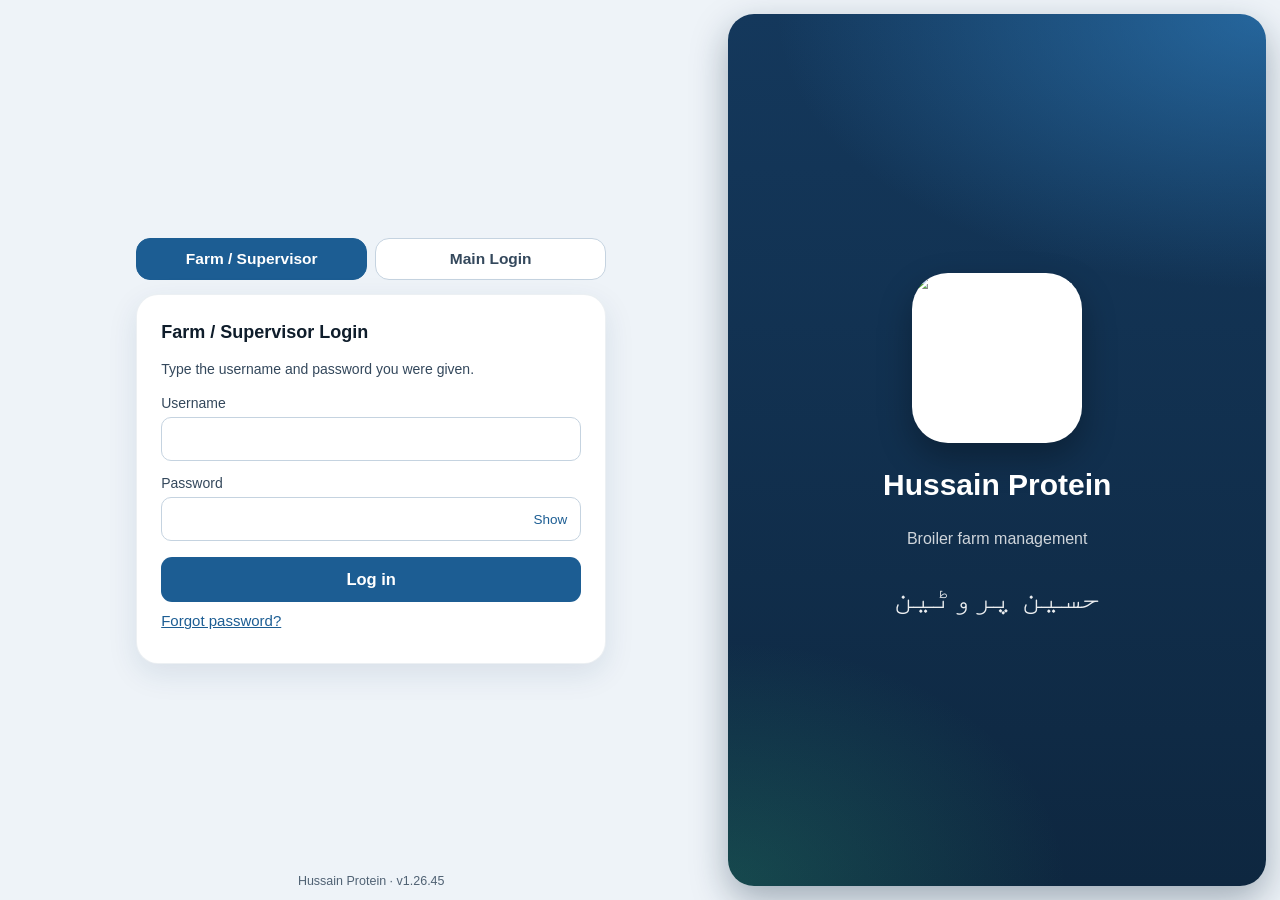
==== commit d3cf1efe: "Live 1.26.45: chick info (supervisor first screen, farm forms, Main row, flock comparison) + Arbor A" ====
--- a/live/web/farm.html
+++ b/live/web/farm.html
@@ -458,7 +458,9 @@
       <label for="sFeed">سٹور میں فیڈ (بیگ)<input id="sFeed" inputmode="decimal" placeholder="مثلاً 100"></label>
       <label for="sNo">فلاک نمبر<input id="sNo" inputmode="numeric" placeholder="مثلاً 2"></label>
       <label for="sCo">چوزوں کی کمپنی<input id="sCo" class="txt" maxlength="40" placeholder="مثلاً Sultan"></label>
-      <label for="sBr">نسل (چوزہ)<select id="sBr"><option value="">—</option><option value="ross">Ross 308</option><option value="cobb">Cobb 500</option></select></label>
+      <label for="sBr">نسل (چوزہ)<select id="sBr"><option value="">—</option><option value="ross">Ross 308</option><option value="cobb">Cobb 500</option><option value="aa">Arbor Acres Plus</option></select></label>
+      <label for="sDow">اوسط وزن (گرام)<input id="sDow" inputmode="decimal" placeholder="مثلاً 38"></label>
+      <label class="ckl">قسم<span class="ckseg en" id="sGr" data-v=""><button type="button" data-v="a">A Grade</button><button type="button" data-v="s">Starter</button></span></label>
     </div>
     <div class="row">
       <button class="save" id="sGo" type="button">فلاک شروع کریں</button>
@@ -1098,9 +1100,11 @@
       <div class="grid" id="fiBox">
         <label for="fiNo">فلاک نمبر<input id="fiNo" inputmode="numeric"></label>
         <label for="fiCo">چوزوں کی کمپنی<input id="fiCo" class="txt" maxlength="40"></label>
-        <label for="fiBr">نسل (چوزہ)<select id="fiBr"><option value="">—</option><option value="ross">Ross 308</option><option value="cobb">Cobb 500</option></select></label>
+        <label for="fiBr">نسل (چوزہ)<select id="fiBr"><option value="">—</option><option value="ross">Ross 308</option><option value="cobb">Cobb 500</option><option value="aa">Arbor Acres Plus</option></select></label>
+        <label for="fiDow">اوسط وزن (گرام)<input id="fiDow" inputmode="decimal"></label>
+        <label class="ckl">قسم<span class="ckseg en" id="fiGr" data-v=""><button type="button" data-v="a">A Grade</button><button type="button" data-v="s">Starter</button></span></label>
       </div>
-      <div class="row"><button class="ghost" id="fiSave" type="button">فلاک نمبر / کمپنی / نسل محفوظ کریں</button></div>
+      <div class="row"><button class="ghost" id="fiSave" type="button">فلاک کی معلومات محفوظ کریں</button></div>
       <div class="toast" id="fiToast" role="status"></div>
       <div class="legend">فلاک مکمل ہو گیا؟ نیا فلاک شروع کرنے سے پرانا ریکارڈ محفوظ رہتا ہے۔</div>
       <button class="ghost" id="newFlock" type="button">نیا فلاک شروع کریں</button>
@@ -1353,7 +1357,7 @@
 }
 
 // v1.29: official breed standards, as-hatched body weight (g) by day 0-56. Ross 308: Aviagen Broiler Performance Objectives 2022. Cobb 500: Cobb500 Broiler Performance & Nutrition Supplement 2022.
-const BREEDS={ross:{n:"Ross 308",w:[44,62,81,102,125,151,181,213,249,288,330,376,425,477,533,592,655,720,789,860,935,1012,1092,1174,1258,1345,1434,1524,1616,1710,1805,1901,1999,2097,2196,2296,2396,2496,2597,2697,2798,2898,2998,3097,3197,3295,3393,3490,3586,3681,3776,3869,3961,4052,4142,4230,4318]},cobb:{n:"Cobb 500",w:[42,55,71,90,112,138,168,202,240,283,330,382,440,503,570,639,711,786,864,945,1029,1116,1205,1296,1390,1486,1583,1682,1783,1886,1989,2094,2200,2306,2413,2521,2629,2738,2846,2954,3062,3170,3278,3384,3490,3595,3699,3801,3902,4001,4099,4195,4289,4380,4470,4557,4641]}};
+const BREEDS={aa:{n:"Arbor Acres Plus",w:[44,61,79,100,123,148,177,209,244,283,325,370,419,471,527,586,648,714,782,854,928,1006,1085,1168,1252,1339,1428,1518,1611,1704,1799,1895,1992,2090,2188,2287,2386,2486,2585,2684,2784,2882,2981,3079,3176,3272,3368,3462,3556,3649,3740,3831,3920,4007,4094,4179,4263]},ross:{n:"Ross 308",w:[44,62,81,102,125,151,181,213,249,288,330,376,425,477,533,592,655,720,789,860,935,1012,1092,1174,1258,1345,1434,1524,1616,1710,1805,1901,1999,2097,2196,2296,2396,2496,2597,2697,2798,2898,2998,3097,3197,3295,3393,3490,3586,3681,3776,3869,3961,4052,4142,4230,4318]},cobb:{n:"Cobb 500",w:[42,55,71,90,112,138,168,202,240,283,330,382,440,503,570,639,711,786,864,945,1029,1116,1205,1296,1390,1486,1583,1682,1783,1886,1989,2094,2200,2306,2413,2521,2629,2738,2846,2954,3062,3170,3278,3384,3490,3595,3699,3801,3902,4001,4099,4195,4289,4380,4470,4557,4641]}};
 const breedOf=()=>flock&&flock.raw&&BREEDS[flock.raw.breed]||null;
 function weekRows(hist){
   const bag=flock.bagKg||50, out=[];let adj=0;
@@ -1773,13 +1777,13 @@
       await wait(900);renderMain();
       const h=compute(days),last=h[h.length-1]||null,placed=flock.placed||0,mort=last?last.mTot:0,wk=weekRows(h).filter(r=>r.fcr!=null).pop(),M=window.__mn||{},C=costKg(M.fb||0,M.grand||0);
       res.push({no:f.no||(i+1),live:f.id===liveFlock,start:f.start,end:last?dateFor(last.day):"",day:last?last.day:0,placed,mort,mp:placed?mort/placed*100:0,
-        sold:days.reduce((a,d)=>a+(d.sold||0),0),eat:last?r2(last.fTot):0,wt:C.g||null,fcr:wk?wk.fcr:null,kg:num(val("mnSale",/^Weight Sold/)),sale:M.sRs||0,grand:M.grand||0,ck:C.cost||null});
+        sold:days.reduce((a,d)=>a+(d.sold||0),0),eat:last?r2(last.fTot):0,wt:C.g||null,fcr:wk?wk.fcr:null,kg:num(val("mnSale",/^Weight Sold/)),sale:M.sRs||0,grand:M.grand||0,ck:C.cost||null,co:f.company||"",br:f.breed||"",gr:f.grade||"",dow:f.dow??null});
     }
   }finally{if(flockId!==back)openFlock(back);await wait(400);try{renderMain()}catch(e){}}
   return res}
 function flockCmpHtml(res,cw){const money=moneyOK();
   const cols=(a,n)=>{const o=[];for(let i=0;i<a.length;i+=n)o.push(a.slice(i,i+n));return o};
-  const rowsDef=[["Flock Start",r=>dmy(r.start).replace(/\//g,"-")],["Last Day",r=>r.end?r.end+" · Day "+r.day:"..."],["Chicks Placed",r=>F(r.placed)],["Total Mortality",r=>F(r.mort)],["Mortality %",r=>r.mp.toFixed(2)+"%"],["Birds Sold",r=>F(r.sold)],["Feed Eaten (bags)",r=>F(r.eat)],["Average Weight (g)",r=>r.wt?F(r.wt):"..."],["FCR",r=>r.fcr==null?"...":r.fcr.toFixed(2)]]
+  const rowsDef=[["Flock Start",r=>dmy(r.start).replace(/\//g,"-")],["Last Day",r=>r.end?r.end+" · Day "+r.day:"..."],["Chicks Placed",r=>F(r.placed)],["Chick Company",r=>r.co?esc(r.co):"..."],["Breed",r=>BREEDS[r.br]?BREEDS[r.br].n:"..."],["Chick Type",r=>CKGR[r.gr]||"..."],["Day-old Weight (g)",r=>r.dow!=null?F(r.dow):"..."],["Total Mortality",r=>F(r.mort)],["Mortality %",r=>r.mp.toFixed(2)+"%"],["Birds Sold",r=>F(r.sold)],["Feed Eaten (bags)",r=>F(r.eat)],["Average Weight (g)",r=>r.wt?F(r.wt):"..."],["FCR",r=>r.fcr==null?"...":r.fcr.toFixed(2)]]
     .concat(money?[["Weight Sold (kg)",r=>r.kg?F(r.kg):"..."],["Total Sale (Rs)",r=>F(r.sale)],["Total Expenses (Rs)",r=>F(r.grand)],["Cost per kg",r=>r.ck?F(r.ck):"..."],["Profit / Loss (Rs)",r=>{const p=Math.round(r.sale-r.grand);return (p<0?"− ":"")+F(Math.abs(p))},1]]:[["Total Expenses (Rs)",r=>F(r.grand)],["Cost per kg",r=>r.ck?F(r.ck):"..."]]);
   const tbl=g=>`<table class="fdt"><thead><tr><th></th>${g.map(r=>`<th class="num">Flock ${esc(String(r.no))}${r.live?" (running)":""}</th>`).join("")}</tr></thead><tbody>${rowsDef.map(([l,fn,t])=>`<tr${t?' class="tot"':""}><td>${l}</td>${g.map(r=>`<td class="num">${fn(r)}</td>`).join("")}</tr>`).join("")}</tbody></table>`;
   const L=r=>"Flock "+r.no;
@@ -2024,7 +2028,7 @@
   const row=(l,v,o={})=>`<tr${o.go?` data-go="${o.go}"`:""} class="${o.c||""}"><td>${l}</td><td class="num amt${o.neg?" neg":""}">${v}</td></tr>`;
   const sold=days.reduce((a,d)=>a+(d.sold||0),0), mort=last?last.mTot:0, alive=last?last.bRem:flock.placed;
   const wk=weekRows(hist).filter(r=>r.fcr!=null).pop();
-  $("mnFlock").innerHTML="<tbody>"+row("Shed",'<span class="urf">'+esc($("shedName").textContent)+"</span>")+row("Flock Start",dateFor(1))+row("Day",last?F(last.day):dot)+row("Chicks Placed",F(flock.placed))+
+  $("mnFlock").innerHTML="<tbody>"+row("Shed",'<span class="urf">'+esc($("shedName").textContent)+"</span>")+row("Flock Start",dateFor(1))+row("Day",last?F(last.day):dot)+row("Chicks Placed",F(flock.placed))+ckRows()+
     row("Total Mortality",F(mort)+(flock.placed?" ("+(mort/flock.placed*100).toFixed(2)+"%)":""))+row("Birds Sold",F(sold))+row("Birds Alive",F(alive),{c:"tot"})+(()=>{if(!(alive>0)||(wExtra&&wExtra.finalEnd)||todayDay()<=28)return "";const w=costKg(alive,0);const e=typeof oldView!=="undefined"&&oldView?null:estW();return row("Live Weight",w.kg?F(w.kg)+" kg"+`<div class="lwsub">avg ${F(w.g)} g · ${esc(w.src)}</div>`:"...")+(e?row("Today Weight (estimate)",F(Math.round(e.g*alive/1000))+" kg"+`<div class="lwsub">avg ${F(e.g)} g · day ${e.day} · +${F(e.gain)} g/day</div>`,{c:"tot"}):"")})()+
     row("FCR"+(wk?" (week "+wk.w+")":""),wk?wk.fcr.toFixed(2):dot)+"</tbody>";
   const fIn=r2(flock.openFeed+days.reduce((a,d)=>a+(d.in||0),0)), fOut=r2(days.reduce((a,d)=>a+(d.out||0),0));
@@ -2671,7 +2675,7 @@
   unFlock=ref.onSnapshot(s=>{
     if(!s.exists)return;
     const d=s.data(); flock={start:d.start,placed:d.placed,openFeed:d.openFeed,bagKg:d.bagKg||50,raw:d};
-    if(document.activeElement!==$("fiNo")&&document.activeElement!==$("fiCo")){$("fiNo").value=d.no||"";$("fiCo").value=d.company||"";$("fiBr").value=d.breed||""}
+    if(document.activeElement!==$("fiNo")&&document.activeElement!==$("fiCo")){$("fiNo").value=d.no||"";$("fiCo").value=d.company||"";$("fiBr").value=d.breed||"";if(document.activeElement!==$("fiDow"))$("fiDow").value=d.dow??"";ckSet("fiGr",d.grade||"")}ckBox();
     setStatus(""); showMain(); loadEntry(); render();
   },e=>setStatus("ریکارڈ لوڈ نہیں ہو سکا۔ صفحہ دوبارہ کھولیں۔",true));
   unDays=ref.collection("days").onSnapshot(s=>{
@@ -2696,21 +2700,21 @@
 }
 
 $("sGo").addEventListener("click",async()=>{
-  const start=$("sStart").value, placed=iNum($("sPlaced").value), openFeed=fNum($("sFeed").value), no=iNum($("sNo").value)||null, company=$("sCo").value.trim(); const breed=$("sBr").value;
+  const start=$("sStart").value, placed=iNum($("sPlaced").value), openFeed=fNum($("sFeed").value), no=iNum($("sNo").value)||null, company=$("sCo").value.trim(); const breed=$("sBr").value, dow=ckNum($("sDow").value), grade=$("sGr").dataset.v||"";
   if(!start||!placed){toast("sToast","تاریخ اور آئے چوزوں کی تعداد لازمی ہے۔",true);return}
   if(!db){toast("sToast","ڈیٹا محفوظ کرنے کی سہولت دستیاب نہیں۔",true);return}
   $("sGo").disabled=true;
   const id="f"+start.replace(/-/g,"")+"-"+Date.now().toString(36);
-  const ok=await write(db.doc("flocks/"+id),{start,placed,openFeed,bagKg:50,shed:"1",no,company,breed,createdAt:new Date().toISOString()})
+  const ok=await write(db.doc("flocks/"+id),{start,placed,openFeed,bagKg:50,shed:"1",no,company,breed,dow,grade,ckBy:(company||breed||dow||grade)?"farm":"",createdAt:new Date().toISOString()})
         && await write(db.doc("config/app"),{currentFlock:id,legacyFlock:legacyFlock||liveFlock||id});
   $("sGo").disabled=false;
   if(!ok){toast("sToast","محفوظ نہیں ہو سکا، دوبارہ کوشش کریں۔",true);return}
-  toast("sToast","");$("sPlaced").value="";$("sFeed").value="";$("sNo").value="";$("sCo").value="";
+  toast("sToast","");$("sPlaced").value="";$("sFeed").value="";$("sNo").value="";$("sCo").value="";$("sDow").value="";ckSet("sGr","");
 });
 $("fiSave").addEventListener("click",async()=>{
   if(!flockId||!db)return;
   const no=iNum($("fiNo").value)||null, company=$("fiCo").value.trim();
-  if(!flock||!flock.raw)return;const breed=$("fiBr").value;const ok=await write(db.doc("flocks/"+flockId),{...flock.raw,no,company,breed});
+  if(!flock||!flock.raw)return;const breed=$("fiBr").value,dow=ckNum($("fiDow").value),grade=$("fiGr").dataset.v||"",R=flock.raw;const ch=(R.company||"")!==company||(R.breed||"")!==breed||(R.dow??null)!==dow||(R.grade||"")!==grade;const ok=await write(db.doc("flocks/"+flockId),{...R,no,company,breed,dow,grade,ckBy:ch?"farm":(R.ckBy||"")});
   toast("fiToast",ok?"محفوظ ہو گیا۔":"محفوظ نہیں ہو سکا۔",!ok);
 });
 $("sCancel").addEventListener("click",()=>{if(flock)showMain()});
@@ -3295,7 +3299,7 @@
 $("tFeed").addEventListener("click",()=>setTab("feed"));$("tBird").addEventListener("click",()=>setTab("bird"));
 $("newFlock").addEventListener("click",()=>{$("confirmBox").hidden=false;$("newFlock").hidden=true});
 $("confirmNo").addEventListener("click",()=>{$("confirmBox").hidden=true;$("newFlock").hidden=false});
-$("confirmNew").addEventListener("click",()=>{$("confirmBox").hidden=true;$("newFlock").hidden=false;$("sStart").value="";const pn=flock&&flock.raw&&+flock.raw.no;$("sNo").value=pn?pn+1:"";$("sCo").value="";$("sBr").value=flock&&flock.raw&&flock.raw.breed||"";showSetup(true)});
+$("confirmNew").addEventListener("click",()=>{$("confirmBox").hidden=true;$("newFlock").hidden=false;$("sStart").value="";const pn=flock&&flock.raw&&+flock.raw.no;$("sNo").value=pn?pn+1:"";$("sCo").value="";$("sBr").value=flock&&flock.raw&&flock.raw.breed||"";$("sDow").value="";ckSet("sGr","");showSetup(true)});
 
 try{const v=localStorage.getItem("hpg-view");if(["spend","daily","feed","med","main","sale"].includes(v))view=v}catch(e){}
 if(HPMODE==="sup")view="daily";
@@ -5316,5 +5320,63 @@
 })();
 </script>
 
+<script>
+/* ---------- v1.29: chick info (company, breed, day-old weight, A Grade / Starter) ---------- */
+const CKGR={a:"A Grade",s:"Starter"};
+function ckNum(v){const n=parseFloat(String(v||"").replace(/,/g,""));return n>0?Math.round(n*10)/10:null}
+function ckSet(id,v){const e=$(id);if(!e)return;e.dataset.v=v||"";e.querySelectorAll("button").forEach(b=>b.classList.toggle("on",b.dataset.v===v))}
+document.addEventListener("click",e=>{const b=e.target.closest(".ckseg button");if(!b)return;const g=b.parentElement;ckSet(g.id,g.dataset.v===b.dataset.v?"":b.dataset.v)});
+let ckOpen=false;
+function ckRows(){const R=flock&&flock.raw||{},B=BREEDS[R.breed],g=CKGR[R.grade],d=R.dow!=null&&R.dow!==""?+R.dow:null,dash="—";
+  const sum=[g,d!=null?F(d)+" g":""].filter(Boolean).join(" · ")||(B?B.n:"")||(R.company?esc(R.company):"")||dash;
+  const sub=(l,v)=>`<tr class="cksub"><td>${l}</td><td class="num amt">${v}</td></tr>`;
+  return `<tr class="ckrow"><td><span class="ckhd">Chick Info</span><span class="ckar"> ${ckOpen?"▾":"▸"}</span></td><td class="num amt">${sum}</td></tr>`+
+    sub("Chick Company",R.company?esc(R.company):dash)+sub("Breed",B?B.n:dash)+sub("Chick Type",g||dash)+
+    sub("Day-old Weight",d!=null?F(d)+" g"+`<div class="lwsub">7-day target ${F(Math.round(d*4.5))} g</div>`:dash)+
+    (R.ckBy?sub("Written by",R.ckBy==="sup"?"Supervisor":"Farm"):"")}
+document.addEventListener("click",e=>{const r=e.target.closest("#mnFlock tr.ckrow");if(!r)return;ckOpen=!ckOpen;$("mnFlock").classList.toggle("ckopen",ckOpen);const a=r.querySelector(".ckar");if(a)a.textContent=" "+(ckOpen?"▾":"▸")});
+/* company suggestions: names used in earlier flocks */
+function ckCos(list){sugData.ckCo=[...new Set(list.map(x=>(x.company||"").trim()).filter(Boolean))].sort()}
+sugData.ckCo=[];
+["sCo","fiCo"].forEach(id=>{const i=$(id);if(!i)return;const w=document.createElement("span");w.className="sugw";i.parentNode.insertBefore(w,i);w.appendChild(i);const b=document.createElement("span");b.className="sug";b.setAttribute("role","listbox");b.hidden=true;w.appendChild(b);i.setAttribute("autocomplete","off");attachSug(i,b,"ckCo")});
+setInterval(()=>{if(HPMODE!=="sup"&&allFlocks.length)ckCos(allFlocks)},3000);
+/* supervisor: first screen of a new flock until chick info is written (only the empty fields) */
+let ckSupCos=false;
+function ckMissing(){const R=flock&&flock.raw;if(!R)return [];const m=[];if(!(R.company||"").trim())m.push("co");if(!R.breed)m.push("br");if(R.dow==null||R.dow==="")m.push("dow");if(!R.grade)m.push("gr");return m}
+function ckBox(){if(HPMODE!=="sup")return;let b=$("ckBox");const m=typeof oldView!=="undefined"&&oldView?[]:ckMissing();
+  if(!b){b=document.createElement("div");b.id="ckBox";b.hidden=true;document.body.appendChild(b);b.addEventListener("click",ckSave)}
+  const on=m.length>0;b.hidden=!on;document.body.classList.toggle("ckneed",on);if(!on){b.dataset.k="";return}
+  if(b.dataset.k===m.join()+flockId)return;b.dataset.k=m.join()+flockId;
+  if(!ckSupCos&&db){ckSupCos=true;try{db.collection("ckco").onSnapshot(s=>ckCos(s.docs.map(d=>d.data())),()=>{})}catch(e){}}
+  const opt=Object.entries(BREEDS).map(([k,v])=>`<option value="${k}">${esc(v.n)}</option>`).join("");
+  b.innerHTML=`<div class="ckc" dir="rtl"><div class="ckt">${esc($("shedName").textContent)}</div><h2>چوزے کی معلومات</h2>
+   ${m.includes("co")?`<label>چوزوں کی کمپنی<span class="sugw"><input id="ckCo" class="txt" maxlength="40" autocomplete="off"><span class="sug" role="listbox" hidden></span></span></label>`:""}
+   ${m.includes("br")?`<label>نسل (چوزہ)<select id="ckBr"><option value="">—</option>${opt}</select></label>`:""}
+   ${m.includes("dow")?`<label>اوسط وزن (گرام)<input id="ckDow" inputmode="decimal"></label>`:""}
+   ${m.includes("gr")?`<label class="ckl">قسم${'<span class="ckseg en" id="ckGr" data-v=""><button type="button" data-v="a">A Grade</button><button type="button" data-v="s">Starter</button></span>'}</label>`:""}
+   <button type="button" class="save" data-ck="save">محفوظ کریں</button><div class="toast" id="ckToast" role="status"></div></div>`;
+  const ci=$("ckCo");if(ci)attachSug(ci,ci.nextElementSibling,"ckCo")}
+async function ckSave(e){if(!e.target.closest("[data-ck]")||!flock||!db)return;const m=ckMissing(),R=flock.raw,o={};
+  if(m.includes("co")){o.company=$("ckCo").value.trim();if(!o.company){toast("ckToast","کمپنی کا نام لکھیں۔",true);return}}
+  if(m.includes("br")){o.breed=$("ckBr").value;if(!o.breed){toast("ckToast","نسل چنیں۔",true);return}}
+  if(m.includes("dow")){o.dow=ckNum($("ckDow").value);if(!o.dow||o.dow>100){toast("ckToast","اوسط وزن درست لکھیں۔",true);return}}
+  if(m.includes("gr")){o.grade=$("ckGr").dataset.v;if(!o.grade){toast("ckToast","قسم چنیں۔",true);return}}
+  o.ckBy="sup";const ok=await write(db.doc("flocks/"+flockId),{...R,...o});
+  if(!ok){toast("ckToast","محفوظ نہیں ہو سکا، دوبارہ کوشش کریں۔",true);return}
+  flock.raw={...R,...o};ckBox();if(view==="main")renderMain()}
+</script>
+<style>
+.ckl{grid-column:1/-1}.ckseg{display:flex;gap:8px;margin-top:4px}.ckseg button{flex:1;padding:9px 6px;border-radius:10px;border:1px solid var(--line);background:#fff;color:var(--fg,#0f1d2b);font:700 15px "Segoe UI",Roboto,Arial,sans-serif;cursor:pointer}
+.ckseg button.on{background:var(--accent,#1c5d93);color:#fff;border-color:var(--accent,#1c5d93)}
+#mnFlock tr.ckrow{cursor:pointer}#mnFlock tr.ckrow .ckhd{color:#1c5d93;font-weight:700}#mnFlock tr.cksub{display:none}#mnFlock.ckopen tr.cksub{display:table-row}
+tr.cksub td:first-child{padding-left:22px!important;color:#4a5d70}.ckar{display:none}#mnFlock .ckar{display:inline;color:#1c5d93}
+#ckBox{position:fixed;inset:0;z-index:9000;background:var(--bg,#eef3f8);overflow:auto;padding:16px;box-sizing:border-box}#ckBox[hidden]{display:none}
+#ckBox .ckc{max-width:520px;margin:20px auto;background:#fff;border-radius:16px;box-shadow:0 2px 10px #0f1d2b14;padding:16px;display:flex;flex-direction:column;gap:10px}
+#ckBox .ckt{background:#c2410c;color:#fff;border-radius:10px;padding:6px 10px;text-align:center;font:400 18px "Jameel Noori",serif}
+#ckBox h2{margin:4px 0;font:400 24px "Jameel Noori",serif}#ckBox label{display:block;text-align:right;font:400 17px "Jameel Noori",serif}
+#ckBox input,#ckBox select{width:100%;box-sizing:border-box;margin-top:2px}#ckBox .save{width:100%}
+body.ckneed #smNav{display:none!important}
+</style>
+
 </body>
 </html>
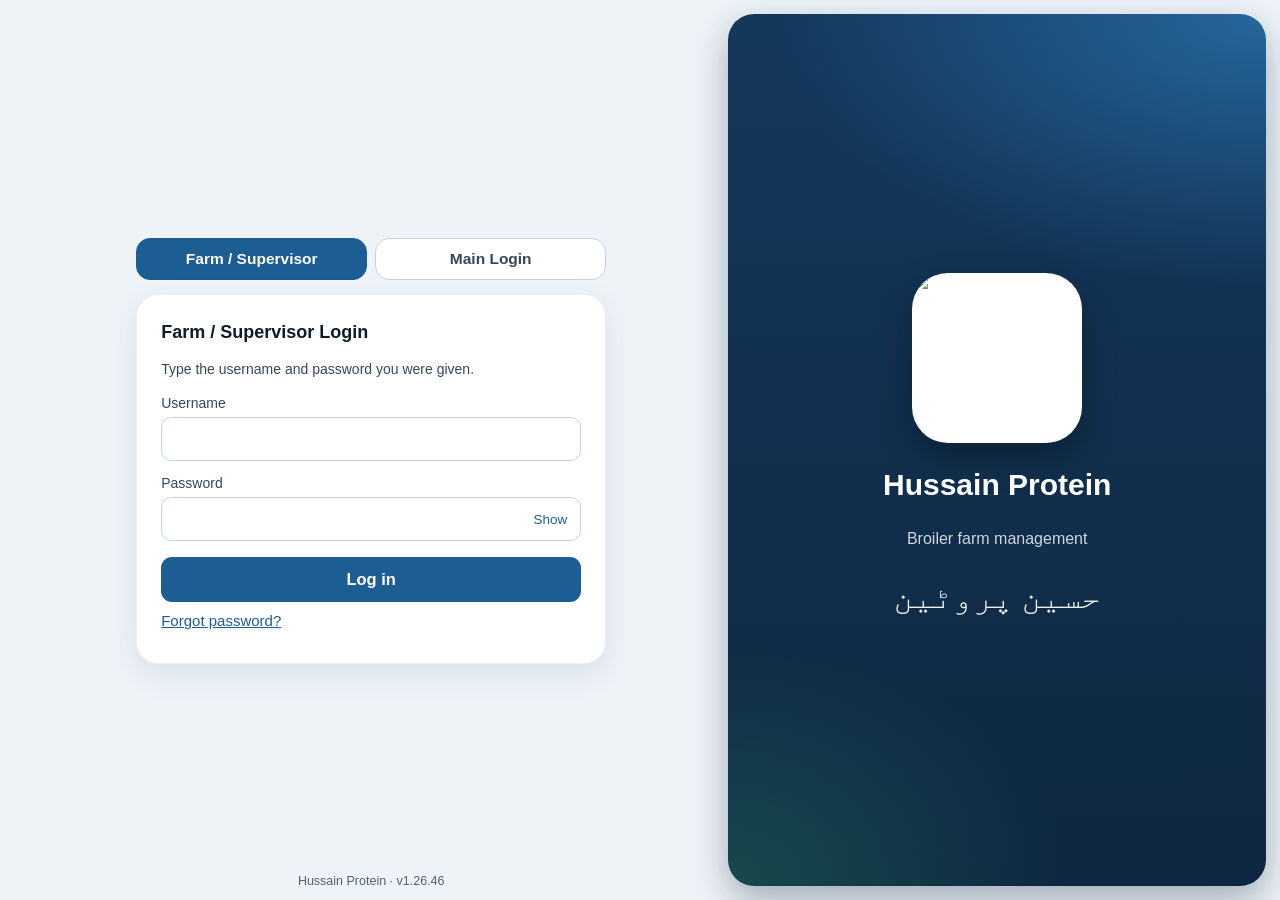
==== commit 26effcc7: "Live 1.26.46: supervisor chick info screen only on new flocks Co-Authored-By: Claude Opus 5.5 <norep" ====
--- a/live/web/farm.html
+++ b/live/web/farm.html
@@ -2705,7 +2705,7 @@
   if(!db){toast("sToast","ڈیٹا محفوظ کرنے کی سہولت دستیاب نہیں۔",true);return}
   $("sGo").disabled=true;
   const id="f"+start.replace(/-/g,"")+"-"+Date.now().toString(36);
-  const ok=await write(db.doc("flocks/"+id),{start,placed,openFeed,bagKg:50,shed:"1",no,company,breed,dow,grade,ckBy:(company||breed||dow||grade)?"farm":"",createdAt:new Date().toISOString()})
+  const ok=await write(db.doc("flocks/"+id),{start,placed,openFeed,bagKg:50,shed:"1",no,company,breed,dow,grade,ckBy:(company||breed||dow||grade)?"farm":"",ck:1,createdAt:new Date().toISOString()})
         && await write(db.doc("config/app"),{currentFlock:id,legacyFlock:legacyFlock||liveFlock||id});
   $("sGo").disabled=false;
   if(!ok){toast("sToast","محفوظ نہیں ہو سکا، دوبارہ کوشش کریں۔",true);return}
@@ -5342,7 +5342,7 @@
 setInterval(()=>{if(HPMODE!=="sup"&&allFlocks.length)ckCos(allFlocks)},3000);
 /* supervisor: first screen of a new flock until chick info is written (only the empty fields) */
 let ckSupCos=false;
-function ckMissing(){const R=flock&&flock.raw;if(!R)return [];const m=[];if(!(R.company||"").trim())m.push("co");if(!R.breed)m.push("br");if(R.dow==null||R.dow==="")m.push("dow");if(!R.grade)m.push("gr");return m}
+function ckMissing(){const R=flock&&flock.raw;if(!R||!R.ck)return [];const m=[];if(!(R.company||"").trim())m.push("co");if(!R.breed)m.push("br");if(R.dow==null||R.dow==="")m.push("dow");if(!R.grade)m.push("gr");return m}
 function ckBox(){if(HPMODE!=="sup")return;let b=$("ckBox");const m=typeof oldView!=="undefined"&&oldView?[]:ckMissing();
   if(!b){b=document.createElement("div");b.id="ckBox";b.hidden=true;document.body.appendChild(b);b.addEventListener("click",ckSave)}
   const on=m.length>0;b.hidden=!on;document.body.classList.toggle("ckneed",on);if(!on){b.dataset.k="";return}
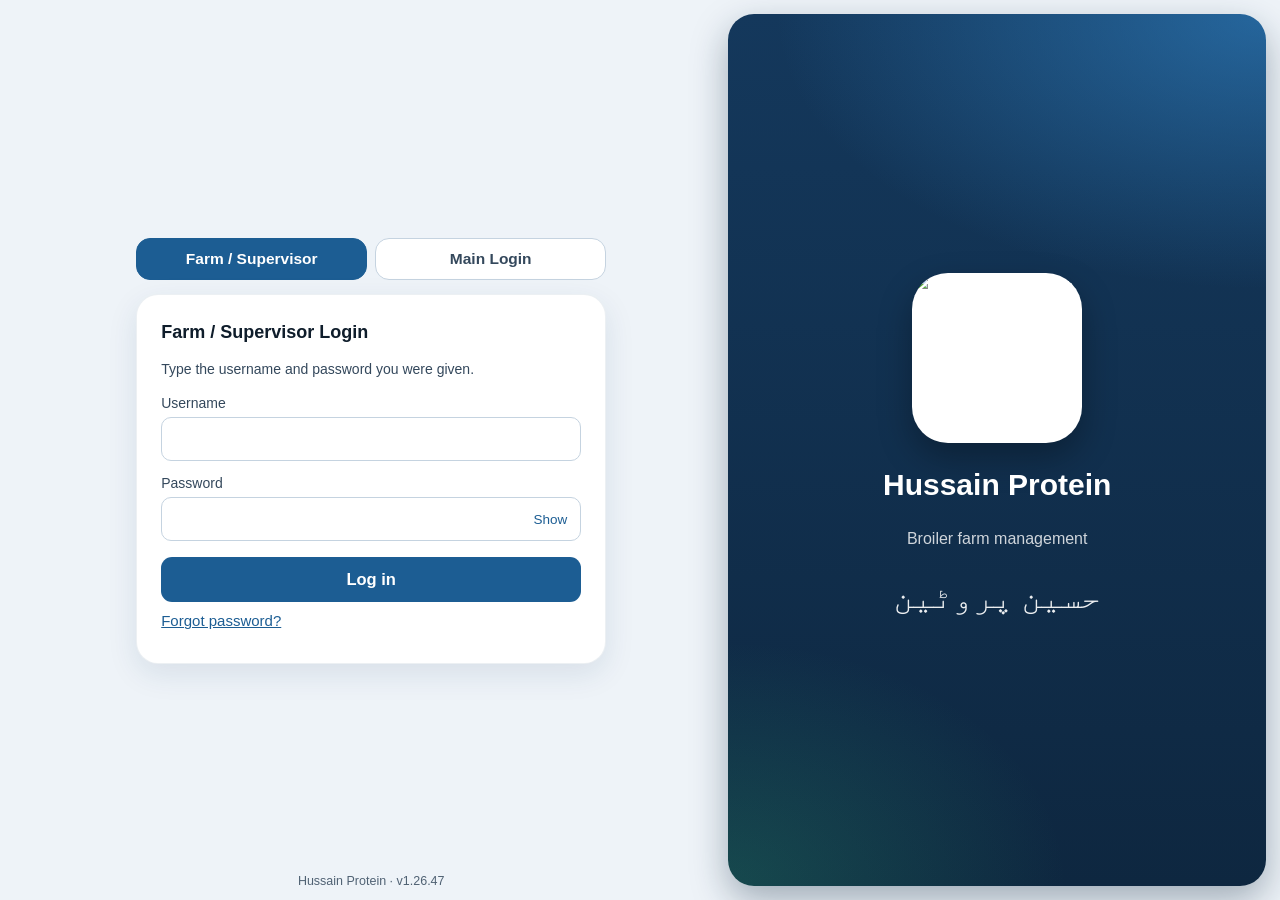
==== commit 34158812: "Live 1.26.47: table pinch zoom, salary (Left) on one line Co-Authored-By: Claude Opus 5.5 <noreply@a" ====
--- a/live/web/farm.html
+++ b/live/web/farm.html
@@ -307,7 +307,7 @@
 .fcalc{background:var(--accent-soft);border:2px solid var(--accent);border-radius:10px;padding:10px 12px;font-family:"IBM Plex Sans","Segoe UI",Arial,sans-serif;font-size:14.5px;line-height:1.7;direction:ltr;color:var(--fg)}
 .fcalc b{font-size:17px}
 .pdfbtn{background:var(--head);color:#fff}
-.lefttag{display:inline;color:var(--bad);font-size:12px;font-weight:700;cursor:pointer;white-space:nowrap}
+.lefttag{display:inline;color:var(--bad);font-size:12px;font-weight:700;cursor:pointer;white-space:nowrap}#saTable td:first-child{white-space:nowrap}
 table.fdt tr.left td{background:var(--feed-soft)}
 .salebox{border:2px solid var(--accent);border-radius:10px;padding:10px;display:flex;flex-direction:column;gap:8px;background:var(--accent-soft)}
 .sline{display:flex;justify-content:space-between;align-items:center;gap:8px;background:var(--surface);border-radius:8px;padding:6px 10px;font-size:15px}
@@ -5378,5 +5378,25 @@
 body.ckneed #smNav{display:none!important}
 </style>
 
+<script>
+/* ---------- v1.29: table zoom (two fingers / Ctrl + wheel) ---------- */
+(function(){
+  const TZ=new WeakMap();let pin=null;
+  const tblOf=w=>w&&w.querySelector(":scope>table");
+  function minZ(w,t){const z=+t.style.zoom||1,nat=Math.max(w.scrollWidth,t.getBoundingClientRect().width)/z;return nat>0?Math.min(1,(w.clientWidth-1)/nat):1}
+  function chip(w,z){let c=w.previousElementSibling;if(!c||!c.classList.contains("tzChip")){c=document.createElement("div");c.className="tzChip";c.innerHTML='<button type="button" class="en">100%</button>';w.before(c);c.firstChild.addEventListener("click",()=>setZ(w,1))}c.hidden=Math.abs(z-1)<.01}
+  function setZ(w,z){const t=tblOf(w);if(!t)return;z=Math.max(minZ(w,t),Math.min(2,z));if(Math.abs(z-1)<.04)z=1;t.style.zoom=z===1?"":String(z);TZ.set(w,z);chip(w,z)}
+  const dist=e=>Math.hypot(e.touches[0].clientX-e.touches[1].clientX,e.touches[0].clientY-e.touches[1].clientY);
+  document.addEventListener("touchstart",e=>{if(e.touches.length!==2)return;const w=e.target.closest&&e.target.closest(".tablewrap");if(!w||!tblOf(w))return;
+    const z0=TZ.get(w)||1;pin={w,d:dist(e),z0,snap:z0<1?1:null}},{passive:true});
+  document.addEventListener("touchmove",e=>{if(!pin||e.touches.length!==2)return;e.preventDefault();let z=pin.z0*dist(e)/pin.d;
+    if(pin.snap&&z>1&&pin.z0<1){z=1}setZ(pin.w,z)},{passive:false});
+  document.addEventListener("touchend",e=>{if(pin&&e.touches.length<2)pin=null},{passive:true});
+  document.addEventListener("wheel",e=>{if(!e.ctrlKey)return;const w=e.target.closest&&e.target.closest(".tablewrap");if(!w||!tblOf(w))return;e.preventDefault();
+    const z=TZ.get(w)||1,n=z*(e.deltaY<0?1.1:1/1.1);setZ(w,z<1&&n>1?1:n)},{passive:false});
+})();
+</script>
+<style>.tzChip{display:flex;justify-content:flex-end;margin:0 0 4px}.tzChip[hidden]{display:none!important}.tzChip button{border:0;border-radius:999px;background:#173f66;color:#fff;font:700 13px "Segoe UI",Roboto,Arial,sans-serif;padding:4px 12px;cursor:pointer;box-shadow:0 2px 6px rgba(0,0,0,.2)}</style>
+
 </body>
 </html>
